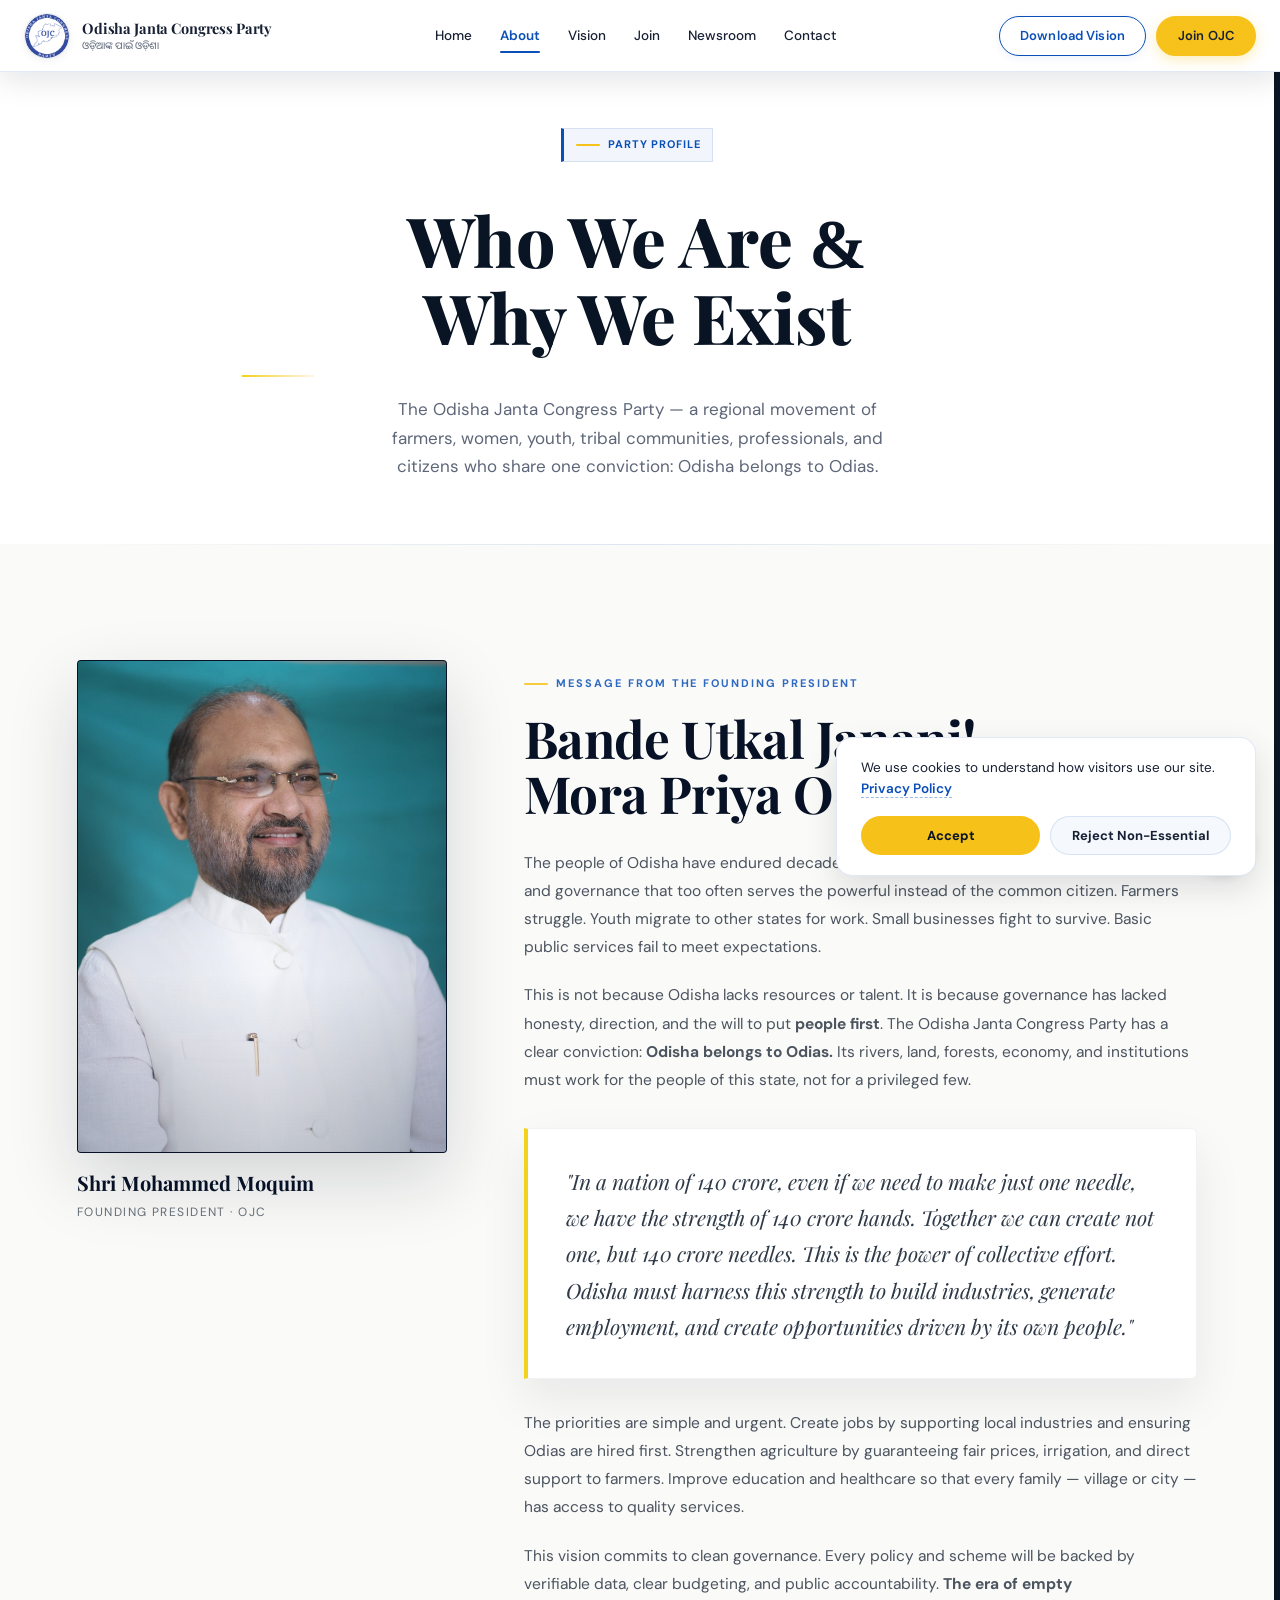
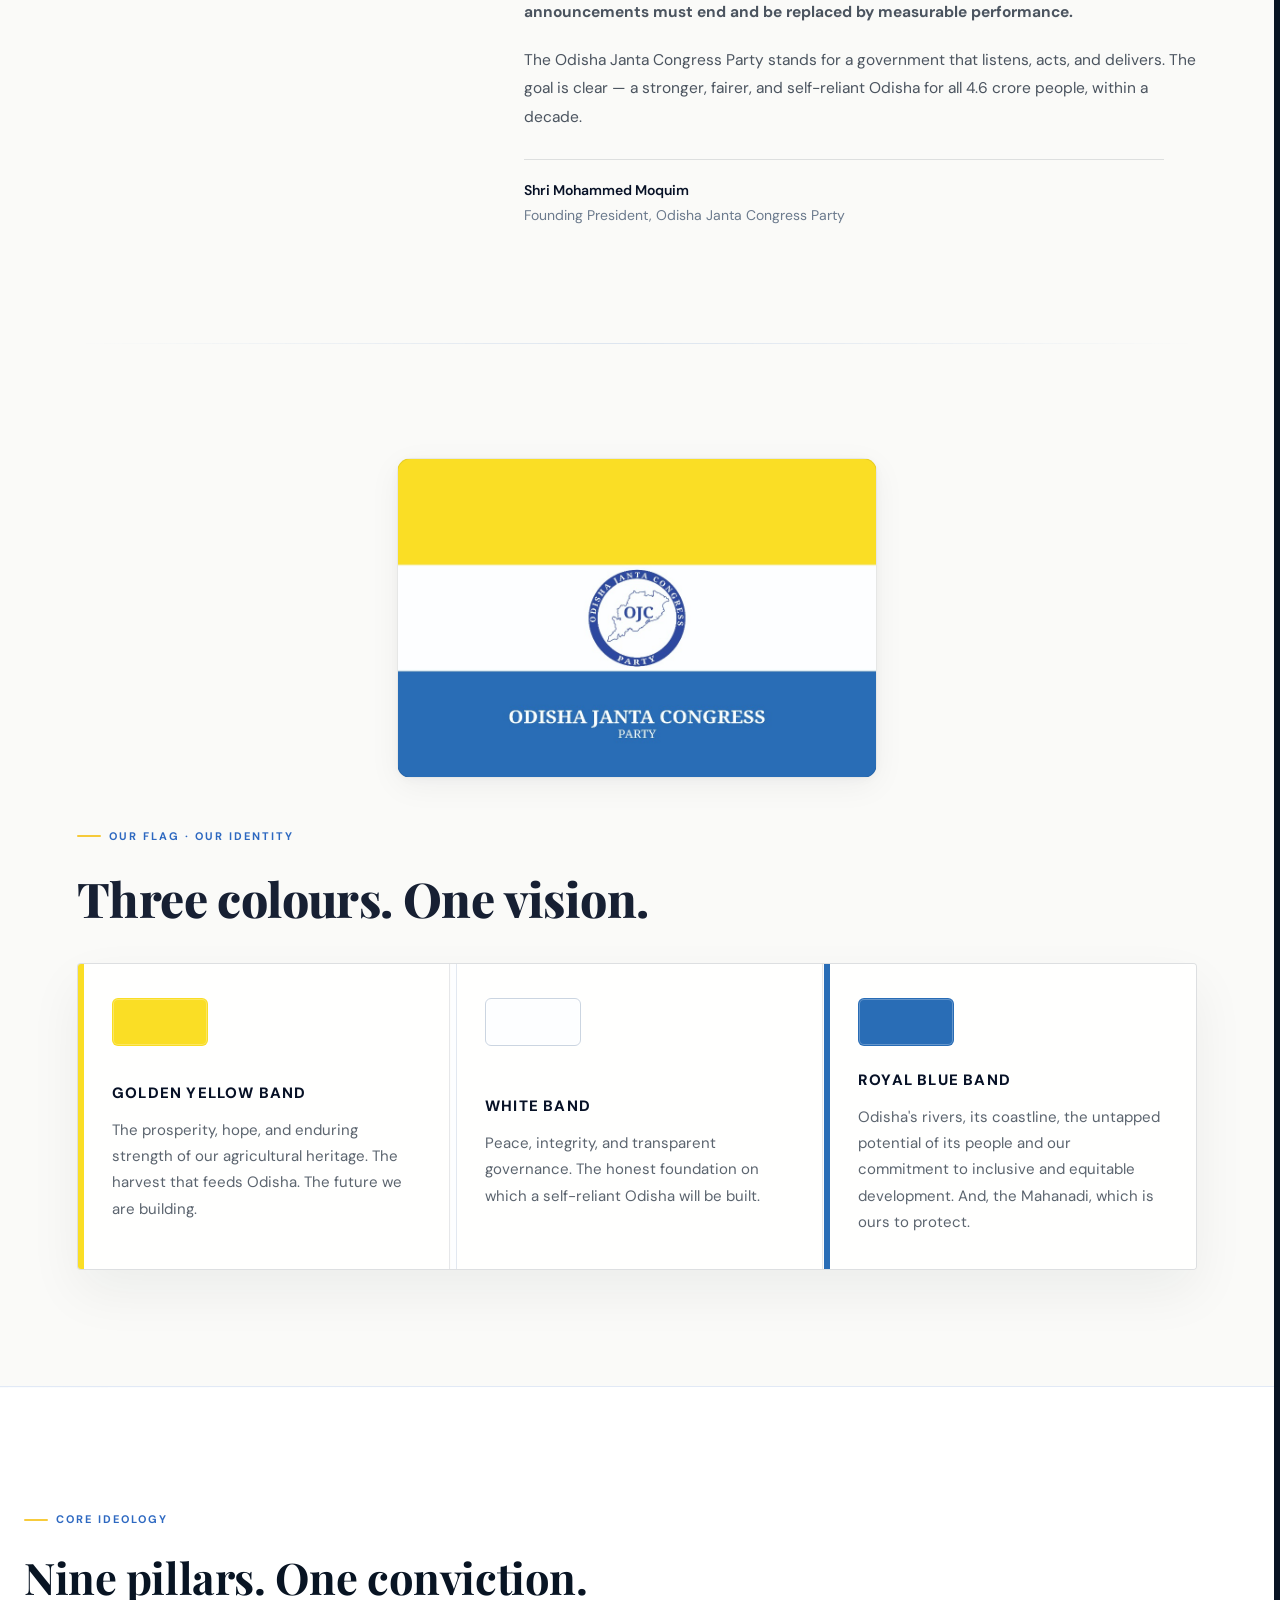
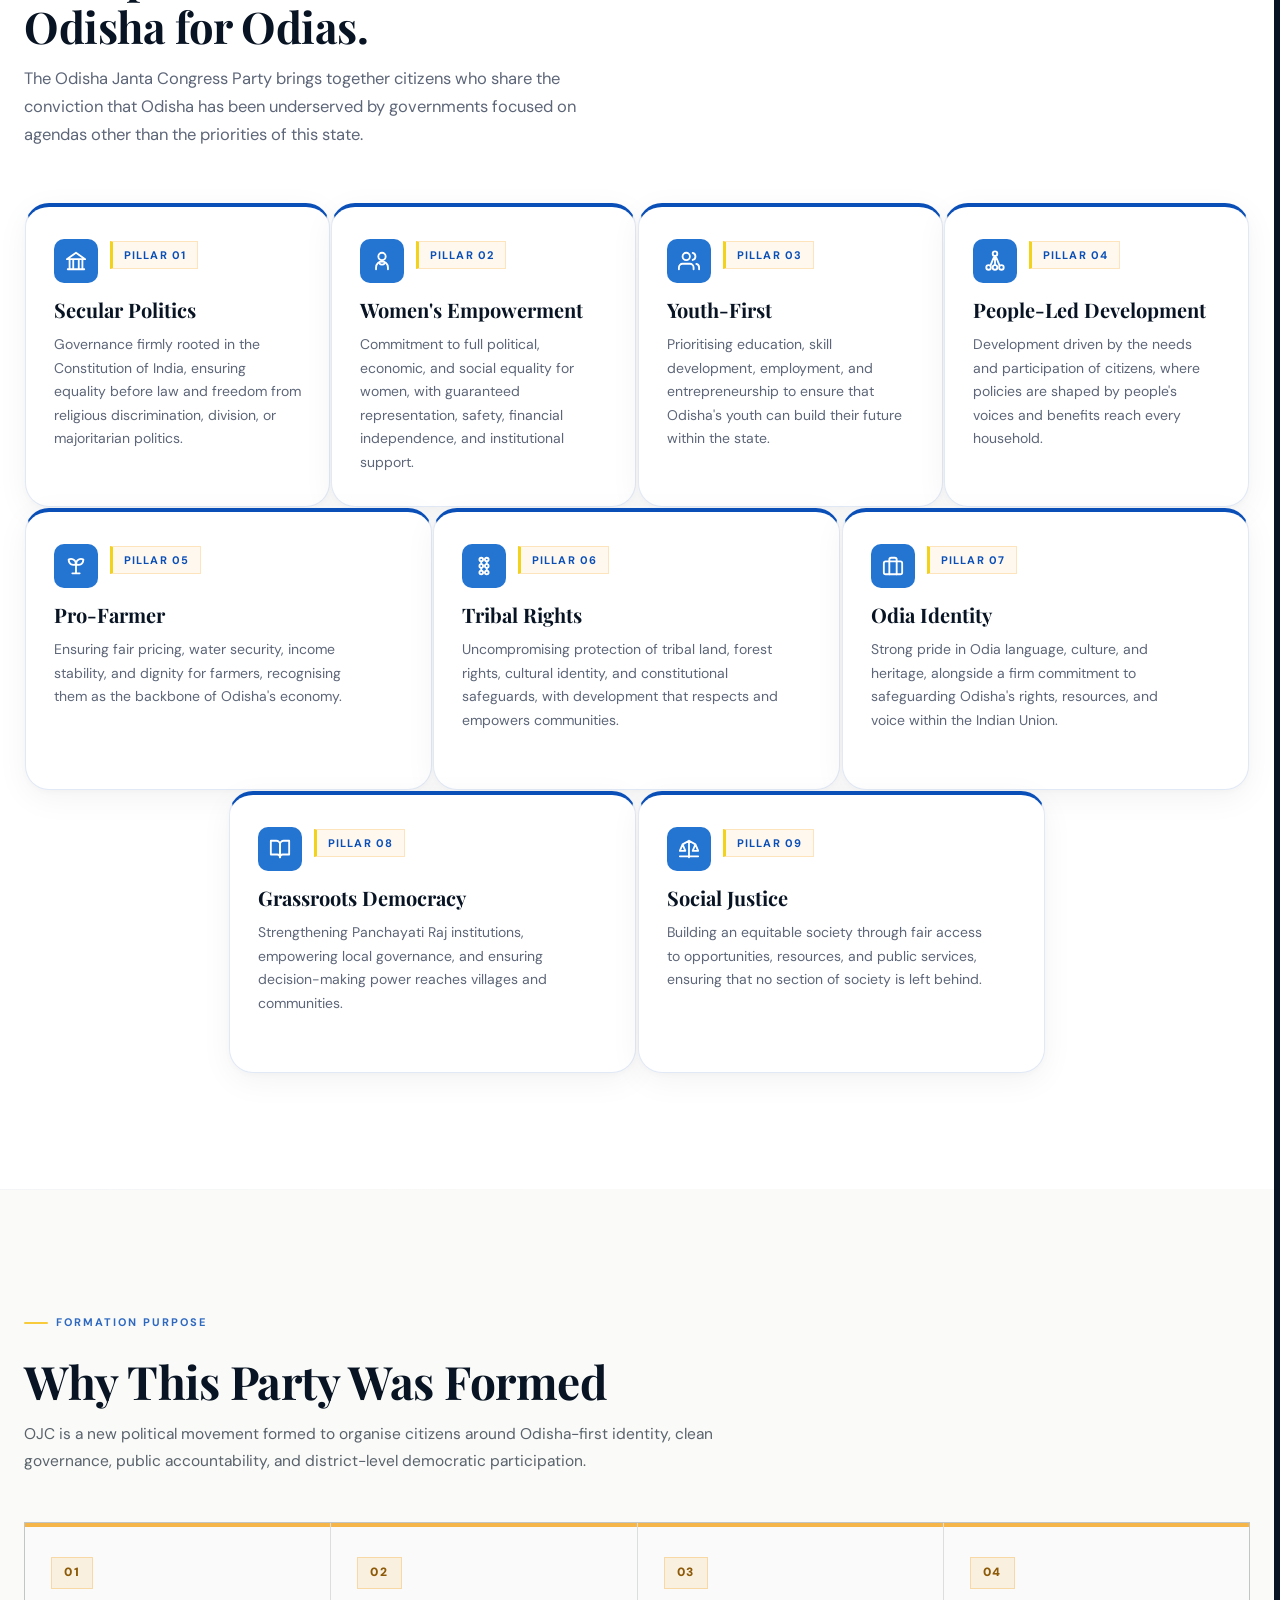
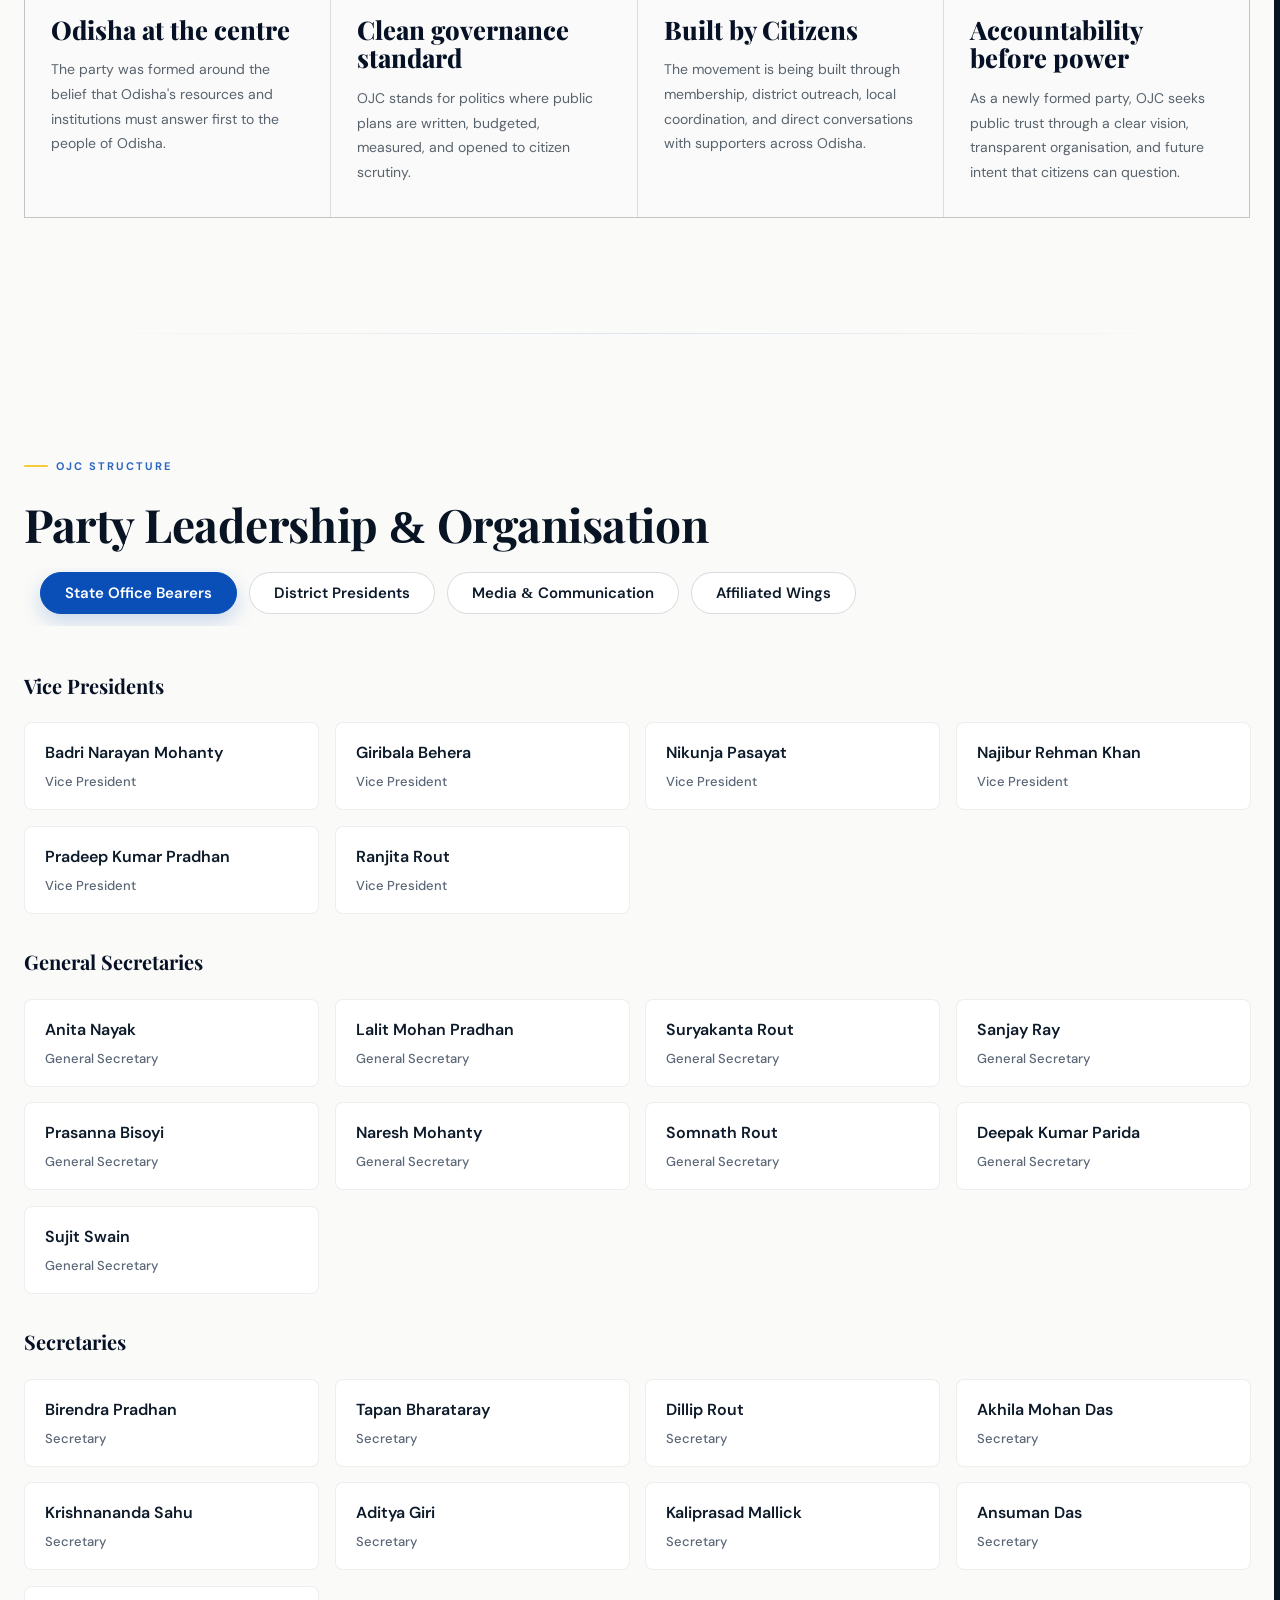
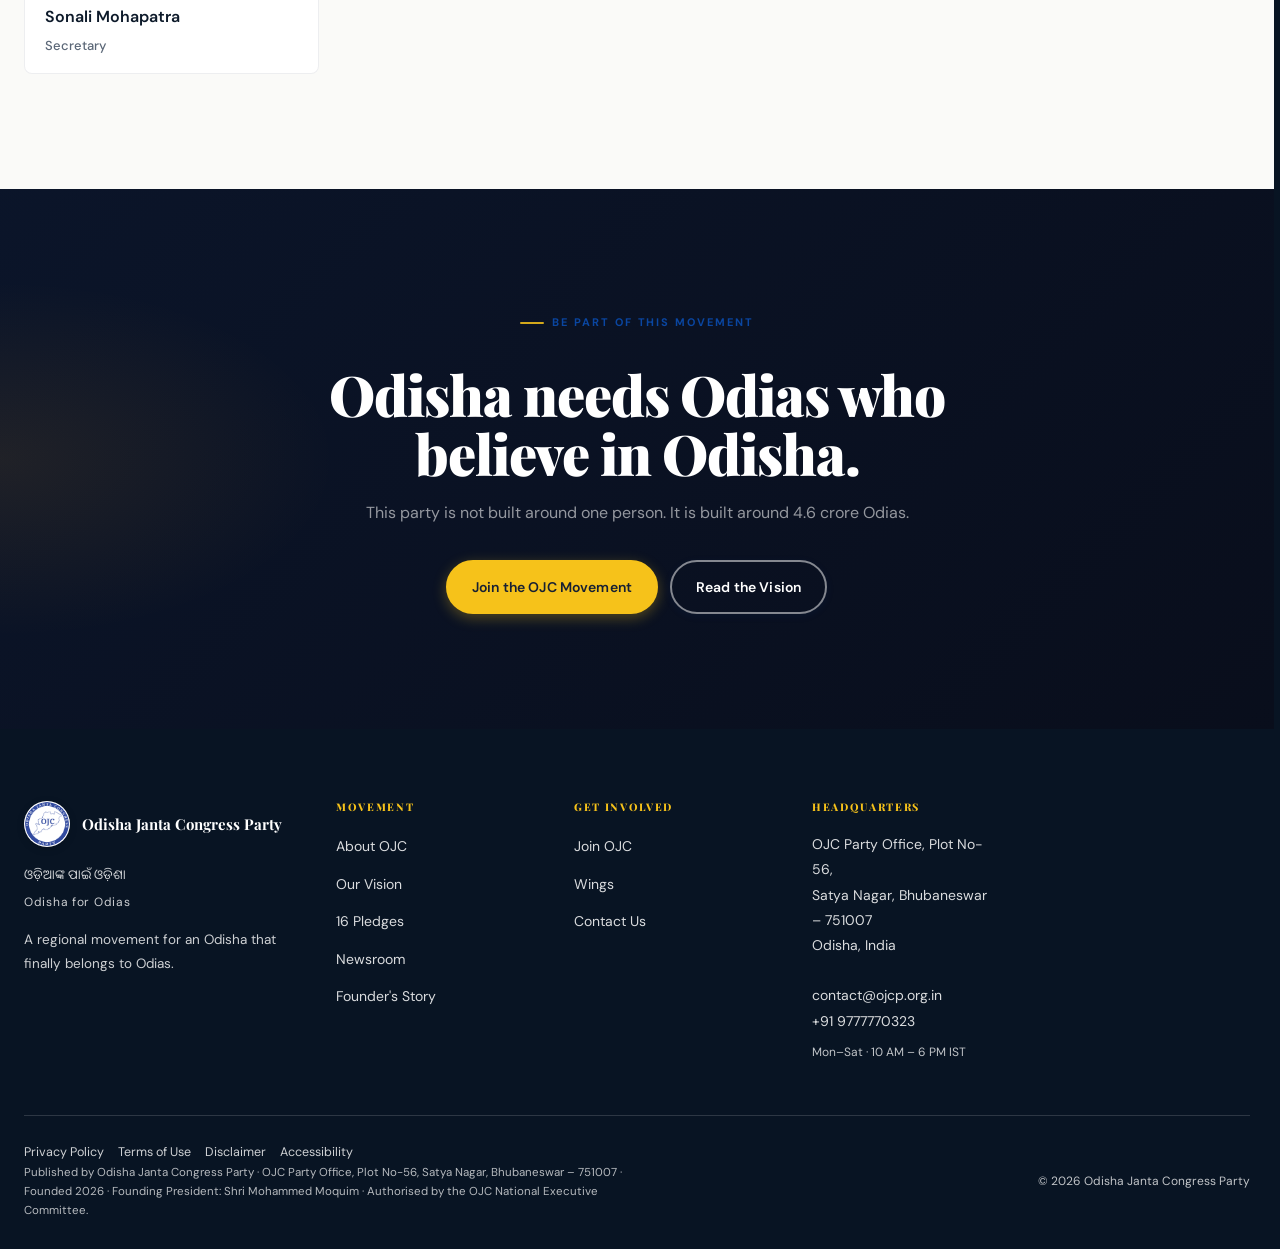
==== about.html @ f7ff2135 "phone ui fix" ====
<!DOCTYPE html>
<html lang="en">

<head>
  <meta charset="UTF-8">
  <meta name="viewport" content="width=device-width, initial-scale=1.0">
  <title>About OJC · Founder, Ideology, Founding Story | Odisha Janta Congress Party</title>
  <meta name="description"
    content="OJC was founded by Shri Mohammed Moquim — a regional movement of farmers, women, youth, and tribal communities. Read our seven ideology pillars and founding story.">
  <link rel="canonical" href="https://www.ojcp.org.in/about.html">
  <meta property="og:title" content="About OJC · Odisha Janta Congress Party">
  <meta property="og:description" content="Seven ideology pillars. One conviction: Odisha for Odias.">
  <meta property="og:image" content="https://www.ojcp.org.in/assets/images/og-about.jpg">
  <meta property="og:url" content="https://www.ojcp.org.in/about.html">
  <meta property="og:type" content="website">
  <link rel="icon" type="image/png" href="assets/images/selected/ojcp-official-logo-2026.png?v=3.0">
  <link rel="preconnect" href="https://fonts.googleapis.com">
  <link rel="preconnect" href="https://fonts.gstatic.com" crossorigin>
  <link
    href="https://fonts.googleapis.com/css2?family=Playfair+Display:ital,wght@0,600;0,700;0,900;1,600&family=DM+Sans:wght@300;400;500;600&family=Noto+Sans+Oriya:wght@400;700&display=swap"
    rel="stylesheet">
  <link rel="stylesheet" href="assets/css/style.css">
  <link rel="stylesheet" href="assets/css/ojcp-theme-tokens.css">
  <link rel="stylesheet" href="assets/css/hero-system.css">
  <link rel="stylesheet" href="assets/css/about-final.css">
  <link rel="stylesheet" href="assets/css/global-final.css">
  <script async src="https://www.googletagmanager.com/gtag/js?id=G-XXXXXXXXXX"></script>
  <script>window.dataLayer = window.dataLayer || []; function gtag() { dataLayer.push(arguments); } gtag('js', new Date()); gtag('consent', 'default', { analytics_storage: 'denied' }); gtag('config', 'G-XXXXXXXXXX');</script>
  <!-- PREMIUM REDESIGN -->
  <link rel="stylesheet" href="assets/css/premium-redesign.css?v=6.0">
</head>

<body class="about-page">
  <a class="skip-link" href="#main">Skip to main content</a>

  <header class="site-header scrolled" role="banner">
    <div class="container header-inner">
      <a href="index.html" class="logo-link" aria-label="OJC Home">
        <img src="assets/images/selected/official-ojc-party-logo-final.png?v=6.0" alt="Odisha Janta Congress Party Logo"
          class="logo-emblem">
        <div class="logo-text">
          <span class="logo-name">Odisha Janta Congress Party</span>
          <span class="logo-tagline odia">ଓଡ଼ିଆଙ୍କ ପାଇଁ ଓଡ଼ିଶା</span>
        </div>
      </a>
      <nav class="main-nav" aria-label="Primary navigation">
        <a href="index.html" class="nav-link">Home</a>
        <a href="about.html" class="nav-link active" aria-current="page">About</a>
        <a href="vision.html" class="nav-link">Vision</a>
        <a href="join.html" class="nav-link">Join</a>
        <a href="newsroom.html" class="nav-link">Newsroom</a>
        <a href="contact.html" class="nav-link">Contact</a>
      </nav>
      <div class="header-ctas">
        <a href="manifesto.pdf" download="OJC_Party_Vision_Manifesto.pdf" class="btn btn-outline">Download Vision</a>
        <a href="join.html" class="btn btn-primary">Join OJC</a>
      </div>
      <button class="hamburger" aria-expanded="false" aria-controls="mobile-nav" aria-label="Open menu">
        <span></span><span></span><span></span>
      </button>
    </div>
  </header>
  <nav class="mobile-nav" id="mobile-nav">
    <button class="mobile-nav-close" aria-label="Close menu">&times;</button>
    <a href="index.html" class="nav-link">Home</a>
    <a href="about.html" class="nav-link">About</a>
    <a href="vision.html" class="nav-link">Vision</a>
    <a href="join.html" class="nav-link">Join OJC</a>
    <a href="newsroom.html" class="nav-link">Newsroom</a>
    <a href="contact.html" class="nav-link">Contact</a>
    <a href="manifesto.pdf" download="OJC_Party_Vision_Manifesto.pdf" class="btn btn-outline" style="margin-top: 14px; margin-bottom: 8px;">Download Vision (PDF)</a>
    <a href="join.html" class="btn btn-primary">Become a Member</a>
  </nav>

  <main id="main">

    <!-- PAGE HERO -->
    <section class="page-hero">
      <div class="container page-hero-inner">
        <span class="eyebrow fade-in">Party Profile</span>
        <h1 class="fade-in fade-in-delay-1">Who We Are <span class="amp">&amp;</span> Why We Exist</h1>
        <p class="page-hero-sub fade-in fade-in-delay-2">The Odisha Janta Congress Party — a regional movement of farmers, women, youth, tribal
          communities, professionals, and citizens who share one conviction: Odisha belongs to Odias.</p>
      </div>
    </section>

    <!-- FOUNDER SECTION -->
    <section class="about-founder-section" id="founder" aria-labelledby="founder-about-h2">
      <div class="container">
        <div class="founder-inner">
          <div class="founder-portrait-block">
            <div class="founder-portrait-img">
              <img src="assets/images/selected/founder-mohammad-moquim.jpg"
                alt="Shri Mohammed Moquim, Founding President — OJC">
            </div>
            <p class="founder-name">Shri Mohammed Moquim</p>
            <p class="founder-role">Founding President · OJC</p>
          </div>
          <div class="founder-content-block">
            <span class="eyebrow">Message from the Founding President</span>
            <h2 id="founder-about-h2" class="founder-headline">Bande Utkal Janani!<br><span
                style="white-space: nowrap;">Mora Priya Odishabasimaane,</span></h2>
            <p class="founder-body">The people of Odisha have endured decades of broken expectations, weak
              accountability, and governance that too often serves the powerful instead of the common citizen. Farmers
              struggle. Youth migrate to other states for work. Small businesses fight to survive. Basic public services
              fail to meet expectations.</p>
            <p class="founder-body">This is not because Odisha lacks resources or talent. It is because governance has
              lacked honesty, direction, and the will to put <strong>people first</strong>. The Odisha Janta Congress
              Party has a clear conviction: <strong>Odisha belongs to Odias.</strong> Its rivers, land, forests,
              economy, and institutions must work for the people of this state, not for a privileged few.</p>
            <blockquote class="founder-quote">
              <p>"In a nation of 140 crore, even if we need to make just one needle, we have the strength of 140 crore
                hands. Together we can create not one, but 140 crore needles. This is the power of collective effort.
                Odisha must harness this strength to build industries, generate employment, and create opportunities
                driven by its own people."</p>
            </blockquote>
            <p class="founder-body">The priorities are simple and urgent. Create jobs by supporting local industries and
              ensuring Odias are hired first. Strengthen agriculture by guaranteeing fair prices, irrigation, and direct
              support to farmers. Improve education and healthcare so that every family — village or city — has access
              to quality services.</p>
            <p class="founder-body">This vision commits to clean governance. Every policy and scheme will be backed by
              verifiable data, clear budgeting, and public accountability. <strong>The era of empty announcements must
                end and be replaced by measurable performance.</strong></p>
            <p class="founder-body">The Odisha Janta Congress Party stands for a government that listens, acts, and
              delivers. The goal is clear — a stronger, fairer, and self-reliant Odisha for all 4.6 crore people, within
              a decade.</p>
            <p class="founder-signature">Shri Mohammed Moquim<br><span class="founder-signature-role">Founding
                President, Odisha Janta Congress Party</span></p>
          </div>
        </div>
      </div>
    </section>

    <!-- FLAG -->
    <section class="about-flag-section" aria-labelledby="flag-h2">
      <div class="container">
        <div class="about-flag-inner">
          <span class="eyebrow about-flag-eyebrow">Our Flag · Our Identity</span>
          <h2 id="flag-h2" class="about-flag-title">Three colours. One vision.</h2>
          <div class="about-flag-grid">
            <div class="about-flag-card about-flag-card--gold">
              <div class="about-flag-swatch" aria-hidden="true"></div>
              <div class="about-flag-copy"><strong class="about-flag-name">Golden Yellow Band</strong>
                <p class="about-flag-body">The prosperity, hope, and enduring strength of our agricultural heritage. The
                  harvest that feeds Odisha. The future we are building.</p>
              </div>
            </div>
            <div class="about-flag-card about-flag-card--white">
              <div class="about-flag-swatch" aria-hidden="true"></div>
              <div class="about-flag-copy"><strong class="about-flag-name">White Band</strong>
                <p class="about-flag-body">Peace, integrity, and transparent governance. The honest foundation on which
                  a self-reliant Odisha will be built.</p>
              </div>
            </div>
            <div class="about-flag-card about-flag-card--blue">
              <div class="about-flag-swatch" aria-hidden="true"></div>
              <div class="about-flag-copy"><strong class="about-flag-name">Royal Blue Band</strong>
                <p class="about-flag-body">Odisha's rivers, its coastline, the untapped potential of its people and our
                  commitment to inclusive and equitable development. And, the Mahanadi, which is ours to protect.</p>
              </div>
            </div>
          </div>
        </div>
      </div>
    </section>

    <!-- 9 PILLARS -->
    <section class="about-pillars-section" id="pillars" aria-labelledby="pillars-h2">
      <div class="container">
        <span class="eyebrow">Core Ideology</span>
        <h2 id="pillars-h2" class="section-title section-title--white">Nine pillars. One conviction.<br>Odisha for
          Odias.</h2>
        <p class="about-pillars-lead">The Odisha Janta Congress Party brings together citizens who share the conviction
          that Odisha has been underserved by governments focused on agendas other than the priorities of this state.
        </p>
        <div class="pillars-grid">
          <article class="pillar-card fade-in">
            <div class="pillar-card-header"><div class="pillar-icon-block"><svg width="22" height="22" viewBox="0 0 24 24" fill="none" stroke="#ffffff" stroke-width="2" stroke-linecap="round" stroke-linejoin="round"><path d="M3 21h18M3 10h18M5 10v11M9 10v11M15 10v11M19 10v11M12 3L2 10h20L12 3z"/></svg></div><span class="pillar-number">PILLAR 01</span></div>
            <h3 class="pillar-name">Secular Politics</h3>
            <p class="pillar-body">Governance firmly rooted in the Constitution of India, ensuring equality before law and freedom from religious discrimination, division, or majoritarian politics.</p>
          </article>
          <article class="pillar-card fade-in fade-in-delay-1">
            <div class="pillar-card-header"><div class="pillar-icon-block"><svg width="22" height="22" viewBox="0 0 24 24" fill="none" stroke="#ffffff" stroke-width="2" stroke-linecap="round" stroke-linejoin="round"><circle cx="12" cy="7" r="4"/><path d="M5.5 21v-2a6.5 6.5 0 0 1 13 0v2"/><path d="M9 14.5c.9 1 2.1 1.5 3 1.5s2.1-.5 3-1.5"/></svg></div><span class="pillar-number">PILLAR 02</span></div>
            <h3 class="pillar-name">Women's Empowerment</h3>
            <p class="pillar-body">Commitment to full political, economic, and social equality for women, with guaranteed representation, safety, financial independence, and institutional support.</p>
          </article>
          <article class="pillar-card fade-in fade-in-delay-2">
            <div class="pillar-card-header"><div class="pillar-icon-block"><svg width="22" height="22" viewBox="0 0 24 24" fill="none" stroke="#ffffff" stroke-width="2" stroke-linecap="round" stroke-linejoin="round"><path d="M17 21v-2a4 4 0 0 0-4-4H5a4 4 0 0 0-4 4v2"/><circle cx="9" cy="7" r="4"/><path d="M23 21v-2a4 4 0 0 0-3-3.87"/><path d="M16 3.13a4 4 0 0 1 0 7.75"/></svg></div><span class="pillar-number">PILLAR 03</span></div>
            <h3 class="pillar-name">Youth-First</h3>
            <p class="pillar-body">Prioritising education, skill development, employment, and entrepreneurship to ensure that Odisha's youth can build their future within the state.</p>
          </article>
          <article class="pillar-card fade-in fade-in-delay-3">
            <div class="pillar-card-header"><div class="pillar-icon-block"><svg width="22" height="22" viewBox="0 0 24 24" fill="none" stroke="#ffffff" stroke-width="2" stroke-linecap="round" stroke-linejoin="round"><circle cx="12" cy="4" r="2.5"/><circle cx="5" cy="19" r="2.5"/><circle cx="12" cy="19" r="2.5"/><circle cx="19" cy="19" r="2.5"/><path d="M12 6.5v10M7 17l3.5-8.5M17 17l-3.5-8.5"/></svg></div><span class="pillar-number">PILLAR 04</span></div>
            <h3 class="pillar-name">People-Led Development</h3>
            <p class="pillar-body">Development driven by the needs and participation of citizens, where policies are shaped by people's voices and benefits reach every household.</p>
          </article>
          <article class="pillar-card fade-in">
            <div class="pillar-card-header"><div class="pillar-icon-block"><svg width="22" height="22" viewBox="0 0 24 24" fill="none" stroke="#ffffff" stroke-width="2" stroke-linecap="round" stroke-linejoin="round"><path d="M12 20V10M12 20H8M12 20h4M12 10C12 5 7 3 4 5c0 5 4 7 8 5M12 10c0-5 5-7 8-5 0 5-4 7-8 5"/></svg></div><span class="pillar-number">PILLAR 05</span></div>
            <h3 class="pillar-name">Pro-Farmer</h3>
            <p class="pillar-body">Ensuring fair pricing, water security, income stability, and dignity for farmers, recognising them as the backbone of Odisha's economy.</p>
          </article>
          <article class="pillar-card fade-in fade-in-delay-1">
            <div class="pillar-card-header"><div class="pillar-icon-block"><svg width="22" height="22" viewBox="0 0 24 24" fill="none" stroke="#ffffff" stroke-width="2" stroke-linecap="round" stroke-linejoin="round"><circle cx="9" cy="5" r="2"/><circle cx="9" cy="12" r="2"/><circle cx="9" cy="19" r="2"/><circle cx="15" cy="5" r="2"/><circle cx="15" cy="12" r="2"/><circle cx="15" cy="19" r="2"/><path d="M9 7v3M9 14v3M15 7v3M15 14v3"/></svg></div><span class="pillar-number">PILLAR 06</span></div>
            <h3 class="pillar-name">Tribal Rights</h3>
            <p class="pillar-body">Uncompromising protection of tribal land, forest rights, cultural identity, and constitutional safeguards, with development that respects and empowers communities.</p>
          </article>
          <article class="pillar-card fade-in fade-in-delay-2">
            <div class="pillar-card-header"><div class="pillar-icon-block"><svg width="22" height="22" viewBox="0 0 24 24" fill="none" stroke="#ffffff" stroke-width="2" stroke-linecap="round" stroke-linejoin="round"><rect x="2" y="7" width="20" height="14" rx="2" ry="2"/><path d="M16 21V5a2 2 0 0 0-2-2h-4a2 2 0 0 0-2 2v16"/></svg></div><span class="pillar-number">PILLAR 07</span></div>
            <h3 class="pillar-name">Odia Identity</h3>
            <p class="pillar-body">Strong pride in Odia language, culture, and heritage, alongside a firm commitment to safeguarding Odisha's rights, resources, and voice within the Indian Union.</p>
          </article>
          <article class="pillar-card fade-in fade-in-delay-3">
            <div class="pillar-card-header"><div class="pillar-icon-block"><svg width="22" height="22" viewBox="0 0 24 24" fill="none" stroke="#ffffff" stroke-width="2" stroke-linecap="round" stroke-linejoin="round"><path d="M2 3h6a4 4 0 0 1 4 4v14a3 3 0 0 0-3-3H2z"/><path d="M22 3h-6a4 4 0 0 0-4 4v14a3 3 0 0 1 3-3h7z"/></svg></div><span class="pillar-number">PILLAR 08</span></div>
            <h3 class="pillar-name">Grassroots Democracy</h3>
            <p class="pillar-body">Strengthening Panchayati Raj institutions, empowering local governance, and ensuring decision-making power reaches villages and communities.</p>
          </article>
          <article class="pillar-card fade-in">
            <div class="pillar-card-header"><div class="pillar-icon-block"><svg width="22" height="22" viewBox="0 0 24 24" fill="none" stroke="#ffffff" stroke-width="2" stroke-linecap="round" stroke-linejoin="round"><path d="M12 3v18M5 7l7-4 7 4M5 7L2 14h6L5 7zm14 0l-3 7h6l-3-7zM2 20h20"/></svg></div><span class="pillar-number">PILLAR 09</span></div>
            <h3 class="pillar-name">Social Justice</h3>
            <p class="pillar-body">Building an equitable society through fair access to opportunities, resources, and public services, ensuring that no section of society is left behind.</p>
          </article>
        </div>
      </div>
    </section>

    <!-- FORMATION PURPOSE -->
    <section class="about-definition-section" id="founding-story" aria-labelledby="definition-h2">
      <div class="container">
        <span class="eyebrow">Formation Purpose</span>
        <h2 id="definition-h2" class="section-title">Why This Party Was Formed</h2>
        <p class="about-definition-lead">OJC is a new political movement formed to organise citizens around Odisha-first
          identity, clean governance, public accountability, and district-level democratic participation.</p>
        <div class="about-definition-grid">
          <article class="about-definition-card">
            <span class="about-definition-kicker">01</span>
            <h3>Odisha at the centre</h3>
            <p>The party was formed around the belief that Odisha's resources and institutions must answer first to the
              people of Odisha.</p>
          </article>
          <article class="about-definition-card">
            <span class="about-definition-kicker">02</span>
            <h3>Clean governance standard</h3>
            <p>OJC stands for politics where public plans are written, budgeted, measured, and opened to citizen
              scrutiny.</p>
          </article>
          <article class="about-definition-card">
            <span class="about-definition-kicker">03</span>
            <h3>Built by Citizens</h3>
            <p>The movement is being built through membership, district outreach, local coordination, and direct
              conversations with supporters across Odisha.</p>
          </article>
          <article class="about-definition-card">
            <span class="about-definition-kicker">04</span>
            <h3>Accountability before power</h3>
            <p>As a newly formed party, OJC seeks public trust through a clear vision, transparent organisation, and
              future intent that citizens can question.</p>
          </article>
        </div>
      </div>
    </section>

    <!-- ORGANISATION -->
    <section class="about-organisation-section" id="organisation" aria-labelledby="org-h2">
      <div class="container">
        <span class="eyebrow text-center">OJC Structure</span>
        <h2 id="org-h2" class="section-title text-center">Party Leadership <span class="amp">&amp;</span> Organisation
        </h2>

        <!-- Tabs Navigation -->
        <div class="org-tabs-nav">
          <button class="org-tab-btn active" data-tab="state-officers">State Office Bearers</button>
          <button class="org-tab-btn" data-tab="district-presidents">District Presidents</button>
          <button class="org-tab-btn" data-tab="media-cell">Media <span class="amp">&amp;</span> Communication</button>
          <button class="org-tab-btn" data-tab="affiliated-wings">Affiliated Wings</button>
        </div>

        <!-- Tab Content Panes -->
        <div class="org-tabs-content">

          <!-- Tab 1: State Office Bearers -->
          <div class="org-tab-pane active" id="state-officers">
            <h3 class="org-group-title">Vice Presidents</h3>
            <div class="org-grid">
              <div class="org-card">
                <div class="org-card-name">Badri Narayan Mohanty</div>
                <div class="org-card-role">Vice President</div>
              </div>
              <div class="org-card">
                <div class="org-card-name">Giribala Behera</div>
                <div class="org-card-role">Vice President</div>
              </div>
              <div class="org-card">
                <div class="org-card-name">Nikunja Pasayat</div>
                <div class="org-card-role">Vice President</div>
              </div>
              <div class="org-card">
                <div class="org-card-name">Najibur Rehman Khan</div>
                <div class="org-card-role">Vice President</div>
              </div>
              <div class="org-card">
                <div class="org-card-name">Pradeep Kumar Pradhan</div>
                <div class="org-card-role">Vice President</div>
              </div>
              <div class="org-card">
                <div class="org-card-name">Ranjita Rout</div>
                <div class="org-card-role">Vice President</div>
              </div>
            </div>

            <h3 class="org-group-title">General Secretaries</h3>
            <div class="org-grid">
              <div class="org-card">
                <div class="org-card-name">Anita Nayak</div>
                <div class="org-card-role">General Secretary</div>
              </div>
              <div class="org-card">
                <div class="org-card-name">Lalit Mohan Pradhan</div>
                <div class="org-card-role">General Secretary</div>
              </div>
              <div class="org-card">
                <div class="org-card-name">Suryakanta Rout</div>
                <div class="org-card-role">General Secretary</div>
              </div>
              <div class="org-card">
                <div class="org-card-name">Sanjay Ray</div>
                <div class="org-card-role">General Secretary</div>
              </div>
              <div class="org-card">
                <div class="org-card-name">Prasanna Bisoyi</div>
                <div class="org-card-role">General Secretary</div>
              </div>
              <div class="org-card">
                <div class="org-card-name">Naresh Mohanty</div>
                <div class="org-card-role">General Secretary</div>
              </div>
              <div class="org-card">
                <div class="org-card-name">Somnath Rout</div>
                <div class="org-card-role">General Secretary</div>
              </div>
              <div class="org-card">
                <div class="org-card-name">Deepak Kumar Parida</div>
                <div class="org-card-role">General Secretary</div>
              </div>
              <div class="org-card">
                <div class="org-card-name">Sujit Swain</div>
                <div class="org-card-role">General Secretary</div>
              </div>
              <div class="org-card">
                <div class="org-card-name">Subhendu Mallick</div>
                <div class="org-card-role">General Secretary</div>
              </div>
            </div>

            <h3 class="org-group-title">Secretaries</h3>
            <div class="org-grid">
              <div class="org-card">
                <div class="org-card-name">Birendra Pradhan</div>
                <div class="org-card-role">Secretary</div>
              </div>
              <div class="org-card">
                <div class="org-card-name">Tapan Bharataray</div>
                <div class="org-card-role">Secretary</div>
              </div>
              <div class="org-card">
                <div class="org-card-name">Dillip Rout</div>
                <div class="org-card-role">Secretary</div>
              </div>
              <div class="org-card">
                <div class="org-card-name">Akhila Mohan Das</div>
                <div class="org-card-role">Secretary</div>
              </div>
              <div class="org-card">
                <div class="org-card-name">Krishnananda Sahu</div>
                <div class="org-card-role">Secretary</div>
              </div>
              <div class="org-card">
                <div class="org-card-name">Aditya Giri</div>
                <div class="org-card-role">Secretary</div>
              </div>
              <div class="org-card">
                <div class="org-card-name">Kaliprasad Mallick</div>
                <div class="org-card-role">Secretary</div>
              </div>
              <div class="org-card">
                <div class="org-card-name">Ansuman Das</div>
                <div class="org-card-role">Secretary</div>
              </div>
              <div class="org-card">
                <div class="org-card-name">Sonali Mohapatra</div>
                <div class="org-card-role">Secretary</div>
              </div>
              <div class="org-card">
                <div class="org-card-name">Bikash Kumar Behera</div>
                <div class="org-card-role">Secretary</div>
              </div>
              <div class="org-card">
                <div class="org-card-name">Sunanda Pattnaik</div>
                <div class="org-card-role">Secretary</div>
              </div>
              <div class="org-card">
                <div class="org-card-name">Pranab Bhokta</div>
                <div class="org-card-role">Secretary</div>
              </div>
            </div>
          </div>

          <!-- Tab 2: District Presidents -->
          <div class="org-tab-pane" id="district-presidents">
            <div class="org-grid">
              <div class="org-card">
                <div class="org-card-name">Manoj Kumar Bag</div>
                <div class="org-card-role">District President, Koraput</div>
              </div>
              <div class="org-card">
                <div class="org-card-name">Anandeshwar Kanhar</div>
                <div class="org-card-role">District President, Kandhamal</div>
              </div>
              <div class="org-card">
                <div class="org-card-name">Rupesh Kumar Behera</div>
                <div class="org-card-role">District President, Balangir</div>
              </div>
              <div class="org-card">
                <div class="org-card-name">Badri Narayan Mohanty</div>
                <div class="org-card-role">District President, Bhubaneswar</div>
              </div>
              <div class="org-card">
                <div class="org-card-name">Giribala Behera</div>
                <div class="org-card-role">District President, Cuttack City</div>
              </div>
              <div class="org-card">
                <div class="org-card-name">Anil Kumar Beura</div>
                <div class="org-card-role">District President, Cuttack</div>
              </div>
              <div class="org-card">
                <div class="org-card-name">Bidyadhar Mohanty</div>
                <div class="org-card-role">District President, Jajpur</div>
              </div>
              <div class="org-card">
                <div class="org-card-name">Satyadip Biswal</div>
                <div class="org-card-role">District President, Jagatsinghpur</div>
              </div>
              <div class="org-card">
                <div class="org-card-name">Ashok Pratihari</div>
                <div class="org-card-role">District President, Kendrapara</div>
              </div>
              <div class="org-card">
                <div class="org-card-name">Jayant Nayak</div>
                <div class="org-card-role">District President, Kalahandi</div>
              </div>
            </div>
          </div>

          <!-- Tab 3: Media & Communication Cell -->
          <div class="org-tab-pane" id="media-cell">
            <div class="media-cell-container">
              <!-- Sidebar: Chairman -->
              <div class="media-cell-sidebar">
                <h3 class="org-group-title" style="margin-top: 0;">Chairman</h3>
                <div class="org-card"
                  style="box-shadow: none; border-color: rgba(10, 79, 183, 0.15); background: rgba(10, 79, 183, 0.02);">
                  <div class="org-card-name" style="font-size: 18px;">Prashant Kumar Satapathy</div>
                  <div class="org-card-role">Chairman, Media & Communication Cell</div>
                </div>
              </div>

              <!-- Main Content: Spokespersons and Research -->
              <div class="media-cell-main">
                <div>
                  <h3 class="org-group-title" style="margin-top: 0;">Spokespersons Panel</h3>
                  <div class="org-grid">
                    <div class="org-card">
                      <div class="org-card-name">Badri Narayan Mohanty</div>
                      <div class="org-card-role">Spokesperson</div>
                    </div>
                    <div class="org-card">
                      <div class="org-card-name">Nikunja Pasayat</div>
                      <div class="org-card-role">Spokesperson</div>
                    </div>
                    <div class="org-card">
                      <div class="org-card-name">Basudev Bhatta</div>
                      <div class="org-card-role">Spokesperson</div>
                    </div>
                    <div class="org-card">
                      <div class="org-card-name">Sailabala Jena</div>
                      <div class="org-card-role">Spokesperson</div>
                    </div>
                    <div class="org-card">
                      <div class="org-card-name">Naresh Mohanty</div>
                      <div class="org-card-role">Spokesperson</div>
                    </div>
                    <div class="org-card">
                      <div class="org-card-name">Sangram Kishor Majhi</div>
                      <div class="org-card-role">Spokesperson</div>
                    </div>
                    <div class="org-card">
                      <div class="org-card-name">Prasanna Bisoyi</div>
                      <div class="org-card-role">Spokesperson</div>
                    </div>
                    <div class="org-card">
                      <div class="org-card-name">Somnath Rout</div>
                      <div class="org-card-role">Spokesperson</div>
                    </div>
                    <div class="org-card">
                      <div class="org-card-name">Subhendu Mallick</div>
                      <div class="org-card-role">Spokesperson</div>
                    </div>
                  </div>
                </div>

                <div>
                  <h3 class="org-group-title">Research <span class="amp">&amp;</span> Information Department</h3>
                  <div class="org-grid">
                    <div class="org-card">
                      <div class="org-card-name">Pradeep Pradhan</div>
                      <div class="org-card-role">Research <span class="amp">&amp;</span> Information</div>
                    </div>
                    <div class="org-card">
                      <div class="org-card-name">Manoj Jena</div>
                      <div class="org-card-role">Research <span class="amp">&amp;</span> Information</div>
                    </div>
                    <div class="org-card">
                      <div class="org-card-name">Prasamit Kanungo</div>
                      <div class="org-card-role">Research <span class="amp">&amp;</span> Information</div>
                    </div>
                  </div>
                </div>
              </div>
            </div>
          </div>

          <!-- Tab 4: Affiliated Wings -->
          <div class="org-tab-pane" id="affiliated-wings">
            <div class="org-grid">
              <div class="org-card">
                <div class="org-card-name">OJC Farmers Cell</div>
                <div class="org-card-role">Sangram Kishor Majhi — President</div>
              </div>
              <div class="org-card">
                <div class="org-card-name">Odisha Yuva Janta Congress</div>
                <div class="org-card-role">Aryaveer Lenka — President</div>
              </div>
              <div class="org-card">
                <div class="org-card-name">OJC Seva Sangathan</div>
                <div class="org-card-role">Manoj Jena — Chairman</div>
              </div>
              <div class="org-card">
                <div class="org-card-name">Odisha Mahila Janta Congress</div>
                <div class="org-card-role">Sailabala Jena — President</div>
              </div>
            </div>
          </div>

        </div>
      </div>
    </section>

    <!-- CTA -->
    <section class="final-cta-section" aria-labelledby="about-cta-h2">
      <div class="container final-cta-inner">
        <span class="eyebrow final-cta-eyebrow">Be Part of This Movement</span>
        <h2 id="about-cta-h2" class="final-cta-headline">Odisha needs Odias who<br>believe in Odisha.</h2>
        <p class="final-cta-sub">This party is not built around one person. It is built around 4.6 crore Odias.</p>
        <div class="final-cta-buttons">
          <a href="join.html" class="btn btn-primary btn-lg">Join the OJC Movement</a>
          <a href="vision.html" class="btn btn-outline btn-lg">Read the Vision</a>
        </div>
      </div>
    </section>

  </main>

  <!-- FOOTER (shared) -->
  <footer class="site-footer" role="contentinfo">
    <div class="container">
      <div class="footer-main">
        <div class="footer-brand">
          <div class="footer-logo">
            <img src="assets/images/selected/official-ojc-party-logo-final.png?v=6.0"
              alt="Odisha Janta Congress Party Logo" class="footer-logo-emblem">
            <span class="footer-logo-text">Odisha Janta Congress Party</span>
          </div>
          <span class="footer-odia odia">ଓଡ଼ିଆଙ୍କ ପାଇଁ ଓଡ଼ିଶା</span>
          <div class="footer-tagline-en">Odisha for Odias</div>
          <p class="footer-mission">A regional movement for an Odisha that finally belongs to Odias.</p>
        </div>
        <div class="footer-col">
          <h3>Movement</h3>
          <ul>
            <li><a href="about.html">About OJC</a></li>
            <li><a href="vision.html">Our Vision</a></li>
            <li><a href="vision.html#pledges">16 Pledges</a></li>
            <li><a href="newsroom.html">Newsroom</a></li>
            <li><a href="about.html#founder">Founder's Story</a></li>
          </ul>
        </div>
        <div class="footer-col">
          <h3>Get Involved</h3>
          <ul>
            <li><a href="join.html">Join OJC</a></li>
            <li><a href="join.html#wings">Wings</a></li>
            <li><a href="contact.html">Contact Us</a></li>
          </ul>
        </div>
        <div class="footer-col footer-contact">
          <h3>Headquarters</h3>
          <address>
            OJC Party Office, Plot No-56,<br>
            Satya Nagar, Bhubaneswar – 751007<br>
            Odisha, India<br><br>
            <a href="mailto:contact@ojcp.org.in">contact@ojcp.org.in</a><br>
            <a href="tel:+919777770323">+91 9777770323</a>
          </address>
          <p class="footer-hours">Mon–Sat · 10 AM – 6 PM IST</p>
        </div>
      </div>
      <div class="footer-bottom">
        <div>
          <nav class="footer-legal-links" aria-label="Legal links">
            <a href="privacy.html">Privacy Policy</a>
            <a href="terms.html">Terms of Use</a>
            <a href="disclaimer.html">Disclaimer</a>
            <a href="accessibility.html">Accessibility</a>
          </nav>
          <p class="footer-disclaimer">Published by Odisha Janta Congress Party · OJC Party Office, Plot No-56, Satya
            Nagar, Bhubaneswar – 751007 · Founded 2026 · Founding President: Shri Mohammed Moquim · Authorised by the
            OJC National Executive Committee.</p>
        </div>
        <p class="footer-copyright">© 2026 Odisha Janta Congress Party</p>
      </div>
    </div>
  </footer>

  <a class="wa-float" href="https://wa.me/919777770323?text=Hello%2C%20I%20have%20a%20query%20about%20OJC"
    target="_blank" rel="noopener noreferrer" aria-label="Chat with OJC on WhatsApp">
    <svg viewBox="0 0 24 24">
      <path
        d="M17.472 14.382c-.297-.149-1.758-.867-2.03-.967-.273-.099-.471-.148-.67.15-.197.297-.767.966-.94 1.164-.173.199-.347.223-.644.075-.297-.15-1.255-.463-2.39-1.475-.883-.788-1.48-1.761-1.653-2.059-.173-.297-.018-.458.13-.606.134-.133.298-.347.446-.52.149-.174.198-.298.298-.497.099-.198.05-.371-.025-.52-.075-.149-.669-1.612-.916-2.207-.242-.579-.487-.5-.669-.51-.173-.008-.371-.01-.57-.01-.198 0-.52.074-.792.372-.272.297-1.04 1.016-1.04 2.479 0 1.462 1.065 2.875 1.213 3.074.149.198 2.096 3.2 5.077 4.487.709.306 1.262.489 1.694.625.712.227 1.36.195 1.871.118.571-.085 1.758-.719 2.006-1.413.248-.694.248-1.289.173-1.413-.074-.124-.272-.198-.57-.347zM12 0C5.373 0 0 5.373 0 12c0 2.127.558 4.122 1.533 5.848L.057 23.571l5.879-1.54A11.945 11.945 0 0012 24c6.627 0 12-5.373 12-12S18.627 0 12 0zm0 21.818a9.814 9.814 0 01-5.032-1.383l-.36-.214-3.733.978.996-3.648-.235-.374A9.819 9.819 0 012.182 12C2.182 6.57 6.57 2.182 12 2.182S21.818 6.57 21.818 12 17.43 21.818 12 21.818z" />
    </svg>
  </a>
  <div class="cookie-banner hidden" role="dialog" aria-label="Cookie notice">
    <p>We use cookies to understand how visitors use our site. <a href="privacy.html">Privacy Policy</a></p>
    <div class="cookie-btns"><button class="cookie-btn cookie-btn-accept">Accept</button><button
        class="cookie-btn cookie-btn-reject">Reject Non-Essential</button></div>
  </div>
  <script>
    document.addEventListener('DOMContentLoaded', function () {
      const tabButtons = document.querySelectorAll('.org-tab-btn');
      const tabPanes = document.querySelectorAll('.org-tab-pane');

      tabButtons.forEach(btn => {
        btn.addEventListener('click', function () {
          const targetTab = this.getAttribute('data-tab');

          // Remove active class from buttons
          tabButtons.forEach(b => b.classList.remove('active'));
          // Add active class to clicked button
          this.classList.add('active');

          // Hide all panes
          tabPanes.forEach(pane => pane.classList.remove('active'));
          // Show target pane
          const activePane = document.getElementById(targetTab);
          if (activePane) {
            activePane.classList.add('active');
          }
        });
      });
    });
  </script>
  <script src="assets/js/main.js?v=6.0"></script>
</body>

</html>
---- assets/css/style.css ----
/* ============================================================
   OJCP — Master Stylesheet
   Design: Editorial Statesman
   ============================================================ */

@import url('https://fonts.googleapis.com/css2?family=Playfair+Display:ital,wght@0,600;0,700;0,900;1,600&family=DM+Sans:wght@300;400;500;600&family=Noto+Sans+Oriya:wght@400;700&display=swap');

/* ── Variables ─────────────────────────────────────────────── */
:root {
  --blue:        #1B3A8C;
  --blue-dark:   #0D2461;
  --blue-light:  #2348B0;
  --gold:        #F5A623;
  --gold-light:  #FFC84A;
  --white:       #FFFFFF;
  --off-white:   #F7F6F2;
  --near-black:  #0D1B2A;
  --slate:       #6B7A8D;
  --light-grey:  #E8E8E4;
  --red:         #C0392B;

  --font-display: 'Playfair Display', Georgia, serif;
  --font-body:    'DM Sans', system-ui, sans-serif;
  --font-odia:    'Noto Sans Oriya', sans-serif;

  --radius-sm:   4px;
  --radius-md:   8px;
  --radius-lg:   16px;

  --shadow-sm:   0 2px 8px rgba(13,26,42,0.08);
  --shadow-md:   0 8px 32px rgba(13,26,42,0.12);
  --shadow-lg:   0 24px 64px rgba(13,26,42,0.18);

  --max-w:       1360px;
  --nav-h:       72px;
  --transition:  0.25s cubic-bezier(0.4,0,0.2,1);

  --sp-xs:  24px;
  --sp-sm:  48px;
  --sp-md:  88px;
  --sp-lg: 120px;
}

/* ── Reset ──────────────────────────────────────────────────── */
*, *::before, *::after { box-sizing: border-box; margin: 0; padding: 0; }
html { scroll-behavior: smooth; font-size: 16px; }
body {
  font-family: var(--font-body);
  color: var(--near-black);
  background: var(--white);
  line-height: 1.75;
  -webkit-font-smoothing: antialiased;
}
img { max-width: 100%; display: block; }
a { color: inherit; text-decoration: none; }
ul { list-style: none; }
button { cursor: pointer; border: none; background: none; font-family: inherit; }

/* ── Utilities ──────────────────────────────────────────────── */
.container { max-width: var(--max-w); margin: 0 auto; padding: 0 24px; }
.sr-only { position: absolute; width: 1px; height: 1px; overflow: hidden; clip: rect(0,0,0,0); }
.eyebrow {
  font-family: var(--font-body);
  font-size: 11px;
  font-weight: 600;
  letter-spacing: 2.5px;
  text-transform: uppercase;
  color: var(--gold);
  margin-bottom: 12px;
  display: block;
}
.odia {
  font-family: var(--font-odia);
  display: block;
}
.section-pad    { padding: var(--sp-md) 0; }
.section-pad-sm { padding: var(--sp-sm) 0; }

/* ── Buttons ────────────────────────────────────────────────── */
.btn {
  display: inline-flex;
  align-items: center;
  gap: 8px;
  padding: 15px 32px;
  border-radius: var(--radius-sm);
  font-family: var(--font-body);
  font-size: 14px;
  font-weight: 700;
  letter-spacing: 0.6px;
  transition: all 0.2s cubic-bezier(0.4,0,0.2,1);
  text-decoration: none;
  white-space: nowrap;
  cursor: pointer;
  border: 2px solid transparent;
  position: relative;
  outline-offset: 3px;
}
.btn:focus-visible {
  outline: 2px solid var(--gold);
}
.btn-primary {
  background: var(--gold);
  color: #0D1B2A;
  border-color: var(--gold);
  box-shadow: 0 2px 0 rgba(0,0,0,0.18), 0 4px 12px rgba(245,166,35,0.25);
}
.btn-primary:hover {
  background: #FFB92E;
  border-color: #FFB92E;
  transform: translateY(-2px);
  box-shadow: 0 6px 20px rgba(245,166,35,0.45), 0 2px 0 rgba(0,0,0,0.12);
}
.btn-primary:active {
  transform: translateY(0);
  box-shadow: 0 1px 4px rgba(245,166,35,0.3);
}
.btn-outline {
  background: transparent;
  color: var(--white);
  border-color: rgba(255,255,255,0.5);
}
.btn-outline:hover {
  border-color: var(--white);
  background: rgba(255,255,255,0.1);
  transform: translateY(-2px);
}
.btn-outline-dark {
  background: transparent;
  color: var(--blue);
  border-color: var(--blue);
}
.btn-outline-dark:hover {
  background: var(--blue);
  color: var(--white);
  transform: translateY(-2px);
  box-shadow: 0 4px 14px rgba(27,58,140,0.25);
}
.btn-lg { padding: 18px 40px; font-size: 15px; letter-spacing: 0.7px; }
.btn-full { width: 100%; justify-content: center; }

/* ── Header ─────────────────────────────────────────────────── */
.site-header {
  position: fixed;
  top: 0; left: 0; right: 0;
  z-index: 1000;
  height: var(--nav-h);
  display: flex;
  align-items: center;
  transition: background 0.3s ease, box-shadow 0.3s ease, backdrop-filter 0.3s ease;
  will-change: background, box-shadow;
}
.site-header.scrolled {
  background: rgba(10,20,38,0.96);
  backdrop-filter: blur(16px);
  -webkit-backdrop-filter: blur(16px);
  box-shadow: 0 1px 0 rgba(255,255,255,0.06), 0 4px 24px rgba(0,0,0,0.18);
}
.site-header.hero-mode { background: transparent; }
.header-inner {
  display: flex;
  align-items: center;
  justify-content: space-between;
  width: 100%;
  gap: 16px;
}
.logo-link {
  display: flex;
  align-items: center;
  gap: 12px;
  flex-shrink: 0;
}
.logo-emblem {
  width: 40px; height: 40px;
  background: var(--gold);
  border-radius: 50%;
  display: flex; align-items: center; justify-content: center;
  font-family: var(--font-display);
  font-weight: 900; font-size: 16px;
  color: var(--near-black);
  flex-shrink: 0;
  transition: transform 0.2s ease;
}
.logo-link:hover .logo-emblem { transform: scale(1.06); }
.logo-text { display: flex; flex-direction: column; line-height: 1.2; }
.logo-name { font-family: var(--font-display); font-size: 14px; font-weight: 700; color: var(--white); letter-spacing: 0.2px; }
.logo-tagline { font-family: var(--font-odia); font-size: 11px; color: var(--gold); opacity: 0.85; margin-top: 1px; }

.main-nav { display: flex; align-items: center; gap: 2px; }
.nav-link {
  font-size: 13px;
  font-weight: 500;
  color: rgba(255,255,255,0.75);
  padding: 8px 14px;
  border-radius: 6px;
  transition: color 0.18s ease, background 0.18s ease;
  letter-spacing: 0.2px;
  position: relative;
  white-space: nowrap;
}
.nav-link::after {
  content: '';
  position: absolute;
  bottom: 4px; left: 14px; right: 14px;
  height: 2px;
  background: var(--gold);
  border-radius: 2px;
  transform: scaleX(0);
  transition: transform 0.2s ease;
  transform-origin: left;
}
.nav-link:hover { color: var(--white); background: rgba(255,255,255,0.07); }
.nav-link:hover::after { transform: scaleX(1); }
.nav-link.active { color: var(--white); }
.nav-link.active::after { transform: scaleX(1); background: var(--gold); }

.header-ctas { display: flex; gap: 8px; align-items: center; flex-shrink: 0; }
.header-ctas .btn { height: 38px; padding: 0 18px; font-size: 13px; display: inline-flex; align-items: center; }

/* ── Hamburger ──────────────────────────────────────────────── */
.hamburger {
  display: none;
  flex-direction: column;
  gap: 5px;
  padding: 10px;
  cursor: pointer;
  border-radius: 6px;
  transition: background 0.18s ease;
  flex-shrink: 0;
}
.hamburger:hover { background: rgba(255,255,255,0.08); }
.hamburger span {
  display: block;
  width: 22px; height: 2px;
  background: var(--white);
  border-radius: 2px;
  transition: transform 0.25s ease, opacity 0.25s ease;
}
.hamburger.open span:nth-child(1) { transform: translateY(7px) rotate(45deg); }
.hamburger.open span:nth-child(2) { opacity: 0; transform: scaleX(0); }
.hamburger.open span:nth-child(3) { transform: translateY(-7px) rotate(-45deg); }

/* ── Mobile nav ─────────────────────────────────────────────── */
.mobile-nav {
  display: flex;
  position: fixed;
  inset: 0;
  background: rgba(10,20,38,0.98);
  backdrop-filter: blur(20px);
  -webkit-backdrop-filter: blur(20px);
  z-index: 999;
  flex-direction: column;
  align-items: center;
  justify-content: center;
  gap: 4px;
  opacity: 0;
  visibility: hidden;
  transform: translateY(-8px);
  transition: opacity 0.25s ease, transform 0.25s ease, visibility 0.25s ease;
}
.mobile-nav.open {
  opacity: 1;
  visibility: visible;
  transform: translateY(0);
}
.mobile-nav .nav-link {
  font-size: 22px;
  font-family: var(--font-display);
  font-weight: 600;
  padding: 14px 40px;
  width: 100%;
  text-align: center;
  border-radius: 8px;
  max-width: 280px;
  min-height: 54px;
  display: flex;
  align-items: center;
  justify-content: center;
}
.mobile-nav .nav-link::after { display: none; }
.mobile-nav .nav-link:hover { background: rgba(255,255,255,0.08); color: var(--white); }
.mobile-nav .btn { margin-top: 20px; width: 240px; justify-content: center; height: 50px; }
.mobile-nav-close {
  position: absolute;
  top: 18px; right: 20px;
  color: rgba(255,255,255,0.6);
  font-size: 28px;
  padding: 10px;
  cursor: pointer;
  background: none;
  border: none;
  border-radius: 6px;
  transition: color 0.18s ease, background 0.18s ease;
  line-height: 1;
  width: 44px; height: 44px;
  display: flex; align-items: center; justify-content: center;
}
.mobile-nav-close:hover { color: var(--white); background: rgba(255,255,255,0.08); }

/* ── Skip Link ──────────────────────────────────────────────── */
.skip-link {
  position: absolute;
  top: -100px;
  left: 24px;
  background: var(--gold);
  color: var(--near-black);
  padding: 8px 16px;
  border-radius: var(--radius-sm);
  font-weight: 600;
  z-index: 9999;
  transition: top 0.2s;
}
.skip-link:focus { top: 8px; }



/* ── Hero ───────────────────────────────────────────────────── */
.hero {
  min-height: calc(100vh - var(--nav-h));
  display: flex;
  align-items: center;
  position: relative;
  background: #071126;
  overflow: hidden;
}
.hero-inner {
  position: relative;
  z-index: 1;
  display: grid;
  grid-template-columns: 1fr 420px;
  gap: 80px;
  align-items: center;
  padding: 80px 0;
}
.hero-content { max-width: 640px; }
.hero-headline {
  font-family: var(--font-display);
  font-size: clamp(52px, 7vw, 88px);
  font-weight: 900;
  color: var(--white);
  line-height: 1.0;
  letter-spacing: -1px;
  margin-bottom: 8px;
}
.hero-headline-odia {
  font-family: var(--font-odia);
  font-size: clamp(24px, 3vw, 36px);
  color: var(--gold);
  margin-bottom: 28px;
  font-weight: 400;
  opacity: 0.9;
  display: block;
}
.hero-body {
  font-size: 17px;
  color: rgba(255,255,255,0.82);
  line-height: 1.75;
  margin-bottom: 36px;
  max-width: 520px;
}
.hero-body strong { color: var(--white); font-weight: 600; }
.hero-ctas { display: flex; gap: 14px; flex-wrap: wrap; }

/* ── Stats Band ─────────────────────────────────────────────── */
.stats-section {
  background: var(--near-black);
  padding: 80px 0;
}
.stats-header {
  margin-bottom: 64px;
  text-align: center;
  display: flex;
  flex-direction: column;
  align-items: center;
}
.stats-header h2 {
  font-family: var(--font-display);
  font-size: clamp(28px, 4vw, 42px);
  font-weight: 700;
  color: var(--white);
  max-width: 720px;
  margin-left: auto;
  margin-right: auto;
  text-align: center;
}
.stats-grid {
  display: grid;
  grid-template-columns: repeat(4, 1fr);
  gap: 2px;
}
.stat-card {
  background: rgba(255,255,255,0.04);
  border: 1px solid rgba(255,255,255,0.08);
  padding: 36px 28px;
  transition: all var(--transition);
}
.stat-card:hover { background: rgba(255,255,255,0.07); }
.stat-number {
  font-family: var(--font-display);
  font-size: clamp(40px, 5vw, 60px);
  font-weight: 900;
  color: var(--gold);
  line-height: 1;
  margin-bottom: 16px;
  display: block;
}
.stat-label {
  font-size: 13px;
  color: rgba(255,255,255,0.72);
  line-height: 1.72;
  margin-bottom: 12px;
}
.stat-source {
  font-size: 10px;
  color: rgba(255,255,255,0.35);
  letter-spacing: 0.5px;
  text-transform: uppercase;
  border-top: 1px solid rgba(255,255,255,0.08);
  padding-top: 12px;
  margin-top: 12px;
}

/* ── Ideology Core ──────────────────────────────────────────── */
.ideology-section {
  background: var(--blue-dark);
  padding: var(--sp-md) 0;
  text-align: center;
}
.ideology-headline {
  font-family: var(--font-display);
  font-size: clamp(32px, 5vw, 58px);
  font-weight: 900;
  color: var(--white);
  max-width: 800px;
  margin: 0 auto 24px;
  line-height: 1.1;
}
.ideology-body {
  font-size: 17px;
  color: rgba(255,255,255,0.78);
  max-width: 680px;
  margin: 0 auto;
  line-height: 1.75;
}
.ideology-body strong { color: var(--gold); font-weight: 600; }

/* ── Flagship Pledges Trio ──────────────────────────────────── */
.pledges-trio-section { padding: var(--sp-md) 0; background: var(--off-white); }
.pledges-trio-header { text-align: center; margin-bottom: 64px; }
.section-title {
  font-family: var(--font-display);
  font-size: clamp(28px, 4vw, 44px);
  font-weight: 700;
  color: var(--near-black);
  line-height: 1.15;
  margin-bottom: 16px;
}
.section-title--white { color: var(--white); }
.section-lead {
  font-size: 16px;
  color: var(--slate);
  max-width: 560px;
  margin: 0 auto;
}
.trio-grid { display: grid; grid-template-columns: repeat(3,1fr); gap: 2px; }
.trio-card {
  background: var(--white);
  padding: 48px 36px;
  border-bottom: 4px solid var(--blue);
  transition: all var(--transition);
  position: relative;
  overflow: hidden;
}
.trio-card::before {
  content: '';
  position: absolute;
  top: 0; left: 0; right: 0;
  height: 4px;
  background: var(--gold);
  transform: scaleX(0);
  transform-origin: left;
  transition: transform var(--transition);
}
.trio-card:hover::before { transform: scaleX(1); }
.trio-card:hover { transform: translateY(-4px); box-shadow: var(--shadow-lg); }
.trio-number {
  font-family: var(--font-display);
  font-size: 52px;
  font-weight: 900;
  color: var(--blue);
  line-height: 1;
  margin-bottom: 12px;
  letter-spacing: -1px;
}
.trio-label {
  font-size: 13px;
  font-weight: 600;
  color: var(--near-black);
  text-transform: uppercase;
  letter-spacing: 1px;
  margin-bottom: 16px;
}
.trio-body { font-size: 14px; color: var(--slate); line-height: 1.78; margin-bottom: 16px; }
.trio-source { font-size: 11px; color: rgba(107,122,141,0.6); letter-spacing: 0.5px; }

/* ── Three Fights ───────────────────────────────────────────── */
.three-fights-section { padding: var(--sp-md) 0; background: var(--white); }
.fights-grid { display: grid; grid-template-columns: repeat(3,1fr); gap: 36px; margin-top: 56px; }
.fight-block {
  border-left: 3px solid var(--gold);
  padding: 32px 28px;
  background: var(--off-white);
  border-radius: 0 var(--radius-md) var(--radius-md) 0;
  transition: all var(--transition);
}
.fight-block:hover { background: var(--white); box-shadow: var(--shadow-md); }
.fight-pledge-id {
  font-size: 10px;
  font-weight: 700;
  letter-spacing: 2px;
  color: var(--gold);
  text-transform: uppercase;
  margin-bottom: 8px;
}
.fight-odia {
  font-family: var(--font-odia);
  font-size: 18px;
  color: var(--blue);
  margin-bottom: 4px;
  display: block;
}
.fight-title {
  font-family: var(--font-display);
  font-size: 20px;
  font-weight: 700;
  color: var(--near-black);
  margin-bottom: 16px;
  line-height: 1.25;
}
.fight-body { font-size: 14px; color: var(--slate); line-height: 1.78; margin-bottom: 16px; }
.fight-tagline {
  font-size: 12px;
  font-weight: 600;
  color: var(--blue);
  letter-spacing: 0.5px;
}
.fights-cta { text-align: center; margin-top: 48px; }

/* ── Persona Grid ───────────────────────────────────────────── */
.personas-section { padding: var(--sp-md) 0; background: var(--near-black); }
.personas-header { margin-bottom: 64px; text-align: center; }
.personas-subhead { font-size: 15px; color: rgba(255,255,255,0.65); max-width: 600px; margin: 12px auto 0; line-height: 1.78; }
.personas-grid { display: grid; grid-template-columns: repeat(3,1fr); gap: 2px; }
.persona-card {
  background: rgba(255,255,255,0.04);
  border: 1px solid rgba(255,255,255,0.07);
  padding: 36px 28px;
  transition: all var(--transition);
}
.persona-card:hover { background: rgba(255,255,255,0.08); border-color: rgba(245,166,35,0.3); }
.persona-icon { font-size: 32px; margin-bottom: 16px; display: block; }
.persona-title {
  font-family: var(--font-display);
  font-size: 20px;
  font-weight: 700;
  color: var(--white);
  margin-bottom: 12px;
}
.persona-body { font-size: 13px; color: rgba(255,255,255,0.65); line-height: 1.78; margin-bottom: 12px; }
.persona-pledge { font-size: 12px; color: var(--gold); font-weight: 500; }

/* ── Founder Message ────────────────────────────────────────── */
.founder-section { padding: var(--sp-md) 0; background: var(--off-white); }
.founder-inner {
  display: grid;
  grid-template-columns: 320px 1fr;
  gap: 80px;
  align-items: start;
}
.founder-portrait-block { position: sticky; top: calc(var(--nav-h) + 24px); }
.founder-portrait-img {
  width: 100%;
  aspect-ratio: 4/5;
  background: linear-gradient(160deg, var(--blue-light), var(--blue-dark));
  border-radius: var(--radius-md);
  display: flex;
  align-items: center;
  justify-content: center;
  font-size: 60px;
  margin-bottom: 16px;
}
.founder-name { font-family: var(--font-display); font-size: 18px; font-weight: 700; color: var(--near-black); }
.founder-role { font-size: 12px; color: var(--slate); letter-spacing: 1px; text-transform: uppercase; margin-top: 4px; }
.founder-more-link { color: var(--blue); font-size: 13px; font-weight: 600; margin-top: 12px; display: inline-block; }
.founder-more-link:hover { text-decoration: underline; }
.founder-content-block { padding-top: 8px; }
.founder-headline {
  font-family: var(--font-display);
  font-size: clamp(26px, 3.5vw, 38px);
  font-weight: 700;
  color: var(--near-black);
  line-height: 1.2;
  margin-bottom: 28px;
}
.founder-quote {
  border-left: 4px solid var(--gold);
  padding: 24px 28px;
  background: var(--white);
  border-radius: 0 var(--radius-md) var(--radius-md) 0;
  margin-bottom: 28px;
}
.founder-quote p {
  font-family: var(--font-display);
  font-size: 17px;
  font-style: italic;
  color: var(--near-black);
  line-height: 1.78;
}
.founder-body { font-size: 15px; color: var(--slate); line-height: 1.75; }

/* ── Inclusion ──────────────────────────────────────────────── */
.inclusion-section { padding: var(--sp-md) 0; background: var(--blue-dark); }
.inclusion-header { text-align: center; margin-bottom: 64px; }
.inclusion-lead { font-size: 15px; color: rgba(255,255,255,0.65); max-width: 560px; margin: 12px auto 0; }
.inclusion-grid { display: grid; grid-template-columns: repeat(5,1fr); gap: 2px; }
.inclusion-card {
  background: rgba(255,255,255,0.06);
  border: 1px solid rgba(255,255,255,0.1);
  padding: 32px 20px;
  text-align: center;
  transition: all var(--transition);
}
.inclusion-card:hover { background: rgba(255,255,255,0.1); border-color: var(--gold); }
.inclusion-icon { font-size: 28px; display: block; margin-bottom: 12px; }
.inclusion-title { font-size: 14px; font-weight: 600; color: var(--white); margin-bottom: 10px; }
.inclusion-body { font-size: 12px; color: rgba(255,255,255,0.6); line-height: 1.72; }

/* ── 15 Pledges Grid ────────────────────────────────────────── */
.pledges-grid-section { padding: var(--sp-md) 0; background: var(--white); }
.pledges-grid { display: grid; grid-template-columns: repeat(5,1fr); gap: 2px; margin-top: 56px; }
.pledge-mini {
  padding: 24px 20px;
  background: var(--off-white);
  border-top: 3px solid var(--light-grey);
  transition: all var(--transition);
}
.pledge-mini:hover { background: var(--white); border-top-color: var(--blue); box-shadow: var(--shadow-sm); }
.pledge-id {
  font-family: var(--font-display);
  font-size: 28px;
  font-weight: 900;
  color: rgba(27,58,140,0.15);
  line-height: 1;
  margin-bottom: 8px;
}
.pledge-odia { font-family: var(--font-odia); font-size: 14px; color: var(--blue); margin-bottom: 4px; display: block; }
.pledge-en { font-size: 12px; font-weight: 700; color: var(--near-black); margin-bottom: 8px; letter-spacing: 0.3px; }
.pledge-desc { font-size: 12px; color: var(--slate); line-height: 1.55; }
.pledges-cta { text-align: center; margin-top: 48px; }

/* ── Vision 2036 ────────────────────────────────────────────── */
.vision-section { padding: var(--sp-md) 0; background: var(--near-black); }
.vision-header { text-align: center; margin-bottom: 64px; }
.vision-lead { font-size: 16px; color: rgba(255,255,255,0.65); max-width: 580px; margin: 12px auto 0; }
.vision-grid { display: grid; grid-template-columns: repeat(4,1fr); gap: 2px; }
.vision-card {
  background: rgba(255,255,255,0.04);
  border: 1px solid rgba(255,255,255,0.07);
  padding: 36px 24px;
  transition: all var(--transition);
}
.vision-card:hover { background: rgba(255,255,255,0.08); }
.vision-icon { font-size: 36px; margin-bottom: 16px; display: block; }
.vision-pillar {
  font-family: var(--font-display);
  font-size: 17px;
  font-weight: 700;
  color: var(--white);
  margin-bottom: 12px;
  line-height: 1.3;
}
.vision-body { font-size: 13px; color: rgba(255,255,255,0.6); line-height: 1.78; }

/* ── Final CTA ──────────────────────────────────────────────── */
.final-cta-section {
  padding: var(--sp-md) 0;
  background: linear-gradient(135deg, var(--blue), var(--blue-dark));
  text-align: center;
  position: relative;
  overflow: hidden;
}
.final-cta-section::before {
  content: '';
  position: absolute;
  inset: 0;
  background-image: radial-gradient(circle at 50% 50%, rgba(245,166,35,0.1), transparent 70%);
}
.final-cta-inner { position: relative; z-index: 1; }
.final-cta-eyebrow { color: rgba(255,255,255,0.6); }
.final-cta-headline {
  font-family: var(--font-display);
  font-size: clamp(32px, 5vw, 56px);
  font-weight: 900;
  color: var(--white);
  margin: 16px 0;
  line-height: 1.1;
}
.final-cta-sub { font-size: 16px; color: rgba(255,255,255,0.72); margin-bottom: 36px; }
.final-cta-buttons { display: flex; gap: 16px; justify-content: center; flex-wrap: wrap; }

/* ── Page Heroes (inner pages) ──────────────────────────────── */
.page-hero {
  background: linear-gradient(135deg, var(--blue-dark), var(--blue));
  padding: calc(var(--nav-h) + 64px) 0 72px;
  text-align: center;
  position: relative;
  overflow: hidden;
}
.page-hero::before {
  content: '';
  position: absolute;
  inset: 0;
  background-image: radial-gradient(circle at 30% 50%, rgba(245,166,35,0.06), transparent 60%);
}
.page-hero-inner { position: relative; z-index: 1; }
.page-hero h1 {
  font-family: var(--font-display);
  font-size: clamp(36px, 5vw, 60px);
  font-weight: 900;
  color: var(--white);
  line-height: 1.1;
  margin: 12px 0 16px;
}
.page-hero-sub { font-size: 17px; color: rgba(255,255,255,0.75); max-width: 560px; margin: 0 auto; }

/* ── About Page Specifics ───────────────────────────────────── */
.about-founder-section { padding: var(--sp-md) 0; }
.about-pillars-section { padding: var(--sp-md) 0; background: var(--blue-dark); }
.pillars-grid { display: grid; grid-template-columns: repeat(4,1fr); gap: 28px; margin-top: 48px; }
.pillar-card {
  padding: 32px 24px;
  background: rgba(255,255,255,0.06);
  border: 1px solid rgba(255,255,255,0.1);
  border-radius: var(--radius-md);
  transition: all var(--transition);
}
.pillar-card:hover { background: rgba(255,255,255,0.1); border-color: var(--gold); }
.pillar-number { font-size: 11px; font-weight: 700; letter-spacing: 2px; color: var(--gold); margin-bottom: 8px; display: block; }
.pillar-name { font-family: var(--font-display); font-size: 18px; font-weight: 700; color: var(--white); margin-bottom: 10px; }
.pillar-body { font-size: 13px; color: rgba(255,255,255,0.6); line-height: 1.78; }
.timeline-section { padding: var(--sp-md) 0; background: var(--off-white); }
.timeline { position: relative; max-width: 800px; margin: 48px auto 0; }
.timeline::before {
  content: '';
  position: absolute;
  left: 32px; top: 0; bottom: 0;
  width: 2px;
  background: linear-gradient(to bottom, var(--gold), var(--blue));
}
.timeline-item { display: flex; gap: 36px; margin-bottom: 48px; position: relative; }
.timeline-dot {
  width: 16px; height: 16px;
  border-radius: 50%;
  background: var(--gold);
  border: 3px solid var(--white);
  box-shadow: 0 0 0 2px var(--gold);
  flex-shrink: 0;
  margin-top: 4px;
  position: relative;
  left: 25px;
  z-index: 1;
}
.timeline-content {
  background: var(--white);
  padding: 24px;
  border-radius: var(--radius-md);
  flex: 1;
  border-left: 3px solid var(--gold);
  margin-left: 24px;
  box-shadow: var(--shadow-sm);
}
.timeline-phase { font-size: 11px; font-weight: 700; letter-spacing: 2px; color: var(--gold); text-transform: uppercase; margin-bottom: 4px; }
.timeline-title { font-family: var(--font-display); font-size: 18px; font-weight: 700; color: var(--near-black); margin-bottom: 8px; }
.timeline-desc { font-size: 14px; color: var(--slate); line-height: 1.78; }

/* ── Vision Page ────────────────────────────────────────────── */
.chapters-section { padding: var(--sp-md) 0; background: var(--white); }
.chapters-grid { display: grid; grid-template-columns: repeat(3,1fr); gap: 28px; margin-top: 48px; }
.chapter-card {
  padding: 28px 24px;
  border: 1px solid var(--light-grey);
  border-radius: var(--radius-md);
  transition: all var(--transition);
}
.chapter-card:hover { border-color: var(--blue); box-shadow: var(--shadow-md); }
.chapter-num { font-family: var(--font-display); font-size: 36px; font-weight: 900; color: rgba(27,58,140,0.12); line-height: 1; margin-bottom: 8px; }
.chapter-title { font-weight: 700; font-size: 14px; color: var(--near-black); margin-bottom: 4px; }
.chapter-odia { font-family: var(--font-odia); font-size: 13px; color: var(--blue); margin-bottom: 10px; display: block; }
.chapter-desc { font-size: 13px; color: var(--slate); line-height: 1.72; }
.download-section {
  padding: 80px 0;
  background: var(--off-white);
  text-align: center;
}
.download-section h2 { font-family: var(--font-display); font-size: 32px; font-weight: 700; margin-bottom: 12px; }
.download-section p { color: var(--slate); margin-bottom: 32px; }

/* ── Join Page ──────────────────────────────────────────────── */
.join-layout {
  display: grid;
  grid-template-columns: 1fr 480px;
  gap: 80px;
  padding: 80px 0;
  align-items: start;
}
.join-reasons { padding-top: 8px; }
.reasons-grid { display: grid; grid-template-columns: 1fr 1fr; gap: 20px; margin-top: 32px; }
.reason-card {
  padding: 24px;
  background: var(--off-white);
  border-radius: var(--radius-md);
  border-left: 3px solid var(--gold);
  transition: all var(--transition);
}
.reason-card:hover { background: var(--white); box-shadow: var(--shadow-sm); }
.reason-icon { font-size: 24px; margin-bottom: 10px; display: block; }
.reason-title { font-weight: 700; font-size: 14px; color: var(--near-black); margin-bottom: 8px; }
.reason-body { font-size: 13px; color: var(--slate); line-height: 1.72; }
.district-grid-section { padding: var(--sp-sm) 0; background: var(--near-black); }
.district-grid { display: grid; grid-template-columns: repeat(6,1fr); gap: 8px; margin-top: 32px; }
.district-tag {
  padding: 10px 8px;
  background: rgba(255,255,255,0.06);
  border: 1px solid rgba(255,255,255,0.1);
  border-radius: var(--radius-sm);
  font-size: 11px;
  font-weight: 500;
  color: rgba(255,255,255,0.7);
  text-align: center;
  transition: all var(--transition);
}
.district-tag:hover { background: rgba(245,166,35,0.15); border-color: var(--gold); color: var(--white); }

/* ── Forms ──────────────────────────────────────────────────── */
.form-card {
  background: var(--white);
  border: 1px solid var(--light-grey);
  border-radius: var(--radius-lg);
  padding: 40px 36px;
  box-shadow: var(--shadow-md);
  position: sticky;
  top: calc(var(--nav-h) + 24px);
}
.form-card h2 { font-family: var(--font-display); font-size: 24px; font-weight: 700; margin-bottom: 6px; }
.form-card p { font-size: 13px; color: var(--slate); margin-bottom: 28px; line-height: 1.5; }
.form-group { margin-bottom: 18px; }
.form-label {
  display: block;
  font-size: 12px;
  font-weight: 600;
  color: var(--near-black);
  letter-spacing: 0.5px;
  text-transform: uppercase;
  margin-bottom: 7px;
}
.form-label .req { color: var(--red); margin-left: 2px; }
.form-input, .form-select, .form-textarea {
  width: 100%;
  padding: 12px 16px;
  border: 1.5px solid var(--light-grey);
  border-radius: var(--radius-sm);
  font-family: var(--font-body);
  font-size: 14px;
  color: var(--near-black);
  background: var(--white);
  transition: all var(--transition);
  outline: none;
}
.form-input:focus, .form-select:focus, .form-textarea:focus {
  border-color: var(--blue);
  box-shadow: 0 0 0 3px rgba(27,58,140,0.1);
}
.form-input.error { border-color: var(--red); }
.form-error { font-size: 11px; color: var(--red); margin-top: 4px; display: none; }
.form-error.show { display: block; }
.form-textarea { resize: vertical; min-height: 100px; }
.form-checkboxes { display: grid; grid-template-columns: 1fr 1fr; gap: 8px; }
.checkbox-label {
  display: flex;
  align-items: flex-start;
  gap: 8px;
  font-size: 12px;
  color: var(--slate);
  cursor: pointer;
  line-height: 1.4;
}
.checkbox-label input[type="checkbox"] {
  margin-top: 2px;
  flex-shrink: 0;
  accent-color: var(--blue);
  width: 14px; height: 14px;
}
.consent-label {
  display: flex;
  align-items: flex-start;
  gap: 10px;
  font-size: 12px;
  color: var(--slate);
  line-height: 1.5;
  cursor: pointer;
}
.consent-label a { color: var(--blue); text-decoration: underline; }
.form-privacy { font-size: 11px; color: rgba(107,122,141,0.7); margin-top: 10px; line-height: 1.4; }
.form-success {
  display: none;
  text-align: center;
  padding: 32px;
}
.form-success.show { display: block; }
.success-icon { font-size: 48px; margin-bottom: 16px; display: block; }
.success-headline { font-family: var(--font-display); font-size: 22px; font-weight: 700; margin-bottom: 8px; }
.success-body { font-size: 14px; color: var(--slate); line-height: 1.72; }

/* ── Contact Page ───────────────────────────────────────────── */
.contact-layout {
  display: grid;
  grid-template-columns: 1fr 1fr;
  gap: 64px;
  padding: 80px 0;
  align-items: start;
}
.contact-info h2 { font-family: var(--font-display); font-size: 32px; font-weight: 700; margin-bottom: 16px; }
.contact-info p { color: var(--slate); line-height: 1.78; margin-bottom: 32px; }
.contact-cards { display: grid; gap: 16px; }
.contact-card {
  display: flex;
  gap: 16px;
  padding: 20px 24px;
  background: var(--off-white);
  border-radius: var(--radius-md);
  align-items: flex-start;
}
.contact-card-icon { font-size: 22px; flex-shrink: 0; }
.contact-card-title { font-weight: 700; font-size: 13px; color: var(--near-black); margin-bottom: 4px; }
.contact-card-detail { font-size: 13px; color: var(--slate); }
.contact-card-detail a { color: var(--blue); font-weight: 500; }
.hours-note { font-size: 12px; color: var(--slate); margin-top: 24px; padding: 16px; background: var(--off-white); border-radius: var(--radius-sm); border-left: 3px solid var(--gold); }

/* ── Legal Pages ────────────────────────────────────────────── */
.legal-page { padding-top: var(--nav-h); }
.legal-hero {
  background: var(--near-black);
  padding: 56px 0 48px;
  border-bottom: 1px solid rgba(255,255,255,0.08);
}
.legal-hero h1 { font-family: var(--font-display); font-size: 42px; font-weight: 700; color: var(--white); margin-bottom: 8px; }
.legal-hero .updated { font-size: 13px; color: rgba(255,255,255,0.45); }
.legal-content { max-width: 780px; margin: 0 auto; padding: 64px 24px 96px; }
.legal-content h2 {
  font-family: var(--font-display);
  font-size: 22px;
  font-weight: 700;
  color: var(--near-black);
  margin: 48px 0 16px;
  border-bottom: 2px solid var(--light-grey);
  padding-bottom: 10px;
}
.legal-content h3 { font-size: 16px; font-weight: 700; margin: 28px 0 10px; }
.legal-content p { font-size: 15px; color: #444; line-height: 1.8; margin-bottom: 16px; }
.legal-content ul { padding-left: 0; margin-bottom: 16px; }
.legal-content ul li {
  font-size: 15px; color: #444; line-height: 1.78;
  padding: 4px 0 4px 20px;
  position: relative;
}
.legal-content ul li::before {
  content: '→';
  position: absolute; left: 0;
  color: var(--gold); font-size: 12px;
}
.legal-content table { width: 100%; border-collapse: collapse; margin: 24px 0; font-size: 14px; }
.legal-content th { background: var(--near-black); color: var(--white); padding: 12px 16px; text-align: left; font-size: 12px; letter-spacing: 1px; text-transform: uppercase; }
.legal-content td { padding: 12px 16px; border-bottom: 1px solid var(--light-grey); vertical-align: top; line-height: 1.5; color: #444; }
.legal-content tr:hover td { background: var(--off-white); }
.legal-disclaimer-box {
  background: rgba(245,166,35,0.08);
  border: 1px solid rgba(245,166,35,0.3);
  border-radius: var(--radius-md);
  padding: 24px;
  margin: 32px 0;
  font-size: 14px;
  line-height: 1.78;
  color: #444;
}
.legal-nav {
  display: flex;
  gap: 28px;
  flex-wrap: wrap;
  padding: 24px 0;
  border-top: 1px solid var(--light-grey);
  margin-top: 64px;
}
.legal-nav a { font-size: 13px; color: var(--blue); font-weight: 500; }
.legal-nav a:hover { text-decoration: underline; }

/* ── WhatsApp Button ────────────────────────────────────────── */
.wa-float {
  position: fixed;
  bottom: 28px; right: 28px;
  width: 56px; height: 56px;
  background: #25D366;
  border-radius: 50%;
  display: flex;
  align-items: center;
  justify-content: center;
  box-shadow: 0 4px 20px rgba(37,211,102,0.4);
  z-index: 900;
  transition: all var(--transition);
  text-decoration: none;
}
.wa-float:hover { transform: scale(1.1); box-shadow: 0 8px 32px rgba(37,211,102,0.5); }
.wa-float svg { width: 28px; height: 28px; fill: var(--white); }

/* ── Cookie Banner ──────────────────────────────────────────── */
.cookie-banner {
  position: fixed;
  bottom: 0; left: 0; right: 0;
  background: var(--near-black);
  border-top: 1px solid rgba(255,255,255,0.12);
  padding: 16px 24px;
  display: flex;
  align-items: center;
  gap: 28px;
  z-index: 800;
  flex-wrap: wrap;
}
.cookie-banner p { font-size: 13px; color: rgba(255,255,255,0.75); flex: 1; min-width: 260px; }
.cookie-banner p a { color: var(--gold); text-decoration: underline; }
.cookie-btns { display: flex; gap: 10px; flex-shrink: 0; }
.cookie-btn { padding: 8px 18px; border-radius: var(--radius-sm); font-size: 13px; font-weight: 600; cursor: pointer; border: none; }
.cookie-btn-accept { background: var(--gold); color: var(--near-black); }
.cookie-btn-reject { background: rgba(255,255,255,0.1); color: var(--white); }
.cookie-banner.hidden { display: none; }

/* ── Footer ─────────────────────────────────────────────────── */
.site-footer {
  background: var(--near-black);
  border-top: 1px solid rgba(255,255,255,0.08);
}
.footer-main {
  display: grid;
  grid-template-columns: 260px repeat(3, 1fr) 200px;
  gap: 48px;
  padding: 72px 0 48px;
}
.footer-brand {}
.footer-logo { display: flex; align-items: center; gap: 12px; margin-bottom: 16px; }
.footer-logo-emblem {
  width: 40px; height: 40px;
  background: var(--gold);
  border-radius: 50%;
  display: flex; align-items: center; justify-content: center;
  font-family: var(--font-display);
  font-weight: 900; font-size: 16px;
  color: var(--near-black);
}
.footer-logo-text { font-family: var(--font-display); font-size: 14px; font-weight: 700; color: var(--white); }
.footer-odia { font-family: var(--font-odia); font-size: 15px; color: var(--gold); margin-bottom: 6px; display: block; }
.footer-tagline-en { font-size: 12px; color: rgba(255,255,255,0.5); margin-bottom: 16px; }
.footer-mission { font-size: 12px; color: rgba(255,255,255,0.4); line-height: 1.72; }
.footer-col h3 { font-size: 11px; font-weight: 700; letter-spacing: 2px; text-transform: uppercase; color: var(--gold); margin-bottom: 20px; }
.footer-col ul { display: flex; flex-direction: column; gap: 10px; }
.footer-col a { font-size: 13px; color: rgba(255,255,255,0.6); transition: color var(--transition); }
.footer-col a:hover { color: var(--white); }
.footer-contact address { font-style: normal; font-size: 13px; color: rgba(255,255,255,0.55); line-height: 1.78; }
.footer-contact a { color: rgba(255,255,255,0.6); }
.footer-contact a:hover { color: var(--gold); }
.footer-hours { font-size: 11px; color: rgba(255,255,255,0.35); margin-top: 12px; }
.footer-bottom {
  border-top: 1px solid rgba(255,255,255,0.07);
  padding: 20px 0;
  display: flex;
  justify-content: space-between;
  align-items: flex-start;
  flex-wrap: wrap;
  gap: 16px;
}
.footer-legal-links { display: flex; gap: 20px; flex-wrap: wrap; }
.footer-legal-links a { font-size: 11px; color: rgba(255,255,255,0.4); transition: color var(--transition); }
.footer-legal-links a:hover { color: rgba(255,255,255,0.7); }
.footer-disclaimer { font-size: 10px; color: rgba(255,255,255,0.25); line-height: 1.72; max-width: 640px; }
.footer-copyright { font-size: 11px; color: rgba(255,255,255,0.35); }

/* ── Animations ─────────────────────────────────────────────── */
.fade-in {
  opacity: 0;
  transform: translateY(24px);
  transition: opacity 0.6s ease, transform 0.6s ease;
}
.fade-in.visible { opacity: 1; transform: translateY(0); }
.fade-in-delay-1 { transition-delay: 0.1s; }
.fade-in-delay-2 { transition-delay: 0.2s; }
.fade-in-delay-3 { transition-delay: 0.3s; }
.fade-in-delay-4 { transition-delay: 0.4s; }

/* ── Responsive ─────────────────────────────────────────────── */
@media (max-width: 1024px) {
  .stats-grid { grid-template-columns: repeat(2,1fr); }
  .vision-grid { grid-template-columns: repeat(2,1fr); }
  .inclusion-grid { grid-template-columns: repeat(3,1fr); }
  .footer-main { grid-template-columns: 1fr 1fr; gap: 36px; }
  .pillars-grid { grid-template-columns: repeat(2,1fr); }
}
@media (max-width: 1024px) {
  :root { --nav-h: 64px; }
  .main-nav { display: none !important; }
  .header-ctas { display: none !important; }
  .hamburger { display: flex !important; }
  .hero-inner { grid-template-columns: 1fr; }
  .hero-ctas { flex-direction: column; }
  .trio-grid { grid-template-columns: 1fr; }
  .fights-grid { grid-template-columns: 1fr; }
  .personas-grid { grid-template-columns: 1fr 1fr; }
  .pledges-grid { grid-template-columns: repeat(2,1fr); }
  .founder-inner { grid-template-columns: 1fr; }
  .founder-portrait-block { position: static; }
  .join-layout { grid-template-columns: 1fr; }
  .form-card { position: static; }
  .contact-layout { grid-template-columns: 1fr; }
  .chapters-grid { grid-template-columns: 1fr; }
  .district-grid { grid-template-columns: repeat(3,1fr); }
  .footer-main { grid-template-columns: 1fr 1fr; }
  .inclusion-grid { grid-template-columns: 1fr 1fr; }
  .reasons-grid { grid-template-columns: 1fr; }
  .form-checkboxes { grid-template-columns: 1fr; }
  .pillars-grid { grid-template-columns: 1fr; }
}
@media (max-width: 480px) {
  .personas-grid { grid-template-columns: repeat(2,1fr); gap: 10px; }
  .persona-card:nth-child(5) { grid-column: span 2; }
  .pledges-grid { grid-template-columns: repeat(2,1fr); }
  .stats-grid { grid-template-columns: repeat(2,1fr); }
  .footer-main { grid-template-columns: 1fr; }
  .district-grid { grid-template-columns: repeat(2,1fr); }
  .inclusion-grid { grid-template-columns: 1fr 1fr; }
  .trio-number { font-size: 40px; }
}

/* ── Hero v2 — updated portrait + trust strip ──────────────── */
.hero-content { padding: 100px 0 100px; }
.hero-headline { line-height: 1.05; letter-spacing: -2px; }
.hero-body { font-size: 16px; max-width: 480px; margin-bottom: 32px; color: rgba(255,255,255,0.78); }

/* Trust strip */
.hero-trust {
  display: flex;
  align-items: center;
  gap: 20px;
  margin-top: 40px;
  padding-top: 32px;
  border-top: 1px solid rgba(255,255,255,0.12);
}
.hero-trust-item { display: flex; flex-direction: column; gap: 3px; }
.hero-trust-num {
  font-family: var(--font-display);
  font-size: 26px;
  font-weight: 900;
  color: var(--gold);
  line-height: 1;
}
.hero-trust-label {
  font-size: 11px;
  font-weight: 500;
  color: rgba(255,255,255,0.5);
  letter-spacing: 0.5px;
  text-transform: uppercase;
}
.hero-trust-divider {
  width: 1px;
  height: 36px;
  background: rgba(255,255,255,0.15);
  flex-shrink: 0;
}

@media (max-width: 768px) {
  .hero-content { padding: 60px 0 40px; }
  .hero-trust { gap: 16px; }
  .hero-trust-num { font-size: 22px; }
  .hero-headline { letter-spacing: -1px; }
}

/* ── Spacing & Typography System Update ─────────────────────── */

/* Spacing tokens */
:root {
  --space-xs:  24px;
  --space-sm:  56px;
  --space-md:  96px;
  --space-lg:  128px;
}

/* Base readability */
body { line-height: 1.72; }
p { line-height: 1.78; }

/* Section padding — uniform, breathable */
.section-pad    { padding: var(--space-md) 0; }
.section-pad-sm { padding: var(--space-sm) 0; }

/* Override specific sections for consistency */
.stats-section          { padding: var(--space-md) 0; }
.ideology-section       { padding: var(--space-lg) 0; }
.pledges-trio-section   { padding: var(--space-md) 0; }
.three-fights-section   { padding: var(--space-md) 0; }
.personas-section       { padding: var(--space-md) 0; }
.founder-section        { padding: var(--space-md) 0; }
.inclusion-section      { padding: var(--space-md) 0; }
.vision-section         { padding: var(--space-md) 0; }
.pledges-grid-section   { padding: var(--space-md) 0; }
.final-cta-section      { padding: var(--space-md) 0; }
.about-pillars-section  { padding: var(--space-md) 0; }
.timeline-section       { padding: var(--space-md) 0; }
.chapters-section       { padding: var(--space-md) 0; }
.download-section       { padding: var(--space-sm) 0; }
.district-grid-section  { padding: var(--space-sm) 0; }

/* Improved gap inside sections */
.stats-header       { margin-bottom: 48px; }
.pledges-trio-header{ margin-bottom: 52px; }
.vision-header      { margin-bottom: 52px; }
.fights-grid        { margin-top: 48px; }
.personas-header    { margin-bottom: 52px; }
.inclusion-header   { margin-bottom: 52px; }
.pledges-grid .pledges-grid { margin-top: 52px; }

/* Headings — tighter leading, more air below */
h1, h2, h3 { line-height: 1.1; }
h2 { margin-bottom: 12px; }
h3 { margin-bottom: 8px; }

/* Section lead text — more breathing room */
.section-lead  { line-height: 1.72; margin-top: 14px; }
.page-hero-sub { line-height: 1.72; }

/* Card inner spacing */
.trio-card      { padding: 52px 40px; }
.stat-card      { padding: 40px 32px; }
.fight-block    { padding: 36px 32px; }
.persona-card   { padding: 40px 32px; }
.vision-card    { padding: 40px 28px; }
.inclusion-card { padding: 36px 24px; }
.pledge-mini    { padding: 28px 24px; }

/* Mobile spacing — keep comfortable but tighter */
@media (max-width: 768px) {
  :root {
    --space-sm: 48px;
    --space-md: 72px;
    --space-lg: 88px;
  }
  .trio-card   { padding: 36px 28px; }
  .stat-card   { padding: 32px 24px; }
  .fight-block { padding: 28px 24px; }
  .persona-card{ padding: 32px 24px; }
}

/* ── Section breathing — consistent vertical rhythm ────────── */
section + section { margin-top: 0; }          /* sections butt cleanly */

.stats-section,
.ideology-section,
.pledges-trio-section,
.three-fights-section,
.personas-section,
.founder-section,
.inclusion-section,
.vision-section,
.pledges-grid-section,
.final-cta-section,
.about-pillars-section,
.timeline-section,
.download-section,
.about-founder-section { padding: var(--sp-md) 0; }

.section-title  { margin-bottom: 16px; line-height: 1.15; }
.section-lead   { line-height: 1.78; font-size: 16px; }
.eyebrow        { margin-bottom: 14px; }

/* Tighten heavy stats/card padding on mobile */
@media (max-width: 768px) {
  :root {
    --sp-xs:  20px;
    --sp-sm:  40px;
    --sp-md:  64px;
    --sp-lg:  88px;
  }
}

/* ── Typography Hierarchy Refinement ───────────────────────── */

/* Heading scale — clear size steps */
h1 { font-family: var(--font-display); font-size: clamp(42px, 6vw, 80px); font-weight: 900; line-height: 1.05; letter-spacing: -1.5px; color: var(--near-black); }
h2 { font-family: var(--font-display); font-size: clamp(28px, 4vw, 46px); font-weight: 700; line-height: 1.15; letter-spacing: -0.5px; color: var(--near-black); }
h3 { font-family: var(--font-display); font-size: clamp(18px, 2.5vw, 24px); font-weight: 700; line-height: 1.25; letter-spacing: 0; color: var(--near-black); }
h4 { font-family: var(--font-body); font-size: 15px; font-weight: 700; line-height: 1.4; color: var(--near-black); }

/* Page hero h1 stays white */
.page-hero h1,
.hero-headline,
.section-title--white,
.ideology-headline,
.final-cta-headline,
.about-pillars-section h2 { color: var(--white); }

/* Section title standardised */
.section-title { font-size: clamp(26px, 3.5vw, 42px); line-height: 1.15; letter-spacing: -0.4px; margin-bottom: 16px; }

/* Paragraph readability */
p { max-width: 68ch; line-height: 1.78; }

/* Override max-width for layout-contained paragraphs */
.stat-label,
.trio-body,
.fight-body,
.persona-body,
.founder-body,
.pillar-body,
.timeline-desc,
.vision-body,
.pledge-desc,
.inclusion-body,
.reason-body,
.chapter-desc { max-width: 100%; }

/* Text color hierarchy */
:root {
  --text-primary:   #0D1B2A;
  --text-secondary: #2E3D4F;
  --text-muted:     #6B7A8D;
  --text-faint:     #9BA8B5;
}

.section-lead    { color: var(--text-muted); font-size: 16px; line-height: 1.78; max-width: 56ch; }
.stat-label      { color: rgba(255,255,255,0.76); font-size: 13.5px; line-height: 1.72; }
.trio-body,
.fight-body,
.persona-body,
.reason-body     { color: var(--text-muted); font-size: 14px; line-height: 1.75; }
.founder-body    { color: var(--text-secondary); font-size: 15.5px; line-height: 1.82; }
.pillar-body,
.vision-body,
.chapter-desc,
.timeline-desc   { color: rgba(255,255,255,0.65); font-size: 13.5px; line-height: 1.72; }
.pledge-desc,
.inclusion-body  { color: var(--text-muted); font-size: 13px; line-height: 1.68; }

/* Eyebrow refinement */
.eyebrow { font-size: 10.5px; letter-spacing: 3px; margin-bottom: 14px; }

/* Founder quote — more expressive */
.founder-quote p { font-size: 18px; line-height: 1.75; font-style: italic; color: var(--text-secondary); }

/* Fight tagline + pledge attribution */
.fight-tagline   { font-size: 12px; font-weight: 700; letter-spacing: 0.5px; color: var(--blue); }
.persona-pledge,
.pledge-source   { font-size: 11.5px; font-weight: 600; color: var(--gold); letter-spacing: 0.3px; }

/* Section title spacing from eyebrow */
.eyebrow + h2,
.eyebrow + .section-title,
.eyebrow + .hero-headline { margin-top: 4px; }

/* Mobile type scale */
@media (max-width: 768px) {
  h1 { letter-spacing: -0.5px; }
  h2 { letter-spacing: -0.3px; }
  .section-lead { font-size: 15px; }
  .founder-body { font-size: 15px; }
}

/* ── Typography Hierarchy Refinement ───────────────────────── */

/* Heading scale */
h1 { font-family: var(--font-display); font-size: clamp(40px,6vw,80px); font-weight: 900; line-height: 1.04; letter-spacing: -1.5px; color: var(--near-black); }
h2 { font-family: var(--font-display); font-size: clamp(26px,3.8vw,46px); font-weight: 700; line-height: 1.12; letter-spacing: -0.5px; color: var(--near-black); }
h3 { font-family: var(--font-display); font-size: clamp(17px,2.2vw,22px); font-weight: 700; line-height: 1.25; letter-spacing: 0px; color: var(--near-black); }
h4 { font-family: var(--font-body); font-size: 15px; font-weight: 700; line-height: 1.35; color: var(--near-black); }

/* On dark backgrounds */
.stats-section h2,
.vision-section h2,
.personas-section h2,
.inclusion-section h2,
.about-pillars-section h2,
.final-cta-section h2,
.ideology-section h2 { color: var(--white); }

/* Paragraph readability */
p { max-width: 68ch; line-height: 1.78; }
p + p { margin-top: 16px; }

/* Contained paragraphs (cards, tight columns) */
.stat-label,
.trio-body,
.fight-body,
.persona-body,
.reason-body,
.founder-body,
.pillar-body,
.timeline-desc,
.chapter-desc,
.pledge-full-body,
.pledge-desc,
.vision-body,
.inclusion-body { max-width: 100%; font-size: 14px; line-height: 1.72; color: var(--slate); }

/* Color hierarchy */
.text-primary   { color: var(--near-black); }
.text-secondary { color: #374151; }
.text-muted     { color: var(--slate); }
.text-gold      { color: var(--gold); }
.text-white     { color: var(--white); }

/* Stat number refinement */
.stat-number { letter-spacing: -2px; }

/* Section title spacing */
.section-title {
  margin-bottom: 14px;
  line-height: 1.1;
  max-width: 18ch;
}
.section-title--white { color: var(--white); }
.section-lead {
  font-size: 16px;
  line-height: 1.78;
  color: var(--slate);
  max-width: 54ch;
  margin-top: 10px;
}

/* Eyebrow refinement */
.eyebrow {
  font-size: 10.5px;
  letter-spacing: 3px;
  margin-bottom: 14px;
  opacity: 0.85;
}

/* Fight tagline + pledge numbers */
.fight-tagline { font-size: 12.5px; font-weight: 700; letter-spacing: 0.3px; line-height: 1.5; }
.pledge-num-tag { font-size: 11.5px; letter-spacing: 0.2px; }

/* Timeline readable */
.timeline-title { font-size: 17px; }
.timeline-desc  { font-size: 13.5px; line-height: 1.72; }

/* Legal pages */
.legal-content p { font-size: 15px; line-height: 1.82; max-width: 70ch; color: #374151; }
.legal-content li { font-size: 15px; line-height: 1.78; color: #374151; }

/* Mobile type scale */
@media (max-width: 768px) {
  h1 { letter-spacing: -1px; }
  h2 { letter-spacing: -0.3px; }
  p  { line-height: 1.72; }
}

/* ── Card Surface Refinement ────────────────────────────────── */
:root {
  --card-radius:   10px;
  --card-pad:      32px 28px;
  --card-border:   1px solid rgba(0,0,0,0.07);
  --card-shadow:   0 1px 3px rgba(13,26,42,0.06), 0 4px 16px rgba(13,26,42,0.07);
  --card-shadow-hover: 0 4px 12px rgba(13,26,42,0.1), 0 16px 40px rgba(13,26,42,0.12);
  --card-lift:     translateY(-4px);
}

/* Light-bg cards */
.trio-card,
.reason-card,
.chapter-card,
.pledge-full,
.pledge-mini,
.contact-card,
.form-card,
.pillar-card,
.timeline-content {
  border-radius: var(--card-radius);
  box-shadow: var(--card-shadow);
  border: var(--card-border);
  transition: transform 0.22s ease, box-shadow 0.22s ease, border-color 0.22s ease;
}

/* Hover lift */
.trio-card:hover,
.reason-card:hover,
.chapter-card:hover,
.pledge-full:hover {
  transform: var(--card-lift);
  box-shadow: var(--card-shadow-hover);
  border-color: rgba(27,58,140,0.18);
}

.pledge-mini:hover {
  transform: translateY(-2px);
  box-shadow: var(--card-shadow-hover);
}

.contact-card:hover {
  transform: translateY(-2px);
  box-shadow: var(--card-shadow-hover);
  border-color: rgba(245,166,35,0.3);
}

/* Dark-bg cards */
.stat-card,
.vision-card,
.persona-card,
.inclusion-card,
.fight-block {
  border-radius: var(--card-radius);
  transition: transform 0.22s ease, background 0.22s ease, border-color 0.22s ease;
}

.stat-card:hover,
.vision-card:hover,
.persona-card:hover {
  transform: translateY(-3px);
}

.inclusion-card:hover {
  transform: translateY(-2px);
}

/* Consistent card padding */
.trio-card      { padding: 44px 36px; }
.reason-card    { padding: 28px 24px; }
.chapter-card   { padding: 30px 26px; }
.pledge-mini    { padding: 26px 22px; }
.stat-card      { padding: 40px 30px; }
.vision-card    { padding: 38px 26px; }
.persona-card   { padding: 38px 28px; }
.inclusion-card { padding: 34px 22px; }
.pillar-card    { padding: 34px 26px; }
.contact-card   { padding: 22px 22px; }

/* Form card */
.form-card {
  border-radius: var(--card-radius);
  border: var(--card-border);
  box-shadow: 0 2px 8px rgba(13,26,42,0.06), 0 12px 40px rgba(13,26,42,0.1);
  padding: 40px 36px;
}

/* Timeline content */
.timeline-content {
  border-left: 3px solid var(--gold);
  border-radius: 0 var(--card-radius) var(--card-radius) 0;
}

/* Fight block */
.fight-block {
  border-left: 3px solid var(--gold);
  border-radius: 0 var(--card-radius) var(--card-radius) 0;
  padding: 34px 28px;
}

.fight-block:hover {
  transform: translateY(-3px);
  box-shadow: var(--card-shadow-hover);
}

/* Pledge full cards */
.pledge-full {
  padding: 32px 28px;
  border-radius: var(--card-radius);
}

/* Inclusion card text centered better */
.inclusion-card { text-align: center; }

/* Section-level card grids — consistent gap */
.trio-grid,
.fights-grid,
.personas-grid,
.vision-grid,
.inclusion-grid,
.pledges-grid,
.pillars-grid,
.chapters-grid,
.reasons-grid { gap: 20px; }

.stats-grid { gap: 16px; }

@media (max-width: 768px) {
  .trio-card  { padding: 32px 24px; }
  .form-card  { padding: 28px 20px; }
  .stat-card  { padding: 28px 20px; }
}

/* ── Card & Surface Refinement ──────────────────────────────── */

/* Shared card token */
:root {
  --card-radius: 10px;
  --card-border: 1px solid rgba(13,26,42,0.07);
  --card-pad:    32px 28px;
  --card-shadow: 0 2px 8px rgba(13,26,42,0.06), 0 0 0 1px rgba(13,26,42,0.04);
  --card-hover-shadow: 0 8px 28px rgba(13,26,42,0.11), 0 0 0 1px rgba(13,26,42,0.06);
  --card-hover-lift: translateY(-3px);
}

/* ── Light surface cards ──────────────────────────────────────── */
.stat-card,
.trio-card,
.fight-block,
.persona-card,
.reason-card,
.pillar-card,
.chapter-card,
.inclusion-card,
.pledge-mini,
.vision-card,
.pledge-full,
.contact-card,
.form-card,
.timeline-content {
  border-radius: var(--card-radius);
  transition: transform 0.22s ease, box-shadow 0.22s ease, border-color 0.22s ease;
}

/* Light-bg cards */
.trio-card,
.fight-block,
.reason-card,
.chapter-card,
.pledge-full,
.timeline-content {
  border: var(--card-border);
  box-shadow: var(--card-shadow);
  padding: var(--card-pad);
}

.trio-card:hover,
.fight-block:hover,
.reason-card:hover,
.chapter-card:hover,
.pledge-full:hover {
  transform: var(--card-hover-lift);
  box-shadow: var(--card-hover-shadow);
  border-color: rgba(27,58,140,0.15);
}

/* Stat cards (dark bg) */
.stat-card {
  border: 1px solid rgba(255,255,255,0.07);
  padding: var(--card-pad);
}
.stat-card:hover {
  transform: var(--card-hover-lift);
  box-shadow: 0 10px 32px rgba(0,0,0,0.2);
  border-color: rgba(245,166,35,0.25);
}

/* Persona + inclusion + vision (dark bg) */
.persona-card,
.inclusion-card,
.vision-card {
  border: 1px solid rgba(255,255,255,0.07);
  padding: var(--card-pad);
}
.persona-card:hover,
.inclusion-card:hover,
.vision-card:hover {
  transform: var(--card-hover-lift);
  box-shadow: 0 10px 32px rgba(0,0,0,0.22);
  border-color: rgba(245,166,35,0.2);
}

/* Pillar cards (dark bg) */
.pillar-card {
  border: 1px solid rgba(255,255,255,0.09);
  padding: 28px 24px;
}
.pillar-card:hover {
  transform: var(--card-hover-lift);
  box-shadow: 0 8px 24px rgba(0,0,0,0.22);
  border-color: rgba(245,166,35,0.3);
}

/* Pledge mini grid */
.pledge-mini {
  border: var(--card-border);
  padding: 22px 18px;
  box-shadow: var(--card-shadow);
}
.pledge-mini:hover {
  transform: var(--card-hover-lift);
  box-shadow: var(--card-hover-shadow);
  border-color: rgba(27,58,140,0.2);
  border-top-color: var(--blue);
}

/* Chapter cards */
.chapter-card { padding: 28px 24px; }

/* Contact card */
.contact-card {
  border: var(--card-border);
  box-shadow: var(--card-shadow);
  border-radius: var(--card-radius);
  padding: 20px 22px;
}

/* Form card */
.form-card {
  border-radius: var(--card-radius);
  box-shadow: 0 4px 24px rgba(13,26,42,0.09), 0 0 0 1px rgba(13,26,42,0.06);
  border: var(--card-border);
}

/* Timeline content */
.timeline-content { padding: 24px 26px; }

/* Trio card — remove old border-bottom override, use unified token */
.trio-card { border-bottom: 3px solid var(--blue); }
.trio-card::before { border-radius: var(--card-radius) var(--card-radius) 0 0; }

/* Pledge full cards */
.pledge-full { border-radius: var(--card-radius); }

/* Founder quote block */
.founder-quote {
  border-radius: 0 var(--card-radius) var(--card-radius) 0;
  box-shadow: var(--card-shadow);
}

/* Reason card */
.reason-card { border-radius: var(--card-radius); border-left: 3px solid var(--gold); }

/* Fight block */
.fight-block { border-radius: 0 var(--card-radius) var(--card-radius) 0; border-left: 3px solid var(--gold); }

/* Form inputs — subtle surface */
.form-input, .form-select, .form-textarea {
  border-radius: 6px;
  box-shadow: inset 0 1px 3px rgba(13,26,42,0.05);
}
.form-input:focus, .form-select:focus, .form-textarea:focus {
  box-shadow: 0 0 0 3px rgba(27,58,140,0.1), inset 0 1px 2px rgba(13,26,42,0.04);
}

/* Mobile: disable hover lifts (no hover on touch) */
@media (hover: none) {
  .stat-card:hover, .trio-card:hover, .fight-block:hover,
  .persona-card:hover, .reason-card:hover, .pillar-card:hover,
  .chapter-card:hover, .pledge-mini:hover, .pledge-full:hover,
  .inclusion-card:hover, .vision-card:hover {
    transform: none;
    box-shadow: var(--card-shadow);
  }
}

/* ── Card & Surface Refinement ──────────────────────────────── */

/* Unified card tokens */
:root {
  --card-radius:   10px;
  --card-pad:      32px;
  --card-pad-sm:   22px;
  --card-border:   1px solid rgba(13,26,42,0.07);
  --card-shadow:   0 1px 3px rgba(13,26,42,0.05), 0 4px 12px rgba(13,26,42,0.06);
  --card-shadow-hover: 0 4px 8px rgba(13,26,42,0.06), 0 12px 32px rgba(13,26,42,0.10);
  --card-lift:     translateY(-3px);
}

/* Light-background cards */
.trio-card,
.reason-card,
.chapter-card,
.pillar-card,
.contact-card,
.form-card,
.founder-quote,
.timeline-content,
.hours-note {
  border-radius: var(--card-radius);
  box-shadow: var(--card-shadow);
  border: var(--card-border);
  transition: transform 0.22s ease, box-shadow 0.22s ease;
}

.trio-card      { padding: var(--card-pad); }
.reason-card    { padding: var(--card-pad-sm); }
.chapter-card   { padding: 28px 24px; }
.contact-card   { padding: 22px 24px; }

/* Hover lift — light cards */
.trio-card:hover,
.reason-card:hover,
.chapter-card:hover,
.fight-block:hover {
  transform: var(--card-lift);
  box-shadow: var(--card-shadow-hover);
  border-color: rgba(27,58,140,0.15);
}

/* Dark-background cards */
.stat-card,
.persona-card,
.vision-card,
.inclusion-card,
.pledge-mini,
.pillar-card,
.timeline-item .timeline-content {
  border-radius: var(--card-radius);
  transition: transform 0.22s ease, background 0.22s ease, border-color 0.22s ease;
}

.stat-card:hover,
.persona-card:hover,
.vision-card:hover,
.inclusion-card:hover {
  transform: var(--card-lift);
}

/* Pledge mini cards */
.pledge-mini {
  padding: 24px 20px;
  border-top: 3px solid var(--light-grey);
}
.pledge-mini:hover {
  border-top-color: var(--blue);
  transform: var(--card-lift);
  box-shadow: var(--card-shadow-hover);
  background: var(--white);
}

/* Fight blocks */
.fight-block {
  border-radius: var(--card-radius);
  padding: 32px 28px;
}

/* Form card */
.form-card {
  border-radius: var(--card-radius);
  padding: 40px 36px;
  box-shadow: 0 4px 16px rgba(13,26,42,0.08), 0 1px 3px rgba(13,26,42,0.05);
  border: var(--card-border);
}

/* Founder quote */
.founder-quote {
  border-left: 4px solid var(--gold);
  border-radius: 0 var(--card-radius) var(--card-radius) 0;
  padding: 24px 28px;
}

/* Timeline */
.timeline-content {
  border-radius: var(--card-radius);
  border-left: 3px solid var(--gold);
  border-radius: 0 var(--card-radius) var(--card-radius) 0;
}

/* Stat card inner spacing */
.stat-card { padding: 38px 30px; }

/* Persona card spacing */
.persona-card { padding: 36px 28px; }

/* Vision card spacing */
.vision-card { padding: 36px 24px; }

/* Inclusion card spacing */
.inclusion-card { padding: 32px 20px; }

/* Pillar card (dark bg) */
.pillar-card {
  border: 1px solid rgba(255,255,255,0.1);
  border-radius: var(--card-radius);
  padding: 32px 24px;
}
.pillar-card:hover {
  transform: var(--card-lift);
  border-color: rgba(245,166,35,0.5);
  background: rgba(255,255,255,0.1);
}

/* Pledge full (vision page) */
.pledge-full {
  border-radius: var(--card-radius);
  border: var(--card-border);
  padding: 32px;
  box-shadow: var(--card-shadow);
}
.pledge-full:hover {
  border-color: rgba(27,58,140,0.2);
  box-shadow: var(--card-shadow-hover);
}

/* Chapter card */
.chapter-card { border-radius: var(--card-radius); }

/* Reason card */
.reason-card { border-radius: var(--card-radius); }

/* Mobile: reduce card padding */
@media (max-width: 768px) {
  :root { --card-pad: 24px; --card-pad-sm: 18px; }
  .stat-card     { padding: 28px 22px; }
  .form-card     { padding: 28px 24px; }
  .persona-card  { padding: 26px 22px; }
}

/* ── Navigation Polish ──────────────────────────────────────── */

/* Prevent layout shift on menu open */
html { scrollbar-gutter: stable; }

/* Header base */
.site-header {
  height: var(--nav-h);
  transition: background 0.3s ease, box-shadow 0.3s ease, backdrop-filter 0.3s ease;
}
.site-header.scrolled {
  background: rgba(10,20,38,0.96);
  backdrop-filter: blur(16px);
  -webkit-backdrop-filter: blur(16px);
  box-shadow: 0 1px 0 rgba(255,255,255,0.07), 0 4px 24px rgba(0,0,0,0.22);
}

/* Logo alignment */
.logo-link {
  gap: 14px;
  align-items: center;
  flex-shrink: 0;
}
.logo-name { font-size: 14px; line-height: 1.2; }
.logo-tagline { font-size: 10.5px; }

/* Nav links */
.main-nav { gap: 2px; align-items: center; }
.nav-link {
  font-size: 13px;
  font-weight: 500;
  color: rgba(255,255,255,0.72);
  padding: 9px 15px;
  border-radius: 6px;
  transition: color 0.18s ease, background 0.18s ease;
  position: relative;
}
.nav-link::after {
  content: '';
  position: absolute;
  bottom: 4px; left: 15px; right: 15px;
  height: 2px;
  background: var(--gold);
  border-radius: 2px;
  transform: scaleX(0);
  transform-origin: center;
  transition: transform 0.2s ease;
}
.nav-link:hover {
  color: var(--white);
  background: rgba(255,255,255,0.08);
}
.nav-link.active {
  color: var(--white);
  background: rgba(255,255,255,0.1);
}
.nav-link.active::after,
.nav-link:hover::after { transform: scaleX(1); }

/* Header CTAs — match nav height */
.header-ctas { gap: 10px; align-items: center; }
.header-ctas .btn {
  padding: 9px 18px;
  font-size: 13px;
  height: 38px;
  display: inline-flex;
  align-items: center;
}

/* Hamburger */
.hamburger { padding: 10px; gap: 5px; border-radius: 6px; transition: background 0.18s ease; }
.hamburger:hover { background: rgba(255,255,255,0.1); }
.hamburger span { transition: all 0.25s cubic-bezier(0.4,0,0.2,1); }
.hamburger.open span:nth-child(1) { transform: translateY(7px) rotate(45deg); }
.hamburger.open span:nth-child(2) { opacity: 0; transform: scaleX(0); }
.hamburger.open span:nth-child(3) { transform: translateY(-7px) rotate(-45deg); }

/* Mobile nav — smooth slide + fade */
.mobile-nav {
  position: fixed;
  inset: 0;
  background: rgba(10,20,38,0.98);
  backdrop-filter: blur(20px);
  -webkit-backdrop-filter: blur(20px);
  z-index: 999;
  flex-direction: column;
  align-items: center;
  justify-content: center;
  gap: 6px;
  padding: 32px;
  /* hidden state */
  opacity: 0;
  pointer-events: none;
  transition: opacity 0.25s ease;
  display: flex;
}
.mobile-nav.open {
  opacity: 1;
  pointer-events: all;
}

/* Mobile nav links — large tap targets */
.mobile-nav .nav-link {
  font-size: 26px;
  font-family: var(--font-display);
  font-weight: 700;
  padding: 14px 40px;
  color: rgba(255,255,255,0.75);
  border-radius: 8px;
  width: 100%;
  text-align: center;
  max-width: 300px;
  min-height: 60px;
  display: flex;
  align-items: center;
  justify-content: center;
  transition: color 0.18s ease, background 0.18s ease;
}
.mobile-nav .nav-link::after { display: none; }
.mobile-nav .nav-link:hover,
.mobile-nav .nav-link:focus {
  color: var(--white);
  background: rgba(255,255,255,0.08);
}

/* Mobile close button */
.mobile-nav-close {
  position: absolute;
  top: 20px; right: 20px;
  width: 44px; height: 44px;
  display: flex; align-items: center; justify-content: center;
  border-radius: 50%;
  color: rgba(255,255,255,0.6);
  font-size: 20px;
  transition: background 0.18s ease, color 0.18s ease;
  cursor: pointer;
  background: rgba(255,255,255,0.07);
  border: 1px solid rgba(255,255,255,0.1);
}
.mobile-nav-close:hover { background: rgba(255,255,255,0.15); color: var(--white); }

/* Mobile nav CTA */
.mobile-nav .btn {
  margin-top: 16px;
  padding: 14px 36px;
  font-size: 15px;
  width: 100%;
  max-width: 300px;
  justify-content: center;
}

/* Ensure body doesn't shift when scroll locked */
body.menu-open { overflow: hidden; padding-right: var(--scrollbar-w, 0px); }

@media (max-width: 768px) {
  .site-header { height: 60px; }
  .logo-name { font-size: 13px; }
  .logo-tagline { display: none; }
}
.hero-inner { position: relative; z-index: 1; }

/* ── Stats section: dark texture ────────────────────────────── */
.stats-section {
  background:
    radial-gradient(ellipse 60% 50% at 90% 50%, rgba(245,166,35,0.04) 0%, transparent 60%),
    radial-gradient(ellipse 40% 60% at 5% 80%, rgba(27,58,140,0.15) 0%, transparent 50%),
    #0D1B2A;
  position: relative;
  overflow: hidden;
}
.stats-section::before {
  content: '';
  position: absolute;
  top: -1px; left: 0; right: 0;
  height: 1px;
  background: linear-gradient(90deg, transparent, rgba(245,166,35,0.4), transparent);
}
.stats-section::after {
  content: '';
  position: absolute;
  bottom: -1px; left: 0; right: 0;
  height: 1px;
  background: linear-gradient(90deg, transparent, rgba(245,166,35,0.2), transparent);
}

/* Stat cards: glass effect */
.stat-card {
  background: rgba(255,255,255,0.035);
  border: 1px solid rgba(255,255,255,0.07);
  position: relative;
  overflow: hidden;
}
.stat-card::before {
  content: '';
  position: absolute;
  top: 0; left: 0; right: 0;
  height: 2px;
  background: linear-gradient(90deg, var(--gold), rgba(245,166,35,0.3));
  transform: scaleX(0);
  transform-origin: left;
  transition: transform 0.3s ease;
}
.stat-card:hover::before { transform: scaleX(1); }

/* ── Ideology section: deep blue with radial light ──────────── */
.ideology-section {
  background:
    radial-gradient(ellipse 70% 80% at 50% 50%, rgba(35,72,176,0.5) 0%, transparent 70%),
    linear-gradient(180deg, #0A1426 0%, #0D2461 50%, #0A1426 100%);
  position: relative;
  overflow: hidden;
}
.ideology-section::before {
  content: '';
  position: absolute;
  width: 600px; height: 600px;
  border-radius: 50%;
  background: radial-gradient(circle, rgba(245,166,35,0.06) 0%, transparent 70%);
  top: 50%; left: 50%;
  transform: translate(-50%, -50%);
  pointer-events: none;
}

/* ── Pledges trio: off-white with subtle grain ──────────────── */
.pledges-trio-section {
  background:
    url("data:image/svg+xml,%3Csvg viewBox='0 0 200 200' xmlns='http://www.w3.org/2000/svg'%3E%3Cfilter id='n'%3E%3CfeTurbulence type='fractalNoise' baseFrequency='0.75' numOctaves='4' stitchTiles='stitch'/%3E%3C/filter%3E%3Crect width='100%25' height='100%25' filter='url(%23n)' opacity='0.025'/%3E%3C/svg%3E"),
    #F7F6F2;
}

/* Trio cards: add top accent bar on hover */
.trio-card::before {
  content: '';
  position: absolute;
  top: 0; left: 0; right: 0;
  height: 3px;
  background: linear-gradient(90deg, var(--gold), var(--blue));
  transform: scaleX(0);
  transform-origin: left;
  transition: transform 0.3s ease;
  border-radius: var(--card-radius) var(--card-radius) 0 0;
}
.trio-card:hover::before { transform: scaleX(1); }
.trio-card { border-bottom: none; border-top: 3px solid var(--light-grey); }
.trio-card:hover { border-top-color: transparent; }

/* ── Three fights: white + left border visual ───────────────── */
.three-fights-section {
  background:
    radial-gradient(ellipse 50% 40% at 100% 50%, rgba(245,166,35,0.04) 0%, transparent 60%),
    var(--white);
}
.fight-block {
  background:
    linear-gradient(135deg, rgba(247,246,242,1) 0%, rgba(255,255,255,1) 100%);
  border-left: 3px solid var(--gold);
}
.fight-block:hover {
  background: var(--white);
}

/* ── Personas: dark mesh ────────────────────────────────────── */
.personas-section {
  background:
    url("data:image/svg+xml,%3Csvg width='40' height='40' viewBox='0 0 40 40' xmlns='http://www.w3.org/2000/svg'%3E%3Cg fill='%23ffffff' fill-opacity='0.015' fill-rule='evenodd'%3E%3Cpath d='M0 40L40 0H20L0 20M40 40V20L20 40'/%3E%3C/g%3E%3C/svg%3E"),
    linear-gradient(160deg, #0A1426 0%, #0D1B2A 60%, #0A1426 100%);
  position: relative;
}

/* Persona cards: border glow on hover */
.persona-card {
  background: rgba(255,255,255,0.04);
  border: 1px solid rgba(255,255,255,0.07);
  position: relative;
  overflow: hidden;
}
.persona-card::after {
  content: '';
  position: absolute;
  inset: 0;
  border-radius: inherit;
  background: radial-gradient(circle at 50% 0%, rgba(245,166,35,0.08) 0%, transparent 70%);
  opacity: 0;
  transition: opacity 0.3s ease;
}
.persona-card:hover::after { opacity: 1; }

/* ── Founder section: paper-like warm off-white ─────────────── */
.founder-section {
  background:
    url("data:image/svg+xml,%3Csvg width='100' height='100' viewBox='0 0 100 100' xmlns='http://www.w3.org/2000/svg'%3E%3Cpath d='M11 18c3.866 0 7-3.134 7-7s-3.134-7-7-7-7 3.134-7 7 3.134 7 7 7zm48 25c3.866 0 7-3.134 7-7s-3.134-7-7-7-7 3.134-7 7 3.134 7 7 7zm-43-7c1.657 0 3-1.343 3-3s-1.343-3-3-3-3 1.343-3 3 1.343 3 3 3zm63 31c1.657 0 3-1.343 3-3s-1.343-3-3-3-3 1.343-3 3 1.343 3 3 3zM34 90c1.657 0 3-1.343 3-3s-1.343-3-3-3-3 1.343-3 3 1.343 3 3 3zm56-76c1.657 0 3-1.343 3-3s-1.343-3-3-3-3 1.343-3 3 1.343 3 3 3zM12 86c2.21 0 4-1.79 4-4s-1.79-4-4-4-4 1.79-4 4 1.79 4 4 4zm28-65c2.21 0 4-1.79 4-4s-1.79-4-4-4-4 1.79-4 4 1.79 4 4 4zm23-11c2.76 0 5-2.24 5-5s-2.24-5-5-5-5 2.24-5 5 2.24 5 5 5zm-6 60c2.21 0 4-1.79 4-4s-1.79-4-4-4-4 1.79-4 4 1.79 4 4 4zm29 22c2.76 0 5-2.24 5-5s-2.24-5-5-5-5 2.24-5 5 2.24 5 5 5zM32 63c2.76 0 5-2.24 5-5s-2.24-5-5-5-5 2.24-5 5 2.24 5 5 5zm57-13c2.76 0 5-2.24 5-5s-2.24-5-5-5-5 2.24-5 5 2.24 5 5 5z' fill='%231B3A8C' fill-opacity='0.025' fill-rule='evenodd'/%3E%3C/svg%3E"),
    #F7F6F2;
}

/* ── Inclusion: deep blue gradient ──────────────────────────── */
.inclusion-section {
  background:
    radial-gradient(ellipse 80% 60% at 20% 30%, rgba(35,72,176,0.3) 0%, transparent 55%),
    radial-gradient(ellipse 60% 80% at 80% 70%, rgba(245,166,35,0.05) 0%, transparent 50%),
    linear-gradient(180deg, #0A1426 0%, #0D2461 100%);
  position: relative;
}

/* ── Vision 2036: darkest section with stars ────────────────── */
.vision-section {
  background:
    url("data:image/svg+xml,%3Csvg xmlns='http://www.w3.org/2000/svg' width='400' height='400'%3E%3Ccircle cx='50' cy='80' r='1' fill='white' fill-opacity='0.15'/%3E%3Ccircle cx='150' cy='30' r='1.5' fill='white' fill-opacity='0.1'/%3E%3Ccircle cx='250' cy='120' r='1' fill='white' fill-opacity='0.2'/%3E%3Ccircle cx='320' cy='60' r='1' fill='white' fill-opacity='0.12'/%3E%3Ccircle cx='80' cy='200' r='1.5' fill='white' fill-opacity='0.08'/%3E%3Ccircle cx='200' cy='250' r='1' fill='white' fill-opacity='0.15'/%3E%3Ccircle cx='360' cy='180' r='1' fill='white' fill-opacity='0.1'/%3E%3Ccircle cx='130' cy='320' r='1.5' fill='white' fill-opacity='0.12'/%3E%3Ccircle cx='280' cy='370' r='1' fill='white' fill-opacity='0.18'/%3E%3Ccircle cx='30' cy='350' r='1' fill='%23F5A623' fill-opacity='0.3'/%3E%3Ccircle cx='380' cy='300' r='1.5' fill='%23F5A623' fill-opacity='0.2'/%3E%3Ccircle cx='180' cy='150' r='1' fill='%23F5A623' fill-opacity='0.25'/%3E%3C/svg%3E"),
    radial-gradient(ellipse 70% 50% at 50% 0%, rgba(27,58,140,0.4) 0%, transparent 60%),
    linear-gradient(180deg, #060D1A 0%, #0A1426 50%, #060D1A 100%);
  position: relative;
}

/* Vision cards: depth */
.vision-card {
  background: rgba(255,255,255,0.04);
  border: 1px solid rgba(255,255,255,0.07);
  position: relative;
  overflow: hidden;
}
.vision-card::before {
  content: '';
  position: absolute;
  top: 0; left: 0; right: 0;
  height: 1px;
  background: linear-gradient(90deg, transparent, rgba(245,166,35,0.4), transparent);
  transform: scaleX(0);
  transition: transform 0.3s ease;
}
.vision-card:hover::before { transform: scaleX(1); }

/* ── Pledges grid: clean white ──────────────────────────────── */
.pledges-grid-section {
  background:
    radial-gradient(ellipse 80% 40% at 50% 0%, rgba(245,166,35,0.04) 0%, transparent 60%),
    var(--white);
}

/* ── Final CTA: vibrant gradient ────────────────────────────── */
.final-cta-section {
  background:
    url("data:image/svg+xml,%3Csvg width='60' height='60' viewBox='0 0 60 60' xmlns='http://www.w3.org/2000/svg'%3E%3Cg fill='none' fill-rule='evenodd'%3E%3Cg fill='%23ffffff' fill-opacity='0.03'%3E%3Cpath d='M36 34v-4h-2v4h-4v2h4v4h2v-4h4v-2h-4zm0-30V0h-2v4h-4v2h4v4h2V6h4V4h-4zM6 34v-4H4v4H0v2h4v4h2v-4h4v-2H6zM6 4V0H4v4H0v2h4v4h2V6h4V4H6z'/%3E%3C/g%3E%3C/g%3E%3C/svg%3E"),
    radial-gradient(ellipse 60% 80% at 50% 50%, rgba(245,166,35,0.12) 0%, transparent 60%),
    linear-gradient(135deg, #0A1C48 0%, #1B3A8C 50%, #0D2461 100%);
  position: relative;
}

/* ── Page heroes (inner pages) ──────────────────────────────── */
.page-hero {
  background:
    radial-gradient(ellipse 80% 60% at 30% 60%, rgba(245,166,35,0.07) 0%, transparent 55%),
    radial-gradient(ellipse 60% 80% at 80% 20%, rgba(255,255,255,0.03) 0%, transparent 50%),
    url("data:image/svg+xml,%3Csvg width='40' height='40' viewBox='0 0 40 40' xmlns='http://www.w3.org/2000/svg'%3E%3Cg fill='%23ffffff' fill-opacity='0.02' fill-rule='evenodd'%3E%3Cpath d='M0 40L40 0H20L0 20M40 40V20L20 40'/%3E%3C/g%3E%3C/svg%3E"),
    linear-gradient(145deg, #060D1A 0%, #0D2461 50%, #1B3A8C 100%);
}

/* ── About: pillars section ─────────────────────────────────── */
.about-pillars-section {
  background:
    radial-gradient(ellipse 80% 50% at 100% 50%, rgba(245,166,35,0.06) 0%, transparent 55%),
    radial-gradient(ellipse 50% 80% at 0% 50%, rgba(27,58,140,0.3) 0%, transparent 50%),
    linear-gradient(160deg, #060D1A 0%, #0A1C48 60%, #0D2461 100%);
}

/* Pillar cards: glass */
.pillar-card {
  background: rgba(255,255,255,0.05);
  position: relative;
  overflow: hidden;
}
.pillar-card::after {
  content: '';
  position: absolute;
  bottom: 0; left: 0; right: 0;
  height: 2px;
  background: linear-gradient(90deg, var(--gold), transparent);
  transform: scaleX(0);
  transform-origin: left;
  transition: transform 0.3s ease;
}
.pillar-card:hover::after { transform: scaleX(1); }

/* ── Timeline section: warm off-white ──────────────────────── */
.timeline-section {
  background:
    url("data:image/svg+xml,%3Csvg width='20' height='20' viewBox='0 0 20 20' xmlns='http://www.w3.org/2000/svg'%3E%3Cg fill='%231B3A8C' fill-opacity='0.03' fill-rule='evenodd'%3E%3Ccircle cx='3' cy='3' r='3'/%3E%3Ccircle cx='13' cy='13' r='3'/%3E%3C/g%3E%3C/svg%3E"),
    #F7F6F2;
}

/* ── Footer: richest dark ───────────────────────────────────── */
.site-footer {
  background:
    radial-gradient(ellipse 80% 40% at 50% 0%, rgba(27,58,140,0.15) 0%, transparent 50%),
    #060D1A;
  border-top: 1px solid rgba(245,166,35,0.15);
}

/* ── Inclusion cards: rich hover ────────────────────────────── */
.inclusion-card {
  background: rgba(255,255,255,0.05);
  border: 1px solid rgba(255,255,255,0.08);
  position: relative;
  overflow: hidden;
}
.inclusion-card::before {
  content: '';
  position: absolute;
  inset: 0;
  background: radial-gradient(circle at 50% 100%, rgba(245,166,35,0.1) 0%, transparent 70%);
  opacity: 0;
  transition: opacity 0.3s ease;
}
.inclusion-card:hover::before { opacity: 1; }
.inclusion-card:hover { border-color: rgba(245,166,35,0.35); }

/* ── District tags: dark bg ─────────────────────────────────── */
.district-grid-section {
  background:
    url("data:image/svg+xml,%3Csvg width='40' height='40' viewBox='0 0 40 40' xmlns='http://www.w3.org/2000/svg'%3E%3Cg fill='%23ffffff' fill-opacity='0.015' fill-rule='evenodd'%3E%3Cpath d='M0 40L40 0H20L0 20M40 40V20L20 40'/%3E%3C/g%3E%3C/svg%3E"),
    linear-gradient(180deg, #060D1A, #0A1426);
}

/* ── Decorative gold rule between major page sections ────────── */
.stats-section,
.pledges-trio-section,
.three-fights-section,
.final-cta-section {
  position: relative;
}

/* ── Download section ───────────────────────────────────────── */
.download-section {
  background:
    radial-gradient(ellipse 60% 60% at 50% 50%, rgba(245,166,35,0.06) 0%, transparent 65%),
    #F7F6F2;
}

/* ── Contact category cards ─────────────────────────────────── */
.contact-card {
  background: var(--white);
  border: var(--card-border);
  transition: transform 0.2s ease, box-shadow 0.2s ease, border-color 0.2s ease;
}
.contact-card:hover {
  transform: translateY(-2px);
  box-shadow: var(--card-shadow-hover);
  border-color: rgba(27,58,140,0.15);
}

/* ── Pledge full cards (vision page) ────────────────────────── */
.pledge-full {
  position: relative;
  overflow: hidden;
}
.pledge-full::before {
  content: '';
  position: absolute;
  left: 0; top: 0; bottom: 0;
  width: 3px;
  background: linear-gradient(180deg, var(--gold), var(--blue));
  transform: scaleY(0);
  transform-origin: top;
  transition: transform 0.3s ease;
}
.pledge-full:hover::before { transform: scaleY(1); }

/* ── Legal pages dark hero ───────────────────────────────────── */
.legal-hero {
  background:
    radial-gradient(ellipse 60% 80% at 20% 50%, rgba(27,58,140,0.2) 0%, transparent 55%),
    #060D1A;
  border-bottom: 1px solid rgba(245,166,35,0.1);
}

/* ── Stats section — textured dark with subtle India landscape  */
.stats-section {
  background-color: var(--near-black);
  background-image:
    linear-gradient(rgba(13,26,42,0.93), rgba(13,26,42,0.96)),
    none;
  background-size: cover;
  background-position: center;
  background-attachment: fixed;
}

/* ── Ideology core — mineral/earth texture ──────────────────── */
.ideology-section {
  background-color: var(--blue-dark);
  background-image:
    linear-gradient(rgba(13,36,97,0.9), rgba(13,36,97,0.92)),
    none;
  background-size: cover;
  background-position: center;
}

/* ── Personas section — community/people ────────────────────── */
.personas-section {
  background-color: var(--near-black);
  background-image:
    linear-gradient(rgba(13,26,42,0.92), rgba(13,26,42,0.94)),
    none;
  background-size: cover;
  background-position: center top;
  background-attachment: fixed;
}

/* ── Vision 2036 — Odisha aerial/futuristic ─────────────────── */
.vision-section {
  background-color: var(--near-black);
  background-image:
    linear-gradient(rgba(13,26,42,0.90), rgba(13,26,42,0.93)),
    none;
  background-size: cover;
  background-position: center;
}

/* ── Inclusion section — community diversity ────────────────── */
.inclusion-section {
  background-color: var(--blue-dark);
  background-image:
    linear-gradient(rgba(13,36,97,0.88), rgba(13,36,97,0.92)),
    none;
  background-size: cover;
  background-position: center;
}

/* ── About pillars — justice/governance visual ──────────────── */
.about-pillars-section {
  background-color: var(--blue-dark);
  background-image:
    linear-gradient(rgba(13,36,97,0.88), rgba(13,36,97,0.92)),
    none;
  background-size: cover;
  background-position: center;
}

/* ── Final CTA — movement/horizon ───────────────────────────── */
.final-cta-section {
  background-image:
    linear-gradient(135deg, rgba(27,58,140,0.92) 0%, rgba(13,36,97,0.96) 100%),
    none;
  background-size: cover;
  background-position: center;
}

/* ── Timeline section — subtle warm background ───────────────── */
.timeline-section {
  background-color: var(--off-white);
  background-image:
    none;
  background-size: cover;
  background-position: center;
  background-blend-mode: multiply;
}

/* ── Page heroes — consistent across all inner pages ────────── */
.page-hero {
  background-image:
    linear-gradient(135deg, rgba(13,36,97,0.94) 0%, rgba(27,58,140,0.88) 100%),
    none;
  background-size: cover;
  background-position: center;
}

/* ── Download section — manifesto visual ────────────────────── */
.download-section {
  background-color: var(--off-white);
  background-image:
    linear-gradient(rgba(247,246,242,0.95), rgba(247,246,242,0.95)),
    none;
  background-size: cover;
  background-position: center;
}

/* ── Legal hero dark ─────────────────────────────────────────── */
.legal-hero {
  background-color: var(--near-black);
  background-image:
    linear-gradient(rgba(13,26,42,0.95), rgba(13,26,42,0.98)),
    none;
  background-size: cover;
  background-position: center;
}

/* ── Persona cards — image avatars ──────────────────────────── */
.persona-card { position: relative; overflow: hidden; }
.persona-card::before {
  content: '';
  position: absolute;
  top: 0; right: 0;
  width: 64px; height: 64px;
  border-radius: 0 var(--card-radius) 0 64px;
  opacity: 0.08;
  background-size: cover;
  background-position: center;
}

/* ── Stat cards — gold accent line top ──────────────────────── */
.stat-card { border-top: 3px solid transparent; }
.stat-card:nth-child(1) { border-top-color: var(--gold); }
.stat-card:nth-child(2) { border-top-color: #E74C3C; }
.stat-card:nth-child(3) { border-top-color: #3498DB; }
.stat-card:nth-child(4) { border-top-color: #2ECC71; }

/* ── Background-attachment: scroll on mobile (perf) ─────────── */
@media (max-width: 768px) {
  .stats-section,
  .personas-section { background-attachment: scroll; }
}

/* ── Founder section — off-white with subtle warm paper feel ── */
.founder-section {
  background-color: #F8F5EE;
  background-image:
    none;
  background-size: cover;
  background-position: center;
  background-blend-mode: multiply;
}

/* ── District grid — dark subtle map texture ─────────────────── */
.district-grid-section {
  background-color: var(--near-black);
  background-image:
    linear-gradient(rgba(13,26,42,0.93), rgba(13,26,42,0.96)),
    none;
  background-size: cover;
  background-position: center;
}

/* ── About founder section — warm paper ─────────────────────── */
.about-founder-section {
  background-color: #F8F5EE;
}

/* ── Three fights — white with subtle grain ─────────────────── */
.three-fights-section {
  background-color: var(--white);
  background-image:
    none;
  background-size: cover;
  background-position: center;
  background-blend-mode: multiply;
}

/* ── Flag strip on section dividers ─────────────────────────── */
.pledges-trio-section::before,
.chapters-section::before {
  content: '';
  display: block;
  height: 4px;
  background: linear-gradient(90deg, #F5A623 33.3%, #FFFFFF 33.3% 66.6%, #1B3A8C 66.6%);
  margin-bottom: 0;
}

/* ── Founder portrait image — real photo ────────────────────── */
.founder-portrait-img img {
  transition: transform 0.6s ease;
}
.founder-portrait-img:hover img { transform: scale(1.03); }

/* ── Vision cards — subtle inner glow on hover ───────────────── */
.vision-card:hover {
  background: rgba(255,255,255,0.09);
  box-shadow: inset 0 0 0 1px rgba(245,166,35,0.2);
}

/* ── Pledge cards — colored top accent per theme ─────────────── */
.pledge-mini:nth-child(5n+1):hover { border-top-color: var(--gold); }
.pledge-mini:nth-child(5n+2):hover { border-top-color: #3B82F6; }
.pledge-mini:nth-child(5n+3):hover { border-top-color: #10B981; }
.pledge-mini:nth-child(5n+4):hover { border-top-color: #EF4444; }
.pledge-mini:nth-child(5n+5):hover { border-top-color: #8B5CF6; }

/* ── Join section bg ─────────────────────────────────────────── */
#join-section {
  background-color: var(--white);
  background-image:
    linear-gradient(rgba(255,255,255,0.97), rgba(255,255,255,0.97)),
    none;
  background-size: cover;
  background-position: center;
}

/* ── Contact page hero ───────────────────────────────────────── */
.contact-info::before {
  content: '';
  display: block;
  height: 3px;
  background: linear-gradient(90deg, var(--gold), var(--blue));
  border-radius: 2px;
  margin-bottom: 24px;
}


/* ═══════════════════════════════════════════════════════════
   HERO PORTRAIT REFINEMENT — cinematic, integrated, premium
   ═══════════════════════════════════════════════════════════ */

/* Grid: give text more room, portrait slightly narrower */
.hero-inner {
  grid-template-columns: 1fr 360px;
  gap: 64px;
  align-items: flex-end;
  padding: 72px 0 0;
}

/* Content: vertical rhythm from top */
.hero-content {
  padding: 80px 0 80px;
  max-width: 580px;
}

/* ── Desktop large screens ──────────────────────────────────── */
@media (min-width: 1200px) {
  .hero-inner { grid-template-columns: 1fr 380px; gap: 72px; }
}

/* ── Tablet ──────────────────────────────────────────────────── */
@media (max-width: 900px) {
  .hero-inner { grid-template-columns: 1fr 300px; gap: 40px; }
}

/* ── Mobile: hide portrait, show compact trust strip ─────────── */
@media (max-width: 768px) {
  .hero-inner {
    grid-template-columns: 1fr;
    padding: 56px 0 0;
    align-items: flex-start;
  }
  .hero-content { padding: 0 0 64px; }
  .hero-trust { flex-wrap: wrap; }
}


/* ═══════════════════════════════════════════════════
   VISUAL POLISH PASS — editorial / cinematic finish
   ═══════════════════════════════════════════════════ */

/* ── Section transitions: stagger bg colours intentionally ─── */
.pledges-trio-section { background: var(--off-white); }
.three-fights-section { background: var(--white); }

/* ── Trio cards: editorial left-border accent ────────────────── */
.trio-card {
  border-top: none;
  border-left: 4px solid transparent;
  border-bottom: none;
  border-radius: 0 var(--card-radius) var(--card-radius) 0;
  transition: border-color 0.2s ease, transform 0.22s ease, box-shadow 0.22s ease;
}
.trio-card:nth-child(1) { border-left-color: var(--gold); }
.trio-card:nth-child(2) { border-left-color: var(--blue); }
.trio-card:nth-child(3) { border-left-color: #1a8a4a; }
.trio-card::before { display: none; }

/* ── Fight blocks: gold left line on idle, stronger on hover ── */
.fight-block { border-left-width: 3px; }
.fight-block:nth-child(1) { border-left-color: var(--gold); }
.fight-block:nth-child(2) { border-left-color: #3B82F6; }
.fight-block:nth-child(3) { border-left-color: #EC4899; }

/* ── Stat numbers: tighter label, more white space ───────────── */
.stat-card { padding: 40px 32px 36px; }
.stat-number { display: block; margin-bottom: 12px; }
.stat-source { margin-top: 16px; }

/* ── Section eyebrows: gold left tick mark ───────────────────── */
.eyebrow {
  display: inline-flex;
  align-items: center;
  gap: 8px;
}
.eyebrow::before {
  content: '';
  display: inline-block;
  width: 18px;
  height: 2px;
  background: var(--gold);
  border-radius: 2px;
  flex-shrink: 0;
}

/* ── Page hero: bottom fade into content below ───────────────── */
.page-hero {
  position: relative;
  padding-bottom: 0;
}
.page-hero::after {
  content: '';
  position: absolute;
  bottom: -2px; left: 0; right: 0;
  height: 64px;
  background: linear-gradient(to bottom, transparent, var(--white));
  pointer-events: none;
  z-index: 2;
}
/* Dark-to-dark pages don't need white fade */
.about-pillars-section + .timeline-section .page-hero::after,
.vision-section .page-hero::after { display: none; }

/* ── Section divider: thin gold rule between light sections ─── */
.pledges-trio-section,
.founder-section,
.pledges-grid-section {
  border-top: 1px solid rgba(245,166,35,0.12);
}

/* ── Founder quote: pull-quote styling ───────────────────────── */
.founder-quote {
  position: relative;
}
.founder-quote::before {
  content: '\201C';
  position: absolute;
  top: -12px; left: 20px;
  font-family: var(--font-display);
  font-size: 72px;
  color: var(--gold);
  opacity: 0.25;
  line-height: 1;
  pointer-events: none;
}

/* ── Vision cards: icon larger, pill label ───────────────────── */
.vision-icon { font-size: 32px; margin-bottom: 14px; }
.vision-pillar { font-size: 15px; margin-bottom: 10px; }
.vision-body { font-size: 13px; }

/* ── Persona icon: circular gold border ──────────────────────── */
.persona-icon {
  width: 52px; height: 52px;
  background: rgba(245,166,35,0.1);
  border: 1px solid rgba(245,166,35,0.25);
  border-radius: 50%;
  display: flex;
  align-items: center;
  justify-content: center;
  font-size: 22px;
  margin-bottom: 18px;
}

/* ── Final CTA: headline tighter ─────────────────────────────── */
.final-cta-headline { letter-spacing: -1px; }
.final-cta-sub { opacity: 0.78; }

/* ── Footer brand: add separator above ───────────────────────── */
.site-footer { border-top: 3px solid var(--gold); }

/* ── Smooth focus rings site-wide ────────────────────────────── */
:focus-visible {
  outline: 2px solid var(--gold);
  outline-offset: 3px;
  border-radius: 3px;
}

/* ── Selection highlight ─────────────────────────────────────── */
::selection {
  background: rgba(245,166,35,0.25);
  color: var(--near-black);
}

/* ── Scrollbar (webkit) ──────────────────────────────────────── */
::-webkit-scrollbar { width: 6px; }
::-webkit-scrollbar-track { background: var(--off-white); }
::-webkit-scrollbar-thumb { background: var(--blue); border-radius: 6px; }
::-webkit-scrollbar-thumb:hover { background: var(--gold); }


/* ═══════════════════════════════════════════════════
   HOMEPAGE VISUAL RHYTHM — varied density + breath
   ═══════════════════════════════════════════════════ */

/* Spacing scale override — create contrast */
.stats-section        { padding: 72px 0; }
.ideology-section     { padding: 112px 0; }  /* wide — centrepiece statement */
.pledges-trio-section { padding: 96px 0 80px; }
.three-fights-section { padding: 80px 0 96px; }
.personas-section     { padding: 96px 0; }
.founder-section      { padding: 112px 0; }  /* wide — trust anchor */
.inclusion-section    { padding: 80px 0 72px; }
.vision-section       { padding: 96px 0; }
.pledges-grid-section { padding: 80px 0 104px; }
.final-cta-section    { padding: 120px 0; }  /* widest — conversion close */

/* Ticker: tighter — feels like a band not a section */
.ticker-wrap { padding: 10px 0; }

/* Stats header: more separation from numbers */
.stats-header { margin-bottom: 52px; }

/* Ideology: text breathes more */
.ideology-headline { margin-bottom: 28px; }
.ideology-body { font-size: 17px; line-height: 1.82; }

/* Fights grid: more air between cards */
.fights-grid { gap: 28px; margin-top: 52px; }
.fights-cta  { margin-top: 56px; }

/* Personas header: subtitle has space */
.personas-header { margin-bottom: 52px; }
.personas-subhead { margin-top: 14px; }

/* Founder inner: more gap between portrait and text */
.founder-inner { gap: 96px; }

/* Vision header: headline gets room */
.vision-header { margin-bottom: 52px; }

/* Pledges grid section title block */
.pledges-grid-section .section-title { margin-bottom: 8px; }
.pledges-grid-section .section-lead  { margin-bottom: 52px; }

/* Final CTA inner breathing */
.final-cta-headline { margin: 20px 0 12px; }
.final-cta-sub      { margin-bottom: 40px; }

/* ── Subtle background depth — break monotony of same-bg neighbours ── */

/* White section after off-white: add very light inner shadow top */
.three-fights-section {
  box-shadow: inset 0 8px 32px rgba(13,26,42,0.03);
}

/* Pledges grid — warm tint to differentiate from pure white */
.pledges-grid-section {
  background: #FAFAF7;
}

/* Ideology: slight vignette at edges for focus */
.ideology-section::before {
  content: '';
  position: absolute;
  inset: 0;
  background: radial-gradient(ellipse 70% 100% at 50% 50%,
    transparent 30%, rgba(10,20,50,0.18) 100%);
  pointer-events: none;
  z-index: 0;
}
.ideology-section { position: relative; }
.ideology-section .container { position: relative; z-index: 1; }

/* Vision: slightly deeper dark for contrast after inclusion */
.vision-section {
  background-color: #080F1A;
}

/* ── Section connectors — subtle flow between dark→light ────── */
.stats-section {
  position: relative;
}
.stats-section::after {
  content: '';
  position: absolute;
  bottom: -1px; left: 0; right: 0;
  height: 80px;
  background: linear-gradient(to bottom, transparent, var(--blue-dark));
  pointer-events: none;
  z-index: 1;
}
/* ideology sits on top cleanly */
.ideology-section { z-index: 2; position: relative; }

/* Final CTA: add top separator line */
.final-cta-section {
  border-top: 1px solid rgba(255,255,255,0.06);
}

/* Mobile: compress wide sections */
@media (max-width: 768px) {
  .ideology-section  { padding: 80px 0; }
  .founder-section   { padding: 72px 0; }
  .final-cta-section { padding: 80px 0; }
  .fights-grid { gap: 20px; }
  .founder-inner { gap: 40px; }
}


/* ═══════════════════════════════════════════════
   CARD SURFACE REFINEMENT — soft, layered, premium
   ═══════════════════════════════════════════════ */

:root {
  --card-radius:       12px;
  --card-radius-sm:    8px;
  --card-border:       1px solid rgba(13,26,42,0.055);
  --card-border-dark:  1px solid rgba(255,255,255,0.08);
  --card-shadow:       0 1px 2px rgba(13,26,42,0.04),
                       0 4px 16px rgba(13,26,42,0.055),
                       0 1px 0 rgba(255,255,255,0.7) inset;
  --card-shadow-hover: 0 2px 4px rgba(13,26,42,0.06),
                       0 12px 32px rgba(13,26,42,0.10),
                       0 1px 0 rgba(255,255,255,0.8) inset;
  --card-lift:         translateY(-4px);
}

/* ── Light cards ────────────────────────────────── */
.trio-card,
.reason-card,
.chapter-card,
.pledge-full,
.contact-card,
.form-card {
  border-radius: var(--card-radius);
  border: var(--card-border);
  box-shadow: var(--card-shadow);
  background: var(--white);
  transition: transform 0.25s ease, box-shadow 0.25s ease, border-color 0.25s ease;
}
.trio-card:hover,
.reason-card:hover,
.chapter-card:hover,
.pledge-full:hover {
  transform: var(--card-lift);
  box-shadow: var(--card-shadow-hover);
  border-color: rgba(27,58,140,0.12);
}

/* Trio: left-accent retained, top radius only */
.trio-card { border-radius: 0 var(--card-radius) var(--card-radius) 0; }

/* ── Fight blocks ───────────────────────────────── */
.fight-block {
  border-radius: var(--card-radius);
  border-left-width: 3px;
  border-top: var(--card-border);
  border-right: var(--card-border);
  border-bottom: var(--card-border);
  box-shadow: 0 1px 2px rgba(13,26,42,0.04), 0 4px 14px rgba(13,26,42,0.05);
}
.fight-block:hover {
  transform: var(--card-lift);
  box-shadow: var(--card-shadow-hover);
}

/* ── Dark surface cards (on dark bg) ────────────── */
.stat-card,
.persona-card,
.vision-card,
.inclusion-card,
.pillar-card {
  border: var(--card-border-dark);
  border-radius: var(--card-radius);
  backdrop-filter: blur(2px);
  transition: transform 0.25s ease, background 0.25s ease, border-color 0.25s ease;
}
.stat-card:hover,
.persona-card:hover,
.vision-card:hover,
.inclusion-card:hover,
.pillar-card:hover {
  transform: var(--card-lift);
  border-color: rgba(245,166,35,0.25);
  background: rgba(255,255,255,0.07);
}

/* ── Pledge mini cards ──────────────────────────── */
.pledge-mini {
  border-radius: var(--card-radius-sm);
  border: var(--card-border);
  border-top: 3px solid transparent;
  background: var(--off-white);
  box-shadow: none;
}
.pledge-mini:hover {
  background: var(--white);
  box-shadow: var(--card-shadow-hover);
  transform: var(--card-lift);
}

/* ── Form card: most elevated ───────────────────── */
.form-card {
  box-shadow: 0 2px 4px rgba(13,26,42,0.06),
              0 16px 48px rgba(13,26,42,0.10),
              0 1px 0 rgba(255,255,255,0.9) inset;
}

/* ── Timeline content ───────────────────────────── */
.timeline-content {
  border-radius: 0 var(--card-radius) var(--card-radius) 0;
  border: var(--card-border);
  box-shadow: var(--card-shadow);
  background: var(--white);
}

/* ── Founder quote ──────────────────────────────── */
.founder-quote {
  border-radius: 0 var(--card-radius) var(--card-radius) 0;
  box-shadow: var(--card-shadow);
  background: var(--white);
}

/* ── Contact category tiles ─────────────────────── */
.contact-card {
  border-radius: var(--card-radius);
  transition: transform 0.22s ease, box-shadow 0.22s ease;
}
.contact-card:hover {
  transform: var(--card-lift);
  box-shadow: var(--card-shadow-hover);
}

/* ── Chapter cards ──────────────────────────────── */
.chapter-card {
  border-radius: var(--card-radius);
}
.chapter-card:hover {
  border-color: rgba(27,58,140,0.18);
  box-shadow: var(--card-shadow-hover);
}

/* ── Wings info boxes (join page) ───────────────── */
#wings > div > div {
  border-radius: var(--card-radius-sm);
  border: var(--card-border);
  box-shadow: 0 1px 3px rgba(13,26,42,0.04);
  transition: transform 0.2s ease, box-shadow 0.2s ease;
}
#wings > div > div:hover {
  transform: translateY(-2px);
  box-shadow: var(--card-shadow);
}

/* ── District tags ──────────────────────────────── */
.district-tag {
  border-radius: var(--card-radius-sm);
  border: var(--card-border-dark);
}

/* Mobile: disable lift on touch ─────────────────── */
@media (hover: none) {
  .trio-card:hover, .reason-card:hover, .chapter-card:hover,
  .fight-block:hover, .stat-card:hover, .persona-card:hover,
  .vision-card:hover, .pledge-mini:hover, .pledge-full:hover {
    transform: none;
  }
}


/* ═══════════════════════════════════════════════════
   TYPOGRAPHY FINAL PASS — editorial authority
   Overrides all previous heading declarations
   ═══════════════════════════════════════════════════ */

/* ── Heading scale — clear 3-tier distinction ──── */
h1 {
  font-family: var(--font-display);
  font-size: clamp(44px, 6.5vw, 84px);
  font-weight: 900;
  line-height: 1.02;
  letter-spacing: -2px;
  color: var(--near-black);
}
h2 {
  font-family: var(--font-display);
  font-size: clamp(28px, 3.8vw, 48px);
  font-weight: 700;
  line-height: 1.1;
  letter-spacing: -0.6px;
  color: var(--near-black);
}
h3 {
  font-family: var(--font-display);
  font-size: clamp(18px, 2vw, 22px);
  font-weight: 700;
  line-height: 1.22;
  letter-spacing: 0;
  color: var(--near-black);
}
h4 {
  font-family: var(--font-body);
  font-size: 14px;
  font-weight: 700;
  line-height: 1.4;
  letter-spacing: 0.2px;
  color: var(--near-black);
}

/* ── White headings on dark sections ───────────── */
.stats-section h2,
.ideology-section h2,
.ideology-headline,
.personas-section h2,
.vision-section h2,
.inclusion-section h2,
.about-pillars-section h2,
.final-cta-section h2,
.final-cta-headline,
.district-grid-section h2,
.page-hero h1,
.legal-hero h1 {
  color: var(--white);
}

/* ── Section title — fixed class hierarchy ──────── */
.section-title {
  font-family: var(--font-display);
  font-size: clamp(26px, 3.6vw, 44px);
  font-weight: 700;
  line-height: 1.1;
  letter-spacing: -0.5px;
  margin-bottom: 14px;
  max-width: 20ch;
}
.section-title--white { color: var(--white); }

/* ── Paragraph readability ──────────────────────── */
p {
  font-size: 15px;
  line-height: 1.78;
  color: #374151;
  max-width: 64ch;
}
p + p { margin-top: 14px; }

/* ── Card body text ─────────────────────────────── */
.trio-body, .fight-body, .persona-body,
.reason-body, .pillar-body, .chapter-desc,
.vision-body, .inclusion-body, .pledge-desc,
.timeline-desc, .founder-body, .stat-label {
  font-size: 13.5px;
  line-height: 1.72;
  color: var(--slate);
  max-width: 100%;
}

/* On dark backgrounds — lighter muted text */
.personas-section .persona-body,
.vision-section .vision-body,
.inclusion-section .inclusion-body,
.stats-section .stat-label,
.about-pillars-section .pillar-body {
  color: rgba(255,255,255,0.6);
}

/* ── Eyebrow — refined size ─────────────────────── */
.eyebrow {
  font-size: 10px;
  font-weight: 700;
  letter-spacing: 3.5px;
  text-transform: uppercase;
  color: var(--gold);
  margin-bottom: 12px;
}

/* ── Hero headline override ─────────────────────── */
.hero-headline {
  font-size: clamp(48px, 7.5vw, 92px);
  line-height: 1.0;
  letter-spacing: -2.5px;
}
.hero-headline-odia { font-size: clamp(22px, 3vw, 34px); }
.hero-body { font-size: 16px; line-height: 1.75; color: rgba(255,255,255,0.8); max-width: 52ch; }

/* ── Section lead ───────────────────────────────── */
.section-lead {
  font-size: 15.5px;
  line-height: 1.75;
  color: var(--slate);
  max-width: 52ch;
}

/* ── Pledge full body ───────────────────────────── */
.pledge-full-body { font-size: 14px; line-height: 1.75; color: #4B5563; }

/* ── Legal pages ────────────────────────────────── */
.legal-content p  { font-size: 15px; line-height: 1.82; max-width: 68ch; color: #374151; }
.legal-content li { font-size: 15px; line-height: 1.78; color: #374151; }
.legal-content h2 { font-size: clamp(20px, 2.5vw, 26px); letter-spacing: -0.3px; }
.legal-content h3 { font-size: 16px; color: var(--near-black); }

/* ── Founder quote ──────────────────────────────── */
.founder-quote p {
  font-family: var(--font-display);
  font-size: clamp(15px, 1.8vw, 17px);
  font-style: italic;
  line-height: 1.72;
  color: #1F2937;
}

/* ── Mobile scale ───────────────────────────────── */
@media (max-width: 768px) {
  h1 { letter-spacing: -1.5px; }
  h2 { letter-spacing: -0.4px; }
  .hero-headline { letter-spacing: -1.5px; }
  p { font-size: 15px; }
}


/* ═══════════════════════════════════════════════════════════
   IMAGE INTEGRATION — art-directed, fewer + stronger
   Replaces all previous background-image rules on sections
   ═══════════════════════════════════════════════════════════ */

/* Unified overlay system — consistent across all image sections */
:root {
  --overlay-hero:    rgba(9,18,48,0.86);
  --overlay-mid:     rgba(9,18,48,0.90);
  --overlay-heavy:   rgba(9,18,48,0.93);
  --overlay-light:   rgba(9,18,48,0.70);
}

/* ── REMOVE image from sections where it adds noise ─────────── */
.ideology-section,
.three-fights-section,
.pledges-trio-section,
.founder-section,
.inclusion-section,
.about-pillars-section,
.district-grid-section,
.timeline-section,
.download-section,
.join-section,
#join-section {
  background-image: none !important;
  background-attachment: scroll !important;
}
/* Restore clean flat backgrounds */
.ideology-section     { background: var(--blue-dark); }
.three-fights-section { background: var(--white); }
.pledges-trio-section { background: var(--off-white); }
.founder-section      { background: #F8F5EE; }
.inclusion-section    { background: var(--blue-dark); }
.about-pillars-section{ background: var(--blue-dark); }
.district-grid-section{ background: var(--near-black); }
.timeline-section     { background: var(--off-white); }
.download-section     { background: var(--off-white); }
#join-section         { background: var(--white); }

/* 2. STATS — dark earth texture (barely visible, texture only) */
.stats-section {
  background-image:
    linear-gradient(var(--overlay-heavy), var(--overlay-heavy)),
    none;
  background-size: cover;
  background-position: center;
  background-attachment: scroll;
}
/* Remove ::after connector — cleaner flat join */
.stats-section::after { display: none; }

/* 3. PERSONAS — people, warm documentary */
.personas-section {
  background-image:
    linear-gradient(var(--overlay-mid), var(--overlay-mid)),
    none;
  background-size: cover;
  background-position: center 30%;
  background-attachment: scroll;
}

/* 4. VISION — aerial abstraction */
.vision-section {
  background-image:
    linear-gradient(var(--overlay-mid), var(--overlay-heavy)),
    none;
  background-size: cover;
  background-position: center;
  background-attachment: scroll;
}

/* 5. FINAL CTA — horizon / movement */
.final-cta-section {
  background-image:
    linear-gradient(135deg, rgba(27,58,140,0.94) 0%, rgba(9,18,48,0.97) 100%),
    none;
  background-size: cover;
  background-position: center 60%;
  background-attachment: scroll;
}

/* 6. PAGE HERO — consistent inner pages */
.page-hero {
  background-image:
    linear-gradient(160deg, rgba(9,18,48,0.92) 0%, rgba(27,58,140,0.82) 100%),
    none;
  background-size: cover;
  background-position: center 40%;
  background-attachment: scroll;
}

/* 7. LEGAL HERO — minimal, paper/document feel */
.legal-hero {
  background-image:
    linear-gradient(var(--overlay-heavy), var(--overlay-heavy)),
    none;
  background-size: cover;
  background-position: center;
  background-attachment: scroll;
}

/* ── Shared image section treatment ─────────────────────────── */
.hero,
.stats-section,
.personas-section,
.vision-section,
.final-cta-section,
.page-hero {
  background-repeat: no-repeat;
}

/* ── Portrait image quality ──────────────────────────────────── */
.founder-portrait-img img {
  object-fit: cover;
  object-position: top center;
  filter: contrast(1.05) brightness(0.95) saturate(0.95);
  transition: transform 0.8s cubic-bezier(0.25,0.46,0.45,0.94);
}

/* ── Fade bottom on image sections — softer section exit ──────── */
.stats-section,
.personas-section { position: relative; }
.stats-section::before,
.personas-section::before {
  content: '';
  position: absolute;
  bottom: 0; left: 0; right: 0;
  height: 80px;
  background: linear-gradient(to bottom, transparent, var(--near-black));
  pointer-events: none;
  z-index: 1;
}
.stats-section > *,
.personas-section > * { position: relative; z-index: 2; }

/* ── Performance: disable fixed on mobile (already done but confirm) */
@media (max-width: 768px) {
  .hero,
  .stats-section,
  .personas-section,
  .vision-section,
  .final-cta-section,
  .page-hero { background-attachment: scroll; }
}


/* ═══════════════════════════════════════════════════════════
   PERSONAS — documentary movement energy, not team grid
   ═══════════════════════════════════════════════════════════ */

/* ── Grid: uneven rhythm, not perfect columns ───────────────── */
.personas-grid {
  display: grid;
  grid-template-columns: repeat(3, 1fr);
  gap: 1px;                          /* flush tiles, no gap — feels immersive */
  background: rgba(255,255,255,0.06); /* gap colour = grid line */
  border-radius: 2px;
  overflow: hidden;
}

/* ── Cards: editorial tile, not box ─────────────────────────── */
.persona-card {
  background: transparent;
  border: none;
  border-radius: 0;
  padding: 40px 32px;
  backdrop-filter: none;
  position: relative;
  overflow: hidden;
  transition: background 0.3s ease;
}
.persona-card:hover {
  background: rgba(255,255,255,0.06);
  transform: none;                   /* no lift — grounded, human */
  border-color: transparent;
}

/* First card: slightly wider visual weight */
.persona-card:first-child {
  grid-row: span 1;
}

/* ── Icon: remove circular gold border — too corporate ──────── */
.persona-icon {
  width: auto;
  height: auto;
  background: none;
  border: none;
  border-radius: 0;
  font-size: 28px;
  margin-bottom: 20px;
  display: block;
  opacity: 0.75;                     /* slightly muted — not decorative */
}

/* ── Persona title: larger, leads the card ──────────────────── */
.persona-title {
  font-family: var(--font-display);
  font-size: 20px;
  font-weight: 700;
  color: var(--white);
  margin-bottom: 12px;
  line-height: 1.2;
}

/* ── Body: breathing room, softer colour ────────────────────── */
.persona-body {
  font-size: 13.5px;
  line-height: 1.75;
  color: rgba(255,255,255,0.58);
  margin-bottom: 14px;
}

/* ── Pledge attribution: small, anchored, not label-like ──────── */
.persona-pledge {
  font-size: 11px;
  font-weight: 600;
  color: var(--gold);
  opacity: 0.8;
  letter-spacing: 0.3px;
  padding-top: 14px;
  border-top: 1px solid rgba(255,255,255,0.08);
  display: block;
}

/* ── Hover: subtle left gold line appears ───────────────────── */
.persona-card::after {
  content: '';
  position: absolute;
  left: 0; top: 20%; bottom: 20%;
  width: 2px;
  background: var(--gold);
  opacity: 0;
  transition: opacity 0.3s ease;
  border-radius: 0 2px 2px 0;
}
.persona-card:hover::after { opacity: 0.6; }

/* ── Header: left-aligned, less formal ──────────────────────── */
.personas-header {
  text-align: left;
  margin-bottom: 48px;
}
.personas-subhead {
  font-size: 15px;
  line-height: 1.78;
  color: rgba(255,255,255,0.58);
  max-width: 56ch;
  margin-top: 14px;
}

/* ── Section padding tighter — immersive feel ───────────────── */
.personas-section { padding: 88px 0 0; } /* flush bottom into next section */

/* ── Mobile: single column, full width ──────────────────────── */
@media (max-width: 768px) {
  .personas-grid {
    grid-template-columns: 1fr;
    gap: 1px;
  }
  .persona-card { padding: 32px 24px; }
  .personas-header { text-align: left; }
  .personas-section { padding: 72px 0 0; }
}

@media (min-width: 769px) and (max-width: 1024px) {
  .personas-grid { grid-template-columns: repeat(2, 1fr); }
}


/* ═══════════════════════════════════════════════════════════
   NEWSROOM — political editorial / newspaper presentation
   ═══════════════════════════════════════════════════════════ */

/* ── Masthead strip ─────────────────────────────────────────── */
.newsroom-masthead {
  background: var(--near-black);
  padding: 28px 0 20px;
  border-bottom: 3px solid var(--gold);
}
.newsroom-flag {
  display: flex;
  align-items: baseline;
  gap: 20px;
  flex-wrap: wrap;
}
.newsroom-flag-title {
  font-family: var(--font-display);
  font-size: clamp(32px, 5vw, 52px);
  font-weight: 900;
  color: var(--white);
  letter-spacing: -1px;
  line-height: 1;
}
.newsroom-dateline {
  font-size: 12px;
  font-weight: 500;
  color: rgba(255,255,255,0.45);
  letter-spacing: 1px;
  text-transform: uppercase;
  padding-bottom: 4px;
}

/* ── Colour bar ─────────────────────────────────────────────── */
.newsroom-colourbar {
  height: 6px;
  background: linear-gradient(90deg, #F5A623 33.3%, #FFFFFF 33.3% 66.6%, #1B3A8C 66.6%);
}

/* ── Editorial rules ────────────────────────────────────────── */
.newsroom-rule      { border: none; border-top: 2px solid var(--near-black); margin: 0 0 4px; }
.newsroom-rule-thin { border: none; border-top: 1px solid rgba(13,26,42,0.12); margin: 0 0 36px; }

/* ── Section flag label ─────────────────────────────────────── */
.newsroom-section-flag {
  font-family: var(--font-body);
  font-size: 10px;
  font-weight: 800;
  letter-spacing: 3px;
  text-transform: uppercase;
  color: var(--near-black);
  padding: 6px 0 6px;
  display: block;
}

/* ── Featured statement — lead article ─────────────────────── */
.statement-featured {
  padding: 36px 0 40px;
  border-bottom: 1px solid rgba(13,26,42,0.10);
  margin-bottom: 40px;
  position: relative;
}
.statement-featured::before {
  content: '';
  position: absolute;
  left: -24px; top: 36px; bottom: 40px;
  width: 3px;
  background: var(--gold);
}

/* Category badge */
.s-category {
  display: inline-block;
  font-size: 9.5px;
  font-weight: 800;
  letter-spacing: 2.5px;
  text-transform: uppercase;
  color: var(--white);
  background: var(--blue);
  padding: 4px 10px;
  border-radius: 2px;
  margin-bottom: 14px;
}
.s-category.cat-event   { background: #7C3AED; }
.s-category.cat-manifesto { background: var(--gold); color: var(--near-black); }
.s-category.cat-policy  { background: var(--blue); }
.s-category.cat-statement { background: var(--near-black); }

/* Featured headline */
.statement-featured h2 {
  font-family: var(--font-display);
  font-size: clamp(22px, 3vw, 34px);
  font-weight: 700;
  line-height: 1.12;
  letter-spacing: -0.4px;
  color: var(--near-black);
  margin-bottom: 14px;
  max-width: 28ch;
}

/* Deck — standfirst paragraph */
.s-deck {
  font-size: 15px;
  line-height: 1.70;
  color: #374151;
  max-width: 62ch;
  margin-bottom: 20px;
  font-style: italic;
}

/* Metadata line */
.s-meta {
  display: flex;
  align-items: center;
  gap: 8px;
  flex-wrap: wrap;
}
.s-date {
  font-size: 11.5px;
  font-weight: 600;
  color: var(--slate);
  text-transform: uppercase;
  letter-spacing: 0.5px;
}
.s-sep { color: rgba(13,26,42,0.2); font-size: 12px; }
.s-author {
  font-size: 11.5px;
  font-weight: 600;
  color: var(--blue);
  letter-spacing: 0.3px;
}
.s-read-more {
  font-size: 11.5px;
  font-weight: 700;
  color: var(--blue);
  letter-spacing: 0.5px;
  text-decoration: none;
  text-transform: uppercase;
  border-bottom: 1px solid rgba(27,58,140,0.3);
  padding-bottom: 1px;
  transition: border-color 0.18s ease, color 0.18s ease;
}
.s-read-more:hover { color: var(--near-black); border-color: var(--near-black); }

/* ── Statement grid — secondary articles ────────────────────── */
.statement-row {
  margin-bottom: 0;
  padding-bottom: 40px;
  border-bottom: 1px solid rgba(13,26,42,0.08);
  margin-bottom: 40px;
}
.statements-grid {
  display: grid;
  grid-template-columns: repeat(3, 1fr);
  gap: 0;
}

/* Card — minimal, no box, pure editorial ───────────────────── */
.statement-card {
  padding: 24px 28px 24px 0;
  border-right: 1px solid rgba(13,26,42,0.10);
  transition: background 0.18s ease;
}
.statement-card:last-child { border-right: none; padding-right: 0; }
.statement-card:not(:first-child) { padding-left: 28px; }
.statement-card:hover { background: rgba(27,58,140,0.02); }

.statement-card h3 {
  font-family: var(--font-display);
  font-size: 17px;
  font-weight: 700;
  line-height: 1.28;
  color: var(--near-black);
  margin: 10px 0 10px;
  letter-spacing: -0.2px;
}
.statement-card p {
  font-size: 13px;
  line-height: 1.68;
  color: #4B5563;
  margin-bottom: 12px;
  max-width: 100%;
}
.statement-card .s-date {
  display: block;
  margin-top: 12px;
  padding-top: 12px;
  border-top: 1px solid rgba(13,26,42,0.07);
}

/* ── Press kit / downloads ──────────────────────────────────── */
.press-kit-section { padding: 56px 0; background: var(--off-white); border-top: 1px solid rgba(13,26,42,0.08); }
.press-kit-grid { display: grid; grid-template-columns: repeat(4,1fr); gap: 16px; margin-top: 32px; }
.press-tile {
  background: var(--white);
  border: var(--card-border);
  border-radius: var(--card-radius-sm);
  padding: 22px 20px;
  display: flex;
  flex-direction: column;
  gap: 8px;
  transition: box-shadow 0.2s ease, transform 0.2s ease;
  text-decoration: none;
  color: inherit;
}
.press-tile:hover { box-shadow: var(--card-shadow-hover); transform: translateY(-2px); }
.press-tile-icon { font-size: 22px; }
.press-tile-title { font-size: 13px; font-weight: 700; color: var(--near-black); }
.press-tile-desc { font-size: 12px; color: var(--slate); line-height: 1.5; flex: 1; }
.press-tile-cta { font-size: 11px; font-weight: 700; color: var(--blue); letter-spacing: 0.5px; text-transform: uppercase; margin-top: 4px; }

/* ── Stats dossier ──────────────────────────────────────────── */
.stats-dossier { padding: 64px 0; }
.stats-dossier h2 { margin-bottom: 8px; }
.dossier-grid { display: grid; grid-template-columns: repeat(2,1fr); gap: 48px 64px; margin-top: 48px; }
.dossier-block h3 {
  font-family: var(--font-body);
  font-size: 10px;
  font-weight: 800;
  letter-spacing: 3px;
  text-transform: uppercase;
  color: var(--gold);
  margin-bottom: 16px;
  padding-bottom: 10px;
  border-bottom: 2px solid var(--near-black);
}
.dossier-block ul { display: flex; flex-direction: column; gap: 8px; }
.dossier-block li {
  font-size: 13.5px;
  line-height: 1.65;
  color: #374151;
  padding-left: 14px;
  position: relative;
}
.dossier-block li::before { content: '—'; position: absolute; left: 0; color: var(--gold); font-size: 11px; top: 3px; }
.dossier-policy {
  margin-top: 12px;
  padding: 12px 16px;
  background: rgba(27,58,140,0.05);
  border-left: 3px solid var(--blue);
  border-radius: 0 4px 4px 0;
  font-size: 12.5px;
  color: var(--blue);
  font-weight: 600;
  line-height: 1.5;
}

/* ── Media contact ──────────────────────────────────────────── */
.media-contact-section { padding: 56px 0; background: var(--near-black); }
.media-contact-grid { display: grid; grid-template-columns: 1fr 1fr; gap: 48px; margin-top: 36px; }
.media-contact-card { color: rgba(255,255,255,0.75); }
.media-contact-card h3 { color: var(--gold); font-size: 10px; font-weight: 800; letter-spacing: 3px; text-transform: uppercase; margin-bottom: 16px; }
.media-contact-card p { font-size: 14px; color: rgba(255,255,255,0.65); line-height: 1.7; max-width: 100%; }
.media-contact-card a { color: rgba(255,255,255,0.85); font-weight: 600; }
.media-contact-card a:hover { color: var(--gold); }
.accreditation-block { padding: 28px; background: rgba(255,255,255,0.05); border: 1px solid rgba(255,255,255,0.1); border-radius: var(--card-radius); }
.accreditation-block p { font-size: 13.5px; color: rgba(255,255,255,0.6); margin-bottom: 16px; max-width: 100%; }

/* ── Mobile ─────────────────────────────────────────────────── */
@media (max-width: 768px) {
  .statements-grid { grid-template-columns: 1fr; }
  .statement-card { border-right: none; border-bottom: 1px solid rgba(13,26,42,0.10); padding: 22px 0; }
  .statement-card:not(:first-child) { padding-left: 0; }
  .press-kit-grid { grid-template-columns: 1fr 1fr; }
  .dossier-grid { grid-template-columns: 1fr; gap: 36px; }
  .media-contact-grid { grid-template-columns: 1fr; }
  .statement-featured::before { display: none; }
}


/* ═══════════════════════════════════════════════════
   ATMOSPHERIC DEPTH — restrained, cinematic
   ═══════════════════════════════════════════════════ */

/* ── Global noise layer — barely visible grain ──────────────── */
body::after {
  content: '';
  position: fixed;
  inset: 0;
  background-image: url("data:image/svg+xml,%3Csvg viewBox='0 0 200 200' xmlns='http://www.w3.org/2000/svg'%3E%3Cfilter id='n'%3E%3CfeTurbulence type='fractalNoise' baseFrequency='0.75' numOctaves='4' stitchTiles='stitch'/%3E%3C/filter%3E%3Crect width='100%25' height='100%25' filter='url(%23n)'/%3E%3C/svg%3E");
  background-size: 180px 180px;
  opacity: 0.018;
  pointer-events: none;
  z-index: 9998;
  mix-blend-mode: overlay;
}
.hero .container { position: relative; z-index: 1; }

/* ── Ideology — radial focus on text centre ─────────────────── */
.ideology-section {
  background:
    radial-gradient(ellipse 70% 90% at 50% 50%, rgba(27,58,140,0.15) 0%, transparent 70%),
    var(--blue-dark);
}

/* ── Stats — faint warm glow top-right (minerals/earth) ─────── */
.stats-section::after {
  content: '';
  position: absolute;
  top: -60px; right: -60px;
  width: 400px; height: 400px;
  background: radial-gradient(circle, rgba(245,166,35,0.04) 0%, transparent 70%);
  pointer-events: none;
  z-index: 1;
  display: block;
}

/* ── Inclusion — subtle blue-glow centre ────────────────────── */
.inclusion-section {
  background:
    radial-gradient(ellipse 80% 60% at 50% 100%, rgba(27,58,140,0.25) 0%, transparent 60%),
    var(--blue-dark);
}

/* ── Vision — deep space feel, bottom fade ──────────────────── */
.vision-section::after {
  content: '';
  position: absolute;
  bottom: 0; left: 0; right: 0;
  height: 120px;
  background: linear-gradient(to bottom, transparent, rgba(8,15,26,0.6));
  pointer-events: none;
  z-index: 1;
}
.vision-section { position: relative; }
.vision-section .container { position: relative; z-index: 2; }

/* ── Final CTA — gold ambient behind headline ───────────────── */
.final-cta-section::after {
  content: '';
  position: absolute;
  top: 50%; left: 50%;
  transform: translate(-50%, -50%);
  width: 600px; height: 400px;
  background: radial-gradient(ellipse, rgba(245,166,35,0.07) 0%, transparent 70%);
  pointer-events: none;
  z-index: 0;
}

/* ── Light sections — very faint top shadow for depth ──────── */
.pledges-trio-section,
.download-section {
  box-shadow: inset 0 12px 40px rgba(13,26,42,0.04);
}

/* ── Section transitions: dark→light soft edge ──────────────── */
.founder-section {
  background:
    linear-gradient(to bottom, rgba(247,246,242,0) 0%, #F8F5EE 48px),
    #F8F5EE;
}

/* ── About pillars — deep blue ambient radial ───────────────── */
.about-pillars-section {
  background:
    radial-gradient(ellipse 100% 60% at 50% 0%, rgba(27,58,140,0.3) 0%, transparent 50%),
    var(--blue-dark);
}

/* ── Personas — warm ambient bottom glow ───────────────────── */
.personas-section::after {
  content: '';
  position: absolute;
  bottom: 0; left: 20%; right: 20%;
  height: 1px;
  background: linear-gradient(90deg, transparent, rgba(245,166,35,0.15), transparent);
}

/* ── Page hero — subtle bottom vignette ─────────────────────── */
.page-hero::before {
  content: '';
  position: absolute;
  inset: 0;
  background: radial-gradient(ellipse 80% 100% at 50% 0%, transparent 30%, rgba(9,18,48,0.2) 100%);
  pointer-events: none;
  z-index: 0;
}

/* ── Disable noise on low-performance devices ───────────────── */
@media (prefers-reduced-motion: reduce) {
  body::after { display: none; }
}
@media (max-width: 768px) {
  body::after { opacity: 0.012; }
  .stats-section::after { display: none; }
}


/* ═══════════════════════════════════════════════════
   MOTION & INTERACTION — premium, restrained
   ═══════════════════════════════════════════════════ */

/* ── Global easing tokens ───────────────────────────────────── */
:root {
  --ease-out:    cubic-bezier(0.16, 1, 0.3, 1);
  --ease-in-out: cubic-bezier(0.4, 0, 0.2, 1);
  --ease-spring: cubic-bezier(0.34, 1.4, 0.64, 1);
  --t-fast:  0.16s;
  --t-base:  0.24s;
  --t-slow:  0.40s;
}

/* ── Base transition reset — consistent timing everywhere ──── */
a, button, input, select, textarea,
.btn, .nav-link, .card, .trio-card,
.reason-card, .chapter-card, .fight-block,
.persona-card, .vision-card, .inclusion-card,
.stat-card, .pledge-mini, .pledge-full,
.pillar-card, .district-tag, .statement-card,
.press-tile, .contact-card, .timeline-content {
  transition-duration: var(--t-base);
  transition-timing-function: var(--ease-out);
}

/* ── Buttons — spring feel on hover, instant on active ──────── */
.btn {
  transition:
    background  var(--t-base) var(--ease-out),
    border-color var(--t-base) var(--ease-out),
    box-shadow  var(--t-base) var(--ease-out),
    transform   var(--t-base) var(--ease-spring);
}
.btn:hover  { transition-duration: var(--t-base); }
.btn:active {
  transform: scale(0.97) !important;
  transition-duration: var(--t-fast);
}

/* ── Cards — lift with spring, settle on leave ──────────────── */
.trio-card, .reason-card, .chapter-card,
.fight-block, .pledge-full, .press-tile {
  transition:
    transform    var(--t-slow) var(--ease-spring),
    box-shadow   var(--t-slow) var(--ease-out),
    border-color var(--t-base) var(--ease-out),
    background   var(--t-base) var(--ease-out);
}
/* Settle faster on mouse-leave */
.trio-card:not(:hover), .reason-card:not(:hover),
.chapter-card:not(:hover), .fight-block:not(:hover) {
  transition-duration: var(--t-base);
}

/* ── Nav underline — slides from left ───────────────────────── */
.nav-link::after {
  transition: transform var(--t-base) var(--ease-out);
  transform-origin: left;
}
.nav-link:hover::after {
  transition-duration: var(--t-fast);
}

/* ── Logo emblem — smooth scale ─────────────────────────────── */
.logo-emblem {
  transition: transform var(--t-slow) var(--ease-spring);
}

/* ── Header shadow — smooth scroll transition ───────────────── */
.site-header {
  transition:
    background  var(--t-slow) var(--ease-out),
    box-shadow  var(--t-slow) var(--ease-out),
    backdrop-filter var(--t-slow) var(--ease-out);
}

/* ── Mobile menu — refined fade+slide ───────────────────────── */
.mobile-nav {
  transition:
    opacity    var(--t-base) var(--ease-out),
    transform  var(--t-base) var(--ease-out),
    visibility var(--t-base) linear;
}
.mobile-nav.open {
  transition-timing-function: var(--ease-spring);
  transition-duration: var(--t-slow);
}

/* ── Fade-in reveals — stagger with gentle upward motion ──────── */
.fade-in {
  opacity: 0;
  transform: translateY(20px);
  transition:
    opacity   var(--t-slow) var(--ease-out),
    transform var(--t-slow) var(--ease-out);
}
.fade-in.visible {
  opacity: 1;
  transform: translateY(0);
}
/* Stagger delays */
.fade-in-delay-1 { transition-delay: 0.08s; }
.fade-in-delay-2 { transition-delay: 0.16s; }
.fade-in-delay-3 { transition-delay: 0.24s; }
.fade-in-delay-4 { transition-delay: 0.32s; }

/* ── Form inputs — smooth focus ─────────────────────────────── */
.form-input, .form-select, .form-textarea {
  transition:
    border-color var(--t-base) var(--ease-out),
    box-shadow   var(--t-base) var(--ease-out);
}

/* ── Hero portrait — slow cinematic hover ───────────────────── */
.founder-portrait-img img {
  transition: transform var(--t-slow) var(--ease-out);
  transition-duration: 0.8s;
}

/* ── Persona cards — background fade only, no lift ──────────── */
.persona-card {
  transition: background var(--t-base) var(--ease-out);
}
.persona-card::after {
  transition: opacity var(--t-slow) var(--ease-out);
}

/* ── Dark surface cards — border + bg ───────────────────────── */
.stat-card, .vision-card, .inclusion-card, .pillar-card {
  transition:
    background   var(--t-base) var(--ease-out),
    border-color var(--t-base) var(--ease-out),
    transform    var(--t-slow) var(--ease-spring);
}

/* ── Pledge mini — all at once ──────────────────────────────── */
.pledge-mini {
  transition:
    background   var(--t-base) var(--ease-out),
    border-color var(--t-base) var(--ease-out),
    box-shadow   var(--t-slow) var(--ease-out),
    transform    var(--t-slow) var(--ease-spring);
}

/* ── Share buttons + district tags ─────────────────────────── */
.district-tag {
  transition:
    background   var(--t-base) var(--ease-out),
    border-color var(--t-base) var(--ease-out),
    color        var(--t-base) var(--ease-out);
}

/* ── WA float button ────────────────────────────────────────── */
.wa-float {
  transition: transform var(--t-base) var(--ease-spring), box-shadow var(--t-base) var(--ease-out);
}
.wa-float:hover { transform: scale(1.12); }

/* ── Ticker — pause feels immediate ─────────────────────────── */
.ticker-track { transition: none; }

/* ── Honour prefers-reduced-motion ─────────────────────────── */
@media (prefers-reduced-motion: reduce) {
  *, *::before, *::after {
    transition-duration: 0.01ms !important;
    animation-duration:  0.01ms !important;
  }
  .fade-in { opacity: 1 !important; transform: none !important; }
  .ticker-track { animation: none; }
}


/* ═══════════════════════════════════════════════════
   MOTION REFINEMENT — premium interaction quality
   ═══════════════════════════════════════════════════ */

/* ── Global easing tokens ───────────────────────────────────── */
:root {
  --ease-out:    cubic-bezier(0.16, 1, 0.3, 1);       /* snappy decelerate */
  --ease-in-out: cubic-bezier(0.45, 0, 0.15, 1);      /* smooth both ends  */
  --ease-spring: cubic-bezier(0.34, 1.56, 0.64, 1);   /* gentle overshoot  */
  --dur-fast:    0.18s;
  --dur-mid:     0.28s;
  --dur-slow:    0.42s;
}

/* ── Scroll reveal — staggered children ─────────────────────── */
.fade-in {
  opacity: 0;
  transform: translateY(20px);
  transition:
    opacity  var(--dur-slow) var(--ease-out),
    transform var(--dur-slow) var(--ease-out);
  will-change: opacity, transform;
}
.fade-in.visible {
  opacity: 1;
  transform: translateY(0);
}

/* Stagger delays */
.fade-in-delay-1 { transition-delay: 0.08s; }
.fade-in-delay-2 { transition-delay: 0.16s; }
.fade-in-delay-3 { transition-delay: 0.24s; }
.fade-in-delay-4 { transition-delay: 0.32s; }

/* ── Nav links ──────────────────────────────────────────────── */
.nav-link {
  transition:
    color     var(--dur-fast) var(--ease-out),
    background var(--dur-fast) var(--ease-out);
}
.nav-link::after {
  transition: transform var(--dur-mid) var(--ease-out);
}

/* ── Buttons ─────────────────────────────────────────────────── */
.btn {
  transition:
    background  var(--dur-fast) var(--ease-out),
    border-color var(--dur-fast) var(--ease-out),
    box-shadow  var(--dur-mid)  var(--ease-out),
    transform   var(--dur-mid)  var(--ease-spring);
}
.btn:active {
  transform: translateY(1px) scale(0.99);
  transition-duration: 0.08s;
}

/* ── Cards — lift with spring ───────────────────────────────── */
.trio-card, .reason-card, .chapter-card,
.fight-block, .press-tile, .pledge-full,
.statement-card, .contact-card {
  transition:
    transform    var(--dur-mid)  var(--ease-spring),
    box-shadow   var(--dur-mid)  var(--ease-out),
    border-color var(--dur-fast) var(--ease-out),
    background   var(--dur-fast) var(--ease-out);
}

/* Dark cards */
.stat-card, .persona-card, .vision-card,
.inclusion-card, .pillar-card {
  transition:
    transform    var(--dur-mid)  var(--ease-spring),
    background   var(--dur-fast) var(--ease-out),
    border-color var(--dur-fast) var(--ease-out);
}

/* Pledge mini */
.pledge-mini {
  transition:
    transform    var(--dur-mid)  var(--ease-spring),
    box-shadow   var(--dur-mid)  var(--ease-out),
    border-color var(--dur-fast) var(--ease-out),
    background   var(--dur-fast) var(--ease-out);
}

/* ── Logo emblem ─────────────────────────────────────────────── */
.logo-emblem {
  transition: transform var(--dur-mid) var(--ease-spring);
}

/* ── Header scroll shadow ────────────────────────────────────── */
.site-header {
  transition:
    background     var(--dur-slow) var(--ease-out),
    box-shadow     var(--dur-slow) var(--ease-out),
    backdrop-filter var(--dur-slow) var(--ease-out);
}

/* ── Portrait image zoom ─────────────────────────────────────── */
.founder-portrait-img img {
  transition: transform var(--dur-slow) var(--ease-in-out);
}

/* ── Persona card accent line ────────────────────────────────── */
.persona-card::after {
  transition: opacity var(--dur-mid) var(--ease-out);
}

/* ── Focus rings — no sudden flash ──────────────────────────── */
:focus-visible {
  transition: outline-offset var(--dur-fast) var(--ease-out);
}

/* ── Hamburger spans ─────────────────────────────────────────── */
.hamburger span {
  transition:
    transform var(--dur-mid) var(--ease-out),
    opacity   var(--dur-mid) var(--ease-out);
}

/* ── Mobile nav overlay ──────────────────────────────────────── */
.mobile-nav {
  transition:
    opacity    var(--dur-mid) var(--ease-out),
    transform  var(--dur-mid) var(--ease-out),
    visibility var(--dur-mid) var(--ease-out);
}

/* ── Cookie banner ───────────────────────────────────────────── */
.cookie-banner {
  transition: transform var(--dur-mid) var(--ease-out), opacity var(--dur-mid) var(--ease-out);
}

/* ── Reduced motion: keep layout, strip animation ───────────── */
@media (prefers-reduced-motion: reduce) {
  *, *::before, *::after {
    transition-duration: 0.01ms !important;
    animation-duration:  0.01ms !important;
  }
  .fade-in { opacity: 1; transform: none; }
}


/* ═══════════════════════════════════════════════════
   MOBILE REFINEMENT — intentionally designed
   ═══════════════════════════════════════════════════ */

@media (max-width: 768px) {

  /* ── Spacing rhythm ───────────────────────────── */
  :root {
    --sp-xs:  16px;
    --sp-sm:  36px;
    --sp-md:  56px;
    --sp-lg:  72px;
    --card-pad: 22px 20px;
  }

  /* All sections: tighter but breathable */
  .stats-section,
  .ideology-section,
  .pledges-trio-section,
  .three-fights-section,
  .personas-section,
  .vision-section,
  .inclusion-section,
  .pledges-grid-section,
  .about-pillars-section,
  .timeline-section,
  .download-section,
  .chapters-section       { padding: 56px 0; }
  .founder-section        { padding: 64px 0; }
  .final-cta-section      { padding: 72px 0; }
  .page-hero              { padding: calc(var(--nav-h) + 40px) 0 56px; }

  /* ── Typography scaling ───────────────────────── */
  h1 { font-size: clamp(36px, 10vw, 52px); letter-spacing: -1.2px; }
  h2 { font-size: clamp(24px, 7vw, 36px);  letter-spacing: -0.4px; }
  h3 { font-size: clamp(16px, 5vw, 20px); }

  .hero-headline        { font-size: clamp(40px, 11vw, 60px); letter-spacing: -1.5px; line-height: 1.04; }
  .hero-headline-odia   { font-size: clamp(18px, 5vw, 26px); }
  .hero-body            { font-size: 15px; line-height: 1.72; }
  .section-title        { font-size: clamp(24px, 7vw, 36px); max-width: 100%; }
  .ideology-headline    { font-size: clamp(26px, 8vw, 40px); }
  .ideology-body        { font-size: 15px; }
  .final-cta-headline   { font-size: clamp(28px, 8.5vw, 44px); letter-spacing: -1px; }

  /* ── Hero balance ─────────────────────────────── */
  .hero-inner {
    grid-template-columns: 1fr;
    padding: 52px 0 0;
    gap: 0;
  }
  .hero-content   { padding: 0 0 48px; max-width: 100%; }

  /* Hero trust strip: 2-col on mobile */
  .hero-trust {
    display: grid;
    grid-template-columns: 1fr 1fr 1fr;
    gap: 0;
    padding-top: 24px;
    margin-top: 32px;
  }
  .hero-trust-divider { display: none; }
  .hero-trust-item    { text-align: center; padding: 0 8px; }
  .hero-trust-num     { font-size: 22px; }
  .hero-trust-label   { font-size: 9px; letter-spacing: 0.5px; }

  /* ── CTA spacing ──────────────────────────────── */
  .hero-ctas {
    flex-direction: column;
    gap: 12px;
    width: 100%;
  }
  .hero-ctas .btn {
    width: 100%;
    justify-content: center;
    padding: 16px 24px;
    font-size: 15px;
  }
  .final-cta-buttons {
    flex-direction: column;
    gap: 12px;
    align-items: stretch;
    max-width: 340px;
    margin: 0 auto;
  }
  .final-cta-buttons .btn { width: 100%; justify-content: center; }

  /* ── Touch comfort: minimum 48px tap targets ──── */
  .btn          { min-height: 48px; }
  .nav-link     { min-height: 44px; display: flex; align-items: center; }
  .checkbox-label { min-height: 36px; align-items: flex-start; }
  .district-tag { min-height: 40px; display: flex; align-items: center; justify-content: center; }

  /* ── Grids → single column ────────────────────── */
  .stats-grid       { grid-template-columns: 1fr 1fr; gap: 2px; }
  .trio-grid        { grid-template-columns: 1fr; gap: 2px; }
  .fights-grid      { grid-template-columns: 1fr; gap: 16px; }
  .vision-grid      { grid-template-columns: 1fr 1fr; gap: 2px; }
  .inclusion-grid   { grid-template-columns: 1fr 1fr; gap: 2px; }
  .pillars-grid     { grid-template-columns: 1fr; gap: 12px; }
  .pledges-grid     { grid-template-columns: 1fr 1fr; gap: 2px; }
  .chapters-grid    { grid-template-columns: 1fr; gap: 12px; }
  .reasons-grid     { grid-template-columns: 1fr; gap: 12px; }
  .district-grid    { grid-template-columns: repeat(3, 1fr); gap: 6px; }
  .dossier-grid     { grid-template-columns: 1fr; gap: 32px; }
  .press-kit-grid   { grid-template-columns: 1fr 1fr; gap: 10px; }
  .statements-grid  { grid-template-columns: 1fr; }
  .media-contact-grid { grid-template-columns: 1fr; gap: 28px; }

  /* ── Join layout ──────────────────────────────── */
  .join-layout      { grid-template-columns: 1fr; gap: 48px; }
  .form-card        { position: static; padding: 28px 22px; }
  .form-checkboxes  { grid-template-columns: 1fr; }
  .reasons-grid     { grid-template-columns: 1fr; }

  /* ── Contact layout ───────────────────────────── */
  .contact-layout   { grid-template-columns: 1fr; gap: 36px; }
  .contact-cards    { gap: 10px; }

  /* ── Founder section ──────────────────────────── */
  .founder-inner    { grid-template-columns: 1fr; gap: 32px; }
  .founder-portrait-block { position: static; }
  .founder-portrait-img { max-width: 260px; }

  /* ── About timeline ───────────────────────────── */
  .timeline::before { left: 16px; }
  .timeline-dot     { left: 9px; }
  .timeline-content { margin-left: 8px; }

  /* ── Personas ─────────────────────────────────── */
  .personas-grid    { grid-template-columns: 1fr; }
  .personas-header  { text-align: left; }
  .persona-card     { padding: 28px 22px; }

  /* ── Page hero text ───────────────────────────── */
  .page-hero h1   { max-width: 100%; }
  .page-hero-sub  { font-size: 15px; }

  /* ── Image responsiveness ─────────────────────── */
  img {
    max-width: 100%;
    height: auto;
  }
  .founder-portrait-img img {
    object-position: top center;
  }

  /* ── Stat cards: less padding on mobile ──────── */
  .stat-card   { padding: 28px 22px; }
  .stat-number { font-size: clamp(36px, 10vw, 56px); }

  /* ── Ticker: slightly slower on small screens ─── */
  .ticker-track { animation-duration: 48s; }

  /* ── Legal content ────────────────────────────── */
  .legal-content   { padding: 40px 0 64px; }
  .legal-content h2 { font-size: clamp(18px, 6vw, 24px); }
  .legal-content table { font-size: 13px; }

  /* ── Footer ───────────────────────────────────── */
  .footer-main { grid-template-columns: 1fr; gap: 32px; }
  .footer-bottom { flex-direction: column; gap: 12px; }
  .footer-legal-links { flex-wrap: wrap; gap: 12px 16px; }

}

/* ── Small phones (≤ 390px) ──────────────────────────────────── */
@media (max-width: 390px) {
  .hero-headline { font-size: 38px; }
  .stats-grid    { grid-template-columns: repeat(2, 1fr); }
  .personas-grid { grid-template-columns: repeat(2, 1fr); gap: 10px; }
  .persona-card:nth-child(5) { grid-column: span 2; }
  .pledges-grid  { grid-template-columns: 1fr; }
  .vision-grid   { grid-template-columns: 1fr; }
  .inclusion-grid { grid-template-columns: 1fr; }
  .district-grid { grid-template-columns: repeat(2, 1fr); }
  .container     { padding: 0 18px; }
}

/* ── Tablet (769–1024px) ─────────────────────────────────────── */
@media (min-width: 769px) and (max-width: 1024px) {
  .hero-inner         { grid-template-columns: 1fr 300px; gap: 40px; }
  .stats-grid         { grid-template-columns: 1fr 1fr; }
  .fights-grid        { grid-template-columns: 1fr 1fr; }
  .vision-grid        { grid-template-columns: 1fr 1fr; }
  .inclusion-grid     { grid-template-columns: repeat(3, 1fr); }
  .pillars-grid       { grid-template-columns: 1fr 1fr; }
  .personas-grid      { grid-template-columns: 1fr 1fr; }
  .footer-main        { grid-template-columns: 1fr 1fr; }
  .dossier-grid       { grid-template-columns: 1fr 1fr; }
  .press-kit-grid     { grid-template-columns: 1fr 1fr; }
  .join-layout        { grid-template-columns: 1fr; }
}


/* ═══════════════════════════════════════════════════
   MOBILE REFINEMENT — intentionally designed
   Single consolidated override block
   ═══════════════════════════════════════════════════ */

@media (max-width: 768px) {

  /* ── Spacing scale — mobile rhythm ───────────────── */
  :root {
    --sp-xs:  16px;
    --sp-sm:  40px;
    --sp-md:  64px;
    --sp-lg:  88px;
    --card-pad:    24px 20px;
    --card-pad-sm: 18px 16px;
  }

  /* Container: breathing side padding */
  .container { padding: 0 20px; }

  /* ── Hero — compact, text-first ──────────────────── */
  .hero {
    min-height: auto;
    padding-bottom: 0;
  }
  .hero-inner {
    grid-template-columns: 1fr;
    padding: 64px 0 56px;
    gap: 0;
    align-items: flex-start;
  }
  .hero-content { padding: 0; max-width: 100%; }

  .hero-headline {
    font-size: clamp(40px, 11vw, 56px);
    letter-spacing: -1.5px;
    line-height: 1.0;
    margin-bottom: 6px;
  }
  .hero-headline-odia {
    font-size: 20px;
    margin-bottom: 20px;
  }
  .hero-body {
    font-size: 15px;
    line-height: 1.72;
    margin-bottom: 28px;
  }

  /* CTAs: stacked, full-width, comfortable touch */
  .hero-ctas {
    flex-direction: column;
    gap: 12px;
    width: 100%;
  }
  .hero-ctas .btn {
    width: 100%;
    justify-content: center;
    padding: 17px 24px;
    font-size: 15px;
  }

  /* Trust strip: compact */
  .hero-trust {
    gap: 20px;
    margin-top: 32px;
    padding-top: 24px;
    flex-wrap: nowrap;
  }
  .hero-trust-num  { font-size: 22px; }
  .hero-trust-label { font-size: 9.5px; }

  /* ── Section headings ─────────────────────────────── */
  h1 { font-size: clamp(36px, 10vw, 52px); }
  h2 { font-size: clamp(24px, 7.5vw, 36px); }
  h3 { font-size: 17px; }

  .section-title { font-size: clamp(22px, 7vw, 32px); max-width: 100%; }
  .page-hero h1  { font-size: clamp(32px, 9vw, 48px); }

  /* ── Section padding ──────────────────────────────── */
  .stats-section,
  .pledges-trio-section,
  .three-fights-section,
  .inclusion-section,
  .vision-section,
  .pledges-grid-section { padding: 60px 0; }

  .ideology-section,
  .founder-section { padding: 72px 0; }

  .personas-section  { padding: 64px 0 0; }
  .final-cta-section { padding: 72px 0; }

  /* ── Ticker: smaller text ─────────────────────────── */
  .ticker-item { font-size: 11px; padding: 0 32px; }

  /* ── Stats: 1 column ──────────────────────────────── */
  .stats-grid { grid-template-columns: repeat(2, 1fr); gap: 10px; }
  .stat-card  { padding: 32px 24px; }
  .stat-number { font-size: 48px; }

  /* ── Ideology: tighter ────────────────────────────── */
  .ideology-headline { font-size: clamp(28px, 8.5vw, 42px); letter-spacing: -1px; }
  .ideology-body     { font-size: 15px; }

  /* ── Trio cards: 1 column ─────────────────────────── */
  .trio-grid { grid-template-columns: 1fr; gap: 2px; }
  .trio-card {
    border-radius: 0;
    border-left-width: 4px;
    padding: 28px 24px;
  }
  .trio-number { font-size: 44px; }

  /* ── Three fights: 1 column ───────────────────────── */
  .fights-grid { grid-template-columns: 1fr; gap: 16px; margin-top: 36px; }
  .fight-block { padding: 26px 22px; }

  /* ── Personas: 1 column flush ─────────────────────── */
  .personas-grid { grid-template-columns: 1fr; }
  .persona-card  { padding: 30px 22px; }

  /* ── Founder: single column ───────────────────────── */
  .founder-inner { grid-template-columns: 1fr; gap: 36px; }
  .founder-portrait-block { position: static; max-width: 240px; }
  .founder-portrait-img { min-height: 280px; }

  /* ── Inclusion: 2 columns on mobile ──────────────────  */
  .inclusion-grid { grid-template-columns: 1fr 1fr; gap: 2px; }
  .inclusion-card { padding: 26px 16px; }
  .inclusion-title { font-size: 13px; }
  .inclusion-body  { font-size: 11.5px; }

  /* ── Vision: 1 column ─────────────────────────────── */
  .vision-grid { grid-template-columns: 1fr; gap: 2px; }
  .vision-card { padding: 28px 22px; }

  /* ── Pledges: 2 columns ───────────────────────────── */
  .pledges-grid { grid-template-columns: repeat(2,1fr); gap: 2px; }
  .pledge-mini  { padding: 20px 16px; }
  .pledge-id    { font-size: 24px; }
  .pledge-odia  { font-size: 13px; }
  .pledge-en    { font-size: 11px; }
  .pledge-desc  { font-size: 11.5px; }

  /* ── Chapters: 1 column ───────────────────────────── */
  .chapters-grid { grid-template-columns: 1fr; gap: 12px; }
  .chapter-card  { padding: 22px 18px; }
  .chapter-num   { font-size: 28px; }

  /* ── Final CTA ────────────────────────────────────── */
  .final-cta-headline { letter-spacing: -1px; }
  .final-cta-buttons  { flex-direction: column; gap: 12px; align-items: stretch; }
  .final-cta-buttons .btn { width: 100%; justify-content: center; padding: 17px 24px; }

  /* ── Join page: single column ─────────────────────── */
  .join-layout { grid-template-columns: 1fr; gap: 48px; }
  .form-card   { padding: 28px 22px; border-radius: var(--card-radius); position: static; }
  .reasons-grid { grid-template-columns: 1fr; gap: 12px; }
  #wings > div > div { display: grid; grid-template-columns: 1fr; }

  /* ── Contact: single column ───────────────────────── */
  .contact-layout { grid-template-columns: 1fr; gap: 48px; }
  .contact-cards  { gap: 12px; }

  /* ── Contact category cards: 2×2 ─────────────────── */
  .contact-layout + section > .container > div:first-child {
    grid-template-columns: 1fr 1fr;
    gap: 10px;
  }

  /* ── District grid: 3 columns ─────────────────────── */
  .district-grid { grid-template-columns: repeat(3,1fr); gap: 6px; }
  .district-tag  { padding: 9px 6px; font-size: 10px; }

  /* ── Pillars: 1 column ────────────────────────────── */
  .pillars-grid { grid-template-columns: 1fr; gap: 8px; }
  .pillar-card  { padding: 24px 20px; }

  /* ── Timeline: tighter ────────────────────────────── */
  .timeline::before { left: 18px; }
  .timeline-dot     { left: 11px; }
  .timeline-content { margin-left: 16px; padding: 18px; }
  .timeline-title   { font-size: 15px; }
  .timeline-desc    { font-size: 13px; }

  /* ── About pillars: 1 column ──────────────────────── */
  .about-pillars-section .pillars-grid { grid-template-columns: 1fr; }

  /* ── Page heroes ──────────────────────────────────── */
  .page-hero {
    padding: calc(var(--nav-h) + 44px) 0 56px;
  }
  .page-hero-sub { font-size: 15px; }

  /* ── Forms: comfortable touch targets ─────────────── */
  .form-input, .form-select, .form-textarea {
    padding: 14px 16px;
    font-size: 16px;  /* prevents iOS auto-zoom */
  }
  .form-label    { font-size: 11px; }
  .checkbox-label { font-size: 13px; gap: 10px; min-height: 44px; align-items: center; }
  .btn-full      { padding: 17px 24px; font-size: 15px; }

  /* ── Footer: 2 columns ────────────────────────────── */
  .footer-main   { grid-template-columns: 1fr 1fr; gap: 32px; padding: 52px 0 36px; }
  .footer-brand  { grid-column: 1 / -1; }
  .footer-bottom { flex-direction: column; gap: 12px; align-items: flex-start; }
  .footer-legal-links { gap: 14px; flex-wrap: wrap; }
  .footer-legal-links a { font-size: 11px; }

  /* ── WA float: higher above bottom nav bars ───────── */
  .wa-float { bottom: 20px; right: 16px; width: 50px; height: 50px; }
  .wa-float svg { width: 24px; height: 24px; }

  /* ── Cookie banner ────────────────────────────────── */
  .cookie-banner { flex-direction: column; gap: 12px; padding: 16px 20px; }
  .cookie-btns   { width: 100%; justify-content: flex-end; }
}

/* ── Extra small: 380px and below ────────────────────────────── */
@media (max-width: 380px) {
  .container { padding: 0 16px; }
  .hero-headline { font-size: 38px; }
  .pledges-grid  { grid-template-columns: 1fr; }
  .district-grid { grid-template-columns: repeat(2,1fr); }
  .inclusion-grid{ grid-template-columns: 1fr; }
  .footer-main   { grid-template-columns: 1fr; }
}


/* ═══════════════════════════════════════════════════
   MOBILE REFINEMENT — intentionally designed
   ═══════════════════════════════════════════════════ */

@media (max-width: 768px) {

  /* ── Base spacing ───────────────────────────────── */
  :root {
    --sp-xs:   16px;
    --sp-sm:   36px;
    --sp-md:   56px;
    --sp-lg:   80px;
    --nav-h:   60px;
    --card-pad: 22px 20px;
  }
  .container { padding: 0 20px; }

  /* ── Typography ─────────────────────────────────── */
  h1 { font-size: clamp(36px, 10vw, 52px); letter-spacing: -1.2px; line-height: 1.05; }
  h2 { font-size: clamp(24px, 7vw, 36px);  letter-spacing: -0.4px; }
  h3 { font-size: clamp(16px, 5vw, 20px); }
  p  { font-size: 15px; line-height: 1.72; }
  .eyebrow { font-size: 9.5px; letter-spacing: 2.5px; }
  .section-title { font-size: clamp(22px, 7vw, 32px); max-width: 100%; }
  .section-lead  { font-size: 14.5px; max-width: 100%; }

  /* ── Hero ───────────────────────────────────────── */
  .hero { min-height: 100svh; align-items: flex-start; }
  .hero-inner {
    grid-template-columns: 1fr;
    padding: 48px 0 64px;
    gap: 0;
  }
  .hero-content { padding: 0 0 48px; max-width: 100%; }
  .hero-headline {
    font-size: clamp(40px, 11vw, 58px);
    letter-spacing: -1.5px;
    line-height: 1.02;
  }
  .hero-headline-odia { font-size: clamp(18px, 5vw, 26px); margin-bottom: 20px; }
  .hero-body { font-size: 15px; line-height: 1.72; margin-bottom: 28px; max-width: 100%; }
  .hero-ctas {
    flex-direction: column;
    gap: 12px;
    width: 100%;
  }
  .hero-ctas .btn { width: 100%; justify-content: center; padding: 16px 24px; font-size: 15px; }
  .hero-trust {
    gap: 20px;
    margin-top: 32px;
    padding-top: 28px;
  }
  .hero-trust-num  { font-size: 24px; }
  .hero-trust-label { font-size: 9.5px; }

  /* ── Section padding ────────────────────────────── */
  .stats-section        { padding: 56px 0; }
  .ideology-section     { padding: 64px 0; }
  .pledges-trio-section { padding: 56px 0; }
  .three-fights-section { padding: 56px 0; }
  .personas-section     { padding: 56px 0 0; }
  .founder-section      { padding: 64px 0; }
  .inclusion-section    { padding: 56px 0; }
  .vision-section       { padding: 64px 0; }
  .pledges-grid-section { padding: 56px 0 72px; }
  .final-cta-section    { padding: 72px 0; }

  /* ── Section header spacing ─────────────────────── */
  .stats-header     { margin-bottom: 36px; }
  .personas-header  { margin-bottom: 36px; }
  .vision-header    { margin-bottom: 36px; }
  .inclusion-header { margin-bottom: 36px; }

  /* ── Grids: single column ───────────────────────── */
  .stats-grid       { grid-template-columns: 1fr 1fr; gap: 2px; }
  .trio-grid        { grid-template-columns: 1fr; gap: 2px; }
  .fights-grid      { grid-template-columns: 1fr; gap: 16px; }
  .personas-grid    { grid-template-columns: 1fr 1fr; gap: 1px; }
  .vision-grid      { grid-template-columns: 1fr 1fr; gap: 2px; }
  .inclusion-grid   { grid-template-columns: 1fr 1fr; gap: 2px; }
  .pledges-grid     { grid-template-columns: 1fr 1fr; gap: 2px; }
  .chapters-grid    { grid-template-columns: 1fr; gap: 12px; }
  .reasons-grid     { grid-template-columns: 1fr; gap: 12px; }
  .district-grid    { grid-template-columns: repeat(3,1fr); gap: 6px; }
  .join-layout      { grid-template-columns: 1fr; gap: 0; }
  .contact-layout   { grid-template-columns: 1fr; gap: 40px; }
  .founder-inner    { grid-template-columns: 1fr; gap: 36px; }
  .footer-main      { grid-template-columns: 1fr; gap: 32px; }

  /* ── Card padding ───────────────────────────────── */
  .trio-card        { padding: 24px 20px; }
  .fight-block      { padding: 24px 20px; }
  .stat-card        { padding: 24px 20px; }
  .persona-card     { padding: 28px 20px; }
  .vision-card      { padding: 24px 18px; }
  .inclusion-card   { padding: 24px 16px; }
  .pledge-mini      { padding: 18px 14px; }
  .form-card        { padding: 28px 20px; }

  /* ── Touch targets ──────────────────────────────── */
  .btn-lg { padding: 16px 28px; font-size: 14px; }
  .btn    { min-height: 48px; }
  .nav-link { min-height: 44px; display: flex; align-items: center; }
  .district-tag { padding: 10px 6px; font-size: 10px; min-height: 40px; display: flex; align-items: center; justify-content: center; }
  .checkbox-label { min-height: 40px; align-items: center; }
  .consent-label  { min-height: 44px; align-items: flex-start; }

  /* ── Stat numbers ───────────────────────────────── */
  .stat-number { font-size: clamp(32px, 9vw, 48px); }

  /* ── Pledge IDs ─────────────────────────────────── */
  .pledge-id   { font-size: 22px; }
  .pledge-odia { font-size: 13px; }
  .pledge-en   { font-size: 11px; }
  .pledge-desc { font-size: 11.5px; }

  /* ── Form input comfort ─────────────────────────── */
  .form-input, .form-select, .form-textarea {
    padding: 14px 16px;
    font-size: 16px;    /* prevents iOS zoom on focus */
    min-height: 52px;
  }
  .form-textarea { min-height: 100px; }
  .form-checkboxes { grid-template-columns: 1fr; gap: 4px; }

  /* ── Founder block ──────────────────────────────── */
  .founder-portrait-block { position: static; }
  .founder-portrait-img   { aspect-ratio: 3/2; }
  .founder-quote p { font-size: 15px; }

  /* ── Timeline ───────────────────────────────────── */
  .timeline::before { left: 20px; }
  .timeline-item  { gap: 20px; }
  .timeline-dot   { left: 13px; width: 14px; height: 14px; }
  .timeline-content { margin-left: 16px; padding: 18px; }

  /* ── Final CTA ──────────────────────────────────── */
  .final-cta-headline { font-size: clamp(28px, 8vw, 40px); letter-spacing: -0.8px; }
  .final-cta-buttons  { flex-direction: column; gap: 12px; width: 100%; max-width: 360px; margin: 0 auto; }
  .final-cta-buttons .btn { width: 100%; justify-content: center; }

  /* ── Footer ─────────────────────────────────────── */
  .footer-bottom { flex-direction: column; gap: 12px; text-align: center; }
  .footer-legal-links { justify-content: center; }
  .footer-disclaimer { text-align: center; }

  /* ── Ticker ─────────────────────────────────────── */
  .ticker-item { font-size: 11px; padding: 0 32px; }
}

/* ── Small phones ───────────────────────────────────────────── */
@media (max-width: 390px) {
  .container { padding: 0 16px; }
  .hero-headline { font-size: 38px; }
  .stats-grid     { grid-template-columns: repeat(2, 1fr); }
  .personas-grid  { grid-template-columns: repeat(2, 1fr); gap: 10px; }
  .persona-card:nth-child(5) { grid-column: span 2; }
  .pledges-grid   { grid-template-columns: 1fr 1fr; }
  .vision-grid    { grid-template-columns: 1fr; }
  .inclusion-grid { grid-template-columns: 1fr; }
  .district-grid  { grid-template-columns: repeat(2,1fr); }
}

/* ── Tablet ─────────────────────────────────────────────────── */
@media (min-width: 769px) and (max-width: 1024px) {
  .container { padding: 0 32px; }
  .hero-inner { grid-template-columns: 1fr 300px; gap: 48px; }
  .stats-grid { grid-template-columns: repeat(2,1fr); }
  .trio-grid  { grid-template-columns: 1fr; }
  .fights-grid { grid-template-columns: 1fr; gap: 20px; }
  .pledges-grid { grid-template-columns: repeat(3,1fr); }
  .footer-main { grid-template-columns: 1fr 1fr; gap: 40px; }
}


/* ============================================================
   HOMEPAGE IMAGE SYSTEM - political authority cleanup
   ============================================================ */

body.has-hero .hero,
body.has-hero .stats-section,
body.has-hero .ideology-section,
body.has-hero .pledges-trio-section,
body.has-hero .three-fights-section,
body.has-hero .personas-section,
body.has-hero .founder-section,
body.has-hero .inclusion-section,
body.has-hero .vision-section,
body.has-hero .pledges-grid-section,
body.has-hero .final-cta-section,
body.has-hero .site-footer {
  background-attachment: scroll !important;
}

/* Hero: split editorial composition, text on dark left, image on right. */
body.has-hero .hero {
  min-height: min(840px, 92svh) !important;
  background: #050b18 !important;
  background-image: none !important;
  isolation: isolate;
}

body.has-hero .hero::before {
  display: none !important;
}

body.has-hero .hero::after {
  content: '' !important;
  display: block !important;
  position: absolute;
  inset: 0;
  background:
    linear-gradient(90deg,
      #050b18 0%,
      #050b18 48%,
      rgba(5,11,24,0.98) 54%,
      rgba(5,11,24,0.82) 64%,
      rgba(5,11,24,0.38) 78%,
      rgba(5,11,24,0.18) 100%),
    linear-gradient(180deg,
      rgba(5,11,24,0.34) 0%,
      rgba(5,11,24,0.08) 44%,
      rgba(5,11,24,0.82) 100%),
    radial-gradient(ellipse 70% 78% at 82% 46%,
      rgba(245,166,35,0.08) 0%,
      rgba(5,11,24,0.04) 42%,
      transparent 68%);
  z-index: 0;
  pointer-events: none;
}

body.has-hero .hero-inner {
  grid-template-columns: minmax(0, 620px) !important;
  justify-content: start !important;
  align-items: center !important;
  min-height: inherit;
  padding: 56px 0 !important;
  position: relative;
  z-index: 2 !important;
}

body.has-hero .hero-content {
  max-width: 620px !important;
  padding: 76px 0 72px !important;
  position: relative;
  z-index: 3;
}

body.has-hero .hero-headline,
body.has-hero .hero-headline-odia,
body.has-hero .hero-body,
body.has-hero .hero-trust {
  text-shadow: none !important;
}

body.has-hero .hero-body {
  max-width: 500px;
  color: rgba(255,255,255,0.86) !important;
}

body.has-hero .hero-ctas {
  align-items: center;
  gap: 16px;
  margin-top: 4px;
}

body.has-hero .hero-ctas .btn {
  min-height: 56px;
  padding: 16px 34px;
  border-radius: 6px;
  box-shadow: none;
}

body.has-hero .hero-ctas .btn-primary {
  box-shadow: 0 10px 28px rgba(245,166,35,0.20), inset 0 1px 0 rgba(255,255,255,0.34);
}

body.has-hero .hero-ctas .btn-outline {
  border-color: rgba(255,255,255,0.42);
  background: rgba(255,255,255,0.035);
}

body.has-hero .hero-trust {
  max-width: 560px;
  gap: 24px;
  margin-top: 42px;
  padding-top: 28px;
  border-top-color: rgba(255,255,255,0.14);
}

body.has-hero .hero-trust-item {
  min-width: 112px;
  gap: 6px;
}

body.has-hero .hero-trust-num {
  font-size: 28px;
  letter-spacing: 0.01em;
}

body.has-hero .hero-trust-label {
  color: rgba(255,255,255,0.58);
  line-height: 1.25;
}

body.has-hero .hero-trust-divider {
  height: 42px;
  background: linear-gradient(180deg, transparent, rgba(255,255,255,0.18), transparent);
}

/* Typography-led sections: no normal photos. */
body.has-hero .stats-section,
body.has-hero .inclusion-section,
body.has-hero .pledges-grid-section,
body.has-hero .site-footer {
  background-image: none !important;
}

body.has-hero .stats-section {
  background:
    radial-gradient(ellipse 58% 44% at 88% 10%, rgba(245,166,35,0.035), transparent 62%),
    #081020 !important;
}

body.has-hero .ideology-section {
  background:
    radial-gradient(ellipse 70% 65% at 50% 45%, rgba(27,58,140,0.28), transparent 68%),
    linear-gradient(180deg, #081020 0%, #0a1836 58%, #081020 100%) !important;
}

body.has-hero .inclusion-section {
  background:
    radial-gradient(ellipse 72% 50% at 15% 30%, rgba(27,58,140,0.22), transparent 62%),
    linear-gradient(180deg, #071126, #0b1b3c) !important;
}

body.has-hero .founder-section {
  background:
    radial-gradient(ellipse 60% 46% at 85% 10%, rgba(245,166,35,0.10), transparent 58%),
    linear-gradient(180deg, #f8f5ee 0%, #ffffff 100%) !important;
}

body.has-hero .founder-portrait-block {
  display: none !important;
}

body.has-hero .founder-inner {
  grid-template-columns: minmax(0, 920px) !important;
  max-width: 960px;
  margin: 0 auto;
  gap: 0 !important;
  justify-content: center;
}

body.has-hero .founder-content-block {
  max-width: 920px;
  padding-top: 0 !important;
}

/* Vision image lives only in the cinematic strip, never behind cards. */
body.has-hero .vision-section {
  background:
    radial-gradient(ellipse 70% 50% at 50% 0%, rgba(27,58,140,0.24), transparent 60%),
    linear-gradient(180deg, #060d1a 0%, #081020 50%, #060d1a 100%) !important;
  position: relative;
}

body.has-hero .vision-section .container {
  position: relative;
  z-index: 1;
}

body.has-hero .vision-cinematic-strip {
  min-height: clamp(420px, 42vw, 510px);
  border-radius: 14px;
  margin: 4px 0 60px;
  position: relative;
  overflow: hidden;
  display: flex;
  align-items: flex-end;
  background-image:
    linear-gradient(90deg,
      rgba(5,10,24,0.94) 0%,
      rgba(5,10,24,0.84) 34%,
      rgba(5,10,24,0.50) 58%,
      rgba(5,10,24,0.16) 100%),
    linear-gradient(180deg,
      rgba(5,10,24,0.10) 0%,
      rgba(5,10,24,0.16) 42%,
      rgba(5,10,24,0.74) 100%),
    url('../images/selected/vision-transformation-odisha.webp');
  background-size: cover;
  background-position: 58% center;
  border: 1px solid rgba(245,166,35,0.16);
  box-shadow:
    0 26px 70px rgba(0,0,0,0.30),
    inset 0 1px 0 rgba(255,255,255,0.06);
}

body.has-hero .vision-cinematic-strip::after {
  content: '';
  position: absolute;
  inset: 0;
  background:
    radial-gradient(ellipse 72% 90% at 72% 46%, transparent 0%, rgba(5,10,24,0.12) 62%, rgba(5,10,24,0.36) 100%),
    linear-gradient(180deg, transparent 42%, rgba(5,10,24,0.28));
  pointer-events: none;
}

body.has-hero .vision-strip-content {
  position: relative;
  z-index: 1;
  max-width: 500px;
  padding: 0 64px 62px;
}

body.has-hero .vision-strip-kicker {
  display: inline-flex;
  align-items: center;
  gap: 10px;
  color: var(--gold);
  font-size: 11px;
  font-weight: 700;
  letter-spacing: 2px;
  text-transform: uppercase;
  margin-bottom: 14px;
}

body.has-hero .vision-strip-kicker::before {
  content: '';
  width: 20px;
  height: 2px;
  border-radius: 2px;
  background: var(--gold);
}

body.has-hero .vision-strip-content h3 {
  font-family: var(--font-display);
  font-size: clamp(36px, 4.5vw, 58px);
  line-height: 1.04;
  color: var(--white);
  margin-bottom: 14px;
}

body.has-hero .vision-strip-content p {
  color: rgba(255,255,255,0.76);
  font-size: 16px;
  line-height: 1.72;
}

body.has-hero .pledge-mini::before,
body.has-hero .pledge-mini:hover::before {
  display: none !important;
  opacity: 0 !important;
  background-image: none !important;
}

body.has-hero .pledge-mini:hover,
body.has-hero .pledge-mini:hover p,
body.has-hero .pledge-mini:hover .pledge-en {
  color: inherit !important;
}

body.has-hero .pledge-mini:hover .pledge-en {
  color: var(--near-black) !important;
}

body.has-hero .pledges-grid-section {
  background:
    linear-gradient(180deg, #fbfaf6 0%, #ffffff 52%, #f7f4ec 100%) !important;
  border-top: 1px solid rgba(13,26,42,0.07);
  border-bottom: 1px solid rgba(13,26,42,0.07);
}

body.has-hero .final-cta-section {
  background: linear-gradient(135deg, rgba(7,17,38,0.98), rgba(5,10,24,0.98)) !important;
  position: relative;
  overflow: hidden;
}

body.has-hero .final-cta-section::before {
  content: '';
  position: absolute;
  inset: 0;
  background-image: url('../images/selected/texture-cultural-cta.webp');
  background-size: cover;
  background-position: center;
  opacity: 0.026;
  mix-blend-mode: screen;
  pointer-events: none;
}

body.has-hero .site-footer {
  background: #060d1a !important;
  border-top-color: rgba(245,166,35,0.15);
}

@media (max-width: 767px) {
  body.has-hero .hero {
    min-height: auto !important;
  }
  body.has-hero .hero::before {
    width: 100%;
    opacity: 0.20;
    background-position: 52% top !important;
    filter: brightness(0.58) contrast(0.88) saturate(0.78);
  }
  body.has-hero .hero::after {
    background:
      linear-gradient(180deg,
        rgba(5,11,24,0.98) 0%,
        rgba(5,11,24,0.95) 48%,
        rgba(5,11,24,0.99) 100%),
      linear-gradient(90deg,
        #050b18 0%,
        rgba(5,11,24,0.96) 58%,
        rgba(5,11,24,0.82) 100%);
  }
  body.has-hero .hero-inner {
    grid-template-columns: 1fr !important;
    min-height: auto;
    padding: 36px 0 !important;
  }
  body.has-hero .hero-content {
    padding: 34px 0 46px !important;
  }
  body.has-hero .hero-ctas {
    flex-direction: column;
    gap: 12px;
    width: 100%;
    align-items: stretch;
  }
  body.has-hero .hero-ctas .btn {
    width: 100%;
    justify-content: center;
    min-height: 54px;
    padding: 15px 24px;
  }
  body.has-hero .hero-trust {
    display: grid;
    grid-template-columns: repeat(3, minmax(0, 1fr));
    gap: 0;
    max-width: none;
    margin-top: 30px;
    padding-top: 22px;
  }
  body.has-hero .hero-trust-item {
    min-width: 0;
    padding: 0 10px;
    text-align: center;
    align-items: center;
  }
  body.has-hero .hero-trust-num {
    font-size: 23px;
  }
  body.has-hero .hero-trust-label {
    font-size: 9px;
    line-height: 1.2;
  }
  body.has-hero .hero-trust-divider {
    display: none;
  }
  body.has-hero .vision-cinematic-strip {
    min-height: 380px;
    border-radius: 12px;
    margin: 0 0 42px;
    align-items: flex-end;
    background-image:
      linear-gradient(180deg,
        rgba(5,10,24,0.54) 0%,
        rgba(5,10,24,0.72) 42%,
        rgba(5,10,24,0.94) 100%),
      linear-gradient(90deg,
        rgba(5,10,24,0.82) 0%,
        rgba(5,10,24,0.52) 58%,
        rgba(5,10,24,0.24) 100%),
      url('../images/selected/vision-transformation-odisha.webp');
    background-position: 60% center;
    box-shadow: 0 18px 44px rgba(0,0,0,0.26);
  }
  body.has-hero .vision-strip-content {
    max-width: 100%;
    padding: 0 24px 34px;
  }
  body.has-hero .vision-strip-content h3 {
    font-size: clamp(32px, 10vw, 44px);
  }
  body.has-hero .vision-strip-content p {
    max-width: 32rem;
  }
}

/* ─────────────────────────────────────────────────────────────
   HOMEPAGE POLITICAL AUTHORITY PASS
   Removes emoji feel, tightens manifesto-card language, keeps imagery disciplined.
───────────────────────────────────────────────────────────── */
body.has-hero .persona-icon,
body.has-hero .inclusion-icon,
body.has-hero .vision-icon {
  display: inline-flex;
  align-items: center;
  justify-content: center;
  width: auto;
  min-width: 44px;
  height: 30px;
  padding: 0 12px;
  margin: 0 0 18px;
  border-radius: 999px;
  border: 1px solid rgba(245,166,35,0.38);
  background: linear-gradient(180deg, rgba(245,166,35,0.12), rgba(245,166,35,0.04));
  color: var(--gold);
  font-family: var(--font-body);
  font-size: 10px;
  font-weight: 800;
  line-height: 1;
  letter-spacing: 0.16em;
  text-transform: uppercase;
  box-shadow: inset 0 1px 0 rgba(255,255,255,0.06);
}

body.has-hero .persona-card,
body.has-hero .inclusion-card,
body.has-hero .vision-card {
  background: linear-gradient(180deg, rgba(255,255,255,0.058), rgba(255,255,255,0.034)) !important;
  border: 1px solid rgba(255,255,255,0.085) !important;
  box-shadow: none !important;
}

body.has-hero .persona-card:hover,
body.has-hero .inclusion-card:hover,
body.has-hero .vision-card:hover {
  border-color: rgba(245,166,35,0.26) !important;
  box-shadow: 0 18px 48px rgba(0,0,0,0.18) !important;
}

body.has-hero .vision-card {
  border-top: 2px solid rgba(245,166,35,0.18) !important;
}

body.has-hero .inclusion-card {
  text-align: left !important;
  border-left: 2px solid rgba(245,166,35,0.16) !important;
}

body.has-hero .inclusion-grid {
  gap: 12px !important;
}

body.has-hero .persona-title,
body.has-hero .inclusion-title,
body.has-hero .vision-pillar {
  letter-spacing: -0.01em;
}

body.has-hero .persona-pledge,
body.has-hero .vision-body,
body.has-hero .inclusion-body {
  color: rgba(255,255,255,0.66) !important;
}

body.has-hero .pledges-grid-section {
  background:
    linear-gradient(180deg, #fbfaf6 0%, #ffffff 52%, #f7f4ec 100%) !important;
  border-top: 1px solid rgba(13,26,42,0.07);
  border-bottom: 1px solid rgba(13,26,42,0.07);
}

body.has-hero .pledge-mini {
  border: 1px solid rgba(13,26,42,0.08) !important;
  border-top: 3px solid rgba(27,58,140,0.72) !important;
  background: linear-gradient(180deg, rgba(255,255,255,0.96), rgba(251,250,246,0.94)) !important;
  box-shadow: none !important;
}

body.has-hero .pledge-mini:hover {
  transform: translateY(-2px) !important;
  border-color: rgba(27,58,140,0.18) !important;
  border-top-color: var(--gold) !important;
  box-shadow: 0 14px 38px rgba(13,26,42,0.08) !important;
}

body.has-hero .pledge-id {
  width: 42px;
  height: 42px;
  border-radius: 50%;
  display: inline-flex;
  align-items: center;
  justify-content: center;
  margin-bottom: 16px;
  background: #0b1730;
  color: var(--gold);
  font-size: 13px;
  letter-spacing: 0.08em;
  box-shadow: 0 0 0 1px rgba(245,166,35,0.22);
}

body.has-hero .pledge-en {
  text-transform: uppercase;
  letter-spacing: 0.06em;
  font-size: 11px;
}

/* Homepage manifesto card authority refinement */
body.has-hero .persona-icon,
body.has-hero .inclusion-icon,
body.has-hero .vision-icon {
  width: auto;
  min-width: 0;
  height: auto;
  padding: 0 0 0 10px;
  margin: 0 0 20px;
  border: 0;
  border-left: 3px solid rgba(245,166,35,0.82);
  border-radius: 0;
  background: transparent;
  box-shadow: none;
  color: rgba(245,166,35,0.92);
  font-size: 10px;
  font-weight: 800;
  letter-spacing: 0.18em;
  line-height: 1.2;
}

body.has-hero .persona-card,
body.has-hero .inclusion-card,
body.has-hero .vision-card {
  display: flex;
  flex-direction: column;
  border-radius: 2px !important;
  border: 1px solid rgba(255,255,255,0.12) !important;
  border-top: 2px solid rgba(245,166,35,0.30) !important;
  background:
    linear-gradient(180deg, rgba(255,255,255,0.046), rgba(255,255,255,0.024)) !important;
  box-shadow: inset 0 1px 0 rgba(255,255,255,0.045) !important;
}

body.has-hero .persona-card {
  min-height: 320px;
  padding: 34px 30px 30px !important;
}

body.has-hero .inclusion-card {
  min-height: 178px;
  padding: 30px 26px 26px !important;
  text-align: left !important;
  border-left: 1px solid rgba(255,255,255,0.12) !important;
}

body.has-hero .vision-card {
  min-height: 250px;
  padding: 32px 26px 28px !important;
}

body.has-hero .persona-card:hover,
body.has-hero .inclusion-card:hover,
body.has-hero .vision-card:hover {
  border-color: rgba(245,166,35,0.34) !important;
  border-top-color: rgba(245,166,35,0.62) !important;
  box-shadow: 0 16px 38px rgba(0,0,0,0.18), inset 0 1px 0 rgba(255,255,255,0.055) !important;
}

body.has-hero .inclusion-card::before,
body.has-hero .vision-card::before {
  display: none !important;
}

body.has-hero .persona-card::after,
body.has-hero .inclusion-card::after,
body.has-hero .vision-card::after {
  content: '';
  position: absolute;
  left: 26px;
  right: 26px;
  top: 74px;
  height: 1px;
  background: linear-gradient(90deg, rgba(245,166,35,0.28), rgba(255,255,255,0.05), transparent);
  opacity: 1;
  pointer-events: none;
}

body.has-hero .persona-title,
body.has-hero .inclusion-title,
body.has-hero .vision-pillar {
  margin-bottom: 14px;
  color: rgba(255,255,255,0.94) !important;
  font-size: 20px;
  line-height: 1.22;
  letter-spacing: 0;
}

body.has-hero .inclusion-title {
  font-size: 16px;
}

body.has-hero .vision-pillar {
  font-size: 18px;
}

body.has-hero .persona-body,
body.has-hero .inclusion-body,
body.has-hero .vision-body {
  color: rgba(255,255,255,0.68) !important;
  line-height: 1.72;
}

body.has-hero .persona-pledge {
  margin-top: auto;
  padding-top: 18px;
  border-top: 1px solid rgba(255,255,255,0.10);
  color: rgba(245,166,35,0.82) !important;
  font-size: 11px;
  letter-spacing: 0.03em;
}

body.has-hero .inclusion-body,
body.has-hero .vision-body {
  margin-top: auto;
  padding-top: 16px;
  border-top: 1px solid rgba(255,255,255,0.10);
}

body.has-hero .pledges-grid {
  gap: 10px;
}

body.has-hero .pledge-mini {
  display: flex;
  flex-direction: column;
  min-height: 218px;
  padding: 24px 22px 22px !important;
  border-radius: 2px !important;
  border: 1px solid rgba(13,26,42,0.12) !important;
  border-top: 3px solid #0b1730 !important;
  background:
    linear-gradient(180deg, rgba(255,255,255,0.98), rgba(249,247,241,0.96)) !important;
  box-shadow: inset 0 1px 0 rgba(255,255,255,0.9) !important;
}

body.has-hero .pledge-mini:hover {
  transform: translateY(-1px) !important;
  border-color: rgba(13,26,42,0.20) !important;
  border-top-color: var(--gold) !important;
  box-shadow: 0 10px 26px rgba(13,26,42,0.075), inset 0 1px 0 rgba(255,255,255,0.92) !important;
}

body.has-hero .pledge-id {
  width: auto;
  height: auto;
  margin: 0 0 18px;
  padding: 0 0 14px;
  border-radius: 0;
  border-bottom: 1px solid rgba(13,26,42,0.12);
  display: flex;
  flex-direction: column;
  align-items: flex-start;
  justify-content: flex-start;
  gap: 3px;
  background: transparent;
  box-shadow: none;
  color: #0b1730;
  font-family: var(--font-display);
  font-size: 28px;
  line-height: 0.9;
  letter-spacing: 0;
}

body.has-hero .pledge-id::before {
  content: 'PLEDGE';
  font-family: var(--font-body);
  font-size: 9px;
  font-weight: 800;
  letter-spacing: 0.18em;
  color: rgba(27,58,140,0.70);
}

body.has-hero .pledge-odia {
  margin-bottom: 8px;
  color: var(--blue-dark);
  font-size: 14px;
}

body.has-hero .pledge-en {
  margin-bottom: 10px;
  color: #101827;
  font-size: 11px;
  line-height: 1.35;
  letter-spacing: 0.075em;
}

body.has-hero .pledge-desc {
  margin-top: auto;
  padding-top: 14px;
  border-top: 1px solid rgba(13,26,42,0.08);
  color: rgba(13,26,42,0.70);
  font-size: 12px;
  line-height: 1.58;
}

body.has-hero .founder-section {
  background:
    radial-gradient(ellipse 60% 46% at 85% 10%, rgba(245,166,35,0.10), transparent 58%),
    linear-gradient(180deg, #f8f5ee 0%, #ffffff 100%) !important;
}

body.has-hero .founder-inner {
  grid-template-columns: minmax(0, 920px) !important;
  max-width: 960px;
  margin: 0 auto;
  gap: 0 !important;
}

body.has-hero .founder-content-block {
  padding-top: 0 !important;
}

body.has-hero .founder-quote {
  border-left-width: 3px !important;
  box-shadow: 0 10px 36px rgba(13,26,42,0.07) !important;
}

body.has-hero .personas-section,
body.has-hero .inclusion-section,
body.has-hero .vision-section {
  position: relative;
}

body.has-hero .personas-section::before,
body.has-hero .inclusion-section::before,
body.has-hero .vision-section::before {
  content: '';
  position: absolute;
  top: 0;
  left: 50%;
  width: min(1120px, calc(100% - 40px));
  height: 1px;
  transform: translateX(-50%);
  background: linear-gradient(90deg, transparent, rgba(245,166,35,0.24), transparent);
  pointer-events: none;
}

@media (max-width: 767px) {
  body.has-hero .persona-icon,
  body.has-hero .inclusion-icon,
  body.has-hero .vision-icon {
    height: auto;
    min-width: 0;
    padding-left: 8px;
    font-size: 9px;
    margin-bottom: 16px;
  }
  body.has-hero .inclusion-card {
    text-align: left !important;
  }
  body.has-hero .persona-card,
  body.has-hero .inclusion-card,
  body.has-hero .vision-card {
    min-height: auto;
    padding: 28px 22px 24px !important;
  }
  body.has-hero .persona-card::after,
  body.has-hero .inclusion-card::after,
  body.has-hero .vision-card::after {
    left: 22px;
    right: 22px;
    top: 66px;
  }
  body.has-hero .pledges-grid {
    gap: 8px;
  }
  body.has-hero .pledge-mini {
    min-height: 198px;
    padding: 20px 16px 18px !important;
  }
  body.has-hero .pledge-id {
    font-size: 24px;
    margin-bottom: 14px;
    padding-bottom: 12px;
  }
}

/* Homepage mobile authority polish */
@media (max-width: 767px) {
  body.has-hero .container {
    padding-left: 20px;
    padding-right: 20px;
  }

  body.has-hero .hero {
    min-height: auto !important;
    background: #050b18 !important;
  }

  body.has-hero .hero::before {
    opacity: 0.13;
    filter: brightness(0.46) contrast(0.84) saturate(0.72);
    background-position: 58% top !important;
  }

  body.has-hero .hero::after {
    background:
      linear-gradient(180deg,
        rgba(5,11,24,0.99) 0%,
        rgba(5,11,24,0.97) 48%,
        rgba(5,11,24,1) 100%),
      linear-gradient(90deg,
        #050b18 0%,
        rgba(5,11,24,0.98) 64%,
        rgba(5,11,24,0.92) 100%);
  }

  body.has-hero .hero-inner {
    padding: 30px 0 42px !important;
  }

  body.has-hero .hero-content {
    padding: 28px 0 34px !important;
    max-width: 100% !important;
  }

  body.has-hero .hero-headline {
    font-size: clamp(38px, 11vw, 52px);
    line-height: 1.02;
    letter-spacing: -0.8px;
    margin-bottom: 10px;
  }

  body.has-hero .hero-headline-odia {
    font-size: clamp(22px, 7vw, 30px);
    margin-bottom: 22px;
  }

  body.has-hero .hero-body {
    max-width: 34rem;
    margin-bottom: 28px;
    font-size: 15.5px;
    line-height: 1.68;
    color: rgba(255,255,255,0.88) !important;
  }

  body.has-hero .hero-ctas {
    gap: 10px;
  }

  body.has-hero .hero-ctas .btn {
    min-height: 50px;
    padding: 13px 22px;
    font-size: 14px;
    letter-spacing: 0.45px;
  }

  body.has-hero .hero-trust {
    margin-top: 26px;
    padding-top: 20px;
    border-top-color: rgba(255,255,255,0.12);
  }

  body.has-hero .hero-trust-item {
    padding: 0 6px;
  }

  body.has-hero .hero-trust-num {
    font-size: 22px;
  }

  body.has-hero .hero-trust-label {
    font-size: 8.5px;
    letter-spacing: 0.06em;
    color: rgba(255,255,255,0.58);
  }

  body.has-hero .stats-section,
  body.has-hero .ideology-section,
  body.has-hero .pledges-trio-section,
  body.has-hero .three-fights-section,
  body.has-hero .personas-section,
  body.has-hero .founder-section,
  body.has-hero .inclusion-section,
  body.has-hero .vision-section,
  body.has-hero .pledges-grid-section,
  body.has-hero .final-cta-section {
    padding-top: 58px;
    padding-bottom: 58px;
  }

  body.has-hero .section-title,
  body.has-hero .section-title--white {
    line-height: 1.15;
  }

  body.has-hero .vision-cinematic-strip {
    min-height: 350px;
    margin-bottom: 36px;
    background-position: 62% center;
    box-shadow: 0 16px 36px rgba(0,0,0,0.24);
  }

  body.has-hero .vision-cinematic-strip::after {
    background:
      linear-gradient(180deg,
        rgba(5,10,24,0.16) 0%,
        rgba(5,10,24,0.42) 44%,
        rgba(5,10,24,0.86) 100%);
  }

  body.has-hero .vision-strip-content {
    padding: 0 22px 30px;
  }

  body.has-hero .vision-strip-content h3 {
    font-size: clamp(30px, 9vw, 40px);
  }

  body.has-hero .vision-strip-content p {
    font-size: 14.5px;
    line-height: 1.65;
  }

  body.has-hero .trio-grid,
  body.has-hero .fights-grid,
  body.has-hero .personas-grid,
  body.has-hero .inclusion-grid,
  body.has-hero .vision-grid,
  body.has-hero .pledges-grid {
    gap: 10px !important;
  }

  body.has-hero .trio-card,
  body.has-hero .fight-block,
  body.has-hero .persona-card,
  body.has-hero .inclusion-card,
  body.has-hero .vision-card {
    padding: 24px 20px 22px !important;
  }

  body.has-hero .pledge-mini {
    min-height: 186px;
    padding: 18px 15px 16px !important;
  }

  body.has-hero .pledge-desc,
  body.has-hero .persona-body,
  body.has-hero .inclusion-body,
  body.has-hero .vision-body {
    line-height: 1.62;
  }

  body.has-hero .final-cta-buttons {
    gap: 10px;
  }

  body.has-hero .final-cta-buttons .btn {
    min-height: 50px;
    padding: 13px 22px;
    font-size: 14px;
  }
}

@media (max-width: 520px) {
  body.has-hero .pledges-grid {
    grid-template-columns: 1fr;
  }

  body.has-hero .pledge-mini {
    min-height: auto;
  }
}

/* Homepage final QA polish */
body.has-hero::after {
  opacity: 0.006;
}

body.has-hero .personas-grid,
body.has-hero .inclusion-grid,
body.has-hero .vision-grid {
  gap: 10px !important;
}

body.has-hero .personas-header,
body.has-hero .inclusion-header,
body.has-hero .vision-header {
  margin-bottom: 52px;
}

body.has-hero .trio-card,
body.has-hero .fight-block,
body.has-hero .persona-card,
body.has-hero .inclusion-card,
body.has-hero .vision-card,
body.has-hero .pledge-mini {
  transition: transform 220ms ease, border-color 220ms ease, box-shadow 220ms ease, background 220ms ease;
}

body.has-hero .final-cta-buttons {
  align-items: center;
}

@media (hover: none) {
  body.has-hero .trio-card:hover,
  body.has-hero .fight-block:hover,
  body.has-hero .persona-card:hover,
  body.has-hero .inclusion-card:hover,
  body.has-hero .vision-card:hover,
  body.has-hero .pledge-mini:hover {
    transform: none !important;
  }
}

@media (max-width: 767px) {
  body.has-hero::after {
    display: none;
  }

  body.has-hero .personas-header,
  body.has-hero .inclusion-header,
  body.has-hero .vision-header {
    margin-bottom: 34px;
  }

  body.has-hero .personas-subhead,
  body.has-hero .inclusion-lead,
  body.has-hero .vision-lead,
  body.has-hero .section-lead {
    line-height: 1.62;
  }

  body.has-hero .final-cta-buttons {
    align-items: stretch;
  }
}

/* Homepage top-fold final composition polish */
body.has-hero .site-header.hero-mode {
  background: rgba(5, 11, 24, 0.9);
  border-bottom: 1px solid rgba(255, 255, 255, 0.08);
  box-shadow: 0 16px 34px rgba(0, 0, 0, 0.16);
  backdrop-filter: blur(18px);
}

body.has-hero .site-header.hero-mode .header-inner {
  min-height: 78px;
  align-items: center;
}



body.has-hero .hero {
  background: #050b18 !important;
}

body.has-hero .hero::before {
  width: 54% !important;
  background-position: 46% center !important;
  opacity: 0.7 !important;
  filter: brightness(0.58) contrast(0.88) saturate(0.82) !important;
}

body.has-hero .hero::after {
  background:
    linear-gradient(90deg,
      #050b18 0%,
      #050b18 52%,
      rgba(5, 11, 24, 0.99) 58%,
      rgba(5, 11, 24, 0.86) 68%,
      rgba(5, 11, 24, 0.5) 82%,
      rgba(5, 11, 24, 0.26) 100%),
    linear-gradient(180deg,
      rgba(5, 11, 24, 0.46) 0%,
      rgba(5, 11, 24, 0.08) 43%,
      rgba(5, 11, 24, 0.86) 100%),
    radial-gradient(circle at 22% 42%, rgba(212, 175, 55, 0.1), transparent 34%) !important;
}

body.has-hero .hero-inner {
  grid-template-columns: minmax(0, 700px) !important;
}

body.has-hero .hero-content {
  max-width: 700px !important;
}

body.has-hero .hero-headline {
  max-width: 700px;
  font-size: clamp(48px, 6vw, 74px) !important;
  line-height: 1.03;
}

body.has-hero .hero-body {
  max-width: 560px !important;
}

body.has-hero .hero-ctas {
  gap: 14px;
  align-items: center;
}

body.has-hero .hero-ctas .btn {
  min-height: 54px;
  padding: 15px 28px;
  border-radius: 4px;
}

body.has-hero .hero-trust {
  gap: 18px;
  padding-top: 10px;
}

body.has-hero .hero-trust-item {
  padding-right: 18px;
}

body.has-hero .cookie-banner {
  left: 24px;
  right: auto;
  bottom: 18px;
  width: min(560px, calc(100% - 48px));
  padding: 12px 14px;
  background: rgba(5, 11, 24, 0.88);
  border: 1px solid rgba(255, 255, 255, 0.12);
  border-radius: 6px;
  box-shadow: 0 18px 42px rgba(0, 0, 0, 0.24);
  backdrop-filter: blur(18px);
}

body.has-hero .cookie-banner p {
  font-size: 12px;
  line-height: 1.45;
  color: rgba(255, 255, 255, 0.78);
}

body.has-hero .cookie-actions {
  gap: 8px;
}

body.has-hero .cookie-actions .btn {
  min-height: 38px;
  padding: 9px 14px;
  font-size: 11px;
}

@media (max-width: 900px) {
  body.has-hero .site-header.hero-mode .header-inner {
    min-height: 68px;
  }

  body.has-hero .ticker-track {
    min-height: 32px;
  }

  body.has-hero .ticker-item {
    font-size: 10px;
    letter-spacing: 0.06em;
  }

  body.has-hero .hero::before {
    width: 100% !important;
    background-position: 54% top !important;
    opacity: 0.22 !important;
    filter: brightness(0.5) contrast(0.84) saturate(0.78) !important;
  }

  body.has-hero .hero::after {
    background:
      linear-gradient(180deg,
        rgba(5, 11, 24, 0.98) 0%,
        rgba(5, 11, 24, 0.94) 36%,
        rgba(5, 11, 24, 0.86) 68%,
        rgba(5, 11, 24, 0.98) 100%),
      linear-gradient(90deg,
        rgba(5, 11, 24, 0.98) 0%,
        rgba(5, 11, 24, 0.82) 62%,
        rgba(5, 11, 24, 0.66) 100%) !important;
  }

  body.has-hero .hero-inner {
    grid-template-columns: 1fr !important;
  }

  body.has-hero .hero-headline {
    max-width: 620px;
    font-size: clamp(38px, 9.6vw, 52px) !important;
  }

  body.has-hero .hero-body {
    max-width: 520px !important;
  }

  body.has-hero .hero-ctas {
    gap: 10px;
  }

  body.has-hero .hero-ctas .btn {
    min-height: 48px;
    padding: 13px 20px;
  }

  body.has-hero .hero-trust {
    gap: 12px;
  }

  body.has-hero .hero-trust-item {
    padding-right: 12px;
  }

  body.has-hero .cookie-banner {
    left: 12px;
    right: 12px;
    bottom: 12px;
    width: auto;
    padding: 10px 11px;
  }

  body.has-hero .cookie-actions .btn {
    min-height: 36px;
    padding: 8px 12px;
  }
}

@media (max-width: 520px) {
  body.has-hero .hero-headline {
    font-size: clamp(36px, 10vw, 46px) !important;
  }

  body.has-hero .hero-ctas {
    width: 100%;
  }

  body.has-hero .hero-ctas .btn {
    min-height: 46px;
    padding: 12px 16px;
  }

  body.has-hero .cookie-banner {
    align-items: flex-start;
  }
}

/* Homepage leadership credibility block */
body.has-hero .founder-section {
  padding: clamp(76px, 8vw, 116px) 0 !important;
  background:
    radial-gradient(ellipse 52% 48% at 12% 18%, rgba(27, 58, 140, 0.11), transparent 64%),
    linear-gradient(180deg, #f8f5ee 0%, #ffffff 58%, #f5f0e6 100%) !important;
  border-top: 1px solid rgba(13, 26, 42, 0.08);
  border-bottom: 1px solid rgba(13, 26, 42, 0.08);
}

body.has-hero .founder-inner {
  display: grid !important;
  grid-template-columns: minmax(260px, 360px) minmax(0, 1fr) !important;
  max-width: 1120px !important;
  margin: 0 auto;
  gap: clamp(38px, 6vw, 76px) !important;
  align-items: center;
}

body.has-hero .founder-portrait-block {
  display: block !important;
  position: relative !important;
  top: auto !important;
  max-width: none !important;
}

body.has-hero .founder-portrait-img {
  position: relative;
  min-height: 430px;
  aspect-ratio: 4 / 5;
  overflow: hidden;
  border-radius: 2px;
  border: 1px solid rgba(13, 26, 42, 0.16);
  background:
    linear-gradient(180deg, rgba(255, 255, 255, 0.08), rgba(255, 255, 255, 0)),
    radial-gradient(circle at 50% 36%, rgba(212, 175, 55, 0.17), transparent 22%),
    linear-gradient(145deg, #081020 0%, #0d1d3d 58%, #050b18 100%);
  box-shadow: 0 28px 70px rgba(13, 26, 42, 0.18);
}

body.has-hero .founder-portrait-placeholder .founder-portrait-img::before {
  content: "";
  position: absolute;
  inset: 24px;
  border: 1px solid rgba(212, 175, 55, 0.24);
  box-shadow: inset 0 1px 0 rgba(255, 255, 255, 0.08);
}

body.has-hero .founder-portrait-placeholder .founder-portrait-img::after {
  content: "";
  position: absolute;
  left: 24px;
  right: 24px;
  bottom: 34px;
  height: 4px;
  background: linear-gradient(90deg, var(--gold), rgba(212, 175, 55, 0.18));
}

body.has-hero .founder-content-block {
  max-width: 690px !important;
  padding-top: 0 !important;
}

body.has-hero .founder-headline {
  max-width: 680px;
  color: #071126;
}

body.has-hero .founder-quote {
  margin: 28px 0 24px;
  padding: 30px 34px 30px 32px !important;
  border-left: 4px solid var(--gold) !important;
  background: rgba(255, 255, 255, 0.86) !important;
  box-shadow: 0 18px 48px rgba(13, 26, 42, 0.08) !important;
}

body.has-hero .founder-quote p {
  color: rgba(13, 26, 42, 0.82) !important;
  font-size: clamp(17px, 1.6vw, 20px);
  line-height: 1.72;
}

body.has-hero .founder-body {
  max-width: 670px;
  color: rgba(13, 26, 42, 0.74) !important;
}

body.has-hero .founder-actions {
  margin-top: 30px;
}

body.has-hero .founder-leadership-link {
  min-height: 50px;
  padding: 14px 24px;
  border-radius: 3px;
  border-color: rgba(13, 26, 42, 0.38);
  background: rgba(255, 255, 255, 0.38);
}

body.has-hero .founder-leadership-link:hover {
  border-color: #071126;
  background: #071126;
  color: #ffffff;
}

@media (max-width: 900px) {
  body.has-hero .founder-inner {
    grid-template-columns: 1fr !important;
    max-width: 720px !important;
    gap: 34px !important;
  }

  body.has-hero .founder-portrait-block {
    max-width: 320px !important;
  }

  body.has-hero .founder-portrait-img {
    min-height: 320px;
    aspect-ratio: 4 / 4.6;
  }
}

@media (max-width: 520px) {
  body.has-hero .founder-section {
    padding: 62px 0 !important;
  }

  body.has-hero .founder-portrait-block {
    max-width: 100% !important;
  }

  body.has-hero .founder-portrait-img {
    min-height: 230px;
    aspect-ratio: 4 / 3;
  }

  body.has-hero .founder-quote {
    padding: 24px 22px !important;
  }

  body.has-hero .founder-leadership-link {
    width: 100%;
  }
}

/* Homepage inclusion readability refinement */
body.has-hero .inclusion-section {
  background:
    radial-gradient(ellipse 58% 46% at 18% 10%, rgba(27, 58, 140, 0.24), transparent 64%),
    linear-gradient(180deg, #071126 0%, #0a1836 56%, #071126 100%) !important;
}

body.has-hero .inclusion-header {
  max-width: 760px;
  margin-right: auto;
  margin-left: auto;
  margin-bottom: 50px !important;
}

body.has-hero .inclusion-lead {
  max-width: 690px;
  margin-right: auto;
  margin-left: auto;
  color: rgba(255, 255, 255, 0.72);
  line-height: 1.72;
}

body.has-hero .inclusion-grid {
  display: grid !important;
  grid-template-columns: repeat(6, minmax(0, 1fr)) !important;
  gap: 16px !important;
  max-width: 1080px;
  margin: 0 auto;
  align-items: stretch;
}

body.has-hero .inclusion-card {
  grid-column: span 2;
  min-height: 232px;
  padding: 34px 30px 30px !important;
  border-radius: 2px !important;
  border: 1px solid rgba(255, 255, 255, 0.13) !important;
  border-top: 2px solid rgba(212, 175, 55, 0.44) !important;
  background:
    linear-gradient(180deg, rgba(255, 255, 255, 0.058), rgba(255, 255, 255, 0.026)) !important;
  box-shadow: inset 0 1px 0 rgba(255, 255, 255, 0.05) !important;
}

body.has-hero .inclusion-card:nth-child(4) {
  grid-column: 2 / span 2;
}

body.has-hero .inclusion-card:nth-child(5) {
  grid-column: 4 / span 2;
}

body.has-hero .inclusion-icon {
  margin-bottom: 22px !important;
  padding-left: 12px;
  border-left-color: rgba(212, 175, 55, 0.92);
  color: rgba(212, 175, 55, 0.94);
}

body.has-hero .inclusion-card::after {
  left: 30px;
  right: 30px;
  top: 82px;
  background: linear-gradient(90deg, rgba(212, 175, 55, 0.34), rgba(255, 255, 255, 0.07), transparent);
}

body.has-hero .inclusion-title {
  margin-bottom: 18px !important;
  color: rgba(255, 255, 255, 0.98) !important;
  font-size: 19px !important;
  line-height: 1.22;
  font-weight: 800;
}

body.has-hero .inclusion-body {
  margin-top: 0 !important;
  padding-top: 18px !important;
  border-top: 1px solid rgba(255, 255, 255, 0.1);
  color: rgba(255, 255, 255, 0.72) !important;
  font-size: 13.5px;
  line-height: 1.72 !important;
}

body.has-hero .inclusion-card:hover {
  border-color: rgba(212, 175, 55, 0.34) !important;
  border-top-color: rgba(212, 175, 55, 0.72) !important;
  background:
    linear-gradient(180deg, rgba(255, 255, 255, 0.072), rgba(255, 255, 255, 0.032)) !important;
}

@media (max-width: 980px) {
  body.has-hero .inclusion-grid {
    grid-template-columns: repeat(2, minmax(0, 1fr)) !important;
    max-width: 760px;
  }

  body.has-hero .inclusion-card,
  body.has-hero .inclusion-card:nth-child(4),
  body.has-hero .inclusion-card:nth-child(5) {
    grid-column: auto;
  }

  body.has-hero .inclusion-card:nth-child(5) {
    grid-column: 1 / -1;
  }
}

/* Homepage surgical fixes */
body.has-hero .founder-official-image-slot {
  --founder-official-image: none;
}

body.has-hero .founder-official-image-slot.has-official-image .founder-portrait-img {
  background-image:
    linear-gradient(180deg, rgba(5, 11, 24, 0.1), rgba(5, 11, 24, 0.22)),
    var(--founder-official-image);
  background-size: cover;
  background-position: center top;
}

body.has-hero .persona-icon {
  background-image: none !important;
}

@media (max-width: 640px) {
  body.has-hero .inclusion-header {
    margin-bottom: 34px !important;
  }

  body.has-hero .inclusion-grid {
    grid-template-columns: 1fr !important;
    gap: 12px !important;
  }

  body.has-hero .inclusion-card,
  body.has-hero .inclusion-card:nth-child(5) {
    grid-column: auto;
    min-height: 0;
    padding: 28px 22px 24px !important;
  }

  body.has-hero .inclusion-card::after {
    left: 22px;
    right: 22px;
    top: 76px;
  }

  body.has-hero .inclusion-title {
    font-size: 17px !important;
  }
}

/* Homepage hero and Vision composition repair */
body.has-hero .hero {
  min-height: min(800px, 88svh) !important;
}

body.has-hero .hero::before {
  width: 50% !important;
  background-position: 52% center !important;
  opacity: 0.66 !important;
  filter: brightness(0.56) contrast(0.86) saturate(0.82) !important;
}

body.has-hero .hero::after {
  background:
    linear-gradient(90deg,
      #050b18 0%,
      #050b18 54%,
      rgba(5, 11, 24, 0.98) 60%,
      rgba(5, 11, 24, 0.76) 71%,
      rgba(5, 11, 24, 0.34) 88%,
      rgba(5, 11, 24, 0.18) 100%),
    linear-gradient(180deg,
      rgba(5, 11, 24, 0.38) 0%,
      rgba(5, 11, 24, 0.08) 42%,
      rgba(5, 11, 24, 0.72) 100%) !important;
}

body.has-hero .hero-inner {
  grid-template-columns: minmax(0, 735px) !important;
  padding-top: 42px !important;
  padding-bottom: 48px !important;
}

body.has-hero .hero-content {
  max-width: 735px !important;
  padding-top: 64px !important;
  padding-bottom: 58px !important;
}

body.has-hero .hero-headline {
  max-width: 735px !important;
  font-size: clamp(50px, 6.2vw, 78px) !important;
  line-height: 1.02;
}

body.has-hero .hero-body {
  max-width: 590px !important;
}

body.has-hero .vision-story {
  display: grid;
  grid-template-columns: minmax(0, 1.55fr) minmax(280px, 0.72fr);
  gap: clamp(28px, 4vw, 52px);
  align-items: center;
  margin: 6px 0 64px;
}

body.has-hero .vision-cinematic-strip {
  min-height: clamp(360px, 34vw, 470px) !important;
  margin: 0 !important;
  display: block !important;
  border-radius: 6px !important;
  background-image:
    linear-gradient(180deg,
      rgba(5, 10, 24, 0.04) 0%,
      rgba(5, 10, 24, 0.08) 62%,
      rgba(5, 10, 24, 0.18) 100%),
    url('../images/selected/vision-transformation-odisha.webp') !important;
  background-size: cover !important;
  background-position: 50% center !important;
  box-shadow:
    0 22px 58px rgba(0, 0, 0, 0.26),
    inset 0 0 0 1px rgba(255, 255, 255, 0.06) !important;
}

body.has-hero .vision-cinematic-strip::after {
  background:
    linear-gradient(180deg, rgba(5, 10, 24, 0.04), rgba(5, 10, 24, 0.18)) !important;
}

body.has-hero .vision-strip-content {
  position: static !important;
  max-width: 360px !important;
  padding: 0 0 0 28px !important;
  border-left: 3px solid rgba(212, 175, 55, 0.66);
}

body.has-hero .vision-strip-content h3 {
  font-size: clamp(32px, 3.5vw, 48px) !important;
  line-height: 1.06;
}

body.has-hero .vision-strip-content p {
  max-width: 330px;
  color: rgba(255, 255, 255, 0.72) !important;
}

@media (max-width: 900px) {
  body.has-hero .hero {
    min-height: auto !important;
  }

  body.has-hero .hero::before {
    width: 100% !important;
    background-position: 56% top !important;
    opacity: 0.18 !important;
  }

  body.has-hero .hero-inner {
    padding-top: 48px !important;
    padding-bottom: 48px !important;
  }

  body.has-hero .hero-content {
    max-width: 640px !important;
    padding-top: 46px !important;
    padding-bottom: 42px !important;
  }

  body.has-hero .hero-headline {
    max-width: 640px !important;
    font-size: clamp(40px, 9.5vw, 54px) !important;
  }

  body.has-hero .vision-story {
    grid-template-columns: 1fr;
    gap: 24px;
    margin-bottom: 46px;
  }

  body.has-hero .vision-cinematic-strip {
    min-height: clamp(280px, 54vw, 420px) !important;
    background-position: 52% center !important;
  }

  body.has-hero .vision-strip-content {
    max-width: 620px !important;
    padding: 0 0 0 22px !important;
  }
}

@media (max-width: 520px) {
  body.has-hero .hero::before {
    background-position: 58% top !important;
    opacity: 0.14 !important;
  }

  body.has-hero .hero-content {
    padding-top: 36px !important;
    padding-bottom: 36px !important;
  }

  body.has-hero .hero-headline {
    font-size: clamp(36px, 10vw, 46px) !important;
  }

  body.has-hero .vision-cinematic-strip {
    min-height: 250px !important;
    background-size: cover !important;
    background-position: 54% center !important;
  }

  body.has-hero .vision-strip-content h3 {
    font-size: 30px !important;
  }
}

/* Homepage stable card reveal layer */
body.has-hero .trio-card,
body.has-hero .fight-block,
body.has-hero .persona-card {
  position: relative;
  overflow: hidden;
  isolation: isolate;
}

body.has-hero .trio-card::before,
body.has-hero .trio-card::after,
body.has-hero .fight-block::before,
body.has-hero .fight-block::after,
body.has-hero .persona-card::before,
body.has-hero .persona-card::after {
  content: none !important;
  display: none !important;
  background-image: none !important;
  opacity: 0 !important;
  visibility: hidden !important;
}

body.has-hero .trio-card > :not(.card-reveal),
body.has-hero .fight-block > :not(.card-reveal),
body.has-hero .persona-card > :not(.card-reveal) {
  position: relative;
  z-index: 2;
  transition: opacity 220ms ease, transform 260ms ease, visibility 220ms ease;
}

body.has-hero .card-reveal {
  --card-reveal-image: none;
  position: absolute;
  inset: 0;
  z-index: 5;
  display: flex;
  flex-direction: column;
  justify-content: flex-end;
  align-items: flex-start;
  gap: 10px;
  width: 100%;
  height: 100%;
  min-width: 100%;
  min-height: 100%;
  padding: 30px;
  border-radius: inherit;
  background-image:
    linear-gradient(180deg, rgba(5, 11, 24, 0.04) 0%, rgba(5, 11, 24, 0.18) 42%, rgba(5, 11, 24, 0.62) 100%),
    linear-gradient(135deg, rgba(5, 11, 24, 0.34), rgba(5, 11, 24, 0.08)),
    var(--card-reveal-image);
  background-repeat: no-repeat;
  background-size: cover;
  background-position: center;
  color: #ffffff;
  opacity: 0;
  visibility: hidden;
  transform: scale(1.025);
  transition: opacity 260ms ease, transform 560ms cubic-bezier(.2,.8,.2,1), visibility 260ms ease;
  pointer-events: none;
}

body.has-hero .card-reveal--unity {
  --card-reveal-image: url('../images/selected/hover-unity-hands.webp');
  background-position: center;
}

body.has-hero .card-reveal--worker {
  --card-reveal-image: url('../images/selected/hover-worker-odisha.webp');
  background-position: 52% center;
}

body.has-hero .card-reveal--mineral {
  --card-reveal-image: url('../images/selected/vision-mineral-economy.webp');
  background-position: center;
}

body.has-hero .card-reveal--farmer {
  --card-reveal-image: url('../images/selected/hover-farmer-odisha.webp');
  background-position: 48% center;
}

body.has-hero .card-reveal--women {
  --card-reveal-image: url('../images/selected/hover-women-community.webp');
  background-position: center;
}

body.has-hero .card-reveal--student {
  --card-reveal-image: url('../images/selected/hover-student-odisha.webp');
  background-position: center;
}

body.has-hero .card-reveal--rural {
  --card-reveal-image: url('../images/selected/hover-rural-progress.webp');
  background-position: center;
}

body.has-hero .card-reveal--senior {
  --card-reveal-image: url('../images/selected/hover-senior-odisha.webp');
  background-position: center;
}

body.has-hero .card-reveal-kicker {
  display: inline-flex;
  width: fit-content;
  padding: 0 0 10px;
  border-bottom: 1px solid rgba(212, 175, 55, 0.72);
  color: rgba(245, 166, 35, 0.94);
  font-size: 10px;
  font-weight: 800;
  line-height: 1;
  letter-spacing: 0.18em;
  text-transform: uppercase;
  text-shadow: 0 2px 14px rgba(0, 0, 0, 0.44);
}

body.has-hero .card-reveal-title {
  display: block;
  max-width: 92%;
  color: rgba(255, 255, 255, 0.96);
  font-family: var(--font-display);
  font-size: clamp(24px, 2.2vw, 34px);
  font-weight: 800;
  line-height: 1.08;
  letter-spacing: 0;
  text-shadow: 0 3px 20px rgba(0, 0, 0, 0.48);
}

body.has-hero .persona-card .card-reveal-title {
  font-size: clamp(21px, 1.8vw, 28px);
}

body.has-hero .trio-card:hover > :not(.card-reveal),
body.has-hero .fight-block:hover > :not(.card-reveal),
body.has-hero .persona-card:hover > :not(.card-reveal) {
  opacity: 0 !important;
  visibility: hidden;
  transform: translateY(8px);
}

body.has-hero .trio-card:hover .card-reveal,
body.has-hero .fight-block:hover .card-reveal,
body.has-hero .persona-card:hover .card-reveal {
  opacity: 1;
  visibility: visible;
  transform: scale(1);
}

@media (hover: none) {
  body.has-hero .card-reveal {
    display: none !important;
  }

  body.has-hero .trio-card > :not(.card-reveal),
  body.has-hero .fight-block > :not(.card-reveal),
  body.has-hero .persona-card > :not(.card-reveal) {
    opacity: 1 !important;
    visibility: visible !important;
    transform: none !important;
  }
}

@media (max-width: 767px) {
  body.has-hero .card-reveal {
    padding: 24px 22px;
  }

body.has-hero .card-reveal-title {
    font-size: 23px;
  }
}

/* Homepage founder official portrait finalization */
body.has-hero .founder-official-image-slot.has-official-image {
  --founder-official-image: url('../images/selected/founder-mohammad-moquim.jpg');
}

body.has-hero .founder-official-image-slot.has-official-image .founder-portrait-img {
  background:
    linear-gradient(180deg, rgba(5, 11, 24, 0.08), rgba(5, 11, 24, 0.18)),
    var(--founder-official-image);
  background-size: cover;
  background-position: 50% 16%;
  border-color: rgba(13, 26, 42, 0.18);
}

body.has-hero .founder-official-image-slot.has-official-image .founder-portrait-img::before,
body.has-hero .founder-official-image-slot.has-official-image .founder-portrait-img::after {
  content: none !important;
  display: none !important;
}

body.has-hero .founder-official-image-slot.has-official-image .founder-portrait-img img {
  display: block;
  width: 100%;
  height: 100%;
  min-height: inherit;
  object-fit: cover;
  object-position: 50% 16%;
  filter: saturate(0.94) contrast(0.98) brightness(0.98);
}

@media (max-width: 900px) {
  body.has-hero .founder-official-image-slot.has-official-image .founder-portrait-img,
  body.has-hero .founder-official-image-slot.has-official-image .founder-portrait-img img {
    object-position: 50% 12%;
    background-position: 50% 12%;
  }
}

/* Homepage 15 pledges manifesto index final pass */
body.has-hero .pledges-grid-section {
  padding: clamp(76px, 8vw, 112px) 0 !important;
  background:
    linear-gradient(180deg, #fbfaf6 0%, #ffffff 46%, #f5f0e6 100%) !important;
  border-top: 1px solid rgba(13, 26, 42, 0.1);
  border-bottom: 1px solid rgba(13, 26, 42, 0.1);
}

body.has-hero .pledges-grid-section .section-title {
  max-width: 860px;
}

body.has-hero .pledges-grid-section .section-lead {
  max-width: 720px;
  color: rgba(13, 26, 42, 0.68);
  line-height: 1.7;
}

body.has-hero .pledges-grid {
  grid-template-columns: repeat(5, minmax(0, 1fr)) !important;
  gap: 10px !important;
  margin-top: 50px !important;
  align-items: stretch;
}

body.has-hero .pledge-mini {
  position: relative;
  display: grid !important;
  grid-template-rows: auto auto auto 1fr;
  min-height: 242px;
  padding: 26px 22px 22px !important;
  border-radius: 0 !important;
  border: 1px solid rgba(13, 26, 42, 0.14) !important;
  border-top: 0 !important;
  background: rgba(255, 255, 255, 0.78) !important;
  box-shadow: inset 0 1px 0 rgba(255, 255, 255, 0.82) !important;
}

body.has-hero .pledge-mini::before {
  content: "";
  display: block !important;
  position: absolute;
  top: 0;
  left: -1px;
  right: -1px;
  height: 4px;
  background: linear-gradient(90deg, #071126 0 42px, rgba(212, 175, 55, 0.72) 42px 100%);
  opacity: 1 !important;
  pointer-events: none;
}

body.has-hero .pledge-mini:hover,
body.has-hero .pledge-mini:hover p,
body.has-hero .pledge-mini:hover .pledge-en {
  color: inherit !important;
}

body.has-hero .pledge-mini:hover {
  transform: none !important;
  border-color: rgba(13, 26, 42, 0.22) !important;
  border-top: 0 !important;
  background: rgba(255, 255, 255, 0.92) !important;
  box-shadow: inset 0 1px 0 rgba(255, 255, 255, 0.9) !important;
}

body.has-hero .pledge-id {
  width: 100%;
  margin: 0 0 18px;
  padding: 0 0 15px;
  border-bottom: 1px solid rgba(13, 26, 42, 0.14);
  display: flex;
  flex-direction: column;
  align-items: flex-start;
  gap: 6px;
  background: transparent;
  box-shadow: none;
  color: #071126;
  font-family: var(--font-display);
  font-size: 34px;
  font-weight: 900;
  line-height: 0.86;
  letter-spacing: 0;
}

body.has-hero .pledge-id::before {
  content: "PLEDGE NO.";
  font-family: var(--font-body);
  color: rgba(27, 58, 140, 0.72);
  font-size: 9px;
  font-weight: 900;
  line-height: 1;
  letter-spacing: 0.18em;
}

body.has-hero .pledge-odia {
  min-height: 24px;
  margin: 0 0 8px;
  color: #1b3a8c;
  font-size: 14px;
  line-height: 1.35;
}

body.has-hero .pledge-en {
  min-height: 32px;
  margin: 0 0 16px;
  color: #071126;
  font-size: 11px;
  font-weight: 900;
  line-height: 1.38;
  letter-spacing: 0.075em;
  text-transform: uppercase;
}

body.has-hero .pledge-desc {
  margin: 0;
  padding-top: 0;
  border-top: none;
  color: rgba(13, 26, 42, 0.72);
  font-size: 12.2px;
  line-height: 1.62;
}

body.has-hero .pledges-cta {
  margin-top: 42px;
}

@media (max-width: 1100px) {
  body.has-hero .pledges-grid {
    grid-template-columns: repeat(3, minmax(0, 1fr)) !important;
  }
}

@media (max-width: 767px) {
  body.has-hero .pledges-grid {
    grid-template-columns: repeat(2, minmax(0, 1fr)) !important;
    gap: 8px !important;
    margin-top: 36px !important;
  }

  body.has-hero .pledge-mini {
    min-height: 214px;
    padding: 22px 18px 18px !important;
  }

  body.has-hero .pledge-id {
    font-size: 28px;
    margin-bottom: 15px;
  }
}

@media (max-width: 520px) {
  body.has-hero .pledges-grid {
    grid-template-columns: 1fr !important;
  }

  body.has-hero .pledge-mini {
    min-height: 0;
  }
}

/* Homepage inclusion alignment final repair */
body.has-hero .inclusion-header {
  max-width: 780px;
  margin-bottom: 52px !important;
}

body.has-hero .inclusion-grid {
  grid-template-columns: repeat(6, minmax(0, 1fr)) !important;
  gap: 18px !important;
  max-width: 1080px;
}

body.has-hero .inclusion-card {
  grid-column: span 2;
  display: grid !important;
  grid-template-rows: auto minmax(52px, auto) 1fr;
  align-content: start;
  min-height: 236px;
  padding: 36px 32px 32px !important;
  text-align: left !important;
  background:
    linear-gradient(180deg, rgba(255, 255, 255, 0.052), rgba(255, 255, 255, 0.026)) !important;
  border-color: rgba(255, 255, 255, 0.13) !important;
  border-top-color: rgba(212, 175, 55, 0.46) !important;
}

body.has-hero .inclusion-card:nth-child(4) {
  grid-column: 2 / span 2;
}

body.has-hero .inclusion-card:nth-child(5) {
  grid-column: 4 / span 2;
}

body.has-hero .inclusion-card::before,
body.has-hero .inclusion-card::after {
  content: none !important;
  display: none !important;
}

body.has-hero .inclusion-icon {
  align-self: start;
  width: fit-content;
  margin: 0 0 22px !important;
  padding: 0 0 0 12px;
  border-left: 3px solid rgba(212, 175, 55, 0.9);
  color: rgba(212, 175, 55, 0.94);
  line-height: 1.15;
}

body.has-hero .inclusion-title {
  align-self: start;
  margin: 0 0 18px !important;
  color: rgba(255, 255, 255, 0.98) !important;
  font-size: 19px !important;
  line-height: 1.22;
  font-weight: 800;
}

body.has-hero .inclusion-body {
  align-self: start;
  margin: 0 !important;
  padding-top: 18px !important;
  border-top: 1px solid rgba(212, 175, 55, 0.2);
  color: rgba(255, 255, 255, 0.72) !important;
  font-size: 13.5px;
  line-height: 1.74 !important;
}

body.has-hero .inclusion-card:hover {
  transform: translateY(-2px);
  background:
    linear-gradient(180deg, rgba(255, 255, 255, 0.066), rgba(255, 255, 255, 0.03)) !important;
  border-top-color: rgba(212, 175, 55, 0.68) !important;
}

@media (max-width: 980px) {
  body.has-hero .inclusion-grid {
    grid-template-columns: repeat(2, minmax(0, 1fr)) !important;
    max-width: 760px;
  }

  body.has-hero .inclusion-card,
  body.has-hero .inclusion-card:nth-child(4),
  body.has-hero .inclusion-card:nth-child(5) {
    grid-column: auto;
  }

  body.has-hero .inclusion-card:nth-child(5) {
    grid-column: 1 / -1;
    max-width: calc(50% - 9px);
    width: 100%;
    justify-self: center;
  }
}

@media (max-width: 640px) {
  body.has-hero .inclusion-header {
    margin-bottom: 34px !important;
  }

  body.has-hero .inclusion-grid {
    grid-template-columns: 1fr !important;
    gap: 12px !important;
  }

  body.has-hero .inclusion-card,
  body.has-hero .inclusion-card:nth-child(5) {
    grid-column: auto;
    max-width: none;
    min-height: 0;
    padding: 28px 22px 24px !important;
  }

  body.has-hero .inclusion-title {
    min-height: 0;
    font-size: 17px !important;
  }
}
---- assets/css/ojcp-theme-tokens.css ----
/* ============================================================
   OJCP Central Theme Tokens
   Purpose: keep brand, semantic, and section colours editable
   from one controlled layer without changing layout or content.
   ============================================================ */

:root {
  /* =====================================================
     OJCP OFFICIAL BRAND COLOURS
     Change these only when brand palette changes
  ===================================================== */

  --ojcp-yellow: #F2D21B;
  --ojcp-white: #F4F4F4;
  --ojcp-blue: #376DA8;
  --ojcp-logo-blue: #3A5FA3;
  --ojcp-logo-inner: #F2F2F2;
  --ojcp-blue-dark: #2E5F93;

  --ojcp-yellow-rgb: 242, 210, 27;
  --ojcp-white-rgb: 244, 244, 244;
  --ojcp-blue-rgb: 55, 109, 168;
  --ojcp-logo-blue-rgb: 58, 95, 163;
  --ojcp-blue-dark-rgb: 46, 95, 147;

  /* =====================================================
     BACKWARD-COMPATIBLE LEGACY TOKENS
     Keep old variable names working, but map them to OJCP colours
  ===================================================== */

  --blue: var(--ojcp-logo-blue);
  --blue-dark: var(--ojcp-blue-dark);
  --blue-light: var(--ojcp-blue);
  --gold: var(--ojcp-yellow);
  --gold-light: #F7DE48;
  --white: #FFFFFF;
  --off-white: var(--ojcp-white);
  --near-black: #0D1B2A;
  --slate: #6B7A8D;
  --light-grey: #E8E8E4;
  --red: #C0392B;

  --text-primary: var(--near-black);
  --text-secondary: #2E3D4F;
  --text-faint: #9BA8B5;

  /* =====================================================
     SEMANTIC WEBSITE UI TOKENS
     Use these in actual components wherever possible
  ===================================================== */

  --color-primary: var(--ojcp-logo-blue);
  --color-primary-strong: var(--ojcp-blue-dark);
  --color-primary-soft: var(--ojcp-blue);
  --color-accent: var(--ojcp-yellow);

  --color-primary-rgb: var(--ojcp-logo-blue-rgb);
  --color-primary-strong-rgb: var(--ojcp-blue-dark-rgb);
  --color-primary-soft-rgb: var(--ojcp-blue-rgb);
  --color-accent-rgb: var(--ojcp-yellow-rgb);

  --text-main: #0D1B2A;
  --text-blue: var(--ojcp-logo-blue);
  --text-muted: var(--slate);
  --text-on-dark: #FFFFFF;
  --text-on-yellow: #0D1B2A;

  --surface-white: #FFFFFF;
  --surface-light: var(--ojcp-white);
  --surface-paper: #F8F6EF;
  --surface-cream: #FBFAF6;
  --surface-blue: var(--ojcp-blue);
  --surface-blue-dark: var(--ojcp-blue-dark);

  --border-soft: rgba(var(--color-primary-rgb), 0.18);
  --border-blue: rgba(var(--color-primary-rgb), 0.32);
  --border-yellow: rgba(var(--color-accent-rgb), 0.45);

  --shadow-blue-soft: 0 18px 48px rgba(var(--color-primary-strong-rgb), 0.14);
  --shadow-yellow-soft: 0 12px 32px rgba(var(--color-accent-rgb), 0.22);

  /* =====================================================
     SHARED EDITORIAL TOKENS
     Supporting digital tones used for contrast/readability.
  ===================================================== */

  --editorial-dark: var(--color-primary-strong);
  --editorial-dark-rgb: var(--color-primary-strong-rgb);
  --editorial-dark-2: var(--color-primary);
  --editorial-dark-2-rgb: var(--color-primary-rgb);
  --editorial-dark-3: var(--color-primary-soft);
  --editorial-dark-3-rgb: var(--color-primary-soft-rgb);
  --editorial-gold: var(--color-accent);
  --editorial-gold-soft: #F7DE48;
  --editorial-gold-muted: #D8BF40;
  --editorial-paper: var(--surface-paper);
  --editorial-paper-warm: #FFFAF1;
  --editorial-paper-deep: #F5EFE4;
  --editorial-muted: #586575;
  --editorial-line: rgba(var(--color-primary-strong-rgb), 0.14);

  /* =====================================================
     SECTION-LEVEL TOKENS
     Change these when a specific section needs recolouring
  ===================================================== */

  --header-bg: var(--surface-white);
  --header-text: var(--color-primary-strong);
  --header-accent: var(--color-accent);

  --ticker-bg: var(--color-primary-strong);
  --ticker-text: #FFFFFF;
  --ticker-accent: var(--color-accent);

  --hero-bg: var(--surface-light);
  --hero-panel-bg: var(--color-primary-strong);
  --hero-panel-rgb: var(--color-primary-strong-rgb);
  --hero-title: var(--color-primary-strong);
  --hero-body: var(--text-main);
  --hero-accent: var(--color-accent);
  --hero-stat-bg: var(--color-primary-strong);
  --hero-stat-number: var(--color-accent);
  --hero-stat-text: #FFFFFF;

  --stats-bg: var(--surface-light);
  --stats-dark-bg: var(--color-primary-strong);
  --stats-card-bg: #FFFFFF;
  --stats-title: var(--color-primary-strong);
  --stats-number: var(--color-primary);
  --stats-accent: var(--color-accent);
  --stats-border: var(--border-soft);

  --ideology-bg: var(--surface-light);
  --ideology-title: var(--color-primary-strong);
  --ideology-body: var(--text-main);
  --ideology-accent: var(--color-accent);

  --pledge-bg: var(--surface-light);
  --pledge-card-bg: #FFFFFF;
  --pledge-title: var(--color-primary-strong);
  --pledge-accent: var(--color-accent);
  --pledge-border: var(--border-soft);

  --people-bg: var(--color-primary-strong);
  --people-card-bg: rgba(255, 255, 255, 0.06);
  --people-title: #FFFFFF;
  --people-body: rgba(255, 255, 255, 0.78);
  --people-accent: var(--color-accent);

  --founder-bg: var(--surface-light);
  --founder-title: var(--color-primary-strong);
  --founder-accent: var(--color-accent);
  --founder-card-bg: #FFFFFF;

  --inclusion-bg: var(--color-primary-strong);
  --inclusion-card-bg: rgba(255, 255, 255, 0.06);
  --inclusion-title: #FFFFFF;
  --inclusion-body: rgba(255, 255, 255, 0.78);
  --inclusion-accent: var(--color-accent);

  --vision-bg: var(--color-primary-strong);
  --vision-title: #FFFFFF;
  --vision-body: rgba(255, 255, 255, 0.82);
  --vision-card-bg: rgba(255, 255, 255, 0.07);
  --vision-accent: var(--color-accent);

  --cta-bg: var(--color-primary-strong);
  --cta-title: #FFFFFF;
  --cta-body: rgba(255, 255, 255, 0.82);
  --cta-accent: var(--color-accent);

  --footer-bg: var(--color-primary-strong);
  --footer-text: rgba(255, 255, 255, 0.82);
  --footer-heading: #FFFFFF;
  --footer-accent: var(--color-accent);

  /* =====================================================
     PAGE-SPECIFIC ALIASES
     These keep final CSS files controllable without duplication.
  ===================================================== */

  --inner-hero-navy-950: var(--editorial-dark);
  --inner-hero-navy-900: var(--editorial-dark);
  --inner-hero-navy-850: var(--editorial-dark-2);
  --inner-hero-navy-800: var(--editorial-dark-3);
  --inner-hero-gold: var(--color-accent);
  --inner-hero-gold-soft: var(--editorial-gold-soft);
  --inner-hero-text: var(--text-on-dark);
  --inner-hero-muted: rgba(255, 255, 255, 0.78);
  --inner-hero-rule: rgba(var(--color-accent-rgb), 0.32);
  --inner-hero-grid: rgba(255, 255, 255, 0.038);

  --global-navy: var(--footer-bg);
  --global-navy-2: var(--color-primary);
  --global-gold: var(--footer-accent);
  --global-paper: var(--surface-paper);
  --global-line: rgba(var(--color-primary-strong-rgb), 0.12);
  --global-line-gold: rgba(var(--color-accent-rgb), 0.3);
  --global-shadow-soft: 0 18px 42px rgba(var(--color-primary-strong-rgb), 0.08);
  --global-shadow-card: 0 20px 48px rgba(var(--color-primary-strong-rgb), 0.11);

  --contact-navy: var(--color-primary-strong);
  --contact-navy-2: var(--color-primary);
  --contact-gold: var(--color-accent);
  --contact-paper: var(--surface-paper);
  --contact-line: rgba(var(--color-primary-strong-rgb), 0.14);
  --contact-muted: var(--editorial-muted);

  --news-navy: var(--color-primary-strong);
  --news-navy-2: var(--color-primary);
  --news-gold: var(--color-accent);
  --news-paper: var(--surface-paper);
  --news-line: rgba(var(--color-primary-strong-rgb), 0.14);
  --news-muted: var(--editorial-muted);

  --legal-navy: var(--color-primary-strong);
  --legal-navy-2: var(--color-primary);
  --legal-gold: var(--color-accent);
  --legal-paper: var(--surface-paper);
  --legal-line: rgba(var(--color-primary-strong-rgb), 0.14);
  --legal-muted: var(--editorial-muted);
}
---- assets/css/hero-system.css ----
/* Shared premium inner-page hero system.
   Scope: all non-homepage mastheads only. */

:root {
  --inner-hero-navy-950: var(--editorial-dark, #050b18);
  --inner-hero-navy-900: var(--editorial-dark, #071126);
  --inner-hero-navy-850: var(--editorial-dark-2, #081a3c);
  --inner-hero-navy-800: var(--editorial-dark-3, #0a1f53);
  --inner-hero-gold: var(--color-accent, #f5a623);
  --inner-hero-gold-soft: var(--editorial-gold-soft, #f2c66f);
  --inner-hero-text: var(--text-on-dark, #ffffff);
  --inner-hero-muted: rgba(255, 255, 255, 0.78);
  --inner-hero-rule: rgba(var(--color-accent-rgb, 245, 166, 35), 0.32);
  --inner-hero-grid: rgba(255, 255, 255, 0.038);
  --inner-hero-top: calc(var(--nav-h, 72px) + 76px);
  --inner-hero-bottom: 92px;
  --inner-hero-title: clamp(42px, 5.4vw, 72px);
}

body.about-page main .page-hero,
body.vision-page main .page-hero,
body.join-page main .page-hero,
body.contact-page main .page-hero,
body.legal-page main .legal-hero {
  position: relative;
  isolation: isolate;
  overflow: hidden;
  display: flex;
  align-items: center;
  min-height: 420px;
  padding: var(--inner-hero-top) 0 var(--inner-hero-bottom);
  color: var(--inner-hero-text);
  text-align: center;
  background-color: var(--inner-hero-navy-950);
  background:
    radial-gradient(ellipse 58% 72% at 50% 8%, rgba(245, 166, 35, 0.12), transparent 66%),
    radial-gradient(ellipse 76% 90% at 88% 28%, rgba(27, 58, 140, 0.24), transparent 64%),
    linear-gradient(145deg, var(--inner-hero-navy-950) 0%, var(--inner-hero-navy-900) 55%, var(--inner-hero-navy-800) 100%);
  border-bottom: 1px solid var(--inner-hero-rule);
}

body.about-page main .page-hero::before,
body.vision-page main .page-hero::before,
body.join-page main .page-hero::before,
body.contact-page main .page-hero::before,
body.legal-page main .legal-hero::before {
  content: "";
  position: absolute;
  inset: 0;
  z-index: 0;
  opacity: 0.2;
  background-image:
    linear-gradient(90deg, transparent 0 18%, rgba(255, 255, 255, 0.035) 18% 18.08%, transparent 18.08% 82%, rgba(245, 166, 35, 0.04) 82% 82.08%, transparent 82.08%),
    repeating-linear-gradient(0deg, var(--inner-hero-grid) 0 1px, transparent 1px 38px),
    repeating-linear-gradient(90deg, rgba(245, 166, 35, 0.03) 0 1px, transparent 1px 38px);
  pointer-events: none;
}

body.about-page main .page-hero::after,
body.vision-page main .page-hero::after,
body.join-page main .page-hero::after,
body.contact-page main .page-hero::after,
body.legal-page main .legal-hero::after {
  content: "";
  position: absolute;
  inset: auto 0 -1px;
  z-index: 1;
  height: 88px;
  background:
    linear-gradient(180deg, rgba(5, 11, 24, 0), rgba(5, 11, 24, 0.28) 72%, rgba(5, 11, 24, 0.08)),
    linear-gradient(90deg, transparent, rgba(245, 166, 35, 0.18), transparent);
  pointer-events: none;
}

body.about-page main .page-hero-inner,
body.vision-page main .page-hero-inner,
body.join-page main .page-hero-inner,
body.contact-page main .page-hero-inner,
body.legal-page main .legal-hero .container {
  position: relative;
  z-index: 2;
  width: 100%;
  max-width: 980px;
}

body.about-page main .page-hero .eyebrow,
body.vision-page main .page-hero .eyebrow,
body.join-page main .page-hero .eyebrow,
body.contact-page main .page-hero .eyebrow,
body.legal-page main .legal-hero .eyebrow {
  display: inline-flex;
  align-items: center;
  justify-content: center;
  min-height: 34px;
  padding: 8px 14px;
  color: var(--inner-hero-gold-soft);
  background: rgba(255, 255, 255, 0.06);
  border: 1px solid rgba(245, 166, 35, 0.26);
  border-left: 3px solid var(--inner-hero-gold);
  border-radius: 0;
  font-size: 10.5px;
  font-weight: 800;
  letter-spacing: 0.14em;
  line-height: 1.2;
  text-transform: uppercase;
}

body.about-page main .page-hero h1,
body.vision-page main .page-hero h1,
body.join-page main .page-hero h1,
body.contact-page main .page-hero h1,
body.legal-page main .legal-hero h1 {
  max-width: 880px;
  margin: 24px auto 18px;
  color: var(--inner-hero-text);
  font-family: var(--font-display);
  font-size: var(--inner-hero-title);
  font-weight: 900;
  line-height: 1.04;
  letter-spacing: 0;
  text-wrap: balance;
  text-shadow: none;
}

body.about-page main .page-hero h1::after,
body.vision-page main .page-hero h1::after,
body.join-page main .page-hero h1::after,
body.contact-page main .page-hero h1::after,
body.legal-page main .legal-hero h1::after {
  content: "";
  display: block;
  width: 72px;
  height: 2px;
  margin: 22px auto 0;
  background: linear-gradient(90deg, var(--inner-hero-gold), rgba(245, 166, 35, 0.1));
}

body.about-page main .page-hero-sub,
body.vision-page main .page-hero-sub,
body.join-page main .page-hero-sub,
body.contact-page main .page-hero-sub,
body.legal-page main .legal-hero .updated {
  max-width: 720px;
  margin: 0 auto;
  color: var(--inner-hero-muted);
  font-size: 17px;
  line-height: 1.72;
  text-wrap: balance;
}

/* About: institutional founding identity */
body.about-page main .page-hero {
  min-height: 430px;
  text-align: left;
  background:
    radial-gradient(ellipse 54% 76% at 86% 12%, rgba(245, 166, 35, 0.12), transparent 60%),
    radial-gradient(ellipse 58% 88% at 8% 96%, rgba(27, 58, 140, 0.28), transparent 64%),
    linear-gradient(135deg, #050b18 0%, #071126 52%, #0a1f53 100%);
}

body.about-page main .page-hero::after {
  background:
    linear-gradient(180deg, rgba(5, 11, 24, 0), rgba(248, 245, 238, 0.9) 94%, #f8f5ee 100%),
    linear-gradient(90deg, transparent, rgba(245, 166, 35, 0.2), transparent);
}

body.about-page main .page-hero-inner {
  max-width: 1080px;
}

body.about-page main .page-hero h1,
body.about-page main .page-hero-sub {
  margin-left: 0;
  margin-right: 0;
}

body.about-page main .page-hero h1 {
  max-width: 790px;
}

body.about-page main .page-hero h1::after {
  margin-left: 0;
  margin-right: 0;
}

body.about-page main .page-hero-sub {
  max-width: 700px;
}

/* Vision: official manifesto document */
body.vision-page main .page-hero {
  min-height: 470px;
  background:
    radial-gradient(ellipse 46% 64% at 50% 8%, rgba(245, 166, 35, 0.14), transparent 62%),
    linear-gradient(90deg, rgba(255, 255, 255, 0.035), transparent 18%, transparent 82%, rgba(245, 166, 35, 0.045)),
    linear-gradient(145deg, #050b18 0%, #071126 56%, #081b49 100%);
}

body.vision-page main .page-hero::before {
  opacity: 0.24;
  background-image:
    linear-gradient(90deg, rgba(245, 166, 35, 0.06) 0 1px, transparent 1px 14%, transparent 86%, rgba(245, 166, 35, 0.06) 86% calc(86% + 1px), transparent calc(86% + 1px)),
    repeating-linear-gradient(0deg, rgba(255, 255, 255, 0.04) 0 1px, transparent 1px 36px),
    repeating-linear-gradient(90deg, rgba(245, 166, 35, 0.025) 0 1px, transparent 1px 36px);
}

body.vision-page main .page-hero::after {
  background: linear-gradient(180deg, rgba(5, 11, 24, 0), #050b18 94%);
}

body.vision-page main .vision-hero-actions {
  display: flex;
  justify-content: center;
  gap: 14px;
  flex-wrap: wrap;
  margin-top: 34px;
}

body.vision-page main .vision-hero-actions .btn {
  min-height: 52px;
  min-width: 190px;
  padding: 14px 24px;
}

/* Join: membership gateway */
body.join-page main .page-hero {
  min-height: 520px;
  background:
    radial-gradient(ellipse 42% 58% at 50% 20%, rgba(245, 166, 35, 0.15), transparent 66%),
    radial-gradient(ellipse 66% 86% at 82% 32%, rgba(27, 58, 140, 0.24), transparent 62%),
    linear-gradient(135deg, #050b18 0%, #071126 54%, #0a1f53 100%);
}

body.join-page main .page-hero-sub {
  max-width: 760px;
  padding: 18px 24px;
  background: rgba(5, 11, 24, 0.36);
  border: 1px solid rgba(255, 255, 255, 0.12);
  border-top: 2px solid rgba(245, 166, 35, 0.56);
  border-radius: 3px;
  box-shadow: 0 18px 44px rgba(0, 0, 0, 0.18);
}

body.join-page main .join-hero-emphasis {
  display: inline-flex;
  align-items: center;
  margin-left: 4px;
  padding: 3px 8px;
  color: var(--inner-hero-gold-soft);
  background: rgba(245, 166, 35, 0.12);
  border: 1px solid rgba(245, 166, 35, 0.22);
  border-radius: 2px;
  font-weight: 800;
}

/* Contact: public access channel */
body.contact-page main .page-hero {
  min-height: 410px;
  text-align: left;
  background:
    radial-gradient(ellipse 52% 72% at 88% 18%, rgba(245, 166, 35, 0.13), transparent 58%),
    radial-gradient(ellipse 58% 86% at 12% 88%, rgba(27, 58, 140, 0.26), transparent 64%),
    linear-gradient(135deg, #050b18 0%, #071126 54%, #0a1f53 100%);
}

body.contact-page main .page-hero::after {
  background:
    linear-gradient(180deg, rgba(5, 11, 24, 0), rgba(247, 246, 242, 0.9) 94%, var(--off-white) 100%),
    linear-gradient(90deg, transparent, rgba(245, 166, 35, 0.2), transparent);
}

body.contact-page main .page-hero-inner,
body.contact-page main .page-hero h1,
body.contact-page main .page-hero-sub {
  margin-left: 0;
  margin-right: 0;
}

body.contact-page main .page-hero h1 {
  max-width: 700px;
}

body.contact-page main .page-hero h1::after {
  margin-left: 0;
  margin-right: 0;
}

body.contact-page main .page-hero-sub {
  max-width: 650px;
}

/* Newsroom: official media centre */
body.newsroom-page main {
  padding-top: 0;
}

body.newsroom-page main > div:first-of-type {
  position: relative;
  isolation: isolate;
  overflow: hidden;
  padding: 92px 0 82px;
  color: var(--inner-hero-text);
  background:
    radial-gradient(ellipse 60% 82% at 88% 12%, rgba(245, 166, 35, 0.12), transparent 58%),
    radial-gradient(ellipse 58% 76% at 8% 92%, rgba(27, 58, 140, 0.24), transparent 64%),
    linear-gradient(135deg, #050b18 0%, #071126 58%, #081b49 100%) !important;
  border-bottom: 1px solid rgba(245, 166, 35, 0.32) !important;
}

body.newsroom-page main > div:first-of-type::before {
  content: "";
  position: absolute;
  inset: 0;
  z-index: 0;
  opacity: 0.2;
  background-image:
    repeating-linear-gradient(0deg, rgba(255, 255, 255, 0.04) 0 1px, transparent 1px 36px),
    repeating-linear-gradient(90deg, rgba(245, 166, 35, 0.028) 0 1px, transparent 1px 36px);
  pointer-events: none;
}

body.newsroom-page main > div:first-of-type .container {
  position: relative;
  z-index: 1;
}

body.newsroom-page main > div:first-of-type .newsroom-flag {
  display: flex;
  flex-direction: column;
  align-items: flex-start;
  justify-content: center;
  max-width: 900px;
  padding: 0;
  color: var(--inner-hero-text);
}

body.newsroom-page main > div:first-of-type .newsroom-dateline {
  order: -1;
  display: inline-flex;
  width: auto;
  margin: 0 0 24px;
  padding: 8px 14px;
  color: var(--inner-hero-gold-soft);
  background: rgba(255, 255, 255, 0.06);
  border: 1px solid rgba(245, 166, 35, 0.26);
  border-left: 3px solid var(--inner-hero-gold);
  font-size: 10.5px;
  font-weight: 800;
  letter-spacing: 0.12em;
  line-height: 1.2;
  text-transform: uppercase;
}

body.newsroom-page main > div:first-of-type .newsroom-flag-title {
  display: block;
  color: var(--inner-hero-text);
  font-family: var(--font-display);
  font-size: clamp(42px, 5.6vw, 70px);
  font-weight: 900;
  line-height: 1.04;
  letter-spacing: 0;
  text-transform: none;
}

body.newsroom-page main > div:first-of-type .newsroom-flag-title::after {
  content: "";
  display: block;
  width: 72px;
  height: 2px;
  margin: 22px 0 0;
  background: linear-gradient(90deg, var(--inner-hero-gold), rgba(245, 166, 35, 0.1));
}

body.newsroom-page main > div:nth-of-type(2) {
  background: #030814 !important;
  border-bottom: 1px solid rgba(245, 166, 35, 0.24);
}

/* Legal: compact compliance header */
body.legal-page {
  padding-top: 0;
}

body.legal-page main .legal-hero {
  min-height: 0;
  padding: calc(var(--nav-h, 72px) + 42px) 0 54px;
  text-align: left;
  background:
    radial-gradient(ellipse 42% 64% at 88% 14%, rgba(245, 166, 35, 0.1), transparent 58%),
    linear-gradient(135deg, #050b18 0%, #071126 62%, #0a1b48 100%);
}

body.legal-page main .legal-hero::after {
  height: 42px;
  background: linear-gradient(180deg, rgba(5, 11, 24, 0), rgba(247, 246, 242, 0.86));
}

body.legal-page main .legal-hero .container,
body.legal-page main .legal-hero h1,
body.legal-page main .legal-hero .updated {
  margin-left: 0;
  margin-right: 0;
}

body.legal-page main .legal-hero h1 {
  max-width: 760px;
  margin-top: 18px;
  margin-bottom: 10px;
  font-size: clamp(34px, 4.5vw, 52px);
}

body.legal-page main .legal-hero h1::after {
  width: 56px;
  margin: 18px 0 0;
}

body.legal-page main .legal-hero .updated {
  max-width: 620px;
  color: rgba(255, 255, 255, 0.68);
  font-size: 14px;
  line-height: 1.62;
}

@media (max-width: 768px) {
  :root {
    --inner-hero-top: calc(var(--nav-h, 72px) + 48px);
    --inner-hero-bottom: 64px;
    --inner-hero-title: clamp(34px, 9vw, 50px);
  }

  body.about-page main .page-hero,
  body.vision-page main .page-hero,
  body.join-page main .page-hero,
  body.contact-page main .page-hero {
    min-height: auto;
    text-align: center;
  }

  body.about-page main .page-hero-inner,
  body.about-page main .page-hero h1,
  body.about-page main .page-hero-sub,
  body.contact-page main .page-hero-inner,
  body.contact-page main .page-hero h1,
  body.contact-page main .page-hero-sub {
    margin-left: auto;
    margin-right: auto;
  }

  body.about-page main .page-hero h1::after,
  body.contact-page main .page-hero h1::after {
    margin-left: auto;
    margin-right: auto;
  }

  body.about-page main .page-hero .eyebrow,
  body.vision-page main .page-hero .eyebrow,
  body.join-page main .page-hero .eyebrow,
  body.contact-page main .page-hero .eyebrow,
  body.legal-page main .legal-hero .eyebrow {
    min-height: 30px;
    padding: 7px 10px;
    font-size: 9.5px;
    letter-spacing: 0.1em;
  }

  body.about-page main .page-hero h1,
  body.vision-page main .page-hero h1,
  body.join-page main .page-hero h1,
  body.contact-page main .page-hero h1 {
    margin-top: 20px;
    margin-bottom: 18px;
  }

  body.about-page main .page-hero-sub,
  body.vision-page main .page-hero-sub,
  body.join-page main .page-hero-sub,
  body.contact-page main .page-hero-sub,
  body.legal-page main .legal-hero .updated {
    max-width: 100%;
    font-size: 15px;
    line-height: 1.66;
  }

  body.join-page main .page-hero-sub {
    padding: 16px 17px;
  }

  body.vision-page main .vision-hero-actions {
    flex-direction: column;
    align-items: stretch;
    margin-top: 26px;
  }

  body.vision-page main .vision-hero-actions .btn {
    width: 100%;
    min-width: 0;
  }

  body.newsroom-page main > div:first-of-type {
    padding: 62px 0 58px;
    text-align: center;
  }

  body.newsroom-page main > div:first-of-type .newsroom-flag {
    align-items: center;
    text-align: center;
  }

  body.newsroom-page main > div:first-of-type .newsroom-flag-title {
    font-size: clamp(34px, 10vw, 50px);
  }

  body.newsroom-page main > div:first-of-type .newsroom-flag-title::after {
    margin-left: auto;
    margin-right: auto;
  }

  body.newsroom-page main > div:first-of-type .newsroom-dateline {
    white-space: normal;
    justify-content: center;
    text-align: center;
  }

  body.legal-page main .legal-hero {
    padding: calc(var(--nav-h, 72px) + 34px) 0 42px;
    text-align: center;
  }

  body.legal-page main .legal-hero .container,
  body.legal-page main .legal-hero h1,
  body.legal-page main .legal-hero .updated {
    margin-left: auto;
    margin-right: auto;
  }

  body.legal-page main .legal-hero h1::after {
    margin-left: auto;
    margin-right: auto;
  }
}
---- assets/css/about-final.css ----
/* About page final visual layer.
   Future About-only rules must stay scoped under body.about-page. */

body.about-page {
}

body.about-page section[id],
body.about-page #about-cta-h2 {
  scroll-margin-top: calc(var(--nav-h, 80px) + 22px);
}

/* Page hero */
body.about-page .page-hero {
  isolation: isolate;
  min-height: 430px;
  padding: calc(var(--nav-h, 80px) + 76px) 0 92px;
  text-align: center;
  background:
    radial-gradient(ellipse 60% 80% at 84% 16%, rgba(var(--color-accent-rgb, 245, 166, 35), 0.12), transparent 58%),
    radial-gradient(ellipse 54% 90% at 8% 96%, rgba(var(--color-primary-rgb, 27, 58, 140), 0.28), transparent 62%),
    linear-gradient(135deg, var(--inner-hero-navy-950, #050b18) 0%, var(--inner-hero-navy-900, #071126) 48%, var(--inner-hero-navy-800, #0d2461) 100%);
  border-bottom: none;
}

body.about-page .page-hero::before {
  content: "";
  position: absolute;
  inset: 0;
  z-index: 0;
  opacity: 0.28;
  background-image:
    repeating-linear-gradient(0deg, rgba(255, 255, 255, 0.055) 0 1px, transparent 1px 30px),
    repeating-linear-gradient(90deg, rgba(var(--color-accent-rgb, 245, 166, 35), 0.045) 0 1px, transparent 1px 30px),
    radial-gradient(circle at 18% 28%, rgba(255, 255, 255, 0.07), transparent 20%);
}

body.about-page .page-hero::after {
  content: "";
  position: absolute;
  left: 0;
  right: 0;
  bottom: -1px;
  z-index: 1;
  height: 74px;
  background: linear-gradient(180deg, rgba(var(--color-primary-strong-rgb, 5, 11, 24), 0), #fafaf8 92%);
  pointer-events: none;
}

body.about-page .page-hero-inner {
  position: relative;
  z-index: 2;
  max-width: 1080px;
  margin: 0 auto;
  display: flex;
  flex-direction: column;
  align-items: center;
}

body.about-page .page-hero .eyebrow {
  display: inline-flex;
  align-items: center;
  gap: 12px;
  padding: 8px 13px;
  color: var(--inner-hero-gold-soft, #f2c66f);
  background: rgba(255, 255, 255, 0.055);
  border: 1px solid rgba(var(--color-accent-rgb, 245, 166, 35), 0.20);
  border-left: 3px solid var(--gold);
  letter-spacing: 0.15em;
}

body.about-page .page-hero h1 {
  max-width: 780px;
  margin: 24px auto 22px;
  color: #ffffff;
  font-size: clamp(42px, 6vw, 72px);
  line-height: 1.02;
  letter-spacing: 0;
  text-align: center;
}

body.about-page .page-hero-sub {
  max-width: 640px;
  margin: 0 auto;
  color: rgba(255, 255, 255, 0.78);
  font-size: 17px;
  line-height: 1.78;
  text-align: center;
}

/* Flag identity */
body.about-page .about-flag-section {
  padding: clamp(72px, 8vw, 104px) 0;
  background: #fafaf8;
  border-top: none;
  border-bottom: none;
}

body.about-page .about-flag-inner {
  position: relative;
  max-width: 1120px;
  margin: 0 auto;
}

body.about-page .about-flag-inner::before {
  content: "";
  display: block;
  height: clamp(74px, 9vw, 112px);
  margin-bottom: 34px;
  border: 1px solid rgba(13, 26, 42, 0.16);
  background:
    linear-gradient(180deg,
      var(--ojcp-yellow, #f5a623) 0 33.333%,
      var(--editorial-paper-warm, #fffaf1) 33.333% 66.666%,
      var(--ojcp-blue, #1b3a8c) 66.666% 100%);
  box-shadow: 0 22px 54px rgba(13, 26, 42, 0.08);
}

body.about-page .about-flag-eyebrow {
  color: var(--blue);
}

body.about-page .about-flag-title {
  max-width: 620px;
  margin: 14px 0 38px;
  font-family: var(--font-display);
  font-size: clamp(34px, 4.2vw, 48px);
  font-weight: 800;
  line-height: 1.08;
  color: var(--text-main, #071126);
}

body.about-page .about-flag-grid {
  display: grid;
  grid-template-columns: repeat(3, minmax(0, 1fr));
  gap: 1px;
  overflow: hidden;
  border: 1px solid rgba(13, 26, 42, 0.13);
  border-radius: 4px;
  background: rgba(255, 255, 255, 0.58);
  box-shadow: 0 22px 54px rgba(13, 26, 42, 0.06);
}

body.about-page .about-flag-card {
  position: relative;
  display: grid;
  grid-template-columns: 1fr;
  gap: 22px;
  align-items: start;
  min-height: 280px;
  padding: clamp(26px, 3.4vw, 34px);
  background: rgba(255, 255, 255, 0.74);
  border-right: 1px solid rgba(13, 26, 42, 0.10);
  border-bottom: 0;
  border-radius: 0;
  box-shadow: none;
}

body.about-page .about-flag-card:last-child {
  border-right: 0;
}

body.about-page .about-flag-card::before {
  content: "";
  position: absolute;
  inset: 0 auto 0 0;
  width: 6px;
  background: var(--flag-accent);
}

body.about-page .about-flag-card--gold {
  --flag-accent: #fade25 !important;
}

body.about-page .about-flag-card--white {
  --flag-accent: #fdfeff !important;
}

body.about-page .about-flag-card--blue {
  --flag-accent: #296db6 !important;
}

body.about-page .about-flag-swatch {
  width: 96px;
  min-height: 48px;
  border-radius: 6px;
  background: var(--flag-accent);
  border: 1px solid rgba(13, 26, 42, 0.12);
  box-shadow: inset 0 0 0 1px rgba(255, 255, 255, 0.28);
}

body.about-page .about-flag-card--gold .about-flag-swatch {
  background: #fade25 !important;
  border-color: rgba(250, 222, 37, 0.5) !important;
}

body.about-page .about-flag-card--white .about-flag-swatch {
  background: #fdfeff !important;
  border-color: #cbd5e1 !important;
}

body.about-page .about-flag-card--blue .about-flag-swatch {
  background: #296db6 !important;
  border-color: rgba(41, 109, 182, 0.5) !important;
}

body.about-page .about-flag-name {
  display: block;
  color: #071126;
  font-size: 15px;
  font-weight: 800;
  letter-spacing: 0.08em;
  text-transform: uppercase;
}

body.about-page .about-flag-body {
  max-width: 320px;
  margin-top: 10px;
  color: rgba(13, 26, 42, 0.68);
  font-size: 15px;
  line-height: 1.75;
}

body.about-page .about-founder-section {
  padding: clamp(78px, 8vw, 124px) 0;
  background: #fafaf8;
  border-top: none;
  border-bottom: none;
}

body.about-page .about-founder-section .founder-inner {
  max-width: 1120px;
  margin: 0 auto;
  display: grid;
  grid-template-columns: minmax(280px, 370px) minmax(0, 1fr);
  gap: clamp(46px, 6vw, 84px);
  align-items: start;
}

body.about-page .about-founder-section .founder-portrait-block {
  position: sticky;
  top: calc(var(--nav-h, 80px) + 28px);
}

body.about-page .about-founder-section .founder-portrait-img {
  position: relative;
  display: block;
  width: 100%;
  aspect-ratio: 3 / 4;
  margin-bottom: 18px;
  overflow: hidden;
  border-radius: 4px;
  border: 1px solid rgba(13, 26, 42, 0.18);
  background: #071126;
  box-shadow:
    0 28px 70px rgba(13, 26, 42, 0.16),
    inset 0 0 0 1px rgba(255, 255, 255, 0.16);
}

body.about-page .about-founder-section .founder-portrait-img::after {
  content: "";
  position: absolute;
  inset: 0;
  background:
    linear-gradient(180deg, rgba(7, 17, 38, 0) 64%, rgba(7, 17, 38, 0.18) 100%),
    linear-gradient(90deg, rgba(7, 17, 38, 0.10), rgba(255, 255, 255, 0.04) 50%, rgba(7, 17, 38, 0.10));
  pointer-events: none;
}

body.about-page .about-founder-section .founder-portrait-img img {
  display: block;
  width: 100%;
  height: 100%;
  object-fit: cover;
  object-position: 50% 18%;
  filter: saturate(0.94) contrast(0.98) brightness(0.99);
  transform: none;
  transition: none;
}

body.about-page .about-founder-section .founder-portrait-img:hover img {
  transform: none;
}

body.about-page .about-founder-section .founder-name {
  margin-top: 0;
  font-size: 20px;
  line-height: 1.2;
  color: #071126;
}

body.about-page .about-founder-section .founder-role {
  margin-top: 7px;
  color: rgba(13, 26, 42, 0.62);
  letter-spacing: 0.12em;
}

body.about-page .about-founder-section .founder-content-block {
  max-width: 724px;
  padding-top: 6px;
}

body.about-page .about-founder-section .founder-headline {
  max-width: 680px;
  margin-bottom: 28px;
  color: #071126;
  font-size: clamp(34px, 4vw, 54px);
  line-height: 1.07;
}

body.about-page .about-founder-section .founder-body {
  max-width: 690px;
  color: rgba(13, 26, 42, 0.74);
  font-size: 15.5px;
  line-height: 1.82;
}

body.about-page .about-founder-section .founder-body + .founder-body {
  margin-top: 20px;
}

body.about-page .about-founder-section .founder-quote {
  position: relative;
  margin: 34px 0 30px;
  padding: clamp(26px, 3vw, 34px) clamp(26px, 3.2vw, 38px);
  border-left: 4px solid var(--gold);
  border-radius: 0 6px 6px 0;
  background: rgba(255, 255, 255, 0.9);
  box-shadow: 0 20px 48px rgba(13, 26, 42, 0.08);
}

body.about-page .about-founder-section .founder-quote::before {
  content: none;
}

body.about-page .about-founder-section .founder-quote p {
  color: rgba(13, 26, 42, 0.86);
  font-size: clamp(18px, 1.75vw, 21px);
  line-height: 1.72;
  font-style: italic;
}

body.about-page .about-founder-section .founder-content-block > p:last-child {
  margin-top: 28px !important;
  padding-top: 18px;
  border-top: 1px solid rgba(13, 26, 42, 0.12);
  color: #071126;
}

body.about-page .about-founder-section .founder-signature {
  font-size: 14px;
  font-weight: 600;
}

body.about-page .about-founder-section .founder-signature-role {
  color: var(--slate);
  font-weight: 400;
}

/* Ideology charter */
body.about-page .about-pillars-section {
  position: relative;
  overflow: hidden;
  padding: clamp(84px, 9vw, 128px) 0;
  background-color: #050b18;
  background-image:
    radial-gradient(ellipse 62% 90% at 96% 8%, rgba(27, 58, 140, 0.30), transparent 62%),
    radial-gradient(ellipse 48% 60% at 8% 100%, rgba(245, 166, 35, 0.08), transparent 62%),
    linear-gradient(155deg, #050b18 0%, #071126 54%, #0a1c48 100%) !important;
  background-attachment: scroll;
  border-top: none;
}

body.about-page .about-pillars-section::before {
  content: "";
  position: absolute;
  inset: 0;
  opacity: 0.18;
  background-image:
    linear-gradient(rgba(255, 255, 255, 0.08) 1px, transparent 1px),
    linear-gradient(90deg, rgba(255, 255, 255, 0.06) 1px, transparent 1px);
  background-size: 44px 44px;
  pointer-events: none;
}

body.about-page .about-pillars-section .container {
  position: relative;
  z-index: 1;
}

body.about-page .about-pillars-section .eyebrow {
  color: #f2c66f;
}

body.about-page .about-pillars-section .section-title {
  max-width: 760px;
  margin-top: 14px;
  line-height: 1.06;
}

body.about-page .about-pillars-section .about-pillars-lead {
  max-width: 600px;
  margin-top: 12px;
  color: rgba(255, 255, 255, 0.6);
  font-size: 15px;
  line-height: 1.7;
}

body.about-page .about-pillars-section .pillars-grid {
  display: grid;
  grid-template-columns: repeat(12, minmax(0, 1fr));
  gap: 1px;
  margin-top: 52px !important;
  border: 1px solid rgba(255, 255, 255, 0.14);
  background: rgba(255, 255, 255, 0.11);
}

body.about-page .about-pillars-section .pillar-card {
  position: relative;
  grid-column: span 3;
  min-height: 282px;
  padding: 30px 26px 32px;
  overflow: hidden;
  background:
    linear-gradient(180deg, rgba(255, 255, 255, 0.075), rgba(255, 255, 255, 0.038)),
    #071126;
  border: 0;
  border-radius: 0;
  box-shadow: none;
  transition:
    background 180ms ease,
    box-shadow 180ms ease;
}

body.about-page .about-pillars-section .pillar-card.fade-in {
  opacity: 1;
  transform: none;
}

body.about-page .about-pillars-section .pillar-card:nth-child(n + 5) {
  grid-column: span 4;
}

@media (min-width: 1025px) {
  body.about-page .about-pillars-section .pillar-card:nth-child(8) {
    grid-column: 3 / span 4 !important;
  }

  body.about-page .about-pillars-section .pillar-card:nth-child(9) {
    grid-column: 7 / span 4 !important;
  }
}

body.about-page .about-pillars-section .pillar-card::before {
  content: "";
  position: absolute;
  inset: 0 auto 0 0;
  width: 4px;
  background: rgba(245, 166, 35, 0.74);
}

body.about-page .about-pillars-section .pillar-card::after {
  content: "";
  position: absolute;
  inset: auto 24px 24px 24px;
  height: 1px;
  background: linear-gradient(90deg, rgba(245, 166, 35, 0.42), transparent);
  transform: none;
}

body.about-page .about-pillars-section .pillar-card:hover {
  background:
    linear-gradient(180deg, rgba(255, 255, 255, 0.092), rgba(255, 255, 255, 0.045)),
    #071126;
  border-color: transparent;
  box-shadow: inset 0 0 0 1px rgba(245, 166, 35, 0.20);
  transform: none;
}

body.about-page .about-pillars-section .pillar-card:hover::after {
  transform: none;
}

body.about-page .about-pillars-section .pillar-number {
  display: inline-flex;
  align-items: center;
  min-height: 28px;
  margin-bottom: 30px;
  padding: 0 11px;
  color: #f2c66f;
  background: rgba(245, 166, 35, 0.075);
  border: 1px solid rgba(245, 166, 35, 0.24);
  border-left: 3px solid var(--gold);
  font-size: 11px;
  font-weight: 800;
  line-height: 1;
  letter-spacing: 0.16em;
  text-transform: uppercase;
}

body.about-page .about-pillars-section .pillar-name {
  max-width: 260px;
  margin-bottom: 14px;
  color: #ffffff;
  font-size: clamp(20px, 2vw, 25px);
  font-weight: 800;
  line-height: 1.12;
}

body.about-page .about-pillars-section .pillar-body {
  max-width: 320px;
  color: rgba(255, 255, 255, 0.66);
  font-size: 13.5px;
  line-height: 1.78;
}

/* Formation purpose */
body.about-page .about-definition-section {
  position: relative;
  overflow: hidden;
  padding: clamp(82px, 8vw, 118px) 0;
  background: #fafaf8;
  border-top: none;
  border-bottom: none;
}

body.about-page .about-definition-section::before {
  content: "";
  position: absolute;
  inset: 0;
  opacity: 0.26;
  background-image:
    linear-gradient(90deg, rgba(13, 26, 42, 0.04) 1px, transparent 1px),
    linear-gradient(0deg, rgba(13, 26, 42, 0.035) 1px, transparent 1px);
  background-size: 72px 72px;
  pointer-events: none;
}

body.about-page .about-definition-section .container {
  position: relative;
  z-index: 1;
}

body.about-page .about-definition-section .eyebrow {
  color: var(--blue);
}

body.about-page .about-definition-section .section-title {
  max-width: 760px;
  margin-top: 14px;
  color: #071126;
}

body.about-page .about-definition-lead {
  max-width: 700px;
  margin-top: 14px;
  color: rgba(13, 26, 42, 0.68);
  font-size: 15.5px;
  line-height: 1.78;
}

body.about-page .about-definition-grid {
  display: grid;
  grid-template-columns: repeat(4, minmax(0, 1fr));
  gap: 1px;
  margin-top: 46px;
  border: 1px solid rgba(13, 26, 42, 0.13);
  background: rgba(13, 26, 42, 0.12);
}

body.about-page .about-definition-card {
  min-height: 268px;
  padding: 30px 26px 32px;
  background: rgba(255, 255, 255, 0.82);
  border-top: 4px solid rgba(245, 166, 35, 0.82);
}

body.about-page .about-definition-kicker {
  display: inline-flex;
  align-items: center;
  min-height: 32px;
  margin-bottom: 26px;
  padding: 0 12px;
  color: #8c5a08;
  background: rgba(245, 166, 35, 0.12);
  border: 1px solid rgba(245, 166, 35, 0.30);
  font-size: 12px;
  font-weight: 900;
  letter-spacing: 0.14em;
}

body.about-page .about-definition-card h3 {
  margin-bottom: 14px;
  color: #071126;
  font-family: var(--font-display);
  font-size: clamp(21px, 2vw, 26px);
  font-weight: 800;
  line-height: 1.12;
}

body.about-page .about-definition-card p {
  color: rgba(13, 26, 42, 0.68);
  font-size: 14px;
  line-height: 1.76;
}

/* Final CTA */
body.about-page .final-cta-section {
  padding: clamp(86px, 9vw, 124px) 0;
  background:
    linear-gradient(135deg, rgba(7, 17, 38, 0.985), rgba(5, 10, 24, 0.985)) !important;
  border-top: none;
}

body.about-page .final-cta-section::before {
  content: "";
  position: absolute;
  inset: 0;
  background-image: url("../images/selected/texture-cultural-cta.webp");
  background-size: cover;
  background-position: center;
  opacity: 0.026;
  mix-blend-mode: screen;
  pointer-events: none;
}

body.about-page .final-cta-section::after {
  width: min(680px, 82vw);
  height: 360px;
  background: radial-gradient(ellipse, rgba(245, 166, 35, 0.09) 0%, transparent 70%);
}

body.about-page .final-cta-inner {
  max-width: 820px;
}

body.about-page .final-cta-eyebrow {
  color: rgba(242, 198, 111, 0.76);
}

body.about-page .final-cta-headline {
  margin: 18px 0 16px;
  line-height: 1.06;
}

body.about-page .final-cta-sub {
  max-width: 620px;
  margin: 0 auto 34px;
  color: rgba(255, 255, 255, 0.72);
  line-height: 1.72;
}

body.about-page .final-cta-buttons {
  gap: 12px;
}

body.about-page .final-cta-buttons .btn {
  min-height: 52px;
  padding: 14px 24px;
}

@media (max-width: 900px) {
  body.about-page .page-hero {
    min-height: 390px;
    padding: calc(var(--nav-h, 80px) + 58px) 0 76px;
  }

  body.about-page .page-hero h1 {
    max-width: 720px;
    font-size: clamp(38px, 8vw, 58px);
  }

  body.about-page .about-flag-card {
    grid-template-columns: 1fr;
    min-height: 0;
  }

  body.about-page .about-founder-section {
    padding: 66px 0 78px;
  }

  body.about-page .about-founder-section .founder-inner {
    grid-template-columns: 1fr;
    gap: 34px;
  }

  body.about-page .about-founder-section .founder-portrait-block {
    position: static;
    max-width: 360px;
  }

  body.about-page .about-founder-section .founder-content-block {
    max-width: none;
    padding-top: 0;
  }

  body.about-page .about-pillars-section .pillars-grid {
    grid-template-columns: repeat(2, minmax(0, 1fr));
  }

  body.about-page .about-pillars-section .pillar-card,
  body.about-page .about-pillars-section .pillar-card:nth-child(n + 5) {
    grid-column: auto;
    min-height: 250px;
  }

  body.about-page .about-pillars-section .pillar-card:last-child {
    grid-column: 1 / -1;
    min-height: 220px;
  }

  body.about-page .about-definition-grid {
    grid-template-columns: repeat(2, minmax(0, 1fr));
  }

  body.about-page .final-cta-section {
    padding: 78px 0 86px;
  }
}

@media (max-width: 560px) {
  body.about-page .page-hero {
    min-height: auto;
    padding: calc(var(--nav-h, 80px) + 44px) 0 66px;
  }

  body.about-page .page-hero .eyebrow {
    padding: 7px 10px;
    font-size: 10px;
  }

  body.about-page .page-hero h1 {
    margin: 20px 0 18px;
    font-size: 38px;
  }

  body.about-page .page-hero-sub {
    font-size: 15px;
    line-height: 1.68;
  }

  body.about-page .about-flag-section {
    padding: 56px 0 64px;
  }

  body.about-page .about-flag-title {
    margin-bottom: 28px;
    font-size: 32px;
  }

  body.about-page .about-flag-card {
    grid-template-columns: 1fr;
    gap: 18px;
    padding: 24px 22px;
  }

  body.about-page .about-flag-swatch {
    width: 116px;
    min-height: 44px;
  }

  body.about-page .about-founder-section {
    padding: 54px 0 66px;
  }

  body.about-page .about-founder-section .founder-portrait-block {
    max-width: 292px;
  }

  body.about-page .about-founder-section .founder-portrait-img {
    aspect-ratio: 4 / 5;
  }

  body.about-page .about-founder-section .founder-portrait-img img {
    object-position: 50% 12%;
  }

  body.about-page .about-founder-section .founder-headline {
    font-size: 32px;
  }

  body.about-page .about-founder-section .founder-quote {
    margin: 28px 0 26px;
    padding: 22px 22px 22px 24px;
  }

  body.about-page .about-pillars-section {
    padding: 62px 0 72px;
  }

  body.about-page .about-pillars-section .pillars-grid {
    grid-template-columns: 1fr;
    margin-top: 36px !important;
  }

  body.about-page .about-pillars-section .pillar-card,
  body.about-page .about-pillars-section .pillar-card:last-child {
    grid-column: auto;
    min-height: auto;
    padding: 26px 22px 30px;
  }

  body.about-page .about-pillars-section .pillar-body {
    max-width: none;
  }

  body.about-page .about-pillars-section .pillar-number {
    margin-bottom: 22px;
  }

  body.about-page .about-pillars-section .pillar-name {
    font-size: 22px;
  }

  body.about-page .about-definition-section {
    padding: 58px 0 68px;
  }

  body.about-page .about-definition-grid {
    grid-template-columns: 1fr;
    margin-top: 34px;
  }

  body.about-page .about-definition-card {
    min-height: 0;
    padding: 26px 22px 30px;
  }

  body.about-page .final-cta-section {
    padding: 66px 0 74px;
  }

  body.about-page .final-cta-headline {
    margin: 16px 0 14px;
    font-size: clamp(30px, 9vw, 40px);
  }

  body.about-page .final-cta-sub {
    margin-bottom: 28px;
    font-size: 15px;
    line-height: 1.66;
  }

  body.about-page .final-cta-buttons {
    width: 100%;
    max-width: 360px;
    margin: 0 auto;
    flex-direction: column;
    align-items: stretch;
  }

  body.about-page .final-cta-buttons .btn {
    width: 100%;
    min-height: 50px;
    padding: 13px 20px;
    justify-content: center;
  }
}

/* ── Organisation Section Styles ───────────────────────────── */
body.about-page .about-organisation-section {
  padding: clamp(60px, 8vw, 100px) 0;
  background: #fafaf8;
  border-top: none;
  border-bottom: none;
}

body.about-page .org-tabs-nav {
  display: flex;
  flex-wrap: nowrap;
  justify-content: flex-start;
  overflow-x: auto;
  overflow-y: hidden;
  gap: 12px;
  white-space: nowrap;
  scroll-snap-type: x proximity;
  -webkit-overflow-scrolling: touch;
  margin-bottom: 48px;
  padding: 4px 16px 12px 16px;
  scrollbar-width: none;
  -ms-overflow-style: none;
}

body.about-page .org-tabs-nav::-webkit-scrollbar {
  display: none;
}

body.about-page .org-tab-btn {
  flex: 0 0 auto;
  white-space: nowrap;
  scroll-snap-align: start;
  background: #ffffff;
  border: 1px solid rgba(13, 26, 42, 0.15);
  color: #0d1a2a;
  padding: 10px 24px;
  font-family: inherit;
  font-size: 15px;
  font-weight: 600;
  border-radius: 30px;
  cursor: pointer;
  transition: all 0.24s cubic-bezier(0.16, 1, 0.3, 1);
}

body.about-page .org-tab-btn:hover {
  background: rgba(10, 79, 183, 0.05);
  border-color: #0a4fb7;
  color: #0a4fb7;
}

body.about-page .org-tab-btn.active {
  background: #0a4fb7;
  border-color: #0a4fb7;
  color: #ffffff;
  box-shadow: 0 8px 20px rgba(10, 79, 183, 0.2);
}

body.about-page .org-tab-pane {
  display: none;
  animation: fadeIn 0.4s cubic-bezier(0.16, 1, 0.3, 1) forwards;
}

body.about-page .org-tab-pane.active {
  display: block;
}

@keyframes fadeIn {
  from {
    opacity: 0;
    transform: translateY(12px);
  }
  to {
    opacity: 1;
    transform: translateY(0);
  }
}

/* Grids & Cards */
body.about-page .org-group-title {
  font-size: 20px;
  color: #071126;
  margin: 36px 0 16px;
  padding-bottom: 8px;
  border-bottom: none;
  font-weight: 700;
}

body.about-page .org-group-title:first-of-type {
  margin-top: 0;
}

body.about-page .org-grid {
  display: grid;
  grid-template-columns: repeat(auto-fill, minmax(280px, 1fr));
  gap: 16px;
}

body.about-page .org-card {
  background: #ffffff;
  border: 1px solid rgba(13, 26, 42, 0.07);
  border-radius: 8px;
  padding: 16px 20px;
  transition: all 0.2s ease;
  display: flex;
  flex-direction: column;
  justify-content: center;
}

body.about-page .org-card:hover {
  border-color: rgba(10, 79, 183, 0.25);
  box-shadow: 0 8px 24px rgba(13, 26, 42, 0.05);
  transform: translateY(-2px);
}

body.about-page .org-card-name {
  font-size: 16px;
  font-weight: 600;
  color: #0d1a2a;
  margin-bottom: 4px;
}

body.about-page .org-card-role {
  font-size: 13px;
  color: #5b6777;
  font-weight: 500;
}

body.about-page .org-badge {
  display: inline-block;
  font-size: 11px;
  font-weight: 700;
  padding: 3px 8px;
  border-radius: 12px;
  text-transform: uppercase;
  letter-spacing: 0.5px;
  width: fit-content;
  margin-top: 8px;
}

body.about-page .badge-vp { background: rgba(10, 79, 183, 0.1); color: #0a4fb7; }
body.about-page .badge-gs { background: rgba(217, 119, 6, 0.1); color: #d97706; }
body.about-page .badge-sec { background: rgba(16, 185, 129, 0.1); color: #10b981; }
body.about-page .badge-pres { background: rgba(107, 114, 128, 0.1); color: #4b5563; }
body.about-page .badge-media { background: rgba(139, 92, 246, 0.1); color: #8b5cf6; }

/* Media Cell specific structures */
body.about-page .media-cell-container {
  display: grid;
  grid-template-columns: 1fr;
  gap: 24px;
  align-items: start;
}

@media (min-width: 992px) {
  body.about-page .media-cell-container {
    grid-template-columns: 320px 1fr;
  }
}

body.about-page .media-cell-sidebar {
  background: #ffffff;
  border: 1px solid rgba(13, 26, 42, 0.08);
  border-radius: 12px;
  padding: 24px;
}

body.about-page .media-cell-main {
  display: flex;
  flex-direction: column;
  gap: 24px;
}

/* ─── Mobile Responsiveness Additions ───────────────────────────────── */

/* Flag grid: 3-col → 1-col on mobile */
@media (max-width: 767px) {
  body.about-page .about-flag-grid {
    grid-template-columns: 1fr !important;
  }

  body.about-page .about-flag-card {
    border-right: 0 !important;
    border-bottom: 1px solid rgba(13, 26, 42, 0.10) !important;
  }

  body.about-page .about-flag-card:last-child {
    border-bottom: 0 !important;
  }

  /* Page hero: proper top offset below fixed navbar */
  body.about-page .page-hero {
    min-height: auto !important;
    padding: calc(var(--nav-h, 80px) + 44px) 0 56px !important;
    text-align: center !important;
  }

  body.about-page .page-hero-inner {
    text-align: center !important;
  }

  body.about-page .page-hero h1 {
    font-size: clamp(28px, 8vw, 38px) !important;
    line-height: 1.12 !important;
    margin: 16px 0 14px !important;
    max-width: 100% !important;
  }

  body.about-page .page-hero-sub {
    font-size: 14.5px !important;
    line-height: 1.65 !important;
  }

  /* Founder section: stack vertically, portrait centred */
  body.about-page .about-founder-section .founder-inner {
    grid-template-columns: 1fr !important;
    gap: 28px !important;
  }

  body.about-page .about-founder-section .founder-portrait-block {
    position: static !important;
    max-width: 260px !important;
    margin: 0 auto !important;
  }

  body.about-page .about-founder-section .founder-portrait-img {
    aspect-ratio: 3 / 4 !important;
  }

  body.about-page .about-founder-section .founder-content-block {
    max-width: 100% !important;
    padding-top: 0 !important;
  }

  body.about-page .about-founder-section .founder-headline {
    font-size: clamp(24px, 7vw, 32px) !important;
    line-height: 1.15 !important;
  }

  body.about-page .about-founder-section .founder-quote p {
    font-size: 15px !important;
    line-height: 1.65 !important;
  }

  /* Pillars grid: 1-col on small mobile */
  body.about-page .about-pillars-section .pillars-grid {
    grid-template-columns: 1fr !important;
  }

  body.about-page .about-pillars-section .pillar-card,
  body.about-page .about-pillars-section .pillar-card:nth-child(n + 5),
  body.about-page .about-pillars-section .pillar-card:last-child {
    grid-column: auto !important;
    min-height: auto !important;
    padding: 22px 18px 26px !important;
  }

  /* Definition grid: 1-col on mobile */
  body.about-page .about-definition-grid {
    grid-template-columns: 1fr !important;
  }

  body.about-page .about-definition-card {
    min-height: 0 !important;
    padding: 22px 18px 26px !important;
  }

  /* CTA section */
  body.about-page .final-cta-section {
    padding: 56px 0 64px !important;
  }

  body.about-page .final-cta-headline {
    font-size: clamp(26px, 8vw, 36px) !important;
    line-height: 1.15 !important;
  }

  body.about-page .final-cta-sub {
    font-size: 14px !important;
    line-height: 1.62 !important;
  }

  body.about-page .final-cta-buttons {
    flex-direction: column !important;
    align-items: stretch !important;
    width: 100% !important;
    max-width: 320px !important;
    margin: 0 auto !important;
    gap: 10px !important;
  }

  body.about-page .final-cta-buttons .btn {
    width: 100% !important;
    min-height: 50px !important;
    justify-content: center !important;
    text-align: center !important;
  }

  /* Organisation section */
  body.about-page .about-organisation-section {
    padding: 44px 0 54px !important;
  }

  body.about-page .org-tabs-nav {
    display: flex !important;
    flex-wrap: nowrap !important;
    justify-content: flex-start !important;
    overflow-x: auto !important;
    overflow-y: hidden !important;
    gap: 8px !important;
    margin-bottom: 24px !important;
    padding-left: 16px !important;
    padding-right: 16px !important;
    white-space: nowrap !important;
    scroll-snap-type: x proximity !important;
    -webkit-overflow-scrolling: touch !important;
    scrollbar-width: none !important;
    -ms-overflow-style: none !important;
  }

  body.about-page .org-tabs-nav::-webkit-scrollbar {
    display: none !important;
  }

  body.about-page .org-tab-btn {
    flex: 0 0 auto !important;
    white-space: nowrap !important;
    scroll-snap-align: start !important;
    font-size: 13px !important;
    padding: 8px 16px !important;
  }

  body.about-page .org-grid {
    grid-template-columns: 1fr !important;
  }

  body.about-page .media-cell-container {
    grid-template-columns: 1fr !important;
  }
}

/* Intermediate breakpoint 768–900: 2-col flag on tablet */
@media (min-width: 768px) and (max-width: 900px) {
  body.about-page .about-flag-grid {
    grid-template-columns: repeat(2, 1fr) !important;
  }

  body.about-page .about-flag-card:nth-child(3) {
    grid-column: 1 / -1 !important;
  }

  body.about-page .page-hero h1 {
    font-size: clamp(32px, 6vw, 48px) !important;
  }

  body.about-page .about-founder-section .founder-portrait-block {
    max-width: 280px !important;
  }
}
---- assets/css/global-final.css ----
/* Global final polish layer */

:root {
  --global-navy: var(--footer-bg, #061022);
  --global-navy-2: var(--color-primary, #0b1f48);
  --global-gold: var(--footer-accent, #caa95b);
  --global-paper: var(--surface-paper, #f8f6ef);
  --global-line: rgba(var(--color-primary-strong-rgb, 7, 17, 38), 0.12);
  --global-line-gold: rgba(var(--color-accent-rgb, 202, 169, 91), 0.3);
  --global-shadow-soft: 0 18px 42px rgba(var(--color-primary-strong-rgb, 7, 17, 38), 0.08);
  --global-shadow-card: 0 20px 48px rgba(var(--color-primary-strong-rgb, 7, 17, 38), 0.11);
}

html {
  background: var(--global-navy);
  overflow-x: hidden;
  scroll-padding-top: calc(var(--nav-h, 72px) + 42px);
}

body {
  background: var(--global-paper);
  overflow-x: clip;
  text-rendering: optimizeLegibility;
}

body main {
  position: relative;
  isolation: isolate;
}

body .form-honeypot {
  display: none;
}

body a[aria-disabled="true"] {
  pointer-events: none;
  cursor: not-allowed;
}

body .site-header {
  position: fixed;
  top: 0;
  right: 0;
  left: 0;
  min-height: var(--nav-h, 72px);
  background: rgba(var(--color-primary-strong-rgb, 5, 11, 24), 0.92);
  border-bottom: 1px solid rgba(var(--color-accent-rgb, 202, 169, 91), 0.22);
  box-shadow: 0 12px 34px rgba(0, 0, 0, 0.18);
  backdrop-filter: blur(18px);
}

body .container {
  width: min(100% - 48px, var(--max-w, 1360px));
  max-width: var(--max-w, 1360px);
  padding-right: 0;
  padding-left: 0;
}

body .header-inner {
  display: grid;
  grid-template-columns: minmax(250px, 1fr) auto minmax(170px, 1fr);
  gap: clamp(18px, 2.4vw, 34px);
  align-items: center;
  min-height: var(--nav-h, 72px);
}

body .logo-link {
  min-width: 0;
  gap: 12px;
}

body .logo-emblem {
  position: relative;
  overflow: hidden;
  width: 44px;
  height: 44px;
  flex: 0 0 44px;
  border: 1px solid rgba(var(--color-accent-rgb, 245, 166, 35), 0.64);
  box-shadow: 0 10px 22px rgba(var(--color-accent-rgb, 245, 166, 35), 0.16);
}

body :is(.logo-emblem, .footer-logo-emblem).logo-emblem--asset {
  color: transparent;
  font-size: 0;
}

body :is(.logo-emblem, .footer-logo-emblem) .logo-asset {
  position: absolute;
  inset: 5px;
  width: calc(100% - 10px);
  height: calc(100% - 10px);
  object-fit: contain;
}

body .logo-text {
  min-width: 0;
  justify-content: center;
  gap: 2px;
}

body .logo-name {
  font-size: 14px;
  line-height: 1.12;
  letter-spacing: 0;
  white-space: nowrap;
}

body .logo-tagline {
  font-size: 10.5px;
  line-height: 1.2;
}

body .main-nav {
  justify-self: center;
  gap: 3px;
}

body .nav-link {
  min-height: 40px;
  padding: 10px 12px;
  font-size: 12px;
  letter-spacing: 0.08em;
}

body .header-ctas {
  justify-self: end;
  gap: 10px;
}

body .header-ctas .btn {
  min-height: 38px;
  height: 38px;
  padding: 0 18px;
  border-radius: 3px;
  font-size: 12px;
  letter-spacing: 0.05em;
}

body main>section,
body main>div,
body .legal-content {
  scroll-margin-top: calc(var(--nav-h, 72px) + 28px);
}

body main :is(h1, h2, h3)[id],
body main [id]:not(section):not(div) {
  scroll-margin-top: calc(var(--nav-h, 72px) + 42px);
}

body main>section {
  position: relative;
}

body main>section:not(.hero):not(.page-hero):not(.final-cta-section):not(.download-section) {
  padding-top: clamp(72px, 8vw, 112px);
  padding-bottom: clamp(72px, 8vw, 112px);
}

body :is(.section-title, .section-title--white) {
  max-width: 820px;
  margin-top: 12px;
  line-height: 1.08;
  letter-spacing: 0;
}

body :is(.section-lead, .page-hero-sub, .vision-lead, .inclusion-lead, .personas-subhead, .pledges-register-lead) {
  max-width: 700px;
}

body :is(.final-cta-buttons, .vision-hero-actions, .download-actions, .success-share-actions, .share-row) {
  align-items: center;
  justify-content: center;
  gap: 12px;
}

body main>section+section::before {
  content: "";
  position: absolute;
  top: 0;
  left: 50%;
  z-index: 2;
  width: min(1120px, calc(100% - 48px));
  height: 1px;
  background: linear-gradient(90deg, transparent, rgba(var(--color-accent-rgb, 202, 169, 91), 0.34), transparent);
  transform: translateX(-50%);
  pointer-events: none;
}

body :is(.section-title, .final-cta-headline, .download-title, .contact-info h2, .success-headline) {
  text-wrap: balance;
}

body :is(.section-lead, .final-cta-sub, .page-hero-sub, .success-body) {
  text-wrap: pretty;
}

/* Shared card finish */
body :is(.stat-card,
  .trio-card,
  .fight-block,
  .persona-card,
  .vision-card,
  .inclusion-card,
  .pledge-mini,
  .pledge-full,
  .pillar-card,
  .chapter-card,
  .reason-card,
  .contact-card,
  .form-card,
  .statement-card,
  .presskit-tile,
  .press-tile,
  .dossier-block,
  .timeline-content,
  .founder-quote,
  .legal-disclaimer-box) {
  backface-visibility: hidden;
}

body :is(.contact-card,
  .reason-card,
  .pillar-card,
  .chapter-card,
  .vision-card,
  .inclusion-card,
  .pledge-mini,
  .pledge-full,
  .form-card,
  .presskit-tile,
  .press-tile,
  .legal-content table,
  .legal-content > p:first-child,
  .legal-disclaimer-box) {
  border-radius: 4px;
}

body :is(.contact-card,
  .reason-card,
  .pillar-card,
  .chapter-card,
  .vision-card,
  .inclusion-card,
  .pledge-mini,
  .pledge-full,
  .presskit-tile,
  .press-tile):focus-within {
  outline: 2px solid rgba(202, 169, 91, 0.42);
  outline-offset: 3px;
}

@media (hover: hover) {

  body :is(.contact-card,
    .reason-card,
    .pillar-card,
    .chapter-card,
    .vision-card,
    .pledge-mini,
    .pledge-full,
    .presskit-tile,
    .press-tile):hover {
    border-color: rgba(202, 169, 91, 0.42);
  }
}

/* Section rhythm */
body :is(.final-cta-section, .download-section) {
  position: relative;
  overflow: hidden;
}

body :is(.final-cta-section, .download-section)::after {
  content: "";
  position: absolute;
  right: 0;
  bottom: 0;
  left: 0;
  height: 1px;
  background: linear-gradient(90deg, transparent, rgba(202, 169, 91, 0.34), transparent);
  pointer-events: none;
}

body :is(.final-cta-buttons, .vision-hero-actions, .success-share-actions, .share-row) {
  row-gap: 12px;
}

body :is(.btn, button, .share-button, .success-share-btn, .success-next-link) {
  transition:
    transform 180ms ease,
    border-color 180ms ease,
    background-color 180ms ease,
    box-shadow 180ms ease;
}

@media (hover: hover) {
  body :is(.btn, button, .share-button, .success-share-btn, .success-next-link):hover {
    transform: translateY(-1px);
  }
}

/* Shared inner-page hero containment */
body:not(.has-hero) main .page-hero,
body.legal-page main .legal-hero,
body.newsroom-page main>.newsroom-masthead-strip {
  overflow: hidden;
  isolation: isolate;
  color: #ffffff;
  background:
    radial-gradient(ellipse 42% 58% at 50% 8%, rgba(202, 169, 91, 0.12), transparent 66%),
    radial-gradient(ellipse 52% 72% at 8% 92%, rgba(27, 58, 140, 0.12), transparent 68%),
    linear-gradient(135deg, #050b18 0%, #071126 54%, #081225 100%) !important;
  border-bottom: 1px solid rgba(202, 169, 91, 0.26);
}

body:not(.has-hero) main .page-hero::before,
body.legal-page main .legal-hero::before,
body.newsroom-page main>.newsroom-masthead-strip::before {
  opacity: 0.11 !important;
  background-image:
    linear-gradient(90deg, rgba(255, 255, 255, 0.045) 1px, transparent 1px),
    linear-gradient(0deg, rgba(255, 255, 255, 0.04) 1px, transparent 1px) !important;
  background-size: 56px 56px !important;
}

body:not(.has-hero) main .page-hero::after,
body.legal-page main .legal-hero::after,
body.newsroom-page main>.newsroom-masthead-strip::after {
  background:
    linear-gradient(180deg, rgba(5, 11, 24, 0), rgba(248, 246, 239, 0.88) 96%, var(--global-paper) 100%),
    linear-gradient(90deg, transparent, rgba(202, 169, 91, 0.16), transparent) !important;
}

body.vision-page main .page-hero::after,
body.join-page main .page-hero::after {
  background:
    linear-gradient(180deg, rgba(5, 11, 24, 0), rgba(5, 11, 24, 0.32) 62%, rgba(248, 246, 239, 0.86) 100%),
    linear-gradient(90deg, transparent, rgba(202, 169, 91, 0.16), transparent) !important;
}

body:not(.has-hero) main .page-hero :is(h1, .page-hero-sub),
body.legal-page main .legal-hero :is(h1, .updated) {
  position: relative;
  z-index: 2;
}

body:is(.about-page, .contact-page) main .page-hero-inner,
body:is(.about-page, .contact-page) main .page-hero h1,
body:is(.about-page, .contact-page) main .page-hero .page-hero-sub,
body.legal-page main .legal-hero .container,
body.legal-page main .legal-hero h1,
body.legal-page main .legal-hero .updated {
  margin-left: 0;
  margin-right: 0;
  text-align: left;
}

body:is(.vision-page, .join-page) main .page-hero-inner,
body:is(.vision-page, .join-page) main .page-hero h1,
body:is(.vision-page, .join-page) main .page-hero .page-hero-sub {
  margin-left: auto;
  margin-right: auto;
  text-align: center;
}

body:is(.vision-page, .join-page) main .page-hero h1::after {
  margin-left: auto;
  margin-right: auto;
}

/* Footer */
body .site-footer {
  position: relative;
  overflow: hidden;
  background:
    radial-gradient(circle at 14% 0%, rgba(202, 169, 91, 0.1), transparent 30%),
    linear-gradient(180deg, #061022 0%, #030814 100%);
  border-top: 1px solid rgba(202, 169, 91, 0.26);
}

body .site-footer::before {
  content: "";
  position: absolute;
  inset: 0;
  opacity: 0.1;
  background-image:
    linear-gradient(90deg, rgba(255, 255, 255, 0.04) 1px, transparent 1px),
    linear-gradient(0deg, rgba(255, 255, 255, 0.035) 1px, transparent 1px);
  background-size: 54px 54px;
  pointer-events: none;
}

body .site-footer>.container {
  position: relative;
  z-index: 1;
}

body .footer-main {
  gap: 44px;
  padding-top: 56px;
  padding-bottom: 42px;
}

body .footer-logo-emblem {
  position: relative;
  overflow: hidden;
  box-shadow: 0 12px 28px rgba(245, 166, 35, 0.18);
}

body .footer-logo-text {
  color: rgba(255, 255, 255, 0.96);
}

body .footer-odia,
body .footer-tagline-en {
  color: rgba(255, 255, 255, 0.62);
}

body .footer-col h3 {
  color: #f0d98c;
  font-size: 0.72rem;
  font-weight: 900;
  letter-spacing: 0.12em;
}

body .footer-col a,
body .footer-contact address {
  color: rgba(255, 255, 255, 0.64);
  line-height: 1.75;
}

body .footer-col a:hover,
body .footer-contact a:hover,
body .footer-legal-links a:hover {
  color: #f0d98c;
}

body .footer-bottom {
  align-items: center;
  gap: 20px;
  padding-top: 22px;
  padding-bottom: 24px;
  border-top: 1px solid rgba(255, 255, 255, 0.1) !important;
}

body .footer-bottom p {
  margin: 0;
  line-height: 1.6;
}

body .footer-disclaimer {
  margin-top: 10px;
}

body .footer-bottom p[style] {
  color: rgba(255, 255, 255, 0.56) !important;
  font-size: 0.78rem !important;
}

body .footer-legal-links {
  gap: 14px;
}

body .footer-legal-links a {
  color: rgba(255, 255, 255, 0.58);
  text-decoration: none;
}

body .footer-copyright {
  color: rgba(255, 255, 255, 0.44);
}

/* Floating and cookie UI */
body .wa-float {
  box-shadow: 0 16px 38px rgba(18, 140, 72, 0.28);
}

body .cookie-banner {
  right: 18px;
  bottom: 18px;
  left: auto;
  max-width: min(560px, calc(100% - 36px));
  border: 1px solid rgba(202, 169, 91, 0.28);
  border-radius: 4px;
  background: rgba(6, 16, 34, 0.96);
  color: rgba(255, 255, 255, 0.82);
  box-shadow: 0 22px 54px rgba(0, 0, 0, 0.28);
}

body .cookie-banner a {
  color: #f0d98c;
}

body .cookie-btn {
  border-radius: 3px;
}

/* Mobile */
@media (max-width: 768px) {
  body .container {
    width: min(100% - 32px, var(--max-w, 1200px));
  }

  body .header-inner {
    display: flex;
    gap: 14px;
    min-height: 64px;
  }

  body .logo-emblem {
    width: 40px;
    height: 40px;
    flex-basis: 40px;
  }

  body .logo-name {
    max-width: 190px;
    overflow: hidden;
    font-size: 13px;
    text-overflow: ellipsis;
  }

  body main>section+section::before {
    width: calc(100% - 32px);
  }

  body :is(.final-cta-buttons, .vision-hero-actions, .success-share-actions, .share-row) {
    gap: 10px;
  }

  body .footer-main {
    gap: 32px;
    padding-top: 44px;
    padding-bottom: 32px;
  }

  body .footer-bottom {
    align-items: flex-start;
    flex-direction: column;
    gap: 14px;
  }

  body .footer-legal-links {
    gap: 12px;
  }

  body .cookie-banner {
    right: 12px;
    bottom: 12px;
    max-width: calc(100% - 24px);
  }

  body:is(.about-page, .contact-page) main .page-hero-inner,
  body:is(.about-page, .contact-page) main .page-hero h1,
  body:is(.about-page, .contact-page) main .page-hero .page-hero-sub,
  body.legal-page main .legal-hero .container,
  body.legal-page main .legal-hero h1,
  body.legal-page main .legal-hero .updated {
    margin-left: auto;
    margin-right: auto;
    text-align: center;
  }

  body:is(.about-page, .contact-page) main .page-hero h1::after,
  body.legal-page main .legal-hero h1::after {
    margin-left: auto;
    margin-right: auto;
  }
}

@media (max-width: 420px) {
  body .footer-legal-links {
    flex-direction: column;
    align-items: flex-start;
  }
}

/* ============================================================
   REMOVE ALL SECTION SEPARATOR LINES & DIVIDERS ACROSS WHOLE SITE
   ============================================================ */
.pledges-trio-section::before,
.chapters-section::before,
.hero-trust-divider,
.contact-info::before,
.newsroom-rule,
.newsroom-rule-thin,
hr,
.divider,
.section-divider {
  display: none !important;
  height: 0 !important;
  border: none !important;
}

section,
.pledges-trio-section,
.founder-section,
.pledges-grid-section,
.three-fights-section,
.press-kit-section,
.district-grid-section,
.about-pillars-section,
.timeline-section,
.stats-section,
.ideology-section,
.personas-section,
.site-footer,
body .site-footer {
  border-top: none !important;
  border-bottom: none !important;
}

/* ============================================================
   MOBILE & TABLET ANIMATIONS FOR TEXT & BUTTONS
   ============================================================ */
.fade-in {
  opacity: 0;
  transform: translateY(20px);
  transition: opacity 0.5s cubic-bezier(0.16, 1, 0.3, 1), transform 0.5s cubic-bezier(0.16, 1, 0.3, 1);
  will-change: opacity, transform;
}

.fade-in.visible {
  opacity: 1 !important;
  transform: translateY(0) !important;
}

.fade-in-delay-1 {
  transition-delay: 0.08s !important;
}

.fade-in-delay-2 {
  transition-delay: 0.16s !important;
}

.fade-in-delay-3 {
  transition-delay: 0.24s !important;
}

.fade-in-delay-4 {
  transition-delay: 0.32s !important;
}

/* Touch feedback for all interactive buttons on mobile & tablet */
@media (max-width: 1024px) {

  body .main-nav,
  .main-nav {
    display: none !important;
  }

  body .header-ctas,
  .header-ctas {
    display: none !important;
  }

  body .hamburger,
  .hamburger {
    display: flex !important;
    position: relative !important;
    top: auto !important;
    right: auto !important;
    transform: none !important;
  }

  body .header-inner,
  .header-inner {
    display: flex !important;
    align-items: center !important;
    justify-content: space-between !important;
  }

  .btn,
  button,
  a.btn {
    touch-action: manipulation;
    -webkit-tap-highlight-color: transparent;
    transition: transform 0.18s cubic-bezier(0.2, 0.8, 0.4, 1), background 0.18s ease, box-shadow 0.18s ease !important;
  }

  .btn:active,
  button:active,
  a.btn:active {
    transform: scale(0.96) translateY(1px) !important;
    opacity: 0.92 !important;
  }

  .hero-mobile-headline-odia {
    color: var(--pr-gold, #D8A21D) !important;
  }

  /* Ensure text elements in mobile view fade in smoothly */
  .hero-mobile-headline,
  .hero-mobile-headline-odia,
  .hero-mobile-ctas {
    opacity: 0;
    transform: translateY(18px);
    transition: opacity 0.55s cubic-bezier(0.16, 1, 0.3, 1), transform 0.55s cubic-bezier(0.16, 1, 0.3, 1);
  }

  .hero-mobile-headline.visible,
  .hero-mobile-headline-odia.visible,
  .hero-mobile-ctas.visible {
    opacity: 1 !important;
    transform: translateY(0) !important;
  }

  body.about-page .media-cell-container {
    display: flex !important;
    flex-direction: column !important;
    grid-template-columns: 1fr !important;
    width: 100% !important;
    gap: 24px !important;
  }

  body.about-page .media-cell-sidebar {
    width: 100% !important;
    box-sizing: border-box !important;
  }

  body.about-page .media-cell-main {
    width: 100% !important;
    box-sizing: border-box !important;
  }

  body.about-page .media-cell-main .org-grid {
    display: grid !important;
    grid-template-columns: repeat(2, 1fr) !important;
    gap: 10px !important;
    width: 100% !important;
  }

  body.join-page .district-grid,
  .district-grid {
    display: grid !important;
    grid-template-columns: repeat(3, minmax(0, 1fr)) !important;
    gap: 8px !important;
    padding: 0 !important;
  }

  body.join-page .district-tag,
  .district-tag {
    padding: 8px 4px !important;
    font-size: 11px !important;
    font-weight: 500 !important;
    text-align: center !important;
    box-sizing: border-box !important;
  }
}

/* Remove all animations from District Grid section */
.district-grid,
.district-tag,
body.join-page .district-grid,
body.join-page .district-tag {
  opacity: 1 !important;
  transform: none !important;
  transition: background 0.2s ease, border-color 0.2s ease, color 0.2s ease !important;
  animation: none !important;
}

/* Parallel headline & body text alignment for reason cards */
body.join-page .reason-card {
  display: flex !important;
  flex-direction: column !important;
  align-items: center !important;
  justify-content: flex-start !important;
  text-align: center !important;
}

body.join-page .reason-title {
  min-height: 2.6em !important;
  display: flex !important;
  align-items: center !important;
  justify-content: center !important;
  text-align: center !important;
}

body.join-page .reason-card--wide .reason-title,
body.join-page .reasons-grid>.reason-card:last-child .reason-title {
  min-height: 0 !important;
}

.contact-card-icon::before,
.contact-card-icon::after,
body.contact-page .contact-card-icon::before,
body.contact-page .contact-card-icon::after {
  display: none !important;
  content: none !important;
}

@media (max-width: 1024px) {

  body.contact-page .contact-channel-grid,
  body.contact-page main>section:nth-of-type(2) .container>div,
  body.contact-page .contact-channels,
  body.contact-page .contact-cards,
  .contact-channel-grid,
  .contact-cards {
    display: grid !important;
    grid-template-columns: repeat(2, minmax(0, 1fr)) !important;
    gap: 10px !important;
    width: 100% !important;
  }

  body.contact-page .contact-card,
  .contact-card {
    padding: 14px 10px !important;
    border-radius: 14px !important;
    box-sizing: border-box !important;
    display: flex !important;
    flex-direction: column !important;
    align-items: center !important;
    justify-content: flex-start !important;
    text-align: center !important;
    min-height: 0 !important;
  }

  body.contact-page .contact-cards>.contact-card:first-child,
  body.contact-page .contact-cards>.contact-card:last-child {
    grid-column: 1 / -1 !important;
    width: 100% !important;
  }

  html body.about-page .about-pillars-section .pillar-card:last-child,
  body.about-page .about-pillars-section .pillar-card:last-child {
    grid-column: 1 / -1 !important;
    max-width: 100% !important;
    width: 100% !important;
    margin: 0 !important;
  }

  body.about-page .about-flag-grid {
    display: grid !important;
    grid-template-columns: 1fr !important;
    gap: 16px !important;
    width: 100% !important;
  }

  body.about-page .about-flag-card {
    grid-column: 1 / -1 !important;
    width: 100% !important;
    max-width: 100% !important;
  }
}

/* Mobile drawer navigation buttons styling */
.mobile-nav .btn-outline {
  border: 1.5px solid rgba(255, 255, 255, 0.45) !important;
  color: #ffffff !important;
  background: transparent !important;
  display: inline-flex !important;
  align-items: center !important;
  justify-content: center !important;
  width: 240px !important;
  height: 46px !important;
  font-size: 14px !important;
  font-weight: 600 !important;
  border-radius: var(--pr-r-lg, 10px) !important;
  text-decoration: none !important;
  transition: all 0.22s ease !important;
}

.mobile-nav .btn-outline:hover,
.mobile-nav .btn-outline:active {
  border-color: var(--pr-yellow, #F6C21A) !important;
  color: var(--pr-yellow, #F6C21A) !important;
  background: rgba(246, 194, 26, 0.12) !important;
}

/* Small Phone Hero Overlay & Title Text Scaling (<= 480px) */
@media (max-width: 480px) {
  body.has-hero .hero-mobile-headline,
  body .hero-mobile-headline,
  .hero-mobile-headline {
    font-size: clamp(1.0rem, 4.3vw, 1.25rem) !important;
    line-height: 1.15 !important;
    white-space: nowrap !important;
    max-width: none !important;
    left: clamp(24px, 6.5vw, 34px) !important;
    top: 17% !important;
    text-align: left !important;
  }

  body.has-hero .hero-mobile-headline-odia,
  body .hero-mobile-headline-odia,
  .hero-mobile-headline-odia {
    font-size: clamp(0.72rem, 3.1vw, 0.88rem) !important;
    line-height: 1.2 !important;
    white-space: nowrap !important;
    max-width: none !important;
    left: clamp(24px, 6.5vw, 34px) !important;
    top: calc(17% + clamp(1.6rem, 5.5vw, 2.2rem)) !important;
    text-align: left !important;
  }

  body .page-hero h1,
  .page-hero h1 {
    font-size: clamp(22px, 6.5vw, 28px) !important;
    line-height: 1.18 !important;
  }

  body .section-title,
  .section-title {
    font-size: clamp(19px, 5.5vw, 24px) !important;
    line-height: 1.22 !important;
  }
}
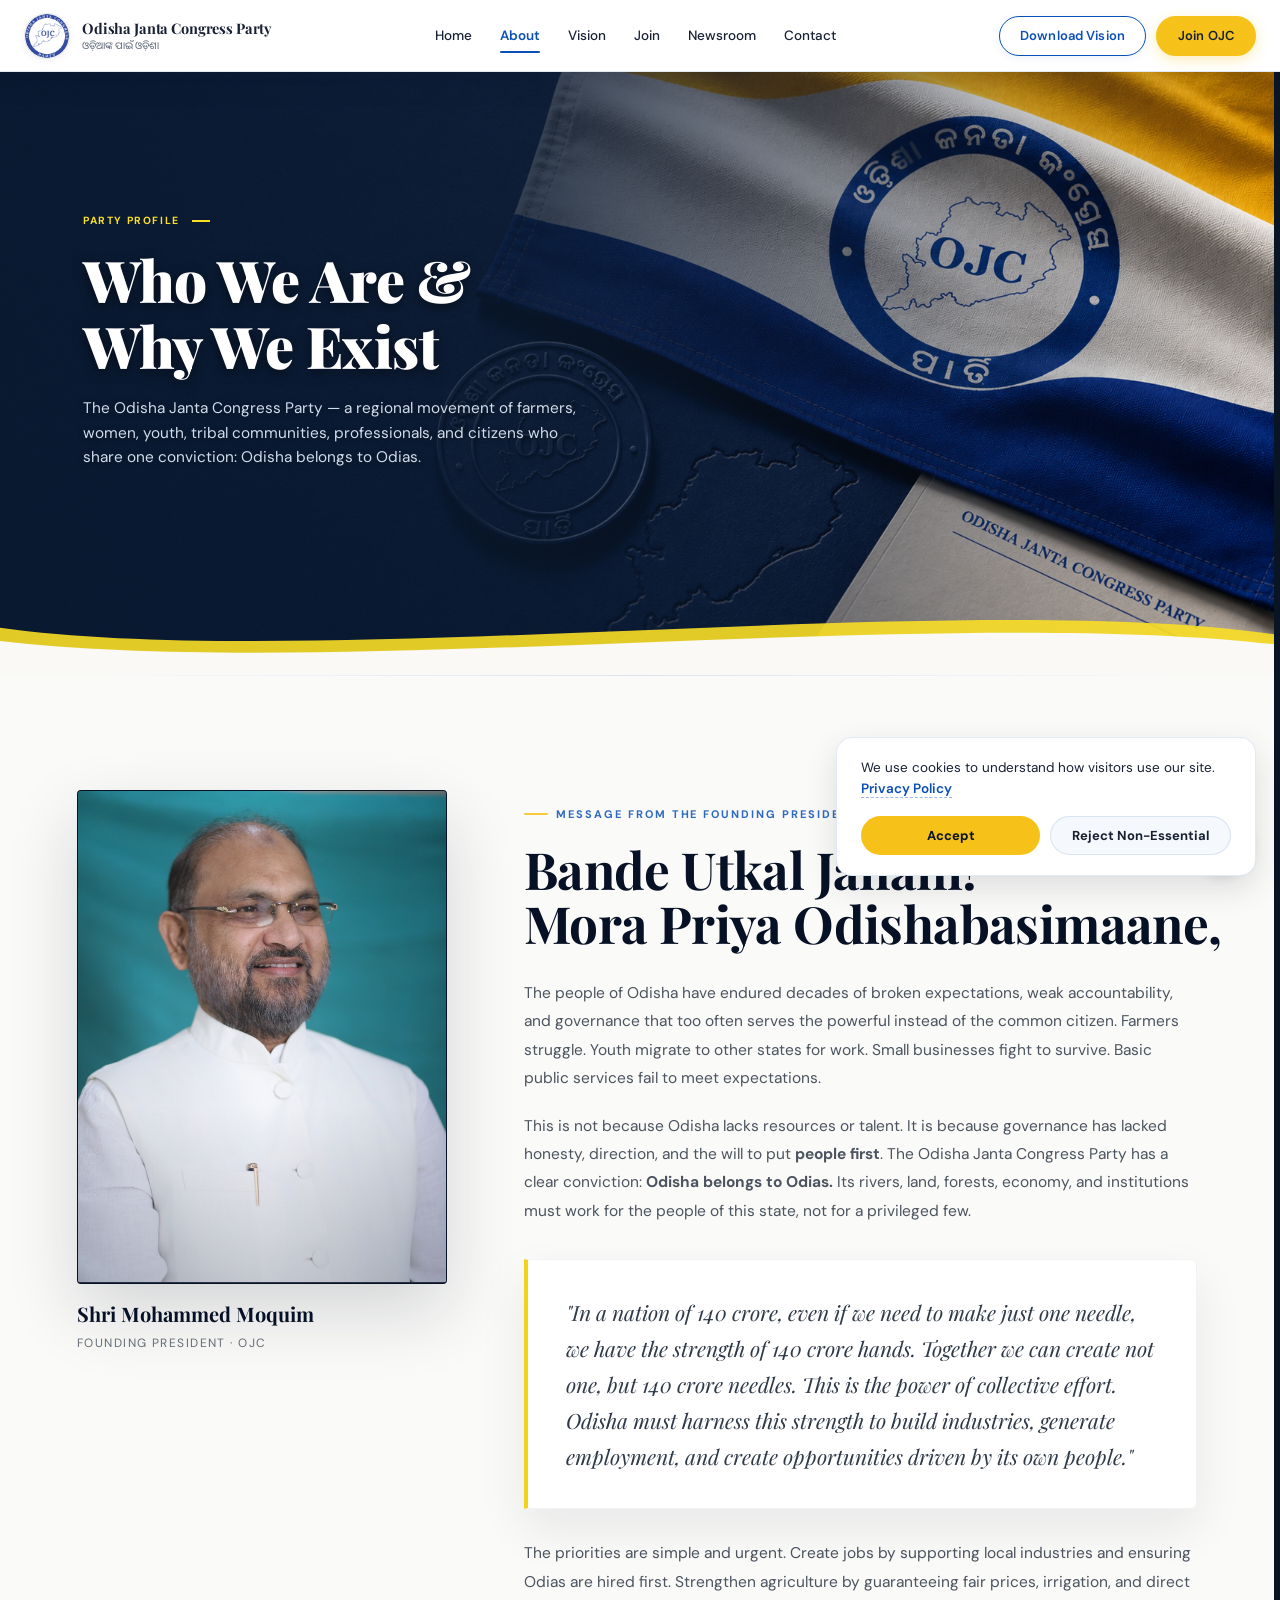
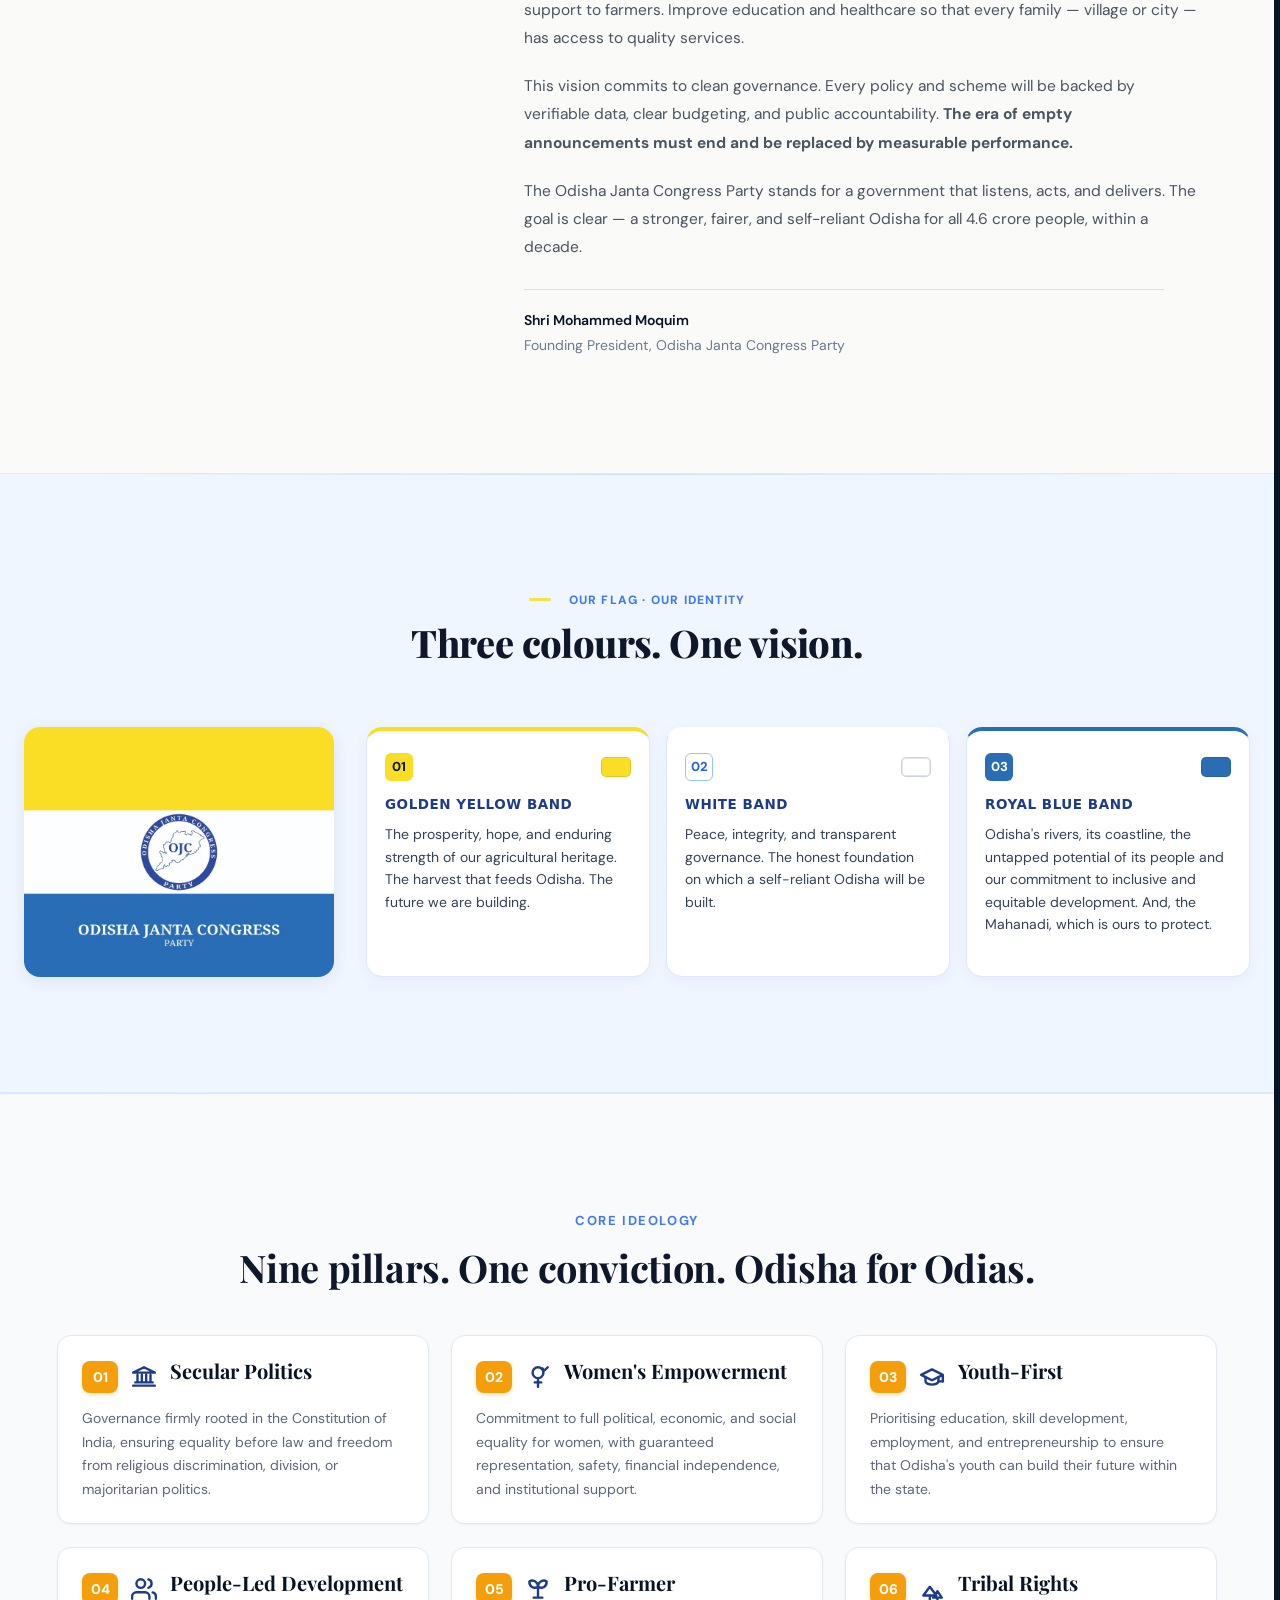
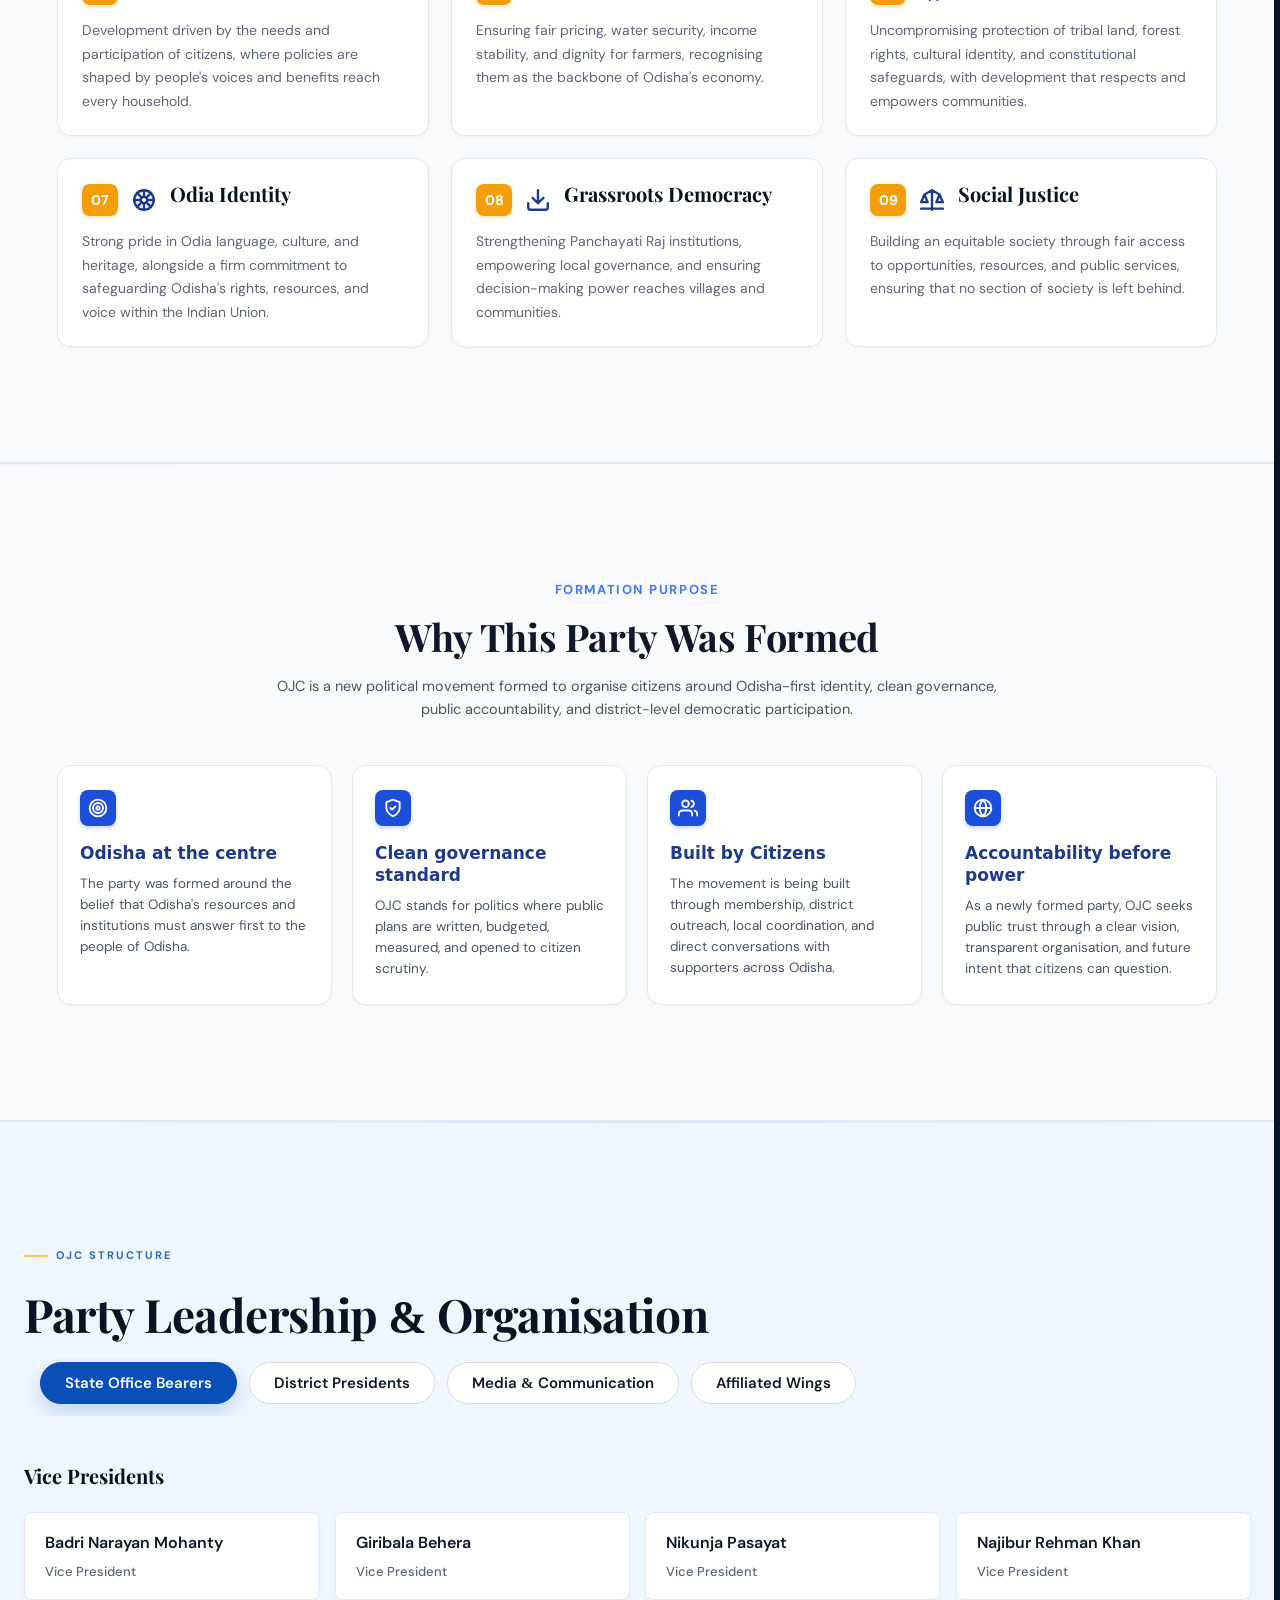
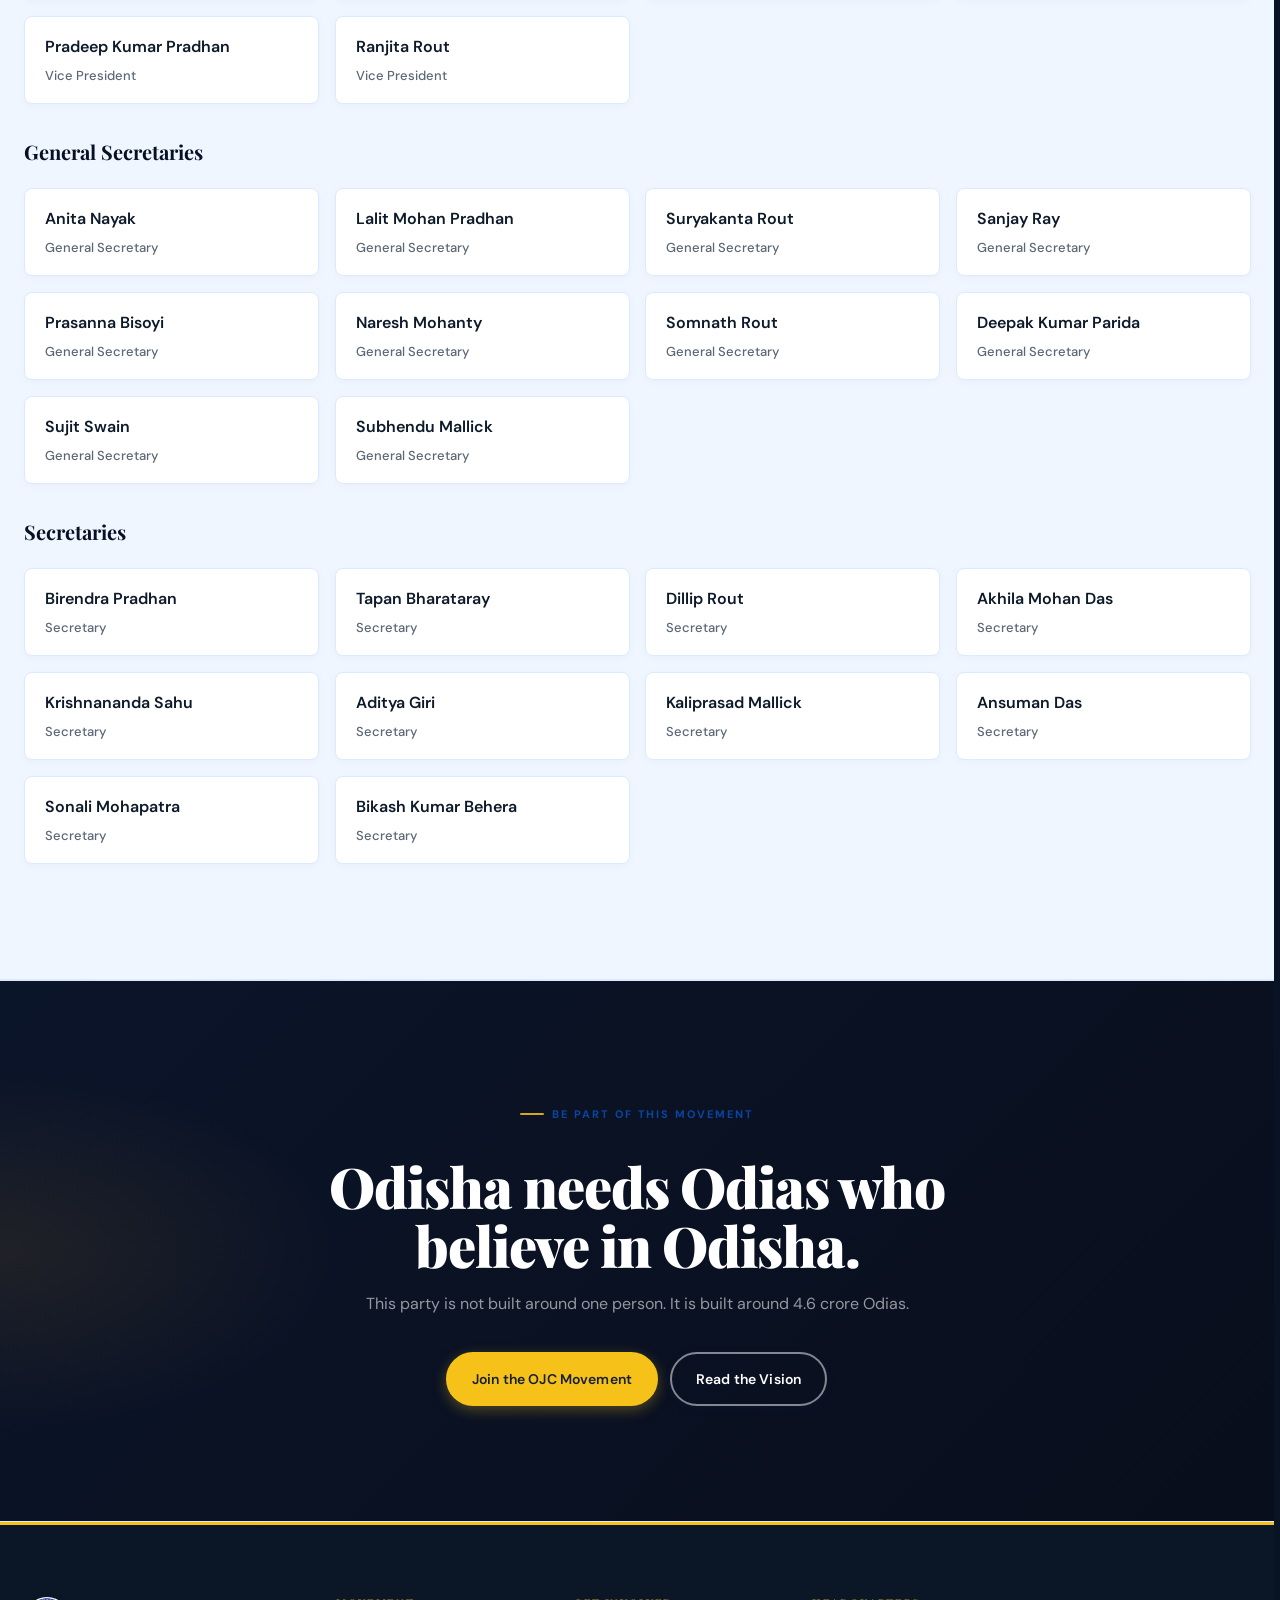
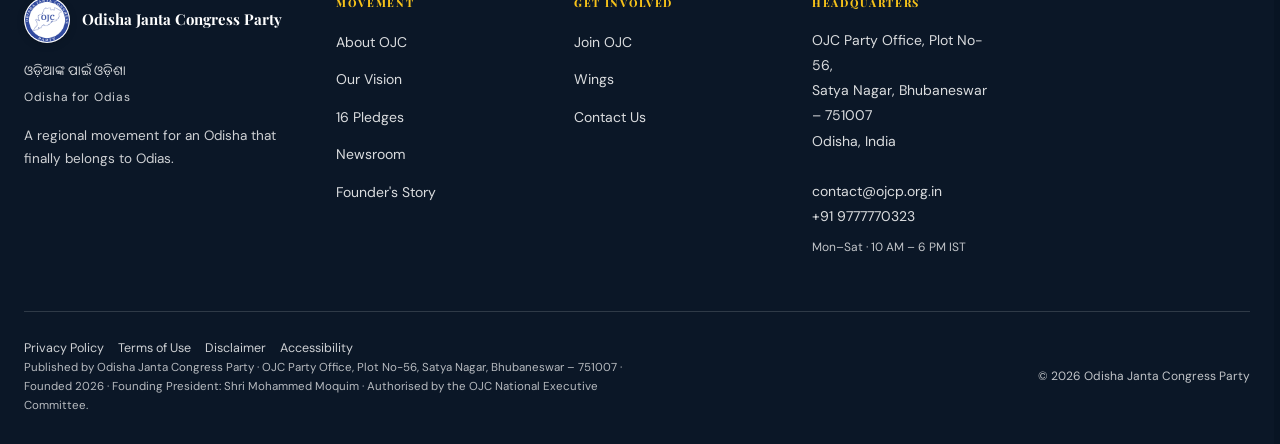
==== commit f9544cc4: "Update OJCP website design and pages" ====
--- a/about.html
+++ b/about.html
@@ -27,7 +27,7 @@
   <script async src="https://www.googletagmanager.com/gtag/js?id=G-XXXXXXXXXX"></script>
   <script>window.dataLayer = window.dataLayer || []; function gtag() { dataLayer.push(arguments); } gtag('js', new Date()); gtag('consent', 'default', { analytics_storage: 'denied' }); gtag('config', 'G-XXXXXXXXXX');</script>
   <!-- PREMIUM REDESIGN -->
-  <link rel="stylesheet" href="assets/css/premium-redesign.css?v=6.0">
+  <link rel="stylesheet" href="assets/css/premium-redesign.css?v=7.0">
 </head>
 
 <body class="about-page">
@@ -68,19 +68,37 @@
     <a href="join.html" class="nav-link">Join OJC</a>
     <a href="newsroom.html" class="nav-link">Newsroom</a>
     <a href="contact.html" class="nav-link">Contact</a>
-    <a href="manifesto.pdf" download="OJC_Party_Vision_Manifesto.pdf" class="btn btn-outline" style="margin-top: 14px; margin-bottom: 8px;">Download Vision (PDF)</a>
+    <a href="manifesto.pdf" download="OJC_Party_Vision_Manifesto.pdf" class="btn btn-outline"
+      style="margin-top: 14px; margin-bottom: 8px;">Download Vision (PDF)</a>
     <a href="join.html" class="btn btn-primary">Become a Member</a>
   </nav>
 
   <main id="main">
 
-    <!-- PAGE HERO -->
-    <section class="page-hero">
-      <div class="container page-hero-inner">
-        <span class="eyebrow fade-in">Party Profile</span>
-        <h1 class="fade-in fade-in-delay-1">Who We Are <span class="amp">&amp;</span> Why We Exist</h1>
-        <p class="page-hero-sub fade-in fade-in-delay-2">The Odisha Janta Congress Party — a regional movement of farmers, women, youth, tribal
-          communities, professionals, and citizens who share one conviction: Odisha belongs to Odias.</p>
+    <!-- FULL-BLEED ABOUT HERO SECTION -->
+    <section class="about-hero-redesign vision-hero-redesign">
+      <div class="hero-bg-image-wrapper">
+        <img src="assets/images/about-hero-section.png?v=3.0"
+          alt="Odisha Janta Congress Party Flag and Official Emblem Artwork" class="hero-bg-image about-hero-bg-image">
+        <div class="hero-cinematic-overlay"></div>
+      </div>
+      <div class="vision-hero-content about-hero-content">
+        <div class="vision-eyebrow-badge fade-in fade-in-delay-1">
+          <span class="eyebrow-text">PARTY PROFILE</span>
+          <div class="eyebrow-line"></div>
+        </div>
+        <h1 class="vision-hero-headline fade-in fade-in-delay-2">Who We Are &amp;<br>Why We Exist</h1>
+        <p class="vision-hero-sub fade-in fade-in-delay-3">The Odisha Janta Congress Party — a regional movement of
+          farmers, women, youth, tribal communities, professionals, and citizens who share one conviction: Odisha
+          belongs to Odias.</p>
+      </div>
+      <!-- ELEGANT ORGANIC CURVED WAVE TRANSITION -->
+      <div class="hero-curved-divider" aria-hidden="true">
+        <svg class="curved-wave-svg" viewBox="0 0 1440 90" preserveAspectRatio="none"
+          xmlns="http://www.w3.org/2000/svg">
+          <path d="M0,32 C360,85 1080,-15 1440,40 L1440,65 C1080,10 360,105 0,50 Z" fill="#FADE25" opacity="0.9" />
+          <path d="M0,48 C380,95 1060,5 1440,52 L1440,90 L0,90 Z" fill="#FAF9F5" />
+        </svg>
       </div>
     </section>
 
@@ -134,32 +152,57 @@
     <!-- FLAG -->
     <section class="about-flag-section" aria-labelledby="flag-h2">
       <div class="container">
-        <div class="about-flag-inner">
-          <span class="eyebrow about-flag-eyebrow">Our Flag · Our Identity</span>
+
+        <!-- HEADING BLOCK ON TOP -->
+        <div class="flag-header-box">
+          <span class="eyebrow about-flag-eyebrow">OUR FLAG · OUR IDENTITY</span>
           <h2 id="flag-h2" class="about-flag-title">Three colours. One vision.</h2>
-          <div class="about-flag-grid">
-            <div class="about-flag-card about-flag-card--gold">
-              <div class="about-flag-swatch" aria-hidden="true"></div>
-              <div class="about-flag-copy"><strong class="about-flag-name">Golden Yellow Band</strong>
-                <p class="about-flag-body">The prosperity, hope, and enduring strength of our agricultural heritage. The
-                  harvest that feeds Odisha. The future we are building.</p>
-              </div>
-            </div>
-            <div class="about-flag-card about-flag-card--white">
-              <div class="about-flag-swatch" aria-hidden="true"></div>
-              <div class="about-flag-copy"><strong class="about-flag-name">White Band</strong>
-                <p class="about-flag-body">Peace, integrity, and transparent governance. The honest foundation on which
-                  a self-reliant Odisha will be built.</p>
-              </div>
-            </div>
-            <div class="about-flag-card about-flag-card--blue">
-              <div class="about-flag-swatch" aria-hidden="true"></div>
-              <div class="about-flag-copy"><strong class="about-flag-name">Royal Blue Band</strong>
-                <p class="about-flag-body">Odisha's rivers, its coastline, the untapped potential of its people and our
-                  commitment to inclusive and equitable development. And, the Mahanadi, which is ours to protect.</p>
-              </div>
+        </div>
+
+        <div class="about-flag-2col-wrapper">
+
+          <!-- LEFT COLUMN: FLAG GRAPHIC (~28% width) -->
+          <div class="flag-left-col">
+            <div class="flag-graphic-card">
+              <img src="assets/images/selected/ojcp-flag-official.jpg?v=7.0" alt="Official Odisha Janta Congress Party Flag" class="flag-official-img">
             </div>
           </div>
+
+          <!-- RIGHT COLUMN: 3 CARDS IN 1 ROW (~72% width) -->
+          <div class="flag-right-col">
+            <div class="flag-cards-row">
+              <!-- Card 1: Golden Yellow -->
+              <article class="flag-info-card flag-info-card--yellow">
+                <div class="flag-card-top">
+                  <span class="flag-badge flag-badge--yellow">01</span>
+                  <div class="flag-swatch flag-swatch--yellow"></div>
+                </div>
+                <h3 class="flag-card-name">GOLDEN YELLOW BAND</h3>
+                <p class="flag-card-body">The prosperity, hope, and enduring strength of our agricultural heritage. The harvest that feeds Odisha. The future we are building.</p>
+              </article>
+
+              <!-- Card 2: White -->
+              <article class="flag-info-card flag-info-card--white">
+                <div class="flag-card-top">
+                  <span class="flag-badge flag-badge--white">02</span>
+                  <div class="flag-swatch flag-swatch--white"></div>
+                </div>
+                <h3 class="flag-card-name">WHITE BAND</h3>
+                <p class="flag-card-body">Peace, integrity, and transparent governance. The honest foundation on which a self-reliant Odisha will be built.</p>
+              </article>
+
+              <!-- Card 3: Royal Blue -->
+              <article class="flag-info-card flag-info-card--blue">
+                <div class="flag-card-top">
+                  <span class="flag-badge flag-badge--blue">03</span>
+                  <div class="flag-swatch flag-swatch--blue"></div>
+                </div>
+                <h3 class="flag-card-name">ROYAL BLUE BAND</h3>
+                <p class="flag-card-body">Odisha's rivers, its coastline, the untapped potential of its people and our commitment to inclusive and equitable development. And, the Mahanadi, which is ours to protect.</p>
+              </article>
+            </div>
+          </div>
+
         </div>
       </div>
     </section>
@@ -167,56 +210,142 @@
     <!-- 9 PILLARS -->
     <section class="about-pillars-section" id="pillars" aria-labelledby="pillars-h2">
       <div class="container">
-        <span class="eyebrow">Core Ideology</span>
-        <h2 id="pillars-h2" class="section-title section-title--white">Nine pillars. One conviction.<br>Odisha for
-          Odias.</h2>
-        <p class="about-pillars-lead">The Odisha Janta Congress Party brings together citizens who share the conviction
-          that Odisha has been underserved by governments focused on agendas other than the priorities of this state.
-        </p>
+        <span class="eyebrow">CORE IDEOLOGY</span>
+        <h2 id="pillars-h2" class="section-title">Nine pillars. One conviction. Odisha for Odias.</h2>
         <div class="pillars-grid">
+
+          <!-- 01: Secular Politics -->
           <article class="pillar-card fade-in">
-            <div class="pillar-card-header"><div class="pillar-icon-block"><svg width="22" height="22" viewBox="0 0 24 24" fill="none" stroke="#ffffff" stroke-width="2" stroke-linecap="round" stroke-linejoin="round"><path d="M3 21h18M3 10h18M5 10v11M9 10v11M15 10v11M19 10v11M12 3L2 10h20L12 3z"/></svg></div><span class="pillar-number">PILLAR 01</span></div>
-            <h3 class="pillar-name">Secular Politics</h3>
+            <div class="pillar-card-header">
+              <span class="pillar-badge">01</span>
+              <div class="pillar-icon">
+                <svg width="26" height="26" viewBox="0 0 24 24" fill="none" stroke="#2563EB" stroke-width="2.2" stroke-linecap="round" stroke-linejoin="round">
+                  <path d="M2 20h20M4 17h16M6 17V10M10 10v7M14 10v7M18 10v7M12 3L2 8h20z"/>
+                </svg>
+              </div>
+              <h3 class="pillar-name">Secular Politics</h3>
+            </div>
             <p class="pillar-body">Governance firmly rooted in the Constitution of India, ensuring equality before law and freedom from religious discrimination, division, or majoritarian politics.</p>
           </article>
+
+          <!-- 02: Women's Empowerment -->
           <article class="pillar-card fade-in fade-in-delay-1">
-            <div class="pillar-card-header"><div class="pillar-icon-block"><svg width="22" height="22" viewBox="0 0 24 24" fill="none" stroke="#ffffff" stroke-width="2" stroke-linecap="round" stroke-linejoin="round"><circle cx="12" cy="7" r="4"/><path d="M5.5 21v-2a6.5 6.5 0 0 1 13 0v2"/><path d="M9 14.5c.9 1 2.1 1.5 3 1.5s2.1-.5 3-1.5"/></svg></div><span class="pillar-number">PILLAR 02</span></div>
-            <h3 class="pillar-name">Women's Empowerment</h3>
+            <div class="pillar-card-header">
+              <span class="pillar-badge">02</span>
+              <div class="pillar-icon">
+                <svg width="26" height="26" viewBox="0 0 24 24" fill="none" stroke="#2563EB" stroke-width="2.2" stroke-linecap="round" stroke-linejoin="round">
+                  <circle cx="12" cy="8" r="5"/>
+                  <path d="M12 13v8M9 17h6"/>
+                  <path d="M16 4l2 2 3-3"/>
+                </svg>
+              </div>
+              <h3 class="pillar-name">Women's Empowerment</h3>
+            </div>
             <p class="pillar-body">Commitment to full political, economic, and social equality for women, with guaranteed representation, safety, financial independence, and institutional support.</p>
           </article>
+
+          <!-- 03: Youth-First -->
           <article class="pillar-card fade-in fade-in-delay-2">
-            <div class="pillar-card-header"><div class="pillar-icon-block"><svg width="22" height="22" viewBox="0 0 24 24" fill="none" stroke="#ffffff" stroke-width="2" stroke-linecap="round" stroke-linejoin="round"><path d="M17 21v-2a4 4 0 0 0-4-4H5a4 4 0 0 0-4 4v2"/><circle cx="9" cy="7" r="4"/><path d="M23 21v-2a4 4 0 0 0-3-3.87"/><path d="M16 3.13a4 4 0 0 1 0 7.75"/></svg></div><span class="pillar-number">PILLAR 03</span></div>
-            <h3 class="pillar-name">Youth-First</h3>
+            <div class="pillar-card-header">
+              <span class="pillar-badge">03</span>
+              <div class="pillar-icon">
+                <svg width="26" height="26" viewBox="0 0 24 24" fill="none" stroke="#2563EB" stroke-width="2.2" stroke-linecap="round" stroke-linejoin="round">
+                  <path d="M22 10v6M2 10l10-5 10 5-10 5z"/>
+                  <path d="M6 12.5V16a6 3 0 0 0 12 0v-3.5"/>
+                  <polyline points="18 16 22 16"/>
+                </svg>
+              </div>
+              <h3 class="pillar-name">Youth-First</h3>
+            </div>
             <p class="pillar-body">Prioritising education, skill development, employment, and entrepreneurship to ensure that Odisha's youth can build their future within the state.</p>
           </article>
+
+          <!-- 04: People-Led Development -->
           <article class="pillar-card fade-in fade-in-delay-3">
-            <div class="pillar-card-header"><div class="pillar-icon-block"><svg width="22" height="22" viewBox="0 0 24 24" fill="none" stroke="#ffffff" stroke-width="2" stroke-linecap="round" stroke-linejoin="round"><circle cx="12" cy="4" r="2.5"/><circle cx="5" cy="19" r="2.5"/><circle cx="12" cy="19" r="2.5"/><circle cx="19" cy="19" r="2.5"/><path d="M12 6.5v10M7 17l3.5-8.5M17 17l-3.5-8.5"/></svg></div><span class="pillar-number">PILLAR 04</span></div>
-            <h3 class="pillar-name">People-Led Development</h3>
+            <div class="pillar-card-header">
+              <span class="pillar-badge">04</span>
+              <div class="pillar-icon">
+                <svg width="26" height="26" viewBox="0 0 24 24" fill="none" stroke="#2563EB" stroke-width="2.2" stroke-linecap="round" stroke-linejoin="round">
+                  <path d="M17 21v-2a4 4 0 0 0-4-4H5a4 4 0 0 0-4 4v2"/>
+                  <circle cx="9" cy="7" r="4"/>
+                  <path d="M23 21v-2a4 4 0 0 0-3-3.87"/>
+                  <path d="M16 3.13a4 4 0 0 1 0 7.75"/>
+                </svg>
+              </div>
+              <h3 class="pillar-name">People-Led Development</h3>
+            </div>
             <p class="pillar-body">Development driven by the needs and participation of citizens, where policies are shaped by people's voices and benefits reach every household.</p>
           </article>
+
+          <!-- 05: Pro-Farmer -->
           <article class="pillar-card fade-in">
-            <div class="pillar-card-header"><div class="pillar-icon-block"><svg width="22" height="22" viewBox="0 0 24 24" fill="none" stroke="#ffffff" stroke-width="2" stroke-linecap="round" stroke-linejoin="round"><path d="M12 20V10M12 20H8M12 20h4M12 10C12 5 7 3 4 5c0 5 4 7 8 5M12 10c0-5 5-7 8-5 0 5-4 7-8 5"/></svg></div><span class="pillar-number">PILLAR 05</span></div>
-            <h3 class="pillar-name">Pro-Farmer</h3>
+            <div class="pillar-card-header">
+              <span class="pillar-badge">05</span>
+              <div class="pillar-icon">
+                <svg width="26" height="26" viewBox="0 0 24 24" fill="none" stroke="#2563EB" stroke-width="2.2" stroke-linecap="round" stroke-linejoin="round">
+                  <path d="M12 20V10M12 20H8M12 20h4M12 10C12 5 7 3 4 5c0 5 4 7 8 5M12 10c0-5 5-7 8-5 0 5-4 7-8 5"/>
+                </svg>
+              </div>
+              <h3 class="pillar-name">Pro-Farmer</h3>
+            </div>
             <p class="pillar-body">Ensuring fair pricing, water security, income stability, and dignity for farmers, recognising them as the backbone of Odisha's economy.</p>
           </article>
+
+          <!-- 06: Tribal Rights -->
           <article class="pillar-card fade-in fade-in-delay-1">
-            <div class="pillar-card-header"><div class="pillar-icon-block"><svg width="22" height="22" viewBox="0 0 24 24" fill="none" stroke="#ffffff" stroke-width="2" stroke-linecap="round" stroke-linejoin="round"><circle cx="9" cy="5" r="2"/><circle cx="9" cy="12" r="2"/><circle cx="9" cy="19" r="2"/><circle cx="15" cy="5" r="2"/><circle cx="15" cy="12" r="2"/><circle cx="15" cy="19" r="2"/><path d="M9 7v3M9 14v3M15 7v3M15 14v3"/></svg></div><span class="pillar-number">PILLAR 06</span></div>
-            <h3 class="pillar-name">Tribal Rights</h3>
+            <div class="pillar-card-header">
+              <span class="pillar-badge">06</span>
+              <div class="pillar-icon">
+                <svg width="26" height="26" viewBox="0 0 24 24" fill="none" stroke="#2563EB" stroke-width="2.2" stroke-linecap="round" stroke-linejoin="round">
+                  <path d="M10 10l-6 8h12l-6-8zM17 14l-4 6h8l-4-6zM10 18v4M17 20v2"/>
+                </svg>
+              </div>
+              <h3 class="pillar-name">Tribal Rights</h3>
+            </div>
             <p class="pillar-body">Uncompromising protection of tribal land, forest rights, cultural identity, and constitutional safeguards, with development that respects and empowers communities.</p>
           </article>
+
+          <!-- 07: Odia Identity -->
           <article class="pillar-card fade-in fade-in-delay-2">
-            <div class="pillar-card-header"><div class="pillar-icon-block"><svg width="22" height="22" viewBox="0 0 24 24" fill="none" stroke="#ffffff" stroke-width="2" stroke-linecap="round" stroke-linejoin="round"><rect x="2" y="7" width="20" height="14" rx="2" ry="2"/><path d="M16 21V5a2 2 0 0 0-2-2h-4a2 2 0 0 0-2 2v16"/></svg></div><span class="pillar-number">PILLAR 07</span></div>
-            <h3 class="pillar-name">Odia Identity</h3>
+            <div class="pillar-card-header">
+              <span class="pillar-badge">07</span>
+              <div class="pillar-icon">
+                <svg width="26" height="26" viewBox="0 0 24 24" fill="none" stroke="#2563EB" stroke-width="2.2" stroke-linecap="round" stroke-linejoin="round">
+                  <circle cx="12" cy="12" r="9"/>
+                  <circle cx="12" cy="12" r="3"/>
+                  <path d="M12 3v6M12 15v6M3 12h6M15 12h6M5.63 5.63l4.25 4.25M14.12 14.12l4.25 4.25M5.63 18.37l4.25-4.25M14.12 9.88l4.25-4.25"/>
+                </svg>
+              </div>
+              <h3 class="pillar-name">Odia Identity</h3>
+            </div>
             <p class="pillar-body">Strong pride in Odia language, culture, and heritage, alongside a firm commitment to safeguarding Odisha's rights, resources, and voice within the Indian Union.</p>
           </article>
+
+          <!-- 08: Grassroots Democracy -->
           <article class="pillar-card fade-in fade-in-delay-3">
-            <div class="pillar-card-header"><div class="pillar-icon-block"><svg width="22" height="22" viewBox="0 0 24 24" fill="none" stroke="#ffffff" stroke-width="2" stroke-linecap="round" stroke-linejoin="round"><path d="M2 3h6a4 4 0 0 1 4 4v14a3 3 0 0 0-3-3H2z"/><path d="M22 3h-6a4 4 0 0 0-4 4v14a3 3 0 0 1 3-3h7z"/></svg></div><span class="pillar-number">PILLAR 08</span></div>
-            <h3 class="pillar-name">Grassroots Democracy</h3>
+            <div class="pillar-card-header">
+              <span class="pillar-badge">08</span>
+              <div class="pillar-icon">
+                <svg width="26" height="26" viewBox="0 0 24 24" fill="none" stroke="#2563EB" stroke-width="2.2" stroke-linecap="round" stroke-linejoin="round">
+                  <path d="M21 15v4a2 2 0 0 1-2 2H5a2 2 0 0 1-2-2v-4M7 10l5 5 5-5M12 15V3"/>
+                </svg>
+              </div>
+              <h3 class="pillar-name">Grassroots Democracy</h3>
+            </div>
             <p class="pillar-body">Strengthening Panchayati Raj institutions, empowering local governance, and ensuring decision-making power reaches villages and communities.</p>
           </article>
+
+          <!-- 09: Social Justice -->
           <article class="pillar-card fade-in">
-            <div class="pillar-card-header"><div class="pillar-icon-block"><svg width="22" height="22" viewBox="0 0 24 24" fill="none" stroke="#ffffff" stroke-width="2" stroke-linecap="round" stroke-linejoin="round"><path d="M12 3v18M5 7l7-4 7 4M5 7L2 14h6L5 7zm14 0l-3 7h6l-3-7zM2 20h20"/></svg></div><span class="pillar-number">PILLAR 09</span></div>
-            <h3 class="pillar-name">Social Justice</h3>
+            <div class="pillar-card-header">
+              <span class="pillar-badge">09</span>
+              <div class="pillar-icon">
+                <svg width="26" height="26" viewBox="0 0 24 24" fill="none" stroke="#2563EB" stroke-width="2.2" stroke-linecap="round" stroke-linejoin="round">
+                  <path d="M12 3v18M5 7l7-4 7 4M5 7L2 14h6L5 7zm14 0l-3 7h6l-3-7zM2 20h20"/>
+                </svg>
+              </div>
+              <h3 class="pillar-name">Social Justice</h3>
+            </div>
             <p class="pillar-body">Building an equitable society through fair access to opportunities, resources, and public services, ensuring that no section of society is left behind.</p>
           </article>
         </div>
@@ -226,31 +355,51 @@
     <!-- FORMATION PURPOSE -->
     <section class="about-definition-section" id="founding-story" aria-labelledby="definition-h2">
       <div class="container">
-        <span class="eyebrow">Formation Purpose</span>
+        <span class="eyebrow">FORMATION PURPOSE</span>
         <h2 id="definition-h2" class="section-title">Why This Party Was Formed</h2>
         <p class="about-definition-lead">OJC is a new political movement formed to organise citizens around Odisha-first
           identity, clean governance, public accountability, and district-level democratic participation.</p>
         <div class="about-definition-grid">
           <article class="about-definition-card">
-            <span class="about-definition-kicker">01</span>
+            <span class="about-definition-kicker"><svg width="20" height="20" viewBox="0 0 24 24" fill="none"
+                stroke="#ffffff" stroke-width="2.2" stroke-linecap="round" stroke-linejoin="round">
+                <circle cx="12" cy="12" r="10" />
+                <circle cx="12" cy="12" r="6" />
+                <circle cx="12" cy="12" r="2" />
+              </svg></span>
             <h3>Odisha at the centre</h3>
             <p>The party was formed around the belief that Odisha's resources and institutions must answer first to the
               people of Odisha.</p>
           </article>
           <article class="about-definition-card">
-            <span class="about-definition-kicker">02</span>
+            <span class="about-definition-kicker"><svg width="20" height="20" viewBox="0 0 24 24" fill="none"
+                stroke="#ffffff" stroke-width="2.2" stroke-linecap="round" stroke-linejoin="round">
+                <path d="M12 22s8-4 8-10V5l-8-3-8 3v7c0 6 8 10 8 10z" />
+                <path d="m9 12 2 2 4-4" />
+              </svg></span>
             <h3>Clean governance standard</h3>
             <p>OJC stands for politics where public plans are written, budgeted, measured, and opened to citizen
               scrutiny.</p>
           </article>
           <article class="about-definition-card">
-            <span class="about-definition-kicker">03</span>
+            <span class="about-definition-kicker"><svg width="20" height="20" viewBox="0 0 24 24" fill="none"
+                stroke="#ffffff" stroke-width="2.2" stroke-linecap="round" stroke-linejoin="round">
+                <path d="M17 21v-2a4 4 0 0 0-4-4H5a4 4 0 0 0-4 4v2" />
+                <circle cx="9" cy="7" r="4" />
+                <path d="M23 21v-2a4 4 0 0 0-3-3.87" />
+                <path d="M16 3.13a4 4 0 0 1 0 7.75" />
+              </svg></span>
             <h3>Built by Citizens</h3>
             <p>The movement is being built through membership, district outreach, local coordination, and direct
               conversations with supporters across Odisha.</p>
           </article>
           <article class="about-definition-card">
-            <span class="about-definition-kicker">04</span>
+            <span class="about-definition-kicker"><svg width="20" height="20" viewBox="0 0 24 24" fill="none"
+                stroke="#ffffff" stroke-width="2.2" stroke-linecap="round" stroke-linejoin="round">
+                <circle cx="12" cy="12" r="10" />
+                <path d="M12 2a14.5 14.5 0 0 0 0 20 14.5 14.5 0 0 0 0-20" />
+                <path d="M2 12h20" />
+              </svg></span>
             <h3>Accountability before power</h3>
             <p>As a newly formed party, OJC seeks public trust through a clear vision, transparent organisation, and
               future intent that citizens can question.</p>
--- a/assets/css/style.css
+++ b/assets/css/style.css
@@ -7,43 +7,54 @@
 
 /* ── Variables ─────────────────────────────────────────────── */
 :root {
-  --blue:        #1B3A8C;
-  --blue-dark:   #0D2461;
-  --blue-light:  #2348B0;
-  --gold:        #F5A623;
-  --gold-light:  #FFC84A;
-  --white:       #FFFFFF;
-  --off-white:   #F7F6F2;
-  --near-black:  #0D1B2A;
-  --slate:       #6B7A8D;
-  --light-grey:  #E8E8E4;
-  --red:         #C0392B;
+  --blue: #1B3A8C;
+  --blue-dark: #0D2461;
+  --blue-light: #2348B0;
+  --gold: #F5A623;
+  --gold-light: #FFC84A;
+  --white: #FFFFFF;
+  --off-white: #F7F6F2;
+  --near-black: #0D1B2A;
+  --slate: #6B7A8D;
+  --light-grey: #E8E8E4;
+  --red: #C0392B;
 
   --font-display: 'Playfair Display', Georgia, serif;
-  --font-body:    'DM Sans', system-ui, sans-serif;
-  --font-odia:    'Noto Sans Oriya', sans-serif;
-
-  --radius-sm:   4px;
-  --radius-md:   8px;
-  --radius-lg:   16px;
-
-  --shadow-sm:   0 2px 8px rgba(13,26,42,0.08);
-  --shadow-md:   0 8px 32px rgba(13,26,42,0.12);
-  --shadow-lg:   0 24px 64px rgba(13,26,42,0.18);
-
-  --max-w:       1360px;
-  --nav-h:       72px;
-  --transition:  0.25s cubic-bezier(0.4,0,0.2,1);
-
-  --sp-xs:  24px;
-  --sp-sm:  48px;
-  --sp-md:  88px;
+  --font-body: 'DM Sans', system-ui, sans-serif;
+  --font-odia: 'Noto Sans Oriya', sans-serif;
+
+  --radius-sm: 4px;
+  --radius-md: 8px;
+  --radius-lg: 16px;
+
+  --shadow-sm: 0 2px 8px rgba(13, 26, 42, 0.08);
+  --shadow-md: 0 8px 32px rgba(13, 26, 42, 0.12);
+  --shadow-lg: 0 24px 64px rgba(13, 26, 42, 0.18);
+
+  --max-w: 1360px;
+  --nav-h: 72px;
+  --transition: 0.25s cubic-bezier(0.4, 0, 0.2, 1);
+
+  --sp-xs: 24px;
+  --sp-sm: 48px;
+  --sp-md: 88px;
   --sp-lg: 120px;
 }
 
 /* ── Reset ──────────────────────────────────────────────────── */
-*, *::before, *::after { box-sizing: border-box; margin: 0; padding: 0; }
-html { scroll-behavior: smooth; font-size: 16px; }
+*,
+*::before,
+*::after {
+  box-sizing: border-box;
+  margin: 0;
+  padding: 0;
+}
+
+html {
+  scroll-behavior: smooth;
+  font-size: 16px;
+}
+
 body {
   font-family: var(--font-body);
   color: var(--near-black);
@@ -51,14 +62,43 @@
   line-height: 1.75;
   -webkit-font-smoothing: antialiased;
 }
-img { max-width: 100%; display: block; }
-a { color: inherit; text-decoration: none; }
-ul { list-style: none; }
-button { cursor: pointer; border: none; background: none; font-family: inherit; }
+
+img {
+  max-width: 100%;
+  display: block;
+}
+
+a {
+  color: inherit;
+  text-decoration: none;
+}
+
+ul {
+  list-style: none;
+}
+
+button {
+  cursor: pointer;
+  border: none;
+  background: none;
+  font-family: inherit;
+}
 
 /* ── Utilities ──────────────────────────────────────────────── */
-.container { max-width: var(--max-w); margin: 0 auto; padding: 0 24px; }
-.sr-only { position: absolute; width: 1px; height: 1px; overflow: hidden; clip: rect(0,0,0,0); }
+.container {
+  max-width: var(--max-w);
+  margin: 0 auto;
+  padding: 0 24px;
+}
+
+.sr-only {
+  position: absolute;
+  width: 1px;
+  height: 1px;
+  overflow: hidden;
+  clip: rect(0, 0, 0, 0);
+}
+
 .eyebrow {
   font-family: var(--font-body);
   font-size: 11px;
@@ -69,12 +109,19 @@
   margin-bottom: 12px;
   display: block;
 }
+
 .odia {
   font-family: var(--font-odia);
   display: block;
 }
-.section-pad    { padding: var(--sp-md) 0; }
-.section-pad-sm { padding: var(--sp-sm) 0; }
+
+.section-pad {
+  padding: var(--sp-md) 0;
+}
+
+.section-pad-sm {
+  padding: var(--sp-sm) 0;
+}
 
 /* ── Buttons ────────────────────────────────────────────────── */
 .btn {
@@ -87,7 +134,7 @@
   font-size: 14px;
   font-weight: 700;
   letter-spacing: 0.6px;
-  transition: all 0.2s cubic-bezier(0.4,0,0.2,1);
+  transition: all 0.2s cubic-bezier(0.4, 0, 0.2, 1);
   text-decoration: none;
   white-space: nowrap;
   cursor: pointer;
@@ -95,53 +142,72 @@
   position: relative;
   outline-offset: 3px;
 }
+
 .btn:focus-visible {
   outline: 2px solid var(--gold);
 }
+
 .btn-primary {
   background: var(--gold);
   color: #0D1B2A;
   border-color: var(--gold);
-  box-shadow: 0 2px 0 rgba(0,0,0,0.18), 0 4px 12px rgba(245,166,35,0.25);
-}
+  box-shadow: 0 2px 0 rgba(0, 0, 0, 0.18), 0 4px 12px rgba(245, 166, 35, 0.25);
+}
+
 .btn-primary:hover {
   background: #FFB92E;
   border-color: #FFB92E;
   transform: translateY(-2px);
-  box-shadow: 0 6px 20px rgba(245,166,35,0.45), 0 2px 0 rgba(0,0,0,0.12);
-}
+  box-shadow: 0 6px 20px rgba(245, 166, 35, 0.45), 0 2px 0 rgba(0, 0, 0, 0.12);
+}
+
 .btn-primary:active {
   transform: translateY(0);
-  box-shadow: 0 1px 4px rgba(245,166,35,0.3);
-}
+  box-shadow: 0 1px 4px rgba(245, 166, 35, 0.3);
+}
+
 .btn-outline {
   background: transparent;
   color: var(--white);
-  border-color: rgba(255,255,255,0.5);
-}
+  border-color: rgba(255, 255, 255, 0.5);
+}
+
 .btn-outline:hover {
   border-color: var(--white);
-  background: rgba(255,255,255,0.1);
+  background: rgba(255, 255, 255, 0.1);
   transform: translateY(-2px);
 }
+
 .btn-outline-dark {
   background: transparent;
   color: var(--blue);
   border-color: var(--blue);
 }
+
 .btn-outline-dark:hover {
   background: var(--blue);
   color: var(--white);
   transform: translateY(-2px);
-  box-shadow: 0 4px 14px rgba(27,58,140,0.25);
-}
-.btn-lg { padding: 18px 40px; font-size: 15px; letter-spacing: 0.7px; }
-.btn-full { width: 100%; justify-content: center; }
+  box-shadow: 0 4px 14px rgba(27, 58, 140, 0.25);
+}
+
+.btn-lg {
+  padding: 18px 40px;
+  font-size: 15px;
+  letter-spacing: 0.7px;
+}
+
+.btn-full {
+  width: 100%;
+  justify-content: center;
+}
 
 /* ── Header ─────────────────────────────────────────────────── */
 .site-header {
   position: fixed;
-  top: 0; left: 0; right: 0;
+  top: 0;
+  left: 0;
+  right: 0;
   z-index: 1000;
   height: var(--nav-h);
   display: flex;
@@ -149,13 +215,18 @@
   transition: background 0.3s ease, box-shadow 0.3s ease, backdrop-filter 0.3s ease;
   will-change: background, box-shadow;
 }
+
 .site-header.scrolled {
-  background: rgba(10,20,38,0.96);
+  background: rgba(10, 20, 38, 0.96);
   backdrop-filter: blur(16px);
   -webkit-backdrop-filter: blur(16px);
-  box-shadow: 0 1px 0 rgba(255,255,255,0.06), 0 4px 24px rgba(0,0,0,0.18);
-}
-.site-header.hero-mode { background: transparent; }
+  box-shadow: 0 1px 0 rgba(255, 255, 255, 0.06), 0 4px 24px rgba(0, 0, 0, 0.18);
+}
+
+.site-header.hero-mode {
+  background: transparent;
+}
+
 .header-inner {
   display: flex;
   align-items: center;
@@ -163,33 +234,66 @@
   width: 100%;
   gap: 16px;
 }
+
 .logo-link {
   display: flex;
   align-items: center;
   gap: 12px;
   flex-shrink: 0;
 }
+
 .logo-emblem {
-  width: 40px; height: 40px;
+  width: 40px;
+  height: 40px;
   background: var(--gold);
   border-radius: 50%;
-  display: flex; align-items: center; justify-content: center;
+  display: flex;
+  align-items: center;
+  justify-content: center;
   font-family: var(--font-display);
-  font-weight: 900; font-size: 16px;
+  font-weight: 900;
+  font-size: 16px;
   color: var(--near-black);
   flex-shrink: 0;
   transition: transform 0.2s ease;
 }
-.logo-link:hover .logo-emblem { transform: scale(1.06); }
-.logo-text { display: flex; flex-direction: column; line-height: 1.2; }
-.logo-name { font-family: var(--font-display); font-size: 14px; font-weight: 700; color: var(--white); letter-spacing: 0.2px; }
-.logo-tagline { font-family: var(--font-odia); font-size: 11px; color: var(--gold); opacity: 0.85; margin-top: 1px; }
-
-.main-nav { display: flex; align-items: center; gap: 2px; }
+
+.logo-link:hover .logo-emblem {
+  transform: scale(1.06);
+}
+
+.logo-text {
+  display: flex;
+  flex-direction: column;
+  line-height: 1.2;
+}
+
+.logo-name {
+  font-family: var(--font-display);
+  font-size: 14px;
+  font-weight: 700;
+  color: var(--white);
+  letter-spacing: 0.2px;
+}
+
+.logo-tagline {
+  font-family: var(--font-odia);
+  font-size: 11px;
+  color: var(--gold);
+  opacity: 0.85;
+  margin-top: 1px;
+}
+
+.main-nav {
+  display: flex;
+  align-items: center;
+  gap: 2px;
+}
+
 .nav-link {
   font-size: 13px;
   font-weight: 500;
-  color: rgba(255,255,255,0.75);
+  color: rgba(255, 255, 255, 0.75);
   padding: 8px 14px;
   border-radius: 6px;
   transition: color 0.18s ease, background 0.18s ease;
@@ -197,10 +301,13 @@
   position: relative;
   white-space: nowrap;
 }
+
 .nav-link::after {
   content: '';
   position: absolute;
-  bottom: 4px; left: 14px; right: 14px;
+  bottom: 4px;
+  left: 14px;
+  right: 14px;
   height: 2px;
   background: var(--gold);
   border-radius: 2px;
@@ -208,13 +315,39 @@
   transition: transform 0.2s ease;
   transform-origin: left;
 }
-.nav-link:hover { color: var(--white); background: rgba(255,255,255,0.07); }
-.nav-link:hover::after { transform: scaleX(1); }
-.nav-link.active { color: var(--white); }
-.nav-link.active::after { transform: scaleX(1); background: var(--gold); }
-
-.header-ctas { display: flex; gap: 8px; align-items: center; flex-shrink: 0; }
-.header-ctas .btn { height: 38px; padding: 0 18px; font-size: 13px; display: inline-flex; align-items: center; }
+
+.nav-link:hover {
+  color: var(--white);
+  background: rgba(255, 255, 255, 0.07);
+}
+
+.nav-link:hover::after {
+  transform: scaleX(1);
+}
+
+.nav-link.active {
+  color: var(--white);
+}
+
+.nav-link.active::after {
+  transform: scaleX(1);
+  background: var(--gold);
+}
+
+.header-ctas {
+  display: flex;
+  gap: 8px;
+  align-items: center;
+  flex-shrink: 0;
+}
+
+.header-ctas .btn {
+  height: 38px;
+  padding: 0 18px;
+  font-size: 13px;
+  display: inline-flex;
+  align-items: center;
+}
 
 /* ── Hamburger ──────────────────────────────────────────────── */
 .hamburger {
@@ -227,24 +360,39 @@
   transition: background 0.18s ease;
   flex-shrink: 0;
 }
-.hamburger:hover { background: rgba(255,255,255,0.08); }
+
+.hamburger:hover {
+  background: rgba(255, 255, 255, 0.08);
+}
+
 .hamburger span {
   display: block;
-  width: 22px; height: 2px;
+  width: 22px;
+  height: 2px;
   background: var(--white);
   border-radius: 2px;
   transition: transform 0.25s ease, opacity 0.25s ease;
 }
-.hamburger.open span:nth-child(1) { transform: translateY(7px) rotate(45deg); }
-.hamburger.open span:nth-child(2) { opacity: 0; transform: scaleX(0); }
-.hamburger.open span:nth-child(3) { transform: translateY(-7px) rotate(-45deg); }
+
+.hamburger.open span:nth-child(1) {
+  transform: translateY(7px) rotate(45deg);
+}
+
+.hamburger.open span:nth-child(2) {
+  opacity: 0;
+  transform: scaleX(0);
+}
+
+.hamburger.open span:nth-child(3) {
+  transform: translateY(-7px) rotate(-45deg);
+}
 
 /* ── Mobile nav ─────────────────────────────────────────────── */
 .mobile-nav {
   display: flex;
   position: fixed;
   inset: 0;
-  background: rgba(10,20,38,0.98);
+  background: rgba(10, 20, 38, 0.98);
   backdrop-filter: blur(20px);
   -webkit-backdrop-filter: blur(20px);
   z-index: 999;
@@ -257,11 +405,13 @@
   transform: translateY(-8px);
   transition: opacity 0.25s ease, transform 0.25s ease, visibility 0.25s ease;
 }
+
 .mobile-nav.open {
   opacity: 1;
   visibility: visible;
   transform: translateY(0);
 }
+
 .mobile-nav .nav-link {
   font-size: 22px;
   font-family: var(--font-display);
@@ -276,13 +426,28 @@
   align-items: center;
   justify-content: center;
 }
-.mobile-nav .nav-link::after { display: none; }
-.mobile-nav .nav-link:hover { background: rgba(255,255,255,0.08); color: var(--white); }
-.mobile-nav .btn { margin-top: 20px; width: 240px; justify-content: center; height: 50px; }
+
+.mobile-nav .nav-link::after {
+  display: none;
+}
+
+.mobile-nav .nav-link:hover {
+  background: rgba(255, 255, 255, 0.08);
+  color: var(--white);
+}
+
+.mobile-nav .btn {
+  margin-top: 20px;
+  width: 240px;
+  justify-content: center;
+  height: 50px;
+}
+
 .mobile-nav-close {
   position: absolute;
-  top: 18px; right: 20px;
-  color: rgba(255,255,255,0.6);
+  top: 18px;
+  right: 20px;
+  color: rgba(255, 255, 255, 0.6);
   font-size: 28px;
   padding: 10px;
   cursor: pointer;
@@ -291,10 +456,17 @@
   border-radius: 6px;
   transition: color 0.18s ease, background 0.18s ease;
   line-height: 1;
-  width: 44px; height: 44px;
-  display: flex; align-items: center; justify-content: center;
-}
-.mobile-nav-close:hover { color: var(--white); background: rgba(255,255,255,0.08); }
+  width: 44px;
+  height: 44px;
+  display: flex;
+  align-items: center;
+  justify-content: center;
+}
+
+.mobile-nav-close:hover {
+  color: var(--white);
+  background: rgba(255, 255, 255, 0.08);
+}
 
 /* ── Skip Link ──────────────────────────────────────────────── */
 .skip-link {
@@ -309,7 +481,10 @@
   z-index: 9999;
   transition: top 0.2s;
 }
-.skip-link:focus { top: 8px; }
+
+.skip-link:focus {
+  top: 8px;
+}
 
 
 
@@ -322,6 +497,7 @@
   background: #071126;
   overflow: hidden;
 }
+
 .hero-inner {
   position: relative;
   z-index: 1;
@@ -331,7 +507,11 @@
   align-items: center;
   padding: 80px 0;
 }
-.hero-content { max-width: 640px; }
+
+.hero-content {
+  max-width: 640px;
+}
+
 .hero-headline {
   font-family: var(--font-display);
   font-size: clamp(52px, 7vw, 88px);
@@ -341,6 +521,7 @@
   letter-spacing: -1px;
   margin-bottom: 8px;
 }
+
 .hero-headline-odia {
   font-family: var(--font-odia);
   font-size: clamp(24px, 3vw, 36px);
@@ -350,21 +531,32 @@
   opacity: 0.9;
   display: block;
 }
+
 .hero-body {
   font-size: 17px;
-  color: rgba(255,255,255,0.82);
+  color: rgba(255, 255, 255, 0.82);
   line-height: 1.75;
   margin-bottom: 36px;
   max-width: 520px;
 }
-.hero-body strong { color: var(--white); font-weight: 600; }
-.hero-ctas { display: flex; gap: 14px; flex-wrap: wrap; }
+
+.hero-body strong {
+  color: var(--white);
+  font-weight: 600;
+}
+
+.hero-ctas {
+  display: flex;
+  gap: 14px;
+  flex-wrap: wrap;
+}
 
 /* ── Stats Band ─────────────────────────────────────────────── */
 .stats-section {
   background: var(--near-black);
   padding: 80px 0;
 }
+
 .stats-header {
   margin-bottom: 64px;
   text-align: center;
@@ -372,6 +564,7 @@
   flex-direction: column;
   align-items: center;
 }
+
 .stats-header h2 {
   font-family: var(--font-display);
   font-size: clamp(28px, 4vw, 42px);
@@ -382,18 +575,24 @@
   margin-right: auto;
   text-align: center;
 }
+
 .stats-grid {
   display: grid;
   grid-template-columns: repeat(4, 1fr);
   gap: 2px;
 }
+
 .stat-card {
-  background: rgba(255,255,255,0.04);
-  border: 1px solid rgba(255,255,255,0.08);
+  background: rgba(255, 255, 255, 0.04);
+  border: 1px solid rgba(255, 255, 255, 0.08);
   padding: 36px 28px;
   transition: all var(--transition);
 }
-.stat-card:hover { background: rgba(255,255,255,0.07); }
+
+.stat-card:hover {
+  background: rgba(255, 255, 255, 0.07);
+}
+
 .stat-number {
   font-family: var(--font-display);
   font-size: clamp(40px, 5vw, 60px);
@@ -403,18 +602,20 @@
   margin-bottom: 16px;
   display: block;
 }
+
 .stat-label {
   font-size: 13px;
-  color: rgba(255,255,255,0.72);
+  color: rgba(255, 255, 255, 0.72);
   line-height: 1.72;
   margin-bottom: 12px;
 }
+
 .stat-source {
   font-size: 10px;
-  color: rgba(255,255,255,0.35);
+  color: rgba(255, 255, 255, 0.35);
   letter-spacing: 0.5px;
   text-transform: uppercase;
-  border-top: 1px solid rgba(255,255,255,0.08);
+  border-top: 1px solid rgba(255, 255, 255, 0.08);
   padding-top: 12px;
   margin-top: 12px;
 }
@@ -425,6 +626,7 @@
   padding: var(--sp-md) 0;
   text-align: center;
 }
+
 .ideology-headline {
   font-family: var(--font-display);
   font-size: clamp(32px, 5vw, 58px);
@@ -434,18 +636,31 @@
   margin: 0 auto 24px;
   line-height: 1.1;
 }
+
 .ideology-body {
   font-size: 17px;
-  color: rgba(255,255,255,0.78);
+  color: rgba(255, 255, 255, 0.78);
   max-width: 680px;
   margin: 0 auto;
   line-height: 1.75;
 }
-.ideology-body strong { color: var(--gold); font-weight: 600; }
+
+.ideology-body strong {
+  color: var(--gold);
+  font-weight: 600;
+}
 
 /* ── Flagship Pledges Trio ──────────────────────────────────── */
-.pledges-trio-section { padding: var(--sp-md) 0; background: var(--off-white); }
-.pledges-trio-header { text-align: center; margin-bottom: 64px; }
+.pledges-trio-section {
+  padding: var(--sp-md) 0;
+  background: var(--off-white);
+}
+
+.pledges-trio-header {
+  text-align: center;
+  margin-bottom: 64px;
+}
+
 .section-title {
   font-family: var(--font-display);
   font-size: clamp(28px, 4vw, 44px);
@@ -454,14 +669,24 @@
   line-height: 1.15;
   margin-bottom: 16px;
 }
-.section-title--white { color: var(--white); }
+
+.section-title--white {
+  color: var(--white);
+}
+
 .section-lead {
   font-size: 16px;
   color: var(--slate);
   max-width: 560px;
   margin: 0 auto;
 }
-.trio-grid { display: grid; grid-template-columns: repeat(3,1fr); gap: 2px; }
+
+.trio-grid {
+  display: grid;
+  grid-template-columns: repeat(3, 1fr);
+  gap: 2px;
+}
+
 .trio-card {
   background: var(--white);
   padding: 48px 36px;
@@ -470,18 +695,29 @@
   position: relative;
   overflow: hidden;
 }
+
 .trio-card::before {
   content: '';
   position: absolute;
-  top: 0; left: 0; right: 0;
+  top: 0;
+  left: 0;
+  right: 0;
   height: 4px;
   background: var(--gold);
   transform: scaleX(0);
   transform-origin: left;
   transition: transform var(--transition);
 }
-.trio-card:hover::before { transform: scaleX(1); }
-.trio-card:hover { transform: translateY(-4px); box-shadow: var(--shadow-lg); }
+
+.trio-card:hover::before {
+  transform: scaleX(1);
+}
+
+.trio-card:hover {
+  transform: translateY(-4px);
+  box-shadow: var(--shadow-lg);
+}
+
 .trio-number {
   font-family: var(--font-display);
   font-size: 52px;
@@ -491,6 +727,7 @@
   margin-bottom: 12px;
   letter-spacing: -1px;
 }
+
 .trio-label {
   font-size: 13px;
   font-weight: 600;
@@ -499,12 +736,33 @@
   letter-spacing: 1px;
   margin-bottom: 16px;
 }
-.trio-body { font-size: 14px; color: var(--slate); line-height: 1.78; margin-bottom: 16px; }
-.trio-source { font-size: 11px; color: rgba(107,122,141,0.6); letter-spacing: 0.5px; }
+
+.trio-body {
+  font-size: 14px;
+  color: var(--slate);
+  line-height: 1.78;
+  margin-bottom: 16px;
+}
+
+.trio-source {
+  font-size: 11px;
+  color: rgba(107, 122, 141, 0.6);
+  letter-spacing: 0.5px;
+}
 
 /* ── Three Fights ───────────────────────────────────────────── */
-.three-fights-section { padding: var(--sp-md) 0; background: var(--white); }
-.fights-grid { display: grid; grid-template-columns: repeat(3,1fr); gap: 36px; margin-top: 56px; }
+.three-fights-section {
+  padding: var(--sp-md) 0;
+  background: var(--white);
+}
+
+.fights-grid {
+  display: grid;
+  grid-template-columns: repeat(3, 1fr);
+  gap: 36px;
+  margin-top: 56px;
+}
+
 .fight-block {
   border-left: 3px solid var(--gold);
   padding: 32px 28px;
@@ -512,7 +770,12 @@
   border-radius: 0 var(--radius-md) var(--radius-md) 0;
   transition: all var(--transition);
 }
-.fight-block:hover { background: var(--white); box-shadow: var(--shadow-md); }
+
+.fight-block:hover {
+  background: var(--white);
+  box-shadow: var(--shadow-md);
+}
+
 .fight-pledge-id {
   font-size: 10px;
   font-weight: 700;
@@ -521,6 +784,7 @@
   text-transform: uppercase;
   margin-bottom: 8px;
 }
+
 .fight-odia {
   font-family: var(--font-odia);
   font-size: 18px;
@@ -528,6 +792,7 @@
   margin-bottom: 4px;
   display: block;
 }
+
 .fight-title {
   font-family: var(--font-display);
   font-size: 20px;
@@ -536,28 +801,69 @@
   margin-bottom: 16px;
   line-height: 1.25;
 }
-.fight-body { font-size: 14px; color: var(--slate); line-height: 1.78; margin-bottom: 16px; }
+
+.fight-body {
+  font-size: 14px;
+  color: var(--slate);
+  line-height: 1.78;
+  margin-bottom: 16px;
+}
+
 .fight-tagline {
   font-size: 12px;
   font-weight: 600;
   color: var(--blue);
   letter-spacing: 0.5px;
 }
-.fights-cta { text-align: center; margin-top: 48px; }
+
+.fights-cta {
+  text-align: center;
+  margin-top: 48px;
+}
 
 /* ── Persona Grid ───────────────────────────────────────────── */
-.personas-section { padding: var(--sp-md) 0; background: var(--near-black); }
-.personas-header { margin-bottom: 64px; text-align: center; }
-.personas-subhead { font-size: 15px; color: rgba(255,255,255,0.65); max-width: 600px; margin: 12px auto 0; line-height: 1.78; }
-.personas-grid { display: grid; grid-template-columns: repeat(3,1fr); gap: 2px; }
+.personas-section {
+  padding: var(--sp-md) 0;
+  background: var(--near-black);
+}
+
+.personas-header {
+  margin-bottom: 64px;
+  text-align: center;
+}
+
+.personas-subhead {
+  font-size: 15px;
+  color: rgba(255, 255, 255, 0.65);
+  max-width: 600px;
+  margin: 12px auto 0;
+  line-height: 1.78;
+}
+
+.personas-grid {
+  display: grid;
+  grid-template-columns: repeat(3, 1fr);
+  gap: 2px;
+}
+
 .persona-card {
-  background: rgba(255,255,255,0.04);
-  border: 1px solid rgba(255,255,255,0.07);
+  background: rgba(255, 255, 255, 0.04);
+  border: 1px solid rgba(255, 255, 255, 0.07);
   padding: 36px 28px;
   transition: all var(--transition);
 }
-.persona-card:hover { background: rgba(255,255,255,0.08); border-color: rgba(245,166,35,0.3); }
-.persona-icon { font-size: 32px; margin-bottom: 16px; display: block; }
+
+.persona-card:hover {
+  background: rgba(255, 255, 255, 0.08);
+  border-color: rgba(245, 166, 35, 0.3);
+}
+
+.persona-icon {
+  font-size: 32px;
+  margin-bottom: 16px;
+  display: block;
+}
+
 .persona-title {
   font-family: var(--font-display);
   font-size: 20px;
@@ -565,18 +871,38 @@
   color: var(--white);
   margin-bottom: 12px;
 }
-.persona-body { font-size: 13px; color: rgba(255,255,255,0.65); line-height: 1.78; margin-bottom: 12px; }
-.persona-pledge { font-size: 12px; color: var(--gold); font-weight: 500; }
+
+.persona-body {
+  font-size: 13px;
+  color: rgba(255, 255, 255, 0.65);
+  line-height: 1.78;
+  margin-bottom: 12px;
+}
+
+.persona-pledge {
+  font-size: 12px;
+  color: var(--gold);
+  font-weight: 500;
+}
 
 /* ── Founder Message ────────────────────────────────────────── */
-.founder-section { padding: var(--sp-md) 0; background: var(--off-white); }
+.founder-section {
+  padding: var(--sp-md) 0;
+  background: var(--off-white);
+}
+
 .founder-inner {
   display: grid;
   grid-template-columns: 320px 1fr;
   gap: 80px;
   align-items: start;
 }
-.founder-portrait-block { position: sticky; top: calc(var(--nav-h) + 24px); }
+
+.founder-portrait-block {
+  position: sticky;
+  top: calc(var(--nav-h) + 24px);
+}
+
 .founder-portrait-img {
   width: 100%;
   aspect-ratio: 4/5;
@@ -588,11 +914,38 @@
   font-size: 60px;
   margin-bottom: 16px;
 }
-.founder-name { font-family: var(--font-display); font-size: 18px; font-weight: 700; color: var(--near-black); }
-.founder-role { font-size: 12px; color: var(--slate); letter-spacing: 1px; text-transform: uppercase; margin-top: 4px; }
-.founder-more-link { color: var(--blue); font-size: 13px; font-weight: 600; margin-top: 12px; display: inline-block; }
-.founder-more-link:hover { text-decoration: underline; }
-.founder-content-block { padding-top: 8px; }
+
+.founder-name {
+  font-family: var(--font-display);
+  font-size: 18px;
+  font-weight: 700;
+  color: var(--near-black);
+}
+
+.founder-role {
+  font-size: 12px;
+  color: var(--slate);
+  letter-spacing: 1px;
+  text-transform: uppercase;
+  margin-top: 4px;
+}
+
+.founder-more-link {
+  color: var(--blue);
+  font-size: 13px;
+  font-weight: 600;
+  margin-top: 12px;
+  display: inline-block;
+}
+
+.founder-more-link:hover {
+  text-decoration: underline;
+}
+
+.founder-content-block {
+  padding-top: 8px;
+}
+
 .founder-headline {
   font-family: var(--font-display);
   font-size: clamp(26px, 3.5vw, 38px);
@@ -601,6 +954,7 @@
   line-height: 1.2;
   margin-bottom: 28px;
 }
+
 .founder-quote {
   border-left: 4px solid var(--gold);
   padding: 24px 28px;
@@ -608,6 +962,7 @@
   border-radius: 0 var(--radius-md) var(--radius-md) 0;
   margin-bottom: 28px;
 }
+
 .founder-quote p {
   font-family: var(--font-display);
   font-size: 17px;
@@ -615,61 +970,172 @@
   color: var(--near-black);
   line-height: 1.78;
 }
-.founder-body { font-size: 15px; color: var(--slate); line-height: 1.75; }
+
+.founder-body {
+  font-size: 15px;
+  color: var(--slate);
+  line-height: 1.75;
+}
 
 /* ── Inclusion ──────────────────────────────────────────────── */
-.inclusion-section { padding: var(--sp-md) 0; background: var(--blue-dark); }
-.inclusion-header { text-align: center; margin-bottom: 64px; }
-.inclusion-lead { font-size: 15px; color: rgba(255,255,255,0.65); max-width: 560px; margin: 12px auto 0; }
-.inclusion-grid { display: grid; grid-template-columns: repeat(5,1fr); gap: 2px; }
+.inclusion-section {
+  padding: var(--sp-md) 0;
+  background: var(--blue-dark);
+}
+
+.inclusion-header {
+  text-align: center;
+  margin-bottom: 64px;
+}
+
+.inclusion-lead {
+  font-size: 15px;
+  color: rgba(255, 255, 255, 0.65);
+  max-width: 560px;
+  margin: 12px auto 0;
+}
+
+.inclusion-grid {
+  display: grid;
+  grid-template-columns: repeat(5, 1fr);
+  gap: 2px;
+}
+
 .inclusion-card {
-  background: rgba(255,255,255,0.06);
-  border: 1px solid rgba(255,255,255,0.1);
+  background: rgba(255, 255, 255, 0.06);
+  border: 1px solid rgba(255, 255, 255, 0.1);
   padding: 32px 20px;
   text-align: center;
   transition: all var(--transition);
 }
-.inclusion-card:hover { background: rgba(255,255,255,0.1); border-color: var(--gold); }
-.inclusion-icon { font-size: 28px; display: block; margin-bottom: 12px; }
-.inclusion-title { font-size: 14px; font-weight: 600; color: var(--white); margin-bottom: 10px; }
-.inclusion-body { font-size: 12px; color: rgba(255,255,255,0.6); line-height: 1.72; }
+
+.inclusion-card:hover {
+  background: rgba(255, 255, 255, 0.1);
+  border-color: var(--gold);
+}
+
+.inclusion-icon {
+  font-size: 28px;
+  display: block;
+  margin-bottom: 12px;
+}
+
+.inclusion-title {
+  font-size: 14px;
+  font-weight: 600;
+  color: var(--white);
+  margin-bottom: 10px;
+}
+
+.inclusion-body {
+  font-size: 12px;
+  color: rgba(255, 255, 255, 0.6);
+  line-height: 1.72;
+}
 
 /* ── 15 Pledges Grid ────────────────────────────────────────── */
-.pledges-grid-section { padding: var(--sp-md) 0; background: var(--white); }
-.pledges-grid { display: grid; grid-template-columns: repeat(5,1fr); gap: 2px; margin-top: 56px; }
+.pledges-grid-section {
+  padding: var(--sp-md) 0;
+  background: var(--white);
+}
+
+.pledges-grid {
+  display: grid;
+  grid-template-columns: repeat(5, 1fr);
+  gap: 2px;
+  margin-top: 56px;
+}
+
 .pledge-mini {
   padding: 24px 20px;
   background: var(--off-white);
   border-top: 3px solid var(--light-grey);
   transition: all var(--transition);
 }
-.pledge-mini:hover { background: var(--white); border-top-color: var(--blue); box-shadow: var(--shadow-sm); }
+
+.pledge-mini:hover {
+  background: var(--white);
+  border-top-color: var(--blue);
+  box-shadow: var(--shadow-sm);
+}
+
 .pledge-id {
   font-family: var(--font-display);
   font-size: 28px;
   font-weight: 900;
-  color: rgba(27,58,140,0.15);
+  color: rgba(27, 58, 140, 0.15);
   line-height: 1;
   margin-bottom: 8px;
 }
-.pledge-odia { font-family: var(--font-odia); font-size: 14px; color: var(--blue); margin-bottom: 4px; display: block; }
-.pledge-en { font-size: 12px; font-weight: 700; color: var(--near-black); margin-bottom: 8px; letter-spacing: 0.3px; }
-.pledge-desc { font-size: 12px; color: var(--slate); line-height: 1.55; }
-.pledges-cta { text-align: center; margin-top: 48px; }
+
+.pledge-odia {
+  font-family: var(--font-odia);
+  font-size: 14px;
+  color: var(--blue);
+  margin-bottom: 4px;
+  display: block;
+}
+
+.pledge-en {
+  font-size: 12px;
+  font-weight: 700;
+  color: var(--near-black);
+  margin-bottom: 8px;
+  letter-spacing: 0.3px;
+}
+
+.pledge-desc {
+  font-size: 12px;
+  color: var(--slate);
+  line-height: 1.55;
+}
+
+.pledges-cta {
+  text-align: center;
+  margin-top: 48px;
+}
 
 /* ── Vision 2036 ────────────────────────────────────────────── */
-.vision-section { padding: var(--sp-md) 0; background: var(--near-black); }
-.vision-header { text-align: center; margin-bottom: 64px; }
-.vision-lead { font-size: 16px; color: rgba(255,255,255,0.65); max-width: 580px; margin: 12px auto 0; }
-.vision-grid { display: grid; grid-template-columns: repeat(4,1fr); gap: 2px; }
+.vision-section {
+  padding: var(--sp-md) 0;
+  background: var(--near-black);
+}
+
+.vision-header {
+  text-align: center;
+  margin-bottom: 64px;
+}
+
+.vision-lead {
+  font-size: 16px;
+  color: rgba(255, 255, 255, 0.65);
+  max-width: 580px;
+  margin: 12px auto 0;
+}
+
+.vision-grid {
+  display: grid;
+  grid-template-columns: repeat(4, 1fr);
+  gap: 2px;
+}
+
 .vision-card {
-  background: rgba(255,255,255,0.04);
-  border: 1px solid rgba(255,255,255,0.07);
+  background: rgba(255, 255, 255, 0.04);
+  border: 1px solid rgba(255, 255, 255, 0.07);
   padding: 36px 24px;
   transition: all var(--transition);
 }
-.vision-card:hover { background: rgba(255,255,255,0.08); }
-.vision-icon { font-size: 36px; margin-bottom: 16px; display: block; }
+
+.vision-card:hover {
+  background: rgba(255, 255, 255, 0.08);
+}
+
+.vision-icon {
+  font-size: 36px;
+  margin-bottom: 16px;
+  display: block;
+}
+
 .vision-pillar {
   font-family: var(--font-display);
   font-size: 17px;
@@ -678,7 +1144,12 @@
   margin-bottom: 12px;
   line-height: 1.3;
 }
-.vision-body { font-size: 13px; color: rgba(255,255,255,0.6); line-height: 1.78; }
+
+.vision-body {
+  font-size: 13px;
+  color: rgba(255, 255, 255, 0.6);
+  line-height: 1.78;
+}
 
 /* ── Final CTA ──────────────────────────────────────────────── */
 .final-cta-section {
@@ -688,14 +1159,23 @@
   position: relative;
   overflow: hidden;
 }
+
 .final-cta-section::before {
   content: '';
   position: absolute;
   inset: 0;
-  background-image: radial-gradient(circle at 50% 50%, rgba(245,166,35,0.1), transparent 70%);
-}
-.final-cta-inner { position: relative; z-index: 1; }
-.final-cta-eyebrow { color: rgba(255,255,255,0.6); }
+  background-image: radial-gradient(circle at 50% 50%, rgba(245, 166, 35, 0.1), transparent 70%);
+}
+
+.final-cta-inner {
+  position: relative;
+  z-index: 1;
+}
+
+.final-cta-eyebrow {
+  color: rgba(255, 255, 255, 0.6);
+}
+
 .final-cta-headline {
   font-family: var(--font-display);
   font-size: clamp(32px, 5vw, 56px);
@@ -704,8 +1184,19 @@
   margin: 16px 0;
   line-height: 1.1;
 }
-.final-cta-sub { font-size: 16px; color: rgba(255,255,255,0.72); margin-bottom: 36px; }
-.final-cta-buttons { display: flex; gap: 16px; justify-content: center; flex-wrap: wrap; }
+
+.final-cta-sub {
+  font-size: 16px;
+  color: rgba(255, 255, 255, 0.72);
+  margin-bottom: 36px;
+}
+
+.final-cta-buttons {
+  display: flex;
+  gap: 16px;
+  justify-content: center;
+  flex-wrap: wrap;
+}
 
 /* ── Page Heroes (inner pages) ──────────────────────────────── */
 .page-hero {
@@ -715,13 +1206,19 @@
   position: relative;
   overflow: hidden;
 }
+
 .page-hero::before {
   content: '';
   position: absolute;
   inset: 0;
-  background-image: radial-gradient(circle at 30% 50%, rgba(245,166,35,0.06), transparent 60%);
-}
-.page-hero-inner { position: relative; z-index: 1; }
+  background-image: radial-gradient(circle at 30% 50%, rgba(245, 166, 35, 0.06), transparent 60%);
+}
+
+.page-hero-inner {
+  position: relative;
+  z-index: 1;
+}
+
 .page-hero h1 {
   font-family: var(--font-display);
   font-size: clamp(36px, 5vw, 60px);
@@ -730,35 +1227,98 @@
   line-height: 1.1;
   margin: 12px 0 16px;
 }
-.page-hero-sub { font-size: 17px; color: rgba(255,255,255,0.75); max-width: 560px; margin: 0 auto; }
+
+.page-hero-sub {
+  font-size: 17px;
+  color: rgba(255, 255, 255, 0.75);
+  max-width: 560px;
+  margin: 0 auto;
+}
 
 /* ── About Page Specifics ───────────────────────────────────── */
-.about-founder-section { padding: var(--sp-md) 0; }
-.about-pillars-section { padding: var(--sp-md) 0; background: var(--blue-dark); }
-.pillars-grid { display: grid; grid-template-columns: repeat(4,1fr); gap: 28px; margin-top: 48px; }
+.about-founder-section {
+  padding: var(--sp-md) 0;
+}
+
+.about-pillars-section {
+  padding: var(--sp-md) 0;
+  background: var(--blue-dark);
+}
+
+.pillars-grid {
+  display: grid;
+  grid-template-columns: repeat(4, 1fr);
+  gap: 28px;
+  margin-top: 48px;
+}
+
 .pillar-card {
   padding: 32px 24px;
-  background: rgba(255,255,255,0.06);
-  border: 1px solid rgba(255,255,255,0.1);
+  background: rgba(255, 255, 255, 0.06);
+  border: 1px solid rgba(255, 255, 255, 0.1);
   border-radius: var(--radius-md);
   transition: all var(--transition);
 }
-.pillar-card:hover { background: rgba(255,255,255,0.1); border-color: var(--gold); }
-.pillar-number { font-size: 11px; font-weight: 700; letter-spacing: 2px; color: var(--gold); margin-bottom: 8px; display: block; }
-.pillar-name { font-family: var(--font-display); font-size: 18px; font-weight: 700; color: var(--white); margin-bottom: 10px; }
-.pillar-body { font-size: 13px; color: rgba(255,255,255,0.6); line-height: 1.78; }
-.timeline-section { padding: var(--sp-md) 0; background: var(--off-white); }
-.timeline { position: relative; max-width: 800px; margin: 48px auto 0; }
+
+.pillar-card:hover {
+  background: rgba(255, 255, 255, 0.1);
+  border-color: var(--gold);
+}
+
+.pillar-number {
+  font-size: 11px;
+  font-weight: 700;
+  letter-spacing: 2px;
+  color: var(--gold);
+  margin-bottom: 8px;
+  display: block;
+}
+
+.pillar-name {
+  font-family: var(--font-display);
+  font-size: 18px;
+  font-weight: 700;
+  color: var(--white);
+  margin-bottom: 10px;
+}
+
+.pillar-body {
+  font-size: 13px;
+  color: rgba(255, 255, 255, 0.6);
+  line-height: 1.78;
+}
+
+.timeline-section {
+  padding: var(--sp-md) 0;
+  background: var(--off-white);
+}
+
+.timeline {
+  position: relative;
+  max-width: 800px;
+  margin: 48px auto 0;
+}
+
 .timeline::before {
   content: '';
   position: absolute;
-  left: 32px; top: 0; bottom: 0;
+  left: 32px;
+  top: 0;
+  bottom: 0;
   width: 2px;
   background: linear-gradient(to bottom, var(--gold), var(--blue));
 }
-.timeline-item { display: flex; gap: 36px; margin-bottom: 48px; position: relative; }
+
+.timeline-item {
+  display: flex;
+  gap: 36px;
+  margin-bottom: 48px;
+  position: relative;
+}
+
 .timeline-dot {
-  width: 16px; height: 16px;
+  width: 16px;
+  height: 16px;
   border-radius: 50%;
   background: var(--gold);
   border: 3px solid var(--white);
@@ -769,6 +1329,7 @@
   left: 25px;
   z-index: 1;
 }
+
 .timeline-content {
   background: var(--white);
   padding: 24px;
@@ -778,31 +1339,102 @@
   margin-left: 24px;
   box-shadow: var(--shadow-sm);
 }
-.timeline-phase { font-size: 11px; font-weight: 700; letter-spacing: 2px; color: var(--gold); text-transform: uppercase; margin-bottom: 4px; }
-.timeline-title { font-family: var(--font-display); font-size: 18px; font-weight: 700; color: var(--near-black); margin-bottom: 8px; }
-.timeline-desc { font-size: 14px; color: var(--slate); line-height: 1.78; }
+
+.timeline-phase {
+  font-size: 11px;
+  font-weight: 700;
+  letter-spacing: 2px;
+  color: var(--gold);
+  text-transform: uppercase;
+  margin-bottom: 4px;
+}
+
+.timeline-title {
+  font-family: var(--font-display);
+  font-size: 18px;
+  font-weight: 700;
+  color: var(--near-black);
+  margin-bottom: 8px;
+}
+
+.timeline-desc {
+  font-size: 14px;
+  color: var(--slate);
+  line-height: 1.78;
+}
 
 /* ── Vision Page ────────────────────────────────────────────── */
-.chapters-section { padding: var(--sp-md) 0; background: var(--white); }
-.chapters-grid { display: grid; grid-template-columns: repeat(3,1fr); gap: 28px; margin-top: 48px; }
+.chapters-section {
+  padding: var(--sp-md) 0;
+  background: var(--white);
+}
+
+.chapters-grid {
+  display: grid;
+  grid-template-columns: repeat(3, 1fr);
+  gap: 28px;
+  margin-top: 48px;
+}
+
 .chapter-card {
   padding: 28px 24px;
   border: 1px solid var(--light-grey);
   border-radius: var(--radius-md);
   transition: all var(--transition);
 }
-.chapter-card:hover { border-color: var(--blue); box-shadow: var(--shadow-md); }
-.chapter-num { font-family: var(--font-display); font-size: 36px; font-weight: 900; color: rgba(27,58,140,0.12); line-height: 1; margin-bottom: 8px; }
-.chapter-title { font-weight: 700; font-size: 14px; color: var(--near-black); margin-bottom: 4px; }
-.chapter-odia { font-family: var(--font-odia); font-size: 13px; color: var(--blue); margin-bottom: 10px; display: block; }
-.chapter-desc { font-size: 13px; color: var(--slate); line-height: 1.72; }
+
+.chapter-card:hover {
+  border-color: var(--blue);
+  box-shadow: var(--shadow-md);
+}
+
+.chapter-num {
+  font-family: var(--font-display);
+  font-size: 36px;
+  font-weight: 900;
+  color: rgba(27, 58, 140, 0.12);
+  line-height: 1;
+  margin-bottom: 8px;
+}
+
+.chapter-title {
+  font-weight: 700;
+  font-size: 14px;
+  color: var(--near-black);
+  margin-bottom: 4px;
+}
+
+.chapter-odia {
+  font-family: var(--font-odia);
+  font-size: 13px;
+  color: var(--blue);
+  margin-bottom: 10px;
+  display: block;
+}
+
+.chapter-desc {
+  font-size: 13px;
+  color: var(--slate);
+  line-height: 1.72;
+}
+
 .download-section {
   padding: 80px 0;
   background: var(--off-white);
   text-align: center;
 }
-.download-section h2 { font-family: var(--font-display); font-size: 32px; font-weight: 700; margin-bottom: 12px; }
-.download-section p { color: var(--slate); margin-bottom: 32px; }
+
+.download-section h2 {
+  font-family: var(--font-display);
+  font-size: 32px;
+  font-weight: 700;
+  margin-bottom: 12px;
+}
+
+.download-section p {
+  color: var(--slate);
+  margin-bottom: 32px;
+}
 
 /* ── Join Page ──────────────────────────────────────────────── */
 .join-layout {
@@ -812,8 +1444,18 @@
   padding: 80px 0;
   align-items: start;
 }
-.join-reasons { padding-top: 8px; }
-.reasons-grid { display: grid; grid-template-columns: 1fr 1fr; gap: 20px; margin-top: 32px; }
+
+.join-reasons {
+  padding-top: 8px;
+}
+
+.reasons-grid {
+  display: grid;
+  grid-template-columns: 1fr 1fr;
+  gap: 20px;
+  margin-top: 32px;
+}
+
 .reason-card {
   padding: 24px;
   background: var(--off-white);
@@ -821,24 +1463,60 @@
   border-left: 3px solid var(--gold);
   transition: all var(--transition);
 }
-.reason-card:hover { background: var(--white); box-shadow: var(--shadow-sm); }
-.reason-icon { font-size: 24px; margin-bottom: 10px; display: block; }
-.reason-title { font-weight: 700; font-size: 14px; color: var(--near-black); margin-bottom: 8px; }
-.reason-body { font-size: 13px; color: var(--slate); line-height: 1.72; }
-.district-grid-section { padding: var(--sp-sm) 0; background: var(--near-black); }
-.district-grid { display: grid; grid-template-columns: repeat(6,1fr); gap: 8px; margin-top: 32px; }
+
+.reason-card:hover {
+  background: var(--white);
+  box-shadow: var(--shadow-sm);
+}
+
+.reason-icon {
+  font-size: 24px;
+  margin-bottom: 10px;
+  display: block;
+}
+
+.reason-title {
+  font-weight: 700;
+  font-size: 14px;
+  color: var(--near-black);
+  margin-bottom: 8px;
+}
+
+.reason-body {
+  font-size: 13px;
+  color: var(--slate);
+  line-height: 1.72;
+}
+
+.district-grid-section {
+  padding: var(--sp-sm) 0;
+  background: var(--near-black);
+}
+
+.district-grid {
+  display: grid;
+  grid-template-columns: repeat(6, 1fr);
+  gap: 8px;
+  margin-top: 32px;
+}
+
 .district-tag {
   padding: 10px 8px;
-  background: rgba(255,255,255,0.06);
-  border: 1px solid rgba(255,255,255,0.1);
+  background: rgba(255, 255, 255, 0.06);
+  border: 1px solid rgba(255, 255, 255, 0.1);
   border-radius: var(--radius-sm);
   font-size: 11px;
   font-weight: 500;
-  color: rgba(255,255,255,0.7);
+  color: rgba(255, 255, 255, 0.7);
   text-align: center;
   transition: all var(--transition);
 }
-.district-tag:hover { background: rgba(245,166,35,0.15); border-color: var(--gold); color: var(--white); }
+
+.district-tag:hover {
+  background: rgba(245, 166, 35, 0.15);
+  border-color: var(--gold);
+  color: var(--white);
+}
 
 /* ── Forms ──────────────────────────────────────────────────── */
 .form-card {
@@ -850,9 +1528,25 @@
   position: sticky;
   top: calc(var(--nav-h) + 24px);
 }
-.form-card h2 { font-family: var(--font-display); font-size: 24px; font-weight: 700; margin-bottom: 6px; }
-.form-card p { font-size: 13px; color: var(--slate); margin-bottom: 28px; line-height: 1.5; }
-.form-group { margin-bottom: 18px; }
+
+.form-card h2 {
+  font-family: var(--font-display);
+  font-size: 24px;
+  font-weight: 700;
+  margin-bottom: 6px;
+}
+
+.form-card p {
+  font-size: 13px;
+  color: var(--slate);
+  margin-bottom: 28px;
+  line-height: 1.5;
+}
+
+.form-group {
+  margin-bottom: 18px;
+}
+
 .form-label {
   display: block;
   font-size: 12px;
@@ -862,8 +1556,15 @@
   text-transform: uppercase;
   margin-bottom: 7px;
 }
-.form-label .req { color: var(--red); margin-left: 2px; }
-.form-input, .form-select, .form-textarea {
+
+.form-label .req {
+  color: var(--red);
+  margin-left: 2px;
+}
+
+.form-input,
+.form-select,
+.form-textarea {
   width: 100%;
   padding: 12px 16px;
   border: 1.5px solid var(--light-grey);
@@ -875,15 +1576,40 @@
   transition: all var(--transition);
   outline: none;
 }
-.form-input:focus, .form-select:focus, .form-textarea:focus {
+
+.form-input:focus,
+.form-select:focus,
+.form-textarea:focus {
   border-color: var(--blue);
-  box-shadow: 0 0 0 3px rgba(27,58,140,0.1);
-}
-.form-input.error { border-color: var(--red); }
-.form-error { font-size: 11px; color: var(--red); margin-top: 4px; display: none; }
-.form-error.show { display: block; }
-.form-textarea { resize: vertical; min-height: 100px; }
-.form-checkboxes { display: grid; grid-template-columns: 1fr 1fr; gap: 8px; }
+  box-shadow: 0 0 0 3px rgba(27, 58, 140, 0.1);
+}
+
+.form-input.error {
+  border-color: var(--red);
+}
+
+.form-error {
+  font-size: 11px;
+  color: var(--red);
+  margin-top: 4px;
+  display: none;
+}
+
+.form-error.show {
+  display: block;
+}
+
+.form-textarea {
+  resize: vertical;
+  min-height: 100px;
+}
+
+.form-checkboxes {
+  display: grid;
+  grid-template-columns: 1fr 1fr;
+  gap: 8px;
+}
+
 .checkbox-label {
   display: flex;
   align-items: flex-start;
@@ -893,12 +1619,15 @@
   cursor: pointer;
   line-height: 1.4;
 }
+
 .checkbox-label input[type="checkbox"] {
   margin-top: 2px;
   flex-shrink: 0;
   accent-color: var(--blue);
-  width: 14px; height: 14px;
-}
+  width: 14px;
+  height: 14px;
+}
+
 .consent-label {
   display: flex;
   align-items: flex-start;
@@ -908,17 +1637,47 @@
   line-height: 1.5;
   cursor: pointer;
 }
-.consent-label a { color: var(--blue); text-decoration: underline; }
-.form-privacy { font-size: 11px; color: rgba(107,122,141,0.7); margin-top: 10px; line-height: 1.4; }
+
+.consent-label a {
+  color: var(--blue);
+  text-decoration: underline;
+}
+
+.form-privacy {
+  font-size: 11px;
+  color: rgba(107, 122, 141, 0.7);
+  margin-top: 10px;
+  line-height: 1.4;
+}
+
 .form-success {
   display: none;
   text-align: center;
   padding: 32px;
 }
-.form-success.show { display: block; }
-.success-icon { font-size: 48px; margin-bottom: 16px; display: block; }
-.success-headline { font-family: var(--font-display); font-size: 22px; font-weight: 700; margin-bottom: 8px; }
-.success-body { font-size: 14px; color: var(--slate); line-height: 1.72; }
+
+.form-success.show {
+  display: block;
+}
+
+.success-icon {
+  font-size: 48px;
+  margin-bottom: 16px;
+  display: block;
+}
+
+.success-headline {
+  font-family: var(--font-display);
+  font-size: 22px;
+  font-weight: 700;
+  margin-bottom: 8px;
+}
+
+.success-body {
+  font-size: 14px;
+  color: var(--slate);
+  line-height: 1.72;
+}
 
 /* ── Contact Page ───────────────────────────────────────────── */
 .contact-layout {
@@ -928,9 +1687,25 @@
   padding: 80px 0;
   align-items: start;
 }
-.contact-info h2 { font-family: var(--font-display); font-size: 32px; font-weight: 700; margin-bottom: 16px; }
-.contact-info p { color: var(--slate); line-height: 1.78; margin-bottom: 32px; }
-.contact-cards { display: grid; gap: 16px; }
+
+.contact-info h2 {
+  font-family: var(--font-display);
+  font-size: 32px;
+  font-weight: 700;
+  margin-bottom: 16px;
+}
+
+.contact-info p {
+  color: var(--slate);
+  line-height: 1.78;
+  margin-bottom: 32px;
+}
+
+.contact-cards {
+  display: grid;
+  gap: 16px;
+}
+
 .contact-card {
   display: flex;
   gap: 16px;
@@ -939,22 +1714,69 @@
   border-radius: var(--radius-md);
   align-items: flex-start;
 }
-.contact-card-icon { font-size: 22px; flex-shrink: 0; }
-.contact-card-title { font-weight: 700; font-size: 13px; color: var(--near-black); margin-bottom: 4px; }
-.contact-card-detail { font-size: 13px; color: var(--slate); }
-.contact-card-detail a { color: var(--blue); font-weight: 500; }
-.hours-note { font-size: 12px; color: var(--slate); margin-top: 24px; padding: 16px; background: var(--off-white); border-radius: var(--radius-sm); border-left: 3px solid var(--gold); }
+
+.contact-card-icon {
+  font-size: 22px;
+  flex-shrink: 0;
+}
+
+.contact-card-title {
+  font-weight: 700;
+  font-size: 13px;
+  color: var(--near-black);
+  margin-bottom: 4px;
+}
+
+.contact-card-detail {
+  font-size: 13px;
+  color: var(--slate);
+}
+
+.contact-card-detail a {
+  color: var(--blue);
+  font-weight: 500;
+}
+
+.hours-note {
+  font-size: 12px;
+  color: var(--slate);
+  margin-top: 24px;
+  padding: 16px;
+  background: var(--off-white);
+  border-radius: var(--radius-sm);
+  border-left: 3px solid var(--gold);
+}
 
 /* ── Legal Pages ────────────────────────────────────────────── */
-.legal-page { padding-top: var(--nav-h); }
+.legal-page {
+  padding-top: var(--nav-h);
+}
+
 .legal-hero {
   background: var(--near-black);
   padding: 56px 0 48px;
-  border-bottom: 1px solid rgba(255,255,255,0.08);
-}
-.legal-hero h1 { font-family: var(--font-display); font-size: 42px; font-weight: 700; color: var(--white); margin-bottom: 8px; }
-.legal-hero .updated { font-size: 13px; color: rgba(255,255,255,0.45); }
-.legal-content { max-width: 780px; margin: 0 auto; padding: 64px 24px 96px; }
+  border-bottom: 1px solid rgba(255, 255, 255, 0.08);
+}
+
+.legal-hero h1 {
+  font-family: var(--font-display);
+  font-size: 42px;
+  font-weight: 700;
+  color: var(--white);
+  margin-bottom: 8px;
+}
+
+.legal-hero .updated {
+  font-size: 13px;
+  color: rgba(255, 255, 255, 0.45);
+}
+
+.legal-content {
+  max-width: 780px;
+  margin: 0 auto;
+  padding: 64px 24px 96px;
+}
+
 .legal-content h2 {
   font-family: var(--font-display);
   font-size: 22px;
@@ -964,26 +1786,73 @@
   border-bottom: 2px solid var(--light-grey);
   padding-bottom: 10px;
 }
-.legal-content h3 { font-size: 16px; font-weight: 700; margin: 28px 0 10px; }
-.legal-content p { font-size: 15px; color: #444; line-height: 1.8; margin-bottom: 16px; }
-.legal-content ul { padding-left: 0; margin-bottom: 16px; }
+
+.legal-content h3 {
+  font-size: 16px;
+  font-weight: 700;
+  margin: 28px 0 10px;
+}
+
+.legal-content p {
+  font-size: 15px;
+  color: #444;
+  line-height: 1.8;
+  margin-bottom: 16px;
+}
+
+.legal-content ul {
+  padding-left: 0;
+  margin-bottom: 16px;
+}
+
 .legal-content ul li {
-  font-size: 15px; color: #444; line-height: 1.78;
+  font-size: 15px;
+  color: #444;
+  line-height: 1.78;
   padding: 4px 0 4px 20px;
   position: relative;
 }
+
 .legal-content ul li::before {
   content: '→';
-  position: absolute; left: 0;
-  color: var(--gold); font-size: 12px;
-}
-.legal-content table { width: 100%; border-collapse: collapse; margin: 24px 0; font-size: 14px; }
-.legal-content th { background: var(--near-black); color: var(--white); padding: 12px 16px; text-align: left; font-size: 12px; letter-spacing: 1px; text-transform: uppercase; }
-.legal-content td { padding: 12px 16px; border-bottom: 1px solid var(--light-grey); vertical-align: top; line-height: 1.5; color: #444; }
-.legal-content tr:hover td { background: var(--off-white); }
+  position: absolute;
+  left: 0;
+  color: var(--gold);
+  font-size: 12px;
+}
+
+.legal-content table {
+  width: 100%;
+  border-collapse: collapse;
+  margin: 24px 0;
+  font-size: 14px;
+}
+
+.legal-content th {
+  background: var(--near-black);
+  color: var(--white);
+  padding: 12px 16px;
+  text-align: left;
+  font-size: 12px;
+  letter-spacing: 1px;
+  text-transform: uppercase;
+}
+
+.legal-content td {
+  padding: 12px 16px;
+  border-bottom: 1px solid var(--light-grey);
+  vertical-align: top;
+  line-height: 1.5;
+  color: #444;
+}
+
+.legal-content tr:hover td {
+  background: var(--off-white);
+}
+
 .legal-disclaimer-box {
-  background: rgba(245,166,35,0.08);
-  border: 1px solid rgba(245,166,35,0.3);
+  background: rgba(245, 166, 35, 0.08);
+  border: 1px solid rgba(245, 166, 35, 0.3);
   border-radius: var(--radius-md);
   padding: 24px;
   margin: 32px 0;
@@ -991,6 +1860,7 @@
   line-height: 1.78;
   color: #444;
 }
+
 .legal-nav {
   display: flex;
   gap: 28px;
@@ -999,33 +1869,54 @@
   border-top: 1px solid var(--light-grey);
   margin-top: 64px;
 }
-.legal-nav a { font-size: 13px; color: var(--blue); font-weight: 500; }
-.legal-nav a:hover { text-decoration: underline; }
+
+.legal-nav a {
+  font-size: 13px;
+  color: var(--blue);
+  font-weight: 500;
+}
+
+.legal-nav a:hover {
+  text-decoration: underline;
+}
 
 /* ── WhatsApp Button ────────────────────────────────────────── */
 .wa-float {
   position: fixed;
-  bottom: 28px; right: 28px;
-  width: 56px; height: 56px;
+  bottom: 28px;
+  right: 28px;
+  width: 56px;
+  height: 56px;
   background: #25D366;
   border-radius: 50%;
   display: flex;
   align-items: center;
   justify-content: center;
-  box-shadow: 0 4px 20px rgba(37,211,102,0.4);
+  box-shadow: 0 4px 20px rgba(37, 211, 102, 0.4);
   z-index: 900;
   transition: all var(--transition);
   text-decoration: none;
 }
-.wa-float:hover { transform: scale(1.1); box-shadow: 0 8px 32px rgba(37,211,102,0.5); }
-.wa-float svg { width: 28px; height: 28px; fill: var(--white); }
+
+.wa-float:hover {
+  transform: scale(1.1);
+  box-shadow: 0 8px 32px rgba(37, 211, 102, 0.5);
+}
+
+.wa-float svg {
+  width: 28px;
+  height: 28px;
+  fill: var(--white);
+}
 
 /* ── Cookie Banner ──────────────────────────────────────────── */
 .cookie-banner {
   position: fixed;
-  bottom: 0; left: 0; right: 0;
+  bottom: 0;
+  left: 0;
+  right: 0;
   background: var(--near-black);
-  border-top: 1px solid rgba(255,255,255,0.12);
+  border-top: 1px solid rgba(255, 255, 255, 0.12);
   padding: 16px 24px;
   display: flex;
   align-items: center;
@@ -1033,50 +1924,159 @@
   z-index: 800;
   flex-wrap: wrap;
 }
-.cookie-banner p { font-size: 13px; color: rgba(255,255,255,0.75); flex: 1; min-width: 260px; }
-.cookie-banner p a { color: var(--gold); text-decoration: underline; }
-.cookie-btns { display: flex; gap: 10px; flex-shrink: 0; }
-.cookie-btn { padding: 8px 18px; border-radius: var(--radius-sm); font-size: 13px; font-weight: 600; cursor: pointer; border: none; }
-.cookie-btn-accept { background: var(--gold); color: var(--near-black); }
-.cookie-btn-reject { background: rgba(255,255,255,0.1); color: var(--white); }
-.cookie-banner.hidden { display: none; }
+
+.cookie-banner p {
+  font-size: 13px;
+  color: rgba(255, 255, 255, 0.75);
+  flex: 1;
+  min-width: 260px;
+}
+
+.cookie-banner p a {
+  color: var(--gold);
+  text-decoration: underline;
+}
+
+.cookie-btns {
+  display: flex;
+  gap: 10px;
+  flex-shrink: 0;
+}
+
+.cookie-btn {
+  padding: 8px 18px;
+  border-radius: var(--radius-sm);
+  font-size: 13px;
+  font-weight: 600;
+  cursor: pointer;
+  border: none;
+}
+
+.cookie-btn-accept {
+  background: var(--gold);
+  color: var(--near-black);
+}
+
+.cookie-btn-reject {
+  background: rgba(255, 255, 255, 0.1);
+  color: var(--white);
+}
+
+.cookie-banner.hidden {
+  display: none;
+}
 
 /* ── Footer ─────────────────────────────────────────────────── */
 .site-footer {
-  background: var(--near-black);
-  border-top: 1px solid rgba(255,255,255,0.08);
-}
+  background: #2A6DB5 !important;
+  border-top: 1px solid rgba(255, 255, 255, 0.08);
+}
+
 .footer-main {
   display: grid;
   grid-template-columns: 260px repeat(3, 1fr) 200px;
   gap: 48px;
   padding: 72px 0 48px;
 }
+
 .footer-brand {}
-.footer-logo { display: flex; align-items: center; gap: 12px; margin-bottom: 16px; }
+
+.footer-logo {
+  display: flex;
+  align-items: center;
+  gap: 12px;
+  margin-bottom: 16px;
+}
+
 .footer-logo-emblem {
-  width: 40px; height: 40px;
+  width: 40px;
+  height: 40px;
   background: var(--gold);
   border-radius: 50%;
-  display: flex; align-items: center; justify-content: center;
+  display: flex;
+  align-items: center;
+  justify-content: center;
   font-family: var(--font-display);
-  font-weight: 900; font-size: 16px;
+  font-weight: 900;
+  font-size: 16px;
   color: var(--near-black);
 }
-.footer-logo-text { font-family: var(--font-display); font-size: 14px; font-weight: 700; color: var(--white); }
-.footer-odia { font-family: var(--font-odia); font-size: 15px; color: var(--gold); margin-bottom: 6px; display: block; }
-.footer-tagline-en { font-size: 12px; color: rgba(255,255,255,0.5); margin-bottom: 16px; }
-.footer-mission { font-size: 12px; color: rgba(255,255,255,0.4); line-height: 1.72; }
-.footer-col h3 { font-size: 11px; font-weight: 700; letter-spacing: 2px; text-transform: uppercase; color: var(--gold); margin-bottom: 20px; }
-.footer-col ul { display: flex; flex-direction: column; gap: 10px; }
-.footer-col a { font-size: 13px; color: rgba(255,255,255,0.6); transition: color var(--transition); }
-.footer-col a:hover { color: var(--white); }
-.footer-contact address { font-style: normal; font-size: 13px; color: rgba(255,255,255,0.55); line-height: 1.78; }
-.footer-contact a { color: rgba(255,255,255,0.6); }
-.footer-contact a:hover { color: var(--gold); }
-.footer-hours { font-size: 11px; color: rgba(255,255,255,0.35); margin-top: 12px; }
+
+.footer-logo-text {
+  font-family: var(--font-display);
+  font-size: 14px;
+  font-weight: 700;
+  color: var(--white);
+}
+
+.footer-odia {
+  font-family: var(--font-odia);
+  font-size: 15px;
+  color: var(--gold);
+  margin-bottom: 6px;
+  display: block;
+}
+
+.footer-tagline-en {
+  font-size: 12px;
+  color: rgba(255, 255, 255, 0.5);
+  margin-bottom: 16px;
+}
+
+.footer-mission {
+  font-size: 12px;
+  color: rgba(255, 255, 255, 0.4);
+  line-height: 1.72;
+}
+
+.footer-col h3 {
+  font-size: 11px;
+  font-weight: 700;
+  letter-spacing: 2px;
+  text-transform: uppercase;
+  color: var(--gold);
+  margin-bottom: 20px;
+}
+
+.footer-col ul {
+  display: flex;
+  flex-direction: column;
+  gap: 10px;
+}
+
+.footer-col a {
+  font-size: 13px;
+  color: rgba(255, 255, 255, 0.6);
+  transition: color var(--transition);
+}
+
+.footer-col a:hover {
+  color: var(--white);
+}
+
+.footer-contact address {
+  font-style: normal;
+  font-size: 13px;
+  color: rgba(255, 255, 255, 0.55);
+  line-height: 1.78;
+}
+
+.footer-contact a {
+  color: rgba(255, 255, 255, 0.6);
+}
+
+.footer-contact a:hover {
+  color: var(--gold);
+}
+
+.footer-hours {
+  font-size: 11px;
+  color: rgba(255, 255, 255, 0.35);
+  margin-top: 12px;
+}
+
 .footer-bottom {
-  border-top: 1px solid rgba(255,255,255,0.07);
+  border-top: 1px solid rgba(255, 255, 255, 0.07);
   padding: 20px 0;
   display: flex;
   justify-content: space-between;
@@ -1084,11 +2084,34 @@
   flex-wrap: wrap;
   gap: 16px;
 }
-.footer-legal-links { display: flex; gap: 20px; flex-wrap: wrap; }
-.footer-legal-links a { font-size: 11px; color: rgba(255,255,255,0.4); transition: color var(--transition); }
-.footer-legal-links a:hover { color: rgba(255,255,255,0.7); }
-.footer-disclaimer { font-size: 10px; color: rgba(255,255,255,0.25); line-height: 1.72; max-width: 640px; }
-.footer-copyright { font-size: 11px; color: rgba(255,255,255,0.35); }
+
+.footer-legal-links {
+  display: flex;
+  gap: 20px;
+  flex-wrap: wrap;
+}
+
+.footer-legal-links a {
+  font-size: 11px;
+  color: rgba(255, 255, 255, 0.4);
+  transition: color var(--transition);
+}
+
+.footer-legal-links a:hover {
+  color: rgba(255, 255, 255, 0.7);
+}
+
+.footer-disclaimer {
+  font-size: 10px;
+  color: rgba(255, 255, 255, 0.25);
+  line-height: 1.72;
+  max-width: 640px;
+}
+
+.footer-copyright {
+  font-size: 11px;
+  color: rgba(255, 255, 255, 0.35);
+}
 
 /* ── Animations ─────────────────────────────────────────────── */
 .fade-in {
@@ -1096,59 +2119,193 @@
   transform: translateY(24px);
   transition: opacity 0.6s ease, transform 0.6s ease;
 }
-.fade-in.visible { opacity: 1; transform: translateY(0); }
-.fade-in-delay-1 { transition-delay: 0.1s; }
-.fade-in-delay-2 { transition-delay: 0.2s; }
-.fade-in-delay-3 { transition-delay: 0.3s; }
-.fade-in-delay-4 { transition-delay: 0.4s; }
+
+.fade-in.visible {
+  opacity: 1;
+  transform: translateY(0);
+}
+
+.fade-in-delay-1 {
+  transition-delay: 0.1s;
+}
+
+.fade-in-delay-2 {
+  transition-delay: 0.2s;
+}
+
+.fade-in-delay-3 {
+  transition-delay: 0.3s;
+}
+
+.fade-in-delay-4 {
+  transition-delay: 0.4s;
+}
 
 /* ── Responsive ─────────────────────────────────────────────── */
 @media (max-width: 1024px) {
-  .stats-grid { grid-template-columns: repeat(2,1fr); }
-  .vision-grid { grid-template-columns: repeat(2,1fr); }
-  .inclusion-grid { grid-template-columns: repeat(3,1fr); }
-  .footer-main { grid-template-columns: 1fr 1fr; gap: 36px; }
-  .pillars-grid { grid-template-columns: repeat(2,1fr); }
-}
+  .stats-grid {
+    grid-template-columns: repeat(2, 1fr);
+  }
+
+  .vision-grid {
+    grid-template-columns: repeat(2, 1fr);
+  }
+
+  .inclusion-grid {
+    grid-template-columns: repeat(3, 1fr);
+  }
+
+  .footer-main {
+    grid-template-columns: 1fr 1fr;
+    gap: 36px;
+  }
+
+  .pillars-grid {
+    grid-template-columns: repeat(2, 1fr);
+  }
+}
+
 @media (max-width: 1024px) {
-  :root { --nav-h: 64px; }
-  .main-nav { display: none !important; }
-  .header-ctas { display: none !important; }
-  .hamburger { display: flex !important; }
-  .hero-inner { grid-template-columns: 1fr; }
-  .hero-ctas { flex-direction: column; }
-  .trio-grid { grid-template-columns: 1fr; }
-  .fights-grid { grid-template-columns: 1fr; }
-  .personas-grid { grid-template-columns: 1fr 1fr; }
-  .pledges-grid { grid-template-columns: repeat(2,1fr); }
-  .founder-inner { grid-template-columns: 1fr; }
-  .founder-portrait-block { position: static; }
-  .join-layout { grid-template-columns: 1fr; }
-  .form-card { position: static; }
-  .contact-layout { grid-template-columns: 1fr; }
-  .chapters-grid { grid-template-columns: 1fr; }
-  .district-grid { grid-template-columns: repeat(3,1fr); }
-  .footer-main { grid-template-columns: 1fr 1fr; }
-  .inclusion-grid { grid-template-columns: 1fr 1fr; }
-  .reasons-grid { grid-template-columns: 1fr; }
-  .form-checkboxes { grid-template-columns: 1fr; }
-  .pillars-grid { grid-template-columns: 1fr; }
-}
+  :root {
+    --nav-h: 64px;
+  }
+
+  .main-nav {
+    display: none !important;
+  }
+
+  .header-ctas {
+    display: none !important;
+  }
+
+  .hamburger {
+    display: flex !important;
+  }
+
+  .hero-inner {
+    grid-template-columns: 1fr;
+  }
+
+  .hero-ctas {
+    flex-direction: column;
+  }
+
+  .trio-grid {
+    grid-template-columns: 1fr;
+  }
+
+  .fights-grid {
+    grid-template-columns: 1fr;
+  }
+
+  .personas-grid {
+    grid-template-columns: 1fr 1fr;
+  }
+
+  .pledges-grid {
+    grid-template-columns: repeat(2, 1fr);
+  }
+
+  .founder-inner {
+    grid-template-columns: 1fr;
+  }
+
+  .founder-portrait-block {
+    position: static;
+  }
+
+  .join-layout {
+    grid-template-columns: 1fr;
+  }
+
+  .form-card {
+    position: static;
+  }
+
+  .contact-layout {
+    grid-template-columns: 1fr;
+  }
+
+  .chapters-grid {
+    grid-template-columns: 1fr;
+  }
+
+  .district-grid {
+    grid-template-columns: repeat(3, 1fr);
+  }
+
+  .footer-main {
+    grid-template-columns: 1fr 1fr;
+  }
+
+  .inclusion-grid {
+    grid-template-columns: 1fr 1fr;
+  }
+
+  .reasons-grid {
+    grid-template-columns: 1fr;
+  }
+
+  .form-checkboxes {
+    grid-template-columns: 1fr;
+  }
+
+  .pillars-grid {
+    grid-template-columns: 1fr;
+  }
+}
+
 @media (max-width: 480px) {
-  .personas-grid { grid-template-columns: repeat(2,1fr); gap: 10px; }
-  .persona-card:nth-child(5) { grid-column: span 2; }
-  .pledges-grid { grid-template-columns: repeat(2,1fr); }
-  .stats-grid { grid-template-columns: repeat(2,1fr); }
-  .footer-main { grid-template-columns: 1fr; }
-  .district-grid { grid-template-columns: repeat(2,1fr); }
-  .inclusion-grid { grid-template-columns: 1fr 1fr; }
-  .trio-number { font-size: 40px; }
+  .personas-grid {
+    grid-template-columns: repeat(2, 1fr);
+    gap: 10px;
+  }
+
+  .persona-card:nth-child(5) {
+    grid-column: span 2;
+  }
+
+  .pledges-grid {
+    grid-template-columns: repeat(2, 1fr);
+  }
+
+  .stats-grid {
+    grid-template-columns: repeat(2, 1fr);
+  }
+
+  .footer-main {
+    grid-template-columns: 1fr;
+  }
+
+  .district-grid {
+    grid-template-columns: repeat(2, 1fr);
+  }
+
+  .inclusion-grid {
+    grid-template-columns: 1fr 1fr;
+  }
+
+  .trio-number {
+    font-size: 40px;
+  }
 }
 
 /* ── Hero v2 — updated portrait + trust strip ──────────────── */
-.hero-content { padding: 100px 0 100px; }
-.hero-headline { line-height: 1.05; letter-spacing: -2px; }
-.hero-body { font-size: 16px; max-width: 480px; margin-bottom: 32px; color: rgba(255,255,255,0.78); }
+.hero-content {
+  padding: 100px 0 100px;
+}
+
+.hero-headline {
+  line-height: 1.05;
+  letter-spacing: -2px;
+}
+
+.hero-body {
+  font-size: 16px;
+  max-width: 480px;
+  margin-bottom: 32px;
+  color: rgba(255, 255, 255, 0.78);
+}
 
 /* Trust strip */
 .hero-trust {
@@ -1157,9 +2314,15 @@
   gap: 20px;
   margin-top: 40px;
   padding-top: 32px;
-  border-top: 1px solid rgba(255,255,255,0.12);
-}
-.hero-trust-item { display: flex; flex-direction: column; gap: 3px; }
+  border-top: 1px solid rgba(255, 255, 255, 0.12);
+}
+
+.hero-trust-item {
+  display: flex;
+  flex-direction: column;
+  gap: 3px;
+}
+
 .hero-trust-num {
   font-family: var(--font-display);
   font-size: 26px;
@@ -1167,88 +2330,211 @@
   color: var(--gold);
   line-height: 1;
 }
+
 .hero-trust-label {
   font-size: 11px;
   font-weight: 500;
-  color: rgba(255,255,255,0.5);
+  color: rgba(255, 255, 255, 0.5);
   letter-spacing: 0.5px;
   text-transform: uppercase;
 }
+
 .hero-trust-divider {
   width: 1px;
   height: 36px;
-  background: rgba(255,255,255,0.15);
+  background: rgba(255, 255, 255, 0.15);
   flex-shrink: 0;
 }
 
 @media (max-width: 768px) {
-  .hero-content { padding: 60px 0 40px; }
-  .hero-trust { gap: 16px; }
-  .hero-trust-num { font-size: 22px; }
-  .hero-headline { letter-spacing: -1px; }
+  .hero-content {
+    padding: 60px 0 40px;
+  }
+
+  .hero-trust {
+    gap: 16px;
+  }
+
+  .hero-trust-num {
+    font-size: 22px;
+  }
+
+  .hero-headline {
+    letter-spacing: -1px;
+  }
 }
 
 /* ── Spacing & Typography System Update ─────────────────────── */
 
 /* Spacing tokens */
 :root {
-  --space-xs:  24px;
-  --space-sm:  56px;
-  --space-md:  96px;
-  --space-lg:  128px;
+  --space-xs: 24px;
+  --space-sm: 56px;
+  --space-md: 96px;
+  --space-lg: 128px;
 }
 
 /* Base readability */
-body { line-height: 1.72; }
-p { line-height: 1.78; }
+body {
+  line-height: 1.72;
+}
+
+p {
+  line-height: 1.78;
+}
 
 /* Section padding — uniform, breathable */
-.section-pad    { padding: var(--space-md) 0; }
-.section-pad-sm { padding: var(--space-sm) 0; }
+.section-pad {
+  padding: var(--space-md) 0;
+}
+
+.section-pad-sm {
+  padding: var(--space-sm) 0;
+}
 
 /* Override specific sections for consistency */
-.stats-section          { padding: var(--space-md) 0; }
-.ideology-section       { padding: var(--space-lg) 0; }
-.pledges-trio-section   { padding: var(--space-md) 0; }
-.three-fights-section   { padding: var(--space-md) 0; }
-.personas-section       { padding: var(--space-md) 0; }
-.founder-section        { padding: var(--space-md) 0; }
-.inclusion-section      { padding: var(--space-md) 0; }
-.vision-section         { padding: var(--space-md) 0; }
-.pledges-grid-section   { padding: var(--space-md) 0; }
-.final-cta-section      { padding: var(--space-md) 0; }
-.about-pillars-section  { padding: var(--space-md) 0; }
-.timeline-section       { padding: var(--space-md) 0; }
-.chapters-section       { padding: var(--space-md) 0; }
-.download-section       { padding: var(--space-sm) 0; }
-.district-grid-section  { padding: var(--space-sm) 0; }
+.stats-section {
+  padding: var(--space-md) 0;
+}
+
+.ideology-section {
+  padding: var(--space-lg) 0;
+}
+
+.pledges-trio-section {
+  padding: var(--space-md) 0;
+}
+
+.three-fights-section {
+  padding: var(--space-md) 0;
+}
+
+.personas-section {
+  padding: var(--space-md) 0;
+}
+
+.founder-section {
+  padding: var(--space-md) 0;
+}
+
+.inclusion-section {
+  padding: var(--space-md) 0;
+}
+
+.vision-section {
+  padding: var(--space-md) 0;
+}
+
+.pledges-grid-section {
+  padding: var(--space-md) 0;
+}
+
+.final-cta-section {
+  padding: var(--space-md) 0;
+}
+
+.about-pillars-section {
+  padding: var(--space-md) 0;
+}
+
+.timeline-section {
+  padding: var(--space-md) 0;
+}
+
+.chapters-section {
+  padding: var(--space-md) 0;
+}
+
+.download-section {
+  padding: var(--space-sm) 0;
+}
+
+.district-grid-section {
+  padding: var(--space-sm) 0;
+}
 
 /* Improved gap inside sections */
-.stats-header       { margin-bottom: 48px; }
-.pledges-trio-header{ margin-bottom: 52px; }
-.vision-header      { margin-bottom: 52px; }
-.fights-grid        { margin-top: 48px; }
-.personas-header    { margin-bottom: 52px; }
-.inclusion-header   { margin-bottom: 52px; }
-.pledges-grid .pledges-grid { margin-top: 52px; }
+.stats-header {
+  margin-bottom: 48px;
+}
+
+.pledges-trio-header {
+  margin-bottom: 52px;
+}
+
+.vision-header {
+  margin-bottom: 52px;
+}
+
+.fights-grid {
+  margin-top: 48px;
+}
+
+.personas-header {
+  margin-bottom: 52px;
+}
+
+.inclusion-header {
+  margin-bottom: 52px;
+}
+
+.pledges-grid .pledges-grid {
+  margin-top: 52px;
+}
 
 /* Headings — tighter leading, more air below */
-h1, h2, h3 { line-height: 1.1; }
-h2 { margin-bottom: 12px; }
-h3 { margin-bottom: 8px; }
+h1,
+h2,
+h3 {
+  line-height: 1.1;
+}
+
+h2 {
+  margin-bottom: 12px;
+}
+
+h3 {
+  margin-bottom: 8px;
+}
 
 /* Section lead text — more breathing room */
-.section-lead  { line-height: 1.72; margin-top: 14px; }
-.page-hero-sub { line-height: 1.72; }
+.section-lead {
+  line-height: 1.72;
+  margin-top: 14px;
+}
+
+.page-hero-sub {
+  line-height: 1.72;
+}
 
 /* Card inner spacing */
-.trio-card      { padding: 52px 40px; }
-.stat-card      { padding: 40px 32px; }
-.fight-block    { padding: 36px 32px; }
-.persona-card   { padding: 40px 32px; }
-.vision-card    { padding: 40px 28px; }
-.inclusion-card { padding: 36px 24px; }
-.pledge-mini    { padding: 28px 24px; }
+.trio-card {
+  padding: 52px 40px;
+}
+
+.stat-card {
+  padding: 40px 32px;
+}
+
+.fight-block {
+  padding: 36px 32px;
+}
+
+.persona-card {
+  padding: 40px 32px;
+}
+
+.vision-card {
+  padding: 40px 28px;
+}
+
+.inclusion-card {
+  padding: 36px 24px;
+}
+
+.pledge-mini {
+  padding: 28px 24px;
+}
 
 /* Mobile spacing — keep comfortable but tighter */
 @media (max-width: 768px) {
@@ -1257,14 +2543,30 @@
     --space-md: 72px;
     --space-lg: 88px;
   }
-  .trio-card   { padding: 36px 28px; }
-  .stat-card   { padding: 32px 24px; }
-  .fight-block { padding: 28px 24px; }
-  .persona-card{ padding: 32px 24px; }
+
+  .trio-card {
+    padding: 36px 28px;
+  }
+
+  .stat-card {
+    padding: 32px 24px;
+  }
+
+  .fight-block {
+    padding: 28px 24px;
+  }
+
+  .persona-card {
+    padding: 32px 24px;
+  }
 }
 
 /* ── Section breathing — consistent vertical rhythm ────────── */
-section + section { margin-top: 0; }          /* sections butt cleanly */
+section+section {
+  margin-top: 0;
+}
+
+/* sections butt cleanly */
 
 .stats-section,
 .ideology-section,
@@ -1279,29 +2581,71 @@
 .about-pillars-section,
 .timeline-section,
 .download-section,
-.about-founder-section { padding: var(--sp-md) 0; }
-
-.section-title  { margin-bottom: 16px; line-height: 1.15; }
-.section-lead   { line-height: 1.78; font-size: 16px; }
-.eyebrow        { margin-bottom: 14px; }
+.about-founder-section {
+  padding: var(--sp-md) 0;
+}
+
+.section-title {
+  margin-bottom: 16px;
+  line-height: 1.15;
+}
+
+.section-lead {
+  line-height: 1.78;
+  font-size: 16px;
+}
+
+.eyebrow {
+  margin-bottom: 14px;
+}
 
 /* Tighten heavy stats/card padding on mobile */
 @media (max-width: 768px) {
   :root {
-    --sp-xs:  20px;
-    --sp-sm:  40px;
-    --sp-md:  64px;
-    --sp-lg:  88px;
+    --sp-xs: 20px;
+    --sp-sm: 40px;
+    --sp-md: 64px;
+    --sp-lg: 88px;
   }
 }
 
 /* ── Typography Hierarchy Refinement ───────────────────────── */
 
 /* Heading scale — clear size steps */
-h1 { font-family: var(--font-display); font-size: clamp(42px, 6vw, 80px); font-weight: 900; line-height: 1.05; letter-spacing: -1.5px; color: var(--near-black); }
-h2 { font-family: var(--font-display); font-size: clamp(28px, 4vw, 46px); font-weight: 700; line-height: 1.15; letter-spacing: -0.5px; color: var(--near-black); }
-h3 { font-family: var(--font-display); font-size: clamp(18px, 2.5vw, 24px); font-weight: 700; line-height: 1.25; letter-spacing: 0; color: var(--near-black); }
-h4 { font-family: var(--font-body); font-size: 15px; font-weight: 700; line-height: 1.4; color: var(--near-black); }
+h1 {
+  font-family: var(--font-display);
+  font-size: clamp(42px, 6vw, 80px);
+  font-weight: 900;
+  line-height: 1.05;
+  letter-spacing: -1.5px;
+  color: var(--near-black);
+}
+
+h2 {
+  font-family: var(--font-display);
+  font-size: clamp(28px, 4vw, 46px);
+  font-weight: 700;
+  line-height: 1.15;
+  letter-spacing: -0.5px;
+  color: var(--near-black);
+}
+
+h3 {
+  font-family: var(--font-display);
+  font-size: clamp(18px, 2.5vw, 24px);
+  font-weight: 700;
+  line-height: 1.25;
+  letter-spacing: 0;
+  color: var(--near-black);
+}
+
+h4 {
+  font-family: var(--font-body);
+  font-size: 15px;
+  font-weight: 700;
+  line-height: 1.4;
+  color: var(--near-black);
+}
 
 /* Page hero h1 stays white */
 .page-hero h1,
@@ -1309,13 +2653,23 @@
 .section-title--white,
 .ideology-headline,
 .final-cta-headline,
-.about-pillars-section h2 { color: var(--white); }
+.about-pillars-section h2 {
+  color: var(--white);
+}
 
 /* Section title standardised */
-.section-title { font-size: clamp(26px, 3.5vw, 42px); line-height: 1.15; letter-spacing: -0.4px; margin-bottom: 16px; }
+.section-title {
+  font-size: clamp(26px, 3.5vw, 42px);
+  line-height: 1.15;
+  letter-spacing: -0.4px;
+  margin-bottom: 16px;
+}
 
 /* Paragraph readability */
-p { max-width: 68ch; line-height: 1.78; }
+p {
+  max-width: 68ch;
+  line-height: 1.78;
+}
 
 /* Override max-width for layout-contained paragraphs */
 .stat-label,
@@ -1329,61 +2683,156 @@
 .pledge-desc,
 .inclusion-body,
 .reason-body,
-.chapter-desc { max-width: 100%; }
+.chapter-desc {
+  max-width: 100%;
+}
 
 /* Text color hierarchy */
 :root {
-  --text-primary:   #0D1B2A;
+  --text-primary: #0D1B2A;
   --text-secondary: #2E3D4F;
-  --text-muted:     #6B7A8D;
-  --text-faint:     #9BA8B5;
-}
-
-.section-lead    { color: var(--text-muted); font-size: 16px; line-height: 1.78; max-width: 56ch; }
-.stat-label      { color: rgba(255,255,255,0.76); font-size: 13.5px; line-height: 1.72; }
+  --text-muted: #6B7A8D;
+  --text-faint: #9BA8B5;
+}
+
+.section-lead {
+  color: var(--text-muted);
+  font-size: 16px;
+  line-height: 1.78;
+  max-width: 56ch;
+}
+
+.stat-label {
+  color: rgba(255, 255, 255, 0.76);
+  font-size: 13.5px;
+  line-height: 1.72;
+}
+
 .trio-body,
 .fight-body,
 .persona-body,
-.reason-body     { color: var(--text-muted); font-size: 14px; line-height: 1.75; }
-.founder-body    { color: var(--text-secondary); font-size: 15.5px; line-height: 1.82; }
+.reason-body {
+  color: var(--text-muted);
+  font-size: 14px;
+  line-height: 1.75;
+}
+
+.founder-body {
+  color: var(--text-secondary);
+  font-size: 15.5px;
+  line-height: 1.82;
+}
+
 .pillar-body,
 .vision-body,
 .chapter-desc,
-.timeline-desc   { color: rgba(255,255,255,0.65); font-size: 13.5px; line-height: 1.72; }
+.timeline-desc {
+  color: rgba(255, 255, 255, 0.65);
+  font-size: 13.5px;
+  line-height: 1.72;
+}
+
 .pledge-desc,
-.inclusion-body  { color: var(--text-muted); font-size: 13px; line-height: 1.68; }
+.inclusion-body {
+  color: var(--text-muted);
+  font-size: 13px;
+  line-height: 1.68;
+}
 
 /* Eyebrow refinement */
-.eyebrow { font-size: 10.5px; letter-spacing: 3px; margin-bottom: 14px; }
+.eyebrow {
+  font-size: 10.5px;
+  letter-spacing: 3px;
+  margin-bottom: 14px;
+}
 
 /* Founder quote — more expressive */
-.founder-quote p { font-size: 18px; line-height: 1.75; font-style: italic; color: var(--text-secondary); }
+.founder-quote p {
+  font-size: 18px;
+  line-height: 1.75;
+  font-style: italic;
+  color: var(--text-secondary);
+}
 
 /* Fight tagline + pledge attribution */
-.fight-tagline   { font-size: 12px; font-weight: 700; letter-spacing: 0.5px; color: var(--blue); }
+.fight-tagline {
+  font-size: 12px;
+  font-weight: 700;
+  letter-spacing: 0.5px;
+  color: var(--blue);
+}
+
 .persona-pledge,
-.pledge-source   { font-size: 11.5px; font-weight: 600; color: var(--gold); letter-spacing: 0.3px; }
+.pledge-source {
+  font-size: 11.5px;
+  font-weight: 600;
+  color: var(--gold);
+  letter-spacing: 0.3px;
+}
 
 /* Section title spacing from eyebrow */
-.eyebrow + h2,
-.eyebrow + .section-title,
-.eyebrow + .hero-headline { margin-top: 4px; }
+.eyebrow+h2,
+.eyebrow+.section-title,
+.eyebrow+.hero-headline {
+  margin-top: 4px;
+}
 
 /* Mobile type scale */
 @media (max-width: 768px) {
-  h1 { letter-spacing: -0.5px; }
-  h2 { letter-spacing: -0.3px; }
-  .section-lead { font-size: 15px; }
-  .founder-body { font-size: 15px; }
+  h1 {
+    letter-spacing: -0.5px;
+  }
+
+  h2 {
+    letter-spacing: -0.3px;
+  }
+
+  .section-lead {
+    font-size: 15px;
+  }
+
+  .founder-body {
+    font-size: 15px;
+  }
 }
 
 /* ── Typography Hierarchy Refinement ───────────────────────── */
 
 /* Heading scale */
-h1 { font-family: var(--font-display); font-size: clamp(40px,6vw,80px); font-weight: 900; line-height: 1.04; letter-spacing: -1.5px; color: var(--near-black); }
-h2 { font-family: var(--font-display); font-size: clamp(26px,3.8vw,46px); font-weight: 700; line-height: 1.12; letter-spacing: -0.5px; color: var(--near-black); }
-h3 { font-family: var(--font-display); font-size: clamp(17px,2.2vw,22px); font-weight: 700; line-height: 1.25; letter-spacing: 0px; color: var(--near-black); }
-h4 { font-family: var(--font-body); font-size: 15px; font-weight: 700; line-height: 1.35; color: var(--near-black); }
+h1 {
+  font-family: var(--font-display);
+  font-size: clamp(40px, 6vw, 80px);
+  font-weight: 900;
+  line-height: 1.04;
+  letter-spacing: -1.5px;
+  color: var(--near-black);
+}
+
+h2 {
+  font-family: var(--font-display);
+  font-size: clamp(26px, 3.8vw, 46px);
+  font-weight: 700;
+  line-height: 1.12;
+  letter-spacing: -0.5px;
+  color: var(--near-black);
+}
+
+h3 {
+  font-family: var(--font-display);
+  font-size: clamp(17px, 2.2vw, 22px);
+  font-weight: 700;
+  line-height: 1.25;
+  letter-spacing: 0px;
+  color: var(--near-black);
+}
+
+h4 {
+  font-family: var(--font-body);
+  font-size: 15px;
+  font-weight: 700;
+  line-height: 1.35;
+  color: var(--near-black);
+}
 
 /* On dark backgrounds */
 .stats-section h2,
@@ -1392,11 +2841,19 @@
 .inclusion-section h2,
 .about-pillars-section h2,
 .final-cta-section h2,
-.ideology-section h2 { color: var(--white); }
+.ideology-section h2 {
+  color: var(--white);
+}
 
 /* Paragraph readability */
-p { max-width: 68ch; line-height: 1.78; }
-p + p { margin-top: 16px; }
+p {
+  max-width: 68ch;
+  line-height: 1.78;
+}
+
+p+p {
+  margin-top: 16px;
+}
 
 /* Contained paragraphs (cards, tight columns) */
 .stat-label,
@@ -1411,17 +2868,38 @@
 .pledge-full-body,
 .pledge-desc,
 .vision-body,
-.inclusion-body { max-width: 100%; font-size: 14px; line-height: 1.72; color: var(--slate); }
+.inclusion-body {
+  max-width: 100%;
+  font-size: 14px;
+  line-height: 1.72;
+  color: var(--slate);
+}
 
 /* Color hierarchy */
-.text-primary   { color: var(--near-black); }
-.text-secondary { color: #374151; }
-.text-muted     { color: var(--slate); }
-.text-gold      { color: var(--gold); }
-.text-white     { color: var(--white); }
+.text-primary {
+  color: var(--near-black);
+}
+
+.text-secondary {
+  color: #374151;
+}
+
+.text-muted {
+  color: var(--slate);
+}
+
+.text-gold {
+  color: var(--gold);
+}
+
+.text-white {
+  color: var(--white);
+}
 
 /* Stat number refinement */
-.stat-number { letter-spacing: -2px; }
+.stat-number {
+  letter-spacing: -2px;
+}
 
 /* Section title spacing */
 .section-title {
@@ -1429,7 +2907,11 @@
   line-height: 1.1;
   max-width: 18ch;
 }
-.section-title--white { color: var(--white); }
+
+.section-title--white {
+  color: var(--white);
+}
+
 .section-lead {
   font-size: 16px;
   line-height: 1.78;
@@ -1447,32 +2929,65 @@
 }
 
 /* Fight tagline + pledge numbers */
-.fight-tagline { font-size: 12.5px; font-weight: 700; letter-spacing: 0.3px; line-height: 1.5; }
-.pledge-num-tag { font-size: 11.5px; letter-spacing: 0.2px; }
+.fight-tagline {
+  font-size: 12.5px;
+  font-weight: 700;
+  letter-spacing: 0.3px;
+  line-height: 1.5;
+}
+
+.pledge-num-tag {
+  font-size: 11.5px;
+  letter-spacing: 0.2px;
+}
 
 /* Timeline readable */
-.timeline-title { font-size: 17px; }
-.timeline-desc  { font-size: 13.5px; line-height: 1.72; }
+.timeline-title {
+  font-size: 17px;
+}
+
+.timeline-desc {
+  font-size: 13.5px;
+  line-height: 1.72;
+}
 
 /* Legal pages */
-.legal-content p { font-size: 15px; line-height: 1.82; max-width: 70ch; color: #374151; }
-.legal-content li { font-size: 15px; line-height: 1.78; color: #374151; }
+.legal-content p {
+  font-size: 15px;
+  line-height: 1.82;
+  max-width: 70ch;
+  color: #374151;
+}
+
+.legal-content li {
+  font-size: 15px;
+  line-height: 1.78;
+  color: #374151;
+}
 
 /* Mobile type scale */
 @media (max-width: 768px) {
-  h1 { letter-spacing: -1px; }
-  h2 { letter-spacing: -0.3px; }
-  p  { line-height: 1.72; }
+  h1 {
+    letter-spacing: -1px;
+  }
+
+  h2 {
+    letter-spacing: -0.3px;
+  }
+
+  p {
+    line-height: 1.72;
+  }
 }
 
 /* ── Card Surface Refinement ────────────────────────────────── */
 :root {
-  --card-radius:   10px;
-  --card-pad:      32px 28px;
-  --card-border:   1px solid rgba(0,0,0,0.07);
-  --card-shadow:   0 1px 3px rgba(13,26,42,0.06), 0 4px 16px rgba(13,26,42,0.07);
-  --card-shadow-hover: 0 4px 12px rgba(13,26,42,0.1), 0 16px 40px rgba(13,26,42,0.12);
-  --card-lift:     translateY(-4px);
+  --card-radius: 10px;
+  --card-pad: 32px 28px;
+  --card-border: 1px solid rgba(0, 0, 0, 0.07);
+  --card-shadow: 0 1px 3px rgba(13, 26, 42, 0.06), 0 4px 16px rgba(13, 26, 42, 0.07);
+  --card-shadow-hover: 0 4px 12px rgba(13, 26, 42, 0.1), 0 16px 40px rgba(13, 26, 42, 0.12);
+  --card-lift: translateY(-4px);
 }
 
 /* Light-bg cards */
@@ -1498,7 +3013,7 @@
 .pledge-full:hover {
   transform: var(--card-lift);
   box-shadow: var(--card-shadow-hover);
-  border-color: rgba(27,58,140,0.18);
+  border-color: rgba(27, 58, 140, 0.18);
 }
 
 .pledge-mini:hover {
@@ -1509,7 +3024,7 @@
 .contact-card:hover {
   transform: translateY(-2px);
   box-shadow: var(--card-shadow-hover);
-  border-color: rgba(245,166,35,0.3);
+  border-color: rgba(245, 166, 35, 0.3);
 }
 
 /* Dark-bg cards */
@@ -1533,22 +3048,51 @@
 }
 
 /* Consistent card padding */
-.trio-card      { padding: 44px 36px; }
-.reason-card    { padding: 28px 24px; }
-.chapter-card   { padding: 30px 26px; }
-.pledge-mini    { padding: 26px 22px; }
-.stat-card      { padding: 40px 30px; }
-.vision-card    { padding: 38px 26px; }
-.persona-card   { padding: 38px 28px; }
-.inclusion-card { padding: 34px 22px; }
-.pillar-card    { padding: 34px 26px; }
-.contact-card   { padding: 22px 22px; }
+.trio-card {
+  padding: 44px 36px;
+}
+
+.reason-card {
+  padding: 28px 24px;
+}
+
+.chapter-card {
+  padding: 30px 26px;
+}
+
+.pledge-mini {
+  padding: 26px 22px;
+}
+
+.stat-card {
+  padding: 40px 30px;
+}
+
+.vision-card {
+  padding: 38px 26px;
+}
+
+.persona-card {
+  padding: 38px 28px;
+}
+
+.inclusion-card {
+  padding: 34px 22px;
+}
+
+.pillar-card {
+  padding: 34px 26px;
+}
+
+.contact-card {
+  padding: 22px 22px;
+}
 
 /* Form card */
 .form-card {
   border-radius: var(--card-radius);
   border: var(--card-border);
-  box-shadow: 0 2px 8px rgba(13,26,42,0.06), 0 12px 40px rgba(13,26,42,0.1);
+  box-shadow: 0 2px 8px rgba(13, 26, 42, 0.06), 0 12px 40px rgba(13, 26, 42, 0.1);
   padding: 40px 36px;
 }
 
@@ -1577,7 +3121,9 @@
 }
 
 /* Inclusion card text centered better */
-.inclusion-card { text-align: center; }
+.inclusion-card {
+  text-align: center;
+}
 
 /* Section-level card grids — consistent gap */
 .trio-grid,
@@ -1588,14 +3134,26 @@
 .pledges-grid,
 .pillars-grid,
 .chapters-grid,
-.reasons-grid { gap: 20px; }
-
-.stats-grid { gap: 16px; }
+.reasons-grid {
+  gap: 20px;
+}
+
+.stats-grid {
+  gap: 16px;
+}
 
 @media (max-width: 768px) {
-  .trio-card  { padding: 32px 24px; }
-  .form-card  { padding: 28px 20px; }
-  .stat-card  { padding: 28px 20px; }
+  .trio-card {
+    padding: 32px 24px;
+  }
+
+  .form-card {
+    padding: 28px 20px;
+  }
+
+  .stat-card {
+    padding: 28px 20px;
+  }
 }
 
 /* ── Card & Surface Refinement ──────────────────────────────── */
@@ -1603,10 +3161,10 @@
 /* Shared card token */
 :root {
   --card-radius: 10px;
-  --card-border: 1px solid rgba(13,26,42,0.07);
-  --card-pad:    32px 28px;
-  --card-shadow: 0 2px 8px rgba(13,26,42,0.06), 0 0 0 1px rgba(13,26,42,0.04);
-  --card-hover-shadow: 0 8px 28px rgba(13,26,42,0.11), 0 0 0 1px rgba(13,26,42,0.06);
+  --card-border: 1px solid rgba(13, 26, 42, 0.07);
+  --card-pad: 32px 28px;
+  --card-shadow: 0 2px 8px rgba(13, 26, 42, 0.06), 0 0 0 1px rgba(13, 26, 42, 0.04);
+  --card-hover-shadow: 0 8px 28px rgba(13, 26, 42, 0.11), 0 0 0 1px rgba(13, 26, 42, 0.06);
   --card-hover-lift: translateY(-3px);
 }
 
@@ -1648,44 +3206,47 @@
 .pledge-full:hover {
   transform: var(--card-hover-lift);
   box-shadow: var(--card-hover-shadow);
-  border-color: rgba(27,58,140,0.15);
+  border-color: rgba(27, 58, 140, 0.15);
 }
 
 /* Stat cards (dark bg) */
 .stat-card {
-  border: 1px solid rgba(255,255,255,0.07);
+  border: 1px solid rgba(255, 255, 255, 0.07);
   padding: var(--card-pad);
 }
+
 .stat-card:hover {
   transform: var(--card-hover-lift);
-  box-shadow: 0 10px 32px rgba(0,0,0,0.2);
-  border-color: rgba(245,166,35,0.25);
+  box-shadow: 0 10px 32px rgba(0, 0, 0, 0.2);
+  border-color: rgba(245, 166, 35, 0.25);
 }
 
 /* Persona + inclusion + vision (dark bg) */
 .persona-card,
 .inclusion-card,
 .vision-card {
-  border: 1px solid rgba(255,255,255,0.07);
+  border: 1px solid rgba(255, 255, 255, 0.07);
   padding: var(--card-pad);
 }
+
 .persona-card:hover,
 .inclusion-card:hover,
 .vision-card:hover {
   transform: var(--card-hover-lift);
-  box-shadow: 0 10px 32px rgba(0,0,0,0.22);
-  border-color: rgba(245,166,35,0.2);
+  box-shadow: 0 10px 32px rgba(0, 0, 0, 0.22);
+  border-color: rgba(245, 166, 35, 0.2);
 }
 
 /* Pillar cards (dark bg) */
 .pillar-card {
-  border: 1px solid rgba(255,255,255,0.09);
+  border: 1px solid rgba(255, 255, 255, 0.09);
   padding: 28px 24px;
 }
+
 .pillar-card:hover {
   transform: var(--card-hover-lift);
-  box-shadow: 0 8px 24px rgba(0,0,0,0.22);
-  border-color: rgba(245,166,35,0.3);
+  box-shadow: 0 8px 24px rgba(0, 0, 0, 0.22);
+  border-color: rgba(245, 166, 35, 0.3);
 }
 
 /* Pledge mini grid */
@@ -1694,15 +3255,18 @@
   padding: 22px 18px;
   box-shadow: var(--card-shadow);
 }
+
 .pledge-mini:hover {
   transform: var(--card-hover-lift);
   box-shadow: var(--card-hover-shadow);
-  border-color: rgba(27,58,140,0.2);
+  border-color: rgba(27, 58, 140, 0.2);
   border-top-color: var(--blue);
 }
 
 /* Chapter cards */
-.chapter-card { padding: 28px 24px; }
+.chapter-card {
+  padding: 28px 24px;
+}
 
 /* Contact card */
 .contact-card {
@@ -1715,19 +3279,28 @@
 /* Form card */
 .form-card {
   border-radius: var(--card-radius);
-  box-shadow: 0 4px 24px rgba(13,26,42,0.09), 0 0 0 1px rgba(13,26,42,0.06);
+  box-shadow: 0 4px 24px rgba(13, 26, 42, 0.09), 0 0 0 1px rgba(13, 26, 42, 0.06);
   border: var(--card-border);
 }
 
 /* Timeline content */
-.timeline-content { padding: 24px 26px; }
+.timeline-content {
+  padding: 24px 26px;
+}
 
 /* Trio card — remove old border-bottom override, use unified token */
-.trio-card { border-bottom: 3px solid var(--blue); }
-.trio-card::before { border-radius: var(--card-radius) var(--card-radius) 0 0; }
+.trio-card {
+  border-bottom: 3px solid var(--blue);
+}
+
+.trio-card::before {
+  border-radius: var(--card-radius) var(--card-radius) 0 0;
+}
 
 /* Pledge full cards */
-.pledge-full { border-radius: var(--card-radius); }
+.pledge-full {
+  border-radius: var(--card-radius);
+}
 
 /* Founder quote block */
 .founder-quote {
@@ -1736,26 +3309,45 @@
 }
 
 /* Reason card */
-.reason-card { border-radius: var(--card-radius); border-left: 3px solid var(--gold); }
+.reason-card {
+  border-radius: var(--card-radius);
+  border-left: 3px solid var(--gold);
+}
 
 /* Fight block */
-.fight-block { border-radius: 0 var(--card-radius) var(--card-radius) 0; border-left: 3px solid var(--gold); }
+.fight-block {
+  border-radius: 0 var(--card-radius) var(--card-radius) 0;
+  border-left: 3px solid var(--gold);
+}
 
 /* Form inputs — subtle surface */
-.form-input, .form-select, .form-textarea {
+.form-input,
+.form-select,
+.form-textarea {
   border-radius: 6px;
-  box-shadow: inset 0 1px 3px rgba(13,26,42,0.05);
-}
-.form-input:focus, .form-select:focus, .form-textarea:focus {
-  box-shadow: 0 0 0 3px rgba(27,58,140,0.1), inset 0 1px 2px rgba(13,26,42,0.04);
+  box-shadow: inset 0 1px 3px rgba(13, 26, 42, 0.05);
+}
+
+.form-input:focus,
+.form-select:focus,
+.form-textarea:focus {
+  box-shadow: 0 0 0 3px rgba(27, 58, 140, 0.1), inset 0 1px 2px rgba(13, 26, 42, 0.04);
 }
 
 /* Mobile: disable hover lifts (no hover on touch) */
 @media (hover: none) {
-  .stat-card:hover, .trio-card:hover, .fight-block:hover,
-  .persona-card:hover, .reason-card:hover, .pillar-card:hover,
-  .chapter-card:hover, .pledge-mini:hover, .pledge-full:hover,
-  .inclusion-card:hover, .vision-card:hover {
+
+  .stat-card:hover,
+  .trio-card:hover,
+  .fight-block:hover,
+  .persona-card:hover,
+  .reason-card:hover,
+  .pillar-card:hover,
+  .chapter-card:hover,
+  .pledge-mini:hover,
+  .pledge-full:hover,
+  .inclusion-card:hover,
+  .vision-card:hover {
     transform: none;
     box-shadow: var(--card-shadow);
   }
@@ -1765,13 +3357,13 @@
 
 /* Unified card tokens */
 :root {
-  --card-radius:   10px;
-  --card-pad:      32px;
-  --card-pad-sm:   22px;
-  --card-border:   1px solid rgba(13,26,42,0.07);
-  --card-shadow:   0 1px 3px rgba(13,26,42,0.05), 0 4px 12px rgba(13,26,42,0.06);
-  --card-shadow-hover: 0 4px 8px rgba(13,26,42,0.06), 0 12px 32px rgba(13,26,42,0.10);
-  --card-lift:     translateY(-3px);
+  --card-radius: 10px;
+  --card-pad: 32px;
+  --card-pad-sm: 22px;
+  --card-border: 1px solid rgba(13, 26, 42, 0.07);
+  --card-shadow: 0 1px 3px rgba(13, 26, 42, 0.05), 0 4px 12px rgba(13, 26, 42, 0.06);
+  --card-shadow-hover: 0 4px 8px rgba(13, 26, 42, 0.06), 0 12px 32px rgba(13, 26, 42, 0.10);
+  --card-lift: translateY(-3px);
 }
 
 /* Light-background cards */
@@ -1790,10 +3382,21 @@
   transition: transform 0.22s ease, box-shadow 0.22s ease;
 }
 
-.trio-card      { padding: var(--card-pad); }
-.reason-card    { padding: var(--card-pad-sm); }
-.chapter-card   { padding: 28px 24px; }
-.contact-card   { padding: 22px 24px; }
+.trio-card {
+  padding: var(--card-pad);
+}
+
+.reason-card {
+  padding: var(--card-pad-sm);
+}
+
+.chapter-card {
+  padding: 28px 24px;
+}
+
+.contact-card {
+  padding: 22px 24px;
+}
 
 /* Hover lift — light cards */
 .trio-card:hover,
@@ -1802,7 +3405,7 @@
 .fight-block:hover {
   transform: var(--card-lift);
   box-shadow: var(--card-shadow-hover);
-  border-color: rgba(27,58,140,0.15);
+  border-color: rgba(27, 58, 140, 0.15);
 }
 
 /* Dark-background cards */
@@ -1829,6 +3432,7 @@
   padding: 24px 20px;
   border-top: 3px solid var(--light-grey);
 }
+
 .pledge-mini:hover {
   border-top-color: var(--blue);
   transform: var(--card-lift);
@@ -1846,7 +3450,7 @@
 .form-card {
   border-radius: var(--card-radius);
   padding: 40px 36px;
-  box-shadow: 0 4px 16px rgba(13,26,42,0.08), 0 1px 3px rgba(13,26,42,0.05);
+  box-shadow: 0 4px 16px rgba(13, 26, 42, 0.08), 0 1px 3px rgba(13, 26, 42, 0.05);
   border: var(--card-border);
 }
 
@@ -1865,27 +3469,36 @@
 }
 
 /* Stat card inner spacing */
-.stat-card { padding: 38px 30px; }
+.stat-card {
+  padding: 38px 30px;
+}
 
 /* Persona card spacing */
-.persona-card { padding: 36px 28px; }
+.persona-card {
+  padding: 36px 28px;
+}
 
 /* Vision card spacing */
-.vision-card { padding: 36px 24px; }
+.vision-card {
+  padding: 36px 24px;
+}
 
 /* Inclusion card spacing */
-.inclusion-card { padding: 32px 20px; }
+.inclusion-card {
+  padding: 32px 20px;
+}
 
 /* Pillar card (dark bg) */
 .pillar-card {
-  border: 1px solid rgba(255,255,255,0.1);
+  border: 1px solid rgba(255, 255, 255, 0.1);
   border-radius: var(--card-radius);
   padding: 32px 24px;
 }
+
 .pillar-card:hover {
   transform: var(--card-lift);
-  border-color: rgba(245,166,35,0.5);
-  background: rgba(255,255,255,0.1);
+  border-color: rgba(245, 166, 35, 0.5);
+  background: rgba(255, 255, 255, 0.1);
 }
 
 /* Pledge full (vision page) */
@@ -1895,40 +3508,60 @@
   padding: 32px;
   box-shadow: var(--card-shadow);
 }
+
 .pledge-full:hover {
-  border-color: rgba(27,58,140,0.2);
+  border-color: rgba(27, 58, 140, 0.2);
   box-shadow: var(--card-shadow-hover);
 }
 
 /* Chapter card */
-.chapter-card { border-radius: var(--card-radius); }
+.chapter-card {
+  border-radius: var(--card-radius);
+}
 
 /* Reason card */
-.reason-card { border-radius: var(--card-radius); }
+.reason-card {
+  border-radius: var(--card-radius);
+}
 
 /* Mobile: reduce card padding */
 @media (max-width: 768px) {
-  :root { --card-pad: 24px; --card-pad-sm: 18px; }
-  .stat-card     { padding: 28px 22px; }
-  .form-card     { padding: 28px 24px; }
-  .persona-card  { padding: 26px 22px; }
+  :root {
+    --card-pad: 24px;
+    --card-pad-sm: 18px;
+  }
+
+  .stat-card {
+    padding: 28px 22px;
+  }
+
+  .form-card {
+    padding: 28px 24px;
+  }
+
+  .persona-card {
+    padding: 26px 22px;
+  }
 }
 
 /* ── Navigation Polish ──────────────────────────────────────── */
 
 /* Prevent layout shift on menu open */
-html { scrollbar-gutter: stable; }
+html {
+  scrollbar-gutter: stable;
+}
 
 /* Header base */
 .site-header {
   height: var(--nav-h);
   transition: background 0.3s ease, box-shadow 0.3s ease, backdrop-filter 0.3s ease;
 }
+
 .site-header.scrolled {
-  background: rgba(10,20,38,0.96);
+  background: rgba(10, 20, 38, 0.96);
   backdrop-filter: blur(16px);
   -webkit-backdrop-filter: blur(16px);
-  box-shadow: 0 1px 0 rgba(255,255,255,0.07), 0 4px 24px rgba(0,0,0,0.22);
+  box-shadow: 0 1px 0 rgba(255, 255, 255, 0.07), 0 4px 24px rgba(0, 0, 0, 0.22);
 }
 
 /* Logo alignment */
@@ -1937,24 +3570,38 @@
   align-items: center;
   flex-shrink: 0;
 }
-.logo-name { font-size: 14px; line-height: 1.2; }
-.logo-tagline { font-size: 10.5px; }
+
+.logo-name {
+  font-size: 14px;
+  line-height: 1.2;
+}
+
+.logo-tagline {
+  font-size: 10.5px;
+}
 
 /* Nav links */
-.main-nav { gap: 2px; align-items: center; }
+.main-nav {
+  gap: 2px;
+  align-items: center;
+}
+
 .nav-link {
   font-size: 13px;
   font-weight: 500;
-  color: rgba(255,255,255,0.72);
+  color: rgba(255, 255, 255, 0.72);
   padding: 9px 15px;
   border-radius: 6px;
   transition: color 0.18s ease, background 0.18s ease;
   position: relative;
 }
+
 .nav-link::after {
   content: '';
   position: absolute;
-  bottom: 4px; left: 15px; right: 15px;
+  bottom: 4px;
+  left: 15px;
+  right: 15px;
   height: 2px;
   background: var(--gold);
   border-radius: 2px;
@@ -1962,19 +3609,28 @@
   transform-origin: center;
   transition: transform 0.2s ease;
 }
+
 .nav-link:hover {
   color: var(--white);
-  background: rgba(255,255,255,0.08);
-}
+  background: rgba(255, 255, 255, 0.08);
+}
+
 .nav-link.active {
   color: var(--white);
-  background: rgba(255,255,255,0.1);
-}
+  background: rgba(255, 255, 255, 0.1);
+}
+
 .nav-link.active::after,
-.nav-link:hover::after { transform: scaleX(1); }
+.nav-link:hover::after {
+  transform: scaleX(1);
+}
 
 /* Header CTAs — match nav height */
-.header-ctas { gap: 10px; align-items: center; }
+.header-ctas {
+  gap: 10px;
+  align-items: center;
+}
+
 .header-ctas .btn {
   padding: 9px 18px;
   font-size: 13px;
@@ -1984,18 +3640,39 @@
 }
 
 /* Hamburger */
-.hamburger { padding: 10px; gap: 5px; border-radius: 6px; transition: background 0.18s ease; }
-.hamburger:hover { background: rgba(255,255,255,0.1); }
-.hamburger span { transition: all 0.25s cubic-bezier(0.4,0,0.2,1); }
-.hamburger.open span:nth-child(1) { transform: translateY(7px) rotate(45deg); }
-.hamburger.open span:nth-child(2) { opacity: 0; transform: scaleX(0); }
-.hamburger.open span:nth-child(3) { transform: translateY(-7px) rotate(-45deg); }
+.hamburger {
+  padding: 10px;
+  gap: 5px;
+  border-radius: 6px;
+  transition: background 0.18s ease;
+}
+
+.hamburger:hover {
+  background: rgba(255, 255, 255, 0.1);
+}
+
+.hamburger span {
+  transition: all 0.25s cubic-bezier(0.4, 0, 0.2, 1);
+}
+
+.hamburger.open span:nth-child(1) {
+  transform: translateY(7px) rotate(45deg);
+}
+
+.hamburger.open span:nth-child(2) {
+  opacity: 0;
+  transform: scaleX(0);
+}
+
+.hamburger.open span:nth-child(3) {
+  transform: translateY(-7px) rotate(-45deg);
+}
 
 /* Mobile nav — smooth slide + fade */
 .mobile-nav {
   position: fixed;
   inset: 0;
-  background: rgba(10,20,38,0.98);
+  background: rgba(10, 20, 38, 0.98);
   backdrop-filter: blur(20px);
   -webkit-backdrop-filter: blur(20px);
   z-index: 999;
@@ -2010,6 +3687,7 @@
   transition: opacity 0.25s ease;
   display: flex;
 }
+
 .mobile-nav.open {
   opacity: 1;
   pointer-events: all;
@@ -2021,7 +3699,7 @@
   font-family: var(--font-display);
   font-weight: 700;
   padding: 14px 40px;
-  color: rgba(255,255,255,0.75);
+  color: rgba(255, 255, 255, 0.75);
   border-radius: 8px;
   width: 100%;
   text-align: center;
@@ -2032,28 +3710,40 @@
   justify-content: center;
   transition: color 0.18s ease, background 0.18s ease;
 }
-.mobile-nav .nav-link::after { display: none; }
+
+.mobile-nav .nav-link::after {
+  display: none;
+}
+
 .mobile-nav .nav-link:hover,
 .mobile-nav .nav-link:focus {
   color: var(--white);
-  background: rgba(255,255,255,0.08);
+  background: rgba(255, 255, 255, 0.08);
 }
 
 /* Mobile close button */
 .mobile-nav-close {
   position: absolute;
-  top: 20px; right: 20px;
-  width: 44px; height: 44px;
-  display: flex; align-items: center; justify-content: center;
+  top: 20px;
+  right: 20px;
+  width: 44px;
+  height: 44px;
+  display: flex;
+  align-items: center;
+  justify-content: center;
   border-radius: 50%;
-  color: rgba(255,255,255,0.6);
+  color: rgba(255, 255, 255, 0.6);
   font-size: 20px;
   transition: background 0.18s ease, color 0.18s ease;
   cursor: pointer;
-  background: rgba(255,255,255,0.07);
-  border: 1px solid rgba(255,255,255,0.1);
-}
-.mobile-nav-close:hover { background: rgba(255,255,255,0.15); color: var(--white); }
+  background: rgba(255, 255, 255, 0.07);
+  border: 1px solid rgba(255, 255, 255, 0.1);
+}
+
+.mobile-nav-close:hover {
+  background: rgba(255, 255, 255, 0.15);
+  color: var(--white);
+}
 
 /* Mobile nav CTA */
 .mobile-nav .btn {
@@ -2066,73 +3756,103 @@
 }
 
 /* Ensure body doesn't shift when scroll locked */
-body.menu-open { overflow: hidden; padding-right: var(--scrollbar-w, 0px); }
+body.menu-open {
+  overflow: hidden;
+  padding-right: var(--scrollbar-w, 0px);
+}
 
 @media (max-width: 768px) {
-  .site-header { height: 60px; }
-  .logo-name { font-size: 13px; }
-  .logo-tagline { display: none; }
-}
-.hero-inner { position: relative; z-index: 1; }
+  .site-header {
+    height: 60px;
+  }
+
+  .logo-name {
+    font-size: 13px;
+  }
+
+  .logo-tagline {
+    display: none;
+  }
+}
+
+.hero-inner {
+  position: relative;
+  z-index: 1;
+}
 
 /* ── Stats section: dark texture ────────────────────────────── */
 .stats-section {
   background:
-    radial-gradient(ellipse 60% 50% at 90% 50%, rgba(245,166,35,0.04) 0%, transparent 60%),
-    radial-gradient(ellipse 40% 60% at 5% 80%, rgba(27,58,140,0.15) 0%, transparent 50%),
+    radial-gradient(ellipse 60% 50% at 90% 50%, rgba(245, 166, 35, 0.04) 0%, transparent 60%),
+    radial-gradient(ellipse 40% 60% at 5% 80%, rgba(27, 58, 140, 0.15) 0%, transparent 50%),
     #0D1B2A;
   position: relative;
   overflow: hidden;
 }
+
 .stats-section::before {
   content: '';
   position: absolute;
-  top: -1px; left: 0; right: 0;
+  top: -1px;
+  left: 0;
+  right: 0;
   height: 1px;
-  background: linear-gradient(90deg, transparent, rgba(245,166,35,0.4), transparent);
-}
+  background: linear-gradient(90deg, transparent, rgba(245, 166, 35, 0.4), transparent);
+}
+
 .stats-section::after {
   content: '';
   position: absolute;
-  bottom: -1px; left: 0; right: 0;
+  bottom: -1px;
+  left: 0;
+  right: 0;
   height: 1px;
-  background: linear-gradient(90deg, transparent, rgba(245,166,35,0.2), transparent);
+  background: linear-gradient(90deg, transparent, rgba(245, 166, 35, 0.2), transparent);
 }
 
 /* Stat cards: glass effect */
 .stat-card {
-  background: rgba(255,255,255,0.035);
-  border: 1px solid rgba(255,255,255,0.07);
+  background: rgba(255, 255, 255, 0.035);
+  border: 1px solid rgba(255, 255, 255, 0.07);
   position: relative;
   overflow: hidden;
 }
+
 .stat-card::before {
   content: '';
   position: absolute;
-  top: 0; left: 0; right: 0;
+  top: 0;
+  left: 0;
+  right: 0;
   height: 2px;
-  background: linear-gradient(90deg, var(--gold), rgba(245,166,35,0.3));
+  background: linear-gradient(90deg, var(--gold), rgba(245, 166, 35, 0.3));
   transform: scaleX(0);
   transform-origin: left;
   transition: transform 0.3s ease;
 }
-.stat-card:hover::before { transform: scaleX(1); }
+
+.stat-card:hover::before {
+  transform: scaleX(1);
+}
 
 /* ── Ideology section: deep blue with radial light ──────────── */
 .ideology-section {
   background:
-    radial-gradient(ellipse 70% 80% at 50% 50%, rgba(35,72,176,0.5) 0%, transparent 70%),
+    radial-gradient(ellipse 70% 80% at 50% 50%, rgba(35, 72, 176, 0.5) 0%, transparent 70%),
     linear-gradient(180deg, #0A1426 0%, #0D2461 50%, #0A1426 100%);
   position: relative;
   overflow: hidden;
 }
+
 .ideology-section::before {
   content: '';
   position: absolute;
-  width: 600px; height: 600px;
+  width: 600px;
+  height: 600px;
   border-radius: 50%;
-  background: radial-gradient(circle, rgba(245,166,35,0.06) 0%, transparent 70%);
-  top: 50%; left: 50%;
+  background: radial-gradient(circle, rgba(245, 166, 35, 0.06) 0%, transparent 70%);
+  top: 50%;
+  left: 50%;
   transform: translate(-50%, -50%);
   pointer-events: none;
 }
@@ -2148,7 +3868,9 @@
 .trio-card::before {
   content: '';
   position: absolute;
-  top: 0; left: 0; right: 0;
+  top: 0;
+  left: 0;
+  right: 0;
   height: 3px;
   background: linear-gradient(90deg, var(--gold), var(--blue));
   transform: scaleX(0);
@@ -2156,21 +3878,33 @@
   transition: transform 0.3s ease;
   border-radius: var(--card-radius) var(--card-radius) 0 0;
 }
-.trio-card:hover::before { transform: scaleX(1); }
-.trio-card { border-bottom: none; border-top: 3px solid var(--light-grey); }
-.trio-card:hover { border-top-color: transparent; }
+
+.trio-card:hover::before {
+  transform: scaleX(1);
+}
+
+.trio-card {
+  border-bottom: none;
+  border-top: 3px solid var(--light-grey);
+}
+
+.trio-card:hover {
+  border-top-color: transparent;
+}
 
 /* ── Three fights: white + left border visual ───────────────── */
 .three-fights-section {
   background:
-    radial-gradient(ellipse 50% 40% at 100% 50%, rgba(245,166,35,0.04) 0%, transparent 60%),
+    radial-gradient(ellipse 50% 40% at 100% 50%, rgba(245, 166, 35, 0.04) 0%, transparent 60%),
     var(--white);
 }
+
 .fight-block {
   background:
-    linear-gradient(135deg, rgba(247,246,242,1) 0%, rgba(255,255,255,1) 100%);
+    linear-gradient(135deg, rgba(247, 246, 242, 1) 0%, rgba(255, 255, 255, 1) 100%);
   border-left: 3px solid var(--gold);
 }
+
 .fight-block:hover {
   background: var(--white);
 }
@@ -2185,21 +3919,25 @@
 
 /* Persona cards: border glow on hover */
 .persona-card {
-  background: rgba(255,255,255,0.04);
-  border: 1px solid rgba(255,255,255,0.07);
+  background: rgba(255, 255, 255, 0.04);
+  border: 1px solid rgba(255, 255, 255, 0.07);
   position: relative;
   overflow: hidden;
 }
+
 .persona-card::after {
   content: '';
   position: absolute;
   inset: 0;
   border-radius: inherit;
-  background: radial-gradient(circle at 50% 0%, rgba(245,166,35,0.08) 0%, transparent 70%);
+  background: radial-gradient(circle at 50% 0%, rgba(245, 166, 35, 0.08) 0%, transparent 70%);
   opacity: 0;
   transition: opacity 0.3s ease;
 }
-.persona-card:hover::after { opacity: 1; }
+
+.persona-card:hover::after {
+  opacity: 1;
+}
 
 /* ── Founder section: paper-like warm off-white ─────────────── */
 .founder-section {
@@ -2211,8 +3949,8 @@
 /* ── Inclusion: deep blue gradient ──────────────────────────── */
 .inclusion-section {
   background:
-    radial-gradient(ellipse 80% 60% at 20% 30%, rgba(35,72,176,0.3) 0%, transparent 55%),
-    radial-gradient(ellipse 60% 80% at 80% 70%, rgba(245,166,35,0.05) 0%, transparent 50%),
+    radial-gradient(ellipse 80% 60% at 20% 30%, rgba(35, 72, 176, 0.3) 0%, transparent 55%),
+    radial-gradient(ellipse 60% 80% at 80% 70%, rgba(245, 166, 35, 0.05) 0%, transparent 50%),
     linear-gradient(180deg, #0A1426 0%, #0D2461 100%);
   position: relative;
 }
@@ -2221,33 +3959,39 @@
 .vision-section {
   background:
     url("data:image/svg+xml,%3Csvg xmlns='http://www.w3.org/2000/svg' width='400' height='400'%3E%3Ccircle cx='50' cy='80' r='1' fill='white' fill-opacity='0.15'/%3E%3Ccircle cx='150' cy='30' r='1.5' fill='white' fill-opacity='0.1'/%3E%3Ccircle cx='250' cy='120' r='1' fill='white' fill-opacity='0.2'/%3E%3Ccircle cx='320' cy='60' r='1' fill='white' fill-opacity='0.12'/%3E%3Ccircle cx='80' cy='200' r='1.5' fill='white' fill-opacity='0.08'/%3E%3Ccircle cx='200' cy='250' r='1' fill='white' fill-opacity='0.15'/%3E%3Ccircle cx='360' cy='180' r='1' fill='white' fill-opacity='0.1'/%3E%3Ccircle cx='130' cy='320' r='1.5' fill='white' fill-opacity='0.12'/%3E%3Ccircle cx='280' cy='370' r='1' fill='white' fill-opacity='0.18'/%3E%3Ccircle cx='30' cy='350' r='1' fill='%23F5A623' fill-opacity='0.3'/%3E%3Ccircle cx='380' cy='300' r='1.5' fill='%23F5A623' fill-opacity='0.2'/%3E%3Ccircle cx='180' cy='150' r='1' fill='%23F5A623' fill-opacity='0.25'/%3E%3C/svg%3E"),
-    radial-gradient(ellipse 70% 50% at 50% 0%, rgba(27,58,140,0.4) 0%, transparent 60%),
+    radial-gradient(ellipse 70% 50% at 50% 0%, rgba(27, 58, 140, 0.4) 0%, transparent 60%),
     linear-gradient(180deg, #060D1A 0%, #0A1426 50%, #060D1A 100%);
   position: relative;
 }
 
 /* Vision cards: depth */
 .vision-card {
-  background: rgba(255,255,255,0.04);
-  border: 1px solid rgba(255,255,255,0.07);
+  background: rgba(255, 255, 255, 0.04);
+  border: 1px solid rgba(255, 255, 255, 0.07);
   position: relative;
   overflow: hidden;
 }
+
 .vision-card::before {
   content: '';
   position: absolute;
-  top: 0; left: 0; right: 0;
+  top: 0;
+  left: 0;
+  right: 0;
   height: 1px;
-  background: linear-gradient(90deg, transparent, rgba(245,166,35,0.4), transparent);
+  background: linear-gradient(90deg, transparent, rgba(245, 166, 35, 0.4), transparent);
   transform: scaleX(0);
   transition: transform 0.3s ease;
 }
-.vision-card:hover::before { transform: scaleX(1); }
+
+.vision-card:hover::before {
+  transform: scaleX(1);
+}
 
 /* ── Pledges grid: clean white ──────────────────────────────── */
 .pledges-grid-section {
   background:
-    radial-gradient(ellipse 80% 40% at 50% 0%, rgba(245,166,35,0.04) 0%, transparent 60%),
+    radial-gradient(ellipse 80% 40% at 50% 0%, rgba(245, 166, 35, 0.04) 0%, transparent 60%),
     var(--white);
 }
 
@@ -2255,7 +3999,7 @@
 .final-cta-section {
   background:
     url("data:image/svg+xml,%3Csvg width='60' height='60' viewBox='0 0 60 60' xmlns='http://www.w3.org/2000/svg'%3E%3Cg fill='none' fill-rule='evenodd'%3E%3Cg fill='%23ffffff' fill-opacity='0.03'%3E%3Cpath d='M36 34v-4h-2v4h-4v2h4v4h2v-4h4v-2h-4zm0-30V0h-2v4h-4v2h4v4h2V6h4V4h-4zM6 34v-4H4v4H0v2h4v4h2v-4h4v-2H6zM6 4V0H4v4H0v2h4v4h2V6h4V4H6z'/%3E%3C/g%3E%3C/g%3E%3C/svg%3E"),
-    radial-gradient(ellipse 60% 80% at 50% 50%, rgba(245,166,35,0.12) 0%, transparent 60%),
+    radial-gradient(ellipse 60% 80% at 50% 50%, rgba(245, 166, 35, 0.12) 0%, transparent 60%),
     linear-gradient(135deg, #0A1C48 0%, #1B3A8C 50%, #0D2461 100%);
   position: relative;
 }
@@ -2263,8 +4007,8 @@
 /* ── Page heroes (inner pages) ──────────────────────────────── */
 .page-hero {
   background:
-    radial-gradient(ellipse 80% 60% at 30% 60%, rgba(245,166,35,0.07) 0%, transparent 55%),
-    radial-gradient(ellipse 60% 80% at 80% 20%, rgba(255,255,255,0.03) 0%, transparent 50%),
+    radial-gradient(ellipse 80% 60% at 30% 60%, rgba(245, 166, 35, 0.07) 0%, transparent 55%),
+    radial-gradient(ellipse 60% 80% at 80% 20%, rgba(255, 255, 255, 0.03) 0%, transparent 50%),
     url("data:image/svg+xml,%3Csvg width='40' height='40' viewBox='0 0 40 40' xmlns='http://www.w3.org/2000/svg'%3E%3Cg fill='%23ffffff' fill-opacity='0.02' fill-rule='evenodd'%3E%3Cpath d='M0 40L40 0H20L0 20M40 40V20L20 40'/%3E%3C/g%3E%3C/svg%3E"),
     linear-gradient(145deg, #060D1A 0%, #0D2461 50%, #1B3A8C 100%);
 }
@@ -2272,28 +4016,34 @@
 /* ── About: pillars section ─────────────────────────────────── */
 .about-pillars-section {
   background:
-    radial-gradient(ellipse 80% 50% at 100% 50%, rgba(245,166,35,0.06) 0%, transparent 55%),
-    radial-gradient(ellipse 50% 80% at 0% 50%, rgba(27,58,140,0.3) 0%, transparent 50%),
+    radial-gradient(ellipse 80% 50% at 100% 50%, rgba(245, 166, 35, 0.06) 0%, transparent 55%),
+    radial-gradient(ellipse 50% 80% at 0% 50%, rgba(27, 58, 140, 0.3) 0%, transparent 50%),
     linear-gradient(160deg, #060D1A 0%, #0A1C48 60%, #0D2461 100%);
 }
 
 /* Pillar cards: glass */
 .pillar-card {
-  background: rgba(255,255,255,0.05);
+  background: rgba(255, 255, 255, 0.05);
   position: relative;
   overflow: hidden;
 }
+
 .pillar-card::after {
   content: '';
   position: absolute;
-  bottom: 0; left: 0; right: 0;
+  bottom: 0;
+  left: 0;
+  right: 0;
   height: 2px;
   background: linear-gradient(90deg, var(--gold), transparent);
   transform: scaleX(0);
   transform-origin: left;
   transition: transform 0.3s ease;
 }
-.pillar-card:hover::after { transform: scaleX(1); }
+
+.pillar-card:hover::after {
+  transform: scaleX(1);
+}
 
 /* ── Timeline section: warm off-white ──────────────────────── */
 .timeline-section {
@@ -2304,29 +4054,34 @@
 
 /* ── Footer: richest dark ───────────────────────────────────── */
 .site-footer {
-  background:
-    radial-gradient(ellipse 80% 40% at 50% 0%, rgba(27,58,140,0.15) 0%, transparent 50%),
-    #060D1A;
-  border-top: 1px solid rgba(245,166,35,0.15);
+  background: #2A6DB5 !important;
+  border-top: 1px solid rgba(245, 166, 35, 0.15);
 }
 
 /* ── Inclusion cards: rich hover ────────────────────────────── */
 .inclusion-card {
-  background: rgba(255,255,255,0.05);
-  border: 1px solid rgba(255,255,255,0.08);
+  background: rgba(255, 255, 255, 0.05);
+  border: 1px solid rgba(255, 255, 255, 0.08);
   position: relative;
   overflow: hidden;
 }
+
 .inclusion-card::before {
   content: '';
   position: absolute;
   inset: 0;
-  background: radial-gradient(circle at 50% 100%, rgba(245,166,35,0.1) 0%, transparent 70%);
+  background: radial-gradient(circle at 50% 100%, rgba(245, 166, 35, 0.1) 0%, transparent 70%);
   opacity: 0;
   transition: opacity 0.3s ease;
 }
-.inclusion-card:hover::before { opacity: 1; }
-.inclusion-card:hover { border-color: rgba(245,166,35,0.35); }
+
+.inclusion-card:hover::before {
+  opacity: 1;
+}
+
+.inclusion-card:hover {
+  border-color: rgba(245, 166, 35, 0.35);
+}
 
 /* ── District tags: dark bg ─────────────────────────────────── */
 .district-grid-section {
@@ -2346,7 +4101,7 @@
 /* ── Download section ───────────────────────────────────────── */
 .download-section {
   background:
-    radial-gradient(ellipse 60% 60% at 50% 50%, rgba(245,166,35,0.06) 0%, transparent 65%),
+    radial-gradient(ellipse 60% 60% at 50% 50%, rgba(245, 166, 35, 0.06) 0%, transparent 65%),
     #F7F6F2;
 }
 
@@ -2356,10 +4111,11 @@
   border: var(--card-border);
   transition: transform 0.2s ease, box-shadow 0.2s ease, border-color 0.2s ease;
 }
+
 .contact-card:hover {
   transform: translateY(-2px);
   box-shadow: var(--card-shadow-hover);
-  border-color: rgba(27,58,140,0.15);
+  border-color: rgba(27, 58, 140, 0.15);
 }
 
 /* ── Pledge full cards (vision page) ────────────────────────── */
@@ -2367,31 +4123,37 @@
   position: relative;
   overflow: hidden;
 }
+
 .pledge-full::before {
   content: '';
   position: absolute;
-  left: 0; top: 0; bottom: 0;
+  left: 0;
+  top: 0;
+  bottom: 0;
   width: 3px;
   background: linear-gradient(180deg, var(--gold), var(--blue));
   transform: scaleY(0);
   transform-origin: top;
   transition: transform 0.3s ease;
 }
-.pledge-full:hover::before { transform: scaleY(1); }
+
+.pledge-full:hover::before {
+  transform: scaleY(1);
+}
 
 /* ── Legal pages dark hero ───────────────────────────────────── */
 .legal-hero {
   background:
-    radial-gradient(ellipse 60% 80% at 20% 50%, rgba(27,58,140,0.2) 0%, transparent 55%),
+    radial-gradient(ellipse 60% 80% at 20% 50%, rgba(27, 58, 140, 0.2) 0%, transparent 55%),
     #060D1A;
-  border-bottom: 1px solid rgba(245,166,35,0.1);
+  border-bottom: 1px solid rgba(245, 166, 35, 0.1);
 }
 
 /* ── Stats section — textured dark with subtle India landscape  */
 .stats-section {
   background-color: var(--near-black);
   background-image:
-    linear-gradient(rgba(13,26,42,0.93), rgba(13,26,42,0.96)),
+    linear-gradient(rgba(13, 26, 42, 0.93), rgba(13, 26, 42, 0.96)),
     none;
   background-size: cover;
   background-position: center;
@@ -2402,7 +4164,7 @@
 .ideology-section {
   background-color: var(--blue-dark);
   background-image:
-    linear-gradient(rgba(13,36,97,0.9), rgba(13,36,97,0.92)),
+    linear-gradient(rgba(13, 36, 97, 0.9), rgba(13, 36, 97, 0.92)),
     none;
   background-size: cover;
   background-position: center;
@@ -2412,7 +4174,7 @@
 .personas-section {
   background-color: var(--near-black);
   background-image:
-    linear-gradient(rgba(13,26,42,0.92), rgba(13,26,42,0.94)),
+    linear-gradient(rgba(13, 26, 42, 0.92), rgba(13, 26, 42, 0.94)),
     none;
   background-size: cover;
   background-position: center top;
@@ -2423,7 +4185,7 @@
 .vision-section {
   background-color: var(--near-black);
   background-image:
-    linear-gradient(rgba(13,26,42,0.90), rgba(13,26,42,0.93)),
+    linear-gradient(rgba(13, 26, 42, 0.90), rgba(13, 26, 42, 0.93)),
     none;
   background-size: cover;
   background-position: center;
@@ -2433,7 +4195,7 @@
 .inclusion-section {
   background-color: var(--blue-dark);
   background-image:
-    linear-gradient(rgba(13,36,97,0.88), rgba(13,36,97,0.92)),
+    linear-gradient(rgba(13, 36, 97, 0.88), rgba(13, 36, 97, 0.92)),
     none;
   background-size: cover;
   background-position: center;
@@ -2443,7 +4205,7 @@
 .about-pillars-section {
   background-color: var(--blue-dark);
   background-image:
-    linear-gradient(rgba(13,36,97,0.88), rgba(13,36,97,0.92)),
+    linear-gradient(rgba(13, 36, 97, 0.88), rgba(13, 36, 97, 0.92)),
     none;
   background-size: cover;
   background-position: center;
@@ -2452,7 +4214,7 @@
 /* ── Final CTA — movement/horizon ───────────────────────────── */
 .final-cta-section {
   background-image:
-    linear-gradient(135deg, rgba(27,58,140,0.92) 0%, rgba(13,36,97,0.96) 100%),
+    linear-gradient(135deg, rgba(27, 58, 140, 0.92) 0%, rgba(13, 36, 97, 0.96) 100%),
     none;
   background-size: cover;
   background-position: center;
@@ -2471,7 +4233,7 @@
 /* ── Page heroes — consistent across all inner pages ────────── */
 .page-hero {
   background-image:
-    linear-gradient(135deg, rgba(13,36,97,0.94) 0%, rgba(27,58,140,0.88) 100%),
+    linear-gradient(135deg, rgba(13, 36, 97, 0.94) 0%, rgba(27, 58, 140, 0.88) 100%),
     none;
   background-size: cover;
   background-position: center;
@@ -2481,7 +4243,7 @@
 .download-section {
   background-color: var(--off-white);
   background-image:
-    linear-gradient(rgba(247,246,242,0.95), rgba(247,246,242,0.95)),
+    linear-gradient(rgba(247, 246, 242, 0.95), rgba(247, 246, 242, 0.95)),
     none;
   background-size: cover;
   background-position: center;
@@ -2491,19 +4253,25 @@
 .legal-hero {
   background-color: var(--near-black);
   background-image:
-    linear-gradient(rgba(13,26,42,0.95), rgba(13,26,42,0.98)),
+    linear-gradient(rgba(13, 26, 42, 0.95), rgba(13, 26, 42, 0.98)),
     none;
   background-size: cover;
   background-position: center;
 }
 
 /* ── Persona cards — image avatars ──────────────────────────── */
-.persona-card { position: relative; overflow: hidden; }
+.persona-card {
+  position: relative;
+  overflow: hidden;
+}
+
 .persona-card::before {
   content: '';
   position: absolute;
-  top: 0; right: 0;
-  width: 64px; height: 64px;
+  top: 0;
+  right: 0;
+  width: 64px;
+  height: 64px;
   border-radius: 0 var(--card-radius) 0 64px;
   opacity: 0.08;
   background-size: cover;
@@ -2511,16 +4279,33 @@
 }
 
 /* ── Stat cards — gold accent line top ──────────────────────── */
-.stat-card { border-top: 3px solid transparent; }
-.stat-card:nth-child(1) { border-top-color: var(--gold); }
-.stat-card:nth-child(2) { border-top-color: #E74C3C; }
-.stat-card:nth-child(3) { border-top-color: #3498DB; }
-.stat-card:nth-child(4) { border-top-color: #2ECC71; }
+.stat-card {
+  border-top: 3px solid transparent;
+}
+
+.stat-card:nth-child(1) {
+  border-top-color: var(--gold);
+}
+
+.stat-card:nth-child(2) {
+  border-top-color: #E74C3C;
+}
+
+.stat-card:nth-child(3) {
+  border-top-color: #3498DB;
+}
+
+.stat-card:nth-child(4) {
+  border-top-color: #2ECC71;
+}
 
 /* ── Background-attachment: scroll on mobile (perf) ─────────── */
 @media (max-width: 768px) {
+
   .stats-section,
-  .personas-section { background-attachment: scroll; }
+  .personas-section {
+    background-attachment: scroll;
+  }
 }
 
 /* ── Founder section — off-white with subtle warm paper feel ── */
@@ -2537,7 +4322,7 @@
 .district-grid-section {
   background-color: var(--near-black);
   background-image:
-    linear-gradient(rgba(13,26,42,0.93), rgba(13,26,42,0.96)),
+    linear-gradient(rgba(13, 26, 42, 0.93), rgba(13, 26, 42, 0.96)),
     none;
   background-size: cover;
   background-position: center;
@@ -2572,26 +4357,43 @@
 .founder-portrait-img img {
   transition: transform 0.6s ease;
 }
-.founder-portrait-img:hover img { transform: scale(1.03); }
+
+.founder-portrait-img:hover img {
+  transform: scale(1.03);
+}
 
 /* ── Vision cards — subtle inner glow on hover ───────────────── */
 .vision-card:hover {
-  background: rgba(255,255,255,0.09);
-  box-shadow: inset 0 0 0 1px rgba(245,166,35,0.2);
+  background: rgba(255, 255, 255, 0.09);
+  box-shadow: inset 0 0 0 1px rgba(245, 166, 35, 0.2);
 }
 
 /* ── Pledge cards — colored top accent per theme ─────────────── */
-.pledge-mini:nth-child(5n+1):hover { border-top-color: var(--gold); }
-.pledge-mini:nth-child(5n+2):hover { border-top-color: #3B82F6; }
-.pledge-mini:nth-child(5n+3):hover { border-top-color: #10B981; }
-.pledge-mini:nth-child(5n+4):hover { border-top-color: #EF4444; }
-.pledge-mini:nth-child(5n+5):hover { border-top-color: #8B5CF6; }
+.pledge-mini:nth-child(5n+1):hover {
+  border-top-color: var(--gold);
+}
+
+.pledge-mini:nth-child(5n+2):hover {
+  border-top-color: #3B82F6;
+}
+
+.pledge-mini:nth-child(5n+3):hover {
+  border-top-color: #10B981;
+}
+
+.pledge-mini:nth-child(5n+4):hover {
+  border-top-color: #EF4444;
+}
+
+.pledge-mini:nth-child(5n+5):hover {
+  border-top-color: #8B5CF6;
+}
 
 /* ── Join section bg ─────────────────────────────────────────── */
 #join-section {
   background-color: var(--white);
   background-image:
-    linear-gradient(rgba(255,255,255,0.97), rgba(255,255,255,0.97)),
+    linear-gradient(rgba(255, 255, 255, 0.97), rgba(255, 255, 255, 0.97)),
     none;
   background-size: cover;
   background-position: center;
@@ -2628,12 +4430,18 @@
 
 /* ── Desktop large screens ──────────────────────────────────── */
 @media (min-width: 1200px) {
-  .hero-inner { grid-template-columns: 1fr 380px; gap: 72px; }
+  .hero-inner {
+    grid-template-columns: 1fr 380px;
+    gap: 72px;
+  }
 }
 
 /* ── Tablet ──────────────────────────────────────────────────── */
 @media (max-width: 900px) {
-  .hero-inner { grid-template-columns: 1fr 300px; gap: 40px; }
+  .hero-inner {
+    grid-template-columns: 1fr 300px;
+    gap: 40px;
+  }
 }
 
 /* ── Mobile: hide portrait, show compact trust strip ─────────── */
@@ -2643,8 +4451,14 @@
     padding: 56px 0 0;
     align-items: flex-start;
   }
-  .hero-content { padding: 0 0 64px; }
-  .hero-trust { flex-wrap: wrap; }
+
+  .hero-content {
+    padding: 0 0 64px;
+  }
+
+  .hero-trust {
+    flex-wrap: wrap;
+  }
 }
 
 
@@ -2653,8 +4467,13 @@
    ═══════════════════════════════════════════════════ */
 
 /* ── Section transitions: stagger bg colours intentionally ─── */
-.pledges-trio-section { background: var(--off-white); }
-.three-fights-section { background: var(--white); }
+.pledges-trio-section {
+  background: var(--off-white);
+}
+
+.three-fights-section {
+  background: var(--white);
+}
 
 /* ── Trio cards: editorial left-border accent ────────────────── */
 .trio-card {
@@ -2664,21 +4483,53 @@
   border-radius: 0 var(--card-radius) var(--card-radius) 0;
   transition: border-color 0.2s ease, transform 0.22s ease, box-shadow 0.22s ease;
 }
-.trio-card:nth-child(1) { border-left-color: var(--gold); }
-.trio-card:nth-child(2) { border-left-color: var(--blue); }
-.trio-card:nth-child(3) { border-left-color: #1a8a4a; }
-.trio-card::before { display: none; }
+
+.trio-card:nth-child(1) {
+  border-left-color: var(--gold);
+}
+
+.trio-card:nth-child(2) {
+  border-left-color: var(--blue);
+}
+
+.trio-card:nth-child(3) {
+  border-left-color: #1a8a4a;
+}
+
+.trio-card::before {
+  display: none;
+}
 
 /* ── Fight blocks: gold left line on idle, stronger on hover ── */
-.fight-block { border-left-width: 3px; }
-.fight-block:nth-child(1) { border-left-color: var(--gold); }
-.fight-block:nth-child(2) { border-left-color: #3B82F6; }
-.fight-block:nth-child(3) { border-left-color: #EC4899; }
+.fight-block {
+  border-left-width: 3px;
+}
+
+.fight-block:nth-child(1) {
+  border-left-color: var(--gold);
+}
+
+.fight-block:nth-child(2) {
+  border-left-color: #3B82F6;
+}
+
+.fight-block:nth-child(3) {
+  border-left-color: #EC4899;
+}
 
 /* ── Stat numbers: tighter label, more white space ───────────── */
-.stat-card { padding: 40px 32px 36px; }
-.stat-number { display: block; margin-bottom: 12px; }
-.stat-source { margin-top: 16px; }
+.stat-card {
+  padding: 40px 32px 36px;
+}
+
+.stat-number {
+  display: block;
+  margin-bottom: 12px;
+}
+
+.stat-source {
+  margin-top: 16px;
+}
 
 /* ── Section eyebrows: gold left tick mark ───────────────────── */
 .eyebrow {
@@ -2686,6 +4537,7 @@
   align-items: center;
   gap: 8px;
 }
+
 .eyebrow::before {
   content: '';
   display: inline-block;
@@ -2701,34 +4553,42 @@
   position: relative;
   padding-bottom: 0;
 }
+
 .page-hero::after {
   content: '';
   position: absolute;
-  bottom: -2px; left: 0; right: 0;
+  bottom: -2px;
+  left: 0;
+  right: 0;
   height: 64px;
   background: linear-gradient(to bottom, transparent, var(--white));
   pointer-events: none;
   z-index: 2;
 }
+
 /* Dark-to-dark pages don't need white fade */
-.about-pillars-section + .timeline-section .page-hero::after,
-.vision-section .page-hero::after { display: none; }
+.about-pillars-section+.timeline-section .page-hero::after,
+.vision-section .page-hero::after {
+  display: none;
+}
 
 /* ── Section divider: thin gold rule between light sections ─── */
 .pledges-trio-section,
 .founder-section,
 .pledges-grid-section {
-  border-top: 1px solid rgba(245,166,35,0.12);
+  border-top: 1px solid rgba(245, 166, 35, 0.12);
 }
 
 /* ── Founder quote: pull-quote styling ───────────────────────── */
 .founder-quote {
   position: relative;
 }
+
 .founder-quote::before {
   content: '\201C';
   position: absolute;
-  top: -12px; left: 20px;
+  top: -12px;
+  left: 20px;
   font-family: var(--font-display);
   font-size: 72px;
   color: var(--gold);
@@ -2738,15 +4598,26 @@
 }
 
 /* ── Vision cards: icon larger, pill label ───────────────────── */
-.vision-icon { font-size: 32px; margin-bottom: 14px; }
-.vision-pillar { font-size: 15px; margin-bottom: 10px; }
-.vision-body { font-size: 13px; }
+.vision-icon {
+  font-size: 32px;
+  margin-bottom: 14px;
+}
+
+.vision-pillar {
+  font-size: 15px;
+  margin-bottom: 10px;
+}
+
+.vision-body {
+  font-size: 13px;
+}
 
 /* ── Persona icon: circular gold border ──────────────────────── */
 .persona-icon {
-  width: 52px; height: 52px;
-  background: rgba(245,166,35,0.1);
-  border: 1px solid rgba(245,166,35,0.25);
+  width: 52px;
+  height: 52px;
+  background: rgba(245, 166, 35, 0.1);
+  border: 1px solid rgba(245, 166, 35, 0.25);
   border-radius: 50%;
   display: flex;
   align-items: center;
@@ -2756,11 +4627,18 @@
 }
 
 /* ── Final CTA: headline tighter ─────────────────────────────── */
-.final-cta-headline { letter-spacing: -1px; }
-.final-cta-sub { opacity: 0.78; }
+.final-cta-headline {
+  letter-spacing: -1px;
+}
+
+.final-cta-sub {
+  opacity: 0.78;
+}
 
 /* ── Footer brand: add separator above ───────────────────────── */
-.site-footer { border-top: 3px solid var(--gold); }
+.site-footer {
+  border-top: 3px solid var(--gold);
+}
 
 /* ── Smooth focus rings site-wide ────────────────────────────── */
 :focus-visible {
@@ -2771,15 +4649,27 @@
 
 /* ── Selection highlight ─────────────────────────────────────── */
 ::selection {
-  background: rgba(245,166,35,0.25);
+  background: rgba(245, 166, 35, 0.25);
   color: var(--near-black);
 }
 
 /* ── Scrollbar (webkit) ──────────────────────────────────────── */
-::-webkit-scrollbar { width: 6px; }
-::-webkit-scrollbar-track { background: var(--off-white); }
-::-webkit-scrollbar-thumb { background: var(--blue); border-radius: 6px; }
-::-webkit-scrollbar-thumb:hover { background: var(--gold); }
+::-webkit-scrollbar {
+  width: 6px;
+}
+
+::-webkit-scrollbar-track {
+  background: var(--off-white);
+}
+
+::-webkit-scrollbar-thumb {
+  background: var(--blue);
+  border-radius: 6px;
+}
+
+::-webkit-scrollbar-thumb:hover {
+  background: var(--gold);
+}
 
 
 /* ═══════════════════════════════════════════════════
@@ -2787,54 +4677,122 @@
    ═══════════════════════════════════════════════════ */
 
 /* Spacing scale override — create contrast */
-.stats-section        { padding: 72px 0; }
-.ideology-section     { padding: 112px 0; }  /* wide — centrepiece statement */
-.pledges-trio-section { padding: 96px 0 80px; }
-.three-fights-section { padding: 80px 0 96px; }
-.personas-section     { padding: 96px 0; }
-.founder-section      { padding: 112px 0; }  /* wide — trust anchor */
-.inclusion-section    { padding: 80px 0 72px; }
-.vision-section       { padding: 96px 0; }
-.pledges-grid-section { padding: 80px 0 104px; }
-.final-cta-section    { padding: 120px 0; }  /* widest — conversion close */
+.stats-section {
+  padding: 72px 0;
+}
+
+.ideology-section {
+  padding: 112px 0;
+}
+
+/* wide — centrepiece statement */
+.pledges-trio-section {
+  padding: 96px 0 80px;
+}
+
+.three-fights-section {
+  padding: 80px 0 96px;
+}
+
+.personas-section {
+  padding: 96px 0;
+}
+
+.founder-section {
+  padding: 112px 0;
+}
+
+/* wide — trust anchor */
+.inclusion-section {
+  padding: 80px 0 72px;
+}
+
+.vision-section {
+  padding: 96px 0;
+}
+
+.pledges-grid-section {
+  padding: 80px 0 104px;
+}
+
+.final-cta-section {
+  padding: 120px 0;
+}
+
+/* widest — conversion close */
 
 /* Ticker: tighter — feels like a band not a section */
-.ticker-wrap { padding: 10px 0; }
+.ticker-wrap {
+  padding: 10px 0;
+}
 
 /* Stats header: more separation from numbers */
-.stats-header { margin-bottom: 52px; }
+.stats-header {
+  margin-bottom: 52px;
+}
 
 /* Ideology: text breathes more */
-.ideology-headline { margin-bottom: 28px; }
-.ideology-body { font-size: 17px; line-height: 1.82; }
+.ideology-headline {
+  margin-bottom: 28px;
+}
+
+.ideology-body {
+  font-size: 17px;
+  line-height: 1.82;
+}
 
 /* Fights grid: more air between cards */
-.fights-grid { gap: 28px; margin-top: 52px; }
-.fights-cta  { margin-top: 56px; }
+.fights-grid {
+  gap: 28px;
+  margin-top: 52px;
+}
+
+.fights-cta {
+  margin-top: 56px;
+}
 
 /* Personas header: subtitle has space */
-.personas-header { margin-bottom: 52px; }
-.personas-subhead { margin-top: 14px; }
+.personas-header {
+  margin-bottom: 52px;
+}
+
+.personas-subhead {
+  margin-top: 14px;
+}
 
 /* Founder inner: more gap between portrait and text */
-.founder-inner { gap: 96px; }
+.founder-inner {
+  gap: 96px;
+}
 
 /* Vision header: headline gets room */
-.vision-header { margin-bottom: 52px; }
+.vision-header {
+  margin-bottom: 52px;
+}
 
 /* Pledges grid section title block */
-.pledges-grid-section .section-title { margin-bottom: 8px; }
-.pledges-grid-section .section-lead  { margin-bottom: 52px; }
+.pledges-grid-section .section-title {
+  margin-bottom: 8px;
+}
+
+.pledges-grid-section .section-lead {
+  margin-bottom: 52px;
+}
 
 /* Final CTA inner breathing */
-.final-cta-headline { margin: 20px 0 12px; }
-.final-cta-sub      { margin-bottom: 40px; }
+.final-cta-headline {
+  margin: 20px 0 12px;
+}
+
+.final-cta-sub {
+  margin-bottom: 40px;
+}
 
 /* ── Subtle background depth — break monotony of same-bg neighbours ── */
 
 /* White section after off-white: add very light inner shadow top */
 .three-fights-section {
-  box-shadow: inset 0 8px 32px rgba(13,26,42,0.03);
+  box-shadow: inset 0 8px 32px rgba(13, 26, 42, 0.03);
 }
 
 /* Pledges grid — warm tint to differentiate from pure white */
@@ -2848,12 +4806,19 @@
   position: absolute;
   inset: 0;
   background: radial-gradient(ellipse 70% 100% at 50% 50%,
-    transparent 30%, rgba(10,20,50,0.18) 100%);
+      transparent 30%, rgba(10, 20, 50, 0.18) 100%);
   pointer-events: none;
   z-index: 0;
 }
-.ideology-section { position: relative; }
-.ideology-section .container { position: relative; z-index: 1; }
+
+.ideology-section {
+  position: relative;
+}
+
+.ideology-section .container {
+  position: relative;
+  z-index: 1;
+}
 
 /* Vision: slightly deeper dark for contrast after inclusion */
 .vision-section {
@@ -2864,30 +4829,51 @@
 .stats-section {
   position: relative;
 }
+
 .stats-section::after {
   content: '';
   position: absolute;
-  bottom: -1px; left: 0; right: 0;
+  bottom: -1px;
+  left: 0;
+  right: 0;
   height: 80px;
   background: linear-gradient(to bottom, transparent, var(--blue-dark));
   pointer-events: none;
   z-index: 1;
 }
+
 /* ideology sits on top cleanly */
-.ideology-section { z-index: 2; position: relative; }
+.ideology-section {
+  z-index: 2;
+  position: relative;
+}
 
 /* Final CTA: add top separator line */
 .final-cta-section {
-  border-top: 1px solid rgba(255,255,255,0.06);
+  border-top: 1px solid rgba(255, 255, 255, 0.06);
 }
 
 /* Mobile: compress wide sections */
 @media (max-width: 768px) {
-  .ideology-section  { padding: 80px 0; }
-  .founder-section   { padding: 72px 0; }
-  .final-cta-section { padding: 80px 0; }
-  .fights-grid { gap: 20px; }
-  .founder-inner { gap: 40px; }
+  .ideology-section {
+    padding: 80px 0;
+  }
+
+  .founder-section {
+    padding: 72px 0;
+  }
+
+  .final-cta-section {
+    padding: 80px 0;
+  }
+
+  .fights-grid {
+    gap: 20px;
+  }
+
+  .founder-inner {
+    gap: 40px;
+  }
 }
 
 
@@ -2896,17 +4882,17 @@
    ═══════════════════════════════════════════════ */
 
 :root {
-  --card-radius:       12px;
-  --card-radius-sm:    8px;
-  --card-border:       1px solid rgba(13,26,42,0.055);
-  --card-border-dark:  1px solid rgba(255,255,255,0.08);
-  --card-shadow:       0 1px 2px rgba(13,26,42,0.04),
-                       0 4px 16px rgba(13,26,42,0.055),
-                       0 1px 0 rgba(255,255,255,0.7) inset;
-  --card-shadow-hover: 0 2px 4px rgba(13,26,42,0.06),
-                       0 12px 32px rgba(13,26,42,0.10),
-                       0 1px 0 rgba(255,255,255,0.8) inset;
-  --card-lift:         translateY(-4px);
+  --card-radius: 12px;
+  --card-radius-sm: 8px;
+  --card-border: 1px solid rgba(13, 26, 42, 0.055);
+  --card-border-dark: 1px solid rgba(255, 255, 255, 0.08);
+  --card-shadow: 0 1px 2px rgba(13, 26, 42, 0.04),
+    0 4px 16px rgba(13, 26, 42, 0.055),
+    0 1px 0 rgba(255, 255, 255, 0.7) inset;
+  --card-shadow-hover: 0 2px 4px rgba(13, 26, 42, 0.06),
+    0 12px 32px rgba(13, 26, 42, 0.10),
+    0 1px 0 rgba(255, 255, 255, 0.8) inset;
+  --card-lift: translateY(-4px);
 }
 
 /* ── Light cards ────────────────────────────────── */
@@ -2922,17 +4908,20 @@
   background: var(--white);
   transition: transform 0.25s ease, box-shadow 0.25s ease, border-color 0.25s ease;
 }
+
 .trio-card:hover,
 .reason-card:hover,
 .chapter-card:hover,
 .pledge-full:hover {
   transform: var(--card-lift);
   box-shadow: var(--card-shadow-hover);
-  border-color: rgba(27,58,140,0.12);
+  border-color: rgba(27, 58, 140, 0.12);
 }
 
 /* Trio: left-accent retained, top radius only */
-.trio-card { border-radius: 0 var(--card-radius) var(--card-radius) 0; }
+.trio-card {
+  border-radius: 0 var(--card-radius) var(--card-radius) 0;
+}
 
 /* ── Fight blocks ───────────────────────────────── */
 .fight-block {
@@ -2941,8 +4930,9 @@
   border-top: var(--card-border);
   border-right: var(--card-border);
   border-bottom: var(--card-border);
-  box-shadow: 0 1px 2px rgba(13,26,42,0.04), 0 4px 14px rgba(13,26,42,0.05);
-}
+  box-shadow: 0 1px 2px rgba(13, 26, 42, 0.04), 0 4px 14px rgba(13, 26, 42, 0.05);
+}
+
 .fight-block:hover {
   transform: var(--card-lift);
   box-shadow: var(--card-shadow-hover);
@@ -2959,14 +4949,15 @@
   backdrop-filter: blur(2px);
   transition: transform 0.25s ease, background 0.25s ease, border-color 0.25s ease;
 }
+
 .stat-card:hover,
 .persona-card:hover,
 .vision-card:hover,
 .inclusion-card:hover,
 .pillar-card:hover {
   transform: var(--card-lift);
-  border-color: rgba(245,166,35,0.25);
-  background: rgba(255,255,255,0.07);
+  border-color: rgba(245, 166, 35, 0.25);
+  background: rgba(255, 255, 255, 0.07);
 }
 
 /* ── Pledge mini cards ──────────────────────────── */
@@ -2977,6 +4968,7 @@
   background: var(--off-white);
   box-shadow: none;
 }
+
 .pledge-mini:hover {
   background: var(--white);
   box-shadow: var(--card-shadow-hover);
@@ -2985,9 +4977,9 @@
 
 /* ── Form card: most elevated ───────────────────── */
 .form-card {
-  box-shadow: 0 2px 4px rgba(13,26,42,0.06),
-              0 16px 48px rgba(13,26,42,0.10),
-              0 1px 0 rgba(255,255,255,0.9) inset;
+  box-shadow: 0 2px 4px rgba(13, 26, 42, 0.06),
+    0 16px 48px rgba(13, 26, 42, 0.10),
+    0 1px 0 rgba(255, 255, 255, 0.9) inset;
 }
 
 /* ── Timeline content ───────────────────────────── */
@@ -3010,6 +5002,7 @@
   border-radius: var(--card-radius);
   transition: transform 0.22s ease, box-shadow 0.22s ease;
 }
+
 .contact-card:hover {
   transform: var(--card-lift);
   box-shadow: var(--card-shadow-hover);
@@ -3019,19 +5012,21 @@
 .chapter-card {
   border-radius: var(--card-radius);
 }
+
 .chapter-card:hover {
-  border-color: rgba(27,58,140,0.18);
+  border-color: rgba(27, 58, 140, 0.18);
   box-shadow: var(--card-shadow-hover);
 }
 
 /* ── Wings info boxes (join page) ───────────────── */
-#wings > div > div {
+#wings>div>div {
   border-radius: var(--card-radius-sm);
   border: var(--card-border);
-  box-shadow: 0 1px 3px rgba(13,26,42,0.04);
+  box-shadow: 0 1px 3px rgba(13, 26, 42, 0.04);
   transition: transform 0.2s ease, box-shadow 0.2s ease;
 }
-#wings > div > div:hover {
+
+#wings>div>div:hover {
   transform: translateY(-2px);
   box-shadow: var(--card-shadow);
 }
@@ -3044,9 +5039,16 @@
 
 /* Mobile: disable lift on touch ─────────────────── */
 @media (hover: none) {
-  .trio-card:hover, .reason-card:hover, .chapter-card:hover,
-  .fight-block:hover, .stat-card:hover, .persona-card:hover,
-  .vision-card:hover, .pledge-mini:hover, .pledge-full:hover {
+
+  .trio-card:hover,
+  .reason-card:hover,
+  .chapter-card:hover,
+  .fight-block:hover,
+  .stat-card:hover,
+  .persona-card:hover,
+  .vision-card:hover,
+  .pledge-mini:hover,
+  .pledge-full:hover {
     transform: none;
   }
 }
@@ -3066,6 +5068,7 @@
   letter-spacing: -2px;
   color: var(--near-black);
 }
+
 h2 {
   font-family: var(--font-display);
   font-size: clamp(28px, 3.8vw, 48px);
@@ -3074,6 +5077,7 @@
   letter-spacing: -0.6px;
   color: var(--near-black);
 }
+
 h3 {
   font-family: var(--font-display);
   font-size: clamp(18px, 2vw, 22px);
@@ -3082,6 +5086,7 @@
   letter-spacing: 0;
   color: var(--near-black);
 }
+
 h4 {
   font-family: var(--font-body);
   font-size: 14px;
@@ -3117,7 +5122,10 @@
   margin-bottom: 14px;
   max-width: 20ch;
 }
-.section-title--white { color: var(--white); }
+
+.section-title--white {
+  color: var(--white);
+}
 
 /* ── Paragraph readability ──────────────────────── */
 p {
@@ -3126,13 +5134,24 @@
   color: #374151;
   max-width: 64ch;
 }
-p + p { margin-top: 14px; }
+
+p+p {
+  margin-top: 14px;
+}
 
 /* ── Card body text ─────────────────────────────── */
-.trio-body, .fight-body, .persona-body,
-.reason-body, .pillar-body, .chapter-desc,
-.vision-body, .inclusion-body, .pledge-desc,
-.timeline-desc, .founder-body, .stat-label {
+.trio-body,
+.fight-body,
+.persona-body,
+.reason-body,
+.pillar-body,
+.chapter-desc,
+.vision-body,
+.inclusion-body,
+.pledge-desc,
+.timeline-desc,
+.founder-body,
+.stat-label {
   font-size: 13.5px;
   line-height: 1.72;
   color: var(--slate);
@@ -3145,7 +5164,7 @@
 .inclusion-section .inclusion-body,
 .stats-section .stat-label,
 .about-pillars-section .pillar-body {
-  color: rgba(255,255,255,0.6);
+  color: rgba(255, 255, 255, 0.6);
 }
 
 /* ── Eyebrow — refined size ─────────────────────── */
@@ -3164,8 +5183,17 @@
   line-height: 1.0;
   letter-spacing: -2.5px;
 }
-.hero-headline-odia { font-size: clamp(22px, 3vw, 34px); }
-.hero-body { font-size: 16px; line-height: 1.75; color: rgba(255,255,255,0.8); max-width: 52ch; }
+
+.hero-headline-odia {
+  font-size: clamp(22px, 3vw, 34px);
+}
+
+.hero-body {
+  font-size: 16px;
+  line-height: 1.75;
+  color: rgba(255, 255, 255, 0.8);
+  max-width: 52ch;
+}
 
 /* ── Section lead ───────────────────────────────── */
 .section-lead {
@@ -3176,13 +5204,35 @@
 }
 
 /* ── Pledge full body ───────────────────────────── */
-.pledge-full-body { font-size: 14px; line-height: 1.75; color: #4B5563; }
+.pledge-full-body {
+  font-size: 14px;
+  line-height: 1.75;
+  color: #4B5563;
+}
 
 /* ── Legal pages ────────────────────────────────── */
-.legal-content p  { font-size: 15px; line-height: 1.82; max-width: 68ch; color: #374151; }
-.legal-content li { font-size: 15px; line-height: 1.78; color: #374151; }
-.legal-content h2 { font-size: clamp(20px, 2.5vw, 26px); letter-spacing: -0.3px; }
-.legal-content h3 { font-size: 16px; color: var(--near-black); }
+.legal-content p {
+  font-size: 15px;
+  line-height: 1.82;
+  max-width: 68ch;
+  color: #374151;
+}
+
+.legal-content li {
+  font-size: 15px;
+  line-height: 1.78;
+  color: #374151;
+}
+
+.legal-content h2 {
+  font-size: clamp(20px, 2.5vw, 26px);
+  letter-spacing: -0.3px;
+}
+
+.legal-content h3 {
+  font-size: 16px;
+  color: var(--near-black);
+}
 
 /* ── Founder quote ──────────────────────────────── */
 .founder-quote p {
@@ -3195,10 +5245,21 @@
 
 /* ── Mobile scale ───────────────────────────────── */
 @media (max-width: 768px) {
-  h1 { letter-spacing: -1.5px; }
-  h2 { letter-spacing: -0.4px; }
-  .hero-headline { letter-spacing: -1.5px; }
-  p { font-size: 15px; }
+  h1 {
+    letter-spacing: -1.5px;
+  }
+
+  h2 {
+    letter-spacing: -0.4px;
+  }
+
+  .hero-headline {
+    letter-spacing: -1.5px;
+  }
+
+  p {
+    font-size: 15px;
+  }
 }
 
 
@@ -3209,10 +5270,10 @@
 
 /* Unified overlay system — consistent across all image sections */
 :root {
-  --overlay-hero:    rgba(9,18,48,0.86);
-  --overlay-mid:     rgba(9,18,48,0.90);
-  --overlay-heavy:   rgba(9,18,48,0.93);
-  --overlay-light:   rgba(9,18,48,0.70);
+  --overlay-hero: rgba(9, 18, 48, 0.86);
+  --overlay-mid: rgba(9, 18, 48, 0.90);
+  --overlay-heavy: rgba(9, 18, 48, 0.93);
+  --overlay-light: rgba(9, 18, 48, 0.70);
 }
 
 /* ── REMOVE image from sections where it adds noise ─────────── */
@@ -3230,17 +5291,47 @@
   background-image: none !important;
   background-attachment: scroll !important;
 }
+
 /* Restore clean flat backgrounds */
-.ideology-section     { background: var(--blue-dark); }
-.three-fights-section { background: var(--white); }
-.pledges-trio-section { background: var(--off-white); }
-.founder-section      { background: #F8F5EE; }
-.inclusion-section    { background: var(--blue-dark); }
-.about-pillars-section{ background: var(--blue-dark); }
-.district-grid-section{ background: var(--near-black); }
-.timeline-section     { background: var(--off-white); }
-.download-section     { background: var(--off-white); }
-#join-section         { background: var(--white); }
+.ideology-section {
+  background: var(--blue-dark);
+}
+
+.three-fights-section {
+  background: var(--white);
+}
+
+.pledges-trio-section {
+  background: var(--off-white);
+}
+
+.founder-section {
+  background: #F8F5EE;
+}
+
+.inclusion-section {
+  background: var(--blue-dark);
+}
+
+.about-pillars-section {
+  background: var(--blue-dark);
+}
+
+.district-grid-section {
+  background: var(--near-black);
+}
+
+.timeline-section {
+  background: var(--off-white);
+}
+
+.download-section {
+  background: var(--off-white);
+}
+
+#join-section {
+  background: var(--white);
+}
 
 /* 2. STATS — dark earth texture (barely visible, texture only) */
 .stats-section {
@@ -3251,8 +5342,11 @@
   background-position: center;
   background-attachment: scroll;
 }
+
 /* Remove ::after connector — cleaner flat join */
-.stats-section::after { display: none; }
+.stats-section::after {
+  display: none;
+}
 
 /* 3. PERSONAS — people, warm documentary */
 .personas-section {
@@ -3277,7 +5371,7 @@
 /* 5. FINAL CTA — horizon / movement */
 .final-cta-section {
   background-image:
-    linear-gradient(135deg, rgba(27,58,140,0.94) 0%, rgba(9,18,48,0.97) 100%),
+    linear-gradient(135deg, rgba(27, 58, 140, 0.94) 0%, rgba(9, 18, 48, 0.97) 100%),
     none;
   background-size: cover;
   background-position: center 60%;
@@ -3287,7 +5381,7 @@
 /* 6. PAGE HERO — consistent inner pages */
 .page-hero {
   background-image:
-    linear-gradient(160deg, rgba(9,18,48,0.92) 0%, rgba(27,58,140,0.82) 100%),
+    linear-gradient(160deg, rgba(9, 18, 48, 0.92) 0%, rgba(27, 58, 140, 0.82) 100%),
     none;
   background-size: cover;
   background-position: center 40%;
@@ -3319,33 +5413,45 @@
   object-fit: cover;
   object-position: top center;
   filter: contrast(1.05) brightness(0.95) saturate(0.95);
-  transition: transform 0.8s cubic-bezier(0.25,0.46,0.45,0.94);
+  transition: transform 0.8s cubic-bezier(0.25, 0.46, 0.45, 0.94);
 }
 
 /* ── Fade bottom on image sections — softer section exit ──────── */
 .stats-section,
-.personas-section { position: relative; }
+.personas-section {
+  position: relative;
+}
+
 .stats-section::before,
 .personas-section::before {
   content: '';
   position: absolute;
-  bottom: 0; left: 0; right: 0;
+  bottom: 0;
+  left: 0;
+  right: 0;
   height: 80px;
   background: linear-gradient(to bottom, transparent, var(--near-black));
   pointer-events: none;
   z-index: 1;
 }
-.stats-section > *,
-.personas-section > * { position: relative; z-index: 2; }
+
+.stats-section>*,
+.personas-section>* {
+  position: relative;
+  z-index: 2;
+}
 
 /* ── Performance: disable fixed on mobile (already done but confirm) */
 @media (max-width: 768px) {
+
   .hero,
   .stats-section,
   .personas-section,
   .vision-section,
   .final-cta-section,
-  .page-hero { background-attachment: scroll; }
+  .page-hero {
+    background-attachment: scroll;
+  }
 }
 
 
@@ -3357,8 +5463,10 @@
 .personas-grid {
   display: grid;
   grid-template-columns: repeat(3, 1fr);
-  gap: 1px;                          /* flush tiles, no gap — feels immersive */
-  background: rgba(255,255,255,0.06); /* gap colour = grid line */
+  gap: 1px;
+  /* flush tiles, no gap — feels immersive */
+  background: rgba(255, 255, 255, 0.06);
+  /* gap colour = grid line */
   border-radius: 2px;
   overflow: hidden;
 }
@@ -3374,9 +5482,11 @@
   overflow: hidden;
   transition: background 0.3s ease;
 }
+
 .persona-card:hover {
-  background: rgba(255,255,255,0.06);
-  transform: none;                   /* no lift — grounded, human */
+  background: rgba(255, 255, 255, 0.06);
+  transform: none;
+  /* no lift — grounded, human */
   border-color: transparent;
 }
 
@@ -3395,7 +5505,8 @@
   font-size: 28px;
   margin-bottom: 20px;
   display: block;
-  opacity: 0.75;                     /* slightly muted — not decorative */
+  opacity: 0.75;
+  /* slightly muted — not decorative */
 }
 
 /* ── Persona title: larger, leads the card ──────────────────── */
@@ -3412,7 +5523,7 @@
 .persona-body {
   font-size: 13.5px;
   line-height: 1.75;
-  color: rgba(255,255,255,0.58);
+  color: rgba(255, 255, 255, 0.58);
   margin-bottom: 14px;
 }
 
@@ -3424,7 +5535,7 @@
   opacity: 0.8;
   letter-spacing: 0.3px;
   padding-top: 14px;
-  border-top: 1px solid rgba(255,255,255,0.08);
+  border-top: 1px solid rgba(255, 255, 255, 0.08);
   display: block;
 }
 
@@ -3432,30 +5543,40 @@
 .persona-card::after {
   content: '';
   position: absolute;
-  left: 0; top: 20%; bottom: 20%;
+  left: 0;
+  top: 20%;
+  bottom: 20%;
   width: 2px;
   background: var(--gold);
   opacity: 0;
   transition: opacity 0.3s ease;
   border-radius: 0 2px 2px 0;
 }
-.persona-card:hover::after { opacity: 0.6; }
+
+.persona-card:hover::after {
+  opacity: 0.6;
+}
 
 /* ── Header: left-aligned, less formal ──────────────────────── */
 .personas-header {
   text-align: left;
   margin-bottom: 48px;
 }
+
 .personas-subhead {
   font-size: 15px;
   line-height: 1.78;
-  color: rgba(255,255,255,0.58);
+  color: rgba(255, 255, 255, 0.58);
   max-width: 56ch;
   margin-top: 14px;
 }
 
 /* ── Section padding tighter — immersive feel ───────────────── */
-.personas-section { padding: 88px 0 0; } /* flush bottom into next section */
+.personas-section {
+  padding: 88px 0 0;
+}
+
+/* flush bottom into next section */
 
 /* ── Mobile: single column, full width ──────────────────────── */
 @media (max-width: 768px) {
@@ -3463,13 +5584,24 @@
     grid-template-columns: 1fr;
     gap: 1px;
   }
-  .persona-card { padding: 32px 24px; }
-  .personas-header { text-align: left; }
-  .personas-section { padding: 72px 0 0; }
+
+  .persona-card {
+    padding: 32px 24px;
+  }
+
+  .personas-header {
+    text-align: left;
+  }
+
+  .personas-section {
+    padding: 72px 0 0;
+  }
 }
 
 @media (min-width: 769px) and (max-width: 1024px) {
-  .personas-grid { grid-template-columns: repeat(2, 1fr); }
+  .personas-grid {
+    grid-template-columns: repeat(2, 1fr);
+  }
 }
 
 
@@ -3483,12 +5615,14 @@
   padding: 28px 0 20px;
   border-bottom: 3px solid var(--gold);
 }
+
 .newsroom-flag {
   display: flex;
   align-items: baseline;
   gap: 20px;
   flex-wrap: wrap;
 }
+
 .newsroom-flag-title {
   font-family: var(--font-display);
   font-size: clamp(32px, 5vw, 52px);
@@ -3497,10 +5631,11 @@
   letter-spacing: -1px;
   line-height: 1;
 }
+
 .newsroom-dateline {
   font-size: 12px;
   font-weight: 500;
-  color: rgba(255,255,255,0.45);
+  color: rgba(255, 255, 255, 0.45);
   letter-spacing: 1px;
   text-transform: uppercase;
   padding-bottom: 4px;
@@ -3513,8 +5648,17 @@
 }
 
 /* ── Editorial rules ────────────────────────────────────────── */
-.newsroom-rule      { border: none; border-top: 2px solid var(--near-black); margin: 0 0 4px; }
-.newsroom-rule-thin { border: none; border-top: 1px solid rgba(13,26,42,0.12); margin: 0 0 36px; }
+.newsroom-rule {
+  border: none;
+  border-top: 2px solid var(--near-black);
+  margin: 0 0 4px;
+}
+
+.newsroom-rule-thin {
+  border: none;
+  border-top: 1px solid rgba(13, 26, 42, 0.12);
+  margin: 0 0 36px;
+}
 
 /* ── Section flag label ─────────────────────────────────────── */
 .newsroom-section-flag {
@@ -3531,14 +5675,17 @@
 /* ── Featured statement — lead article ─────────────────────── */
 .statement-featured {
   padding: 36px 0 40px;
-  border-bottom: 1px solid rgba(13,26,42,0.10);
+  border-bottom: 1px solid rgba(13, 26, 42, 0.10);
   margin-bottom: 40px;
   position: relative;
 }
+
 .statement-featured::before {
   content: '';
   position: absolute;
-  left: -24px; top: 36px; bottom: 40px;
+  left: -24px;
+  top: 36px;
+  bottom: 40px;
   width: 3px;
   background: var(--gold);
 }
@@ -3556,10 +5703,23 @@
   border-radius: 2px;
   margin-bottom: 14px;
 }
-.s-category.cat-event   { background: #7C3AED; }
-.s-category.cat-manifesto { background: var(--gold); color: var(--near-black); }
-.s-category.cat-policy  { background: var(--blue); }
-.s-category.cat-statement { background: var(--near-black); }
+
+.s-category.cat-event {
+  background: #7C3AED;
+}
+
+.s-category.cat-manifesto {
+  background: var(--gold);
+  color: var(--near-black);
+}
+
+.s-category.cat-policy {
+  background: var(--blue);
+}
+
+.s-category.cat-statement {
+  background: var(--near-black);
+}
 
 /* Featured headline */
 .statement-featured h2 {
@@ -3590,6 +5750,7 @@
   gap: 8px;
   flex-wrap: wrap;
 }
+
 .s-date {
   font-size: 11.5px;
   font-weight: 600;
@@ -3597,13 +5758,19 @@
   text-transform: uppercase;
   letter-spacing: 0.5px;
 }
-.s-sep { color: rgba(13,26,42,0.2); font-size: 12px; }
+
+.s-sep {
+  color: rgba(13, 26, 42, 0.2);
+  font-size: 12px;
+}
+
 .s-author {
   font-size: 11.5px;
   font-weight: 600;
   color: var(--blue);
   letter-spacing: 0.3px;
 }
+
 .s-read-more {
   font-size: 11.5px;
   font-weight: 700;
@@ -3611,19 +5778,24 @@
   letter-spacing: 0.5px;
   text-decoration: none;
   text-transform: uppercase;
-  border-bottom: 1px solid rgba(27,58,140,0.3);
+  border-bottom: 1px solid rgba(27, 58, 140, 0.3);
   padding-bottom: 1px;
   transition: border-color 0.18s ease, color 0.18s ease;
 }
-.s-read-more:hover { color: var(--near-black); border-color: var(--near-black); }
+
+.s-read-more:hover {
+  color: var(--near-black);
+  border-color: var(--near-black);
+}
 
 /* ── Statement grid — secondary articles ────────────────────── */
 .statement-row {
   margin-bottom: 0;
   padding-bottom: 40px;
-  border-bottom: 1px solid rgba(13,26,42,0.08);
+  border-bottom: 1px solid rgba(13, 26, 42, 0.08);
   margin-bottom: 40px;
 }
+
 .statements-grid {
   display: grid;
   grid-template-columns: repeat(3, 1fr);
@@ -3633,12 +5805,22 @@
 /* Card — minimal, no box, pure editorial ───────────────────── */
 .statement-card {
   padding: 24px 28px 24px 0;
-  border-right: 1px solid rgba(13,26,42,0.10);
+  border-right: 1px solid rgba(13, 26, 42, 0.10);
   transition: background 0.18s ease;
 }
-.statement-card:last-child { border-right: none; padding-right: 0; }
-.statement-card:not(:first-child) { padding-left: 28px; }
-.statement-card:hover { background: rgba(27,58,140,0.02); }
+
+.statement-card:last-child {
+  border-right: none;
+  padding-right: 0;
+}
+
+.statement-card:not(:first-child) {
+  padding-left: 28px;
+}
+
+.statement-card:hover {
+  background: rgba(27, 58, 140, 0.02);
+}
 
 .statement-card h3 {
   font-family: var(--font-display);
@@ -3649,6 +5831,7 @@
   margin: 10px 0 10px;
   letter-spacing: -0.2px;
 }
+
 .statement-card p {
   font-size: 13px;
   line-height: 1.68;
@@ -3656,16 +5839,28 @@
   margin-bottom: 12px;
   max-width: 100%;
 }
+
 .statement-card .s-date {
   display: block;
   margin-top: 12px;
   padding-top: 12px;
-  border-top: 1px solid rgba(13,26,42,0.07);
+  border-top: 1px solid rgba(13, 26, 42, 0.07);
 }
 
 /* ── Press kit / downloads ──────────────────────────────────── */
-.press-kit-section { padding: 56px 0; background: var(--off-white); border-top: 1px solid rgba(13,26,42,0.08); }
-.press-kit-grid { display: grid; grid-template-columns: repeat(4,1fr); gap: 16px; margin-top: 32px; }
+.press-kit-section {
+  padding: 56px 0;
+  background: var(--off-white);
+  border-top: 1px solid rgba(13, 26, 42, 0.08);
+}
+
+.press-kit-grid {
+  display: grid;
+  grid-template-columns: repeat(4, 1fr);
+  gap: 16px;
+  margin-top: 32px;
+}
+
 .press-tile {
   background: var(--white);
   border: var(--card-border);
@@ -3678,16 +5873,54 @@
   text-decoration: none;
   color: inherit;
 }
-.press-tile:hover { box-shadow: var(--card-shadow-hover); transform: translateY(-2px); }
-.press-tile-icon { font-size: 22px; }
-.press-tile-title { font-size: 13px; font-weight: 700; color: var(--near-black); }
-.press-tile-desc { font-size: 12px; color: var(--slate); line-height: 1.5; flex: 1; }
-.press-tile-cta { font-size: 11px; font-weight: 700; color: var(--blue); letter-spacing: 0.5px; text-transform: uppercase; margin-top: 4px; }
+
+.press-tile:hover {
+  box-shadow: var(--card-shadow-hover);
+  transform: translateY(-2px);
+}
+
+.press-tile-icon {
+  font-size: 22px;
+}
+
+.press-tile-title {
+  font-size: 13px;
+  font-weight: 700;
+  color: var(--near-black);
+}
+
+.press-tile-desc {
+  font-size: 12px;
+  color: var(--slate);
+  line-height: 1.5;
+  flex: 1;
+}
+
+.press-tile-cta {
+  font-size: 11px;
+  font-weight: 700;
+  color: var(--blue);
+  letter-spacing: 0.5px;
+  text-transform: uppercase;
+  margin-top: 4px;
+}
 
 /* ── Stats dossier ──────────────────────────────────────────── */
-.stats-dossier { padding: 64px 0; }
-.stats-dossier h2 { margin-bottom: 8px; }
-.dossier-grid { display: grid; grid-template-columns: repeat(2,1fr); gap: 48px 64px; margin-top: 48px; }
+.stats-dossier {
+  padding: 64px 0;
+}
+
+.stats-dossier h2 {
+  margin-bottom: 8px;
+}
+
+.dossier-grid {
+  display: grid;
+  grid-template-columns: repeat(2, 1fr);
+  gap: 48px 64px;
+  margin-top: 48px;
+}
+
 .dossier-block h3 {
   font-family: var(--font-body);
   font-size: 10px;
@@ -3699,7 +5932,13 @@
   padding-bottom: 10px;
   border-bottom: 2px solid var(--near-black);
 }
-.dossier-block ul { display: flex; flex-direction: column; gap: 8px; }
+
+.dossier-block ul {
+  display: flex;
+  flex-direction: column;
+  gap: 8px;
+}
+
 .dossier-block li {
   font-size: 13.5px;
   line-height: 1.65;
@@ -3707,11 +5946,20 @@
   padding-left: 14px;
   position: relative;
 }
-.dossier-block li::before { content: '—'; position: absolute; left: 0; color: var(--gold); font-size: 11px; top: 3px; }
+
+.dossier-block li::before {
+  content: '—';
+  position: absolute;
+  left: 0;
+  color: var(--gold);
+  font-size: 11px;
+  top: 3px;
+}
+
 .dossier-policy {
   margin-top: 12px;
   padding: 12px 16px;
-  background: rgba(27,58,140,0.05);
+  background: rgba(27, 58, 140, 0.05);
   border-left: 3px solid var(--blue);
   border-radius: 0 4px 4px 0;
   font-size: 12.5px;
@@ -3721,25 +5969,93 @@
 }
 
 /* ── Media contact ──────────────────────────────────────────── */
-.media-contact-section { padding: 56px 0; background: var(--near-black); }
-.media-contact-grid { display: grid; grid-template-columns: 1fr 1fr; gap: 48px; margin-top: 36px; }
-.media-contact-card { color: rgba(255,255,255,0.75); }
-.media-contact-card h3 { color: var(--gold); font-size: 10px; font-weight: 800; letter-spacing: 3px; text-transform: uppercase; margin-bottom: 16px; }
-.media-contact-card p { font-size: 14px; color: rgba(255,255,255,0.65); line-height: 1.7; max-width: 100%; }
-.media-contact-card a { color: rgba(255,255,255,0.85); font-weight: 600; }
-.media-contact-card a:hover { color: var(--gold); }
-.accreditation-block { padding: 28px; background: rgba(255,255,255,0.05); border: 1px solid rgba(255,255,255,0.1); border-radius: var(--card-radius); }
-.accreditation-block p { font-size: 13.5px; color: rgba(255,255,255,0.6); margin-bottom: 16px; max-width: 100%; }
+.media-contact-section {
+  padding: 56px 0;
+  background: var(--near-black);
+}
+
+.media-contact-grid {
+  display: grid;
+  grid-template-columns: 1fr 1fr;
+  gap: 48px;
+  margin-top: 36px;
+}
+
+.media-contact-card {
+  color: rgba(255, 255, 255, 0.75);
+}
+
+.media-contact-card h3 {
+  color: var(--gold);
+  font-size: 10px;
+  font-weight: 800;
+  letter-spacing: 3px;
+  text-transform: uppercase;
+  margin-bottom: 16px;
+}
+
+.media-contact-card p {
+  font-size: 14px;
+  color: rgba(255, 255, 255, 0.65);
+  line-height: 1.7;
+  max-width: 100%;
+}
+
+.media-contact-card a {
+  color: rgba(255, 255, 255, 0.85);
+  font-weight: 600;
+}
+
+.media-contact-card a:hover {
+  color: var(--gold);
+}
+
+.accreditation-block {
+  padding: 28px;
+  background: rgba(255, 255, 255, 0.05);
+  border: 1px solid rgba(255, 255, 255, 0.1);
+  border-radius: var(--card-radius);
+}
+
+.accreditation-block p {
+  font-size: 13.5px;
+  color: rgba(255, 255, 255, 0.6);
+  margin-bottom: 16px;
+  max-width: 100%;
+}
 
 /* ── Mobile ─────────────────────────────────────────────────── */
 @media (max-width: 768px) {
-  .statements-grid { grid-template-columns: 1fr; }
-  .statement-card { border-right: none; border-bottom: 1px solid rgba(13,26,42,0.10); padding: 22px 0; }
-  .statement-card:not(:first-child) { padding-left: 0; }
-  .press-kit-grid { grid-template-columns: 1fr 1fr; }
-  .dossier-grid { grid-template-columns: 1fr; gap: 36px; }
-  .media-contact-grid { grid-template-columns: 1fr; }
-  .statement-featured::before { display: none; }
+  .statements-grid {
+    grid-template-columns: 1fr;
+  }
+
+  .statement-card {
+    border-right: none;
+    border-bottom: 1px solid rgba(13, 26, 42, 0.10);
+    padding: 22px 0;
+  }
+
+  .statement-card:not(:first-child) {
+    padding-left: 0;
+  }
+
+  .press-kit-grid {
+    grid-template-columns: 1fr 1fr;
+  }
+
+  .dossier-grid {
+    grid-template-columns: 1fr;
+    gap: 36px;
+  }
+
+  .media-contact-grid {
+    grid-template-columns: 1fr;
+  }
+
+  .statement-featured::before {
+    display: none;
+  }
 }
 
 
@@ -3759,12 +6075,16 @@
   z-index: 9998;
   mix-blend-mode: overlay;
 }
-.hero .container { position: relative; z-index: 1; }
+
+.hero .container {
+  position: relative;
+  z-index: 1;
+}
 
 /* ── Ideology — radial focus on text centre ─────────────────── */
 .ideology-section {
   background:
-    radial-gradient(ellipse 70% 90% at 50% 50%, rgba(27,58,140,0.15) 0%, transparent 70%),
+    radial-gradient(ellipse 70% 90% at 50% 50%, rgba(27, 58, 140, 0.15) 0%, transparent 70%),
     var(--blue-dark);
 }
 
@@ -3772,9 +6092,11 @@
 .stats-section::after {
   content: '';
   position: absolute;
-  top: -60px; right: -60px;
-  width: 400px; height: 400px;
-  background: radial-gradient(circle, rgba(245,166,35,0.04) 0%, transparent 70%);
+  top: -60px;
+  right: -60px;
+  width: 400px;
+  height: 400px;
+  background: radial-gradient(circle, rgba(245, 166, 35, 0.04) 0%, transparent 70%);
   pointer-events: none;
   z-index: 1;
   display: block;
@@ -3783,7 +6105,7 @@
 /* ── Inclusion — subtle blue-glow centre ────────────────────── */
 .inclusion-section {
   background:
-    radial-gradient(ellipse 80% 60% at 50% 100%, rgba(27,58,140,0.25) 0%, transparent 60%),
+    radial-gradient(ellipse 80% 60% at 50% 100%, rgba(27, 58, 140, 0.25) 0%, transparent 60%),
     var(--blue-dark);
 }
 
@@ -3791,23 +6113,34 @@
 .vision-section::after {
   content: '';
   position: absolute;
-  bottom: 0; left: 0; right: 0;
+  bottom: 0;
+  left: 0;
+  right: 0;
   height: 120px;
-  background: linear-gradient(to bottom, transparent, rgba(8,15,26,0.6));
+  background: linear-gradient(to bottom, transparent, rgba(8, 15, 26, 0.6));
   pointer-events: none;
   z-index: 1;
 }
-.vision-section { position: relative; }
-.vision-section .container { position: relative; z-index: 2; }
+
+.vision-section {
+  position: relative;
+}
+
+.vision-section .container {
+  position: relative;
+  z-index: 2;
+}
 
 /* ── Final CTA — gold ambient behind headline ───────────────── */
 .final-cta-section::after {
   content: '';
   position: absolute;
-  top: 50%; left: 50%;
+  top: 50%;
+  left: 50%;
   transform: translate(-50%, -50%);
-  width: 600px; height: 400px;
-  background: radial-gradient(ellipse, rgba(245,166,35,0.07) 0%, transparent 70%);
+  width: 600px;
+  height: 400px;
+  background: radial-gradient(ellipse, rgba(245, 166, 35, 0.07) 0%, transparent 70%);
   pointer-events: none;
   z-index: 0;
 }
@@ -3815,20 +6148,20 @@
 /* ── Light sections — very faint top shadow for depth ──────── */
 .pledges-trio-section,
 .download-section {
-  box-shadow: inset 0 12px 40px rgba(13,26,42,0.04);
+  box-shadow: inset 0 12px 40px rgba(13, 26, 42, 0.04);
 }
 
 /* ── Section transitions: dark→light soft edge ──────────────── */
 .founder-section {
   background:
-    linear-gradient(to bottom, rgba(247,246,242,0) 0%, #F8F5EE 48px),
+    linear-gradient(to bottom, rgba(247, 246, 242, 0) 0%, #F8F5EE 48px),
     #F8F5EE;
 }
 
 /* ── About pillars — deep blue ambient radial ───────────────── */
 .about-pillars-section {
   background:
-    radial-gradient(ellipse 100% 60% at 50% 0%, rgba(27,58,140,0.3) 0%, transparent 50%),
+    radial-gradient(ellipse 100% 60% at 50% 0%, rgba(27, 58, 140, 0.3) 0%, transparent 50%),
     var(--blue-dark);
 }
 
@@ -3836,9 +6169,11 @@
 .personas-section::after {
   content: '';
   position: absolute;
-  bottom: 0; left: 20%; right: 20%;
+  bottom: 0;
+  left: 20%;
+  right: 20%;
   height: 1px;
-  background: linear-gradient(90deg, transparent, rgba(245,166,35,0.15), transparent);
+  background: linear-gradient(90deg, transparent, rgba(245, 166, 35, 0.15), transparent);
 }
 
 /* ── Page hero — subtle bottom vignette ─────────────────────── */
@@ -3846,18 +6181,26 @@
   content: '';
   position: absolute;
   inset: 0;
-  background: radial-gradient(ellipse 80% 100% at 50% 0%, transparent 30%, rgba(9,18,48,0.2) 100%);
+  background: radial-gradient(ellipse 80% 100% at 50% 0%, transparent 30%, rgba(9, 18, 48, 0.2) 100%);
   pointer-events: none;
   z-index: 0;
 }
 
 /* ── Disable noise on low-performance devices ───────────────── */
 @media (prefers-reduced-motion: reduce) {
-  body::after { display: none; }
-}
+  body::after {
+    display: none;
+  }
+}
+
 @media (max-width: 768px) {
-  body::after { opacity: 0.012; }
-  .stats-section::after { display: none; }
+  body::after {
+    opacity: 0.012;
+  }
+
+  .stats-section::after {
+    display: none;
+  }
 }
 
 
@@ -3867,22 +6210,39 @@
 
 /* ── Global easing tokens ───────────────────────────────────── */
 :root {
-  --ease-out:    cubic-bezier(0.16, 1, 0.3, 1);
+  --ease-out: cubic-bezier(0.16, 1, 0.3, 1);
   --ease-in-out: cubic-bezier(0.4, 0, 0.2, 1);
   --ease-spring: cubic-bezier(0.34, 1.4, 0.64, 1);
-  --t-fast:  0.16s;
-  --t-base:  0.24s;
-  --t-slow:  0.40s;
+  --t-fast: 0.16s;
+  --t-base: 0.24s;
+  --t-slow: 0.40s;
 }
 
 /* ── Base transition reset — consistent timing everywhere ──── */
-a, button, input, select, textarea,
-.btn, .nav-link, .card, .trio-card,
-.reason-card, .chapter-card, .fight-block,
-.persona-card, .vision-card, .inclusion-card,
-.stat-card, .pledge-mini, .pledge-full,
-.pillar-card, .district-tag, .statement-card,
-.press-tile, .contact-card, .timeline-content {
+a,
+button,
+input,
+select,
+textarea,
+.btn,
+.nav-link,
+.card,
+.trio-card,
+.reason-card,
+.chapter-card,
+.fight-block,
+.persona-card,
+.vision-card,
+.inclusion-card,
+.stat-card,
+.pledge-mini,
+.pledge-full,
+.pillar-card,
+.district-tag,
+.statement-card,
+.press-tile,
+.contact-card,
+.timeline-content {
   transition-duration: var(--t-base);
   transition-timing-function: var(--ease-out);
 }
@@ -3890,29 +6250,40 @@
 /* ── Buttons — spring feel on hover, instant on active ──────── */
 .btn {
   transition:
-    background  var(--t-base) var(--ease-out),
+    background var(--t-base) var(--ease-out),
     border-color var(--t-base) var(--ease-out),
-    box-shadow  var(--t-base) var(--ease-out),
-    transform   var(--t-base) var(--ease-spring);
-}
-.btn:hover  { transition-duration: var(--t-base); }
+    box-shadow var(--t-base) var(--ease-out),
+    transform var(--t-base) var(--ease-spring);
+}
+
+.btn:hover {
+  transition-duration: var(--t-base);
+}
+
 .btn:active {
   transform: scale(0.97) !important;
   transition-duration: var(--t-fast);
 }
 
 /* ── Cards — lift with spring, settle on leave ──────────────── */
-.trio-card, .reason-card, .chapter-card,
-.fight-block, .pledge-full, .press-tile {
+.trio-card,
+.reason-card,
+.chapter-card,
+.fight-block,
+.pledge-full,
+.press-tile {
   transition:
-    transform    var(--t-slow) var(--ease-spring),
-    box-shadow   var(--t-slow) var(--ease-out),
+    transform var(--t-slow) var(--ease-spring),
+    box-shadow var(--t-slow) var(--ease-out),
     border-color var(--t-base) var(--ease-out),
-    background   var(--t-base) var(--ease-out);
-}
+    background var(--t-base) var(--ease-out);
+}
+
 /* Settle faster on mouse-leave */
-.trio-card:not(:hover), .reason-card:not(:hover),
-.chapter-card:not(:hover), .fight-block:not(:hover) {
+.trio-card:not(:hover),
+.reason-card:not(:hover),
+.chapter-card:not(:hover),
+.fight-block:not(:hover) {
   transition-duration: var(--t-base);
 }
 
@@ -3921,6 +6292,7 @@
   transition: transform var(--t-base) var(--ease-out);
   transform-origin: left;
 }
+
 .nav-link:hover::after {
   transition-duration: var(--t-fast);
 }
@@ -3933,18 +6305,19 @@
 /* ── Header shadow — smooth scroll transition ───────────────── */
 .site-header {
   transition:
-    background  var(--t-slow) var(--ease-out),
-    box-shadow  var(--t-slow) var(--ease-out),
+    background var(--t-slow) var(--ease-out),
+    box-shadow var(--t-slow) var(--ease-out),
     backdrop-filter var(--t-slow) var(--ease-out);
 }
 
 /* ── Mobile menu — refined fade+slide ───────────────────────── */
 .mobile-nav {
   transition:
-    opacity    var(--t-base) var(--ease-out),
-    transform  var(--t-base) var(--ease-out),
+    opacity var(--t-base) var(--ease-out),
+    transform var(--t-base) var(--ease-out),
     visibility var(--t-base) linear;
 }
+
 .mobile-nav.open {
   transition-timing-function: var(--ease-spring);
   transition-duration: var(--t-slow);
@@ -3955,24 +6328,39 @@
   opacity: 0;
   transform: translateY(20px);
   transition:
-    opacity   var(--t-slow) var(--ease-out),
+    opacity var(--t-slow) var(--ease-out),
     transform var(--t-slow) var(--ease-out);
 }
+
 .fade-in.visible {
   opacity: 1;
   transform: translateY(0);
 }
+
 /* Stagger delays */
-.fade-in-delay-1 { transition-delay: 0.08s; }
-.fade-in-delay-2 { transition-delay: 0.16s; }
-.fade-in-delay-3 { transition-delay: 0.24s; }
-.fade-in-delay-4 { transition-delay: 0.32s; }
+.fade-in-delay-1 {
+  transition-delay: 0.08s;
+}
+
+.fade-in-delay-2 {
+  transition-delay: 0.16s;
+}
+
+.fade-in-delay-3 {
+  transition-delay: 0.24s;
+}
+
+.fade-in-delay-4 {
+  transition-delay: 0.32s;
+}
 
 /* ── Form inputs — smooth focus ─────────────────────────────── */
-.form-input, .form-select, .form-textarea {
+.form-input,
+.form-select,
+.form-textarea {
   transition:
     border-color var(--t-base) var(--ease-out),
-    box-shadow   var(--t-base) var(--ease-out);
+    box-shadow var(--t-base) var(--ease-out);
 }
 
 /* ── Hero portrait — slow cinematic hover ───────────────────── */
@@ -3985,52 +6373,71 @@
 .persona-card {
   transition: background var(--t-base) var(--ease-out);
 }
+
 .persona-card::after {
   transition: opacity var(--t-slow) var(--ease-out);
 }
 
 /* ── Dark surface cards — border + bg ───────────────────────── */
-.stat-card, .vision-card, .inclusion-card, .pillar-card {
+.stat-card,
+.vision-card,
+.inclusion-card,
+.pillar-card {
   transition:
-    background   var(--t-base) var(--ease-out),
+    background var(--t-base) var(--ease-out),
     border-color var(--t-base) var(--ease-out),
-    transform    var(--t-slow) var(--ease-spring);
+    transform var(--t-slow) var(--ease-spring);
 }
 
 /* ── Pledge mini — all at once ──────────────────────────────── */
 .pledge-mini {
   transition:
-    background   var(--t-base) var(--ease-out),
+    background var(--t-base) var(--ease-out),
     border-color var(--t-base) var(--ease-out),
-    box-shadow   var(--t-slow) var(--ease-out),
-    transform    var(--t-slow) var(--ease-spring);
+    box-shadow var(--t-slow) var(--ease-out),
+    transform var(--t-slow) var(--ease-spring);
 }
 
 /* ── Share buttons + district tags ─────────────────────────── */
 .district-tag {
   transition:
-    background   var(--t-base) var(--ease-out),
+    background var(--t-base) var(--ease-out),
     border-color var(--t-base) var(--ease-out),
-    color        var(--t-base) var(--ease-out);
+    color var(--t-base) var(--ease-out);
 }
 
 /* ── WA float button ────────────────────────────────────────── */
 .wa-float {
   transition: transform var(--t-base) var(--ease-spring), box-shadow var(--t-base) var(--ease-out);
 }
-.wa-float:hover { transform: scale(1.12); }
+
+.wa-float:hover {
+  transform: scale(1.12);
+}
 
 /* ── Ticker — pause feels immediate ─────────────────────────── */
-.ticker-track { transition: none; }
+.ticker-track {
+  transition: none;
+}
 
 /* ── Honour prefers-reduced-motion ─────────────────────────── */
 @media (prefers-reduced-motion: reduce) {
-  *, *::before, *::after {
+
+  *,
+  *::before,
+  *::after {
     transition-duration: 0.01ms !important;
-    animation-duration:  0.01ms !important;
-  }
-  .fade-in { opacity: 1 !important; transform: none !important; }
-  .ticker-track { animation: none; }
+    animation-duration: 0.01ms !important;
+  }
+
+  .fade-in {
+    opacity: 1 !important;
+    transform: none !important;
+  }
+
+  .ticker-track {
+    animation: none;
+  }
 }
 
 
@@ -4040,12 +6447,15 @@
 
 /* ── Global easing tokens ───────────────────────────────────── */
 :root {
-  --ease-out:    cubic-bezier(0.16, 1, 0.3, 1);       /* snappy decelerate */
-  --ease-in-out: cubic-bezier(0.45, 0, 0.15, 1);      /* smooth both ends  */
-  --ease-spring: cubic-bezier(0.34, 1.56, 0.64, 1);   /* gentle overshoot  */
-  --dur-fast:    0.18s;
-  --dur-mid:     0.28s;
-  --dur-slow:    0.42s;
+  --ease-out: cubic-bezier(0.16, 1, 0.3, 1);
+  /* snappy decelerate */
+  --ease-in-out: cubic-bezier(0.45, 0, 0.15, 1);
+  /* smooth both ends  */
+  --ease-spring: cubic-bezier(0.34, 1.56, 0.64, 1);
+  /* gentle overshoot  */
+  --dur-fast: 0.18s;
+  --dur-mid: 0.28s;
+  --dur-slow: 0.42s;
 }
 
 /* ── Scroll reveal — staggered children ─────────────────────── */
@@ -4053,27 +6463,40 @@
   opacity: 0;
   transform: translateY(20px);
   transition:
-    opacity  var(--dur-slow) var(--ease-out),
+    opacity var(--dur-slow) var(--ease-out),
     transform var(--dur-slow) var(--ease-out);
   will-change: opacity, transform;
 }
+
 .fade-in.visible {
   opacity: 1;
   transform: translateY(0);
 }
 
 /* Stagger delays */
-.fade-in-delay-1 { transition-delay: 0.08s; }
-.fade-in-delay-2 { transition-delay: 0.16s; }
-.fade-in-delay-3 { transition-delay: 0.24s; }
-.fade-in-delay-4 { transition-delay: 0.32s; }
+.fade-in-delay-1 {
+  transition-delay: 0.08s;
+}
+
+.fade-in-delay-2 {
+  transition-delay: 0.16s;
+}
+
+.fade-in-delay-3 {
+  transition-delay: 0.24s;
+}
+
+.fade-in-delay-4 {
+  transition-delay: 0.32s;
+}
 
 /* ── Nav links ──────────────────────────────────────────────── */
 .nav-link {
   transition:
-    color     var(--dur-fast) var(--ease-out),
+    color var(--dur-fast) var(--ease-out),
     background var(--dur-fast) var(--ease-out);
 }
+
 .nav-link::after {
   transition: transform var(--dur-mid) var(--ease-out);
 }
@@ -4081,43 +6504,52 @@
 /* ── Buttons ─────────────────────────────────────────────────── */
 .btn {
   transition:
-    background  var(--dur-fast) var(--ease-out),
+    background var(--dur-fast) var(--ease-out),
     border-color var(--dur-fast) var(--ease-out),
-    box-shadow  var(--dur-mid)  var(--ease-out),
-    transform   var(--dur-mid)  var(--ease-spring);
-}
+    box-shadow var(--dur-mid) var(--ease-out),
+    transform var(--dur-mid) var(--ease-spring);
+}
+
 .btn:active {
   transform: translateY(1px) scale(0.99);
   transition-duration: 0.08s;
 }
 
 /* ── Cards — lift with spring ───────────────────────────────── */
-.trio-card, .reason-card, .chapter-card,
-.fight-block, .press-tile, .pledge-full,
-.statement-card, .contact-card {
+.trio-card,
+.reason-card,
+.chapter-card,
+.fight-block,
+.press-tile,
+.pledge-full,
+.statement-card,
+.contact-card {
   transition:
-    transform    var(--dur-mid)  var(--ease-spring),
-    box-shadow   var(--dur-mid)  var(--ease-out),
+    transform var(--dur-mid) var(--ease-spring),
+    box-shadow var(--dur-mid) var(--ease-out),
     border-color var(--dur-fast) var(--ease-out),
-    background   var(--dur-fast) var(--ease-out);
+    background var(--dur-fast) var(--ease-out);
 }
 
 /* Dark cards */
-.stat-card, .persona-card, .vision-card,
-.inclusion-card, .pillar-card {
+.stat-card,
+.persona-card,
+.vision-card,
+.inclusion-card,
+.pillar-card {
   transition:
-    transform    var(--dur-mid)  var(--ease-spring),
-    background   var(--dur-fast) var(--ease-out),
+    transform var(--dur-mid) var(--ease-spring),
+    background var(--dur-fast) var(--ease-out),
     border-color var(--dur-fast) var(--ease-out);
 }
 
 /* Pledge mini */
 .pledge-mini {
   transition:
-    transform    var(--dur-mid)  var(--ease-spring),
-    box-shadow   var(--dur-mid)  var(--ease-out),
+    transform var(--dur-mid) var(--ease-spring),
+    box-shadow var(--dur-mid) var(--ease-out),
     border-color var(--dur-fast) var(--ease-out),
-    background   var(--dur-fast) var(--ease-out);
+    background var(--dur-fast) var(--ease-out);
 }
 
 /* ── Logo emblem ─────────────────────────────────────────────── */
@@ -4128,8 +6560,8 @@
 /* ── Header scroll shadow ────────────────────────────────────── */
 .site-header {
   transition:
-    background     var(--dur-slow) var(--ease-out),
-    box-shadow     var(--dur-slow) var(--ease-out),
+    background var(--dur-slow) var(--ease-out),
+    box-shadow var(--dur-slow) var(--ease-out),
     backdrop-filter var(--dur-slow) var(--ease-out);
 }
 
@@ -4152,14 +6584,14 @@
 .hamburger span {
   transition:
     transform var(--dur-mid) var(--ease-out),
-    opacity   var(--dur-mid) var(--ease-out);
+    opacity var(--dur-mid) var(--ease-out);
 }
 
 /* ── Mobile nav overlay ──────────────────────────────────────── */
 .mobile-nav {
   transition:
-    opacity    var(--dur-mid) var(--ease-out),
-    transform  var(--dur-mid) var(--ease-out),
+    opacity var(--dur-mid) var(--ease-out),
+    transform var(--dur-mid) var(--ease-out),
     visibility var(--dur-mid) var(--ease-out);
 }
 
@@ -4170,11 +6602,18 @@
 
 /* ── Reduced motion: keep layout, strip animation ───────────── */
 @media (prefers-reduced-motion: reduce) {
-  *, *::before, *::after {
+
+  *,
+  *::before,
+  *::after {
     transition-duration: 0.01ms !important;
-    animation-duration:  0.01ms !important;
-  }
-  .fade-in { opacity: 1; transform: none; }
+    animation-duration: 0.01ms !important;
+  }
+
+  .fade-in {
+    opacity: 1;
+    transform: none;
+  }
 }
 
 
@@ -4186,10 +6625,10 @@
 
   /* ── Spacing rhythm ───────────────────────────── */
   :root {
-    --sp-xs:  16px;
-    --sp-sm:  36px;
-    --sp-md:  56px;
-    --sp-lg:  72px;
+    --sp-xs: 16px;
+    --sp-sm: 36px;
+    --sp-md: 56px;
+    --sp-lg: 72px;
     --card-pad: 22px 20px;
   }
 
@@ -4205,23 +6644,69 @@
   .about-pillars-section,
   .timeline-section,
   .download-section,
-  .chapters-section       { padding: 56px 0; }
-  .founder-section        { padding: 64px 0; }
-  .final-cta-section      { padding: 72px 0; }
-  .page-hero              { padding: calc(var(--nav-h) + 40px) 0 56px; }
+  .chapters-section {
+    padding: 56px 0;
+  }
+
+  .founder-section {
+    padding: 64px 0;
+  }
+
+  .final-cta-section {
+    padding: 72px 0;
+  }
+
+  .page-hero {
+    padding: calc(var(--nav-h) + 40px) 0 56px;
+  }
 
   /* ── Typography scaling ───────────────────────── */
-  h1 { font-size: clamp(36px, 10vw, 52px); letter-spacing: -1.2px; }
-  h2 { font-size: clamp(24px, 7vw, 36px);  letter-spacing: -0.4px; }
-  h3 { font-size: clamp(16px, 5vw, 20px); }
-
-  .hero-headline        { font-size: clamp(40px, 11vw, 60px); letter-spacing: -1.5px; line-height: 1.04; }
-  .hero-headline-odia   { font-size: clamp(18px, 5vw, 26px); }
-  .hero-body            { font-size: 15px; line-height: 1.72; }
-  .section-title        { font-size: clamp(24px, 7vw, 36px); max-width: 100%; }
-  .ideology-headline    { font-size: clamp(26px, 8vw, 40px); }
-  .ideology-body        { font-size: 15px; }
-  .final-cta-headline   { font-size: clamp(28px, 8.5vw, 44px); letter-spacing: -1px; }
+  h1 {
+    font-size: clamp(36px, 10vw, 52px);
+    letter-spacing: -1.2px;
+  }
+
+  h2 {
+    font-size: clamp(24px, 7vw, 36px);
+    letter-spacing: -0.4px;
+  }
+
+  h3 {
+    font-size: clamp(16px, 5vw, 20px);
+  }
+
+  .hero-headline {
+    font-size: clamp(40px, 11vw, 60px);
+    letter-spacing: -1.5px;
+    line-height: 1.04;
+  }
+
+  .hero-headline-odia {
+    font-size: clamp(18px, 5vw, 26px);
+  }
+
+  .hero-body {
+    font-size: 15px;
+    line-height: 1.72;
+  }
+
+  .section-title {
+    font-size: clamp(24px, 7vw, 36px);
+    max-width: 100%;
+  }
+
+  .ideology-headline {
+    font-size: clamp(26px, 8vw, 40px);
+  }
+
+  .ideology-body {
+    font-size: 15px;
+  }
+
+  .final-cta-headline {
+    font-size: clamp(28px, 8.5vw, 44px);
+    letter-spacing: -1px;
+  }
 
   /* ── Hero balance ─────────────────────────────── */
   .hero-inner {
@@ -4229,7 +6714,11 @@
     padding: 52px 0 0;
     gap: 0;
   }
-  .hero-content   { padding: 0 0 48px; max-width: 100%; }
+
+  .hero-content {
+    padding: 0 0 48px;
+    max-width: 100%;
+  }
 
   /* Hero trust strip: 2-col on mobile */
   .hero-trust {
@@ -4239,10 +6728,24 @@
     padding-top: 24px;
     margin-top: 32px;
   }
-  .hero-trust-divider { display: none; }
-  .hero-trust-item    { text-align: center; padding: 0 8px; }
-  .hero-trust-num     { font-size: 22px; }
-  .hero-trust-label   { font-size: 9px; letter-spacing: 0.5px; }
+
+  .hero-trust-divider {
+    display: none;
+  }
+
+  .hero-trust-item {
+    text-align: center;
+    padding: 0 8px;
+  }
+
+  .hero-trust-num {
+    font-size: 22px;
+  }
+
+  .hero-trust-label {
+    font-size: 9px;
+    letter-spacing: 0.5px;
+  }
 
   /* ── CTA spacing ──────────────────────────────── */
   .hero-ctas {
@@ -4250,12 +6753,14 @@
     gap: 12px;
     width: 100%;
   }
+
   .hero-ctas .btn {
     width: 100%;
     justify-content: center;
     padding: 16px 24px;
     font-size: 15px;
   }
+
   .final-cta-buttons {
     flex-direction: column;
     gap: 12px;
@@ -4263,113 +6768,324 @@
     max-width: 340px;
     margin: 0 auto;
   }
-  .final-cta-buttons .btn { width: 100%; justify-content: center; }
+
+  .final-cta-buttons .btn {
+    width: 100%;
+    justify-content: center;
+  }
 
   /* ── Touch comfort: minimum 48px tap targets ──── */
-  .btn          { min-height: 48px; }
-  .nav-link     { min-height: 44px; display: flex; align-items: center; }
-  .checkbox-label { min-height: 36px; align-items: flex-start; }
-  .district-tag { min-height: 40px; display: flex; align-items: center; justify-content: center; }
+  .btn {
+    min-height: 48px;
+  }
+
+  .nav-link {
+    min-height: 44px;
+    display: flex;
+    align-items: center;
+  }
+
+  .checkbox-label {
+    min-height: 36px;
+    align-items: flex-start;
+  }
+
+  .district-tag {
+    min-height: 40px;
+    display: flex;
+    align-items: center;
+    justify-content: center;
+  }
 
   /* ── Grids → single column ────────────────────── */
-  .stats-grid       { grid-template-columns: 1fr 1fr; gap: 2px; }
-  .trio-grid        { grid-template-columns: 1fr; gap: 2px; }
-  .fights-grid      { grid-template-columns: 1fr; gap: 16px; }
-  .vision-grid      { grid-template-columns: 1fr 1fr; gap: 2px; }
-  .inclusion-grid   { grid-template-columns: 1fr 1fr; gap: 2px; }
-  .pillars-grid     { grid-template-columns: 1fr; gap: 12px; }
-  .pledges-grid     { grid-template-columns: 1fr 1fr; gap: 2px; }
-  .chapters-grid    { grid-template-columns: 1fr; gap: 12px; }
-  .reasons-grid     { grid-template-columns: 1fr; gap: 12px; }
-  .district-grid    { grid-template-columns: repeat(3, 1fr); gap: 6px; }
-  .dossier-grid     { grid-template-columns: 1fr; gap: 32px; }
-  .press-kit-grid   { grid-template-columns: 1fr 1fr; gap: 10px; }
-  .statements-grid  { grid-template-columns: 1fr; }
-  .media-contact-grid { grid-template-columns: 1fr; gap: 28px; }
+  .stats-grid {
+    grid-template-columns: 1fr 1fr;
+    gap: 2px;
+  }
+
+  .trio-grid {
+    grid-template-columns: 1fr;
+    gap: 2px;
+  }
+
+  .fights-grid {
+    grid-template-columns: 1fr;
+    gap: 16px;
+  }
+
+  .vision-grid {
+    grid-template-columns: 1fr 1fr;
+    gap: 2px;
+  }
+
+  .inclusion-grid {
+    grid-template-columns: 1fr 1fr;
+    gap: 2px;
+  }
+
+  .pillars-grid {
+    grid-template-columns: 1fr;
+    gap: 12px;
+  }
+
+  .pledges-grid {
+    grid-template-columns: 1fr 1fr;
+    gap: 2px;
+  }
+
+  .chapters-grid {
+    grid-template-columns: 1fr;
+    gap: 12px;
+  }
+
+  .reasons-grid {
+    grid-template-columns: 1fr;
+    gap: 12px;
+  }
+
+  .district-grid {
+    grid-template-columns: repeat(3, 1fr);
+    gap: 6px;
+  }
+
+  .dossier-grid {
+    grid-template-columns: 1fr;
+    gap: 32px;
+  }
+
+  .press-kit-grid {
+    grid-template-columns: 1fr 1fr;
+    gap: 10px;
+  }
+
+  .statements-grid {
+    grid-template-columns: 1fr;
+  }
+
+  .media-contact-grid {
+    grid-template-columns: 1fr;
+    gap: 28px;
+  }
 
   /* ── Join layout ──────────────────────────────── */
-  .join-layout      { grid-template-columns: 1fr; gap: 48px; }
-  .form-card        { position: static; padding: 28px 22px; }
-  .form-checkboxes  { grid-template-columns: 1fr; }
-  .reasons-grid     { grid-template-columns: 1fr; }
+  .join-layout {
+    grid-template-columns: 1fr;
+    gap: 48px;
+  }
+
+  .form-card {
+    position: static;
+    padding: 28px 22px;
+  }
+
+  .form-checkboxes {
+    grid-template-columns: 1fr;
+  }
+
+  .reasons-grid {
+    grid-template-columns: 1fr;
+  }
 
   /* ── Contact layout ───────────────────────────── */
-  .contact-layout   { grid-template-columns: 1fr; gap: 36px; }
-  .contact-cards    { gap: 10px; }
+  .contact-layout {
+    grid-template-columns: 1fr;
+    gap: 36px;
+  }
+
+  .contact-cards {
+    gap: 10px;
+  }
 
   /* ── Founder section ──────────────────────────── */
-  .founder-inner    { grid-template-columns: 1fr; gap: 32px; }
-  .founder-portrait-block { position: static; }
-  .founder-portrait-img { max-width: 260px; }
+  .founder-inner {
+    grid-template-columns: 1fr;
+    gap: 32px;
+  }
+
+  .founder-portrait-block {
+    position: static;
+  }
+
+  .founder-portrait-img {
+    max-width: 260px;
+  }
 
   /* ── About timeline ───────────────────────────── */
-  .timeline::before { left: 16px; }
-  .timeline-dot     { left: 9px; }
-  .timeline-content { margin-left: 8px; }
+  .timeline::before {
+    left: 16px;
+  }
+
+  .timeline-dot {
+    left: 9px;
+  }
+
+  .timeline-content {
+    margin-left: 8px;
+  }
 
   /* ── Personas ─────────────────────────────────── */
-  .personas-grid    { grid-template-columns: 1fr; }
-  .personas-header  { text-align: left; }
-  .persona-card     { padding: 28px 22px; }
+  .personas-grid {
+    grid-template-columns: 1fr;
+  }
+
+  .personas-header {
+    text-align: left;
+  }
+
+  .persona-card {
+    padding: 28px 22px;
+  }
 
   /* ── Page hero text ───────────────────────────── */
-  .page-hero h1   { max-width: 100%; }
-  .page-hero-sub  { font-size: 15px; }
+  .page-hero h1 {
+    max-width: 100%;
+  }
+
+  .page-hero-sub {
+    font-size: 15px;
+  }
 
   /* ── Image responsiveness ─────────────────────── */
   img {
     max-width: 100%;
     height: auto;
   }
+
   .founder-portrait-img img {
     object-position: top center;
   }
 
   /* ── Stat cards: less padding on mobile ──────── */
-  .stat-card   { padding: 28px 22px; }
-  .stat-number { font-size: clamp(36px, 10vw, 56px); }
+  .stat-card {
+    padding: 28px 22px;
+  }
+
+  .stat-number {
+    font-size: clamp(36px, 10vw, 56px);
+  }
 
   /* ── Ticker: slightly slower on small screens ─── */
-  .ticker-track { animation-duration: 48s; }
+  .ticker-track {
+    animation-duration: 48s;
+  }
 
   /* ── Legal content ────────────────────────────── */
-  .legal-content   { padding: 40px 0 64px; }
-  .legal-content h2 { font-size: clamp(18px, 6vw, 24px); }
-  .legal-content table { font-size: 13px; }
+  .legal-content {
+    padding: 40px 0 64px;
+  }
+
+  .legal-content h2 {
+    font-size: clamp(18px, 6vw, 24px);
+  }
+
+  .legal-content table {
+    font-size: 13px;
+  }
 
   /* ── Footer ───────────────────────────────────── */
-  .footer-main { grid-template-columns: 1fr; gap: 32px; }
-  .footer-bottom { flex-direction: column; gap: 12px; }
-  .footer-legal-links { flex-wrap: wrap; gap: 12px 16px; }
+  .footer-main {
+    grid-template-columns: 1fr;
+    gap: 32px;
+  }
+
+  .footer-bottom {
+    flex-direction: column;
+    gap: 12px;
+  }
+
+  .footer-legal-links {
+    flex-wrap: wrap;
+    gap: 12px 16px;
+  }
 
 }
 
 /* ── Small phones (≤ 390px) ──────────────────────────────────── */
 @media (max-width: 390px) {
-  .hero-headline { font-size: 38px; }
-  .stats-grid    { grid-template-columns: repeat(2, 1fr); }
-  .personas-grid { grid-template-columns: repeat(2, 1fr); gap: 10px; }
-  .persona-card:nth-child(5) { grid-column: span 2; }
-  .pledges-grid  { grid-template-columns: 1fr; }
-  .vision-grid   { grid-template-columns: 1fr; }
-  .inclusion-grid { grid-template-columns: 1fr; }
-  .district-grid { grid-template-columns: repeat(2, 1fr); }
-  .container     { padding: 0 18px; }
+  .hero-headline {
+    font-size: 38px;
+  }
+
+  .stats-grid {
+    grid-template-columns: repeat(2, 1fr);
+  }
+
+  .personas-grid {
+    grid-template-columns: repeat(2, 1fr);
+    gap: 10px;
+  }
+
+  .persona-card:nth-child(5) {
+    grid-column: span 2;
+  }
+
+  .pledges-grid {
+    grid-template-columns: 1fr;
+  }
+
+  .vision-grid {
+    grid-template-columns: 1fr;
+  }
+
+  .inclusion-grid {
+    grid-template-columns: 1fr;
+  }
+
+  .district-grid {
+    grid-template-columns: repeat(2, 1fr);
+  }
+
+  .container {
+    padding: 0 18px;
+  }
 }
 
 /* ── Tablet (769–1024px) ─────────────────────────────────────── */
 @media (min-width: 769px) and (max-width: 1024px) {
-  .hero-inner         { grid-template-columns: 1fr 300px; gap: 40px; }
-  .stats-grid         { grid-template-columns: 1fr 1fr; }
-  .fights-grid        { grid-template-columns: 1fr 1fr; }
-  .vision-grid        { grid-template-columns: 1fr 1fr; }
-  .inclusion-grid     { grid-template-columns: repeat(3, 1fr); }
-  .pillars-grid       { grid-template-columns: 1fr 1fr; }
-  .personas-grid      { grid-template-columns: 1fr 1fr; }
-  .footer-main        { grid-template-columns: 1fr 1fr; }
-  .dossier-grid       { grid-template-columns: 1fr 1fr; }
-  .press-kit-grid     { grid-template-columns: 1fr 1fr; }
-  .join-layout        { grid-template-columns: 1fr; }
+  .hero-inner {
+    grid-template-columns: 1fr 300px;
+    gap: 40px;
+  }
+
+  .stats-grid {
+    grid-template-columns: 1fr 1fr;
+  }
+
+  .fights-grid {
+    grid-template-columns: 1fr 1fr;
+  }
+
+  .vision-grid {
+    grid-template-columns: 1fr 1fr;
+  }
+
+  .inclusion-grid {
+    grid-template-columns: repeat(3, 1fr);
+  }
+
+  .pillars-grid {
+    grid-template-columns: 1fr 1fr;
+  }
+
+  .personas-grid {
+    grid-template-columns: 1fr 1fr;
+  }
+
+  .footer-main {
+    grid-template-columns: 1fr 1fr;
+  }
+
+  .dossier-grid {
+    grid-template-columns: 1fr 1fr;
+  }
+
+  .press-kit-grid {
+    grid-template-columns: 1fr 1fr;
+  }
+
+  .join-layout {
+    grid-template-columns: 1fr;
+  }
 }
 
 
@@ -4382,29 +7098,36 @@
 
   /* ── Spacing scale — mobile rhythm ───────────────── */
   :root {
-    --sp-xs:  16px;
-    --sp-sm:  40px;
-    --sp-md:  64px;
-    --sp-lg:  88px;
-    --card-pad:    24px 20px;
+    --sp-xs: 16px;
+    --sp-sm: 40px;
+    --sp-md: 64px;
+    --sp-lg: 88px;
+    --card-pad: 24px 20px;
     --card-pad-sm: 18px 16px;
   }
 
   /* Container: breathing side padding */
-  .container { padding: 0 20px; }
+  .container {
+    padding: 0 20px;
+  }
 
   /* ── Hero — compact, text-first ──────────────────── */
   .hero {
     min-height: auto;
     padding-bottom: 0;
   }
+
   .hero-inner {
     grid-template-columns: 1fr;
     padding: 64px 0 56px;
     gap: 0;
     align-items: flex-start;
   }
-  .hero-content { padding: 0; max-width: 100%; }
+
+  .hero-content {
+    padding: 0;
+    max-width: 100%;
+  }
 
   .hero-headline {
     font-size: clamp(40px, 11vw, 56px);
@@ -4412,10 +7135,12 @@
     line-height: 1.0;
     margin-bottom: 6px;
   }
+
   .hero-headline-odia {
     font-size: 20px;
     margin-bottom: 20px;
   }
+
   .hero-body {
     font-size: 15px;
     line-height: 1.72;
@@ -4428,6 +7153,7 @@
     gap: 12px;
     width: 100%;
   }
+
   .hero-ctas .btn {
     width: 100%;
     justify-content: center;
@@ -4442,16 +7168,36 @@
     padding-top: 24px;
     flex-wrap: nowrap;
   }
-  .hero-trust-num  { font-size: 22px; }
-  .hero-trust-label { font-size: 9.5px; }
+
+  .hero-trust-num {
+    font-size: 22px;
+  }
+
+  .hero-trust-label {
+    font-size: 9.5px;
+  }
 
   /* ── Section headings ─────────────────────────────── */
-  h1 { font-size: clamp(36px, 10vw, 52px); }
-  h2 { font-size: clamp(24px, 7.5vw, 36px); }
-  h3 { font-size: 17px; }
-
-  .section-title { font-size: clamp(22px, 7vw, 32px); max-width: 100%; }
-  .page-hero h1  { font-size: clamp(32px, 9vw, 48px); }
+  h1 {
+    font-size: clamp(36px, 10vw, 52px);
+  }
+
+  h2 {
+    font-size: clamp(24px, 7.5vw, 36px);
+  }
+
+  h3 {
+    font-size: 17px;
+  }
+
+  .section-title {
+    font-size: clamp(22px, 7vw, 32px);
+    max-width: 100%;
+  }
+
+  .page-hero h1 {
+    font-size: clamp(32px, 9vw, 48px);
+  }
 
   /* ── Section padding ──────────────────────────────── */
   .stats-section,
@@ -4459,149 +7205,386 @@
   .three-fights-section,
   .inclusion-section,
   .vision-section,
-  .pledges-grid-section { padding: 60px 0; }
+  .pledges-grid-section {
+    padding: 60px 0;
+  }
 
   .ideology-section,
-  .founder-section { padding: 72px 0; }
-
-  .personas-section  { padding: 64px 0 0; }
-  .final-cta-section { padding: 72px 0; }
+  .founder-section {
+    padding: 72px 0;
+  }
+
+  .personas-section {
+    padding: 64px 0 0;
+  }
+
+  .final-cta-section {
+    padding: 72px 0;
+  }
 
   /* ── Ticker: smaller text ─────────────────────────── */
-  .ticker-item { font-size: 11px; padding: 0 32px; }
+  .ticker-item {
+    font-size: 11px;
+    padding: 0 32px;
+  }
 
   /* ── Stats: 1 column ──────────────────────────────── */
-  .stats-grid { grid-template-columns: repeat(2, 1fr); gap: 10px; }
-  .stat-card  { padding: 32px 24px; }
-  .stat-number { font-size: 48px; }
+  .stats-grid {
+    grid-template-columns: repeat(2, 1fr);
+    gap: 10px;
+  }
+
+  .stat-card {
+    padding: 32px 24px;
+  }
+
+  .stat-number {
+    font-size: 48px;
+  }
 
   /* ── Ideology: tighter ────────────────────────────── */
-  .ideology-headline { font-size: clamp(28px, 8.5vw, 42px); letter-spacing: -1px; }
-  .ideology-body     { font-size: 15px; }
+  .ideology-headline {
+    font-size: clamp(28px, 8.5vw, 42px);
+    letter-spacing: -1px;
+  }
+
+  .ideology-body {
+    font-size: 15px;
+  }
 
   /* ── Trio cards: 1 column ─────────────────────────── */
-  .trio-grid { grid-template-columns: 1fr; gap: 2px; }
+  .trio-grid {
+    grid-template-columns: 1fr;
+    gap: 2px;
+  }
+
   .trio-card {
     border-radius: 0;
     border-left-width: 4px;
     padding: 28px 24px;
   }
-  .trio-number { font-size: 44px; }
+
+  .trio-number {
+    font-size: 44px;
+  }
 
   /* ── Three fights: 1 column ───────────────────────── */
-  .fights-grid { grid-template-columns: 1fr; gap: 16px; margin-top: 36px; }
-  .fight-block { padding: 26px 22px; }
+  .fights-grid {
+    grid-template-columns: 1fr;
+    gap: 16px;
+    margin-top: 36px;
+  }
+
+  .fight-block {
+    padding: 26px 22px;
+  }
 
   /* ── Personas: 1 column flush ─────────────────────── */
-  .personas-grid { grid-template-columns: 1fr; }
-  .persona-card  { padding: 30px 22px; }
+  .personas-grid {
+    grid-template-columns: 1fr;
+  }
+
+  .persona-card {
+    padding: 30px 22px;
+  }
 
   /* ── Founder: single column ───────────────────────── */
-  .founder-inner { grid-template-columns: 1fr; gap: 36px; }
-  .founder-portrait-block { position: static; max-width: 240px; }
-  .founder-portrait-img { min-height: 280px; }
+  .founder-inner {
+    grid-template-columns: 1fr;
+    gap: 36px;
+  }
+
+  .founder-portrait-block {
+    position: static;
+    max-width: 240px;
+  }
+
+  .founder-portrait-img {
+    min-height: 280px;
+  }
 
   /* ── Inclusion: 2 columns on mobile ──────────────────  */
-  .inclusion-grid { grid-template-columns: 1fr 1fr; gap: 2px; }
-  .inclusion-card { padding: 26px 16px; }
-  .inclusion-title { font-size: 13px; }
-  .inclusion-body  { font-size: 11.5px; }
+  .inclusion-grid {
+    grid-template-columns: 1fr 1fr;
+    gap: 2px;
+  }
+
+  .inclusion-card {
+    padding: 26px 16px;
+  }
+
+  .inclusion-title {
+    font-size: 13px;
+  }
+
+  .inclusion-body {
+    font-size: 11.5px;
+  }
 
   /* ── Vision: 1 column ─────────────────────────────── */
-  .vision-grid { grid-template-columns: 1fr; gap: 2px; }
-  .vision-card { padding: 28px 22px; }
+  .vision-grid {
+    grid-template-columns: 1fr;
+    gap: 2px;
+  }
+
+  .vision-card {
+    padding: 28px 22px;
+  }
 
   /* ── Pledges: 2 columns ───────────────────────────── */
-  .pledges-grid { grid-template-columns: repeat(2,1fr); gap: 2px; }
-  .pledge-mini  { padding: 20px 16px; }
-  .pledge-id    { font-size: 24px; }
-  .pledge-odia  { font-size: 13px; }
-  .pledge-en    { font-size: 11px; }
-  .pledge-desc  { font-size: 11.5px; }
+  .pledges-grid {
+    grid-template-columns: repeat(2, 1fr);
+    gap: 2px;
+  }
+
+  .pledge-mini {
+    padding: 20px 16px;
+  }
+
+  .pledge-id {
+    font-size: 24px;
+  }
+
+  .pledge-odia {
+    font-size: 13px;
+  }
+
+  .pledge-en {
+    font-size: 11px;
+  }
+
+  .pledge-desc {
+    font-size: 11.5px;
+  }
 
   /* ── Chapters: 1 column ───────────────────────────── */
-  .chapters-grid { grid-template-columns: 1fr; gap: 12px; }
-  .chapter-card  { padding: 22px 18px; }
-  .chapter-num   { font-size: 28px; }
+  .chapters-grid {
+    grid-template-columns: 1fr;
+    gap: 12px;
+  }
+
+  .chapter-card {
+    padding: 22px 18px;
+  }
+
+  .chapter-num {
+    font-size: 28px;
+  }
 
   /* ── Final CTA ────────────────────────────────────── */
-  .final-cta-headline { letter-spacing: -1px; }
-  .final-cta-buttons  { flex-direction: column; gap: 12px; align-items: stretch; }
-  .final-cta-buttons .btn { width: 100%; justify-content: center; padding: 17px 24px; }
+  .final-cta-headline {
+    letter-spacing: -1px;
+  }
+
+  .final-cta-buttons {
+    flex-direction: column;
+    gap: 12px;
+    align-items: stretch;
+  }
+
+  .final-cta-buttons .btn {
+    width: 100%;
+    justify-content: center;
+    padding: 17px 24px;
+  }
 
   /* ── Join page: single column ─────────────────────── */
-  .join-layout { grid-template-columns: 1fr; gap: 48px; }
-  .form-card   { padding: 28px 22px; border-radius: var(--card-radius); position: static; }
-  .reasons-grid { grid-template-columns: 1fr; gap: 12px; }
-  #wings > div > div { display: grid; grid-template-columns: 1fr; }
+  .join-layout {
+    grid-template-columns: 1fr;
+    gap: 48px;
+  }
+
+  .form-card {
+    padding: 28px 22px;
+    border-radius: var(--card-radius);
+    position: static;
+  }
+
+  .reasons-grid {
+    grid-template-columns: 1fr;
+    gap: 12px;
+  }
+
+  #wings>div>div {
+    display: grid;
+    grid-template-columns: 1fr;
+  }
 
   /* ── Contact: single column ───────────────────────── */
-  .contact-layout { grid-template-columns: 1fr; gap: 48px; }
-  .contact-cards  { gap: 12px; }
+  .contact-layout {
+    grid-template-columns: 1fr;
+    gap: 48px;
+  }
+
+  .contact-cards {
+    gap: 12px;
+  }
 
   /* ── Contact category cards: 2×2 ─────────────────── */
-  .contact-layout + section > .container > div:first-child {
+  .contact-layout+section>.container>div:first-child {
     grid-template-columns: 1fr 1fr;
     gap: 10px;
   }
 
   /* ── District grid: 3 columns ─────────────────────── */
-  .district-grid { grid-template-columns: repeat(3,1fr); gap: 6px; }
-  .district-tag  { padding: 9px 6px; font-size: 10px; }
+  .district-grid {
+    grid-template-columns: repeat(3, 1fr);
+    gap: 6px;
+  }
+
+  .district-tag {
+    padding: 9px 6px;
+    font-size: 10px;
+  }
 
   /* ── Pillars: 1 column ────────────────────────────── */
-  .pillars-grid { grid-template-columns: 1fr; gap: 8px; }
-  .pillar-card  { padding: 24px 20px; }
+  .pillars-grid {
+    grid-template-columns: 1fr;
+    gap: 8px;
+  }
+
+  .pillar-card {
+    padding: 24px 20px;
+  }
 
   /* ── Timeline: tighter ────────────────────────────── */
-  .timeline::before { left: 18px; }
-  .timeline-dot     { left: 11px; }
-  .timeline-content { margin-left: 16px; padding: 18px; }
-  .timeline-title   { font-size: 15px; }
-  .timeline-desc    { font-size: 13px; }
+  .timeline::before {
+    left: 18px;
+  }
+
+  .timeline-dot {
+    left: 11px;
+  }
+
+  .timeline-content {
+    margin-left: 16px;
+    padding: 18px;
+  }
+
+  .timeline-title {
+    font-size: 15px;
+  }
+
+  .timeline-desc {
+    font-size: 13px;
+  }
 
   /* ── About pillars: 1 column ──────────────────────── */
-  .about-pillars-section .pillars-grid { grid-template-columns: 1fr; }
+  .about-pillars-section .pillars-grid {
+    grid-template-columns: 1fr;
+  }
 
   /* ── Page heroes ──────────────────────────────────── */
   .page-hero {
     padding: calc(var(--nav-h) + 44px) 0 56px;
   }
-  .page-hero-sub { font-size: 15px; }
+
+  .page-hero-sub {
+    font-size: 15px;
+  }
 
   /* ── Forms: comfortable touch targets ─────────────── */
-  .form-input, .form-select, .form-textarea {
+  .form-input,
+  .form-select,
+  .form-textarea {
     padding: 14px 16px;
-    font-size: 16px;  /* prevents iOS auto-zoom */
-  }
-  .form-label    { font-size: 11px; }
-  .checkbox-label { font-size: 13px; gap: 10px; min-height: 44px; align-items: center; }
-  .btn-full      { padding: 17px 24px; font-size: 15px; }
+    font-size: 16px;
+    /* prevents iOS auto-zoom */
+  }
+
+  .form-label {
+    font-size: 11px;
+  }
+
+  .checkbox-label {
+    font-size: 13px;
+    gap: 10px;
+    min-height: 44px;
+    align-items: center;
+  }
+
+  .btn-full {
+    padding: 17px 24px;
+    font-size: 15px;
+  }
 
   /* ── Footer: 2 columns ────────────────────────────── */
-  .footer-main   { grid-template-columns: 1fr 1fr; gap: 32px; padding: 52px 0 36px; }
-  .footer-brand  { grid-column: 1 / -1; }
-  .footer-bottom { flex-direction: column; gap: 12px; align-items: flex-start; }
-  .footer-legal-links { gap: 14px; flex-wrap: wrap; }
-  .footer-legal-links a { font-size: 11px; }
+  .footer-main {
+    grid-template-columns: 1fr 1fr;
+    gap: 32px;
+    padding: 52px 0 36px;
+  }
+
+  .footer-brand {
+    grid-column: 1 / -1;
+  }
+
+  .footer-bottom {
+    flex-direction: column;
+    gap: 12px;
+    align-items: flex-start;
+  }
+
+  .footer-legal-links {
+    gap: 14px;
+    flex-wrap: wrap;
+  }
+
+  .footer-legal-links a {
+    font-size: 11px;
+  }
 
   /* ── WA float: higher above bottom nav bars ───────── */
-  .wa-float { bottom: 20px; right: 16px; width: 50px; height: 50px; }
-  .wa-float svg { width: 24px; height: 24px; }
+  .wa-float {
+    bottom: 20px;
+    right: 16px;
+    width: 50px;
+    height: 50px;
+  }
+
+  .wa-float svg {
+    width: 24px;
+    height: 24px;
+  }
 
   /* ── Cookie banner ────────────────────────────────── */
-  .cookie-banner { flex-direction: column; gap: 12px; padding: 16px 20px; }
-  .cookie-btns   { width: 100%; justify-content: flex-end; }
+  .cookie-banner {
+    flex-direction: column;
+    gap: 12px;
+    padding: 16px 20px;
+  }
+
+  .cookie-btns {
+    width: 100%;
+    justify-content: flex-end;
+  }
 }
 
 /* ── Extra small: 380px and below ────────────────────────────── */
 @media (max-width: 380px) {
-  .container { padding: 0 16px; }
-  .hero-headline { font-size: 38px; }
-  .pledges-grid  { grid-template-columns: 1fr; }
-  .district-grid { grid-template-columns: repeat(2,1fr); }
-  .inclusion-grid{ grid-template-columns: 1fr; }
-  .footer-main   { grid-template-columns: 1fr; }
+  .container {
+    padding: 0 16px;
+  }
+
+  .hero-headline {
+    font-size: 38px;
+  }
+
+  .pledges-grid {
+    grid-template-columns: 1fr;
+  }
+
+  .district-grid {
+    grid-template-columns: repeat(2, 1fr);
+  }
+
+  .inclusion-grid {
+    grid-template-columns: 1fr;
+  }
+
+  .footer-main {
+    grid-template-columns: 1fr;
+  }
 }
 
 
@@ -4613,170 +7596,500 @@
 
   /* ── Base spacing ───────────────────────────────── */
   :root {
-    --sp-xs:   16px;
-    --sp-sm:   36px;
-    --sp-md:   56px;
-    --sp-lg:   80px;
-    --nav-h:   60px;
+    --sp-xs: 16px;
+    --sp-sm: 36px;
+    --sp-md: 56px;
+    --sp-lg: 80px;
+    --nav-h: 60px;
     --card-pad: 22px 20px;
   }
-  .container { padding: 0 20px; }
+
+  .container {
+    padding: 0 20px;
+  }
 
   /* ── Typography ─────────────────────────────────── */
-  h1 { font-size: clamp(36px, 10vw, 52px); letter-spacing: -1.2px; line-height: 1.05; }
-  h2 { font-size: clamp(24px, 7vw, 36px);  letter-spacing: -0.4px; }
-  h3 { font-size: clamp(16px, 5vw, 20px); }
-  p  { font-size: 15px; line-height: 1.72; }
-  .eyebrow { font-size: 9.5px; letter-spacing: 2.5px; }
-  .section-title { font-size: clamp(22px, 7vw, 32px); max-width: 100%; }
-  .section-lead  { font-size: 14.5px; max-width: 100%; }
+  h1 {
+    font-size: clamp(36px, 10vw, 52px);
+    letter-spacing: -1.2px;
+    line-height: 1.05;
+  }
+
+  h2 {
+    font-size: clamp(24px, 7vw, 36px);
+    letter-spacing: -0.4px;
+  }
+
+  h3 {
+    font-size: clamp(16px, 5vw, 20px);
+  }
+
+  p {
+    font-size: 15px;
+    line-height: 1.72;
+  }
+
+  .eyebrow {
+    font-size: 9.5px;
+    letter-spacing: 2.5px;
+  }
+
+  .section-title {
+    font-size: clamp(22px, 7vw, 32px);
+    max-width: 100%;
+  }
+
+  .section-lead {
+    font-size: 14.5px;
+    max-width: 100%;
+  }
 
   /* ── Hero ───────────────────────────────────────── */
-  .hero { min-height: 100svh; align-items: flex-start; }
+  .hero {
+    min-height: 100svh;
+    align-items: flex-start;
+  }
+
   .hero-inner {
     grid-template-columns: 1fr;
     padding: 48px 0 64px;
     gap: 0;
   }
-  .hero-content { padding: 0 0 48px; max-width: 100%; }
+
+  .hero-content {
+    padding: 0 0 48px;
+    max-width: 100%;
+  }
+
   .hero-headline {
     font-size: clamp(40px, 11vw, 58px);
     letter-spacing: -1.5px;
     line-height: 1.02;
   }
-  .hero-headline-odia { font-size: clamp(18px, 5vw, 26px); margin-bottom: 20px; }
-  .hero-body { font-size: 15px; line-height: 1.72; margin-bottom: 28px; max-width: 100%; }
+
+  .hero-headline-odia {
+    font-size: clamp(18px, 5vw, 26px);
+    margin-bottom: 20px;
+  }
+
+  .hero-body {
+    font-size: 15px;
+    line-height: 1.72;
+    margin-bottom: 28px;
+    max-width: 100%;
+  }
+
   .hero-ctas {
     flex-direction: column;
     gap: 12px;
     width: 100%;
   }
-  .hero-ctas .btn { width: 100%; justify-content: center; padding: 16px 24px; font-size: 15px; }
+
+  .hero-ctas .btn {
+    width: 100%;
+    justify-content: center;
+    padding: 16px 24px;
+    font-size: 15px;
+  }
+
   .hero-trust {
     gap: 20px;
     margin-top: 32px;
     padding-top: 28px;
   }
-  .hero-trust-num  { font-size: 24px; }
-  .hero-trust-label { font-size: 9.5px; }
+
+  .hero-trust-num {
+    font-size: 24px;
+  }
+
+  .hero-trust-label {
+    font-size: 9.5px;
+  }
 
   /* ── Section padding ────────────────────────────── */
-  .stats-section        { padding: 56px 0; }
-  .ideology-section     { padding: 64px 0; }
-  .pledges-trio-section { padding: 56px 0; }
-  .three-fights-section { padding: 56px 0; }
-  .personas-section     { padding: 56px 0 0; }
-  .founder-section      { padding: 64px 0; }
-  .inclusion-section    { padding: 56px 0; }
-  .vision-section       { padding: 64px 0; }
-  .pledges-grid-section { padding: 56px 0 72px; }
-  .final-cta-section    { padding: 72px 0; }
+  .stats-section {
+    padding: 56px 0;
+  }
+
+  .ideology-section {
+    padding: 64px 0;
+  }
+
+  .pledges-trio-section {
+    padding: 56px 0;
+  }
+
+  .three-fights-section {
+    padding: 56px 0;
+  }
+
+  .personas-section {
+    padding: 56px 0 0;
+  }
+
+  .founder-section {
+    padding: 64px 0;
+  }
+
+  .inclusion-section {
+    padding: 56px 0;
+  }
+
+  .vision-section {
+    padding: 64px 0;
+  }
+
+  .pledges-grid-section {
+    padding: 56px 0 72px;
+  }
+
+  .final-cta-section {
+    padding: 72px 0;
+  }
 
   /* ── Section header spacing ─────────────────────── */
-  .stats-header     { margin-bottom: 36px; }
-  .personas-header  { margin-bottom: 36px; }
-  .vision-header    { margin-bottom: 36px; }
-  .inclusion-header { margin-bottom: 36px; }
+  .stats-header {
+    margin-bottom: 36px;
+  }
+
+  .personas-header {
+    margin-bottom: 36px;
+  }
+
+  .vision-header {
+    margin-bottom: 36px;
+  }
+
+  .inclusion-header {
+    margin-bottom: 36px;
+  }
 
   /* ── Grids: single column ───────────────────────── */
-  .stats-grid       { grid-template-columns: 1fr 1fr; gap: 2px; }
-  .trio-grid        { grid-template-columns: 1fr; gap: 2px; }
-  .fights-grid      { grid-template-columns: 1fr; gap: 16px; }
-  .personas-grid    { grid-template-columns: 1fr 1fr; gap: 1px; }
-  .vision-grid      { grid-template-columns: 1fr 1fr; gap: 2px; }
-  .inclusion-grid   { grid-template-columns: 1fr 1fr; gap: 2px; }
-  .pledges-grid     { grid-template-columns: 1fr 1fr; gap: 2px; }
-  .chapters-grid    { grid-template-columns: 1fr; gap: 12px; }
-  .reasons-grid     { grid-template-columns: 1fr; gap: 12px; }
-  .district-grid    { grid-template-columns: repeat(3,1fr); gap: 6px; }
-  .join-layout      { grid-template-columns: 1fr; gap: 0; }
-  .contact-layout   { grid-template-columns: 1fr; gap: 40px; }
-  .founder-inner    { grid-template-columns: 1fr; gap: 36px; }
-  .footer-main      { grid-template-columns: 1fr; gap: 32px; }
+  .stats-grid {
+    grid-template-columns: 1fr 1fr;
+    gap: 2px;
+  }
+
+  .trio-grid {
+    grid-template-columns: 1fr;
+    gap: 2px;
+  }
+
+  .fights-grid {
+    grid-template-columns: 1fr;
+    gap: 16px;
+  }
+
+  .personas-grid {
+    grid-template-columns: 1fr 1fr;
+    gap: 1px;
+  }
+
+  .vision-grid {
+    grid-template-columns: 1fr 1fr;
+    gap: 2px;
+  }
+
+  .inclusion-grid {
+    grid-template-columns: 1fr 1fr;
+    gap: 2px;
+  }
+
+  .pledges-grid {
+    grid-template-columns: 1fr 1fr;
+    gap: 2px;
+  }
+
+  .chapters-grid {
+    grid-template-columns: 1fr;
+    gap: 12px;
+  }
+
+  .reasons-grid {
+    grid-template-columns: 1fr;
+    gap: 12px;
+  }
+
+  .district-grid {
+    grid-template-columns: repeat(3, 1fr);
+    gap: 6px;
+  }
+
+  .join-layout {
+    grid-template-columns: 1fr;
+    gap: 0;
+  }
+
+  .contact-layout {
+    grid-template-columns: 1fr;
+    gap: 40px;
+  }
+
+  .founder-inner {
+    grid-template-columns: 1fr;
+    gap: 36px;
+  }
+
+  .footer-main {
+    grid-template-columns: 1fr;
+    gap: 32px;
+  }
 
   /* ── Card padding ───────────────────────────────── */
-  .trio-card        { padding: 24px 20px; }
-  .fight-block      { padding: 24px 20px; }
-  .stat-card        { padding: 24px 20px; }
-  .persona-card     { padding: 28px 20px; }
-  .vision-card      { padding: 24px 18px; }
-  .inclusion-card   { padding: 24px 16px; }
-  .pledge-mini      { padding: 18px 14px; }
-  .form-card        { padding: 28px 20px; }
+  .trio-card {
+    padding: 24px 20px;
+  }
+
+  .fight-block {
+    padding: 24px 20px;
+  }
+
+  .stat-card {
+    padding: 24px 20px;
+  }
+
+  .persona-card {
+    padding: 28px 20px;
+  }
+
+  .vision-card {
+    padding: 24px 18px;
+  }
+
+  .inclusion-card {
+    padding: 24px 16px;
+  }
+
+  .pledge-mini {
+    padding: 18px 14px;
+  }
+
+  .form-card {
+    padding: 28px 20px;
+  }
 
   /* ── Touch targets ──────────────────────────────── */
-  .btn-lg { padding: 16px 28px; font-size: 14px; }
-  .btn    { min-height: 48px; }
-  .nav-link { min-height: 44px; display: flex; align-items: center; }
-  .district-tag { padding: 10px 6px; font-size: 10px; min-height: 40px; display: flex; align-items: center; justify-content: center; }
-  .checkbox-label { min-height: 40px; align-items: center; }
-  .consent-label  { min-height: 44px; align-items: flex-start; }
+  .btn-lg {
+    padding: 16px 28px;
+    font-size: 14px;
+  }
+
+  .btn {
+    min-height: 48px;
+  }
+
+  .nav-link {
+    min-height: 44px;
+    display: flex;
+    align-items: center;
+  }
+
+  .district-tag {
+    padding: 10px 6px;
+    font-size: 10px;
+    min-height: 40px;
+    display: flex;
+    align-items: center;
+    justify-content: center;
+  }
+
+  .checkbox-label {
+    min-height: 40px;
+    align-items: center;
+  }
+
+  .consent-label {
+    min-height: 44px;
+    align-items: flex-start;
+  }
 
   /* ── Stat numbers ───────────────────────────────── */
-  .stat-number { font-size: clamp(32px, 9vw, 48px); }
+  .stat-number {
+    font-size: clamp(32px, 9vw, 48px);
+  }
 
   /* ── Pledge IDs ─────────────────────────────────── */
-  .pledge-id   { font-size: 22px; }
-  .pledge-odia { font-size: 13px; }
-  .pledge-en   { font-size: 11px; }
-  .pledge-desc { font-size: 11.5px; }
+  .pledge-id {
+    font-size: 22px;
+  }
+
+  .pledge-odia {
+    font-size: 13px;
+  }
+
+  .pledge-en {
+    font-size: 11px;
+  }
+
+  .pledge-desc {
+    font-size: 11.5px;
+  }
 
   /* ── Form input comfort ─────────────────────────── */
-  .form-input, .form-select, .form-textarea {
+  .form-input,
+  .form-select,
+  .form-textarea {
     padding: 14px 16px;
-    font-size: 16px;    /* prevents iOS zoom on focus */
+    font-size: 16px;
+    /* prevents iOS zoom on focus */
     min-height: 52px;
   }
-  .form-textarea { min-height: 100px; }
-  .form-checkboxes { grid-template-columns: 1fr; gap: 4px; }
+
+  .form-textarea {
+    min-height: 100px;
+  }
+
+  .form-checkboxes {
+    grid-template-columns: 1fr;
+    gap: 4px;
+  }
 
   /* ── Founder block ──────────────────────────────── */
-  .founder-portrait-block { position: static; }
-  .founder-portrait-img   { aspect-ratio: 3/2; }
-  .founder-quote p { font-size: 15px; }
+  .founder-portrait-block {
+    position: static;
+  }
+
+  .founder-portrait-img {
+    aspect-ratio: 3/2;
+  }
+
+  .founder-quote p {
+    font-size: 15px;
+  }
 
   /* ── Timeline ───────────────────────────────────── */
-  .timeline::before { left: 20px; }
-  .timeline-item  { gap: 20px; }
-  .timeline-dot   { left: 13px; width: 14px; height: 14px; }
-  .timeline-content { margin-left: 16px; padding: 18px; }
+  .timeline::before {
+    left: 20px;
+  }
+
+  .timeline-item {
+    gap: 20px;
+  }
+
+  .timeline-dot {
+    left: 13px;
+    width: 14px;
+    height: 14px;
+  }
+
+  .timeline-content {
+    margin-left: 16px;
+    padding: 18px;
+  }
 
   /* ── Final CTA ──────────────────────────────────── */
-  .final-cta-headline { font-size: clamp(28px, 8vw, 40px); letter-spacing: -0.8px; }
-  .final-cta-buttons  { flex-direction: column; gap: 12px; width: 100%; max-width: 360px; margin: 0 auto; }
-  .final-cta-buttons .btn { width: 100%; justify-content: center; }
+  .final-cta-headline {
+    font-size: clamp(28px, 8vw, 40px);
+    letter-spacing: -0.8px;
+  }
+
+  .final-cta-buttons {
+    flex-direction: column;
+    gap: 12px;
+    width: 100%;
+    max-width: 360px;
+    margin: 0 auto;
+  }
+
+  .final-cta-buttons .btn {
+    width: 100%;
+    justify-content: center;
+  }
 
   /* ── Footer ─────────────────────────────────────── */
-  .footer-bottom { flex-direction: column; gap: 12px; text-align: center; }
-  .footer-legal-links { justify-content: center; }
-  .footer-disclaimer { text-align: center; }
+  .footer-bottom {
+    flex-direction: column;
+    gap: 12px;
+    text-align: center;
+  }
+
+  .footer-legal-links {
+    justify-content: center;
+  }
+
+  .footer-disclaimer {
+    text-align: center;
+  }
 
   /* ── Ticker ─────────────────────────────────────── */
-  .ticker-item { font-size: 11px; padding: 0 32px; }
+  .ticker-item {
+    font-size: 11px;
+    padding: 0 32px;
+  }
 }
 
 /* ── Small phones ───────────────────────────────────────────── */
 @media (max-width: 390px) {
-  .container { padding: 0 16px; }
-  .hero-headline { font-size: 38px; }
-  .stats-grid     { grid-template-columns: repeat(2, 1fr); }
-  .personas-grid  { grid-template-columns: repeat(2, 1fr); gap: 10px; }
-  .persona-card:nth-child(5) { grid-column: span 2; }
-  .pledges-grid   { grid-template-columns: 1fr 1fr; }
-  .vision-grid    { grid-template-columns: 1fr; }
-  .inclusion-grid { grid-template-columns: 1fr; }
-  .district-grid  { grid-template-columns: repeat(2,1fr); }
+  .container {
+    padding: 0 16px;
+  }
+
+  .hero-headline {
+    font-size: 38px;
+  }
+
+  .stats-grid {
+    grid-template-columns: repeat(2, 1fr);
+  }
+
+  .personas-grid {
+    grid-template-columns: repeat(2, 1fr);
+    gap: 10px;
+  }
+
+  .persona-card:nth-child(5) {
+    grid-column: span 2;
+  }
+
+  .pledges-grid {
+    grid-template-columns: 1fr 1fr;
+  }
+
+  .vision-grid {
+    grid-template-columns: 1fr;
+  }
+
+  .inclusion-grid {
+    grid-template-columns: 1fr;
+  }
+
+  .district-grid {
+    grid-template-columns: repeat(2, 1fr);
+  }
 }
 
 /* ── Tablet ─────────────────────────────────────────────────── */
 @media (min-width: 769px) and (max-width: 1024px) {
-  .container { padding: 0 32px; }
-  .hero-inner { grid-template-columns: 1fr 300px; gap: 48px; }
-  .stats-grid { grid-template-columns: repeat(2,1fr); }
-  .trio-grid  { grid-template-columns: 1fr; }
-  .fights-grid { grid-template-columns: 1fr; gap: 20px; }
-  .pledges-grid { grid-template-columns: repeat(3,1fr); }
-  .footer-main { grid-template-columns: 1fr 1fr; gap: 40px; }
+  .container {
+    padding: 0 32px;
+  }
+
+  .hero-inner {
+    grid-template-columns: 1fr 300px;
+    gap: 48px;
+  }
+
+  .stats-grid {
+    grid-template-columns: repeat(2, 1fr);
+  }
+
+  .trio-grid {
+    grid-template-columns: 1fr;
+  }
+
+  .fights-grid {
+    grid-template-columns: 1fr;
+    gap: 20px;
+  }
+
+  .pledges-grid {
+    grid-template-columns: repeat(3, 1fr);
+  }
+
+  .footer-main {
+    grid-template-columns: 1fr 1fr;
+    gap: 40px;
+  }
 }
 
 
@@ -4820,17 +8133,17 @@
     linear-gradient(90deg,
       #050b18 0%,
       #050b18 48%,
-      rgba(5,11,24,0.98) 54%,
-      rgba(5,11,24,0.82) 64%,
-      rgba(5,11,24,0.38) 78%,
-      rgba(5,11,24,0.18) 100%),
+      rgba(5, 11, 24, 0.98) 54%,
+      rgba(5, 11, 24, 0.82) 64%,
+      rgba(5, 11, 24, 0.38) 78%,
+      rgba(5, 11, 24, 0.18) 100%),
     linear-gradient(180deg,
-      rgba(5,11,24,0.34) 0%,
-      rgba(5,11,24,0.08) 44%,
-      rgba(5,11,24,0.82) 100%),
+      rgba(5, 11, 24, 0.34) 0%,
+      rgba(5, 11, 24, 0.08) 44%,
+      rgba(5, 11, 24, 0.82) 100%),
     radial-gradient(ellipse 70% 78% at 82% 46%,
-      rgba(245,166,35,0.08) 0%,
-      rgba(5,11,24,0.04) 42%,
+      rgba(245, 166, 35, 0.08) 0%,
+      rgba(5, 11, 24, 0.04) 42%,
       transparent 68%);
   z-index: 0;
   pointer-events: none;
@@ -4862,7 +8175,7 @@
 
 body.has-hero .hero-body {
   max-width: 500px;
-  color: rgba(255,255,255,0.86) !important;
+  color: rgba(255, 255, 255, 0.86) !important;
 }
 
 body.has-hero .hero-ctas {
@@ -4879,12 +8192,12 @@
 }
 
 body.has-hero .hero-ctas .btn-primary {
-  box-shadow: 0 10px 28px rgba(245,166,35,0.20), inset 0 1px 0 rgba(255,255,255,0.34);
+  box-shadow: 0 10px 28px rgba(245, 166, 35, 0.20), inset 0 1px 0 rgba(255, 255, 255, 0.34);
 }
 
 body.has-hero .hero-ctas .btn-outline {
-  border-color: rgba(255,255,255,0.42);
-  background: rgba(255,255,255,0.035);
+  border-color: rgba(255, 255, 255, 0.42);
+  background: rgba(255, 255, 255, 0.035);
 }
 
 body.has-hero .hero-trust {
@@ -4892,7 +8205,7 @@
   gap: 24px;
   margin-top: 42px;
   padding-top: 28px;
-  border-top-color: rgba(255,255,255,0.14);
+  border-top-color: rgba(255, 255, 255, 0.14);
 }
 
 body.has-hero .hero-trust-item {
@@ -4906,13 +8219,13 @@
 }
 
 body.has-hero .hero-trust-label {
-  color: rgba(255,255,255,0.58);
+  color: rgba(255, 255, 255, 0.58);
   line-height: 1.25;
 }
 
 body.has-hero .hero-trust-divider {
   height: 42px;
-  background: linear-gradient(180deg, transparent, rgba(255,255,255,0.18), transparent);
+  background: linear-gradient(180deg, transparent, rgba(255, 255, 255, 0.18), transparent);
 }
 
 /* Typography-led sections: no normal photos. */
@@ -4925,25 +8238,25 @@
 
 body.has-hero .stats-section {
   background:
-    radial-gradient(ellipse 58% 44% at 88% 10%, rgba(245,166,35,0.035), transparent 62%),
+    radial-gradient(ellipse 58% 44% at 88% 10%, rgba(245, 166, 35, 0.035), transparent 62%),
     #081020 !important;
 }
 
 body.has-hero .ideology-section {
   background:
-    radial-gradient(ellipse 70% 65% at 50% 45%, rgba(27,58,140,0.28), transparent 68%),
+    radial-gradient(ellipse 70% 65% at 50% 45%, rgba(27, 58, 140, 0.28), transparent 68%),
     linear-gradient(180deg, #081020 0%, #0a1836 58%, #081020 100%) !important;
 }
 
 body.has-hero .inclusion-section {
   background:
-    radial-gradient(ellipse 72% 50% at 15% 30%, rgba(27,58,140,0.22), transparent 62%),
+    radial-gradient(ellipse 72% 50% at 15% 30%, rgba(27, 58, 140, 0.22), transparent 62%),
     linear-gradient(180deg, #071126, #0b1b3c) !important;
 }
 
 body.has-hero .founder-section {
   background:
-    radial-gradient(ellipse 60% 46% at 85% 10%, rgba(245,166,35,0.10), transparent 58%),
+    radial-gradient(ellipse 60% 46% at 85% 10%, rgba(245, 166, 35, 0.10), transparent 58%),
     linear-gradient(180deg, #f8f5ee 0%, #ffffff 100%) !important;
 }
 
@@ -4967,7 +8280,7 @@
 /* Vision image lives only in the cinematic strip, never behind cards. */
 body.has-hero .vision-section {
   background:
-    radial-gradient(ellipse 70% 50% at 50% 0%, rgba(27,58,140,0.24), transparent 60%),
+    radial-gradient(ellipse 70% 50% at 50% 0%, rgba(27, 58, 140, 0.24), transparent 60%),
     linear-gradient(180deg, #060d1a 0%, #081020 50%, #060d1a 100%) !important;
   position: relative;
 }
@@ -4987,21 +8300,21 @@
   align-items: flex-end;
   background-image:
     linear-gradient(90deg,
-      rgba(5,10,24,0.94) 0%,
-      rgba(5,10,24,0.84) 34%,
-      rgba(5,10,24,0.50) 58%,
-      rgba(5,10,24,0.16) 100%),
+      rgba(5, 10, 24, 0.94) 0%,
+      rgba(5, 10, 24, 0.84) 34%,
+      rgba(5, 10, 24, 0.50) 58%,
+      rgba(5, 10, 24, 0.16) 100%),
     linear-gradient(180deg,
-      rgba(5,10,24,0.10) 0%,
-      rgba(5,10,24,0.16) 42%,
-      rgba(5,10,24,0.74) 100%),
+      rgba(5, 10, 24, 0.10) 0%,
+      rgba(5, 10, 24, 0.16) 42%,
+      rgba(5, 10, 24, 0.74) 100%),
     url('../images/selected/vision-transformation-odisha.webp');
   background-size: cover;
   background-position: 58% center;
-  border: 1px solid rgba(245,166,35,0.16);
+  border: 1px solid rgba(245, 166, 35, 0.16);
   box-shadow:
-    0 26px 70px rgba(0,0,0,0.30),
-    inset 0 1px 0 rgba(255,255,255,0.06);
+    0 26px 70px rgba(0, 0, 0, 0.30),
+    inset 0 1px 0 rgba(255, 255, 255, 0.06);
 }
 
 body.has-hero .vision-cinematic-strip::after {
@@ -5009,8 +8322,8 @@
   position: absolute;
   inset: 0;
   background:
-    radial-gradient(ellipse 72% 90% at 72% 46%, transparent 0%, rgba(5,10,24,0.12) 62%, rgba(5,10,24,0.36) 100%),
-    linear-gradient(180deg, transparent 42%, rgba(5,10,24,0.28));
+    radial-gradient(ellipse 72% 90% at 72% 46%, transparent 0%, rgba(5, 10, 24, 0.12) 62%, rgba(5, 10, 24, 0.36) 100%),
+    linear-gradient(180deg, transparent 42%, rgba(5, 10, 24, 0.28));
   pointer-events: none;
 }
 
@@ -5050,7 +8363,7 @@
 }
 
 body.has-hero .vision-strip-content p {
-  color: rgba(255,255,255,0.76);
+  color: rgba(255, 255, 255, 0.76);
   font-size: 16px;
   line-height: 1.72;
 }
@@ -5075,12 +8388,12 @@
 body.has-hero .pledges-grid-section {
   background:
     linear-gradient(180deg, #fbfaf6 0%, #ffffff 52%, #f7f4ec 100%) !important;
-  border-top: 1px solid rgba(13,26,42,0.07);
-  border-bottom: 1px solid rgba(13,26,42,0.07);
+  border-top: 1px solid rgba(13, 26, 42, 0.07);
+  border-bottom: 1px solid rgba(13, 26, 42, 0.07);
 }
 
 body.has-hero .final-cta-section {
-  background: linear-gradient(135deg, rgba(7,17,38,0.98), rgba(5,10,24,0.98)) !important;
+  background: linear-gradient(135deg, rgba(7, 17, 38, 0.98), rgba(5, 10, 24, 0.98)) !important;
   position: relative;
   overflow: hidden;
 }
@@ -5099,50 +8412,57 @@
 
 body.has-hero .site-footer {
   background: #060d1a !important;
-  border-top-color: rgba(245,166,35,0.15);
+  border-top-color: rgba(245, 166, 35, 0.15);
 }
 
 @media (max-width: 767px) {
   body.has-hero .hero {
     min-height: auto !important;
   }
+
   body.has-hero .hero::before {
     width: 100%;
     opacity: 0.20;
     background-position: 52% top !important;
     filter: brightness(0.58) contrast(0.88) saturate(0.78);
   }
+
   body.has-hero .hero::after {
     background:
       linear-gradient(180deg,
-        rgba(5,11,24,0.98) 0%,
-        rgba(5,11,24,0.95) 48%,
-        rgba(5,11,24,0.99) 100%),
+        rgba(5, 11, 24, 0.98) 0%,
+        rgba(5, 11, 24, 0.95) 48%,
+        rgba(5, 11, 24, 0.99) 100%),
       linear-gradient(90deg,
         #050b18 0%,
-        rgba(5,11,24,0.96) 58%,
-        rgba(5,11,24,0.82) 100%);
-  }
+        rgba(5, 11, 24, 0.96) 58%,
+        rgba(5, 11, 24, 0.82) 100%);
+  }
+
   body.has-hero .hero-inner {
     grid-template-columns: 1fr !important;
     min-height: auto;
     padding: 36px 0 !important;
   }
+
   body.has-hero .hero-content {
     padding: 34px 0 46px !important;
   }
+
   body.has-hero .hero-ctas {
     flex-direction: column;
     gap: 12px;
     width: 100%;
     align-items: stretch;
   }
+
   body.has-hero .hero-ctas .btn {
     width: 100%;
     justify-content: center;
     min-height: 54px;
     padding: 15px 24px;
   }
+
   body.has-hero .hero-trust {
     display: grid;
     grid-template-columns: repeat(3, minmax(0, 1fr));
@@ -5151,22 +8471,27 @@
     margin-top: 30px;
     padding-top: 22px;
   }
+
   body.has-hero .hero-trust-item {
     min-width: 0;
     padding: 0 10px;
     text-align: center;
     align-items: center;
   }
+
   body.has-hero .hero-trust-num {
     font-size: 23px;
   }
+
   body.has-hero .hero-trust-label {
     font-size: 9px;
     line-height: 1.2;
   }
+
   body.has-hero .hero-trust-divider {
     display: none;
   }
+
   body.has-hero .vision-cinematic-strip {
     min-height: 380px;
     border-radius: 12px;
@@ -5174,24 +8499,27 @@
     align-items: flex-end;
     background-image:
       linear-gradient(180deg,
-        rgba(5,10,24,0.54) 0%,
-        rgba(5,10,24,0.72) 42%,
-        rgba(5,10,24,0.94) 100%),
+        rgba(5, 10, 24, 0.54) 0%,
+        rgba(5, 10, 24, 0.72) 42%,
+        rgba(5, 10, 24, 0.94) 100%),
       linear-gradient(90deg,
-        rgba(5,10,24,0.82) 0%,
-        rgba(5,10,24,0.52) 58%,
-        rgba(5,10,24,0.24) 100%),
+        rgba(5, 10, 24, 0.82) 0%,
+        rgba(5, 10, 24, 0.52) 58%,
+        rgba(5, 10, 24, 0.24) 100%),
       url('../images/selected/vision-transformation-odisha.webp');
     background-position: 60% center;
-    box-shadow: 0 18px 44px rgba(0,0,0,0.26);
-  }
+    box-shadow: 0 18px 44px rgba(0, 0, 0, 0.26);
+  }
+
   body.has-hero .vision-strip-content {
     max-width: 100%;
     padding: 0 24px 34px;
   }
+
   body.has-hero .vision-strip-content h3 {
     font-size: clamp(32px, 10vw, 44px);
   }
+
   body.has-hero .vision-strip-content p {
     max-width: 32rem;
   }
@@ -5213,8 +8541,8 @@
   padding: 0 12px;
   margin: 0 0 18px;
   border-radius: 999px;
-  border: 1px solid rgba(245,166,35,0.38);
-  background: linear-gradient(180deg, rgba(245,166,35,0.12), rgba(245,166,35,0.04));
+  border: 1px solid rgba(245, 166, 35, 0.38);
+  background: linear-gradient(180deg, rgba(245, 166, 35, 0.12), rgba(245, 166, 35, 0.04));
   color: var(--gold);
   font-family: var(--font-body);
   font-size: 10px;
@@ -5222,31 +8550,31 @@
   line-height: 1;
   letter-spacing: 0.16em;
   text-transform: uppercase;
-  box-shadow: inset 0 1px 0 rgba(255,255,255,0.06);
+  box-shadow: inset 0 1px 0 rgba(255, 255, 255, 0.06);
 }
 
 body.has-hero .persona-card,
 body.has-hero .inclusion-card,
 body.has-hero .vision-card {
-  background: linear-gradient(180deg, rgba(255,255,255,0.058), rgba(255,255,255,0.034)) !important;
-  border: 1px solid rgba(255,255,255,0.085) !important;
+  background: linear-gradient(180deg, rgba(255, 255, 255, 0.058), rgba(255, 255, 255, 0.034)) !important;
+  border: 1px solid rgba(255, 255, 255, 0.085) !important;
   box-shadow: none !important;
 }
 
 body.has-hero .persona-card:hover,
 body.has-hero .inclusion-card:hover,
 body.has-hero .vision-card:hover {
-  border-color: rgba(245,166,35,0.26) !important;
-  box-shadow: 0 18px 48px rgba(0,0,0,0.18) !important;
+  border-color: rgba(245, 166, 35, 0.26) !important;
+  box-shadow: 0 18px 48px rgba(0, 0, 0, 0.18) !important;
 }
 
 body.has-hero .vision-card {
-  border-top: 2px solid rgba(245,166,35,0.18) !important;
+  border-top: 2px solid rgba(245, 166, 35, 0.18) !important;
 }
 
 body.has-hero .inclusion-card {
   text-align: left !important;
-  border-left: 2px solid rgba(245,166,35,0.16) !important;
+  border-left: 2px solid rgba(245, 166, 35, 0.16) !important;
 }
 
 body.has-hero .inclusion-grid {
@@ -5262,28 +8590,28 @@
 body.has-hero .persona-pledge,
 body.has-hero .vision-body,
 body.has-hero .inclusion-body {
-  color: rgba(255,255,255,0.66) !important;
+  color: rgba(255, 255, 255, 0.66) !important;
 }
 
 body.has-hero .pledges-grid-section {
   background:
     linear-gradient(180deg, #fbfaf6 0%, #ffffff 52%, #f7f4ec 100%) !important;
-  border-top: 1px solid rgba(13,26,42,0.07);
-  border-bottom: 1px solid rgba(13,26,42,0.07);
+  border-top: 1px solid rgba(13, 26, 42, 0.07);
+  border-bottom: 1px solid rgba(13, 26, 42, 0.07);
 }
 
 body.has-hero .pledge-mini {
-  border: 1px solid rgba(13,26,42,0.08) !important;
-  border-top: 3px solid rgba(27,58,140,0.72) !important;
-  background: linear-gradient(180deg, rgba(255,255,255,0.96), rgba(251,250,246,0.94)) !important;
+  border: 1px solid rgba(13, 26, 42, 0.08) !important;
+  border-top: 3px solid rgba(27, 58, 140, 0.72) !important;
+  background: linear-gradient(180deg, rgba(255, 255, 255, 0.96), rgba(251, 250, 246, 0.94)) !important;
   box-shadow: none !important;
 }
 
 body.has-hero .pledge-mini:hover {
   transform: translateY(-2px) !important;
-  border-color: rgba(27,58,140,0.18) !important;
+  border-color: rgba(27, 58, 140, 0.18) !important;
   border-top-color: var(--gold) !important;
-  box-shadow: 0 14px 38px rgba(13,26,42,0.08) !important;
+  box-shadow: 0 14px 38px rgba(13, 26, 42, 0.08) !important;
 }
 
 body.has-hero .pledge-id {
@@ -5298,7 +8626,7 @@
   color: var(--gold);
   font-size: 13px;
   letter-spacing: 0.08em;
-  box-shadow: 0 0 0 1px rgba(245,166,35,0.22);
+  box-shadow: 0 0 0 1px rgba(245, 166, 35, 0.22);
 }
 
 body.has-hero .pledge-en {
@@ -5317,11 +8645,11 @@
   padding: 0 0 0 10px;
   margin: 0 0 20px;
   border: 0;
-  border-left: 3px solid rgba(245,166,35,0.82);
+  border-left: 3px solid rgba(245, 166, 35, 0.82);
   border-radius: 0;
   background: transparent;
   box-shadow: none;
-  color: rgba(245,166,35,0.92);
+  color: rgba(245, 166, 35, 0.92);
   font-size: 10px;
   font-weight: 800;
   letter-spacing: 0.18em;
@@ -5334,11 +8662,11 @@
   display: flex;
   flex-direction: column;
   border-radius: 2px !important;
-  border: 1px solid rgba(255,255,255,0.12) !important;
-  border-top: 2px solid rgba(245,166,35,0.30) !important;
+  border: 1px solid rgba(255, 255, 255, 0.12) !important;
+  border-top: 2px solid rgba(245, 166, 35, 0.30) !important;
   background:
-    linear-gradient(180deg, rgba(255,255,255,0.046), rgba(255,255,255,0.024)) !important;
-  box-shadow: inset 0 1px 0 rgba(255,255,255,0.045) !important;
+    linear-gradient(180deg, rgba(255, 255, 255, 0.046), rgba(255, 255, 255, 0.024)) !important;
+  box-shadow: inset 0 1px 0 rgba(255, 255, 255, 0.045) !important;
 }
 
 body.has-hero .persona-card {
@@ -5350,7 +8678,7 @@
   min-height: 178px;
   padding: 30px 26px 26px !important;
   text-align: left !important;
-  border-left: 1px solid rgba(255,255,255,0.12) !important;
+  border-left: 1px solid rgba(255, 255, 255, 0.12) !important;
 }
 
 body.has-hero .vision-card {
@@ -5361,9 +8689,9 @@
 body.has-hero .persona-card:hover,
 body.has-hero .inclusion-card:hover,
 body.has-hero .vision-card:hover {
-  border-color: rgba(245,166,35,0.34) !important;
-  border-top-color: rgba(245,166,35,0.62) !important;
-  box-shadow: 0 16px 38px rgba(0,0,0,0.18), inset 0 1px 0 rgba(255,255,255,0.055) !important;
+  border-color: rgba(245, 166, 35, 0.34) !important;
+  border-top-color: rgba(245, 166, 35, 0.62) !important;
+  box-shadow: 0 16px 38px rgba(0, 0, 0, 0.18), inset 0 1px 0 rgba(255, 255, 255, 0.055) !important;
 }
 
 body.has-hero .inclusion-card::before,
@@ -5380,7 +8708,7 @@
   right: 26px;
   top: 74px;
   height: 1px;
-  background: linear-gradient(90deg, rgba(245,166,35,0.28), rgba(255,255,255,0.05), transparent);
+  background: linear-gradient(90deg, rgba(245, 166, 35, 0.28), rgba(255, 255, 255, 0.05), transparent);
   opacity: 1;
   pointer-events: none;
 }
@@ -5389,7 +8717,7 @@
 body.has-hero .inclusion-title,
 body.has-hero .vision-pillar {
   margin-bottom: 14px;
-  color: rgba(255,255,255,0.94) !important;
+  color: rgba(255, 255, 255, 0.94) !important;
   font-size: 20px;
   line-height: 1.22;
   letter-spacing: 0;
@@ -5406,15 +8734,15 @@
 body.has-hero .persona-body,
 body.has-hero .inclusion-body,
 body.has-hero .vision-body {
-  color: rgba(255,255,255,0.68) !important;
+  color: rgba(255, 255, 255, 0.68) !important;
   line-height: 1.72;
 }
 
 body.has-hero .persona-pledge {
   margin-top: auto;
   padding-top: 18px;
-  border-top: 1px solid rgba(255,255,255,0.10);
-  color: rgba(245,166,35,0.82) !important;
+  border-top: 1px solid rgba(255, 255, 255, 0.10);
+  color: rgba(245, 166, 35, 0.82) !important;
   font-size: 11px;
   letter-spacing: 0.03em;
 }
@@ -5423,7 +8751,7 @@
 body.has-hero .vision-body {
   margin-top: auto;
   padding-top: 16px;
-  border-top: 1px solid rgba(255,255,255,0.10);
+  border-top: 1px solid rgba(255, 255, 255, 0.10);
 }
 
 body.has-hero .pledges-grid {
@@ -5436,18 +8764,18 @@
   min-height: 218px;
   padding: 24px 22px 22px !important;
   border-radius: 2px !important;
-  border: 1px solid rgba(13,26,42,0.12) !important;
+  border: 1px solid rgba(13, 26, 42, 0.12) !important;
   border-top: 3px solid #0b1730 !important;
   background:
-    linear-gradient(180deg, rgba(255,255,255,0.98), rgba(249,247,241,0.96)) !important;
-  box-shadow: inset 0 1px 0 rgba(255,255,255,0.9) !important;
+    linear-gradient(180deg, rgba(255, 255, 255, 0.98), rgba(249, 247, 241, 0.96)) !important;
+  box-shadow: inset 0 1px 0 rgba(255, 255, 255, 0.9) !important;
 }
 
 body.has-hero .pledge-mini:hover {
   transform: translateY(-1px) !important;
-  border-color: rgba(13,26,42,0.20) !important;
+  border-color: rgba(13, 26, 42, 0.20) !important;
   border-top-color: var(--gold) !important;
-  box-shadow: 0 10px 26px rgba(13,26,42,0.075), inset 0 1px 0 rgba(255,255,255,0.92) !important;
+  box-shadow: 0 10px 26px rgba(13, 26, 42, 0.075), inset 0 1px 0 rgba(255, 255, 255, 0.92) !important;
 }
 
 body.has-hero .pledge-id {
@@ -5456,7 +8784,7 @@
   margin: 0 0 18px;
   padding: 0 0 14px;
   border-radius: 0;
-  border-bottom: 1px solid rgba(13,26,42,0.12);
+  border-bottom: 1px solid rgba(13, 26, 42, 0.12);
   display: flex;
   flex-direction: column;
   align-items: flex-start;
@@ -5477,7 +8805,7 @@
   font-size: 9px;
   font-weight: 800;
   letter-spacing: 0.18em;
-  color: rgba(27,58,140,0.70);
+  color: rgba(27, 58, 140, 0.70);
 }
 
 body.has-hero .pledge-odia {
@@ -5497,15 +8825,15 @@
 body.has-hero .pledge-desc {
   margin-top: auto;
   padding-top: 14px;
-  border-top: 1px solid rgba(13,26,42,0.08);
-  color: rgba(13,26,42,0.70);
+  border-top: 1px solid rgba(13, 26, 42, 0.08);
+  color: rgba(13, 26, 42, 0.70);
   font-size: 12px;
   line-height: 1.58;
 }
 
 body.has-hero .founder-section {
   background:
-    radial-gradient(ellipse 60% 46% at 85% 10%, rgba(245,166,35,0.10), transparent 58%),
+    radial-gradient(ellipse 60% 46% at 85% 10%, rgba(245, 166, 35, 0.10), transparent 58%),
     linear-gradient(180deg, #f8f5ee 0%, #ffffff 100%) !important;
 }
 
@@ -5522,7 +8850,7 @@
 
 body.has-hero .founder-quote {
   border-left-width: 3px !important;
-  box-shadow: 0 10px 36px rgba(13,26,42,0.07) !important;
+  box-shadow: 0 10px 36px rgba(13, 26, 42, 0.07) !important;
 }
 
 body.has-hero .personas-section,
@@ -5541,11 +8869,12 @@
   width: min(1120px, calc(100% - 40px));
   height: 1px;
   transform: translateX(-50%);
-  background: linear-gradient(90deg, transparent, rgba(245,166,35,0.24), transparent);
+  background: linear-gradient(90deg, transparent, rgba(245, 166, 35, 0.24), transparent);
   pointer-events: none;
 }
 
 @media (max-width: 767px) {
+
   body.has-hero .persona-icon,
   body.has-hero .inclusion-icon,
   body.has-hero .vision-icon {
@@ -5555,15 +8884,18 @@
     font-size: 9px;
     margin-bottom: 16px;
   }
+
   body.has-hero .inclusion-card {
     text-align: left !important;
   }
+
   body.has-hero .persona-card,
   body.has-hero .inclusion-card,
   body.has-hero .vision-card {
     min-height: auto;
     padding: 28px 22px 24px !important;
   }
+
   body.has-hero .persona-card::after,
   body.has-hero .inclusion-card::after,
   body.has-hero .vision-card::after {
@@ -5571,13 +8903,16 @@
     right: 22px;
     top: 66px;
   }
+
   body.has-hero .pledges-grid {
     gap: 8px;
   }
+
   body.has-hero .pledge-mini {
     min-height: 198px;
     padding: 20px 16px 18px !important;
   }
+
   body.has-hero .pledge-id {
     font-size: 24px;
     margin-bottom: 14px;
@@ -5606,13 +8941,13 @@
   body.has-hero .hero::after {
     background:
       linear-gradient(180deg,
-        rgba(5,11,24,0.99) 0%,
-        rgba(5,11,24,0.97) 48%,
-        rgba(5,11,24,1) 100%),
+        rgba(5, 11, 24, 0.99) 0%,
+        rgba(5, 11, 24, 0.97) 48%,
+        rgba(5, 11, 24, 1) 100%),
       linear-gradient(90deg,
         #050b18 0%,
-        rgba(5,11,24,0.98) 64%,
-        rgba(5,11,24,0.92) 100%);
+        rgba(5, 11, 24, 0.98) 64%,
+        rgba(5, 11, 24, 0.92) 100%);
   }
 
   body.has-hero .hero-inner {
@@ -5641,7 +8976,7 @@
     margin-bottom: 28px;
     font-size: 15.5px;
     line-height: 1.68;
-    color: rgba(255,255,255,0.88) !important;
+    color: rgba(255, 255, 255, 0.88) !important;
   }
 
   body.has-hero .hero-ctas {
@@ -5658,7 +8993,7 @@
   body.has-hero .hero-trust {
     margin-top: 26px;
     padding-top: 20px;
-    border-top-color: rgba(255,255,255,0.12);
+    border-top-color: rgba(255, 255, 255, 0.12);
   }
 
   body.has-hero .hero-trust-item {
@@ -5672,7 +9007,7 @@
   body.has-hero .hero-trust-label {
     font-size: 8.5px;
     letter-spacing: 0.06em;
-    color: rgba(255,255,255,0.58);
+    color: rgba(255, 255, 255, 0.58);
   }
 
   body.has-hero .stats-section,
@@ -5698,15 +9033,15 @@
     min-height: 350px;
     margin-bottom: 36px;
     background-position: 62% center;
-    box-shadow: 0 16px 36px rgba(0,0,0,0.24);
+    box-shadow: 0 16px 36px rgba(0, 0, 0, 0.24);
   }
 
   body.has-hero .vision-cinematic-strip::after {
     background:
       linear-gradient(180deg,
-        rgba(5,10,24,0.16) 0%,
-        rgba(5,10,24,0.42) 44%,
-        rgba(5,10,24,0.86) 100%);
+        rgba(5, 10, 24, 0.16) 0%,
+        rgba(5, 10, 24, 0.42) 44%,
+        rgba(5, 10, 24, 0.86) 100%);
   }
 
   body.has-hero .vision-strip-content {
@@ -5803,6 +9138,7 @@
 }
 
 @media (hover: none) {
+
   body.has-hero .trio-card:hover,
   body.has-hero .fight-block:hover,
   body.has-hero .persona-card:hover,
@@ -6527,9 +9863,9 @@
   visibility: hidden !important;
 }
 
-body.has-hero .trio-card > :not(.card-reveal),
-body.has-hero .fight-block > :not(.card-reveal),
-body.has-hero .persona-card > :not(.card-reveal) {
+body.has-hero .trio-card> :not(.card-reveal),
+body.has-hero .fight-block> :not(.card-reveal),
+body.has-hero .persona-card> :not(.card-reveal) {
   position: relative;
   z-index: 2;
   transition: opacity 220ms ease, transform 260ms ease, visibility 220ms ease;
@@ -6562,7 +9898,7 @@
   opacity: 0;
   visibility: hidden;
   transform: scale(1.025);
-  transition: opacity 260ms ease, transform 560ms cubic-bezier(.2,.8,.2,1), visibility 260ms ease;
+  transition: opacity 260ms ease, transform 560ms cubic-bezier(.2, .8, .2, 1), visibility 260ms ease;
   pointer-events: none;
 }
 
@@ -6636,9 +9972,9 @@
   font-size: clamp(21px, 1.8vw, 28px);
 }
 
-body.has-hero .trio-card:hover > :not(.card-reveal),
-body.has-hero .fight-block:hover > :not(.card-reveal),
-body.has-hero .persona-card:hover > :not(.card-reveal) {
+body.has-hero .trio-card:hover> :not(.card-reveal),
+body.has-hero .fight-block:hover> :not(.card-reveal),
+body.has-hero .persona-card:hover> :not(.card-reveal) {
   opacity: 0 !important;
   visibility: hidden;
   transform: translateY(8px);
@@ -6657,9 +9993,9 @@
     display: none !important;
   }
 
-  body.has-hero .trio-card > :not(.card-reveal),
-  body.has-hero .fight-block > :not(.card-reveal),
-  body.has-hero .persona-card > :not(.card-reveal) {
+  body.has-hero .trio-card> :not(.card-reveal),
+  body.has-hero .fight-block> :not(.card-reveal),
+  body.has-hero .persona-card> :not(.card-reveal) {
     opacity: 1 !important;
     visibility: visible !important;
     transform: none !important;
@@ -6671,7 +10007,7 @@
     padding: 24px 22px;
   }
 
-body.has-hero .card-reveal-title {
+  body.has-hero .card-reveal-title {
     font-size: 23px;
   }
 }
@@ -6707,6 +10043,7 @@
 }
 
 @media (max-width: 900px) {
+
   body.has-hero .founder-official-image-slot.has-official-image .founder-portrait-img,
   body.has-hero .founder-official-image-slot.has-official-image .founder-portrait-img img {
     object-position: 50% 12%;
@@ -6993,4 +10330,4 @@
     min-height: 0;
     font-size: 17px !important;
   }
-}
+}
--- a/assets/css/about-final.css
+++ b/assets/css/about-final.css
@@ -392,9 +392,10 @@
 }
 
 body.about-page .about-pillars-section .section-title {
-  max-width: 760px;
-  margin-top: 14px;
-  line-height: 1.06;
+  max-width: 100%;
+  margin: 14px auto 0 auto;
+  text-align: center;
+  line-height: 1.25;
 }
 
 body.about-page .about-pillars-section .about-pillars-lead {
@@ -407,28 +408,18 @@
 
 body.about-page .about-pillars-section .pillars-grid {
   display: grid;
-  grid-template-columns: repeat(12, minmax(0, 1fr));
-  gap: 1px;
-  margin-top: 52px !important;
-  border: 1px solid rgba(255, 255, 255, 0.14);
-  background: rgba(255, 255, 255, 0.11);
+  grid-template-columns: repeat(3, 1fr);
+  gap: 22px;
+  margin-top: 40px !important;
+  border: none;
+  background: transparent;
 }
 
 body.about-page .about-pillars-section .pillar-card {
   position: relative;
-  grid-column: span 3;
-  min-height: 282px;
-  padding: 30px 26px 32px;
-  overflow: hidden;
-  background:
-    linear-gradient(180deg, rgba(255, 255, 255, 0.075), rgba(255, 255, 255, 0.038)),
-    #071126;
-  border: 0;
-  border-radius: 0;
-  box-shadow: none;
-  transition:
-    background 180ms ease,
-    box-shadow 180ms ease;
+  grid-column: auto !important;
+  min-height: 0;
+  padding: 22px 24px;
 }
 
 body.about-page .about-pillars-section .pillar-card.fade-in {
@@ -436,18 +427,8 @@
   transform: none;
 }
 
-body.about-page .about-pillars-section .pillar-card:nth-child(n + 5) {
-  grid-column: span 4;
-}
-
-@media (min-width: 1025px) {
-  body.about-page .about-pillars-section .pillar-card:nth-child(8) {
-    grid-column: 3 / span 4 !important;
-  }
-
-  body.about-page .about-pillars-section .pillar-card:nth-child(9) {
-    grid-column: 7 / span 4 !important;
-  }
+body.about-page .about-pillars-section .pillar-card:nth-child(n) {
+  grid-column: auto !important;
 }
 
 body.about-page .about-pillars-section .pillar-card::before {
--- a/assets/css/global-final.css
+++ b/assets/css/global-final.css
@@ -372,9 +372,7 @@
 body .site-footer {
   position: relative;
   overflow: hidden;
-  background:
-    radial-gradient(circle at 14% 0%, rgba(202, 169, 91, 0.1), transparent 30%),
-    linear-gradient(180deg, #061022 0%, #030814 100%);
+  background: #2A6DB5 !important;
   border-top: 1px solid rgba(202, 169, 91, 0.26);
 }
 
@@ -603,9 +601,7 @@
 .timeline-section,
 .stats-section,
 .ideology-section,
-.personas-section,
-.site-footer,
-body .site-footer {
+.personas-section {
   border-top: none !important;
   border-bottom: none !important;
 }
@@ -824,10 +820,7 @@
 
   html body.about-page .about-pillars-section .pillar-card:last-child,
   body.about-page .about-pillars-section .pillar-card:last-child {
-    grid-column: 1 / -1 !important;
-    max-width: 100% !important;
-    width: 100% !important;
-    margin: 0 !important;
+    grid-column: auto !important;
   }
 
   body.about-page .about-flag-grid {
--- a/assets/css/premium-redesign.css
+++ b/assets/css/premium-redesign.css
@@ -550,7 +550,6 @@
    ========================================== */
 
 /* White sections */
-body.has-hero .ideology-section,
 body.has-hero .pledges-trio-section,
 body.has-hero .three-fights-section,
 body.has-hero .founder-section,
@@ -616,8 +615,7 @@
 /* ==========================================
    9. SECTION TITLES
    ========================================== */
-body .section-title,
-body .ideology-headline {
+body .section-title {
   font-family: var(--pr-font-display) !important;
   color: var(--pr-navy) !important;
   font-size: clamp(30px, 3.6vw, 46px) !important;
@@ -668,12 +666,49 @@
 /* ==========================================
    10. STATS SECTION – premium cards on light bg
    ========================================== */
-body.has-hero .stats-section {
-  padding: clamp(80px, 8vw, 112px) 0 !important;
-  background:
-    radial-gradient(ellipse 60% 50% at 10% 0%, rgba(10, 79, 183, 0.06) 0%, transparent 60%),
-    radial-gradient(ellipse 40% 60% at 90% 100%, rgba(10, 79, 183, 0.04) 0%, transparent 60%),
-    linear-gradient(180deg, var(--pr-bg-light) 0%, #fff 60%, var(--pr-bg-light) 100%) !important;
+body.has-hero .stats-section,
+body .stats-section,
+.stats-section {
+  display: block !important;
+  position: relative !important;
+  width: 100% !important;
+  height: auto !important;
+  min-height: 0 !important;
+  max-height: none !important;
+  padding-top: clamp(40px, 4.5vw, 64px) !important;
+  padding-bottom: 0 !important;
+  margin-top: 0 !important;
+  margin-bottom: 0 !important;
+  background-color: #F8FAFD !important;
+  background: #F8FAFD !important;
+  box-sizing: border-box !important;
+}
+
+body.has-hero .stats-section::before,
+body .stats-section::before,
+.stats-section::before,
+body.has-hero .stats-section::after,
+body .stats-section::after,
+.stats-section::after {
+  display: none !important;
+  content: none !important;
+  height: 0 !important;
+  width: 0 !important;
+  opacity: 0 !important;
+}
+
+body.has-hero .stats-section>.container,
+body .stats-section>.container,
+.stats-section>.container {
+  display: block !important;
+  position: relative !important;
+  width: 100% !important;
+  height: auto !important;
+  min-height: 0 !important;
+  padding-top: 0 !important;
+  padding-bottom: 0 !important;
+  margin-top: 0 !important;
+  margin-bottom: 0 !important;
 }
 
 body.has-hero .stats-header {
@@ -699,8 +734,17 @@
   margin-left: auto !important;
   margin-right: auto !important;
   text-align: center !important;
-  max-width: 720px !important;
-  font-size: clamp(26px, 3vw, 40px) !important;
+  max-width: 100% !important;
+  width: 100% !important;
+  font-size: clamp(1.1rem, 2.7vw, 2.3rem) !important;
+  white-space: nowrap !important;
+}
+
+@media (max-width: 600px) {
+  body.has-hero .stats-header .section-title--white {
+    white-space: normal !important;
+    font-size: clamp(1.2rem, 5vw, 1.6rem) !important;
+  }
 }
 
 body.has-hero .stats-grid {
@@ -710,6 +754,8 @@
   border: none !important;
   background: none !important;
   align-items: stretch !important;
+  margin-bottom: 0 !important;
+  padding-bottom: 0 !important;
 }
 
 body.has-hero .stat-card {
@@ -762,46 +808,7 @@
   align-self: auto !important;
 }
 
-/* ==========================================
-   11. IDEOLOGY SECTION
-   ========================================== */
-body.has-hero .ideology-section {
-  background: #fff !important;
-  text-align: center !important;
-}
-
-body.has-hero .ideology-section>.container {
-  max-width: 900px !important;
-}
-
-body.has-hero .ideology-section>.container>.eyebrow {
-  display: inline-flex !important;
-  justify-content: center !important;
-  width: 100% !important;
-}
-
-body.has-hero .ideology-headline {
-  text-align: center !important;
-  margin-left: auto !important;
-  margin-right: auto !important;
-  color: var(--pr-navy) !important;
-}
-
-body.has-hero .ideology-body {
-  color: var(--pr-text-muted) !important;
-  font-size: 17px !important;
-  line-height: 1.76 !important;
-  text-align: center !important;
-  max-width: 780px !important;
-  margin: 24px auto 0 !important;
-  padding-top: 28px !important;
-  border-top: 1px solid var(--pr-border) !important;
-}
-
-body.has-hero .ideology-body strong {
-  color: var(--pr-navy) !important;
-  font-weight: 700 !important;
-}
+
 
 /* ==========================================
    12. FLAGSHIP PLEDGES TRIO
@@ -1123,41 +1130,197 @@
   margin: 16px auto 0 !important;
 }
 
-@media (min-width: 769px) {
-  body.has-hero .personas-grid {
-    display: grid !important;
-    grid-template-columns: repeat(6, 1fr) !important;
-    gap: 24px !important;
-    align-items: stretch !important;
-  }
-
-  body.has-hero .persona-card:nth-child(1),
-  body.has-hero .persona-card:nth-child(2),
-  body.has-hero .persona-card:nth-child(3) {
-    grid-column: span 2 !important;
-  }
-
-  body.has-hero .persona-card:nth-child(4) {
-    grid-column: 2 / span 2 !important;
-  }
-
-  body.has-hero .persona-card:nth-child(5) {
-    grid-column: 4 / span 2 !important;
-  }
-}
-
-body.has-hero .persona-card {
+/* PERSONAS SECTION CONTAINER & HEADER ALIGNMENT */
+body.has-hero .personas-section,
+body .personas-section,
+.personas-section {
+  overflow: hidden !important;
+  position: relative !important;
+}
+
+body.has-hero .personas-section>.container,
+body .personas-section>.container,
+.personas-section>.container {
+  max-width: 1360px !important;
+  width: 100% !important;
+  margin-left: auto !important;
+  margin-right: auto !important;
+  padding-left: clamp(20px, 4vw, 48px) !important;
+  padding-right: clamp(20px, 4vw, 48px) !important;
+  box-sizing: border-box !important;
+  overflow: hidden !important;
+}
+
+body.has-hero .personas-header,
+body .personas-header,
+.personas-header {
+  padding-left: 0 !important;
+  padding-right: 0 !important;
+  margin-left: auto !important;
+  margin-right: auto !important;
+  margin-bottom: 28px !important;
+  text-align: center !important;
+  box-sizing: border-box !important;
+}
+
+/* ============================================================
+   PREMIUM CAROUSEL NAVIGATION CONTROLS (BELOW CARDS)
+   ============================================================ */
+html body.has-hero section.personas-section .container,
+body section.personas-section .container,
+.personas-section .container {
+  position: relative !important;
+  display: flex !important;
+  flex-direction: column !important;
+  align-items: center !important;
+}
+
+html body.has-hero .personas-nav-controls,
+body .personas-nav-controls,
+.personas-nav-controls {
+  position: relative !important;
+  display: inline-flex !important;
+  align-items: center !important;
+  justify-content: center !important;
+  gap: 16px !important;
+  margin: 32px auto 24px auto !important;
+  padding: 6px 14px !important;
+  background: rgba(255, 255, 255, 0.95) !important;
+  backdrop-filter: blur(12px) !important;
+  -webkit-backdrop-filter: blur(12px) !important;
+  border: 1px solid #dbeafe !important;
+  border-radius: 50px !important;
+  box-shadow: 0 8px 24px rgba(15, 23, 42, 0.07), 0 2px 6px rgba(15, 23, 42, 0.04) !important;
+  width: auto !important;
+  left: auto !important;
+  right: auto !important;
+  top: auto !important;
+  transform: none !important;
+  z-index: 10 !important;
+}
+
+html body.has-hero .personas-nav-btn,
+body .personas-nav-btn,
+.personas-nav-btn {
+  pointer-events: auto !important;
+  position: relative !important;
+  top: auto !important;
+  left: auto !important;
+  right: auto !important;
+  transform: none !important;
+  display: inline-flex !important;
+  align-items: center !important;
+  justify-content: center !important;
+  width: 44px !important;
+  height: 44px !important;
+  border-radius: 50% !important;
+  background: linear-gradient(135deg, #0a4fb7 0%, #1e3a8a 100%) !important;
+  border: 2px solid transparent !important;
+  color: #ffffff !important;
+  font-size: 18px !important;
+  font-weight: 700 !important;
+  cursor: pointer !important;
+  box-shadow: 0 4px 12px rgba(10, 79, 183, 0.26) !important;
+  transition: all 0.25s cubic-bezier(0.4, 0, 0.2, 1) !important;
+}
+
+html body.has-hero .personas-nav-btn:hover,
+body .personas-nav-btn:hover,
+.personas-nav-btn:hover {
+  background: linear-gradient(135deg, #2563eb 0%, #0a4fb7 100%) !important;
+  border-color: #fade25 !important;
+  color: #ffffff !important;
+  transform: translateY(-2px) scale(1.06) !important;
+  box-shadow: 0 8px 20px rgba(10, 79, 183, 0.38) !important;
+}
+
+html body.has-hero .personas-nav-btn:active,
+body .personas-nav-btn:active,
+.personas-nav-btn:active {
+  transform: translateY(0) scale(0.96) !important;
+}
+
+html body.has-hero .personas-nav-dots,
+body .personas-nav-dots,
+.personas-nav-dots {
+  display: flex !important;
+  align-items: center !important;
+  gap: 8px !important;
+  padding: 0 6px !important;
+}
+
+html body.has-hero .personas-dot,
+body .personas-dot,
+.personas-dot {
+  width: 8px !important;
+  height: 8px !important;
+  border-radius: 50% !important;
+  background: #cbd5e1 !important;
+  transition: all 0.25s ease !important;
+  display: inline-block !important;
+}
+
+html body.has-hero .personas-dot.active,
+body .personas-dot.active,
+.personas-dot.active {
+  width: 24px !important;
+  border-radius: 12px !important;
+  background: #0a4fb7 !important;
+}
+
+body.has-hero .personas-grid,
+body .personas-grid,
+.personas-grid {
+  display: flex !important;
+  flex-direction: row !important;
+  flex-wrap: nowrap !important;
+  overflow-x: auto !important;
+  scroll-snap-type: x mandatory !important;
+  gap: 24px !important;
+  padding-bottom: 24px !important;
+  box-sizing: border-box !important;
+  -webkit-overflow-scrolling: touch !important;
+  scrollbar-width: none !important;
+  -ms-overflow-style: none !important;
+}
+
+body.has-hero .personas-grid::-webkit-scrollbar,
+body .personas-grid::-webkit-scrollbar,
+.personas-grid::-webkit-scrollbar {
+  display: none !important;
+  width: 0 !important;
+  height: 0 !important;
+  background: transparent !important;
+}
+
+body.has-hero .persona-card,
+body .persona-card,
+.persona-card {
+  flex: 0 0 calc((100% - 48px) / 3.2) !important;
+  min-width: 280px !important;
+  max-width: 380px !important;
+  scroll-snap-align: start !important;
   background: #fff !important;
   border-radius: var(--pr-r-xl) !important;
   border: 1px solid var(--pr-border) !important;
   border-top: none !important;
-  padding: 32px 26px !important;
+  padding: 36px 28px !important;
   box-shadow: var(--pr-shadow-card) !important;
   transition: transform 0.28s ease, box-shadow 0.28s ease !important;
   display: flex !important;
   flex-direction: column !important;
   position: relative !important;
   overflow: hidden !important;
+  box-sizing: border-box !important;
+  opacity: 1 !important;
+  transform: none !important;
+}
+
+html body .persona-card.fade-in,
+body .persona-card.fade-in,
+.persona-card.fade-in {
+  opacity: 1 !important;
+  transform: none !important;
 }
 
 body.has-hero .persona-card::before {
@@ -1188,29 +1351,28 @@
   display: inline-flex !important;
   align-items: center !important;
   justify-content: center !important;
-  width: auto !important;
-  height: 28px !important;
-  padding: 0 14px !important;
-  padding-left: 14px !important;
-  padding-right: 14px !important;
+  width: fit-content !important;
+  height: 34px !important;
+  padding: 0 18px !important;
   border: none !important;
   border-left: none !important;
   background: rgba(10, 79, 183, 0.08) !important;
   border-radius: 100px !important;
-  font-size: 11px !important;
+  font-size: 13px !important;
   font-weight: 700 !important;
   letter-spacing: 0.08em !important;
   color: var(--pr-blue) !important;
   text-transform: uppercase !important;
-  margin-bottom: 18px !important;
+  margin-bottom: 22px !important;
 }
 
 body.has-hero .persona-title {
   font-family: var(--pr-font-display) !important;
-  font-size: 20px !important;
+  font-size: clamp(24px, 2.2vw, 28px) !important;
   font-weight: 700 !important;
   color: var(--pr-navy) !important;
-  margin-bottom: 12px !important;
+  line-height: 1.25 !important;
+  margin-bottom: 16px !important;
 }
 
 body.has-hero .persona-title::after {
@@ -1218,10 +1380,13 @@
 }
 
 body.has-hero .persona-body {
-  color: var(--pr-text-muted) !important;
-  font-size: 14px !important;
-  line-height: 1.68 !important;
+  color: #334155 !important;
+  font-size: clamp(15.5px, 1.25vw, 17px) !important;
+  line-height: 1.72 !important;
   flex: 1 !important;
+  display: block !important;
+  -webkit-line-clamp: unset !important;
+  overflow: visible !important;
 }
 
 body.has-hero .persona-pledge {
@@ -1804,9 +1969,11 @@
    20. FOOTER
    ========================================== */
 body .site-footer,
-body.has-hero .site-footer {
-  background: var(--pr-navy) !important;
-  border-top: 4px solid var(--pr-yellow) !important;
+body.has-hero .site-footer,
+.site-footer {
+  background: #0B1727 !important;
+  background-color: #0B1727 !important;
+  border-top: 3.5px solid #F6C21A !important;
   color: #ffffff !important;
   position: relative !important;
 }
@@ -2219,7 +2386,7 @@
 
   /* IDEOLOGY SECTION MOBILE */
   body.has-hero .ideology-section {
-    padding: 44px 0 !important;
+    padding: 0 0 44px 0 !important;
   }
 
   body.has-hero .ideology-headline {
@@ -2241,53 +2408,49 @@
   }
 
   body.has-hero .persona-card {
-    min-height: 220px !important;
-    max-height: 260px !important;
-    height: 230px !important;
-    padding: 16px 12px !important;
-    border-radius: 12px !important;
+    min-height: 360px !important;
+    max-height: none !important;
+    height: auto !important;
+    padding: 28px 22px !important;
+    border-radius: 16px !important;
+  }
+
+  body.has-hero .persona-icon {
+    height: 32px !important;
+    font-size: 12px !important;
+    padding: 0 16px !important;
+    margin-bottom: 16px !important;
   }
 
   body.has-hero .persona-card .card-reveal {
-    padding: 14px 12px !important;
-    gap: 4px !important;
+    padding: 22px 18px !important;
+    gap: 6px !important;
     background-position: center 20% !important;
   }
 
   body.has-hero .persona-card .card-reveal-kicker {
-    font-size: 9px !important;
-    letter-spacing: 0.08em !important;
-    margin-bottom: 2px !important;
+    font-size: 11px !important;
+    letter-spacing: 0.12em !important;
+    margin-bottom: 4px !important;
   }
 
   body.has-hero .persona-card .card-reveal-title,
   body.has-hero .persona-card .persona-title {
-    font-size: 14px !important;
-    line-height: 1.25 !important;
-    margin-bottom: 0 !important;
+    font-size: 22px !important;
+    line-height: 1.28 !important;
+    margin-bottom: 12px !important;
     word-break: break-word !important;
   }
 
   body.has-hero .persona-card .persona-body {
-    font-size: 11px !important;
-    line-height: 1.35 !important;
-    display: -webkit-box !important;
-    -webkit-line-clamp: 3 !important;
-    -webkit-box-orient: vertical !important;
-    overflow: hidden !important;
-  }
-
-  body.has-hero .persona-card:nth-child(5) {
-    grid-column: span 2 !important;
-    max-width: 100% !important;
-    min-height: 150px !important;
-    height: 160px !important;
-  }
-
-  body.has-hero .persona-card:nth-child(5) .card-reveal {
-    padding: 16px 16px !important;
-    background-position: center center !important;
-  }
+    font-size: 15px !important;
+    line-height: 1.68 !important;
+    color: #334155 !important;
+    display: block !important;
+    -webkit-line-clamp: unset !important;
+    overflow: visible !important;
+  }
+
 
   body.has-hero .stats-grid {
     grid-template-columns: repeat(2, 1fr) !important;
@@ -2357,7 +2520,7 @@
 
   /* IDEOLOGY SECTION SMALL MOBILE */
   body.has-hero .ideology-section {
-    padding: 36px 0 !important;
+    padding: 0 0 36px 0 !important;
   }
 
   body.has-hero .ideology-headline {
@@ -2379,43 +2542,32 @@
   }
 
   body.has-hero .persona-card {
-    min-height: 210px !important;
-    max-height: 250px !important;
-    height: 220px !important;
-    padding: 12px 10px !important;
-    border-radius: 10px !important;
+    min-height: 340px !important;
+    max-height: none !important;
+    height: auto !important;
+    padding: 24px 18px !important;
+    border-radius: 14px !important;
   }
 
   body.has-hero .persona-card .card-reveal {
-    padding: 12px 10px !important;
-    gap: 3px !important;
+    padding: 18px 14px !important;
+    gap: 4px !important;
     background-position: center 18% !important;
   }
 
   body.has-hero .persona-card .card-reveal-kicker {
-    font-size: 8.5px !important;
-    letter-spacing: 0.06em !important;
-    margin-bottom: 1px !important;
+    font-size: 10px !important;
+    letter-spacing: 0.1em !important;
+    margin-bottom: 3px !important;
   }
 
   body.has-hero .persona-card .card-reveal-title,
   body.has-hero .persona-card .persona-title {
-    font-size: 13px !important;
-    line-height: 1.2 !important;
-    margin-bottom: 0 !important;
-  }
-
-  body.has-hero .persona-card:nth-child(5) {
-    grid-column: span 2 !important;
-    max-width: 100% !important;
-    min-height: 140px !important;
-    height: 150px !important;
-  }
-
-  body.has-hero .persona-card:nth-child(5) .card-reveal {
-    padding: 14px 14px !important;
-    background-position: center center !important;
-  }
+    font-size: 20px !important;
+    line-height: 1.25 !important;
+    margin-bottom: 10px !important;
+  }
+
 
   body.has-hero .stats-grid {
     grid-template-columns: repeat(2, 1fr) !important;
@@ -3369,11 +3521,11 @@
 body.join-page .reason-card--wide,
 body.join-page .reasons-grid>.reason-card:last-child {
   grid-column: 1 / -1 !important;
-  max-width: 360px !important;
+  max-width: 100% !important;
   width: 100% !important;
-  margin-left: auto !important;
-  margin-right: auto !important;
-  justify-self: center !important;
+  margin-left: 0 !important;
+  margin-right: 0 !important;
+  justify-self: stretch !important;
 }
 
 /* OJC Wings Overrides */
@@ -3427,35 +3579,76 @@
 }
 
 /* Join Form Card Overrides */
-body.join-page .form-card::before {
-  background: var(--pr-blue) !important;
-}
-
-body.join-page .form-card>h2::after {
-  background: linear-gradient(90deg, var(--pr-blue), transparent) !important;
+html body.join-page .form-card,
+body.join-page .form-card,
+.form-card {
+  background: #faf9f5 !important;
+  border: 1.5px solid #dbeafe !important;
+  box-shadow: 0 4px 16px rgba(15, 23, 42, 0.04) !important;
+}
+
+html body.join-page .form-card::before,
+body.join-page .form-card::before,
+.form-card::before {
+  display: none !important;
+  content: none !important;
+  height: 0 !important;
+  opacity: 0 !important;
+}
+
+html body.join-page .form-card > h2::after,
+body.join-page .form-card > h2::after,
+.form-card > h2::after,
+body.join-page .form-card h2::after {
+  background: #2563eb !important;
+  width: 54px !important;
+  height: 2.5px !important;
+  border-radius: 2px !important;
+  margin-top: 10px !important;
+  display: block !important;
+}
+
+@media (max-width: 768px) {
+  html body.join-page .form-card,
+  body.join-page .form-card,
+  .form-card {
+    border: 1.5px solid #dbeafe !important;
+  }
+
+  html body.join-page .form-card::before,
+  body.join-page .form-card::before,
+  .form-card::before {
+    display: none !important;
+    content: none !important;
+    height: 0 !important;
+    opacity: 0 !important;
+  }
 }
 
 /* District Grid Section on Join Page */
-html body.join-page main section.district-grid-section {
-  background: var(--pr-bg-light) !important;
+html body.join-page main section.district-grid-section,
+body .district-grid-section,
+.district-grid-section {
+  background: #eff6ff !important;
   color: var(--pr-navy) !important;
   padding: clamp(80px, 8vw, 112px) 0 !important;
-  border-top: 1px solid var(--pr-border) !important;
-  border-bottom: 1px solid var(--pr-border) !important;
+  border-top: 1px solid #dbeafe !important;
+  border-bottom: 1px solid #dbeafe !important;
 }
 
 html body.join-page main section.district-grid-section .eyebrow {
-  color: var(--pr-blue) !important;
-  background: rgba(10, 79, 183, 0.05) !important;
-  border: 1px solid rgba(10, 79, 183, 0.12) !important;
-  border-left: 3px solid var(--pr-blue) !important;
+  color: #2563eb !important;
+  background: #ffffff !important;
+  border: 1px solid #93c5fd !important;
+  border-left: 3.5px solid #2563eb !important;
   font-size: 11px !important;
   font-weight: 700 !important;
   letter-spacing: 0.08em !important;
-  padding: 6px 12px !important;
+  padding: 6px 14px !important;
   text-transform: uppercase !important;
   margin-bottom: 18px !important;
   display: inline-flex !important;
+  border-radius: 6px !important;
 }
 
 html body.join-page main section.district-grid-section .section-title {
@@ -5370,6 +5563,7 @@
 
 /* SMALL PHONE HERO OVERLAY & HEADLINE FINE-TUNING (≤ 480px) */
 @media (max-width: 480px) {
+
   body.has-hero .hero-mobile-headline,
   body .hero-mobile-headline,
   .hero-mobile-headline {
@@ -5435,9 +5629,7 @@
 .timeline-section,
 .stats-section,
 .ideology-section,
-.personas-section,
-.site-footer,
-body .site-footer {
+.personas-section {
   border-top: none !important;
   border-bottom: none !important;
 }
@@ -5502,9 +5694,7 @@
 .timeline-section,
 .stats-section,
 .ideology-section,
-.personas-section,
-.site-footer,
-body .site-footer {
+.personas-section {
   border-top: none !important;
   border-bottom: none !important;
 }
@@ -5533,50 +5723,7 @@
   box-shadow: 0 20px 40px rgba(11, 25, 44, 0.15) !important;
 }
 
-/* SHORT SLIDE DOWN ANIMATION (IDEOLOGY SECTION) */
-.ideology-section {
-  position: relative !important;
-  height: auto !important;
-  background: var(--navy, #0B192C) !important;
-  padding: 80px 0 !important;
-  box-sizing: border-box !important;
-  overflow: hidden !important;
-}
-
-.ideology-container {
-  display: flex !important;
-  flex-direction: column !important;
-  align-items: center !important;
-  text-align: center !important;
-  gap: 24px !important;
-  max-width: 900px !important;
-  margin: 0 auto !important;
-}
-
-.ideology-slide-line {
-  display: block !important;
-  will-change: transform, opacity, filter !important;
-  opacity: 0 !important;
-  filter: blur(2.4px) !important;
-  transform: translateY(-28px) scale(0.992) !important;
-  transition: opacity 0.5s cubic-bezier(0.2, 0.8, 0.2, 1),
-    transform 0.5s cubic-bezier(0.2, 0.8, 0.2, 1),
-    filter 0.5s cubic-bezier(0.2, 0.8, 0.2, 1) !important;
-}
-
-.ideology-slide-line.slide-active {
-  opacity: 1 !important;
-  filter: blur(0px) !important;
-  transform: translateY(0) scale(1) !important;
-}
-
-.ideology-callout {
-  margin-top: 14px !important;
-  font-size: clamp(20px, 4vw, 28px) !important;
-  font-weight: 800 !important;
-  color: #FBC02D !important;
-  line-height: 1.35 !important;
-}
+
 
 /* Pillar Card Header & Swatches */
 body.about-page .pillar-card-header {
@@ -5665,13 +5812,9 @@
     overflow: visible !important;
   }
 
-  /* 9th lone card / last card full width */
   html body.about-page .about-pillars-section .pillar-card:last-child,
   body.about-page .about-pillars-section .pillar-card:last-child {
-    grid-column: 1 / -1 !important;
-    max-width: 100% !important;
-    width: 100% !important;
-    margin: 0 !important;
+    grid-column: auto !important;
   }
 
   /* Card header: icon + badge side by side */
@@ -6086,4 +6229,2033 @@
     grid-column: 1 / -1 !important;
     width: 100% !important;
   }
+}
+
+/* ============================================================
+   CLEAN RESPONSIVE LAYOUT: STATS SECTION & ODISHA LANDSCAPE (<= 1024px)
+   ============================================================ */
+@media (max-width: 1024px) {
+
+  /* 1. Remove all artificial height & background overlays on Stats Section */
+  body.has-hero .stats-section,
+  body .stats-section,
+  .stats-section {
+    display: block !important;
+    position: relative !important;
+    width: 100% !important;
+    min-height: 0 !important;
+    height: auto !important;
+    padding-top: clamp(28px, 4vw, 44px) !important;
+    padding-bottom: 0 !important;
+    margin-top: 0 !important;
+    margin-bottom: 0 !important;
+    background-color: #F8FAFD !important;
+    background: #F8FAFD !important;
+    box-sizing: border-box !important;
+  }
+
+  body.has-hero .stats-section::before,
+  body .stats-section::before,
+  .stats-section::before,
+  body.has-hero .stats-section::after,
+  body .stats-section::after,
+  .stats-section::after {
+    display: none !important;
+    content: none !important;
+    height: 0 !important;
+    width: 0 !important;
+    opacity: 0 !important;
+  }
+
+  body.has-hero .stats-section>.container,
+  body .stats-section>.container,
+  .stats-section>.container {
+    padding-top: 0 !important;
+    padding-bottom: 0 !important;
+    margin-top: 0 !important;
+    margin-bottom: 0 !important;
+    height: auto !important;
+    min-height: 0 !important;
+  }
+
+  body.has-hero .stats-header,
+  body .stats-header,
+  .stats-header {
+    margin-left: auto !important;
+    margin-right: auto !important;
+    margin-bottom: 20px !important;
+    text-align: center !important;
+  }
+
+  body.has-hero .stats-grid,
+  body .stats-grid,
+  .stats-grid {
+    display: grid !important;
+    grid-template-columns: repeat(2, 1fr) !important;
+    gap: 12px !important;
+    margin-top: 0 !important;
+    margin-bottom: 0 !important;
+    padding-top: 0 !important;
+    padding-bottom: 0 !important;
+    height: auto !important;
+    min-height: 0 !important;
+  }
+
+  body.has-hero .stat-card,
+  body .stat-card,
+  .stat-card {
+    margin-bottom: 0 !important;
+    min-height: 0 !important;
+  }
+
+  /* 2. Flow Ideology Section directly after Stats Section with 0 gap */
+  body.has-hero .ideology-section,
+  body .ideology-section,
+  .ideology-section {
+    display: block !important;
+    position: relative !important;
+    width: 100% !important;
+    min-height: 0 !important;
+    height: auto !important;
+    max-height: none !important;
+    padding: 0 !important;
+    margin: 0 !important;
+    border-top: 0 !important;
+    gap: 0 !important;
+    row-gap: 0 !important;
+    background: #2A6DB5 !important;
+    background-color: #2A6DB5 !important;
+    box-sizing: border-box !important;
+  }
+
+  body.has-hero .ideology-section::before,
+  body .ideology-section::before,
+  .ideology-section::before,
+  body.has-hero .ideology-section::after,
+  body .ideology-section::after,
+  .ideology-section::after {
+    display: none !important;
+    content: none !important;
+    height: 0 !important;
+    width: 0 !important;
+    opacity: 0 !important;
+  }
+
+  /* 3. Image block fills available width in standard document flow */
+  body.has-hero .ideology-bg-image,
+  body .ideology-bg-image,
+  .ideology-bg-image {
+    display: block !important;
+    position: relative !important;
+    top: 0 !important;
+    left: 0 !important;
+    right: 0 !important;
+    margin: 0 !important;
+    padding: 0 !important;
+    width: 100% !important;
+    height: auto !important;
+    min-height: 0 !importan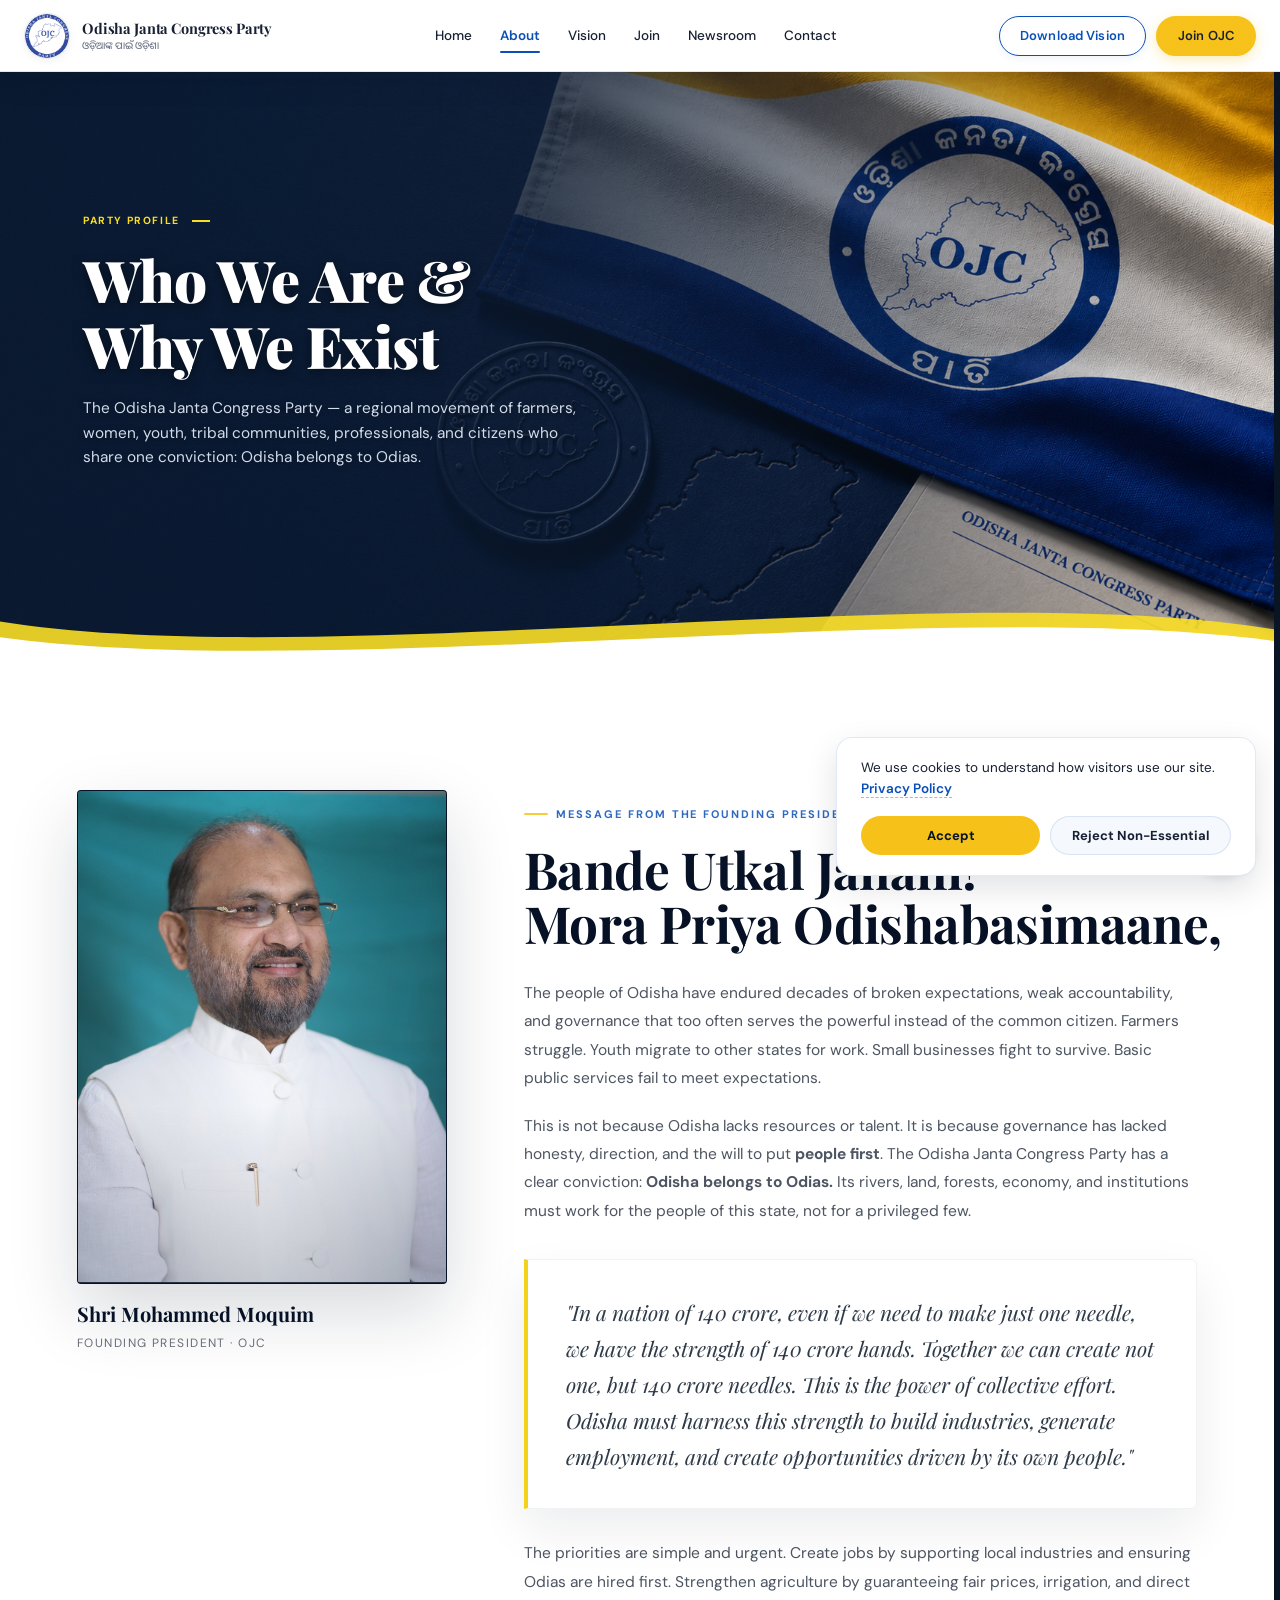
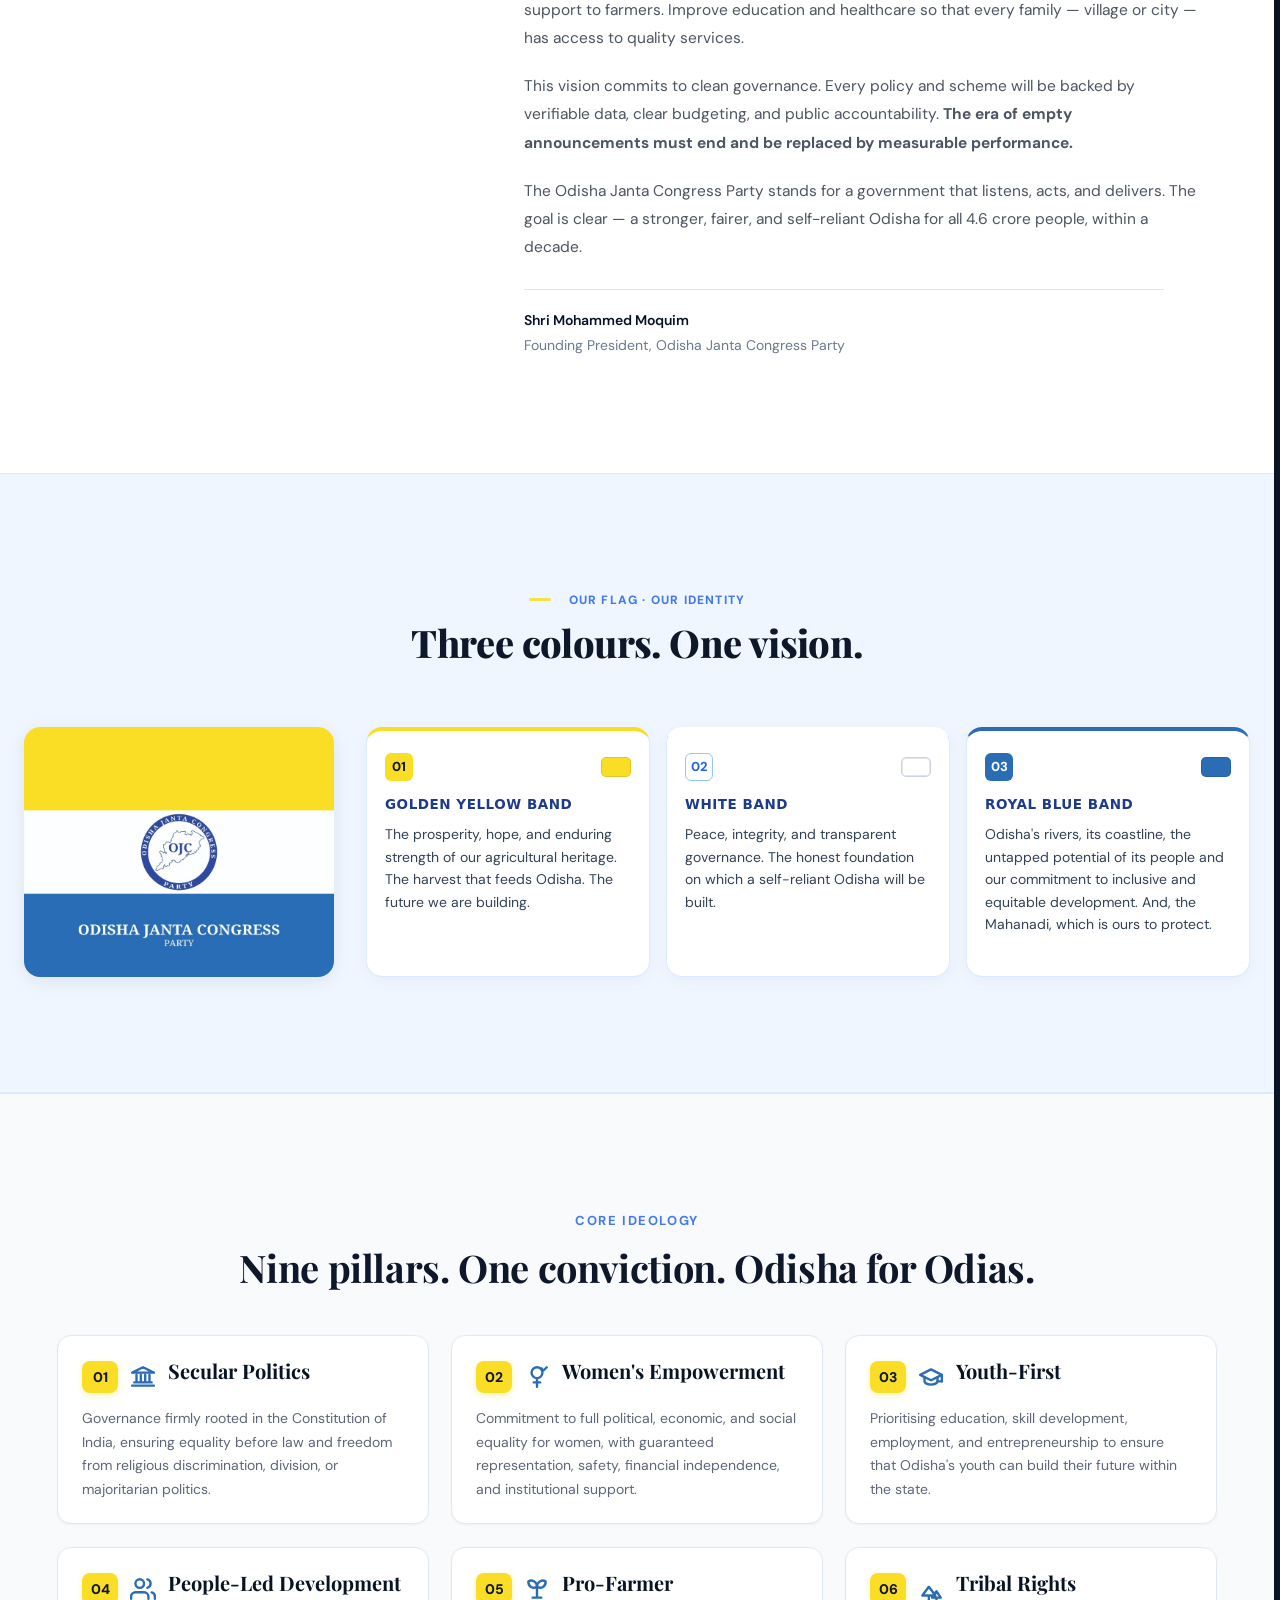
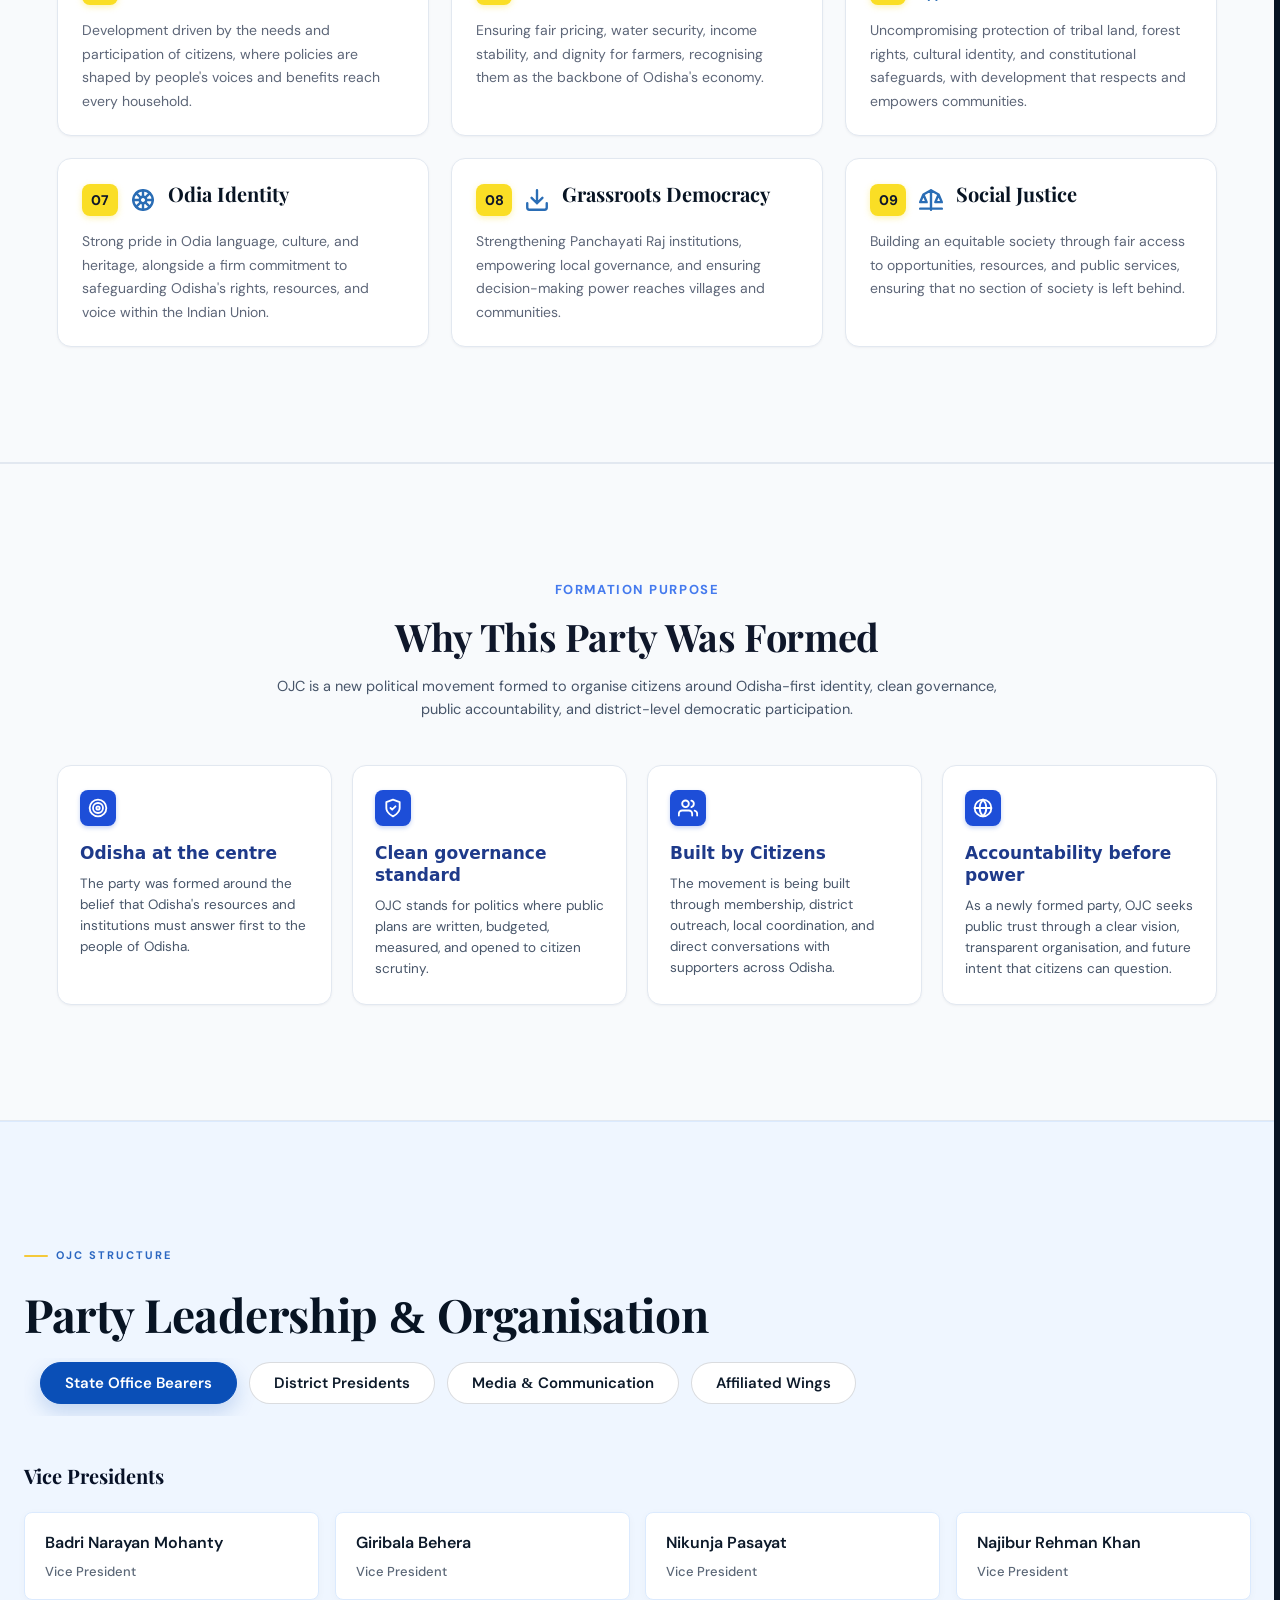
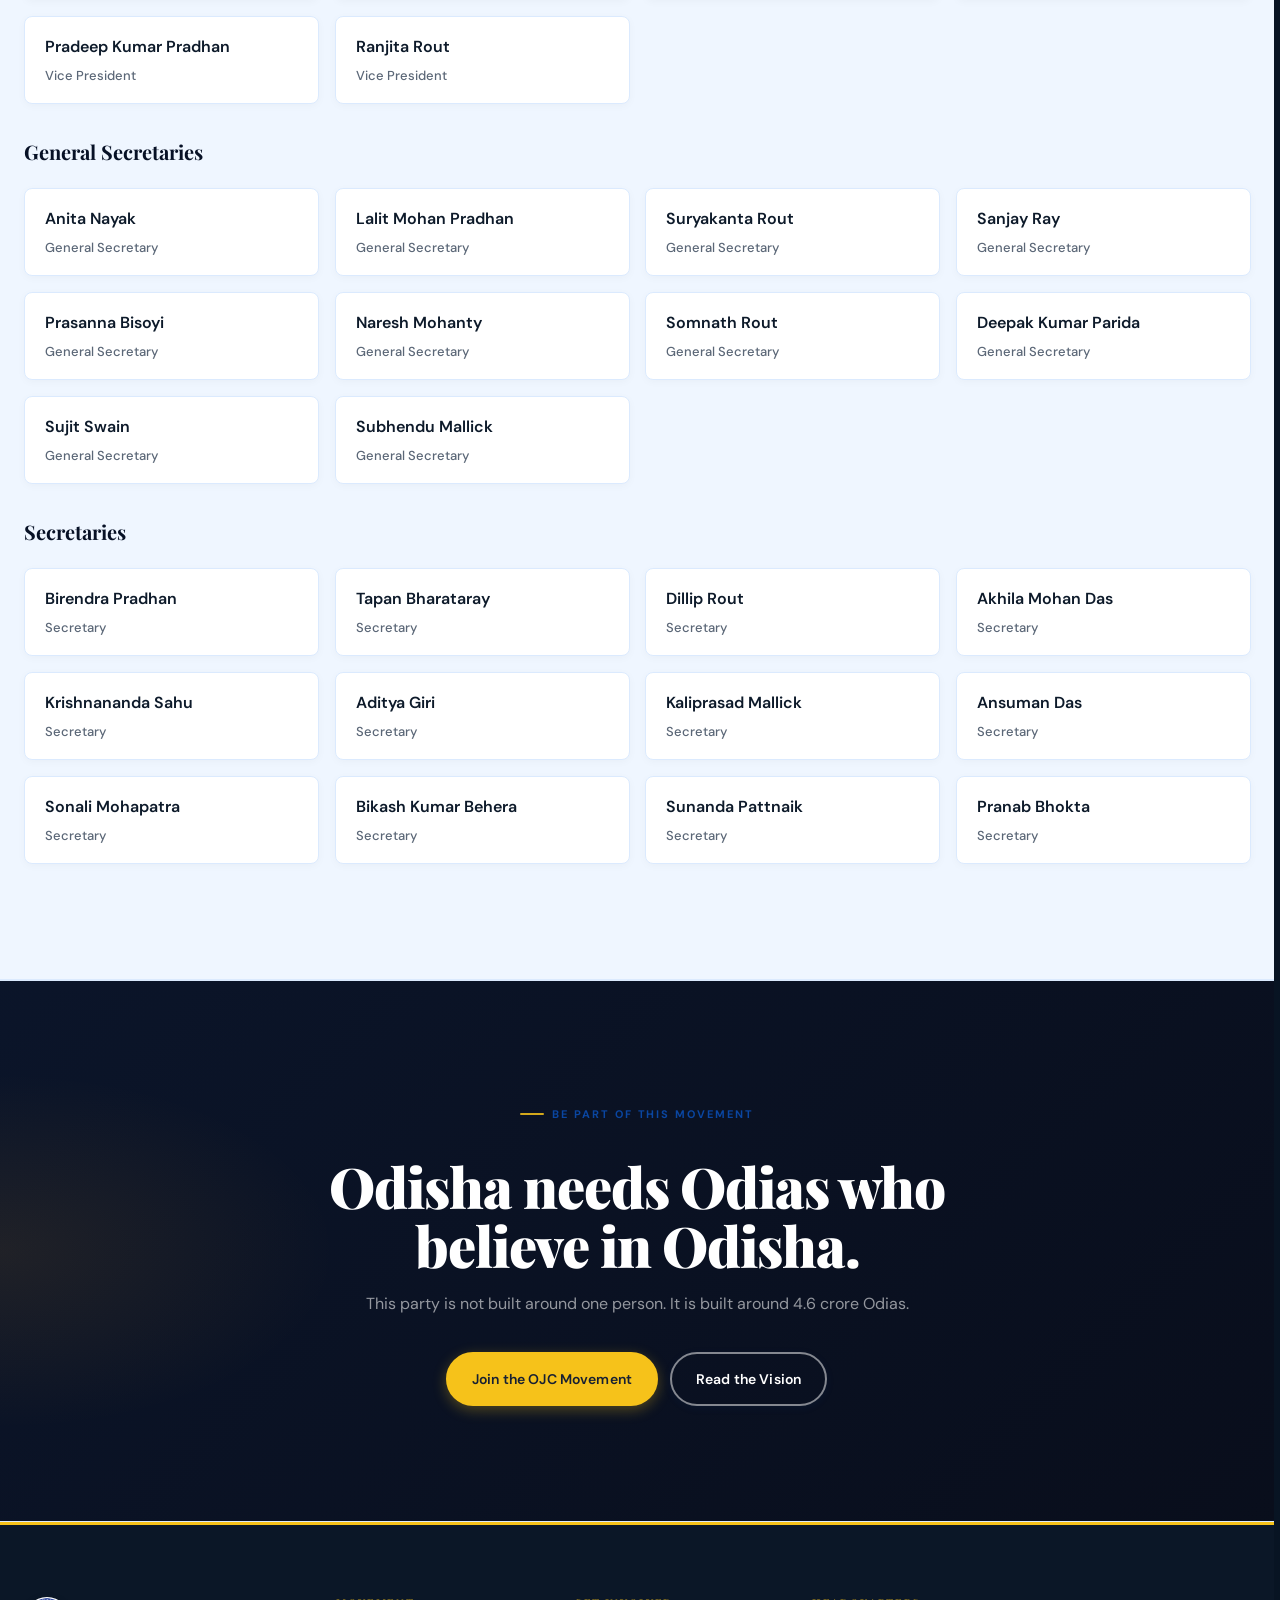
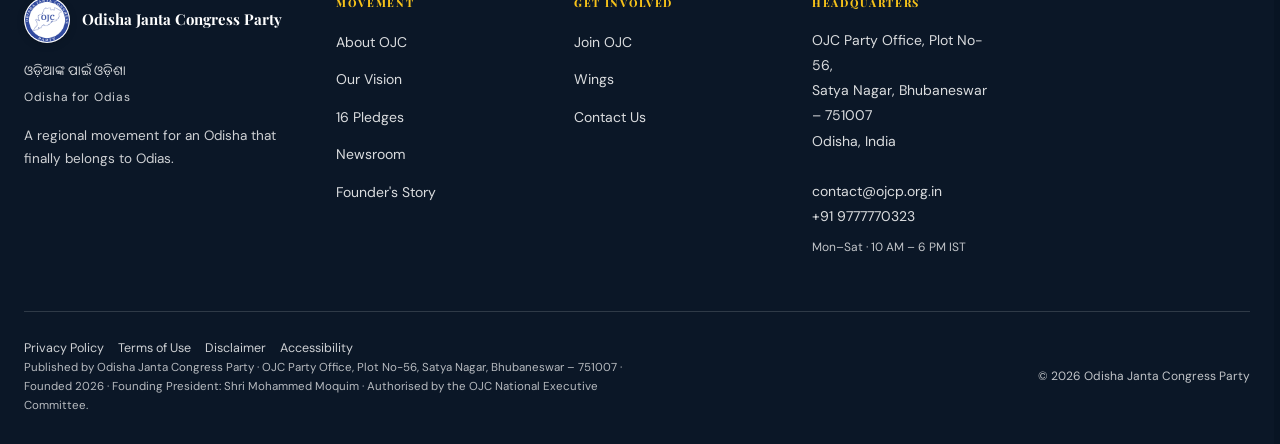
==== commit 862a5872: "Update OJCP website design and pages" ====
--- a/about.html
+++ b/about.html
@@ -97,7 +97,7 @@
         <svg class="curved-wave-svg" viewBox="0 0 1440 90" preserveAspectRatio="none"
           xmlns="http://www.w3.org/2000/svg">
           <path d="M0,32 C360,85 1080,-15 1440,40 L1440,65 C1080,10 360,105 0,50 Z" fill="#FADE25" opacity="0.9" />
-          <path d="M0,48 C380,95 1060,5 1440,52 L1440,90 L0,90 Z" fill="#FAF9F5" />
+          <path d="M0,48 C380,95 1060,5 1440,52 L1440,150 L0,150 Z" fill="#ffffff" />
         </svg>
       </div>
     </section>
@@ -164,7 +164,8 @@
           <!-- LEFT COLUMN: FLAG GRAPHIC (~28% width) -->
           <div class="flag-left-col">
             <div class="flag-graphic-card">
-              <img src="assets/images/selected/ojcp-flag-official.jpg?v=7.0" alt="Official Odisha Janta Congress Party Flag" class="flag-official-img">
+              <img src="assets/images/selected/ojcp-flag-official.jpg?v=7.0"
+                alt="Official Odisha Janta Congress Party Flag" class="flag-official-img">
             </div>
           </div>
 
@@ -178,7 +179,8 @@
                   <div class="flag-swatch flag-swatch--yellow"></div>
                 </div>
                 <h3 class="flag-card-name">GOLDEN YELLOW BAND</h3>
-                <p class="flag-card-body">The prosperity, hope, and enduring strength of our agricultural heritage. The harvest that feeds Odisha. The future we are building.</p>
+                <p class="flag-card-body">The prosperity, hope, and enduring strength of our agricultural heritage. The
+                  harvest that feeds Odisha. The future we are building.</p>
               </article>
 
               <!-- Card 2: White -->
@@ -188,7 +190,8 @@
                   <div class="flag-swatch flag-swatch--white"></div>
                 </div>
                 <h3 class="flag-card-name">WHITE BAND</h3>
-                <p class="flag-card-body">Peace, integrity, and transparent governance. The honest foundation on which a self-reliant Odisha will be built.</p>
+                <p class="flag-card-body">Peace, integrity, and transparent governance. The honest foundation on which a
+                  self-reliant Odisha will be built.</p>
               </article>
 
               <!-- Card 3: Royal Blue -->
@@ -198,7 +201,8 @@
                   <div class="flag-swatch flag-swatch--blue"></div>
                 </div>
                 <h3 class="flag-card-name">ROYAL BLUE BAND</h3>
-                <p class="flag-card-body">Odisha's rivers, its coastline, the untapped potential of its people and our commitment to inclusive and equitable development. And, the Mahanadi, which is ours to protect.</p>
+                <p class="flag-card-body">Odisha's rivers, its coastline, the untapped potential of its people and our
+                  commitment to inclusive and equitable development. And, the Mahanadi, which is ours to protect.</p>
               </article>
             </div>
           </div>
@@ -219,13 +223,15 @@
             <div class="pillar-card-header">
               <span class="pillar-badge">01</span>
               <div class="pillar-icon">
-                <svg width="26" height="26" viewBox="0 0 24 24" fill="none" stroke="#2563EB" stroke-width="2.2" stroke-linecap="round" stroke-linejoin="round">
-                  <path d="M2 20h20M4 17h16M6 17V10M10 10v7M14 10v7M18 10v7M12 3L2 8h20z"/>
+                <svg width="26" height="26" viewBox="0 0 24 24" fill="none" stroke="#2A6DB5" stroke-width="2.2"
+                  stroke-linecap="round" stroke-linejoin="round">
+                  <path d="M2 20h20M4 17h16M6 17V10M10 10v7M14 10v7M18 10v7M12 3L2 8h20z" />
                 </svg>
               </div>
               <h3 class="pillar-name">Secular Politics</h3>
             </div>
-            <p class="pillar-body">Governance firmly rooted in the Constitution of India, ensuring equality before law and freedom from religious discrimination, division, or majoritarian politics.</p>
+            <p class="pillar-body">Governance firmly rooted in the Constitution of India, ensuring equality before law
+              and freedom from religious discrimination, division, or majoritarian politics.</p>
           </article>
 
           <!-- 02: Women's Empowerment -->
@@ -233,15 +239,17 @@
             <div class="pillar-card-header">
               <span class="pillar-badge">02</span>
               <div class="pillar-icon">
-                <svg width="26" height="26" viewBox="0 0 24 24" fill="none" stroke="#2563EB" stroke-width="2.2" stroke-linecap="round" stroke-linejoin="round">
-                  <circle cx="12" cy="8" r="5"/>
-                  <path d="M12 13v8M9 17h6"/>
-                  <path d="M16 4l2 2 3-3"/>
+                <svg width="26" height="26" viewBox="0 0 24 24" fill="none" stroke="#2A6DB5" stroke-width="2.2"
+                  stroke-linecap="round" stroke-linejoin="round">
+                  <circle cx="12" cy="8" r="5" />
+                  <path d="M12 13v8M9 17h6" />
+                  <path d="M16 4l2 2 3-3" />
                 </svg>
               </div>
               <h3 class="pillar-name">Women's Empowerment</h3>
             </div>
-            <p class="pillar-body">Commitment to full political, economic, and social equality for women, with guaranteed representation, safety, financial independence, and institutional support.</p>
+            <p class="pillar-body">Commitment to full political, economic, and social equality for women, with
+              guaranteed representation, safety, financial independence, and institutional support.</p>
           </article>
 
           <!-- 03: Youth-First -->
@@ -249,15 +257,17 @@
             <div class="pillar-card-header">
               <span class="pillar-badge">03</span>
               <div class="pillar-icon">
-                <svg width="26" height="26" viewBox="0 0 24 24" fill="none" stroke="#2563EB" stroke-width="2.2" stroke-linecap="round" stroke-linejoin="round">
-                  <path d="M22 10v6M2 10l10-5 10 5-10 5z"/>
-                  <path d="M6 12.5V16a6 3 0 0 0 12 0v-3.5"/>
-                  <polyline points="18 16 22 16"/>
+                <svg width="26" height="26" viewBox="0 0 24 24" fill="none" stroke="#2A6DB5" stroke-width="2.2"
+                  stroke-linecap="round" stroke-linejoin="round">
+                  <path d="M22 10v6M2 10l10-5 10 5-10 5z" />
+                  <path d="M6 12.5V16a6 3 0 0 0 12 0v-3.5" />
+                  <polyline points="18 16 22 16" />
                 </svg>
               </div>
               <h3 class="pillar-name">Youth-First</h3>
             </div>
-            <p class="pillar-body">Prioritising education, skill development, employment, and entrepreneurship to ensure that Odisha's youth can build their future within the state.</p>
+            <p class="pillar-body">Prioritising education, skill development, employment, and entrepreneurship to ensure
+              that Odisha's youth can build their future within the state.</p>
           </article>
 
           <!-- 04: People-Led Development -->
@@ -265,16 +275,18 @@
             <div class="pillar-card-header">
               <span class="pillar-badge">04</span>
               <div class="pillar-icon">
-                <svg width="26" height="26" viewBox="0 0 24 24" fill="none" stroke="#2563EB" stroke-width="2.2" stroke-linecap="round" stroke-linejoin="round">
-                  <path d="M17 21v-2a4 4 0 0 0-4-4H5a4 4 0 0 0-4 4v2"/>
-                  <circle cx="9" cy="7" r="4"/>
-                  <path d="M23 21v-2a4 4 0 0 0-3-3.87"/>
-                  <path d="M16 3.13a4 4 0 0 1 0 7.75"/>
+                <svg width="26" height="26" viewBox="0 0 24 24" fill="none" stroke="#2A6DB5" stroke-width="2.2"
+                  stroke-linecap="round" stroke-linejoin="round">
+                  <path d="M17 21v-2a4 4 0 0 0-4-4H5a4 4 0 0 0-4 4v2" />
+                  <circle cx="9" cy="7" r="4" />
+                  <path d="M23 21v-2a4 4 0 0 0-3-3.87" />
+                  <path d="M16 3.13a4 4 0 0 1 0 7.75" />
                 </svg>
               </div>
               <h3 class="pillar-name">People-Led Development</h3>
             </div>
-            <p class="pillar-body">Development driven by the needs and participation of citizens, where policies are shaped by people's voices and benefits reach every household.</p>
+            <p class="pillar-body">Development driven by the needs and participation of citizens, where policies are
+              shaped by people's voices and benefits reach every household.</p>
           </article>
 
           <!-- 05: Pro-Farmer -->
@@ -282,13 +294,15 @@
             <div class="pillar-card-header">
               <span class="pillar-badge">05</span>
               <div class="pillar-icon">
-                <svg width="26" height="26" viewBox="0 0 24 24" fill="none" stroke="#2563EB" stroke-width="2.2" stroke-linecap="round" stroke-linejoin="round">
-                  <path d="M12 20V10M12 20H8M12 20h4M12 10C12 5 7 3 4 5c0 5 4 7 8 5M12 10c0-5 5-7 8-5 0 5-4 7-8 5"/>
+                <svg width="26" height="26" viewBox="0 0 24 24" fill="none" stroke="#2A6DB5" stroke-width="2.2"
+                  stroke-linecap="round" stroke-linejoin="round">
+                  <path d="M12 20V10M12 20H8M12 20h4M12 10C12 5 7 3 4 5c0 5 4 7 8 5M12 10c0-5 5-7 8-5 0 5-4 7-8 5" />
                 </svg>
               </div>
               <h3 class="pillar-name">Pro-Farmer</h3>
             </div>
-            <p class="pillar-body">Ensuring fair pricing, water security, income stability, and dignity for farmers, recognising them as the backbone of Odisha's economy.</p>
+            <p class="pillar-body">Ensuring fair pricing, water security, income stability, and dignity for farmers,
+              recognising them as the backbone of Odisha's economy.</p>
           </article>
 
           <!-- 06: Tribal Rights -->
@@ -296,13 +310,15 @@
             <div class="pillar-card-header">
               <span class="pillar-badge">06</span>
               <div class="pillar-icon">
-                <svg width="26" height="26" viewBox="0 0 24 24" fill="none" stroke="#2563EB" stroke-width="2.2" stroke-linecap="round" stroke-linejoin="round">
-                  <path d="M10 10l-6 8h12l-6-8zM17 14l-4 6h8l-4-6zM10 18v4M17 20v2"/>
+                <svg width="26" height="26" viewBox="0 0 24 24" fill="none" stroke="#2A6DB5" stroke-width="2.2"
+                  stroke-linecap="round" stroke-linejoin="round">
+                  <path d="M10 10l-6 8h12l-6-8zM17 14l-4 6h8l-4-6zM10 18v4M17 20v2" />
                 </svg>
               </div>
               <h3 class="pillar-name">Tribal Rights</h3>
             </div>
-            <p class="pillar-body">Uncompromising protection of tribal land, forest rights, cultural identity, and constitutional safeguards, with development that respects and empowers communities.</p>
+            <p class="pillar-body">Uncompromising protection of tribal land, forest rights, cultural identity, and
+              constitutional safeguards, with development that respects and empowers communities.</p>
           </article>
 
           <!-- 07: Odia Identity -->
@@ -310,15 +326,18 @@
             <div class="pillar-card-header">
               <span class="pillar-badge">07</span>
               <div class="pillar-icon">
-                <svg width="26" height="26" viewBox="0 0 24 24" fill="none" stroke="#2563EB" stroke-width="2.2" stroke-linecap="round" stroke-linejoin="round">
-                  <circle cx="12" cy="12" r="9"/>
-                  <circle cx="12" cy="12" r="3"/>
-                  <path d="M12 3v6M12 15v6M3 12h6M15 12h6M5.63 5.63l4.25 4.25M14.12 14.12l4.25 4.25M5.63 18.37l4.25-4.25M14.12 9.88l4.25-4.25"/>
+                <svg width="26" height="26" viewBox="0 0 24 24" fill="none" stroke="#2A6DB5" stroke-width="2.2"
+                  stroke-linecap="round" stroke-linejoin="round">
+                  <circle cx="12" cy="12" r="9" />
+                  <circle cx="12" cy="12" r="3" />
+                  <path
+                    d="M12 3v6M12 15v6M3 12h6M15 12h6M5.63 5.63l4.25 4.25M14.12 14.12l4.25 4.25M5.63 18.37l4.25-4.25M14.12 9.88l4.25-4.25" />
                 </svg>
               </div>
               <h3 class="pillar-name">Odia Identity</h3>
             </div>
-            <p class="pillar-body">Strong pride in Odia language, culture, and heritage, alongside a firm commitment to safeguarding Odisha's rights, resources, and voice within the Indian Union.</p>
+            <p class="pillar-body">Strong pride in Odia language, culture, and heritage, alongside a firm commitment to
+              safeguarding Odisha's rights, resources, and voice within the Indian Union.</p>
           </article>
 
           <!-- 08: Grassroots Democracy -->
@@ -326,13 +345,15 @@
             <div class="pillar-card-header">
               <span class="pillar-badge">08</span>
               <div class="pillar-icon">
-                <svg width="26" height="26" viewBox="0 0 24 24" fill="none" stroke="#2563EB" stroke-width="2.2" stroke-linecap="round" stroke-linejoin="round">
-                  <path d="M21 15v4a2 2 0 0 1-2 2H5a2 2 0 0 1-2-2v-4M7 10l5 5 5-5M12 15V3"/>
+                <svg width="26" height="26" viewBox="0 0 24 24" fill="none" stroke="#2A6DB5" stroke-width="2.2"
+                  stroke-linecap="round" stroke-linejoin="round">
+                  <path d="M21 15v4a2 2 0 0 1-2 2H5a2 2 0 0 1-2-2v-4M7 10l5 5 5-5M12 15V3" />
                 </svg>
               </div>
               <h3 class="pillar-name">Grassroots Democracy</h3>
             </div>
-            <p class="pillar-body">Strengthening Panchayati Raj institutions, empowering local governance, and ensuring decision-making power reaches villages and communities.</p>
+            <p class="pillar-body">Strengthening Panchayati Raj institutions, empowering local governance, and ensuring
+              decision-making power reaches villages and communities.</p>
           </article>
 
           <!-- 09: Social Justice -->
@@ -340,13 +361,15 @@
             <div class="pillar-card-header">
               <span class="pillar-badge">09</span>
               <div class="pillar-icon">
-                <svg width="26" height="26" viewBox="0 0 24 24" fill="none" stroke="#2563EB" stroke-width="2.2" stroke-linecap="round" stroke-linejoin="round">
-                  <path d="M12 3v18M5 7l7-4 7 4M5 7L2 14h6L5 7zm14 0l-3 7h6l-3-7zM2 20h20"/>
+                <svg width="26" height="26" viewBox="0 0 24 24" fill="none" stroke="#2A6DB5" stroke-width="2.2"
+                  stroke-linecap="round" stroke-linejoin="round">
+                  <path d="M12 3v18M5 7l7-4 7 4M5 7L2 14h6L5 7zm14 0l-3 7h6l-3-7zM2 20h20" />
                 </svg>
               </div>
               <h3 class="pillar-name">Social Justice</h3>
             </div>
-            <p class="pillar-body">Building an equitable society through fair access to opportunities, resources, and public services, ensuring that no section of society is left behind.</p>
+            <p class="pillar-body">Building an equitable society through fair access to opportunities, resources, and
+              public services, ensuring that no section of society is left behind.</p>
           </article>
         </div>
       </div>
--- a/assets/css/premium-redesign.css
+++ b/assets/css/premium-redesign.css
@@ -581,9 +581,16 @@
 }
 
 /* Dividers between sections */
-body main>section+section::before {
-  background: linear-gradient(90deg, transparent, var(--pr-border), transparent) !important;
-  height: 1px !important;
+body main>section+section::before,
+body.about-page .about-hero-redesign + section::before,
+body.join-page .join-hero-redesign + section::before,
+body.newsroom-page .newsroom-hero-redesign + section::before,
+body.vision-page .vision-hero-redesign + section::before,
+body.has-hero .hero + section::before {
+  display: none !important;
+  content: none !important;
+  height: 0 !important;
+  background: transparent !important;
 }
 
 /* ==========================================
@@ -2386,7 +2393,7 @@
 
   /* IDEOLOGY SECTION MOBILE */
   body.has-hero .ideology-section {
-    padding: 0 0 44px 0 !important;
+    padding: 0 !important;
   }
 
   body.has-hero .ideology-headline {
@@ -2520,7 +2527,7 @@
 
   /* IDEOLOGY SECTION SMALL MOBILE */
   body.has-hero .ideology-section {
-    padding: 0 0 36px 0 !important;
+    padding: 0 !important;
   }
 
   body.has-hero .ideology-headline {
@@ -3596,9 +3603,9 @@
   opacity: 0 !important;
 }
 
-html body.join-page .form-card > h2::after,
-body.join-page .form-card > h2::after,
-.form-card > h2::after,
+html body.join-page .form-card>h2::after,
+body.join-page .form-card>h2::after,
+.form-card>h2::after,
 body.join-page .form-card h2::after {
   background: #2563eb !important;
   width: 54px !important;
@@ -3609,6 +3616,7 @@
 }
 
 @media (max-width: 768px) {
+
   html body.join-page .form-card,
   body.join-page .form-card,
   .form-card {
@@ -3954,8 +3962,8 @@
 body.newsroom-page .newsroom-media-contact-section,
 body.newsroom-page main>section:nth-of-type(4) {
   background: #ffffff !important;
-  border-top: 1px solid var(--pr-border) !important;
-  border-bottom: 1px solid var(--pr-border) !important;
+  border-top: none !important;
+  border-bottom: none !important;
   padding: 56px 0 !important;
 }
 
@@ -6546,7 +6554,9 @@
 
 @media (max-width: 768px) {
 
-  /* Remove all bottom padding/margin on stats section and cards on mobile */
+  /* High-specificity override for mobile (all sizes <= 768px): remove white space above & below ideology image section */
+  html body.has-hero main>section.stats-section:not(.hero):not(.page-hero):not(.final-cta-section),
+  html body main>section.stats-section:not(.hero):not(.page-hero):not(.final-cta-section),
   html body.has-hero section.stats-section,
   html body section.stats-section,
   body.has-hero .stats-section,
@@ -6554,14 +6564,15 @@
   .stats-section {
     height: auto !important;
     min-height: 0 !important;
-    padding-top: clamp(24px, 4vw, 36px) !important;
-    padding-bottom: 0 !important;
+    padding-top: clamp(20px, 3.5vw, 32px) !important;
+    padding-bottom: clamp(20px, 3.5vw, 28px) !important;
     margin-top: 0 !important;
     margin-bottom: 0 !important;
     background-color: #F8FAFD !important;
     box-sizing: border-box !important;
   }
 
+  html body.has-hero main>section.stats-section:not(.hero):not(.page-hero)>.container,
   html body.has-hero .stats-section>.container,
   body .stats-section>.container,
   .stats-section>.container {
@@ -6582,6 +6593,8 @@
     margin-bottom: 0 !important;
   }
 
+  html body.has-hero main>section.ideology-section:not(.hero):not(.page-hero):not(.final-cta-section),
+  html body main>section.ideology-section:not(.hero):not(.page-hero):not(.final-cta-section),
   html body.has-hero section.ideology-section,
   html body section.ideology-section,
   body.has-hero .ideology-section,
@@ -6592,7 +6605,7 @@
     -webkit-clip-path: none !important;
     background: transparent !important;
     overflow: visible !important;
-    margin-top: -16px !important;
+    margin-top: 0 !important;
     margin-bottom: 0 !important;
     padding: 0 !important;
   }
@@ -6602,7 +6615,9 @@
   .ideology-photo {
     position: relative !important;
     width: 100% !important;
-    height: 300px !important;
+    height: auto !important;
+    min-height: 220px !important;
+    max-height: 360px !important;
     object-fit: cover !important;
     display: block !important;
     margin: 0 !important;
@@ -6623,8 +6638,9 @@
     width: 100% !important;
     height: auto !important;
     background: #2A6DB5 !important;
-    padding: 32px 24px 44px !important;
+    padding: 28px 20px 32px !important;
     margin-top: 0 !important;
+    margin-bottom: 0 !important;
     z-index: 2 !important;
   }
 
@@ -6645,6 +6661,19 @@
     -webkit-mask-size: 100% 100% !important;
     z-index: 3 !important;
   }
+
+  /* High specificity override for Personas section top padding directly following ideology image on mobile */
+  html body.has-hero main>section.personas-section:not(.hero):not(.page-hero):not(.final-cta-section),
+  html body main>section.personas-section:not(.hero):not(.page-hero):not(.final-cta-section),
+  html body.has-hero section.personas-section,
+  html body section.personas-section,
+  body.has-hero .personas-section,
+  body .personas-section,
+  .personas-section {
+    padding-top: clamp(20px, 3vw, 32px) !important;
+    margin-top: 0 !important;
+  }
+}
 }
 
 /* ============================================================
@@ -6928,11 +6957,11 @@
   border: none !important;
 }
 
-/* Badge (Yellow rounded box) */
+/* Badge (Official Flag Yellow rounded box) */
 body.about-page .pillar-badge,
 .pillar-badge {
-  background: #f59e0b !important;
-  color: #ffffff !important;
+  background: #fade25 !important;
+  color: #0f172a !important;
   font-size: 14px !important;
   font-weight: 800 !important;
   letter-spacing: 0 !important;
@@ -6944,23 +6973,31 @@
   align-items: center !important;
   justify-content: center !important;
   flex-shrink: 0 !important;
-  box-shadow: 0 2px 4px rgba(245, 158, 11, 0.25) !important;
+  box-shadow: 0 2px 6px rgba(250, 222, 37, 0.35) !important;
   border: none !important;
   margin: 0 !important;
   line-height: 1 !important;
 }
 
-/* Icon */
+/* Icon (Official Flag Blue) */
 body.about-page .pillar-icon,
 .pillar-icon {
   display: flex !important;
   align-items: center !important;
   justify-content: center !important;
   flex-shrink: 0 !important;
-  width: 28px !important;
-  height: 28px !important;
-  background: transparent !important;
-  border-radius: 0 !important;
+  color: #2a6db5 !important;
+}
+
+body.about-page .pillar-icon svg,
+.pillar-icon svg {
+  stroke: #2a6db5 !important;
+}
+
+width: 28px !important;
+height: 28px !important;
+background: transparent !important;
+border-radius: 0 !important;
 }
 
 body.about-page .pillar-icon svg,
@@ -7338,20 +7375,40 @@
   text-shadow: 0 1px 6px rgba(0, 0, 0, 0.4) !important;
 }
 
-body.about-page .about-hero-redesign .hero-curved-divider {
+body.about-page .about-hero-redesign,
+body.newsroom-page .newsroom-hero-redesign,
+body.join-page .join-hero-redesign,
+body.vision-page .vision-hero-redesign,
+.about-hero-redesign,
+.newsroom-hero-redesign,
+.join-hero-redesign,
+.vision-hero-redesign {
+  overflow: visible !important;
+}
+
+body.about-page .about-hero-redesign .hero-curved-divider,
+body.newsroom-page .newsroom-hero-redesign .hero-curved-divider,
+body.join-page .join-hero-redesign .hero-curved-divider,
+body.vision-page .vision-hero-redesign .hero-curved-divider,
+.hero-curved-divider {
   position: absolute !important;
-  bottom: -1px !important;
+  bottom: -3px !important;
   left: 0 !important;
   width: 100% !important;
-  height: clamp(40px, 7vw, 75px) !important;
-  z-index: 4 !important;
+  height: clamp(50px, 8vw, 85px) !important;
+  z-index: 10 !important;
   pointer-events: none !important;
-}
-
-body.about-page .about-hero-redesign .curved-wave-svg {
+  margin-bottom: 0 !important;
+}
+
+body.about-page .about-hero-redesign .curved-wave-svg,
+body.newsroom-page .newsroom-hero-redesign .curved-wave-svg,
+.curved-wave-svg {
   width: 100% !important;
   height: 100% !important;
   display: block !important;
+  transform: scaleY(1.03) !important;
+  transform-origin: bottom center !important;
 }
 
 /* RESPONSIVE MOBILE ART DIRECTION FOR ABOUT HERO (LEFT-ALIGNED, BIG & BOLD HEADLINE) */
@@ -7624,6 +7681,1012 @@
 }
 
 /* ============================================================
+   NEWSROOM HERO REDESIGN — FULL-BLEED EDITORIAL HERO (DESKTOP & MOBILE)
+   ============================================================ */
+body.newsroom-page .newsroom-hero-redesign,
+.newsroom-hero-redesign {
+  position: relative !important;
+  width: 100% !important;
+  max-width: 100% !important;
+  min-width: 100% !important;
+  height: clamp(520px, 75vh, 720px) !important;
+  margin: 0 !important;
+  padding: 0 !important;
+  border: none !important;
+  outline: none !important;
+  overflow: visible !important;
+  display: flex !important;
+  align-items: center !important;
+  box-sizing: border-box !important;
+  background: #0a192f !important;
+}
+
+body.newsroom-page .newsroom-hero-redesign .hero-bg-image-wrapper {
+  position: absolute !important;
+  inset: 0 !important;
+  width: 100% !important;
+  height: 100% !important;
+  z-index: 1 !important;
+}
+
+body.newsroom-page .newsroom-hero-redesign .hero-bg-image {
+  width: 100% !important;
+  height: 100% !important;
+  object-fit: cover !important;
+  object-position: top right !important;
+  display: block !important;
+}
+
+body.newsroom-page .newsroom-hero-redesign .hero-cinematic-overlay {
+  position: absolute !important;
+  inset: 0 !important;
+  width: 100% !important;
+  height: 100% !important;
+  z-index: 2 !important;
+  background: linear-gradient(to right, rgba(10, 25, 47, 0.94) 0%, rgba(10, 25, 47, 0.82) 45%, rgba(10, 25, 47, 0.35) 78%, transparent 100%) !important;
+}
+
+body.newsroom-page .newsroom-hero-redesign .vision-hero-content {
+  position: relative !important;
+  z-index: 3 !important;
+  width: 100% !important;
+  max-width: 840px !important;
+  margin: 0 !important;
+  padding-left: clamp(48px, 6.5vw, 110px) !important;
+  padding-right: 24px !important;
+  box-sizing: border-box !important;
+  text-align: left !important;
+}
+
+body.newsroom-page .newsroom-hero-redesign .vision-eyebrow-badge {
+  display: inline-flex !important;
+  align-items: center !important;
+  gap: 12px !important;
+  margin-bottom: 16px !important;
+  width: auto !important;
+}
+
+body.newsroom-page .newsroom-hero-redesign .eyebrow-text {
+  font-size: 0.65rem !important;
+  font-weight: 700 !important;
+  letter-spacing: 1.6px !important;
+  text-transform: uppercase !important;
+  color: #fade25 !important;
+  display: inline-block !important;
+  width: auto !important;
+}
+
+body.newsroom-page .newsroom-hero-redesign .eyebrow-line {
+  width: 18px !important;
+  height: 2px !important;
+  background: #fade25 !important;
+  display: inline-block !important;
+}
+
+body.newsroom-page .newsroom-hero-redesign .vision-hero-headline {
+  font-family: 'Playfair Display', Georgia, serif !important;
+  font-size: clamp(2.4rem, 4.2vw, 3.8rem) !important;
+  font-weight: 900 !important;
+  color: #ffffff !important;
+  line-height: 1.15 !important;
+  margin: 0 0 18px 0 !important;
+  letter-spacing: -0.5px !important;
+  max-width: 840px !important;
+  text-align: left !important;
+  text-shadow: 0 3px 12px rgba(0, 0, 0, 0.5) !important;
+}
+
+body.newsroom-page .newsroom-hero-redesign .vision-hero-sub {
+  font-size: clamp(0.95rem, 1.2vw, 1.12rem) !important;
+  color: #d1dced !important;
+  max-width: 580px !important;
+  margin-bottom: 0 !important;
+  line-height: 1.6 !important;
+  text-align: left !important;
+  text-shadow: 0 1px 6px rgba(0, 0, 0, 0.4) !important;
+}
+
+body.newsroom-page .newsroom-hero-redesign .hero-curved-divider {
+  position: absolute !important;
+  bottom: -1px !important;
+  left: 0 !important;
+  width: 100% !important;
+  height: clamp(40px, 7vw, 75px) !important;
+  z-index: 4 !important;
+  pointer-events: none !important;
+}
+
+body.newsroom-page .newsroom-hero-redesign .curved-wave-svg {
+  width: 100% !important;
+  height: 100% !important;
+  display: block !important;
+}
+
+body.newsroom-page .newsroom-gallery-section,
+.newsroom-gallery-section,
+body.about-page .about-founder-section,
+body.join-page #join-section,
+body.vision-page #feature-chapters,
+body.contact-page .contact-channel-section,
+.contact-channel-section {
+  background: #ffffff !important;
+  border-top: none !important;
+  box-shadow: none !important;
+}
+
+/* RESPONSIVE MOBILE ART DIRECTION FOR NEWSROOM HERO */
+@media (max-width: 768px) {
+
+  body.newsroom-page .newsroom-hero-redesign,
+  .newsroom-hero-redesign {
+    height: auto !important;
+    min-height: auto !important;
+    padding-top: 76px !important;
+    padding-bottom: 56px !important;
+  }
+
+  body.newsroom-page .newsroom-hero-redesign .hero-bg-image-wrapper {
+    inset: 0 !important;
+    top: 0 !important;
+    width: 100% !important;
+    height: 100% !important;
+  }
+
+  body.newsroom-page .newsroom-hero-redesign .hero-bg-image {
+    object-position: top right !important;
+  }
+
+  body.newsroom-page .newsroom-hero-redesign .hero-cinematic-overlay {
+    background: linear-gradient(to right, rgba(10, 25, 47, 0.94) 0%, rgba(10, 25, 47, 0.84) 65%, rgba(10, 25, 47, 0.45) 100%) !important;
+  }
+
+  body.newsroom-page .newsroom-hero-redesign .vision-hero-content {
+    padding-left: 16px !important;
+    padding-right: 16px !important;
+    text-align: left !important;
+    margin: 0 !important;
+  }
+
+  body.newsroom-page .newsroom-hero-redesign .vision-eyebrow-badge {
+    margin: 0 0 10px 0 !important;
+    justify-content: flex-start !important;
+    display: inline-flex !important;
+    gap: 8px !important;
+  }
+
+  body.newsroom-page .newsroom-hero-redesign .eyebrow-text {
+    font-size: 0.60rem !important;
+    letter-spacing: 1.4px !important;
+  }
+
+  body.newsroom-page .newsroom-hero-redesign .eyebrow-line {
+    width: 14px !important;
+  }
+
+  body.newsroom-page .newsroom-hero-redesign .vision-hero-headline {
+    font-size: clamp(1.85rem, 6vw, 2.5rem) !important;
+    line-height: 1.18 !important;
+    font-weight: 900 !important;
+    margin: 0 0 12px 0 !important;
+    text-align: left !important;
+    max-width: 100% !important;
+  }
+
+  body.newsroom-page .newsroom-hero-redesign .vision-hero-sub {
+    font-size: clamp(0.88rem, 3.4vw, 1rem) !important;
+    line-height: 1.55 !important;
+    text-align: left !important;
+    margin: 0 !important;
+    max-width: 100% !important;
+  }
+
+  body.newsroom-page .newsroom-hero-redesign .hero-curved-divider {
+    height: clamp(35px, 8vw, 60px) !important;
+  }
+}
+
+/* ============================================================
+   CONTACT HERO REDESIGN — FULL-BLEED EDITORIAL HERO (DESKTOP & MOBILE)
+   ============================================================ */
+body.contact-page .contact-hero-redesign,
+.contact-hero-redesign {
+  position: relative !important;
+  width: 100% !important;
+  max-width: 100% !important;
+  min-width: 100% !important;
+  height: clamp(520px, 75vh, 720px) !important;
+  margin: 0 !important;
+  padding: 0 !important;
+  border: none !important;
+  outline: none !important;
+  overflow: visible !important;
+  display: flex !important;
+  align-items: center !important;
+  box-sizing: border-box !important;
+  background: #0a192f !important;
+}
+
+body.contact-page .contact-hero-redesign .hero-bg-image-wrapper {
+  position: absolute !important;
+  inset: 0 !important;
+  width: 100% !important;
+  height: 100% !important;
+  z-index: 1 !important;
+}
+
+body.contact-page .contact-hero-redesign .hero-bg-image {
+  width: 100% !important;
+  height: 100% !important;
+  object-fit: cover !important;
+  object-position: top right !important;
+  display: block !important;
+}
+
+body.contact-page .contact-hero-redesign .hero-cinematic-overlay {
+  position: absolute !important;
+  inset: 0 !important;
+  width: 100% !important;
+  height: 100% !important;
+  z-index: 2 !important;
+  background: linear-gradient(to right, rgba(10, 25, 47, 0.94) 0%, rgba(10, 25, 47, 0.82) 45%, rgba(10, 25, 47, 0.35) 78%, transparent 100%) !important;
+}
+
+body.contact-page .contact-hero-redesign .vision-hero-content {
+  position: relative !important;
+  z-index: 3 !important;
+  width: 100% !important;
+  max-width: 840px !important;
+  margin: 0 !important;
+  padding-left: clamp(48px, 6.5vw, 110px) !important;
+  padding-right: 24px !important;
+  box-sizing: border-box !important;
+  text-align: left !important;
+}
+
+body.contact-page .contact-hero-redesign .vision-eyebrow-badge {
+  display: inline-flex !important;
+  align-items: center !important;
+  gap: 12px !important;
+  margin-bottom: 16px !important;
+  width: auto !important;
+}
+
+body.contact-page .contact-hero-redesign .eyebrow-text {
+  font-size: 0.65rem !important;
+  font-weight: 700 !important;
+  letter-spacing: 1.6px !important;
+  text-transform: uppercase !important;
+  color: #fade25 !important;
+  display: inline-block !important;
+  width: auto !important;
+}
+
+body.contact-page .contact-hero-redesign .eyebrow-line {
+  width: 18px !important;
+  height: 2px !important;
+  background: #fade25 !important;
+  display: inline-block !important;
+}
+
+body.contact-page .contact-hero-redesign .vision-hero-headline {
+  font-family: 'Playfair Display', Georgia, serif !important;
+  font-size: clamp(2.4rem, 4.2vw, 3.8rem) !important;
+  font-weight: 900 !important;
+  color: #ffffff !important;
+  line-height: 1.15 !important;
+  margin: 0 0 18px 0 !important;
+  letter-spacing: -0.5px !important;
+  max-width: 840px !important;
+  text-align: left !important;
+  text-shadow: 0 3px 12px rgba(0, 0, 0, 0.5) !important;
+}
+
+body.contact-page .contact-hero-redesign .vision-hero-sub {
+  font-size: clamp(0.95rem, 1.2vw, 1.12rem) !important;
+  color: #d1dced !important;
+  max-width: 580px !important;
+  margin-bottom: 0 !important;
+  line-height: 1.6 !important;
+  text-align: left !important;
+  text-shadow: 0 1px 6px rgba(0, 0, 0, 0.4) !important;
+}
+
+body.contact-page .contact-hero-redesign .hero-curved-divider {
+  position: absolute !important;
+  bottom: -3px !important;
+  left: 0 !important;
+  width: 100% !important;
+  height: clamp(50px, 8vw, 85px) !important;
+  z-index: 10 !important;
+  pointer-events: none !important;
+}
+
+body.contact-page .contact-hero-redesign .curved-wave-svg {
+  width: 100% !important;
+  height: 100% !important;
+  display: block !important;
+  transform: scaleY(1.03) !important;
+  transform-origin: bottom center !important;
+}
+
+@media (max-width: 768px) {
+  body.contact-page .contact-hero-redesign,
+  .contact-hero-redesign {
+    height: auto !important;
+    min-height: auto !important;
+    padding-top: 76px !important;
+    padding-bottom: 56px !important;
+  }
+
+  body.contact-page .contact-hero-redesign .hero-bg-image-wrapper {
+    inset: 0 !important;
+    top: 0 !important;
+    width: 100% !important;
+    height: 100% !important;
+  }
+
+  body.contact-page .contact-hero-redesign .hero-bg-image {
+    object-position: top right !important;
+  }
+
+  body.contact-page .contact-hero-redesign .hero-cinematic-overlay {
+    background: linear-gradient(to right, rgba(10, 25, 47, 0.94) 0%, rgba(10, 25, 47, 0.84) 65%, rgba(10, 25, 47, 0.45) 100%) !important;
+  }
+
+  body.contact-page .contact-hero-redesign .vision-hero-content {
+    padding-left: 16px !important;
+    padding-right: 16px !important;
+    text-align: left !important;
+    margin: 0 !important;
+  }
+
+  body.contact-page .contact-hero-redesign .vision-eyebrow-badge {
+    margin: 0 0 10px 0 !important;
+    justify-content: flex-start !important;
+    display: inline-flex !important;
+    gap: 8px !important;
+  }
+
+  body.contact-page .contact-hero-redesign .eyebrow-text {
+    font-size: 0.60rem !important;
+    letter-spacing: 1.4px !important;
+  }
+
+  body.contact-page .contact-hero-redesign .eyebrow-line {
+    width: 14px !important;
+  }
+
+  body.contact-page .contact-hero-redesign .vision-hero-headline {
+    font-size: clamp(1.85rem, 6vw, 2.5rem) !important;
+    line-height: 1.18 !important;
+    font-weight: 900 !important;
+    margin: 0 0 12px 0 !important;
+    text-align: left !important;
+    max-width: 100% !important;
+  }
+
+  body.contact-page .contact-hero-redesign .vision-hero-sub {
+    font-size: clamp(0.88rem, 3.4vw, 1rem) !important;
+    line-height: 1.55 !important;
+    text-align: left !important;
+    margin: 0 !important;
+    max-width: 100% !important;
+  }
+
+  body.contact-page .contact-hero-redesign .hero-curved-divider {
+    height: clamp(35px, 8vw, 60px) !important;
+  }
+}
+
+/* ============================================================
+   NEWSROOM PAGE — VISION STATISTICS SECTION REDESIGN
+   ============================================================ */
+body.newsroom-page .stats-dossier {
+  background: #edf4fd !important;
+  padding: clamp(36px, 5vw, 56px) clamp(24px, 4vw, 44px) !important;
+  border-radius: 20px !important;
+  border: 1px solid rgba(42, 109, 181, 0.12) !important;
+  margin-top: 48px !important;
+  margin-bottom: 48px !important;
+  box-shadow: 0 4px 20px rgba(15, 23, 42, 0.03) !important;
+}
+
+/* ============================================================
+   CONTACT PAGE — COMPLETE REDESIGN MATCHING REFERENCE SPEC
+   ============================================================ */
+
+body.contact-page .container {
+  max-width: 1320px !important;
+  width: 95% !important;
+}
+
+/* 1. TOP CHANNEL CARDS (4-COLUMN GRID) */
+.contact-channel-section {
+  padding: 24px 0 16px !important;
+  background: #ffffff !important;
+}
+
+.contact-channel-grid {
+  display: grid !important;
+  grid-template-columns: repeat(4, 1fr) !important;
+  gap: 28px !important;
+}
+
+.contact-channel-card {
+  background: #ffffff !important;
+  border: 1px solid rgba(42, 109, 181, 0.16) !important;
+  border-radius: 20px !important;
+  padding: 36px 24px 32px !important;
+  text-align: center !important;
+  display: flex !important;
+  flex-direction: column !important;
+  align-items: center !important;
+  text-decoration: none !important;
+  box-shadow: 0 6px 24px rgba(15, 23, 42, 0.04) !important;
+  transition: all 0.28s ease !important;
+}
+
+.contact-channel-card:hover {
+  transform: translateY(-6px) !important;
+  border-color: #2A6DB5 !important;
+  box-shadow: 0 16px 36px rgba(42, 109, 181, 0.14) !important;
+}
+
+.channel-badge-pill {
+  font-size: 0.72rem !important;
+  font-weight: 800 !important;
+  letter-spacing: 1.4px !important;
+  color: #2A6DB5 !important;
+  background: #eff6ff !important;
+  border: 1px solid rgba(42, 109, 181, 0.18) !important;
+  padding: 5px 16px !important;
+  border-radius: 50px !important;
+  text-transform: uppercase !important;
+  margin-bottom: 24px !important;
+}
+
+.channel-icon-wrapper {
+  display: flex !important;
+  align-items: center !important;
+  justify-content: center !important;
+  margin-bottom: 18px !important;
+}
+
+.channel-icon-wrapper svg {
+  width: 54px !important;
+  height: 54px !important;
+}
+
+.channel-yellow-dash {
+  width: 36px !important;
+  height: 3.5px !important;
+  background: #FADE25 !important;
+  border-radius: 2px !important;
+  margin-bottom: 20px !important;
+}
+
+.channel-card-title {
+  font-family: 'DM Sans', sans-serif !important;
+  font-size: 1.05rem !important;
+  font-weight: 800 !important;
+  color: #0f172a !important;
+  letter-spacing: 0.04em !important;
+  line-height: 1.4 !important;
+  margin: 0 0 14px 0 !important;
+  text-transform: uppercase !important;
+}
+
+.channel-card-email {
+  font-size: 1.02rem !important;
+  font-weight: 700 !important;
+  color: #2A6DB5 !important;
+}
+
+.contact-channel-card:hover .channel-card-email {
+  text-decoration: underline !important;
+}
+
+/* 2. FIND US IN BHUBANESWAR & HQ DOSSIER CARD */
+.contact-hq-section {
+  padding: 16px 0 20px !important;
+  background: #ffffff !important;
+}
+
+.contact-hq-layout {
+  display: grid !important;
+  grid-template-columns: minmax(320px, 380px) minmax(0, 1fr) !important;
+  gap: 56px !important;
+  align-items: center !important;
+}
+
+.hq-headline {
+  font-family: 'Playfair Display', Georgia, serif !important;
+  font-size: clamp(2.5rem, 4.2vw, 3.6rem) !important;
+  font-weight: 800 !important;
+  color: #0f172a !important;
+  line-height: 1.15 !important;
+  margin: 0 0 18px 0 !important;
+  letter-spacing: -0.5px !important;
+}
+
+.hq-yellow-dash {
+  width: 40px !important;
+  height: 4px !important;
+  background: #FADE25 !important;
+  border-radius: 2px !important;
+  margin-bottom: 24px !important;
+}
+
+.hq-body {
+  font-size: 1.05rem !important;
+  color: #475569 !important;
+  line-height: 1.7 !important;
+  margin: 0 !important;
+  max-width: 360px !important;
+}
+
+.contact-hq-dossier-card {
+  background: #ffffff !important;
+  border: 1px solid rgba(42, 109, 181, 0.16) !important;
+  border-radius: 20px !important;
+  padding: 20px 40px !important;
+  box-shadow: 0 6px 24px rgba(15, 23, 42, 0.04) !important;
+}
+
+.hq-dossier-row {
+  display: flex !important;
+  gap: 28px !important;
+  padding: 28px 0 !important;
+  border-bottom: 1px solid #eff6ff !important;
+}
+
+.hq-dossier-row:last-child {
+  border-bottom: none !important;
+}
+
+.hq-badge-cell {
+  display: flex !important;
+  flex-direction: column !important;
+  align-items: center !important;
+  min-width: 48px !important;
+}
+
+.hq-badge-label {
+  font-size: 0.72rem !important;
+  font-weight: 800 !important;
+  color: #2A6DB5 !important;
+  letter-spacing: 1.4px !important;
+}
+
+.badge-dash {
+  width: 18px !important;
+  height: 2.5px !important;
+  background: #FADE25 !important;
+  margin-top: 5px !important;
+}
+
+.hq-content-cell {
+  flex: 1 !important;
+}
+
+.hq-block-title {
+  font-family: 'DM Sans', sans-serif !important;
+  font-size: 0.95rem !important;
+  font-weight: 800 !important;
+  color: #0f172a !important;
+  letter-spacing: 0.05em !important;
+  margin: 0 0 8px 0 !important;
+  text-transform: uppercase !important;
+}
+
+.hq-block-desc {
+  font-size: 1.05rem !important;
+  color: #475569 !important;
+  line-height: 1.6 !important;
+  margin: 0 !important;
+}
+
+.hq-split-row {
+  display: grid !important;
+  grid-template-columns: 1fr 1fr !important;
+  gap: 28px !important;
+}
+
+.hq-split-col {
+  display: flex !important;
+  gap: 24px !important;
+}
+
+.hq-link {
+  color: #2A6DB5 !important;
+  font-weight: 700 !important;
+  text-decoration: none !important;
+}
+
+.hq-link:hover {
+  text-decoration: underline !important;
+}
+
+.hq-phone-link {
+  color: #0f172a !important;
+  font-weight: 800 !important;
+  text-decoration: none !important;
+}
+
+/* 3. BLUE DOSSIER BANNER (RESPONSE TIMES & ACCREDITATION) */
+.contact-blue-dossier-section {
+  padding: 20px 0 24px !important;
+  background: #ffffff !important;
+}
+
+.contact-blue-dossier-card {
+  background: linear-gradient(135deg, #091e42 0%, #0b2545 100%) !important;
+  border-radius: 20px !important;
+  padding: 54px 56px !important;
+  display: grid !important;
+  grid-template-columns: 1fr 1fr !important;
+  gap: 56px !important;
+  box-shadow: 0 16px 40px rgba(11, 37, 69, 0.28) !important;
+}
+
+.blue-dossier-col.left-col {
+  border-right: 1px solid rgba(255, 255, 255, 0.14) !important;
+  padding-right: 44px !important;
+}
+
+.blue-eyebrow {
+  font-size: 0.72rem !important;
+  font-weight: 800 !important;
+  letter-spacing: 2px !important;
+  color: #FADE25 !important;
+  text-transform: uppercase !important;
+  display: block !important;
+  margin-bottom: 10px !important;
+}
+
+.blue-dossier-title {
+  font-family: 'Playfair Display', Georgia, serif !important;
+  font-size: clamp(2rem, 3vw, 2.7rem) !important;
+  font-weight: 700 !important;
+  color: #ffffff !important;
+  margin: 0 0 28px 0 !important;
+  line-height: 1.2 !important;
+}
+
+.response-times-list {
+  list-style: none !important;
+  padding: 0 !important;
+  margin: 0 !important;
+  display: flex !important;
+  flex-direction: column !important;
+  gap: 18px !important;
+}
+
+.response-times-list li {
+  display: flex !important;
+  justify-content: space-between !important;
+  align-items: center !important;
+  font-size: 1.05rem !important;
+  color: #e2e8f0 !important;
+}
+
+.yellow-bullet-dash {
+  color: #FADE25 !important;
+  font-size: 12px !important;
+  margin-right: 12px !important;
+}
+
+.time-val {
+  font-weight: 800 !important;
+  color: #ffffff !important;
+}
+
+.accreditation-header {
+  display: flex !important;
+  justify-content: space-between !important;
+  align-items: flex-start !important;
+}
+
+.gold-doc-icon svg {
+  width: 42px !important;
+  height: 42px !important;
+}
+
+.accreditation-body {
+  font-size: 1.05rem !important;
+  color: #cbd5e1 !important;
+  line-height: 1.7 !important;
+  margin: 0 !important;
+}
+
+.gold-email-link {
+  color: #FADE25 !important;
+  font-weight: 700 !important;
+  text-decoration: underline !important;
+}
+
+/* 4. SEND US A MESSAGE FORM SECTION */
+.contact-form-section {
+  padding: 24px 0 48px !important;
+  background: #ffffff !important;
+}
+
+.contact-form-layout {
+  display: grid !important;
+  grid-template-columns: minmax(280px, 360px) minmax(0, 1fr) !important;
+  gap: 56px !important;
+}
+
+.form-eyebrow {
+  font-size: 0.72rem !important;
+  font-weight: 800 !important;
+  letter-spacing: 2px !important;
+  color: #2A6DB5 !important;
+  text-transform: uppercase !important;
+  display: block !important;
+  margin-bottom: 14px !important;
+}
+
+.form-headline {
+  font-family: 'Playfair Display', Georgia, serif !important;
+  font-size: clamp(2.5rem, 4.2vw, 3.6rem) !important;
+  font-weight: 800 !important;
+  color: #0f172a !important;
+  line-height: 1.15 !important;
+  margin: 0 0 18px 0 !important;
+  letter-spacing: -0.5px !important;
+}
+
+.form-lead {
+  font-size: 1.05rem !important;
+  color: #475569 !important;
+  line-height: 1.7 !important;
+  margin: 0 !important;
+}
+
+.contact-form-card {
+  background: #ffffff !important;
+  border: 1px solid rgba(42, 109, 181, 0.16) !important;
+  border-radius: 20px !important;
+  padding: 48px !important;
+  box-shadow: 0 8px 30px rgba(15, 23, 42, 0.05) !important;
+}
+
+.form-grid-2col {
+  display: grid !important;
+  grid-template-columns: 1fr 1fr !important;
+  gap: 24px !important;
+  margin-bottom: 24px !important;
+}
+
+.form-label {
+  font-size: 0.95rem !important;
+  font-weight: 700 !important;
+  color: #0f172a !important;
+  margin-bottom: 8px !important;
+  display: block !important;
+}
+
+.form-input,
+.form-select,
+.form-textarea {
+  font-size: 1.02rem !important;
+  padding: 16px 18px !important;
+  border-radius: 10px !important;
+  border: 1px solid #cbd5e1 !important;
+  width: 100% !important;
+  box-sizing: border-box !important;
+}
+
+.form-input:focus,
+.form-select:focus,
+.form-textarea:focus {
+  border-color: #2A6DB5 !important;
+  outline: none !important;
+  box-shadow: 0 0 0 3px rgba(42, 109, 181, 0.15) !important;
+}
+
+.form-group.full-width {
+  margin-bottom: 24px !important;
+}
+
+.consent-label {
+  font-size: 0.98rem !important;
+  color: #475569 !important;
+  line-height: 1.5 !important;
+}
+
+.contact-submit-btn {
+  background: #2A6DB5 !important;
+  color: #ffffff !important;
+  font-weight: 800 !important;
+  font-size: 1.12rem !important;
+  padding: 18px !important;
+  border-radius: 10px !important;
+  width: 100% !important;
+  border: none !important;
+  cursor: pointer !important;
+  transition: all 0.25s ease !important;
+  box-shadow: 0 4px 14px rgba(42, 109, 181, 0.25) !important;
+}
+
+.contact-submit-btn:hover {
+  background: #1e518b !important;
+  transform: translateY(-2px) !important;
+  box-shadow: 0 8px 22px rgba(42, 109, 181, 0.35) !important;
+}
+
+/* RESPONSIVE BREAKPOINTS FOR CONTACT PAGE */
+@media (max-width: 1024px) {
+  .contact-channel-grid {
+    grid-template-columns: repeat(2, 1fr) !important;
+  }
+
+  .contact-hq-layout,
+  .contact-form-layout {
+    grid-template-columns: 1fr !important;
+    gap: 32px !important;
+  }
+
+  .contact-blue-dossier-card {
+    grid-template-columns: 1fr !important;
+    gap: 36px !important;
+  }
+
+  .blue-dossier-col.left-col {
+    border-right: none !important;
+    border-bottom: 1px solid rgba(255, 255, 255, 0.12) !important;
+    padding-right: 0 !important;
+    padding-bottom: 32px !important;
+  }
+}
+
+@media (max-width: 640px) {
+  .contact-channel-grid {
+    grid-template-columns: 1fr !important;
+  }
+
+  .hq-split-row,
+  .form-grid-2col {
+    grid-template-columns: 1fr !important;
+  }
+
+  .contact-form-card {
+    padding: 24px 20px !important;
+  }
+
+  .contact-blue-dossier-card {
+    padding: 28px 24px !important;
+  }
+}
+body.newsroom-page .stats-dossier {
+  background: #edf4fd !important;
+  padding: clamp(36px, 5vw, 56px) clamp(24px, 4vw, 44px) !important;
+  border-radius: 20px !important;
+  border: 1px solid rgba(42, 109, 181, 0.12) !important;
+  margin-top: 48px !important;
+  margin-bottom: 48px !important;
+  box-shadow: 0 4px 20px rgba(15, 23, 42, 0.03) !important;
+}
+
+body.newsroom-page .stats-dossier-flag {
+  display: flex !important;
+  flex-direction: column !important;
+  align-items: flex-start !important;
+  gap: 6px !important;
+  margin-bottom: 28px !important;
+  border: none !important;
+  padding: 0 !important;
+}
+
+body.newsroom-page .stats-dossier-title {
+  font-family: 'DM Sans', system-ui, -apple-system, sans-serif !important;
+  font-size: clamp(1.4rem, 2.4vw, 1.8rem) !important;
+  font-weight: 800 !important;
+  color: #0f172a !important;
+  margin: 0 !important;
+  letter-spacing: -0.3px !important;
+}
+
+body.newsroom-page .stats-dossier-sub {
+  font-size: 0.92rem !important;
+  color: #64748b !important;
+  font-weight: 500 !important;
+  display: block !important;
+  margin: 0 !important;
+}
+
+body.newsroom-page .stats-dossier-grid {
+  display: grid !important;
+  grid-template-columns: repeat(2, 1fr) !important;
+  gap: 20px !important;
+  border: none !important;
+  background: transparent !important;
+  box-shadow: none !important;
+  border-radius: 0 !important;
+  overflow: visible !important;
+}
+
+body.newsroom-page .dossier-block {
+  background: #ffffff !important;
+  border-radius: 14px !important;
+  padding: 26px 30px !important;
+  border: 1px solid #e2e8f0 !important;
+  box-shadow: 0 2px 8px rgba(15, 23, 42, 0.03) !important;
+  transition: transform 0.2s ease, box-shadow 0.2s ease !important;
+}
+
+body.newsroom-page .dossier-block:hover {
+  box-shadow: 0 6px 16px rgba(15, 23, 42, 0.06) !important;
+}
+
+body.newsroom-page .dossier-block h3 {
+  background: transparent !important;
+  border: none !important;
+  padding: 0 !important;
+  margin: 0 0 16px 0 !important;
+  font-size: 0.85rem !important;
+  font-weight: 800 !important;
+  letter-spacing: 0.08em !important;
+  text-transform: uppercase !important;
+  color: #2a6db5 !important;
+  display: block !important;
+}
+
+body.newsroom-page .dossier-block ul {
+  list-style: none !important;
+  padding: 0 !important;
+  margin: 0 !important;
+}
+
+body.newsroom-page .dossier-block li {
+  position: relative !important;
+  padding-left: 18px !important;
+  margin-bottom: 12px !important;
+  font-size: 0.92rem !important;
+  line-height: 1.55 !important;
+  color: #334155 !important;
+}
+
+body.newsroom-page .dossier-block li:last-child {
+  margin-bottom: 0 !important;
+}
+
+body.newsroom-page .dossier-block li::before {
+  content: "–" !important;
+  position: absolute !important;
+  left: 0 !important;
+  top: -1px !important;
+  color: #fade25 !important;
+  font-weight: 800 !important;
+  font-size: 1.1rem !important;
+  line-height: 1.4 !important;
+}
+
+body.newsroom-page .dossier-block li strong {
+  color: #0f172a !important;
+  font-weight: 700 !important;
+}
+
+@media (max-width: 768px) {
+  body.newsroom-page .stats-dossier {
+    padding: 24px 16px !important;
+    border-radius: 14px !important;
+    margin-top: 32px !important;
+    margin-bottom: 32px !important;
+  }
+
+  body.newsroom-page .stats-dossier-grid {
+    grid-template-columns: 1fr !important;
+    gap: 16px !important;
+  }
+
+  body.newsroom-page .dossier-block {
+    padding: 20px 18px !important;
+  }
+}
+
+/* ============================================================
    JOIN PAGE — WHY JOIN OJC & WINGS REFERENCE DESIGN OVERRIDE
    ============================================================ */
 
@@ -7653,7 +8716,7 @@
 .join-reasons .eyebrow-bar {
   width: 3.5px !important;
   height: 14px !important;
-  background: #f59e0b !important;
+  background: #fade25 !important;
   border-radius: 2px !important;
   display: inline-block !important;
 }
@@ -7748,14 +8811,16 @@
   display: flex !important;
   align-items: center !important;
   justify-content: center !important;
-  color: #2563eb !important;
+  color: #2a6db5 !important;
 }
 
 body.join-page .reason-card .reason-icon svg,
-.reason-card .reason-icon svg {
+.reason-card .reason-icon svg,
+body.join-page .wing-card .wing-icon svg,
+.wing-card .wing-icon svg {
   width: 24px !important;
   height: 24px !important;
-  stroke: #2563eb !important;
+  stroke: #2a6db5 !important;
 }
 
 body.join-page .reason-card .reason-badge,
@@ -7998,7 +9063,7 @@
 
 html body.about-page .flag-band--yellow,
 .flag-band--yellow {
-  background: #f59e0b !important;
+  background: #fade25 !important;
 }
 
 html body.about-page .flag-band--white,
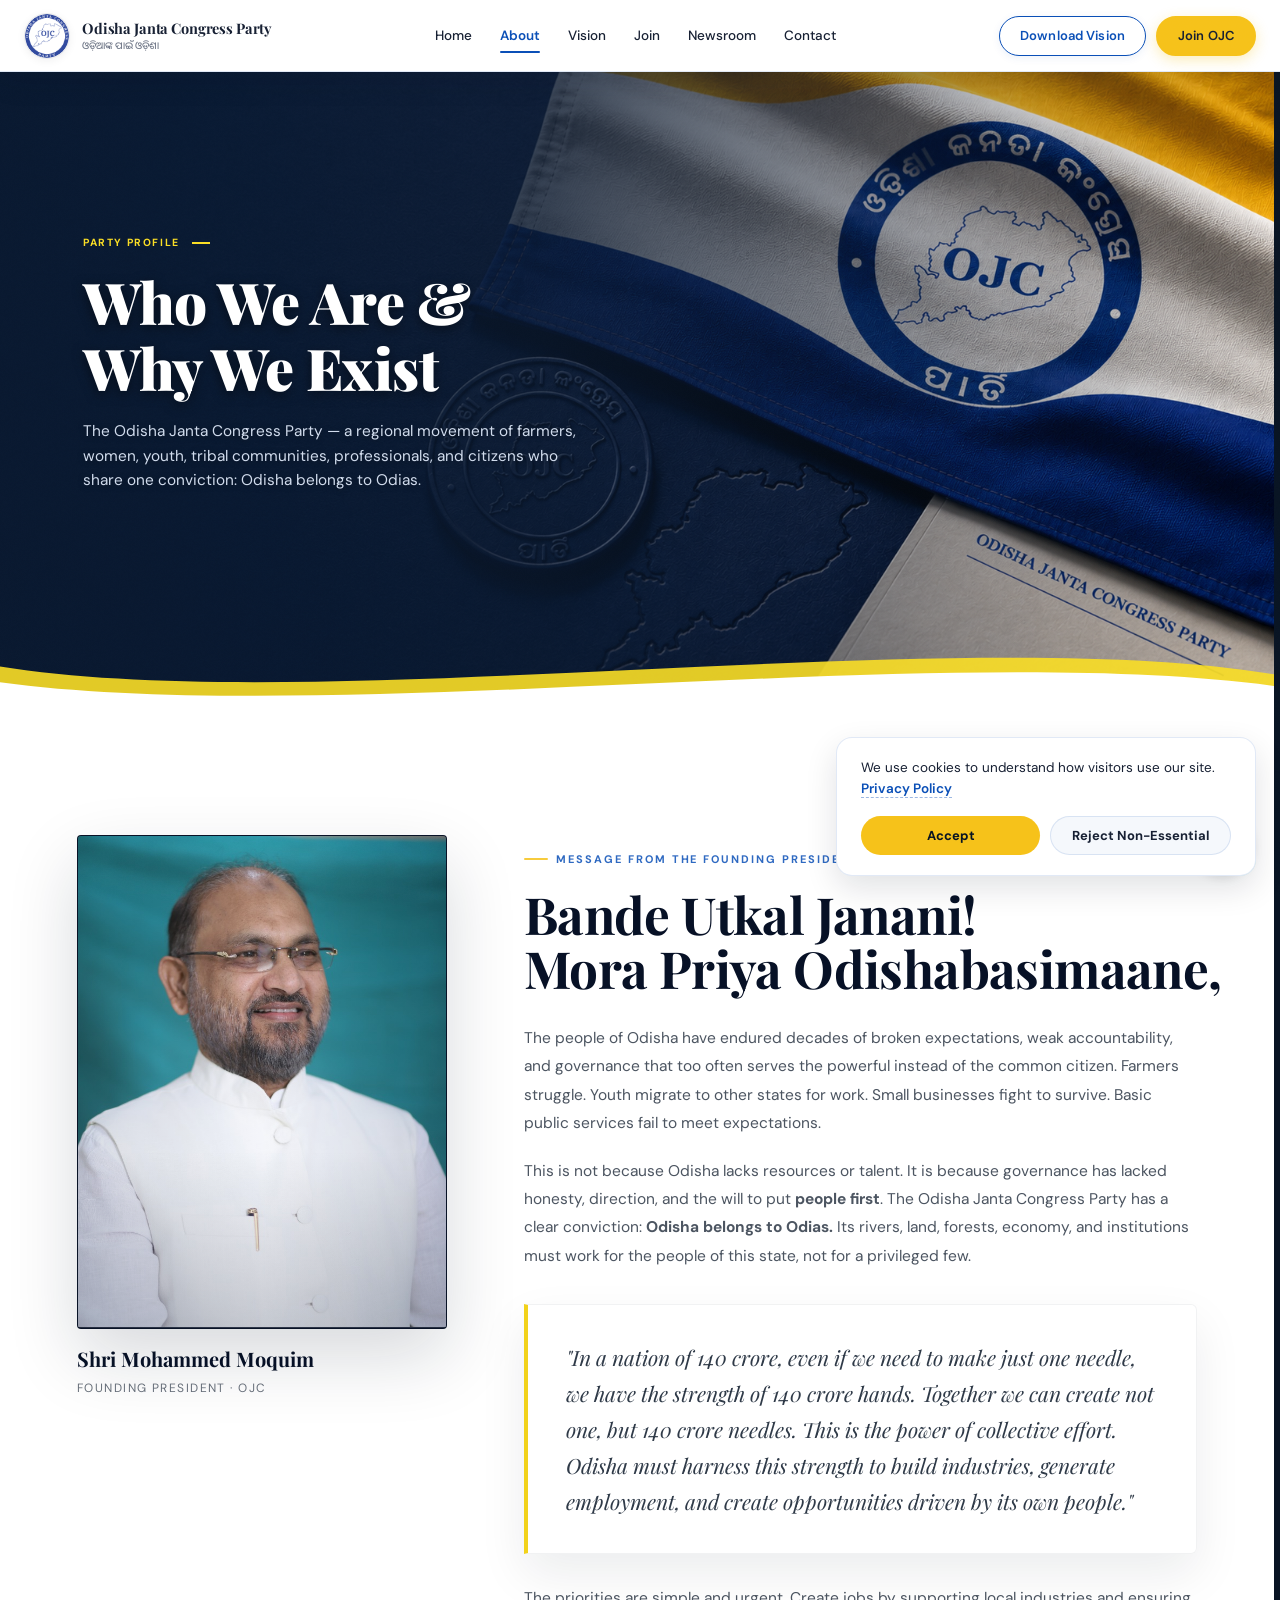
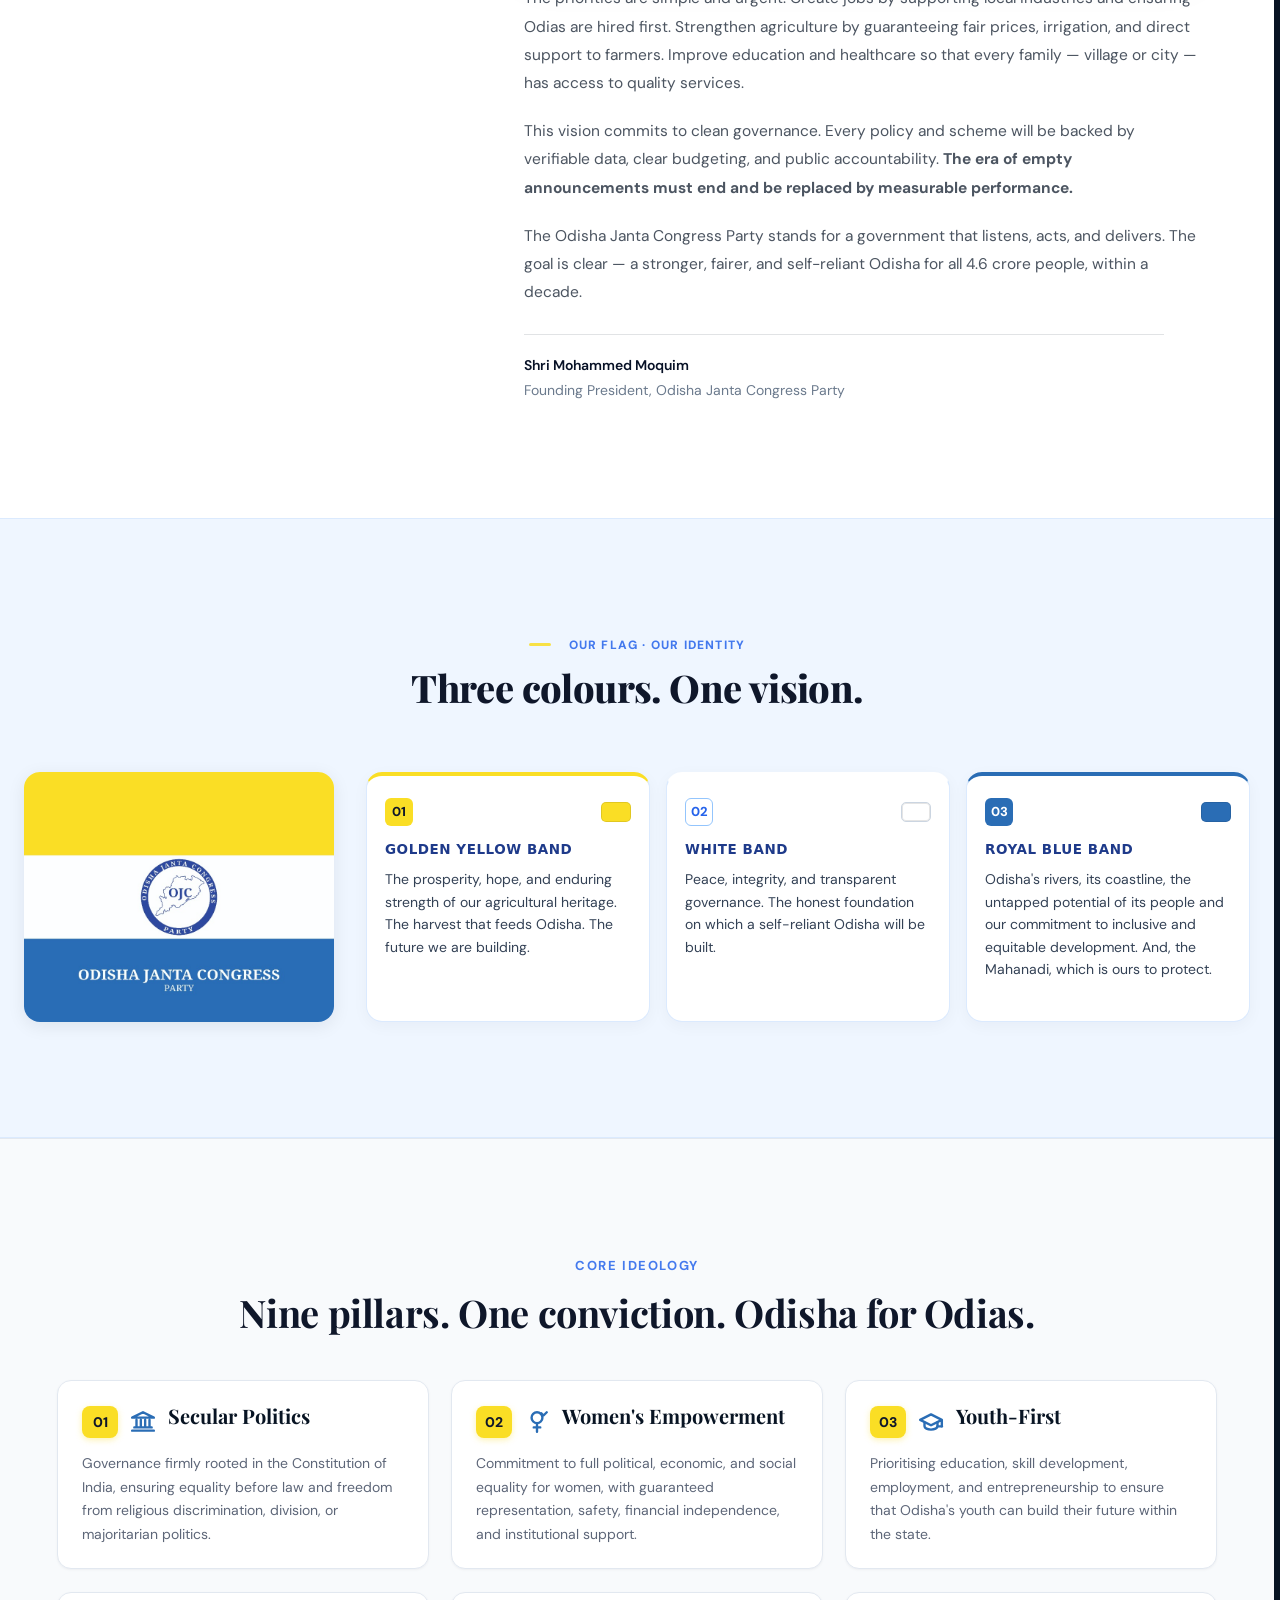
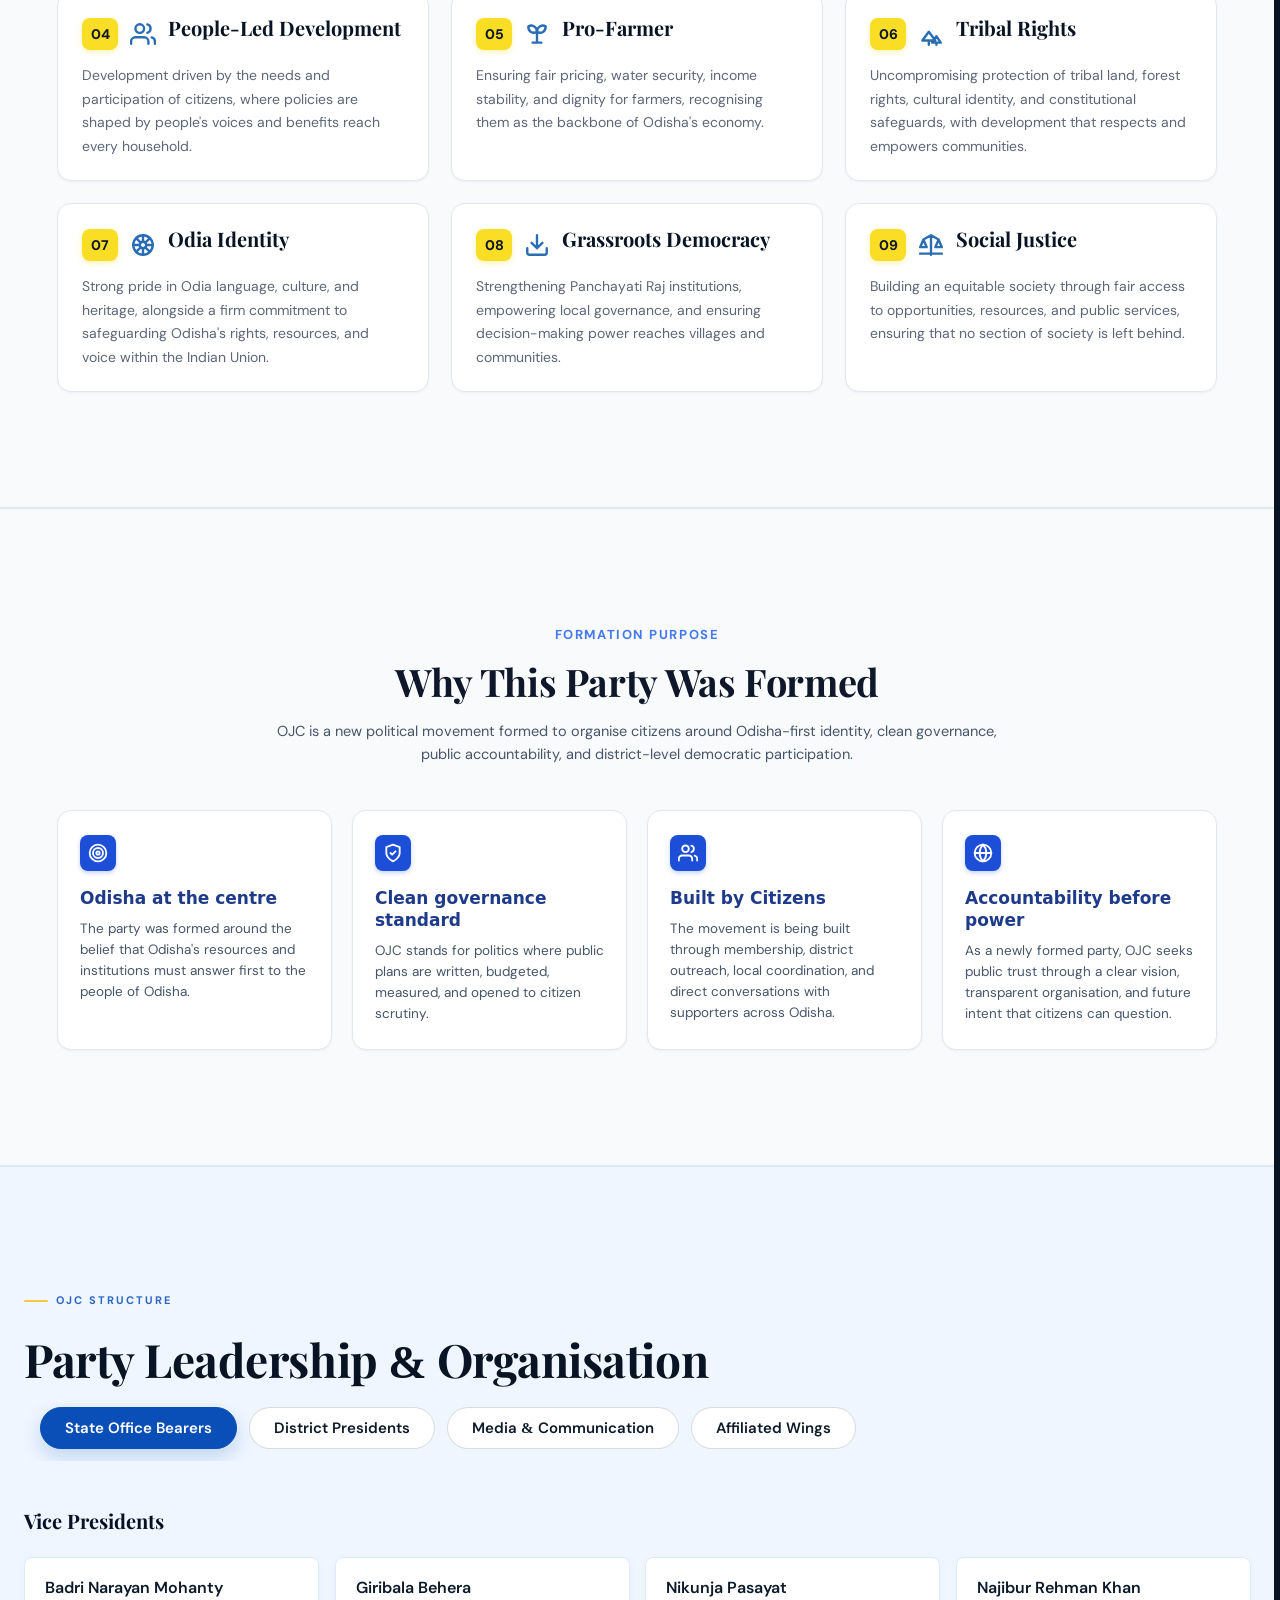
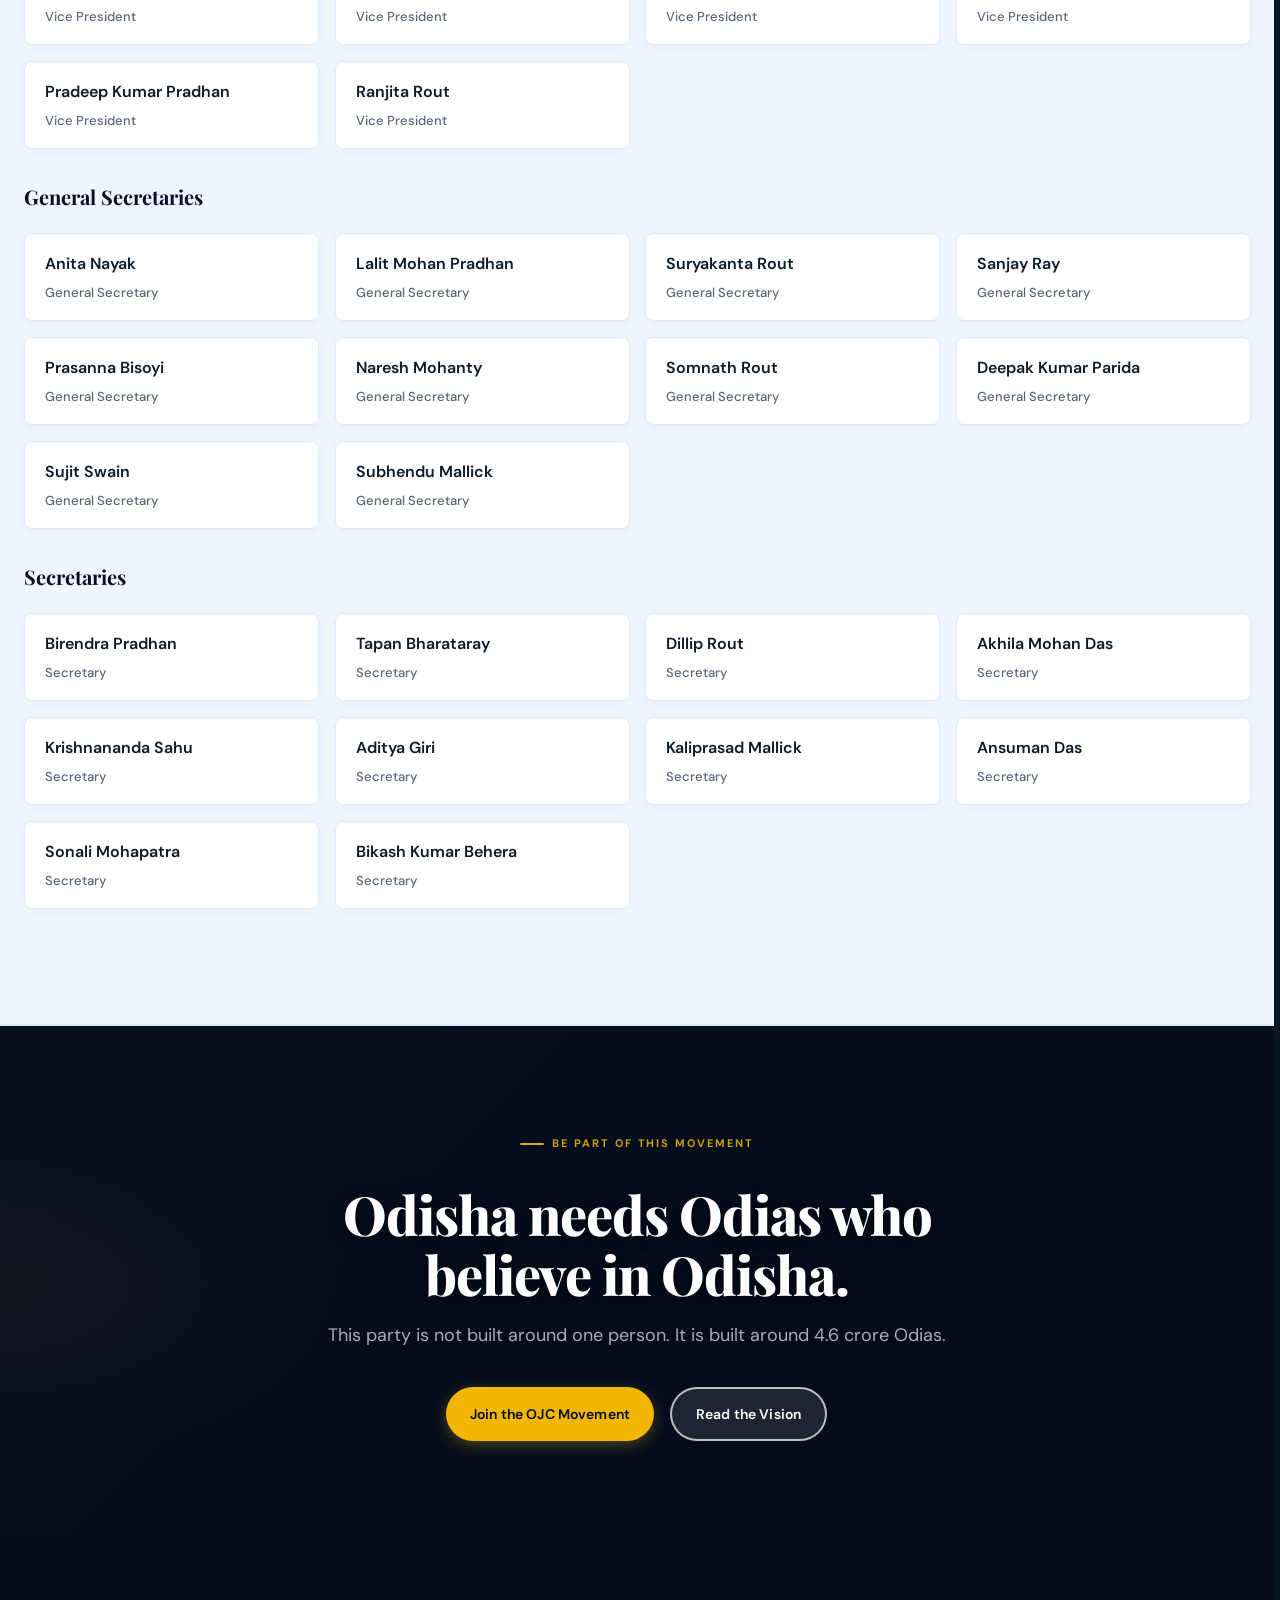
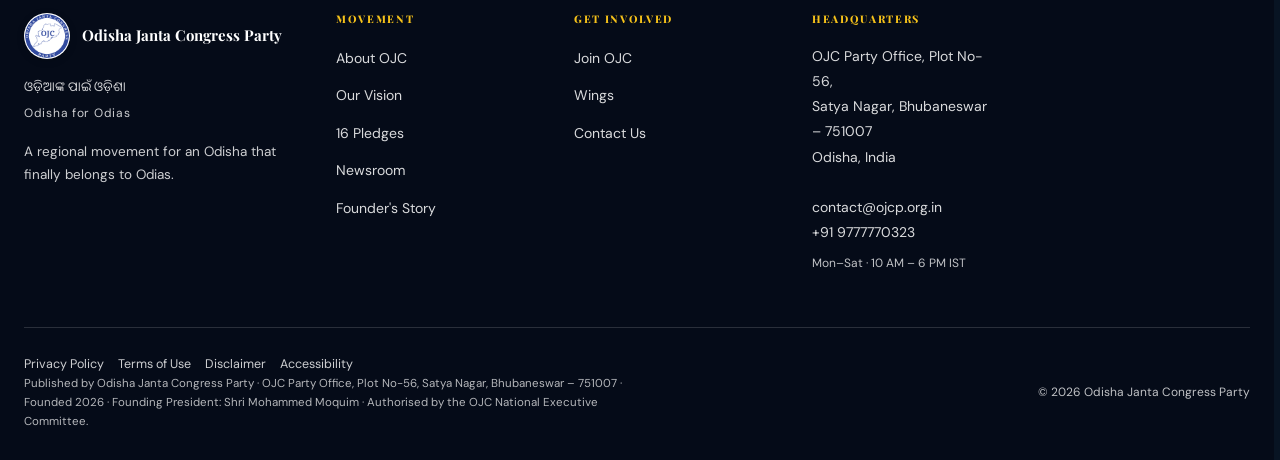
==== commit 0821e8e7: "Update OJCP website design and pages" ====
--- a/about.html
+++ b/about.html
@@ -712,10 +712,6 @@
                 <div class="org-card-role">Aryaveer Lenka — President</div>
               </div>
               <div class="org-card">
-                <div class="org-card-name">OJC Seva Sangathan</div>
-                <div class="org-card-role">Manoj Jena — Chairman</div>
-              </div>
-              <div class="org-card">
                 <div class="org-card-name">Odisha Mahila Janta Congress</div>
                 <div class="org-card-role">Sailabala Jena — President</div>
               </div>
@@ -727,14 +723,15 @@
     </section>
 
     <!-- CTA -->
-    <section class="final-cta-section" aria-labelledby="about-cta-h2">
-      <div class="container final-cta-inner">
-        <span class="eyebrow final-cta-eyebrow">Be Part of This Movement</span>
-        <h2 id="about-cta-h2" class="final-cta-headline">Odisha needs Odias who<br>believe in Odisha.</h2>
-        <p class="final-cta-sub">This party is not built around one person. It is built around 4.6 crore Odias.</p>
-        <div class="final-cta-buttons">
-          <a href="join.html" class="btn btn-primary btn-lg">Join the OJC Movement</a>
-          <a href="vision.html" class="btn btn-outline btn-lg">Read the Vision</a>
+    <section class="final-cta-section" aria-labelledby="about-cta-h2" style="position: relative; overflow: hidden; background: #050b18 !important; border-top: 1px solid rgba(242, 183, 5, 0.25); border-bottom: none !important; margin-bottom: 0 !important; isolation: isolate; padding: clamp(70px, 8vw, 100px) 0;">
+      <div style="position: absolute; inset: 0; background: linear-gradient(135deg, rgba(7, 19, 43, 0.82), rgba(5, 11, 24, 0.82)), url('more photos/DSC_5259.JPG.jpeg') center 32% / cover no-repeat; opacity: 0.48; pointer-events: none; z-index: 1;"></div>
+      <div class="container final-cta-inner" style="position: relative; z-index: 2; text-align: center;">
+        <span class="eyebrow final-cta-eyebrow" style="color: #f2b705 !important;">Be Part of This Movement</span>
+        <h2 id="about-cta-h2" class="final-cta-headline" style="color: #ffffff !important; font-size: clamp(32px, 5vw, 54px); font-weight: 800; line-height: 1.1; margin-bottom: 16px; text-shadow: 0 2px 12px rgba(0,0,0,0.6);">Odisha needs Odias who<br>believe in Odisha.</h2>
+        <p class="final-cta-sub" style="color: rgba(255, 255, 255, 0.85) !important; font-size: 18px; margin-bottom: 36px; text-shadow: 0 1px 6px rgba(0,0,0,0.6);">This party is not built around one person. It is built around 4.6 crore Odias.</p>
+        <div class="final-cta-buttons" style="display: flex; justify-content: center; align-items: center; gap: 16px; flex-wrap: wrap;">
+          <a href="join.html" class="btn btn-primary btn-lg" style="background: #f2b705 !important; color: #050b18 !important; border: none !important; font-weight: 700; padding: 14px 32px; border-radius: 50px; box-shadow: 0 4px 20px rgba(242, 183, 5, 0.35);">Join the OJC Movement</a>
+          <a href="vision.html" class="btn btn-outline btn-lg" style="background: rgba(255, 255, 255, 0.10) !important; color: #ffffff !important; border: 2px solid rgba(255, 255, 255, 0.7) !important; font-weight: 600; padding: 14px 32px; border-radius: 50px; backdrop-filter: blur(4px);">Read the Vision</a>
         </div>
       </div>
     </section>
@@ -842,4 +839,6 @@
   <script src="assets/js/main.js?v=6.0"></script>
 </body>
 
+</html>
+
 </html>
--- a/assets/css/style.css
+++ b/assets/css/style.css
@@ -1154,17 +1154,10 @@
 /* ── Final CTA ──────────────────────────────────────────────── */
 .final-cta-section {
   padding: var(--sp-md) 0;
-  background: linear-gradient(135deg, var(--blue), var(--blue-dark));
+  background-color: #050b18 !important;
   text-align: center;
   position: relative;
   overflow: hidden;
-}
-
-.final-cta-section::before {
-  content: '';
-  position: absolute;
-  inset: 0;
-  background-image: radial-gradient(circle at 50% 50%, rgba(245, 166, 35, 0.1), transparent 70%);
 }
 
 .final-cta-inner {
@@ -10330,4 +10323,541 @@
     min-height: 0;
     font-size: 17px !important;
   }
+}
+
+/* ============================================================
+   PERSONAS CAROUSEL FLOATING PILL NAVIGATION CONTROLS
+   ============================================================ */
+html body .personas-nav-controls,
+body .personas-nav-controls,
+.personas-nav-controls {
+  position: relative !important;
+  display: flex !important;
+  align-items: center !important;
+  justify-content: center !important;
+  gap: 24px !important;
+  margin: 32px auto 24px auto !important;
+  padding: 0 !important;
+  background: transparent !important;
+  border: none !important;
+  box-shadow: none !important;
+  border-radius: 0 !important;
+  z-index: 10 !important;
+}
+
+html body .personas-nav-btn,
+body .personas-nav-btn,
+.personas-nav-btn {
+  pointer-events: auto !important;
+  display: inline-flex !important;
+  align-items: center !important;
+  justify-content: center !important;
+  width: 36px !important;
+  height: 36px !important;
+  min-width: 36px !important;
+  min-height: 36px !important;
+  background: transparent !important;
+  border: none !important;
+  color: #0052cc !important;
+  cursor: pointer !important;
+  box-shadow: none !important;
+  transition: transform 0.2s ease !important;
+  padding: 0 !important;
+}
+
+html body .personas-nav-btn:hover,
+body .personas-nav-btn:hover,
+.personas-nav-btn:hover {
+  background: transparent !important;
+  border-color: transparent !important;
+  color: #003db3 !important;
+  transform: scale(1.15) !important;
+  box-shadow: none !important;
+}
+
+html body .personas-nav-btn:active,
+body .personas-nav-btn:active,
+.personas-nav-btn:active {
+  transform: scale(0.92) !important;
+}
+
+html body .personas-nav-btn svg,
+body .personas-nav-btn svg,
+.personas-nav-btn svg {
+  width: 24px !important;
+  height: 24px !important;
+  stroke: #0052cc !important;
+  stroke-width: 3 !important;
+  stroke-linecap: round !important;
+  stroke-linejoin: round !important;
+  display: block !important;
+  transition: stroke 0.2s ease !important;
+}
+
+html body .personas-nav-btn:hover svg,
+body .personas-nav-btn:hover svg,
+.personas-nav-btn:hover svg {
+  stroke: #003db3 !important;
+}
+
+html body .personas-nav-dots,
+body .personas-nav-dots,
+.personas-nav-dots {
+  display: flex !important;
+  align-items: center !important;
+  gap: 12px !important;
+  padding: 0 4px !important;
+}
+
+html body .personas-dot,
+body .personas-dot,
+.personas-dot {
+  width: 32px !important;
+  height: 6px !important;
+  border-radius: 4px !important;
+  background: #d0d7de !important;
+  transition: all 0.25s cubic-bezier(0.4, 0, 0.2, 1) !important;
+  display: inline-block !important;
+  cursor: pointer !important;
+  border: none !important;
+  margin: 0 !important;
+  padding: 0 !important;
+}
+
+html body .personas-dot:hover,
+body .personas-dot:hover,
+.personas-dot:hover {
+  background: #b0b9c6 !important;
+}
+
+html body .personas-dot.active,
+body .personas-dot.active,
+.personas-dot.active {
+  width: 32px !important;
+  height: 6px !important;
+  border-radius: 4px !important;
+  background: #0052cc !important;
+}
+
+/* ============================================================
+   TRANSFORMED ODISHA / MOVEMENT GALLERY SHOWCASE (INSPIRATION CAROUSEL)
+   ============================================================ */
+html body .transformed-section,
+body .transformed-section,
+.transformed-section {
+  background: #F8FAFD !important;
+  padding: 36px 0 16px 0 !important;
+  position: relative !important;
+  overflow: hidden !important;
+}
+
+html body .transformed-header,
+body .transformed-header,
+.transformed-header {
+  display: flex !important;
+  flex-direction: row !important;
+  align-items: center !important;
+  justify-content: space-between !important;
+  gap: 32px !important;
+  margin-bottom: 36px !important;
+}
+
+@media (max-width: 768px) {
+
+  html body .transformed-header,
+  body .transformed-header,
+  .transformed-header {
+    flex-direction: column !important;
+    align-items: flex-start !important;
+    gap: 16px !important;
+    margin-bottom: 24px !important;
+  }
+}
+
+html body .transformed-title-block,
+body .transformed-title-block,
+.transformed-title-block {
+  flex: 1 !important;
+}
+
+html body .transformed-eyebrow,
+body .transformed-eyebrow,
+.transformed-eyebrow {
+  display: block !important;
+  font-family: 'Noto Sans Oriya', sans-serif !important;
+  font-size: 2.3rem !important;
+  font-weight: 700 !important;
+  color: #16a34a !important;
+  line-height: 1.25 !important;
+  margin-bottom: 4px !important;
+  letter-spacing: -0.5px !important;
+}
+
+html body .transformed-title,
+body .transformed-title,
+.transformed-title {
+  font-family: 'Playfair Display', serif !important;
+  font-size: 1.85rem !important;
+  font-weight: 700 !important;
+  color: #0f172a !important;
+  margin: 0 !important;
+}
+
+html body .transformed-subhead-block,
+body .transformed-subhead-block,
+.transformed-subhead-block {
+  flex: 1.2 !important;
+  border-left: 3.5px solid #f59e0b !important;
+  padding-left: 20px !important;
+}
+
+@media (max-width: 768px) {
+
+  html body .transformed-subhead-block,
+  body .transformed-subhead-block,
+  .transformed-subhead-block {
+    border-left-width: 3px !important;
+    padding-left: 14px !important;
+  }
+}
+
+html body .transformed-subhead,
+body .transformed-subhead,
+.transformed-subhead {
+  font-family: 'DM Sans', sans-serif !important;
+  font-size: 1.05rem !important;
+  line-height: 1.6 !important;
+  color: #475569 !important;
+  margin: 0 !important;
+}
+
+html body .transformed-carousel-wrapper,
+body .transformed-carousel-wrapper,
+.transformed-carousel-wrapper {
+  position: relative !important;
+  display: flex !important;
+  align-items: center !important;
+}
+
+html body .transformed-carousel-grid,
+body .transformed-carousel-grid,
+.transformed-carousel-grid {
+  display: flex !important;
+  gap: 24px !important;
+  overflow-x: auto !important;
+  scroll-behavior: smooth !important;
+  scroll-snap-type: x mandatory !important;
+  padding: 12px 4px 20px 4px !important;
+  -webkit-overflow-scrolling: touch !important;
+  scrollbar-width: none !important;
+  width: 100% !important;
+  will-change: scroll-position !important;
+  contain: layout style paint !important;
+  transform: translateZ(0) !important;
+}
+
+.transformed-carousel-grid::-webkit-scrollbar {
+  display: none !important;
+}
+
+html body .transformed-card,
+body .transformed-card,
+.transformed-card {
+  flex: 0 0 calc(33.333% - 16px) !important;
+  min-width: 320px !important;
+  scroll-snap-align: start !important;
+  border-radius: 18px !important;
+  overflow: hidden !important;
+  box-shadow: 0 10px 24px rgba(15, 23, 42, 0.08) !important;
+  transition: transform 0.25s cubic-bezier(0.4, 0, 0.2, 1), box-shadow 0.25s ease !important;
+  background: #0f172a !important;
+  transform: translateZ(0) !important;
+  backface-visibility: hidden !important;
+}
+
+@media (max-width: 992px) {
+
+  html body .transformed-card,
+  body .transformed-card,
+  .transformed-card {
+    flex: 0 0 calc(50% - 12px) !important;
+    min-width: 280px !important;
+  }
+}
+
+@media (max-width: 640px) {
+
+  html body .transformed-card,
+  body .transformed-card,
+  .transformed-card {
+    flex: 0 0 76% !important;
+    min-width: 220px !important;
+  }
+
+  html body .transformed-card-img-wrapper,
+  body .transformed-card-img-wrapper,
+  .transformed-card-img-wrapper {
+    height: 185px !important;
+  }
+}
+
+html body .transformed-card:hover,
+body .transformed-card:hover,
+.transformed-card:hover {
+  transform: translateY(-6px) translateZ(0) !important;
+  box-shadow: 0 18px 40px rgba(15, 23, 42, 0.16) !important;
+}
+
+html body .transformed-card-img-wrapper,
+body .transformed-card-img-wrapper,
+.transformed-card-img-wrapper {
+  position: relative !important;
+  width: 100% !important;
+  height: 260px !important;
+  overflow: hidden !important;
+  transform: translateZ(0) !important;
+}
+
+html body .transformed-card-img-wrapper img,
+body .transformed-card-img-wrapper img,
+.transformed-card-img-wrapper img {
+  width: 100% !important;
+  height: 100% !important;
+  object-fit: cover !important;
+  object-position: center !important;
+  transition: transform 0.35s cubic-bezier(0.4, 0, 0.2, 1) !important;
+  transform: translateZ(0) !important;
+  backface-visibility: hidden !important;
+}
+
+html body .transformed-card:hover .transformed-card-img-wrapper img,
+body .transformed-card:hover .transformed-card-img-wrapper img,
+.transformed-card:hover .transformed-card-img-wrapper img {
+  transform: scale(1.05) translateZ(0) !important;
+}
+
+html body .transformed-card-overlay,
+body .transformed-card-overlay,
+.transformed-card-overlay {
+  position: absolute !important;
+  inset: 0 !important;
+  background: linear-gradient(to top, rgba(5, 11, 24, 0.92) 0%, rgba(5, 11, 24, 0.35) 55%, transparent 100%) !important;
+  pointer-events: none !important;
+}
+
+html body .transformed-card-content,
+body .transformed-card-content,
+.transformed-card-content {
+  position: absolute !important;
+  bottom: 0 !important;
+  left: 0 !important;
+  right: 0 !important;
+  padding: 20px 22px !important;
+  z-index: 2 !important;
+  color: #ffffff !important;
+}
+
+html body .transformed-card-odia,
+body .transformed-card-odia,
+.transformed-card-odia {
+  display: block !important;
+  font-family: 'Noto Sans Oriya', sans-serif !important;
+  font-size: 1.25rem !important;
+  font-weight: 700 !important;
+  color: #ffffff !important;
+  margin-bottom: 4px !important;
+  text-shadow: 0 2px 6px rgba(0, 0, 0, 0.6) !important;
+}
+
+html body .transformed-card-title,
+body .transformed-card-title,
+.transformed-card-title {
+  font-family: 'DM Sans', sans-serif !important;
+  font-size: 0.95rem !important;
+  font-weight: 500 !important;
+  color: rgba(255, 255, 255, 0.88) !important;
+  margin: 0 !important;
+  letter-spacing: 0.3px !important;
+}
+
+html body .transformed-nav-btn,
+body .transformed-nav-btn,
+.transformed-nav-btn {
+  position: absolute !important;
+  top: 50% !important;
+  transform: translateY(-50%) !important;
+  z-index: 6 !important;
+  width: 44px !important;
+  height: 44px !important;
+  border-radius: 50% !important;
+  background: rgba(255, 255, 255, 0.95) !important;
+  border: 1px solid #e2e8f0 !important;
+  color: #0f172a !important;
+  display: flex !important;
+  align-items: center !important;
+  justify-content: center !important;
+  cursor: pointer !important;
+  box-shadow: 0 6px 18px rgba(0, 0, 0, 0.12) !important;
+  transition: transform 0.2s ease, background 0.2s ease, color 0.2s ease !important;
+}
+
+html body .transformed-prev-btn,
+body .transformed-prev-btn,
+.transformed-prev-btn {
+  left: -20px !important;
+}
+
+html body .transformed-next-btn,
+body .transformed-next-btn,
+.transformed-next-btn {
+  right: -20px !important;
+}
+
+@media (max-width: 768px) {
+
+  html body .transformed-nav-btn,
+  body .transformed-nav-btn,
+  .transformed-nav-btn {
+    display: none !important;
+  }
+}
+
+html body .transformed-nav-btn:hover,
+body .transformed-nav-btn:hover,
+.transformed-nav-btn:hover {
+  background: #ffffff !important;
+  transform: translateY(-50%) scale(1.1) !important;
+  color: #16a34a !important;
+  box-shadow: 0 8px 24px rgba(22, 163, 74, 0.2) !important;
+}
+
+html body .transformed-nav-dots,
+body .transformed-nav-dots,
+.transformed-nav-dots {
+  display: flex !important;
+  align-items: center !important;
+  justify-content: center !important;
+  gap: 12px !important;
+  margin: 18px auto 0 auto !important;
+  padding: 0 !important;
+  width: 100% !important;
+}
+
+html body .transformed-dot,
+body .transformed-dot,
+.transformed-dot {
+  width: 40px !important;
+  height: 8px !important;
+  border-radius: 9999px !important;
+  background-color: #cbd5e1 !important;
+  cursor: default !important;
+  pointer-events: none !important;
+  transition: background-color 0.25s ease, transform 0.2s ease !important;
+  display: inline-block !important;
+  border: none !important;
+  outline: none !important;
+}
+
+html body .transformed-dot:hover,
+body .transformed-dot:hover,
+.transformed-dot:hover {
+  background-color: #94a3b8 !important;
+}
+
+html body .transformed-dot.active,
+body .transformed-dot.active,
+.transformed-dot.active {
+  background-color: #0052cc !important;
+}
+
+@media (max-width: 640px) {
+
+  html body .transformed-nav-dots,
+  body .transformed-nav-dots,
+  .transformed-nav-dots {
+    gap: 8px !important;
+    margin: 14px auto 0 auto !important;
+  }
+
+  html body .transformed-dot,
+  body .transformed-dot,
+  .transformed-dot {
+    width: 24px !important;
+    height: 5px !important;
+  }
+}
+
+/* Centered Header Style matching user screenshot design */
+html body .transformed-header-centered,
+body .transformed-header-centered,
+.transformed-header-centered {
+  text-align: center !important;
+  max-width: 1200px !important;
+  margin: 0 auto 24px auto !important;
+  padding: 0 12px !important;
+  width: 100% !important;
+  box-sizing: border-box !important;
+}
+
+html body .transformed-eyebrow-centered,
+body .transformed-eyebrow-centered,
+.transformed-eyebrow-centered {
+  display: inline-flex !important;
+  align-items: center !important;
+  justify-content: center !important;
+  gap: 10px !important;
+  font-family: 'DM Sans', sans-serif !important;
+  font-size: 0.85rem !important;
+  font-weight: 700 !important;
+  text-transform: uppercase !important;
+  letter-spacing: 1.8px !important;
+  color: #1d4ed8 !important;
+  margin-bottom: 12px !important;
+}
+
+html body .transformed-eyebrow-centered .eyebrow-dash,
+body .transformed-eyebrow-centered .eyebrow-dash,
+.transformed-eyebrow-centered .eyebrow-dash {
+  width: 24px !important;
+  height: 2.5px !important;
+  background: #f59e0b !important;
+  border-radius: 2px !important;
+  display: inline-block !important;
+}
+
+html body .transformed-title-centered,
+body .transformed-title-centered,
+.transformed-title-centered {
+  font-family: 'Playfair Display', serif !important;
+  font-size: clamp(0.75rem, 2.7vw, 2.3rem) !important;
+  font-weight: 700 !important;
+  color: #0f172a !important;
+  line-height: 1.25 !important;
+  margin: 0 !important;
+  letter-spacing: -0.3px !important;
+  white-space: nowrap !important;
+  display: block !important;
+  text-align: center !important;
+  width: 100% !important;
+}
+
+@media (max-width: 768px) {
+
+  html body .transformed-title-centered,
+  body .transformed-title-centered,
+  .transformed-title-centered {
+    font-size: clamp(0.72rem, 3.2vw, 1.4rem) !important;
+    white-space: nowrap !important;
+  }
+}
+
+@media (max-width: 480px) {
+
+  html body .transformed-title-centered,
+  body .transformed-title-centered,
+  .transformed-title-centered {
+    font-size: clamp(0.68rem, 3.3vw, 1.05rem) !important;
+    white-space: nowrap !important;
+    letter-spacing: -0.4px !important;
+  }
 }
--- a/assets/css/hero-system.css
+++ b/assets/css/hero-system.css
@@ -27,7 +27,8 @@
   overflow: hidden;
   display: flex;
   align-items: center;
-  min-height: 420px;
+  min-height: clamp(550px, 80vh, 760px) !important;
+  height: clamp(550px, 80vh, 760px) !important;
   padding: var(--inner-hero-top) 0 var(--inner-hero-bottom);
   color: var(--inner-hero-text);
   text-align: center;
--- a/assets/css/premium-redesign.css
+++ b/assets/css/premium-redesign.css
@@ -582,15 +582,50 @@
 
 /* Dividers between sections */
 body main>section+section::before,
-body.about-page .about-hero-redesign + section::before,
-body.join-page .join-hero-redesign + section::before,
-body.newsroom-page .newsroom-hero-redesign + section::before,
-body.vision-page .vision-hero-redesign + section::before,
-body.has-hero .hero + section::before {
+body.about-page .about-hero-redesign+section::before,
+body.join-page .join-hero-redesign+section::before,
+body.newsroom-page .newsroom-hero-redesign+section::before,
+body.vision-page .vision-hero-redesign+section::before,
+body.has-hero .hero+section::before {
   display: none !important;
   content: none !important;
   height: 0 !important;
   background: transparent !important;
+}
+
+/* Reduced space between Hero section and Content section */
+body main>section.hero+section,
+body main>section.hero-mobile-only+section,
+body main>section.vision-hero-redesign+section,
+body main>section.about-hero-redesign+section,
+body main>section.join-hero-redesign+section,
+body main>section.newsroom-hero-redesign+section,
+body main>section.contact-hero-redesign+section,
+body.join-page main>#join-section,
+body.newsroom-page main>.newsroom-gallery-section,
+body.about-page main>.about-founder-section,
+body.contact-page main>.contact-channel-section,
+body.vision-page main>#feature-chapters,
+body.vision-page main>.visions-feature-group,
+body.legal-page main>.legal-hero+section,
+body main>.page-hero+section,
+body main>.legal-hero+section {
+  padding-top: clamp(4px, 1vw, 12px) !important;
+}
+
+body.newsroom-page main>section .newsroom-flag {
+  padding: 0 !important;
+  margin-top: 2px !important;
+  margin-bottom: 2px !important;
+}
+
+body.newsroom-page #gallery-h2 {
+  margin-top: 4px !important;
+  margin-bottom: 4px !important;
+}
+
+body.newsroom-page .newsroom-gallery-grid {
+  margin-top: 16px !important;
 }
 
 /* ==========================================
@@ -682,13 +717,18 @@
   height: auto !important;
   min-height: 0 !important;
   max-height: none !important;
-  padding-top: clamp(40px, 4.5vw, 64px) !important;
+  padding-top: 24px !important;
   padding-bottom: 0 !important;
   margin-top: 0 !important;
   margin-bottom: 0 !important;
   background-color: #F8FAFD !important;
   background: #F8FAFD !important;
   box-sizing: border-box !important;
+}
+
+body.has-hero main>.stats-section:first-child,
+body.has-hero .stats-section:first-child {
+  padding-top: calc(var(--nav-h, 72px) + clamp(36px, 4vw, 56px)) !important;
 }
 
 body.has-hero .stats-section::before,
@@ -1186,18 +1226,18 @@
 body .personas-nav-controls,
 .personas-nav-controls {
   position: relative !important;
-  display: inline-flex !important;
+  display: flex !important;
   align-items: center !important;
   justify-content: center !important;
-  gap: 16px !important;
+  gap: 24px !important;
   margin: 32px auto 24px auto !important;
-  padding: 6px 14px !important;
-  background: rgba(255, 255, 255, 0.95) !important;
-  backdrop-filter: blur(12px) !important;
-  -webkit-backdrop-filter: blur(12px) !important;
-  border: 1px solid #dbeafe !important;
-  border-radius: 50px !important;
-  box-shadow: 0 8px 24px rgba(15, 23, 42, 0.07), 0 2px 6px rgba(15, 23, 42, 0.04) !important;
+  padding: 0 !important;
+  background: transparent !important;
+  border: none !important;
+  box-shadow: none !important;
+  backdrop-filter: none !important;
+  -webkit-backdrop-filter: none !important;
+  border-radius: 0 !important;
   width: auto !important;
   left: auto !important;
   right: auto !important;
@@ -1218,33 +1258,53 @@
   display: inline-flex !important;
   align-items: center !important;
   justify-content: center !important;
-  width: 44px !important;
-  height: 44px !important;
-  border-radius: 50% !important;
-  background: linear-gradient(135deg, #0a4fb7 0%, #1e3a8a 100%) !important;
-  border: 2px solid transparent !important;
-  color: #ffffff !important;
-  font-size: 18px !important;
-  font-weight: 700 !important;
+  width: 36px !important;
+  height: 36px !important;
+  min-width: 36px !important;
+  min-height: 36px !important;
+  background: transparent !important;
+  border: none !important;
+  color: #0052cc !important;
+  font-size: 20px !important;
   cursor: pointer !important;
-  box-shadow: 0 4px 12px rgba(10, 79, 183, 0.26) !important;
-  transition: all 0.25s cubic-bezier(0.4, 0, 0.2, 1) !important;
+  box-shadow: none !important;
+  transition: transform 0.2s ease !important;
+  padding: 0 !important;
 }
 
 html body.has-hero .personas-nav-btn:hover,
 body .personas-nav-btn:hover,
 .personas-nav-btn:hover {
-  background: linear-gradient(135deg, #2563eb 0%, #0a4fb7 100%) !important;
-  border-color: #fade25 !important;
-  color: #ffffff !important;
-  transform: translateY(-2px) scale(1.06) !important;
-  box-shadow: 0 8px 20px rgba(10, 79, 183, 0.38) !important;
+  background: transparent !important;
+  border-color: transparent !important;
+  color: #003db3 !important;
+  transform: scale(1.15) !important;
+  box-shadow: none !important;
 }
 
 html body.has-hero .personas-nav-btn:active,
 body .personas-nav-btn:active,
 .personas-nav-btn:active {
-  transform: translateY(0) scale(0.96) !important;
+  transform: scale(0.92) !important;
+}
+
+html body.has-hero .personas-nav-btn svg,
+body .personas-nav-btn svg,
+.personas-nav-btn svg {
+  width: 24px !important;
+  height: 24px !important;
+  stroke: #0052cc !important;
+  stroke-width: 3 !important;
+  stroke-linecap: round !important;
+  stroke-linejoin: round !important;
+  display: block !important;
+  transition: stroke 0.2s ease !important;
+}
+
+html body.has-hero .personas-nav-btn:hover svg,
+body .personas-nav-btn:hover svg,
+.personas-nav-btn:hover svg {
+  stroke: #003db3 !important;
 }
 
 html body.has-hero .personas-nav-dots,
@@ -1252,27 +1312,38 @@
 .personas-nav-dots {
   display: flex !important;
   align-items: center !important;
-  gap: 8px !important;
-  padding: 0 6px !important;
+  gap: 12px !important;
+  padding: 0 4px !important;
 }
 
 html body.has-hero .personas-dot,
 body .personas-dot,
 .personas-dot {
-  width: 8px !important;
-  height: 8px !important;
-  border-radius: 50% !important;
-  background: #cbd5e1 !important;
-  transition: all 0.25s ease !important;
+  width: 32px !important;
+  height: 6px !important;
+  border-radius: 4px !important;
+  background: #d0d7de !important;
+  transition: all 0.25s cubic-bezier(0.4, 0, 0.2, 1) !important;
   display: inline-block !important;
+  cursor: pointer !important;
+  border: none !important;
+  margin: 0 !important;
+  padding: 0 !important;
+}
+
+html body.has-hero .personas-dot:hover,
+body .personas-dot:hover,
+.personas-dot:hover {
+  background: #b0b9c6 !important;
 }
 
 html body.has-hero .personas-dot.active,
 body .personas-dot.active,
 .personas-dot.active {
-  width: 24px !important;
-  border-radius: 12px !important;
-  background: #0a4fb7 !important;
+  width: 32px !important;
+  height: 6px !important;
+  border-radius: 4px !important;
+  background: #0052cc !important;
 }
 
 body.has-hero .personas-grid,
@@ -1978,9 +2049,9 @@
 body .site-footer,
 body.has-hero .site-footer,
 .site-footer {
-  background: #0B1727 !important;
-  background-color: #0B1727 !important;
-  border-top: 3.5px solid #F6C21A !important;
+  background: #050b18 !important;
+  background-color: #050b18 !important;
+  border-top: none !important;
   color: #ffffff !important;
   position: relative !important;
 }
@@ -4244,31 +4315,37 @@
    ============================================================ */
 .hero-bottom-divider {
   position: absolute !important;
-  bottom: 0 !important;
+  bottom: -2px !important;
   left: 0 !important;
+  right: 0 !important;
   width: 100% !important;
-  height: 90px !important;
-  z-index: 5 !important;
+  height: auto !important;
+  line-height: 0 !important;
+  z-index: 10 !important;
   pointer-events: none !important;
-  overflow: hidden !important;
-  filter: drop-shadow(0 -10px 25px rgba(11, 25, 44, 0.03)) !important;
+  overflow: visible !important;
 }
 
 .hero-divider-svg {
   display: block !important;
   width: 100% !important;
-  height: 100% !important;
+  height: clamp(36px, 6vw, 75px) !important;
+  margin: 0 !important;
+  padding: 0 !important;
+  vertical-align: bottom !important;
 }
 
 @media (max-width: 1023px) {
   .hero-bottom-divider {
-    height: 60px !important;
+    height: auto !important;
+    bottom: -2px !important;
   }
 }
 
 @media (max-width: 640px) {
   .hero-bottom-divider {
-    height: 44px !important;
+    height: auto !important;
+    bottom: -2px !important;
   }
 }
 
@@ -5649,12 +5726,14 @@
   transform: scaleX(-1) !important;
 }
 
-margin-top: 10px !important;
-margin-bottom: 0 !important;
-text-align: left !important;
-color: var(--pr-gold, #D8A21D) !important;
-display: block !important;
-max-width: 210px !important;
+/* Founder role kicker styling */
+.founder-role-kicker {
+  margin-top: 10px !important;
+  margin-bottom: 0 !important;
+  text-align: left !important;
+  color: var(--pr-gold, #D8A21D) !important;
+  display: block !important;
+  max-width: 210px !important;
 }
 
 body.has-hero .hero-mobile-ctas,
@@ -7278,9 +7357,11 @@
   width: 100% !important;
   max-width: 100% !important;
   min-width: 100% !important;
-  height: clamp(520px, 75vh, 720px) !important;
+  height: clamp(550px, 80vh, 760px) !important;
+  min-height: clamp(550px, 80vh, 760px) !important;
+  padding-top: 0 !important;
+  padding-bottom: 0 !important;
   margin: 0 !important;
-  padding: 0 !important;
   border: none !important;
   outline: none !important;
   overflow: hidden !important;
@@ -7419,7 +7500,7 @@
     height: auto !important;
     min-height: auto !important;
     padding-top: 76px !important;
-    padding-bottom: 56px !important;
+    padding-bottom: 24px !important;
   }
 
   body.about-page .about-hero-redesign .hero-bg-image-wrapper {
@@ -7496,9 +7577,11 @@
   width: 100% !important;
   max-width: 100% !important;
   min-width: 100% !important;
-  height: clamp(520px, 75vh, 720px) !important;
+  height: clamp(550px, 80vh, 760px) !important;
+  min-height: clamp(550px, 80vh, 760px) !important;
+  padding-top: 0 !important;
+  padding-bottom: 0 !important;
   margin: 0 !important;
-  padding: 0 !important;
   border: none !important;
   outline: none !important;
   overflow: hidden !important;
@@ -7617,7 +7700,7 @@
     height: auto !important;
     min-height: auto !important;
     padding-top: 76px !important;
-    padding-bottom: 56px !important;
+    padding-bottom: 24px !important;
   }
 
   body.join-page .join-hero-redesign .hero-bg-image-wrapper {
@@ -7689,9 +7772,11 @@
   width: 100% !important;
   max-width: 100% !important;
   min-width: 100% !important;
-  height: clamp(520px, 75vh, 720px) !important;
+  height: clamp(550px, 80vh, 760px) !important;
+  min-height: clamp(550px, 80vh, 760px) !important;
+  padding-top: 0 !important;
+  padding-bottom: 0 !important;
   margin: 0 !important;
-  padding: 0 !important;
   border: none !important;
   outline: none !important;
   overflow: visible !important;
@@ -7822,7 +7907,7 @@
     height: auto !important;
     min-height: auto !important;
     padding-top: 76px !important;
-    padding-bottom: 56px !important;
+    padding-bottom: 24px !important;
   }
 
   body.newsroom-page .newsroom-hero-redesign .hero-bg-image-wrapper {
@@ -7894,9 +7979,11 @@
   width: 100% !important;
   max-width: 100% !important;
   min-width: 100% !important;
-  height: clamp(520px, 75vh, 720px) !important;
+  height: clamp(550px, 80vh, 760px) !important;
+  min-height: clamp(550px, 80vh, 760px) !important;
+  padding-top: 0 !important;
+  padding-bottom: 0 !important;
   margin: 0 !important;
-  padding: 0 !important;
   border: none !important;
   outline: none !important;
   overflow: visible !important;
@@ -8010,12 +8097,13 @@
 }
 
 @media (max-width: 768px) {
+
   body.contact-page .contact-hero-redesign,
   .contact-hero-redesign {
     height: auto !important;
     min-height: auto !important;
     padding-top: 76px !important;
-    padding-bottom: 56px !important;
+    padding-bottom: 24px !important;
   }
 
   body.contact-page .contact-hero-redesign .hero-bg-image-wrapper {
@@ -8559,6 +8647,7 @@
     padding: 28px 24px !important;
   }
 }
+
 body.newsroom-page .stats-dossier {
   background: #edf4fd !important;
   padding: clamp(36px, 5vw, 56px) clamp(24px, 4vw, 44px) !important;
@@ -9323,4 +9412,839 @@
   background: #eff6ff !important;
   border-top: 1px solid #dbeafe !important;
   border-bottom: 1px solid #dbeafe !important;
+}
+
+/* ============================================================
+   HOMEPAGE HERO VIDEO SECTION (EARTH IN SPACE)
+   ============================================================ */
+body.has-hero .hero-video-section,
+.hero-video-section {
+  position: relative !important;
+  min-height: 92vh !important;
+  min-height: 92svh !important;
+  display: flex !important;
+  align-items: center !important;
+  background: #050b18 !important;
+  overflow: hidden !important;
+  isolation: isolate !important;
+  padding-top: calc(var(--nav-h, 72px) + 20px) !important;
+  padding-bottom: clamp(60px, 8vw, 100px) !important;
+  margin-top: 0 !important;
+  border: none !important;
+  box-sizing: border-box !important;
+}
+
+body.has-hero .hero-video-section::before,
+body.has-hero .hero-video-section::after {
+  display: none !important;
+  content: none !important;
+}
+
+/* Video Background Layer */
+.hero-video-section .hero-video-wrapper {
+  position: absolute !important;
+  inset: 0 !important;
+  width: 100% !important;
+  height: 100% !important;
+  overflow: hidden !important;
+  z-index: 1 !important;
+  pointer-events: none !important;
+}
+
+.hero-video-section .hero-bg-video {
+  position: absolute !important;
+  top: 50% !important;
+  left: 50% !important;
+  width: 100% !important;
+  height: 100% !important;
+  min-width: 100% !important;
+  min-height: 100% !important;
+  transform: translate(-50%, -50%) !important;
+  object-fit: cover !important;
+  object-position: 72% center !important;
+  pointer-events: none !important;
+}
+
+/* Atmospheric Overlay: preserves text contrast on left while showing Earth on right */
+.hero-video-section .hero-video-overlay {
+  position: absolute !important;
+  inset: 0 !important;
+  background: linear-gradient(90deg,
+      rgba(5, 11, 24, 0.95) 0%,
+      rgba(5, 11, 24, 0.88) 40%,
+      rgba(5, 11, 24, 0.52) 68%,
+      rgba(5, 11, 24, 0.22) 100%) !important;
+  z-index: 2 !important;
+  pointer-events: none !important;
+}
+
+/* Hero Content Positioning */
+body.has-hero .hero-video-section .hero-inner,
+.hero-video-section .hero-inner {
+  position: relative !important;
+  z-index: 3 !important;
+  width: min(100% - 48px, var(--max-w, 1360px)) !important;
+  max-width: var(--max-w, 1360px) !important;
+  margin: 0 auto !important;
+  display: block !important;
+  min-height: auto !important;
+  padding: clamp(20px, 3.5vw, 44px) 0 !important;
+}
+
+body.has-hero .hero-video-section .hero-content,
+.hero-video-section .hero-content {
+  width: 100% !important;
+  max-width: 680px !important;
+  padding: 0 !important;
+  margin: 0 !important;
+}
+
+body.has-hero .hero-video-section .hero-headline,
+.hero-video-section .hero-headline {
+  color: #ffffff !important;
+  font-family: var(--font-display, 'Playfair Display', serif) !important;
+  font-size: clamp(2.4rem, 5.2vw, 4.4rem) !important;
+  font-weight: 800 !important;
+  line-height: 1.06 !important;
+  letter-spacing: -0.02em !important;
+  margin: 0 0 10px 0 !important;
+  text-shadow: 0 4px 24px rgba(0, 0, 0, 0.7) !important;
+}
+
+body.has-hero .hero-video-section .hero-headline-odia,
+.hero-video-section .hero-headline-odia {
+  display: block !important;
+  color: #f2c911 !important;
+  font-family: 'Noto Sans Oriya', sans-serif !important;
+  font-size: clamp(1.3rem, 2.7vw, 2.1rem) !important;
+  font-weight: 700 !important;
+  margin: 0 0 20px 0 !important;
+  letter-spacing: 0.02em !important;
+  text-shadow: 0 2px 16px rgba(0, 0, 0, 0.7) !important;
+}
+
+body.has-hero .hero-video-section .hero-body,
+.hero-video-section .hero-body {
+  color: rgba(255, 255, 255, 0.92) !important;
+  font-size: clamp(1rem, 1.25vw, 1.18rem) !important;
+  line-height: 1.7 !important;
+  max-width: 580px !important;
+  margin: 0 0 32px 0 !important;
+  text-shadow: 0 2px 12px rgba(0, 0, 0, 0.6) !important;
+}
+
+body.has-hero .hero-video-section .hero-body strong,
+.hero-video-section .hero-body strong {
+  color: #ffffff !important;
+  font-weight: 700 !important;
+}
+
+body.has-hero .hero-video-section .hero-ctas,
+.hero-video-section .hero-ctas {
+  display: flex !important;
+  flex-wrap: wrap !important;
+  gap: 16px !important;
+  align-items: center !important;
+  margin-bottom: 34px !important;
+}
+
+body.has-hero .hero-video-section .btn-primary,
+.hero-video-section .btn-primary {
+  background: #f2c911 !important;
+  color: #050b18 !important;
+  font-weight: 700 !important;
+  border-radius: 999px !important;
+  box-shadow: 0 6px 24px rgba(242, 201, 17, 0.4) !important;
+  border: 1px solid #f2c911 !important;
+}
+
+body.has-hero .hero-video-section .btn-primary:hover,
+.hero-video-section .btn-primary:hover {
+  background: #ffda33 !important;
+  transform: translateY(-2px) !important;
+  box-shadow: 0 10px 32px rgba(242, 201, 17, 0.5) !important;
+}
+
+body.has-hero .hero-video-section .btn-outline,
+.hero-video-section .btn-outline {
+  background: rgba(255, 255, 255, 0.08) !important;
+  color: #ffffff !important;
+  border: 1.5px solid rgba(255, 255, 255, 0.4) !important;
+  border-radius: 999px !important;
+  backdrop-filter: blur(10px) !important;
+}
+
+body.has-hero .hero-video-section .btn-outline:hover,
+.hero-video-section .btn-outline:hover {
+  background: rgba(255, 255, 255, 0.2) !important;
+  border-color: #ffffff !important;
+  transform: translateY(-2px) !important;
+}
+
+body.has-hero .hero-video-section .hero-trust,
+.hero-video-section .hero-trust {
+  display: flex !important;
+  align-items: center !important;
+  gap: 22px !important;
+  padding-top: 24px !important;
+  border-top: 1px solid rgba(255, 255, 255, 0.16) !important;
+  max-width: 540px !important;
+}
+
+body.has-hero .hero-video-section .hero-trust-item,
+.hero-video-section .hero-trust-item {
+  display: flex !important;
+  flex-direction: column !important;
+  gap: 3px !important;
+}
+
+body.has-hero .hero-video-section .hero-trust-num,
+.hero-video-section .hero-trust-num {
+  font-size: 1.6rem !important;
+  font-weight: 800 !important;
+  color: #f2c911 !important;
+  line-height: 1 !important;
+  font-family: var(--font-display, serif) !important;
+}
+
+body.has-hero .hero-video-section .hero-trust-label,
+.hero-video-section .hero-trust-label {
+  font-size: 0.78rem !important;
+  color: rgba(255, 255, 255, 0.75) !important;
+  font-weight: 600 !important;
+  text-transform: uppercase !important;
+  letter-spacing: 0.04em !important;
+}
+
+body.has-hero .hero-video-section .hero-trust-divider,
+.hero-video-section .hero-trust-divider {
+  width: 1px !important;
+  height: 28px !important;
+  background: rgba(255, 255, 255, 0.2) !important;
+}
+
+body.has-hero .hero-video-section .hero-bottom-divider,
+.hero-video-section .hero-bottom-divider {
+  position: absolute !important;
+  bottom: -2px !important;
+  left: 0 !important;
+  right: 0 !important;
+  width: 100% !important;
+  height: auto !important;
+  line-height: 0 !important;
+  z-index: 10 !important;
+  pointer-events: none !important;
+  overflow: visible !important;
+}
+
+body.has-hero .hero-video-section .hero-divider-svg,
+.hero-video-section .hero-divider-svg {
+  display: block !important;
+  width: 100% !important;
+  height: clamp(45px, 6.5vw, 95px) !important;
+  vertical-align: bottom !important;
+}
+
+/* Seamless transition: pull Stats Section directly to bottom of SVG wave */
+body.has-hero .stats-section,
+body .stats-section,
+.stats-section {
+  margin-top: -2px !important;
+  position: relative !important;
+  z-index: 1 !important;
+  background-color: #F8FAFD !important;
+  background: #F8FAFD !important;
+  border-top: none !important;
+}
+
+/* Responsive Mobile Rules: 40% larger height for comfortable breathing room */
+@media (max-width: 768px) {
+
+  body.has-hero .hero-video-section,
+  .hero-video-section {
+    width: 100% !important;
+    max-width: 100% !important;
+    min-height: clamp(370px, 98vw, 530px) !important;
+    height: auto !important;
+    padding-top: calc(var(--nav-h, 64px) + 20px) !important;
+    padding-bottom: 0 !important;
+    display: flex !important;
+    flex-direction: column !important;
+    justify-content: center !important;
+    align-items: center !important;
+    text-align: center !important;
+    box-sizing: border-box !important;
+  }
+
+  .hero-video-section .hero-bg-video {
+    object-fit: cover !important;
+    object-position: center center !important;
+  }
+
+  .hero-video-section .hero-video-overlay {
+    background: linear-gradient(180deg,
+        rgba(5, 11, 24, 0.72) 0%,
+        rgba(5, 11, 24, 0.45) 45%,
+        rgba(5, 11, 24, 0.60) 75%,
+        rgba(5, 11, 24, 0.90) 100%) !important;
+  }
+
+  body.has-hero .hero-video-section .hero-inner,
+  .hero-video-section .hero-inner {
+    width: min(100% - 28px, 480px) !important;
+    max-width: 480px !important;
+    padding: 12px 0 clamp(40px, 8vw, 55px) 0 !important;
+    margin: 0 auto !important;
+  }
+
+  body.has-hero .hero-video-section .hero-content,
+  .hero-video-section .hero-content {
+    margin: 0 auto !important;
+    text-align: center !important;
+  }
+
+  body.has-hero .hero-video-section .hero-headline,
+  .hero-video-section .hero-headline {
+    font-size: clamp(1.85rem, 6.2vw, 2.3rem) !important;
+    line-height: 1.12 !important;
+    margin: 0 0 6px 0 !important;
+    text-align: center !important;
+  }
+
+  body.has-hero .hero-video-section .hero-headline-odia,
+  .hero-video-section .hero-headline-odia {
+    font-size: clamp(1.05rem, 4vw, 1.35rem) !important;
+    margin-bottom: 16px !important;
+    text-align: center !important;
+  }
+
+  body.has-hero .hero-video-section .hero-body,
+  .hero-video-section .hero-body {
+    display: none !important;
+  }
+
+  body.has-hero .hero-video-section .hero-ctas,
+  .hero-video-section .hero-ctas {
+    display: flex !important;
+    flex-direction: row !important;
+    flex-wrap: wrap !important;
+    justify-content: center !important;
+    align-items: center !important;
+    gap: 10px !important;
+    margin: 0 auto !important;
+    width: 100% !important;
+    max-width: 380px !important;
+  }
+
+  body.has-hero .hero-video-section .hero-ctas .btn,
+  .hero-video-section .hero-ctas .btn {
+    flex: 1 1 135px !important;
+    max-width: 185px !important;
+    padding: 11px 18px !important;
+    font-size: 0.92rem !important;
+    justify-content: center !important;
+    text-align: center !important;
+    white-space: nowrap !important;
+  }
+
+  body.has-hero .hero-video-section .hero-bottom-divider,
+  .hero-video-section .hero-bottom-divider {
+    position: absolute !important;
+    bottom: -2px !important;
+    left: 0 !important;
+    right: 0 !important;
+    width: 100% !important;
+    height: auto !important;
+    line-height: 0 !important;
+    z-index: 10 !important;
+    pointer-events: none !important;
+    overflow: visible !important;
+  }
+
+  body.has-hero .hero-video-section .hero-divider-svg,
+  .hero-video-section .hero-divider-svg {
+    display: block !important;
+    width: 100% !important;
+    height: clamp(34px, 7vw, 48px) !important;
+    vertical-align: bottom !important;
+  }
+}
+
+white-space: nowrap !important;
+}
+
+/* Mobile: Grounded at bottom center beneath buttons, torso seamlessly masked by wave */
+body.has-hero .hero-video-section .hero-founder-anchor,
+.hero-video-section .hero-founder-anchor {
+  position: absolute !important;
+  left: 50% !important;
+  transform: translateX(-50%) !important;
+  right: auto !important;
+  bottom: 0 !important;
+  width: clamp(240px, 64vw, 330px) !important;
+  height: clamp(240px, 60vw, 340px) !important;
+  max-height: 55% !important;
+  z-index: 5 !important;
+  pointer-events: none !important;
+  display: flex !important;
+  align-items: flex-end !important;
+  justify-content: center !important;
+}
+
+body.has-hero .hero-video-section .hero-founder-image,
+.hero-video-section .hero-founder-image {
+  display: block !important;
+  width: auto !important;
+  max-width: 100% !important;
+  height: 100% !important;
+  max-height: 100% !important;
+  object-fit: contain !important;
+  object-position: bottom center !important;
+  filter: drop-shadow(0 10px 28px rgba(0, 0, 0, 0.7)) !important;
+}
+
+body.has-hero .hero-video-section .hero-bottom-divider,
+.hero-video-section .hero-bottom-divider {
+  position: absolute !important;
+  bottom: -2px !important;
+  left: 0 !important;
+  right: 0 !important;
+  width: 100% !important;
+  height: auto !important;
+  line-height: 0 !important;
+  z-index: 8 !important;
+  pointer-events: none !important;
+  overflow: visible !important;
+}
+
+body.has-hero .hero-video-section .hero-divider-svg,
+.hero-video-section .hero-divider-svg {
+  display: block !important;
+  width: 100% !important;
+  height: clamp(34px, 7vw, 48px) !important;
+  vertical-align: bottom !important;
+}
+}
+
+/* ============================================================
+   TRANSFORMED ODISHA / MOVEMENT GALLERY SHOWCASE (INSPIRATION CAROUSEL)
+   ============================================================ */
+html body .transformed-section,
+body .transformed-section,
+.transformed-section {
+  background: #F8FAFD !important;
+  padding: 36px 0 16px 0 !important;
+  position: relative !important;
+  overflow: hidden !important;
+}
+
+html body .transformed-header,
+body .transformed-header,
+.transformed-header {
+  display: flex !important;
+  flex-direction: row !important;
+  align-items: center !important;
+  justify-content: space-between !important;
+  gap: 32px !important;
+  margin-bottom: 36px !important;
+}
+
+@media (max-width: 768px) {
+
+  html body .transformed-header,
+  body .transformed-header,
+  .transformed-header {
+    flex-direction: column !important;
+    align-items: flex-start !important;
+    gap: 16px !important;
+    margin-bottom: 24px !important;
+  }
+}
+
+html body .transformed-title-block,
+body .transformed-title-block,
+.transformed-title-block {
+  flex: 1 !important;
+}
+
+html body .transformed-eyebrow,
+body .transformed-eyebrow,
+.transformed-eyebrow {
+  display: block !important;
+  font-family: 'Noto Sans Oriya', sans-serif !important;
+  font-size: 2.3rem !important;
+  font-weight: 700 !important;
+  color: #16a34a !important;
+  line-height: 1.25 !important;
+  margin-bottom: 4px !important;
+  letter-spacing: -0.5px !important;
+}
+
+html body .transformed-title,
+body .transformed-title,
+.transformed-title {
+  font-family: 'Playfair Display', serif !important;
+  font-size: 1.85rem !important;
+  font-weight: 700 !important;
+  color: #0f172a !important;
+  margin: 0 !important;
+}
+
+html body .transformed-subhead-block,
+body .transformed-subhead-block,
+.transformed-subhead-block {
+  flex: 1.2 !important;
+  border-left: 3.5px solid #f59e0b !important;
+  padding-left: 20px !important;
+}
+
+@media (max-width: 768px) {
+
+  html body .transformed-subhead-block,
+  body .transformed-subhead-block,
+  .transformed-subhead-block {
+    border-left-width: 3px !important;
+    padding-left: 14px !important;
+  }
+}
+
+html body .transformed-subhead,
+body .transformed-subhead,
+.transformed-subhead {
+  font-family: 'DM Sans', sans-serif !important;
+  font-size: 1.05rem !important;
+  line-height: 1.6 !important;
+  color: #475569 !important;
+  margin: 0 !important;
+}
+
+html body .transformed-carousel-wrapper,
+body .transformed-carousel-wrapper,
+.transformed-carousel-wrapper {
+  position: relative !important;
+  display: flex !important;
+  align-items: center !important;
+}
+
+html body .transformed-carousel-grid,
+body .transformed-carousel-grid,
+.transformed-carousel-grid {
+  display: flex !important;
+  gap: 24px !important;
+  overflow-x: auto !important;
+  scroll-behavior: smooth !important;
+  scroll-snap-type: x mandatory !important;
+  padding: 12px 4px 20px 4px !important;
+  -webkit-overflow-scrolling: touch !important;
+  scrollbar-width: none !important;
+  width: 100% !important;
+  will-change: scroll-position !important;
+  contain: layout style paint !important;
+  transform: translateZ(0) !important;
+}
+
+.transformed-carousel-grid::-webkit-scrollbar {
+  display: none !important;
+}
+
+html body .transformed-card,
+body .transformed-card,
+.transformed-card {
+  flex: 0 0 calc(33.333% - 16px) !important;
+  min-width: 320px !important;
+  scroll-snap-align: start !important;
+  border-radius: 18px !important;
+  overflow: hidden !important;
+  box-shadow: 0 10px 24px rgba(15, 23, 42, 0.08) !important;
+  transition: transform 0.25s cubic-bezier(0.4, 0, 0.2, 1), box-shadow 0.25s ease !important;
+  background: #0f172a !important;
+  transform: translateZ(0) !important;
+  backface-visibility: hidden !important;
+}
+
+@media (max-width: 992px) {
+
+  html body .transformed-card,
+  body .transformed-card,
+  .transformed-card {
+    flex: 0 0 calc(50% - 12px) !important;
+    min-width: 280px !important;
+  }
+}
+
+@media (max-width: 640px) {
+
+  html body .transformed-card,
+  body .transformed-card,
+  .transformed-card {
+    flex: 0 0 76% !important;
+    min-width: 220px !important;
+  }
+
+  html body .transformed-card-img-wrapper,
+  body .transformed-card-img-wrapper,
+  .transformed-card-img-wrapper {
+    height: 185px !important;
+  }
+}
+
+html body .transformed-card:hover,
+body .transformed-card:hover,
+.transformed-card:hover {
+  transform: translateY(-6px) translateZ(0) !important;
+  box-shadow: 0 18px 40px rgba(15, 23, 42, 0.16) !important;
+}
+
+html body .transformed-card-img-wrapper,
+body .transformed-card-img-wrapper,
+.transformed-card-img-wrapper {
+  position: relative !important;
+  width: 100% !important;
+  height: 260px !important;
+  overflow: hidden !important;
+  transform: translateZ(0) !important;
+}
+
+html body .transformed-card-img-wrapper img,
+body .transformed-card-img-wrapper img,
+.transformed-card-img-wrapper img {
+  width: 100% !important;
+  height: 100% !important;
+  object-fit: cover !important;
+  object-position: center !important;
+  transition: transform 0.35s cubic-bezier(0.4, 0, 0.2, 1) !important;
+  transform: translateZ(0) !important;
+  backface-visibility: hidden !important;
+}
+
+html body .transformed-card:hover .transformed-card-img-wrapper img,
+body .transformed-card:hover .transformed-card-img-wrapper img,
+.transformed-card:hover .transformed-card-img-wrapper img {
+  transform: scale(1.05) translateZ(0) !important;
+}
+
+html body .transformed-card-overlay,
+body .transformed-card-overlay,
+.transformed-card-overlay {
+  position: absolute !important;
+  inset: 0 !important;
+  background: linear-gradient(to top, rgba(5, 11, 24, 0.92) 0%, rgba(5, 11, 24, 0.35) 55%, transparent 100%) !important;
+  pointer-events: none !important;
+}
+
+html body .transformed-card-content,
+body .transformed-card-content,
+.transformed-card-content {
+  position: absolute !important;
+  bottom: 0 !important;
+  left: 0 !important;
+  right: 0 !important;
+  padding: 20px 22px !important;
+  z-index: 2 !important;
+  color: #ffffff !important;
+}
+
+html body .transformed-card-odia,
+body .transformed-card-odia,
+.transformed-card-odia {
+  display: block !important;
+  font-family: 'Noto Sans Oriya', sans-serif !important;
+  font-size: 1.25rem !important;
+  font-weight: 700 !important;
+  color: #ffffff !important;
+  margin-bottom: 4px !important;
+  text-shadow: 0 2px 6px rgba(0, 0, 0, 0.6) !important;
+}
+
+html body .transformed-card-title,
+body .transformed-card-title,
+.transformed-card-title {
+  font-family: 'DM Sans', sans-serif !important;
+  font-size: 0.95rem !important;
+  font-weight: 500 !important;
+  color: rgba(255, 255, 255, 0.88) !important;
+  margin: 0 !important;
+  letter-spacing: 0.3px !important;
+}
+
+html body .transformed-nav-btn,
+body .transformed-nav-btn,
+.transformed-nav-btn {
+  position: absolute !important;
+  top: 50% !important;
+  transform: translateY(-50%) !important;
+  z-index: 6 !important;
+  width: 44px !important;
+  height: 44px !important;
+  border-radius: 50% !important;
+  background: rgba(255, 255, 255, 0.95) !important;
+  border: 1px solid #e2e8f0 !important;
+  color: #0f172a !important;
+  display: flex !important;
+  align-items: center !important;
+  justify-content: center !important;
+  cursor: pointer !important;
+  box-shadow: 0 6px 18px rgba(0, 0, 0, 0.12) !important;
+  transition: transform 0.2s ease, background 0.2s ease, color 0.2s ease !important;
+}
+
+html body .transformed-prev-btn,
+body .transformed-prev-btn,
+.transformed-prev-btn {
+  left: -20px !important;
+}
+
+html body .transformed-next-btn,
+body .transformed-next-btn,
+.transformed-next-btn {
+  right: -20px !important;
+}
+
+@media (max-width: 768px) {
+
+  html body .transformed-nav-btn,
+  body .transformed-nav-btn,
+  .transformed-nav-btn {
+    display: none !important;
+  }
+}
+
+html body .transformed-nav-btn:hover,
+body .transformed-nav-btn:hover,
+.transformed-nav-btn:hover {
+  background: #ffffff !important;
+  transform: translateY(-50%) scale(1.1) !important;
+  color: #16a34a !important;
+  box-shadow: 0 8px 24px rgba(22, 163, 74, 0.2) !important;
+}
+
+html body .transformed-nav-dots,
+body .transformed-nav-dots,
+.transformed-nav-dots {
+  display: flex !important;
+  align-items: center !important;
+  justify-content: center !important;
+  gap: 12px !important;
+  margin: 18px auto 0 auto !important;
+  padding: 0 !important;
+  width: 100% !important;
+}
+
+html body .transformed-dot,
+body .transformed-dot,
+.transformed-dot {
+  width: 40px !important;
+  height: 8px !important;
+  border-radius: 9999px !important;
+  background-color: #cbd5e1 !important;
+  cursor: default !important;
+  pointer-events: none !important;
+  transition: background-color 0.25s ease, transform 0.2s ease !important;
+  display: inline-block !important;
+  border: none !important;
+  outline: none !important;
+}
+
+html body .transformed-dot:hover,
+body .transformed-dot:hover,
+.transformed-dot:hover {
+  background-color: #94a3b8 !important;
+}
+
+html body .transformed-dot.active,
+body .transformed-dot.active,
+.transformed-dot.active {
+  background-color: #0052cc !important;
+}
+
+@media (max-width: 640px) {
+
+  html body .transformed-nav-dots,
+  body .transformed-nav-dots,
+  .transformed-nav-dots {
+    gap: 8px !important;
+    margin: 14px auto 0 auto !important;
+  }
+
+  html body .transformed-dot,
+  body .transformed-dot,
+  .transformed-dot {
+    width: 24px !important;
+    height: 5px !important;
+  }
+}
+
+/* Centered Header Style matching user screenshot design */
+html body .transformed-header-centered,
+body .transformed-header-centered,
+.transformed-header-centered {
+  text-align: center !important;
+  max-width: 1200px !important;
+  margin: 0 auto 24px auto !important;
+  padding: 0 12px !important;
+  width: 100% !important;
+  box-sizing: border-box !important;
+}
+
+html body .transformed-eyebrow-centered,
+body .transformed-eyebrow-centered,
+.transformed-eyebrow-centered {
+  display: inline-flex !important;
+  align-items: center !important;
+  justify-content: center !important;
+  gap: 10px !important;
+  font-family: 'DM Sans', sans-serif !important;
+  font-size: 0.85rem !important;
+  font-weight: 700 !important;
+  text-transform: uppercase !important;
+  letter-spacing: 1.8px !important;
+  color: #1d4ed8 !important;
+  margin-bottom: 12px !important;
+}
+
+html body .transformed-eyebrow-centered .eyebrow-dash,
+body .transformed-eyebrow-centered .eyebrow-dash,
+.transformed-eyebrow-centered .eyebrow-dash {
+  width: 24px !important;
+  height: 2.5px !important;
+  background: #f59e0b !important;
+  border-radius: 2px !important;
+  display: inline-block !important;
+}
+
+html body .transformed-title-centered,
+body .transformed-title-centered,
+.transformed-title-centered {
+  font-family: 'Playfair Display', serif !important;
+  font-size: clamp(0.75rem, 2.7vw, 2.3rem) !important;
+  font-weight: 700 !important;
+  color: #0f172a !important;
+  line-height: 1.25 !important;
+  margin: 0 !important;
+  letter-spacing: -0.3px !important;
+  white-space: nowrap !important;
+  display: block !important;
+  text-align: center !important;
+  width: 100% !important;
+}
+
+@media (max-width: 768px) {
+
+  html body .transformed-title-centered,
+  body .transformed-title-centered,
+  .transformed-title-centered {
+    font-size: clamp(0.72rem, 3.2vw, 1.4rem) !important;
+    white-space: nowrap !important;
+  }
+}
+
+@media (max-width: 480px) {
+
+  html body .transformed-title-centered,
+  body .transformed-title-centered,
+  .transformed-title-centered {
+    font-size: clamp(0.68rem, 3.3vw, 1.05rem) !important;
+    white-space: nowrap !important;
+    letter-spacing: -0.4px !important;
+  }
 }
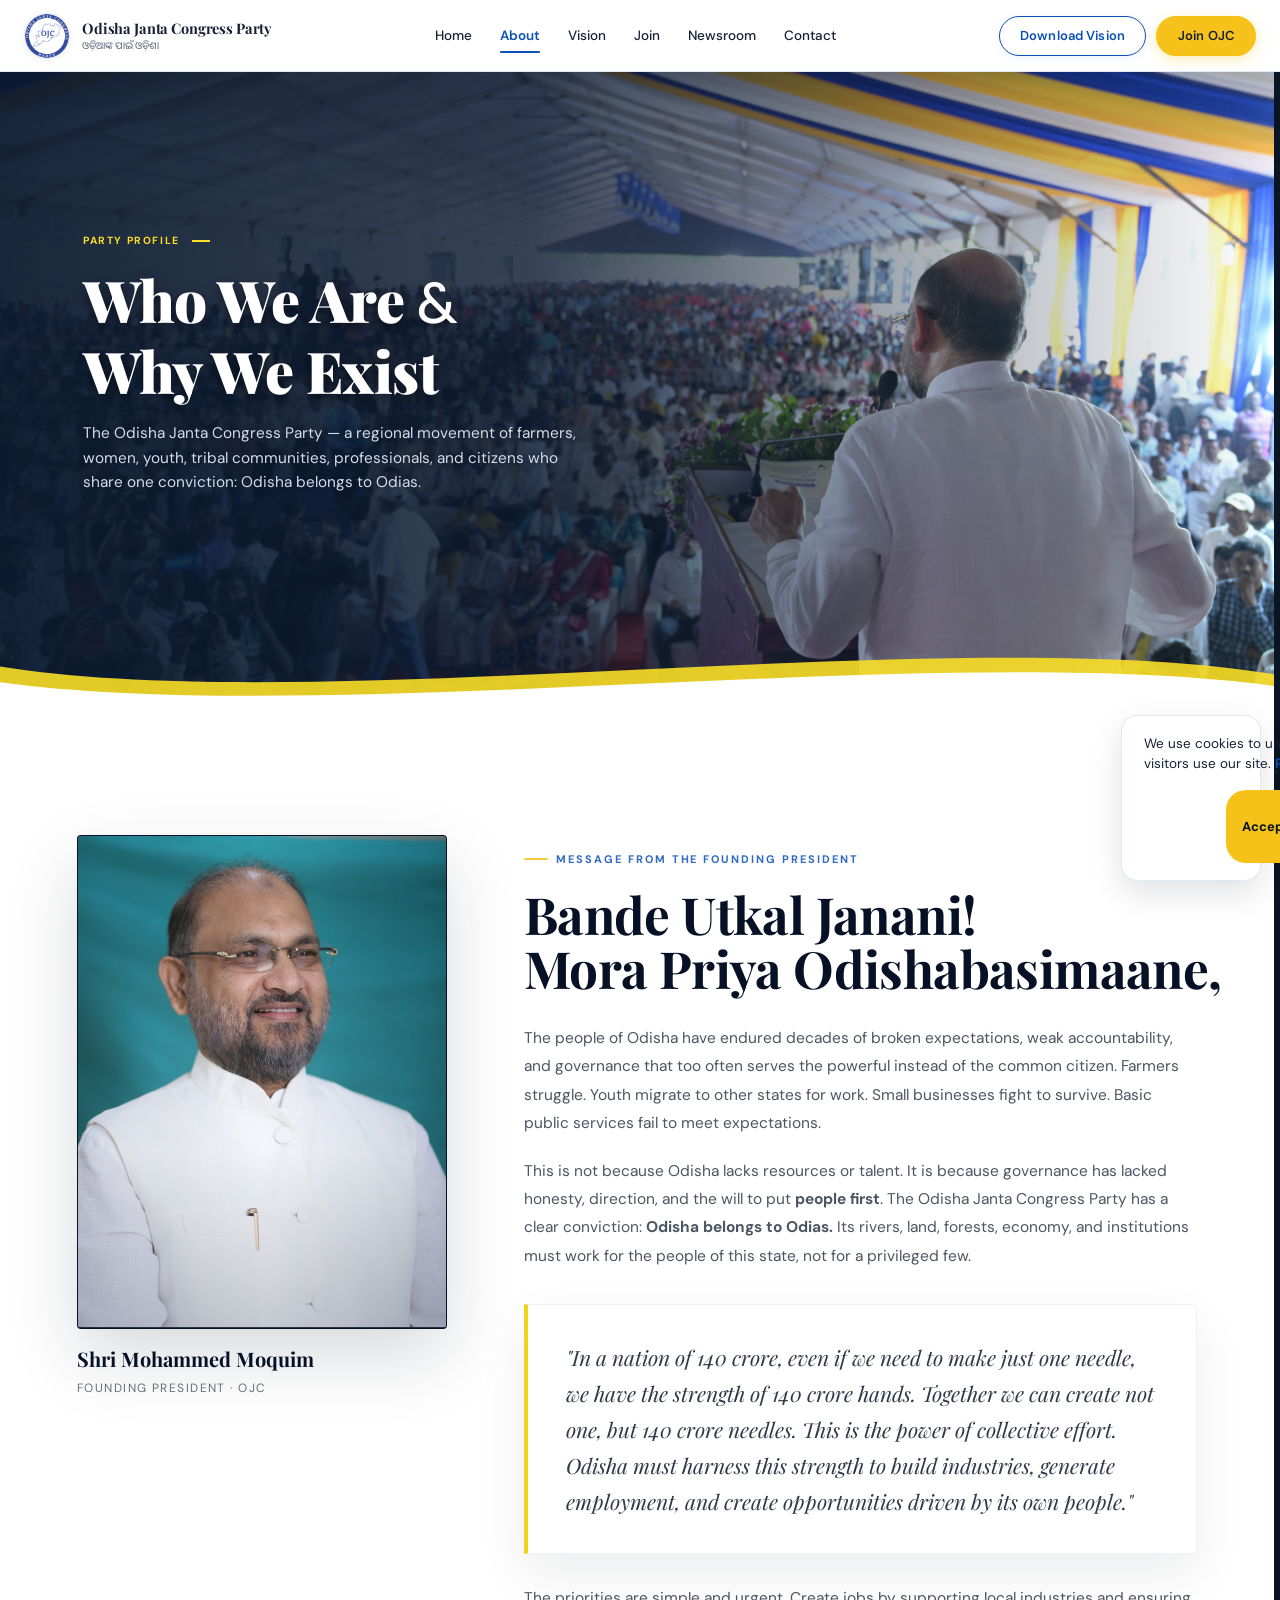
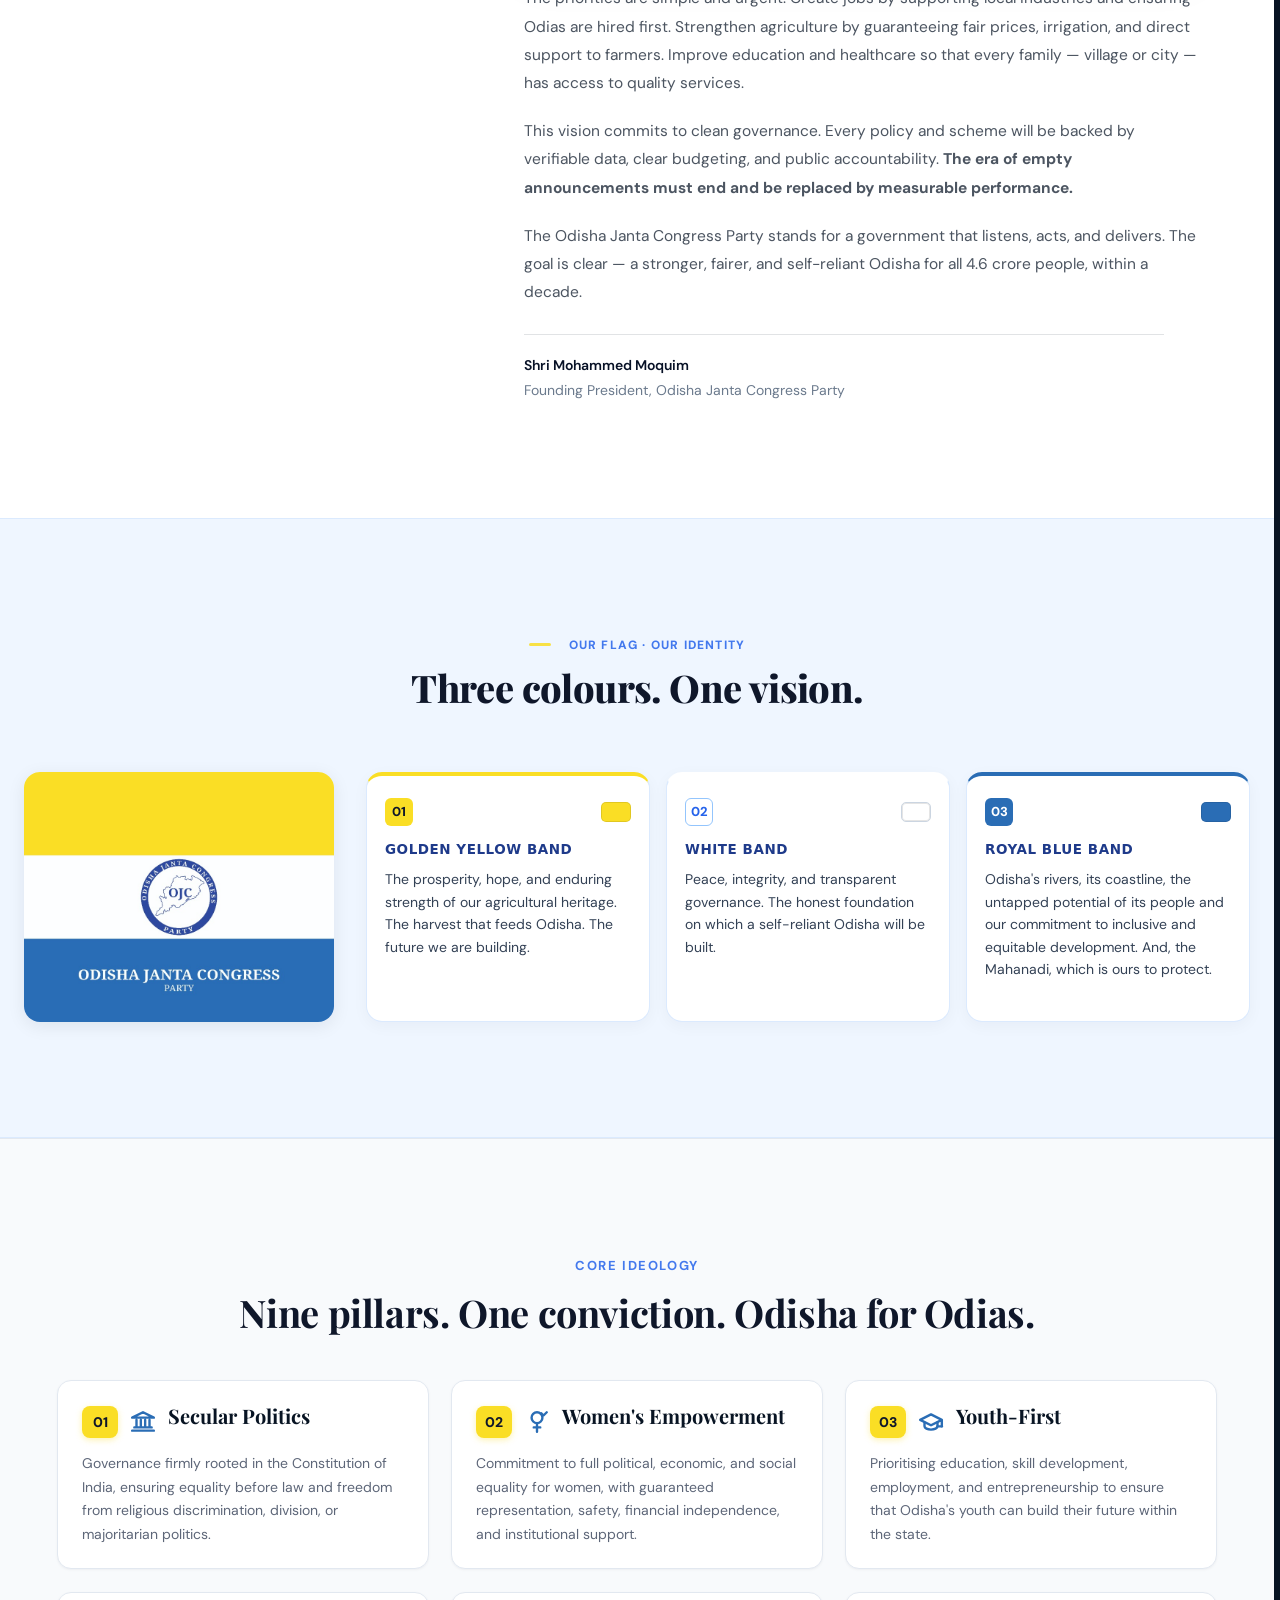
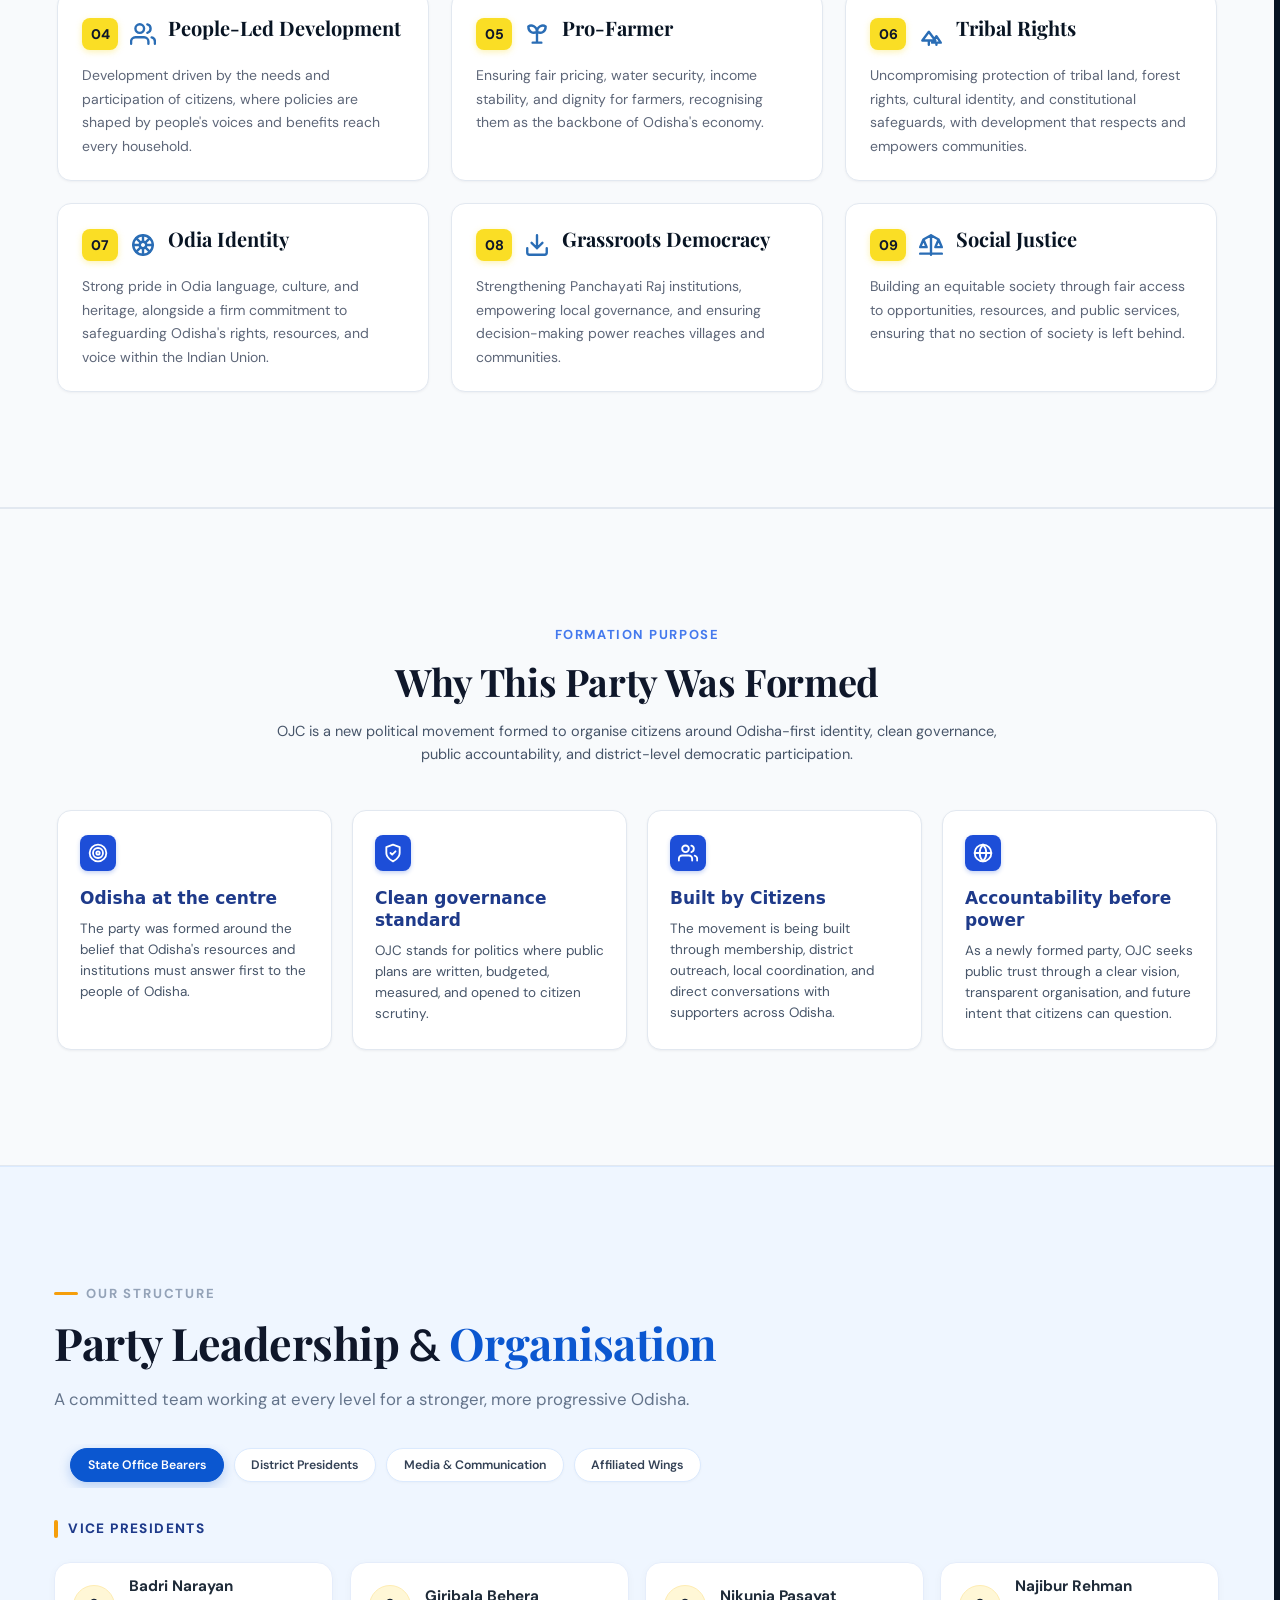
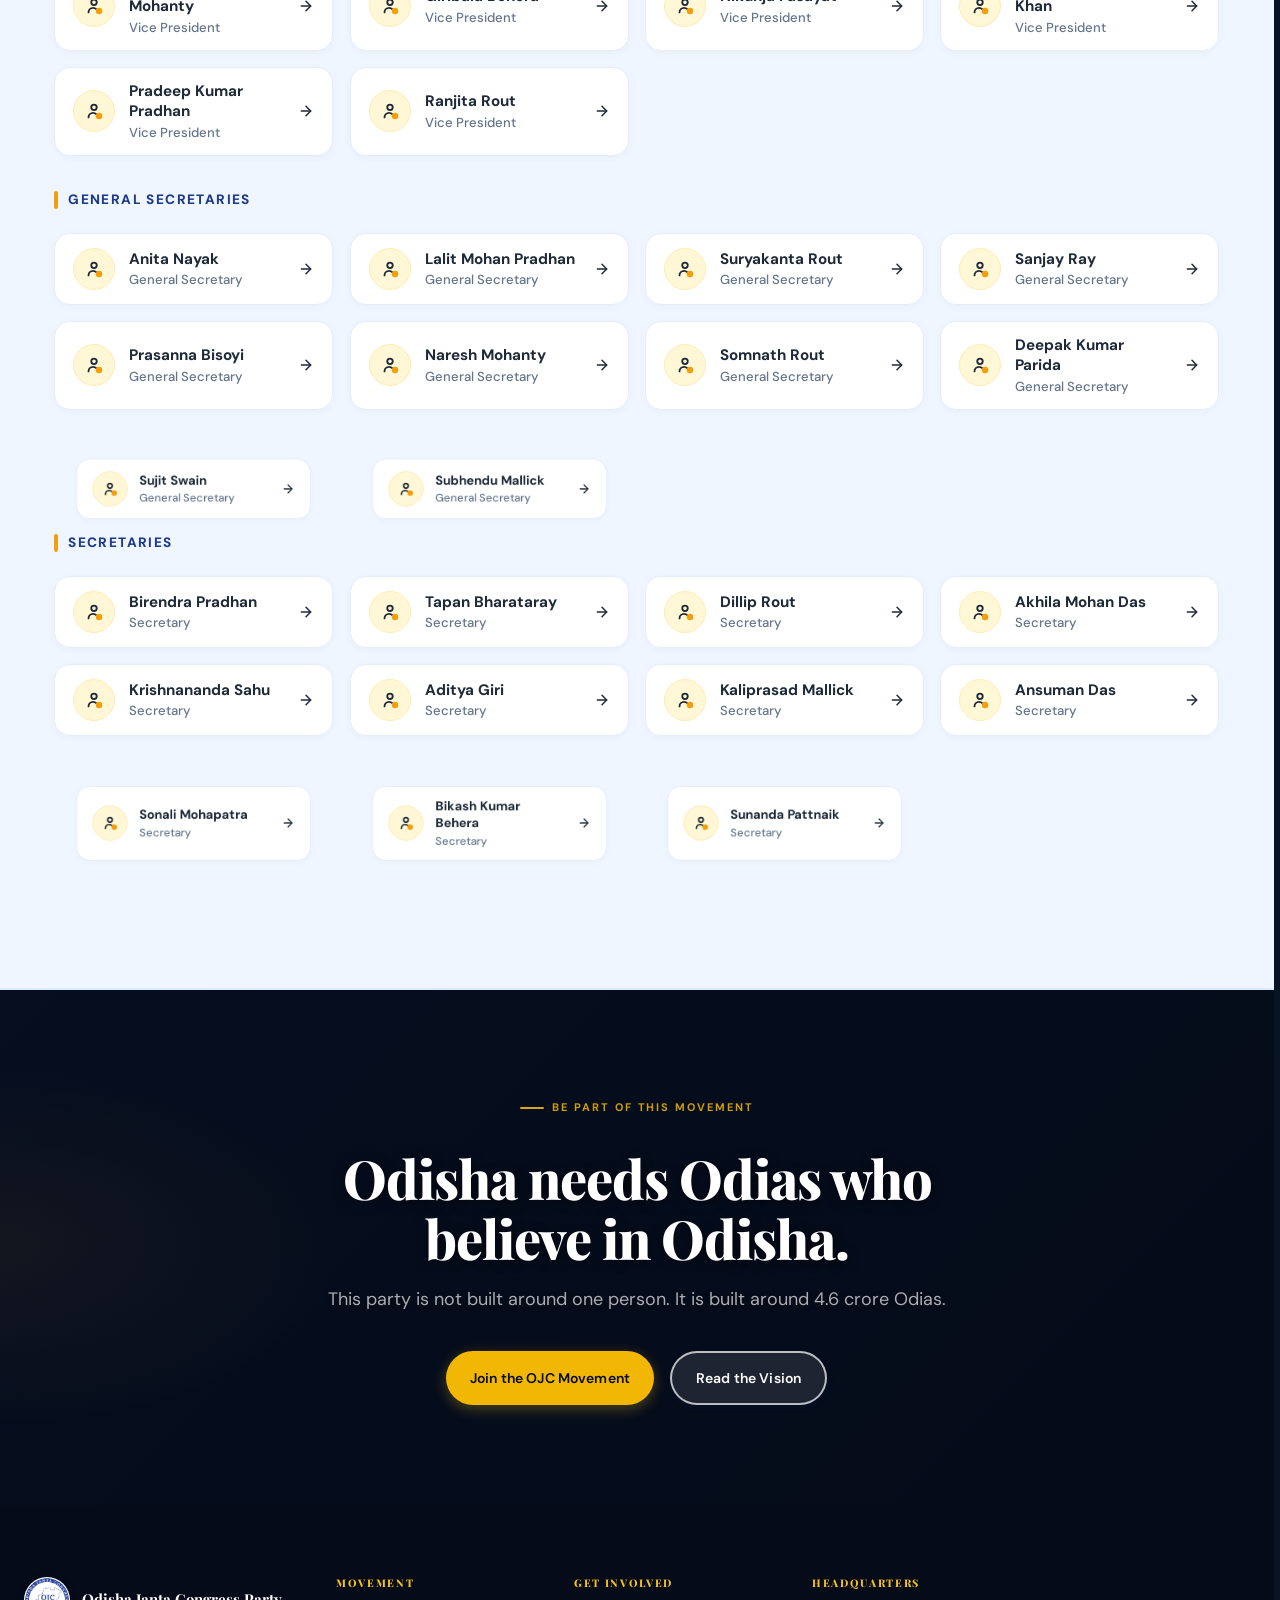
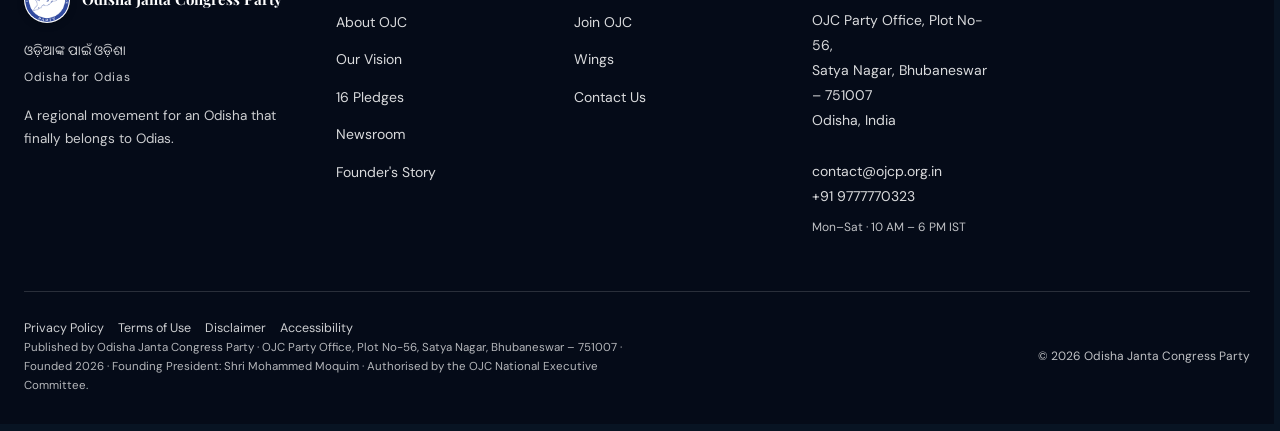
==== commit de0a283a: "Update OJCP website design and pages" ====
--- a/about.html
+++ b/about.html
@@ -27,7 +27,7 @@
   <script async src="https://www.googletagmanager.com/gtag/js?id=G-XXXXXXXXXX"></script>
   <script>window.dataLayer = window.dataLayer || []; function gtag() { dataLayer.push(arguments); } gtag('js', new Date()); gtag('consent', 'default', { analytics_storage: 'denied' }); gtag('config', 'G-XXXXXXXXXX');</script>
   <!-- PREMIUM REDESIGN -->
-  <link rel="stylesheet" href="assets/css/premium-redesign.css?v=7.0">
+  <link rel="stylesheet" href="assets/css/premium-redesign.css?v=20.0">
 </head>
 
 <body class="about-page">
@@ -78,8 +78,8 @@
     <!-- FULL-BLEED ABOUT HERO SECTION -->
     <section class="about-hero-redesign vision-hero-redesign">
       <div class="hero-bg-image-wrapper">
-        <img src="assets/images/about-hero-section.png?v=3.0"
-          alt="Odisha Janta Congress Party Flag and Official Emblem Artwork" class="hero-bg-image about-hero-bg-image">
+        <img src="assets/images/about-hero-section.png?v=5.0"
+          alt="Odisha Janta Congress Party Movement" class="hero-bg-image about-hero-bg-image">
         <div class="hero-cinematic-overlay"></div>
       </div>
       <div class="vision-hero-content about-hero-content">
@@ -433,10 +433,21 @@
 
     <!-- ORGANISATION -->
     <section class="about-organisation-section" id="organisation" aria-labelledby="org-h2">
-      <div class="container">
-        <span class="eyebrow text-center">OJC Structure</span>
-        <h2 id="org-h2" class="section-title text-center">Party Leadership <span class="amp">&amp;</span> Organisation
-        </h2>
+      <div class="org-container container">
+
+        <!-- Top Section Header with Watermark Quote -->
+        <div class="org-header-wrapper">
+          <div class="org-header-left">
+            <div class="org-eyebrow">
+              <span class="org-eyebrow-line"></span>
+              <span>OUR STRUCTURE</span>
+            </div>
+            <h2 id="org-h2" class="org-main-title">
+              Party Leadership <span class="org-amp">&amp;</span> <span class="org-title-highlight">Organisation</span>
+            </h2>
+            <p class="org-subtitle">A committed team working at every level for a stronger, more progressive Odisha.</p>
+          </div>
+        </div>
 
         <!-- Tabs Navigation -->
         <div class="org-tabs-nav">
@@ -451,173 +462,744 @@
 
           <!-- Tab 1: State Office Bearers -->
           <div class="org-tab-pane active" id="state-officers">
-            <h3 class="org-group-title">Vice Presidents</h3>
+            <h3 class="org-group-title"><span class="title-bar"></span>VICE PRESIDENTS</h3>
             <div class="org-grid">
               <div class="org-card">
-                <div class="org-card-name">Badri Narayan Mohanty</div>
-                <div class="org-card-role">Vice President</div>
-              </div>
-              <div class="org-card">
-                <div class="org-card-name">Giribala Behera</div>
-                <div class="org-card-role">Vice President</div>
-              </div>
-              <div class="org-card">
-                <div class="org-card-name">Nikunja Pasayat</div>
-                <div class="org-card-role">Vice President</div>
-              </div>
-              <div class="org-card">
-                <div class="org-card-name">Najibur Rehman Khan</div>
-                <div class="org-card-role">Vice President</div>
-              </div>
-              <div class="org-card">
-                <div class="org-card-name">Pradeep Kumar Pradhan</div>
-                <div class="org-card-role">Vice President</div>
-              </div>
-              <div class="org-card">
-                <div class="org-card-name">Ranjita Rout</div>
-                <div class="org-card-role">Vice President</div>
-              </div>
-            </div>
-
-            <h3 class="org-group-title">General Secretaries</h3>
+                <div class="org-card-avatar">
+                  <svg width="22" height="22" viewBox="0 0 24 24" fill="none">
+                    <path d="M12 11C13.6569 11 15 9.65685 15 8C15 6.34315 13.6569 5 12 5C10.3431 5 9 6.34315 9 8C9 9.65685 10.3431 11 12 11Z" stroke="#1d2939" stroke-width="2" stroke-linecap="round" stroke-linejoin="round"/>
+                    <path d="M6 19C6 16.2386 8.23858 14 11 14C12.35 14 13.57 14.53 14.47 15.4" stroke="#1d2939" stroke-width="2" stroke-linecap="round"/>
+                    <circle cx="17.5" cy="17.5" r="3.5" fill="#f59e0b"/>
+                  </svg>
+                </div>
+                <div class="org-card-info">
+                  <div class="org-card-name">Badri Narayan Mohanty</div>
+                  <div class="org-card-role">Vice President</div>
+                </div>
+                <div class="org-card-arrow">
+                  <svg width="16" height="16" viewBox="0 0 24 24" fill="none" stroke="currentColor" stroke-width="2.2" stroke-linecap="round" stroke-linejoin="round">
+                    <line x1="5" y1="12" x2="19" y2="12"></line>
+                    <polyline points="12 5 19 12 12 19"></polyline>
+                  </svg>
+                </div>
+              </div>
+              <div class="org-card">
+                <div class="org-card-avatar">
+                  <svg width="22" height="22" viewBox="0 0 24 24" fill="none">
+                    <path d="M12 11C13.6569 11 15 9.65685 15 8C15 6.34315 13.6569 5 12 5C10.3431 5 9 6.34315 9 8C9 9.65685 10.3431 11 12 11Z" stroke="#1d2939" stroke-width="2" stroke-linecap="round" stroke-linejoin="round"/>
+                    <path d="M6 19C6 16.2386 8.23858 14 11 14C12.35 14 13.57 14.53 14.47 15.4" stroke="#1d2939" stroke-width="2" stroke-linecap="round"/>
+                    <circle cx="17.5" cy="17.5" r="3.5" fill="#f59e0b"/>
+                  </svg>
+                </div>
+                <div class="org-card-info">
+                  <div class="org-card-name">Giribala Behera</div>
+                  <div class="org-card-role">Vice President</div>
+                </div>
+                <div class="org-card-arrow">
+                  <svg width="16" height="16" viewBox="0 0 24 24" fill="none" stroke="currentColor" stroke-width="2.2" stroke-linecap="round" stroke-linejoin="round">
+                    <line x1="5" y1="12" x2="19" y2="12"></line>
+                    <polyline points="12 5 19 12 12 19"></polyline>
+                  </svg>
+                </div>
+              </div>
+              <div class="org-card">
+                <div class="org-card-avatar">
+                  <svg width="22" height="22" viewBox="0 0 24 24" fill="none">
+                    <path d="M12 11C13.6569 11 15 9.65685 15 8C15 6.34315 13.6569 5 12 5C10.3431 5 9 6.34315 9 8C9 9.65685 10.3431 11 12 11Z" stroke="#1d2939" stroke-width="2" stroke-linecap="round" stroke-linejoin="round"/>
+                    <path d="M6 19C6 16.2386 8.23858 14 11 14C12.35 14 13.57 14.53 14.47 15.4" stroke="#1d2939" stroke-width="2" stroke-linecap="round"/>
+                    <circle cx="17.5" cy="17.5" r="3.5" fill="#f59e0b"/>
+                  </svg>
+                </div>
+                <div class="org-card-info">
+                  <div class="org-card-name">Nikunja Pasayat</div>
+                  <div class="org-card-role">Vice President</div>
+                </div>
+                <div class="org-card-arrow">
+                  <svg width="16" height="16" viewBox="0 0 24 24" fill="none" stroke="currentColor" stroke-width="2.2" stroke-linecap="round" stroke-linejoin="round">
+                    <line x1="5" y1="12" x2="19" y2="12"></line>
+                    <polyline points="12 5 19 12 12 19"></polyline>
+                  </svg>
+                </div>
+              </div>
+              <div class="org-card">
+                <div class="org-card-avatar">
+                  <svg width="22" height="22" viewBox="0 0 24 24" fill="none">
+                    <path d="M12 11C13.6569 11 15 9.65685 15 8C15 6.34315 13.6569 5 12 5C10.3431 5 9 6.34315 9 8C9 9.65685 10.3431 11 12 11Z" stroke="#1d2939" stroke-width="2" stroke-linecap="round" stroke-linejoin="round"/>
+                    <path d="M6 19C6 16.2386 8.23858 14 11 14C12.35 14 13.57 14.53 14.47 15.4" stroke="#1d2939" stroke-width="2" stroke-linecap="round"/>
+                    <circle cx="17.5" cy="17.5" r="3.5" fill="#f59e0b"/>
+                  </svg>
+                </div>
+                <div class="org-card-info">
+                  <div class="org-card-name">Najibur Rehman Khan</div>
+                  <div class="org-card-role">Vice President</div>
+                </div>
+                <div class="org-card-arrow">
+                  <svg width="16" height="16" viewBox="0 0 24 24" fill="none" stroke="currentColor" stroke-width="2.2" stroke-linecap="round" stroke-linejoin="round">
+                    <line x1="5" y1="12" x2="19" y2="12"></line>
+                    <polyline points="12 5 19 12 12 19"></polyline>
+                  </svg>
+                </div>
+              </div>
+              <div class="org-card">
+                <div class="org-card-avatar">
+                  <svg width="22" height="22" viewBox="0 0 24 24" fill="none">
+                    <path d="M12 11C13.6569 11 15 9.65685 15 8C15 6.34315 13.6569 5 12 5C10.3431 5 9 6.34315 9 8C9 9.65685 10.3431 11 12 11Z" stroke="#1d2939" stroke-width="2" stroke-linecap="round" stroke-linejoin="round"/>
+                    <path d="M6 19C6 16.2386 8.23858 14 11 14C12.35 14 13.57 14.53 14.47 15.4" stroke="#1d2939" stroke-width="2" stroke-linecap="round"/>
+                    <circle cx="17.5" cy="17.5" r="3.5" fill="#f59e0b"/>
+                  </svg>
+                </div>
+                <div class="org-card-info">
+                  <div class="org-card-name">Pradeep Kumar Pradhan</div>
+                  <div class="org-card-role">Vice President</div>
+                </div>
+                <div class="org-card-arrow">
+                  <svg width="16" height="16" viewBox="0 0 24 24" fill="none" stroke="currentColor" stroke-width="2.2" stroke-linecap="round" stroke-linejoin="round">
+                    <line x1="5" y1="12" x2="19" y2="12"></line>
+                    <polyline points="12 5 19 12 12 19"></polyline>
+                  </svg>
+                </div>
+              </div>
+              <div class="org-card">
+                <div class="org-card-avatar">
+                  <svg width="22" height="22" viewBox="0 0 24 24" fill="none">
+                    <path d="M12 11C13.6569 11 15 9.65685 15 8C15 6.34315 13.6569 5 12 5C10.3431 5 9 6.34315 9 8C9 9.65685 10.3431 11 12 11Z" stroke="#1d2939" stroke-width="2" stroke-linecap="round" stroke-linejoin="round"/>
+                    <path d="M6 19C6 16.2386 8.23858 14 11 14C12.35 14 13.57 14.53 14.47 15.4" stroke="#1d2939" stroke-width="2" stroke-linecap="round"/>
+                    <circle cx="17.5" cy="17.5" r="3.5" fill="#f59e0b"/>
+                  </svg>
+                </div>
+                <div class="org-card-info">
+                  <div class="org-card-name">Ranjita Rout</div>
+                  <div class="org-card-role">Vice President</div>
+                </div>
+                <div class="org-card-arrow">
+                  <svg width="16" height="16" viewBox="0 0 24 24" fill="none" stroke="currentColor" stroke-width="2.2" stroke-linecap="round" stroke-linejoin="round">
+                    <line x1="5" y1="12" x2="19" y2="12"></line>
+                    <polyline points="12 5 19 12 12 19"></polyline>
+                  </svg>
+                </div>
+              </div>
+            </div>
+
+            <h3 class="org-group-title"><span class="title-bar"></span>GENERAL SECRETARIES</h3>
             <div class="org-grid">
               <div class="org-card">
-                <div class="org-card-name">Anita Nayak</div>
-                <div class="org-card-role">General Secretary</div>
-              </div>
-              <div class="org-card">
-                <div class="org-card-name">Lalit Mohan Pradhan</div>
-                <div class="org-card-role">General Secretary</div>
-              </div>
-              <div class="org-card">
-                <div class="org-card-name">Suryakanta Rout</div>
-                <div class="org-card-role">General Secretary</div>
-              </div>
-              <div class="org-card">
-                <div class="org-card-name">Sanjay Ray</div>
-                <div class="org-card-role">General Secretary</div>
-              </div>
-              <div class="org-card">
-                <div class="org-card-name">Prasanna Bisoyi</div>
-                <div class="org-card-role">General Secretary</div>
-              </div>
-              <div class="org-card">
-                <div class="org-card-name">Naresh Mohanty</div>
-                <div class="org-card-role">General Secretary</div>
-              </div>
-              <div class="org-card">
-                <div class="org-card-name">Somnath Rout</div>
-                <div class="org-card-role">General Secretary</div>
-              </div>
-              <div class="org-card">
-                <div class="org-card-name">Deepak Kumar Parida</div>
-                <div class="org-card-role">General Secretary</div>
-              </div>
-              <div class="org-card">
-                <div class="org-card-name">Sujit Swain</div>
-                <div class="org-card-role">General Secretary</div>
-              </div>
-              <div class="org-card">
-                <div class="org-card-name">Subhendu Mallick</div>
-                <div class="org-card-role">General Secretary</div>
-              </div>
-            </div>
-
-            <h3 class="org-group-title">Secretaries</h3>
+                <div class="org-card-avatar">
+                  <svg width="22" height="22" viewBox="0 0 24 24" fill="none">
+                    <path d="M12 11C13.6569 11 15 9.65685 15 8C15 6.34315 13.6569 5 12 5C10.3431 5 9 6.34315 9 8C9 9.65685 10.3431 11 12 11Z" stroke="#1d2939" stroke-width="2" stroke-linecap="round" stroke-linejoin="round"/>
+                    <path d="M6 19C6 16.2386 8.23858 14 11 14C12.35 14 13.57 14.53 14.47 15.4" stroke="#1d2939" stroke-width="2" stroke-linecap="round"/>
+                    <circle cx="17.5" cy="17.5" r="3.5" fill="#f59e0b"/>
+                  </svg>
+                </div>
+                <div class="org-card-info">
+                  <div class="org-card-name">Anita Nayak</div>
+                  <div class="org-card-role">General Secretary</div>
+                </div>
+                <div class="org-card-arrow">
+                  <svg width="16" height="16" viewBox="0 0 24 24" fill="none" stroke="currentColor" stroke-width="2.2" stroke-linecap="round" stroke-linejoin="round">
+                    <line x1="5" y1="12" x2="19" y2="12"></line>
+                    <polyline points="12 5 19 12 12 19"></polyline>
+                  </svg>
+                </div>
+              </div>
+              <div class="org-card">
+                <div class="org-card-avatar">
+                  <svg width="22" height="22" viewBox="0 0 24 24" fill="none">
+                    <path d="M12 11C13.6569 11 15 9.65685 15 8C15 6.34315 13.6569 5 12 5C10.3431 5 9 6.34315 9 8C9 9.65685 10.3431 11 12 11Z" stroke="#1d2939" stroke-width="2" stroke-linecap="round" stroke-linejoin="round"/>
+                    <path d="M6 19C6 16.2386 8.23858 14 11 14C12.35 14 13.57 14.53 14.47 15.4" stroke="#1d2939" stroke-width="2" stroke-linecap="round"/>
+                    <circle cx="17.5" cy="17.5" r="3.5" fill="#f59e0b"/>
+                  </svg>
+                </div>
+                <div class="org-card-info">
+                  <div class="org-card-name">Lalit Mohan Pradhan</div>
+                  <div class="org-card-role">General Secretary</div>
+                </div>
+                <div class="org-card-arrow">
+                  <svg width="16" height="16" viewBox="0 0 24 24" fill="none" stroke="currentColor" stroke-width="2.2" stroke-linecap="round" stroke-linejoin="round">
+                    <line x1="5" y1="12" x2="19" y2="12"></line>
+                    <polyline points="12 5 19 12 12 19"></polyline>
+                  </svg>
+                </div>
+              </div>
+              <div class="org-card">
+                <div class="org-card-avatar">
+                  <svg width="22" height="22" viewBox="0 0 24 24" fill="none">
+                    <path d="M12 11C13.6569 11 15 9.65685 15 8C15 6.34315 13.6569 5 12 5C10.3431 5 9 6.34315 9 8C9 9.65685 10.3431 11 12 11Z" stroke="#1d2939" stroke-width="2" stroke-linecap="round" stroke-linejoin="round"/>
+                    <path d="M6 19C6 16.2386 8.23858 14 11 14C12.35 14 13.57 14.53 14.47 15.4" stroke="#1d2939" stroke-width="2" stroke-linecap="round"/>
+                    <circle cx="17.5" cy="17.5" r="3.5" fill="#f59e0b"/>
+                  </svg>
+                </div>
+                <div class="org-card-info">
+                  <div class="org-card-name">Suryakanta Rout</div>
+                  <div class="org-card-role">General Secretary</div>
+                </div>
+                <div class="org-card-arrow">
+                  <svg width="16" height="16" viewBox="0 0 24 24" fill="none" stroke="currentColor" stroke-width="2.2" stroke-linecap="round" stroke-linejoin="round">
+                    <line x1="5" y1="12" x2="19" y2="12"></line>
+                    <polyline points="12 5 19 12 12 19"></polyline>
+                  </svg>
+                </div>
+              </div>
+              <div class="org-card">
+                <div class="org-card-avatar">
+                  <svg width="22" height="22" viewBox="0 0 24 24" fill="none">
+                    <path d="M12 11C13.6569 11 15 9.65685 15 8C15 6.34315 13.6569 5 12 5C10.3431 5 9 6.34315 9 8C9 9.65685 10.3431 11 12 11Z" stroke="#1d2939" stroke-width="2" stroke-linecap="round" stroke-linejoin="round"/>
+                    <path d="M6 19C6 16.2386 8.23858 14 11 14C12.35 14 13.57 14.53 14.47 15.4" stroke="#1d2939" stroke-width="2" stroke-linecap="round"/>
+                    <circle cx="17.5" cy="17.5" r="3.5" fill="#f59e0b"/>
+                  </svg>
+                </div>
+                <div class="org-card-info">
+                  <div class="org-card-name">Sanjay Ray</div>
+                  <div class="org-card-role">General Secretary</div>
+                </div>
+                <div class="org-card-arrow">
+                  <svg width="16" height="16" viewBox="0 0 24 24" fill="none" stroke="currentColor" stroke-width="2.2" stroke-linecap="round" stroke-linejoin="round">
+                    <line x1="5" y1="12" x2="19" y2="12"></line>
+                    <polyline points="12 5 19 12 12 19"></polyline>
+                  </svg>
+                </div>
+              </div>
+              <div class="org-card">
+                <div class="org-card-avatar">
+                  <svg width="22" height="22" viewBox="0 0 24 24" fill="none">
+                    <path d="M12 11C13.6569 11 15 9.65685 15 8C15 6.34315 13.6569 5 12 5C10.3431 5 9 6.34315 9 8C9 9.65685 10.3431 11 12 11Z" stroke="#1d2939" stroke-width="2" stroke-linecap="round" stroke-linejoin="round"/>
+                    <path d="M6 19C6 16.2386 8.23858 14 11 14C12.35 14 13.57 14.53 14.47 15.4" stroke="#1d2939" stroke-width="2" stroke-linecap="round"/>
+                    <circle cx="17.5" cy="17.5" r="3.5" fill="#f59e0b"/>
+                  </svg>
+                </div>
+                <div class="org-card-info">
+                  <div class="org-card-name">Prasanna Bisoyi</div>
+                  <div class="org-card-role">General Secretary</div>
+                </div>
+                <div class="org-card-arrow">
+                  <svg width="16" height="16" viewBox="0 0 24 24" fill="none" stroke="currentColor" stroke-width="2.2" stroke-linecap="round" stroke-linejoin="round">
+                    <line x1="5" y1="12" x2="19" y2="12"></line>
+                    <polyline points="12 5 19 12 12 19"></polyline>
+                  </svg>
+                </div>
+              </div>
+              <div class="org-card">
+                <div class="org-card-avatar">
+                  <svg width="22" height="22" viewBox="0 0 24 24" fill="none">
+                    <path d="M12 11C13.6569 11 15 9.65685 15 8C15 6.34315 13.6569 5 12 5C10.3431 5 9 6.34315 9 8C9 9.65685 10.3431 11 12 11Z" stroke="#1d2939" stroke-width="2" stroke-linecap="round" stroke-linejoin="round"/>
+                    <path d="M6 19C6 16.2386 8.23858 14 11 14C12.35 14 13.57 14.53 14.47 15.4" stroke="#1d2939" stroke-width="2" stroke-linecap="round"/>
+                    <circle cx="17.5" cy="17.5" r="3.5" fill="#f59e0b"/>
+                  </svg>
+                </div>
+                <div class="org-card-info">
+                  <div class="org-card-name">Naresh Mohanty</div>
+                  <div class="org-card-role">General Secretary</div>
+                </div>
+                <div class="org-card-arrow">
+                  <svg width="16" height="16" viewBox="0 0 24 24" fill="none" stroke="currentColor" stroke-width="2.2" stroke-linecap="round" stroke-linejoin="round">
+                    <line x1="5" y1="12" x2="19" y2="12"></line>
+                    <polyline points="12 5 19 12 12 19"></polyline>
+                  </svg>
+                </div>
+              </div>
+              <div class="org-card">
+                <div class="org-card-avatar">
+                  <svg width="22" height="22" viewBox="0 0 24 24" fill="none">
+                    <path d="M12 11C13.6569 11 15 9.65685 15 8C15 6.34315 13.6569 5 12 5C10.3431 5 9 6.34315 9 8C9 9.65685 10.3431 11 12 11Z" stroke="#1d2939" stroke-width="2" stroke-linecap="round" stroke-linejoin="round"/>
+                    <path d="M6 19C6 16.2386 8.23858 14 11 14C12.35 14 13.57 14.53 14.47 15.4" stroke="#1d2939" stroke-width="2" stroke-linecap="round"/>
+                    <circle cx="17.5" cy="17.5" r="3.5" fill="#f59e0b"/>
+                  </svg>
+                </div>
+                <div class="org-card-info">
+                  <div class="org-card-name">Somnath Rout</div>
+                  <div class="org-card-role">General Secretary</div>
+                </div>
+                <div class="org-card-arrow">
+                  <svg width="16" height="16" viewBox="0 0 24 24" fill="none" stroke="currentColor" stroke-width="2.2" stroke-linecap="round" stroke-linejoin="round">
+                    <line x1="5" y1="12" x2="19" y2="12"></line>
+                    <polyline points="12 5 19 12 12 19"></polyline>
+                  </svg>
+                </div>
+              </div>
+              <div class="org-card">
+                <div class="org-card-avatar">
+                  <svg width="22" height="22" viewBox="0 0 24 24" fill="none">
+                    <path d="M12 11C13.6569 11 15 9.65685 15 8C15 6.34315 13.6569 5 12 5C10.3431 5 9 6.34315 9 8C9 9.65685 10.3431 11 12 11Z" stroke="#1d2939" stroke-width="2" stroke-linecap="round" stroke-linejoin="round"/>
+                    <path d="M6 19C6 16.2386 8.23858 14 11 14C12.35 14 13.57 14.53 14.47 15.4" stroke="#1d2939" stroke-width="2" stroke-linecap="round"/>
+                    <circle cx="17.5" cy="17.5" r="3.5" fill="#f59e0b"/>
+                  </svg>
+                </div>
+                <div class="org-card-info">
+                  <div class="org-card-name">Deepak Kumar Parida</div>
+                  <div class="org-card-role">General Secretary</div>
+                </div>
+                <div class="org-card-arrow">
+                  <svg width="16" height="16" viewBox="0 0 24 24" fill="none" stroke="currentColor" stroke-width="2.2" stroke-linecap="round" stroke-linejoin="round">
+                    <line x1="5" y1="12" x2="19" y2="12"></line>
+                    <polyline points="12 5 19 12 12 19"></polyline>
+                  </svg>
+                </div>
+              </div>
+              <div class="org-card">
+                <div class="org-card-avatar">
+                  <svg width="22" height="22" viewBox="0 0 24 24" fill="none">
+                    <path d="M12 11C13.6569 11 15 9.65685 15 8C15 6.34315 13.6569 5 12 5C10.3431 5 9 6.34315 9 8C9 9.65685 10.3431 11 12 11Z" stroke="#1d2939" stroke-width="2" stroke-linecap="round" stroke-linejoin="round"/>
+                    <path d="M6 19C6 16.2386 8.23858 14 11 14C12.35 14 13.57 14.53 14.47 15.4" stroke="#1d2939" stroke-width="2" stroke-linecap="round"/>
+                    <circle cx="17.5" cy="17.5" r="3.5" fill="#f59e0b"/>
+                  </svg>
+                </div>
+                <div class="org-card-info">
+                  <div class="org-card-name">Sujit Swain</div>
+                  <div class="org-card-role">General Secretary</div>
+                </div>
+                <div class="org-card-arrow">
+                  <svg width="16" height="16" viewBox="0 0 24 24" fill="none" stroke="currentColor" stroke-width="2.2" stroke-linecap="round" stroke-linejoin="round">
+                    <line x1="5" y1="12" x2="19" y2="12"></line>
+                    <polyline points="12 5 19 12 12 19"></polyline>
+                  </svg>
+                </div>
+              </div>
+              <div class="org-card">
+                <div class="org-card-avatar">
+                  <svg width="22" height="22" viewBox="0 0 24 24" fill="none">
+                    <path d="M12 11C13.6569 11 15 9.65685 15 8C15 6.34315 13.6569 5 12 5C10.3431 5 9 6.34315 9 8C9 9.65685 10.3431 11 12 11Z" stroke="#1d2939" stroke-width="2" stroke-linecap="round" stroke-linejoin="round"/>
+                    <path d="M6 19C6 16.2386 8.23858 14 11 14C12.35 14 13.57 14.53 14.47 15.4" stroke="#1d2939" stroke-width="2" stroke-linecap="round"/>
+                    <circle cx="17.5" cy="17.5" r="3.5" fill="#f59e0b"/>
+                  </svg>
+                </div>
+                <div class="org-card-info">
+                  <div class="org-card-name">Subhendu Mallick</div>
+                  <div class="org-card-role">General Secretary</div>
+                </div>
+                <div class="org-card-arrow">
+                  <svg width="16" height="16" viewBox="0 0 24 24" fill="none" stroke="currentColor" stroke-width="2.2" stroke-linecap="round" stroke-linejoin="round">
+                    <line x1="5" y1="12" x2="19" y2="12"></line>
+                    <polyline points="12 5 19 12 12 19"></polyline>
+                  </svg>
+                </div>
+              </div>
+            </div>
+
+            <h3 class="org-group-title"><span class="title-bar"></span>SECRETARIES</h3>
             <div class="org-grid">
               <div class="org-card">
-                <div class="org-card-name">Birendra Pradhan</div>
-                <div class="org-card-role">Secretary</div>
-              </div>
-              <div class="org-card">
-                <div class="org-card-name">Tapan Bharataray</div>
-                <div class="org-card-role">Secretary</div>
-              </div>
-              <div class="org-card">
-                <div class="org-card-name">Dillip Rout</div>
-                <div class="org-card-role">Secretary</div>
-              </div>
-              <div class="org-card">
-                <div class="org-card-name">Akhila Mohan Das</div>
-                <div class="org-card-role">Secretary</div>
-              </div>
-              <div class="org-card">
-                <div class="org-card-name">Krishnananda Sahu</div>
-                <div class="org-card-role">Secretary</div>
-              </div>
-              <div class="org-card">
-                <div class="org-card-name">Aditya Giri</div>
-                <div class="org-card-role">Secretary</div>
-              </div>
-              <div class="org-card">
-                <div class="org-card-name">Kaliprasad Mallick</div>
-                <div class="org-card-role">Secretary</div>
-              </div>
-              <div class="org-card">
-                <div class="org-card-name">Ansuman Das</div>
-                <div class="org-card-role">Secretary</div>
-              </div>
-              <div class="org-card">
-                <div class="org-card-name">Sonali Mohapatra</div>
-                <div class="org-card-role">Secretary</div>
-              </div>
-              <div class="org-card">
-                <div class="org-card-name">Bikash Kumar Behera</div>
-                <div class="org-card-role">Secretary</div>
-              </div>
-              <div class="org-card">
-                <div class="org-card-name">Sunanda Pattnaik</div>
-                <div class="org-card-role">Secretary</div>
-              </div>
-              <div class="org-card">
-                <div class="org-card-name">Pranab Bhokta</div>
-                <div class="org-card-role">Secretary</div>
+                <div class="org-card-avatar">
+                  <svg width="22" height="22" viewBox="0 0 24 24" fill="none">
+                    <path d="M12 11C13.6569 11 15 9.65685 15 8C15 6.34315 13.6569 5 12 5C10.3431 5 9 6.34315 9 8C9 9.65685 10.3431 11 12 11Z" stroke="#1d2939" stroke-width="2" stroke-linecap="round" stroke-linejoin="round"/>
+                    <path d="M6 19C6 16.2386 8.23858 14 11 14C12.35 14 13.57 14.53 14.47 15.4" stroke="#1d2939" stroke-width="2" stroke-linecap="round"/>
+                    <circle cx="17.5" cy="17.5" r="3.5" fill="#f59e0b"/>
+                  </svg>
+                </div>
+                <div class="org-card-info">
+                  <div class="org-card-name">Birendra Pradhan</div>
+                  <div class="org-card-role">Secretary</div>
+                </div>
+                <div class="org-card-arrow">
+                  <svg width="16" height="16" viewBox="0 0 24 24" fill="none" stroke="currentColor" stroke-width="2.2" stroke-linecap="round" stroke-linejoin="round">
+                    <line x1="5" y1="12" x2="19" y2="12"></line>
+                    <polyline points="12 5 19 12 12 19"></polyline>
+                  </svg>
+                </div>
+              </div>
+              <div class="org-card">
+                <div class="org-card-avatar">
+                  <svg width="22" height="22" viewBox="0 0 24 24" fill="none">
+                    <path d="M12 11C13.6569 11 15 9.65685 15 8C15 6.34315 13.6569 5 12 5C10.3431 5 9 6.34315 9 8C9 9.65685 10.3431 11 12 11Z" stroke="#1d2939" stroke-width="2" stroke-linecap="round" stroke-linejoin="round"/>
+                    <path d="M6 19C6 16.2386 8.23858 14 11 14C12.35 14 13.57 14.53 14.47 15.4" stroke="#1d2939" stroke-width="2" stroke-linecap="round"/>
+                    <circle cx="17.5" cy="17.5" r="3.5" fill="#f59e0b"/>
+                  </svg>
+                </div>
+                <div class="org-card-info">
+                  <div class="org-card-name">Tapan Bharataray</div>
+                  <div class="org-card-role">Secretary</div>
+                </div>
+                <div class="org-card-arrow">
+                  <svg width="16" height="16" viewBox="0 0 24 24" fill="none" stroke="currentColor" stroke-width="2.2" stroke-linecap="round" stroke-linejoin="round">
+                    <line x1="5" y1="12" x2="19" y2="12"></line>
+                    <polyline points="12 5 19 12 12 19"></polyline>
+                  </svg>
+                </div>
+              </div>
+              <div class="org-card">
+                <div class="org-card-avatar">
+                  <svg width="22" height="22" viewBox="0 0 24 24" fill="none">
+                    <path d="M12 11C13.6569 11 15 9.65685 15 8C15 6.34315 13.6569 5 12 5C10.3431 5 9 6.34315 9 8C9 9.65685 10.3431 11 12 11Z" stroke="#1d2939" stroke-width="2" stroke-linecap="round" stroke-linejoin="round"/>
+                    <path d="M6 19C6 16.2386 8.23858 14 11 14C12.35 14 13.57 14.53 14.47 15.4" stroke="#1d2939" stroke-width="2" stroke-linecap="round"/>
+                    <circle cx="17.5" cy="17.5" r="3.5" fill="#f59e0b"/>
+                  </svg>
+                </div>
+                <div class="org-card-info">
+                  <div class="org-card-name">Dillip Rout</div>
+                  <div class="org-card-role">Secretary</div>
+                </div>
+                <div class="org-card-arrow">
+                  <svg width="16" height="16" viewBox="0 0 24 24" fill="none" stroke="currentColor" stroke-width="2.2" stroke-linecap="round" stroke-linejoin="round">
+                    <line x1="5" y1="12" x2="19" y2="12"></line>
+                    <polyline points="12 5 19 12 12 19"></polyline>
+                  </svg>
+                </div>
+              </div>
+              <div class="org-card">
+                <div class="org-card-avatar">
+                  <svg width="22" height="22" viewBox="0 0 24 24" fill="none">
+                    <path d="M12 11C13.6569 11 15 9.65685 15 8C15 6.34315 13.6569 5 12 5C10.3431 5 9 6.34315 9 8C9 9.65685 10.3431 11 12 11Z" stroke="#1d2939" stroke-width="2" stroke-linecap="round" stroke-linejoin="round"/>
+                    <path d="M6 19C6 16.2386 8.23858 14 11 14C12.35 14 13.57 14.53 14.47 15.4" stroke="#1d2939" stroke-width="2" stroke-linecap="round"/>
+                    <circle cx="17.5" cy="17.5" r="3.5" fill="#f59e0b"/>
+                  </svg>
+                </div>
+                <div class="org-card-info">
+                  <div class="org-card-name">Akhila Mohan Das</div>
+                  <div class="org-card-role">Secretary</div>
+                </div>
+                <div class="org-card-arrow">
+                  <svg width="16" height="16" viewBox="0 0 24 24" fill="none" stroke="currentColor" stroke-width="2.2" stroke-linecap="round" stroke-linejoin="round">
+                    <line x1="5" y1="12" x2="19" y2="12"></line>
+                    <polyline points="12 5 19 12 12 19"></polyline>
+                  </svg>
+                </div>
+              </div>
+              <div class="org-card">
+                <div class="org-card-avatar">
+                  <svg width="22" height="22" viewBox="0 0 24 24" fill="none">
+                    <path d="M12 11C13.6569 11 15 9.65685 15 8C15 6.34315 13.6569 5 12 5C10.3431 5 9 6.34315 9 8C9 9.65685 10.3431 11 12 11Z" stroke="#1d2939" stroke-width="2" stroke-linecap="round" stroke-linejoin="round"/>
+                    <path d="M6 19C6 16.2386 8.23858 14 11 14C12.35 14 13.57 14.53 14.47 15.4" stroke="#1d2939" stroke-width="2" stroke-linecap="round"/>
+                    <circle cx="17.5" cy="17.5" r="3.5" fill="#f59e0b"/>
+                  </svg>
+                </div>
+                <div class="org-card-info">
+                  <div class="org-card-name">Krishnananda Sahu</div>
+                  <div class="org-card-role">Secretary</div>
+                </div>
+                <div class="org-card-arrow">
+                  <svg width="16" height="16" viewBox="0 0 24 24" fill="none" stroke="currentColor" stroke-width="2.2" stroke-linecap="round" stroke-linejoin="round">
+                    <line x1="5" y1="12" x2="19" y2="12"></line>
+                    <polyline points="12 5 19 12 12 19"></polyline>
+                  </svg>
+                </div>
+              </div>
+              <div class="org-card">
+                <div class="org-card-avatar">
+                  <svg width="22" height="22" viewBox="0 0 24 24" fill="none">
+                    <path d="M12 11C13.6569 11 15 9.65685 15 8C15 6.34315 13.6569 5 12 5C10.3431 5 9 6.34315 9 8C9 9.65685 10.3431 11 12 11Z" stroke="#1d2939" stroke-width="2" stroke-linecap="round" stroke-linejoin="round"/>
+                    <path d="M6 19C6 16.2386 8.23858 14 11 14C12.35 14 13.57 14.53 14.47 15.4" stroke="#1d2939" stroke-width="2" stroke-linecap="round"/>
+                    <circle cx="17.5" cy="17.5" r="3.5" fill="#f59e0b"/>
+                  </svg>
+                </div>
+                <div class="org-card-info">
+                  <div class="org-card-name">Aditya Giri</div>
+                  <div class="org-card-role">Secretary</div>
+                </div>
+                <div class="org-card-arrow">
+                  <svg width="16" height="16" viewBox="0 0 24 24" fill="none" stroke="currentColor" stroke-width="2.2" stroke-linecap="round" stroke-linejoin="round">
+                    <line x1="5" y1="12" x2="19" y2="12"></line>
+                    <polyline points="12 5 19 12 12 19"></polyline>
+                  </svg>
+                </div>
+              </div>
+              <div class="org-card">
+                <div class="org-card-avatar">
+                  <svg width="22" height="22" viewBox="0 0 24 24" fill="none">
+                    <path d="M12 11C13.6569 11 15 9.65685 15 8C15 6.34315 13.6569 5 12 5C10.3431 5 9 6.34315 9 8C9 9.65685 10.3431 11 12 11Z" stroke="#1d2939" stroke-width="2" stroke-linecap="round" stroke-linejoin="round"/>
+                    <path d="M6 19C6 16.2386 8.23858 14 11 14C12.35 14 13.57 14.53 14.47 15.4" stroke="#1d2939" stroke-width="2" stroke-linecap="round"/>
+                    <circle cx="17.5" cy="17.5" r="3.5" fill="#f59e0b"/>
+                  </svg>
+                </div>
+                <div class="org-card-info">
+                  <div class="org-card-name">Kaliprasad Mallick</div>
+                  <div class="org-card-role">Secretary</div>
+                </div>
+                <div class="org-card-arrow">
+                  <svg width="16" height="16" viewBox="0 0 24 24" fill="none" stroke="currentColor" stroke-width="2.2" stroke-linecap="round" stroke-linejoin="round">
+                    <line x1="5" y1="12" x2="19" y2="12"></line>
+                    <polyline points="12 5 19 12 12 19"></polyline>
+                  </svg>
+                </div>
+              </div>
+              <div class="org-card">
+                <div class="org-card-avatar">
+                  <svg width="22" height="22" viewBox="0 0 24 24" fill="none">
+                    <path d="M12 11C13.6569 11 15 9.65685 15 8C15 6.34315 13.6569 5 12 5C10.3431 5 9 6.34315 9 8C9 9.65685 10.3431 11 12 11Z" stroke="#1d2939" stroke-width="2" stroke-linecap="round" stroke-linejoin="round"/>
+                    <path d="M6 19C6 16.2386 8.23858 14 11 14C12.35 14 13.57 14.53 14.47 15.4" stroke="#1d2939" stroke-width="2" stroke-linecap="round"/>
+                    <circle cx="17.5" cy="17.5" r="3.5" fill="#f59e0b"/>
+                  </svg>
+                </div>
+                <div class="org-card-info">
+                  <div class="org-card-name">Ansuman Das</div>
+                  <div class="org-card-role">Secretary</div>
+                </div>
+                <div class="org-card-arrow">
+                  <svg width="16" height="16" viewBox="0 0 24 24" fill="none" stroke="currentColor" stroke-width="2.2" stroke-linecap="round" stroke-linejoin="round">
+                    <line x1="5" y1="12" x2="19" y2="12"></line>
+                    <polyline points="12 5 19 12 12 19"></polyline>
+                  </svg>
+                </div>
+              </div>
+              <div class="org-card">
+                <div class="org-card-avatar">
+                  <svg width="22" height="22" viewBox="0 0 24 24" fill="none">
+                    <path d="M12 11C13.6569 11 15 9.65685 15 8C15 6.34315 13.6569 5 12 5C10.3431 5 9 6.34315 9 8C9 9.65685 10.3431 11 12 11Z" stroke="#1d2939" stroke-width="2" stroke-linecap="round" stroke-linejoin="round"/>
+                    <path d="M6 19C6 16.2386 8.23858 14 11 14C12.35 14 13.57 14.53 14.47 15.4" stroke="#1d2939" stroke-width="2" stroke-linecap="round"/>
+                    <circle cx="17.5" cy="17.5" r="3.5" fill="#f59e0b"/>
+                  </svg>
+                </div>
+                <div class="org-card-info">
+                  <div class="org-card-name">Sonali Mohapatra</div>
+                  <div class="org-card-role">Secretary</div>
+                </div>
+                <div class="org-card-arrow">
+                  <svg width="16" height="16" viewBox="0 0 24 24" fill="none" stroke="currentColor" stroke-width="2.2" stroke-linecap="round" stroke-linejoin="round">
+                    <line x1="5" y1="12" x2="19" y2="12"></line>
+                    <polyline points="12 5 19 12 12 19"></polyline>
+                  </svg>
+                </div>
+              </div>
+              <div class="org-card">
+                <div class="org-card-avatar">
+                  <svg width="22" height="22" viewBox="0 0 24 24" fill="none">
+                    <path d="M12 11C13.6569 11 15 9.65685 15 8C15 6.34315 13.6569 5 12 5C10.3431 5 9 6.34315 9 8C9 9.65685 10.3431 11 12 11Z" stroke="#1d2939" stroke-width="2" stroke-linecap="round" stroke-linejoin="round"/>
+                    <path d="M6 19C6 16.2386 8.23858 14 11 14C12.35 14 13.57 14.53 14.47 15.4" stroke="#1d2939" stroke-width="2" stroke-linecap="round"/>
+                    <circle cx="17.5" cy="17.5" r="3.5" fill="#f59e0b"/>
+                  </svg>
+                </div>
+                <div class="org-card-info">
+                  <div class="org-card-name">Bikash Kumar Behera</div>
+                  <div class="org-card-role">Secretary</div>
+                </div>
+                <div class="org-card-arrow">
+                  <svg width="16" height="16" viewBox="0 0 24 24" fill="none" stroke="currentColor" stroke-width="2.2" stroke-linecap="round" stroke-linejoin="round">
+                    <line x1="5" y1="12" x2="19" y2="12"></line>
+                    <polyline points="12 5 19 12 12 19"></polyline>
+                  </svg>
+                </div>
+              </div>
+              <div class="org-card">
+                <div class="org-card-avatar">
+                  <svg width="22" height="22" viewBox="0 0 24 24" fill="none">
+                    <path d="M12 11C13.6569 11 15 9.65685 15 8C15 6.34315 13.6569 5 12 5C10.3431 5 9 6.34315 9 8C9 9.65685 10.3431 11 12 11Z" stroke="#1d2939" stroke-width="2" stroke-linecap="round" stroke-linejoin="round"/>
+                    <path d="M6 19C6 16.2386 8.23858 14 11 14C12.35 14 13.57 14.53 14.47 15.4" stroke="#1d2939" stroke-width="2" stroke-linecap="round"/>
+                    <circle cx="17.5" cy="17.5" r="3.5" fill="#f59e0b"/>
+                  </svg>
+                </div>
+                <div class="org-card-info">
+                  <div class="org-card-name">Sunanda Pattnaik</div>
+                  <div class="org-card-role">Secretary</div>
+                </div>
+                <div class="org-card-arrow">
+                  <svg width="16" height="16" viewBox="0 0 24 24" fill="none" stroke="currentColor" stroke-width="2.2" stroke-linecap="round" stroke-linejoin="round">
+                    <line x1="5" y1="12" x2="19" y2="12"></line>
+                    <polyline points="12 5 19 12 12 19"></polyline>
+                  </svg>
+                </div>
+              </div>
+              <div class="org-card">
+                <div class="org-card-avatar">
+                  <svg width="22" height="22" viewBox="0 0 24 24" fill="none">
+                    <path d="M12 11C13.6569 11 15 9.65685 15 8C15 6.34315 13.6569 5 12 5C10.3431 5 9 6.34315 9 8C9 9.65685 10.3431 11 12 11Z" stroke="#1d2939" stroke-width="2" stroke-linecap="round" stroke-linejoin="round"/>
+                    <path d="M6 19C6 16.2386 8.23858 14 11 14C12.35 14 13.57 14.53 14.47 15.4" stroke="#1d2939" stroke-width="2" stroke-linecap="round"/>
+                    <circle cx="17.5" cy="17.5" r="3.5" fill="#f59e0b"/>
+                  </svg>
+                </div>
+                <div class="org-card-info">
+                  <div class="org-card-name">Pranab Bhokta</div>
+                  <div class="org-card-role">Secretary</div>
+                </div>
+                <div class="org-card-arrow">
+                  <svg width="16" height="16" viewBox="0 0 24 24" fill="none" stroke="currentColor" stroke-width="2.2" stroke-linecap="round" stroke-linejoin="round">
+                    <line x1="5" y1="12" x2="19" y2="12"></line>
+                    <polyline points="12 5 19 12 12 19"></polyline>
+                  </svg>
+                </div>
               </div>
             </div>
           </div>
 
           <!-- Tab 2: District Presidents -->
           <div class="org-tab-pane" id="district-presidents">
+            <h3 class="org-group-title"><span class="title-bar"></span>DISTRICT PRESIDENTS</h3>
             <div class="org-grid">
               <div class="org-card">
-                <div class="org-card-name">Manoj Kumar Bag</div>
-                <div class="org-card-role">District President, Koraput</div>
-              </div>
-              <div class="org-card">
-                <div class="org-card-name">Anandeshwar Kanhar</div>
-                <div class="org-card-role">District President, Kandhamal</div>
-              </div>
-              <div class="org-card">
-                <div class="org-card-name">Rupesh Kumar Behera</div>
-                <div class="org-card-role">District President, Balangir</div>
-              </div>
-              <div class="org-card">
-                <div class="org-card-name">Badri Narayan Mohanty</div>
-                <div class="org-card-role">District President, Bhubaneswar</div>
-              </div>
-              <div class="org-card">
-                <div class="org-card-name">Giribala Behera</div>
-                <div class="org-card-role">District President, Cuttack City</div>
-              </div>
-              <div class="org-card">
-                <div class="org-card-name">Anil Kumar Beura</div>
-                <div class="org-card-role">District President, Cuttack</div>
-              </div>
-              <div class="org-card">
-                <div class="org-card-name">Bidyadhar Mohanty</div>
-                <div class="org-card-role">District President, Jajpur</div>
-              </div>
-              <div class="org-card">
-                <div class="org-card-name">Satyadip Biswal</div>
-                <div class="org-card-role">District President, Jagatsinghpur</div>
-              </div>
-              <div class="org-card">
-                <div class="org-card-name">Ashok Pratihari</div>
-                <div class="org-card-role">District President, Kendrapara</div>
-              </div>
-              <div class="org-card">
-                <div class="org-card-name">Jayant Nayak</div>
-                <div class="org-card-role">District President, Kalahandi</div>
+                <div class="org-card-avatar">
+                  <svg width="22" height="22" viewBox="0 0 24 24" fill="none">
+                    <path d="M12 11C13.6569 11 15 9.65685 15 8C15 6.34315 13.6569 5 12 5C10.3431 5 9 6.34315 9 8C9 9.65685 10.3431 11 12 11Z" stroke="#1d2939" stroke-width="2" stroke-linecap="round" stroke-linejoin="round"/>
+                    <path d="M6 19C6 16.2386 8.23858 14 11 14C12.35 14 13.57 14.53 14.47 15.4" stroke="#1d2939" stroke-width="2" stroke-linecap="round"/>
+                    <circle cx="17.5" cy="17.5" r="3.5" fill="#f59e0b"/>
+                  </svg>
+                </div>
+                <div class="org-card-info">
+                  <div class="org-card-name">Manoj Kumar Bag</div>
+                  <div class="org-card-role">District President, Koraput</div>
+                </div>
+                <div class="org-card-arrow">
+                  <svg width="16" height="16" viewBox="0 0 24 24" fill="none" stroke="currentColor" stroke-width="2.2" stroke-linecap="round" stroke-linejoin="round">
+                    <line x1="5" y1="12" x2="19" y2="12"></line>
+                    <polyline points="12 5 19 12 12 19"></polyline>
+                  </svg>
+                </div>
+              </div>
+              <div class="org-card">
+                <div class="org-card-avatar">
+                  <svg width="22" height="22" viewBox="0 0 24 24" fill="none">
+                    <path d="M12 11C13.6569 11 15 9.65685 15 8C15 6.34315 13.6569 5 12 5C10.3431 5 9 6.34315 9 8C9 9.65685 10.3431 11 12 11Z" stroke="#1d2939" stroke-width="2" stroke-linecap="round" stroke-linejoin="round"/>
+                    <path d="M6 19C6 16.2386 8.23858 14 11 14C12.35 14 13.57 14.53 14.47 15.4" stroke="#1d2939" stroke-width="2" stroke-linecap="round"/>
+                    <circle cx="17.5" cy="17.5" r="3.5" fill="#f59e0b"/>
+                  </svg>
+                </div>
+                <div class="org-card-info">
+                  <div class="org-card-name">Anandeshwar Kanhar</div>
+                  <div class="org-card-role">District President, Kandhamal</div>
+                </div>
+                <div class="org-card-arrow">
+                  <svg width="16" height="16" viewBox="0 0 24 24" fill="none" stroke="currentColor" stroke-width="2.2" stroke-linecap="round" stroke-linejoin="round">
+                    <line x1="5" y1="12" x2="19" y2="12"></line>
+                    <polyline points="12 5 19 12 12 19"></polyline>
+                  </svg>
+                </div>
+              </div>
+              <div class="org-card">
+                <div class="org-card-avatar">
+                  <svg width="22" height="22" viewBox="0 0 24 24" fill="none">
+                    <path d="M12 11C13.6569 11 15 9.65685 15 8C15 6.34315 13.6569 5 12 5C10.3431 5 9 6.34315 9 8C9 9.65685 10.3431 11 12 11Z" stroke="#1d2939" stroke-width="2" stroke-linecap="round" stroke-linejoin="round"/>
+                    <path d="M6 19C6 16.2386 8.23858 14 11 14C12.35 14 13.57 14.53 14.47 15.4" stroke="#1d2939" stroke-width="2" stroke-linecap="round"/>
+                    <circle cx="17.5" cy="17.5" r="3.5" fill="#f59e0b"/>
+                  </svg>
+                </div>
+                <div class="org-card-info">
+                  <div class="org-card-name">Rupesh Kumar Behera</div>
+                  <div class="org-card-role">District President, Balangir</div>
+                </div>
+                <div class="org-card-arrow">
+                  <svg width="16" height="16" viewBox="0 0 24 24" fill="none" stroke="currentColor" stroke-width="2.2" stroke-linecap="round" stroke-linejoin="round">
+                    <line x1="5" y1="12" x2="19" y2="12"></line>
+                    <polyline points="12 5 19 12 12 19"></polyline>
+                  </svg>
+                </div>
+              </div>
+              <div class="org-card">
+                <div class="org-card-avatar">
+                  <svg width="22" height="22" viewBox="0 0 24 24" fill="none">
+                    <path d="M12 11C13.6569 11 15 9.65685 15 8C15 6.34315 13.6569 5 12 5C10.3431 5 9 6.34315 9 8C9 9.65685 10.3431 11 12 11Z" stroke="#1d2939" stroke-width="2" stroke-linecap="round" stroke-linejoin="round"/>
+                    <path d="M6 19C6 16.2386 8.23858 14 11 14C12.35 14 13.57 14.53 14.47 15.4" stroke="#1d2939" stroke-width="2" stroke-linecap="round"/>
+                    <circle cx="17.5" cy="17.5" r="3.5" fill="#f59e0b"/>
+                  </svg>
+                </div>
+                <div class="org-card-info">
+                  <div class="org-card-name">Badri Narayan Mohanty</div>
+                  <div class="org-card-role">District President, Bhubaneswar</div>
+                </div>
+                <div class="org-card-arrow">
+                  <svg width="16" height="16" viewBox="0 0 24 24" fill="none" stroke="currentColor" stroke-width="2.2" stroke-linecap="round" stroke-linejoin="round">
+                    <line x1="5" y1="12" x2="19" y2="12"></line>
+                    <polyline points="12 5 19 12 12 19"></polyline>
+                  </svg>
+                </div>
+              </div>
+              <div class="org-card">
+                <div class="org-card-avatar">
+                  <svg width="22" height="22" viewBox="0 0 24 24" fill="none">
+                    <path d="M12 11C13.6569 11 15 9.65685 15 8C15 6.34315 13.6569 5 12 5C10.3431 5 9 6.34315 9 8C9 9.65685 10.3431 11 12 11Z" stroke="#1d2939" stroke-width="2" stroke-linecap="round" stroke-linejoin="round"/>
+                    <path d="M6 19C6 16.2386 8.23858 14 11 14C12.35 14 13.57 14.53 14.47 15.4" stroke="#1d2939" stroke-width="2" stroke-linecap="round"/>
+                    <circle cx="17.5" cy="17.5" r="3.5" fill="#f59e0b"/>
+                  </svg>
+                </div>
+                <div class="org-card-info">
+                  <div class="org-card-name">Giribala Behera</div>
+                  <div class="org-card-role">District President, Cuttack City</div>
+                </div>
+                <div class="org-card-arrow">
+                  <svg width="16" height="16" viewBox="0 0 24 24" fill="none" stroke="currentColor" stroke-width="2.2" stroke-linecap="round" stroke-linejoin="round">
+                    <line x1="5" y1="12" x2="19" y2="12"></line>
+                    <polyline points="12 5 19 12 12 19"></polyline>
+                  </svg>
+                </div>
+              </div>
+              <div class="org-card">
+                <div class="org-card-avatar">
+                  <svg width="22" height="22" viewBox="0 0 24 24" fill="none">
+                    <path d="M12 11C13.6569 11 15 9.65685 15 8C15 6.34315 13.6569 5 12 5C10.3431 5 9 6.34315 9 8C9 9.65685 10.3431 11 12 11Z" stroke="#1d2939" stroke-width="2" stroke-linecap="round" stroke-linejoin="round"/>
+                    <path d="M6 19C6 16.2386 8.23858 14 11 14C12.35 14 13.57 14.53 14.47 15.4" stroke="#1d2939" stroke-width="2" stroke-linecap="round"/>
+                    <circle cx="17.5" cy="17.5" r="3.5" fill="#f59e0b"/>
+                  </svg>
+                </div>
+                <div class="org-card-info">
+                  <div class="org-card-name">Anil Kumar Beura</div>
+                  <div class="org-card-role">District President, Cuttack</div>
+                </div>
+                <div class="org-card-arrow">
+                  <svg width="16" height="16" viewBox="0 0 24 24" fill="none" stroke="currentColor" stroke-width="2.2" stroke-linecap="round" stroke-linejoin="round">
+                    <line x1="5" y1="12" x2="19" y2="12"></line>
+                    <polyline points="12 5 19 12 12 19"></polyline>
+                  </svg>
+                </div>
+              </div>
+              <div class="org-card">
+                <div class="org-card-avatar">
+                  <svg width="22" height="22" viewBox="0 0 24 24" fill="none">
+                    <path d="M12 11C13.6569 11 15 9.65685 15 8C15 6.34315 13.6569 5 12 5C10.3431 5 9 6.34315 9 8C9 9.65685 10.3431 11 12 11Z" stroke="#1d2939" stroke-width="2" stroke-linecap="round" stroke-linejoin="round"/>
+                    <path d="M6 19C6 16.2386 8.23858 14 11 14C12.35 14 13.57 14.53 14.47 15.4" stroke="#1d2939" stroke-width="2" stroke-linecap="round"/>
+                    <circle cx="17.5" cy="17.5" r="3.5" fill="#f59e0b"/>
+                  </svg>
+                </div>
+                <div class="org-card-info">
+                  <div class="org-card-name">Bidyadhar Mohanty</div>
+                  <div class="org-card-role">District President, Jajpur</div>
+                </div>
+                <div class="org-card-arrow">
+                  <svg width="16" height="16" viewBox="0 0 24 24" fill="none" stroke="currentColor" stroke-width="2.2" stroke-linecap="round" stroke-linejoin="round">
+                    <line x1="5" y1="12" x2="19" y2="12"></line>
+                    <polyline points="12 5 19 12 12 19"></polyline>
+                  </svg>
+                </div>
+              </div>
+              <div class="org-card">
+                <div class="org-card-avatar">
+                  <svg width="22" height="22" viewBox="0 0 24 24" fill="none">
+                    <path d="M12 11C13.6569 11 15 9.65685 15 8C15 6.34315 13.6569 5 12 5C10.3431 5 9 6.34315 9 8C9 9.65685 10.3431 11 12 11Z" stroke="#1d2939" stroke-width="2" stroke-linecap="round" stroke-linejoin="round"/>
+                    <path d="M6 19C6 16.2386 8.23858 14 11 14C12.35 14 13.57 14.53 14.47 15.4" stroke="#1d2939" stroke-width="2" stroke-linecap="round"/>
+                    <circle cx="17.5" cy="17.5" r="3.5" fill="#f59e0b"/>
+                  </svg>
+                </div>
+                <div class="org-card-info">
+                  <div class="org-card-name">Satyadip Biswal</div>
+                  <div class="org-card-role">District President, Jagatsinghpur</div>
+                </div>
+                <div class="org-card-arrow">
+                  <svg width="16" height="16" viewBox="0 0 24 24" fill="none" stroke="currentColor" stroke-width="2.2" stroke-linecap="round" stroke-linejoin="round">
+                    <line x1="5" y1="12" x2="19" y2="12"></line>
+                    <polyline points="12 5 19 12 12 19"></polyline>
+                  </svg>
+                </div>
+              </div>
+              <div class="org-card">
+                <div class="org-card-avatar">
+                  <svg width="22" height="22" viewBox="0 0 24 24" fill="none">
+                    <path d="M12 11C13.6569 11 15 9.65685 15 8C15 6.34315 13.6569 5 12 5C10.3431 5 9 6.34315 9 8C9 9.65685 10.3431 11 12 11Z" stroke="#1d2939" stroke-width="2" stroke-linecap="round" stroke-linejoin="round"/>
+                    <path d="M6 19C6 16.2386 8.23858 14 11 14C12.35 14 13.57 14.53 14.47 15.4" stroke="#1d2939" stroke-width="2" stroke-linecap="round"/>
+                    <circle cx="17.5" cy="17.5" r="3.5" fill="#f59e0b"/>
+                  </svg>
+                </div>
+                <div class="org-card-info">
+                  <div class="org-card-name">Ashok Pratihari</div>
+                  <div class="org-card-role">District President, Kendrapara</div>
+                </div>
+                <div class="org-card-arrow">
+                  <svg width="16" height="16" viewBox="0 0 24 24" fill="none" stroke="currentColor" stroke-width="2.2" stroke-linecap="round" stroke-linejoin="round">
+                    <line x1="5" y1="12" x2="19" y2="12"></line>
+                    <polyline points="12 5 19 12 12 19"></polyline>
+                  </svg>
+                </div>
+              </div>
+              <div class="org-card">
+                <div class="org-card-avatar">
+                  <svg width="22" height="22" viewBox="0 0 24 24" fill="none">
+                    <path d="M12 11C13.6569 11 15 9.65685 15 8C15 6.34315 13.6569 5 12 5C10.3431 5 9 6.34315 9 8C9 9.65685 10.3431 11 12 11Z" stroke="#1d2939" stroke-width="2" stroke-linecap="round" stroke-linejoin="round"/>
+                    <path d="M6 19C6 16.2386 8.23858 14 11 14C12.35 14 13.57 14.53 14.47 15.4" stroke="#1d2939" stroke-width="2" stroke-linecap="round"/>
+                    <circle cx="17.5" cy="17.5" r="3.5" fill="#f59e0b"/>
+                  </svg>
+                </div>
+                <div class="org-card-info">
+                  <div class="org-card-name">Jayant Nayak</div>
+                  <div class="org-card-role">District President, Kalahandi</div>
+                </div>
+                <div class="org-card-arrow">
+                  <svg width="16" height="16" viewBox="0 0 24 24" fill="none" stroke="currentColor" stroke-width="2.2" stroke-linecap="round" stroke-linejoin="round">
+                    <line x1="5" y1="12" x2="19" y2="12"></line>
+                    <polyline points="12 5 19 12 12 19"></polyline>
+                  </svg>
+                </div>
               </div>
             </div>
           </div>
@@ -627,72 +1209,266 @@
             <div class="media-cell-container">
               <!-- Sidebar: Chairman -->
               <div class="media-cell-sidebar">
-                <h3 class="org-group-title" style="margin-top: 0;">Chairman</h3>
-                <div class="org-card"
-                  style="box-shadow: none; border-color: rgba(10, 79, 183, 0.15); background: rgba(10, 79, 183, 0.02);">
-                  <div class="org-card-name" style="font-size: 18px;">Prashant Kumar Satapathy</div>
-                  <div class="org-card-role">Chairman, Media & Communication Cell</div>
+                <h3 class="org-group-title"><span class="title-bar"></span>CHAIRMAN</h3>
+                <div class="org-card">
+                  <div class="org-card-avatar">
+                    <svg width="22" height="22" viewBox="0 0 24 24" fill="none">
+                      <path d="M12 11C13.6569 11 15 9.65685 15 8C15 6.34315 13.6569 5 12 5C10.3431 5 9 6.34315 9 8C9 9.65685 10.3431 11 12 11Z" stroke="#1d2939" stroke-width="2" stroke-linecap="round" stroke-linejoin="round"/>
+                      <path d="M6 19C6 16.2386 8.23858 14 11 14C12.35 14 13.57 14.53 14.47 15.4" stroke="#1d2939" stroke-width="2" stroke-linecap="round"/>
+                      <circle cx="17.5" cy="17.5" r="3.5" fill="#f59e0b"/>
+                    </svg>
+                  </div>
+                  <div class="org-card-info">
+                    <div class="org-card-name">Prashant Kumar Satapathy</div>
+                    <div class="org-card-role">Chairman, Media &amp; Communication Cell</div>
+                  </div>
+                  <div class="org-card-arrow">
+                    <svg width="16" height="16" viewBox="0 0 24 24" fill="none" stroke="currentColor" stroke-width="2.2" stroke-linecap="round" stroke-linejoin="round">
+                      <line x1="5" y1="12" x2="19" y2="12"></line>
+                      <polyline points="12 5 19 12 12 19"></polyline>
+                    </svg>
+                  </div>
                 </div>
               </div>
 
               <!-- Main Content: Spokespersons and Research -->
               <div class="media-cell-main">
                 <div>
-                  <h3 class="org-group-title" style="margin-top: 0;">Spokespersons Panel</h3>
+                  <h3 class="org-group-title"><span class="title-bar"></span>SPOKESPERSONS PANEL</h3>
                   <div class="org-grid">
                     <div class="org-card">
-                      <div class="org-card-name">Badri Narayan Mohanty</div>
-                      <div class="org-card-role">Spokesperson</div>
+                      <div class="org-card-avatar">
+                        <svg width="22" height="22" viewBox="0 0 24 24" fill="none">
+                          <path d="M12 11C13.6569 11 15 9.65685 15 8C15 6.34315 13.6569 5 12 5C10.3431 5 9 6.34315 9 8C9 9.65685 10.3431 11 12 11Z" stroke="#1d2939" stroke-width="2" stroke-linecap="round" stroke-linejoin="round"/>
+                          <path d="M6 19C6 16.2386 8.23858 14 11 14C12.35 14 13.57 14.53 14.47 15.4" stroke="#1d2939" stroke-width="2" stroke-linecap="round"/>
+                          <circle cx="17.5" cy="17.5" r="3.5" fill="#f59e0b"/>
+                        </svg>
+                      </div>
+                      <div class="org-card-info">
+                        <div class="org-card-name">Badri Narayan Mohanty</div>
+                        <div class="org-card-role">Spokesperson</div>
+                      </div>
+                      <div class="org-card-arrow">
+                        <svg width="16" height="16" viewBox="0 0 24 24" fill="none" stroke="currentColor" stroke-width="2.2" stroke-linecap="round" stroke-linejoin="round">
+                          <line x1="5" y1="12" x2="19" y2="12"></line>
+                          <polyline points="12 5 19 12 12 19"></polyline>
+                        </svg>
+                      </div>
                     </div>
                     <div class="org-card">
-                      <div class="org-card-name">Nikunja Pasayat</div>
-                      <div class="org-card-role">Spokesperson</div>
+                      <div class="org-card-avatar">
+                        <svg width="22" height="22" viewBox="0 0 24 24" fill="none">
+                          <path d="M12 11C13.6569 11 15 9.65685 15 8C15 6.34315 13.6569 5 12 5C10.3431 5 9 6.34315 9 8C9 9.65685 10.3431 11 12 11Z" stroke="#1d2939" stroke-width="2" stroke-linecap="round" stroke-linejoin="round"/>
+                          <path d="M6 19C6 16.2386 8.23858 14 11 14C12.35 14 13.57 14.53 14.47 15.4" stroke="#1d2939" stroke-width="2" stroke-linecap="round"/>
+                          <circle cx="17.5" cy="17.5" r="3.5" fill="#f59e0b"/>
+                        </svg>
+                      </div>
+                      <div class="org-card-info">
+                        <div class="org-card-name">Nikunja Pasayat</div>
+                        <div class="org-card-role">Spokesperson</div>
+                      </div>
+                      <div class="org-card-arrow">
+                        <svg width="16" height="16" viewBox="0 0 24 24" fill="none" stroke="currentColor" stroke-width="2.2" stroke-linecap="round" stroke-linejoin="round">
+                          <line x1="5" y1="12" x2="19" y2="12"></line>
+                          <polyline points="12 5 19 12 12 19"></polyline>
+                        </svg>
+                      </div>
                     </div>
                     <div class="org-card">
-                      <div class="org-card-name">Basudev Bhatta</div>
-                      <div class="org-card-role">Spokesperson</div>
+                      <div class="org-card-avatar">
+                        <svg width="22" height="22" viewBox="0 0 24 24" fill="none">
+                          <path d="M12 11C13.6569 11 15 9.65685 15 8C15 6.34315 13.6569 5 12 5C10.3431 5 9 6.34315 9 8C9 9.65685 10.3431 11 12 11Z" stroke="#1d2939" stroke-width="2" stroke-linecap="round" stroke-linejoin="round"/>
+                          <path d="M6 19C6 16.2386 8.23858 14 11 14C12.35 14 13.57 14.53 14.47 15.4" stroke="#1d2939" stroke-width="2" stroke-linecap="round"/>
+                          <circle cx="17.5" cy="17.5" r="3.5" fill="#f59e0b"/>
+                        </svg>
+                      </div>
+                      <div class="org-card-info">
+                        <div class="org-card-name">Basudev Bhatta</div>
+                        <div class="org-card-role">Spokesperson</div>
+                      </div>
+                      <div class="org-card-arrow">
+                        <svg width="16" height="16" viewBox="0 0 24 24" fill="none" stroke="currentColor" stroke-width="2.2" stroke-linecap="round" stroke-linejoin="round">
+                          <line x1="5" y1="12" x2="19" y2="12"></line>
+                          <polyline points="12 5 19 12 12 19"></polyline>
+                        </svg>
+                      </div>
                     </div>
                     <div class="org-card">
-                      <div class="org-card-name">Sailabala Jena</div>
-                      <div class="org-card-role">Spokesperson</div>
+                      <div class="org-card-avatar">
+                        <svg width="22" height="22" viewBox="0 0 24 24" fill="none">
+                          <path d="M12 11C13.6569 11 15 9.65685 15 8C15 6.34315 13.6569 5 12 5C10.3431 5 9 6.34315 9 8C9 9.65685 10.3431 11 12 11Z" stroke="#1d2939" stroke-width="2" stroke-linecap="round" stroke-linejoin="round"/>
+                          <path d="M6 19C6 16.2386 8.23858 14 11 14C12.35 14 13.57 14.53 14.47 15.4" stroke="#1d2939" stroke-width="2" stroke-linecap="round"/>
+                          <circle cx="17.5" cy="17.5" r="3.5" fill="#f59e0b"/>
+                        </svg>
+                      </div>
+                      <div class="org-card-info">
+                        <div class="org-card-name">Sailabala Jena</div>
+                        <div class="org-card-role">Spokesperson</div>
+                      </div>
+                      <div class="org-card-arrow">
+                        <svg width="16" height="16" viewBox="0 0 24 24" fill="none" stroke="currentColor" stroke-width="2.2" stroke-linecap="round" stroke-linejoin="round">
+                          <line x1="5" y1="12" x2="19" y2="12"></line>
+                          <polyline points="12 5 19 12 12 19"></polyline>
+                        </svg>
+                      </div>
                     </div>
                     <div class="org-card">
-                      <div class="org-card-name">Naresh Mohanty</div>
-                      <div class="org-card-role">Spokesperson</div>
+                      <div class="org-card-avatar">
+                        <svg width="22" height="22" viewBox="0 0 24 24" fill="none">
+                          <path d="M12 11C13.6569 11 15 9.65685 15 8C15 6.34315 13.6569 5 12 5C10.3431 5 9 6.34315 9 8C9 9.65685 10.3431 11 12 11Z" stroke="#1d2939" stroke-width="2" stroke-linecap="round" stroke-linejoin="round"/>
+                          <path d="M6 19C6 16.2386 8.23858 14 11 14C12.35 14 13.57 14.53 14.47 15.4" stroke="#1d2939" stroke-width="2" stroke-linecap="round"/>
+                          <circle cx="17.5" cy="17.5" r="3.5" fill="#f59e0b"/>
+                        </svg>
+                      </div>
+                      <div class="org-card-info">
+                        <div class="org-card-name">Naresh Mohanty</div>
+                        <div class="org-card-role">Spokesperson</div>
+                      </div>
+                      <div class="org-card-arrow">
+                        <svg width="16" height="16" viewBox="0 0 24 24" fill="none" stroke="currentColor" stroke-width="2.2" stroke-linecap="round" stroke-linejoin="round">
+                          <line x1="5" y1="12" x2="19" y2="12"></line>
+                          <polyline points="12 5 19 12 12 19"></polyline>
+                        </svg>
+                      </div>
                     </div>
                     <div class="org-card">
-                      <div class="org-card-name">Sangram Kishor Majhi</div>
-                      <div class="org-card-role">Spokesperson</div>
+                      <div class="org-card-avatar">
+                        <svg width="22" height="22" viewBox="0 0 24 24" fill="none">
+                          <path d="M12 11C13.6569 11 15 9.65685 15 8C15 6.34315 13.6569 5 12 5C10.3431 5 9 6.34315 9 8C9 9.65685 10.3431 11 12 11Z" stroke="#1d2939" stroke-width="2" stroke-linecap="round" stroke-linejoin="round"/>
+                          <path d="M6 19C6 16.2386 8.23858 14 11 14C12.35 14 13.57 14.53 14.47 15.4" stroke="#1d2939" stroke-width="2" stroke-linecap="round"/>
+                          <circle cx="17.5" cy="17.5" r="3.5" fill="#f59e0b"/>
+                        </svg>
+                      </div>
+                      <div class="org-card-info">
+                        <div class="org-card-name">Sangram Kishor Majhi</div>
+                        <div class="org-card-role">Spokesperson</div>
+                      </div>
+                      <div class="org-card-arrow">
+                        <svg width="16" height="16" viewBox="0 0 24 24" fill="none" stroke="currentColor" stroke-width="2.2" stroke-linecap="round" stroke-linejoin="round">
+                          <line x1="5" y1="12" x2="19" y2="12"></line>
+                          <polyline points="12 5 19 12 12 19"></polyline>
+                        </svg>
+                      </div>
                     </div>
                     <div class="org-card">
-                      <div class="org-card-name">Prasanna Bisoyi</div>
-                      <div class="org-card-role">Spokesperson</div>
+                      <div class="org-card-avatar">
+                        <svg width="22" height="22" viewBox="0 0 24 24" fill="none">
+                          <path d="M12 11C13.6569 11 15 9.65685 15 8C15 6.34315 13.6569 5 12 5C10.3431 5 9 6.34315 9 8C9 9.65685 10.3431 11 12 11Z" stroke="#1d2939" stroke-width="2" stroke-linecap="round" stroke-linejoin="round"/>
+                          <path d="M6 19C6 16.2386 8.23858 14 11 14C12.35 14 13.57 14.53 14.47 15.4" stroke="#1d2939" stroke-width="2" stroke-linecap="round"/>
+                          <circle cx="17.5" cy="17.5" r="3.5" fill="#f59e0b"/>
+                        </svg>
+                      </div>
+                      <div class="org-card-info">
+                        <div class="org-card-name">Prasanna Bisoyi</div>
+                        <div class="org-card-role">Spokesperson</div>
+                      </div>
+                      <div class="org-card-arrow">
+                        <svg width="16" height="16" viewBox="0 0 24 24" fill="none" stroke="currentColor" stroke-width="2.2" stroke-linecap="round" stroke-linejoin="round">
+                          <line x1="5" y1="12" x2="19" y2="12"></line>
+                          <polyline points="12 5 19 12 12 19"></polyline>
+                        </svg>
+                      </div>
                     </div>
                     <div class="org-card">
-                      <div class="org-card-name">Somnath Rout</div>
-                      <div class="org-card-role">Spokesperson</div>
+                      <div class="org-card-avatar">
+                        <svg width="22" height="22" viewBox="0 0 24 24" fill="none">
+                          <path d="M12 11C13.6569 11 15 9.65685 15 8C15 6.34315 13.6569 5 12 5C10.3431 5 9 6.34315 9 8C9 9.65685 10.3431 11 12 11Z" stroke="#1d2939" stroke-width="2" stroke-linecap="round" stroke-linejoin="round"/>
+                          <path d="M6 19C6 16.2386 8.23858 14 11 14C12.35 14 13.57 14.53 14.47 15.4" stroke="#1d2939" stroke-width="2" stroke-linecap="round"/>
+                          <circle cx="17.5" cy="17.5" r="3.5" fill="#f59e0b"/>
+                        </svg>
+                      </div>
+                      <div class="org-card-info">
+                        <div class="org-card-name">Somnath Rout</div>
+                        <div class="org-card-role">Spokesperson</div>
+                      </div>
+                      <div class="org-card-arrow">
+                        <svg width="16" height="16" viewBox="0 0 24 24" fill="none" stroke="currentColor" stroke-width="2.2" stroke-linecap="round" stroke-linejoin="round">
+                          <line x1="5" y1="12" x2="19" y2="12"></line>
+                          <polyline points="12 5 19 12 12 19"></polyline>
+                        </svg>
+                      </div>
                     </div>
                     <div class="org-card">
-                      <div class="org-card-name">Subhendu Mallick</div>
-                      <div class="org-card-role">Spokesperson</div>
+                      <div class="org-card-avatar">
+                        <svg width="22" height="22" viewBox="0 0 24 24" fill="none">
+                          <path d="M12 11C13.6569 11 15 9.65685 15 8C15 6.34315 13.6569 5 12 5C10.3431 5 9 6.34315 9 8C9 9.65685 10.3431 11 12 11Z" stroke="#1d2939" stroke-width="2" stroke-linecap="round" stroke-linejoin="round"/>
+                          <path d="M6 19C6 16.2386 8.23858 14 11 14C12.35 14 13.57 14.53 14.47 15.4" stroke="#1d2939" stroke-width="2" stroke-linecap="round"/>
+                          <circle cx="17.5" cy="17.5" r="3.5" fill="#f59e0b"/>
+                        </svg>
+                      </div>
+                      <div class="org-card-info">
+                        <div class="org-card-name">Subhendu Mallick</div>
+                        <div class="org-card-role">Spokesperson</div>
+                      </div>
+                      <div class="org-card-arrow">
+                        <svg width="16" height="16" viewBox="0 0 24 24" fill="none" stroke="currentColor" stroke-width="2.2" stroke-linecap="round" stroke-linejoin="round">
+                          <line x1="5" y1="12" x2="19" y2="12"></line>
+                          <polyline points="12 5 19 12 12 19"></polyline>
+                        </svg>
+                      </div>
                     </div>
                   </div>
                 </div>
 
                 <div>
-                  <h3 class="org-group-title">Research <span class="amp">&amp;</span> Information Department</h3>
+                  <h3 class="org-group-title"><span class="title-bar"></span>RESEARCH &amp; INFORMATION DEPARTMENT</h3>
                   <div class="org-grid">
                     <div class="org-card">
-                      <div class="org-card-name">Pradeep Pradhan</div>
-                      <div class="org-card-role">Research <span class="amp">&amp;</span> Information</div>
+                      <div class="org-card-avatar">
+                        <svg width="22" height="22" viewBox="0 0 24 24" fill="none">
+                          <path d="M12 11C13.6569 11 15 9.65685 15 8C15 6.34315 13.6569 5 12 5C10.3431 5 9 6.34315 9 8C9 9.65685 10.3431 11 12 11Z" stroke="#1d2939" stroke-width="2" stroke-linecap="round" stroke-linejoin="round"/>
+                          <path d="M6 19C6 16.2386 8.23858 14 11 14C12.35 14 13.57 14.53 14.47 15.4" stroke="#1d2939" stroke-width="2" stroke-linecap="round"/>
+                          <circle cx="17.5" cy="17.5" r="3.5" fill="#f59e0b"/>
+                        </svg>
+                      </div>
+                      <div class="org-card-info">
+                        <div class="org-card-name">Pradeep Pradhan</div>
+                        <div class="org-card-role">Research &amp; Information</div>
+                      </div>
+                      <div class="org-card-arrow">
+                        <svg width="16" height="16" viewBox="0 0 24 24" fill="none" stroke="currentColor" stroke-width="2.2" stroke-linecap="round" stroke-linejoin="round">
+                          <line x1="5" y1="12" x2="19" y2="12"></line>
+                          <polyline points="12 5 19 12 12 19"></polyline>
+                        </svg>
+                      </div>
                     </div>
                     <div class="org-card">
-                      <div class="org-card-name">Manoj Jena</div>
-                      <div class="org-card-role">Research <span class="amp">&amp;</span> Information</div>
+                      <div class="org-card-avatar">
+                        <svg width="22" height="22" viewBox="0 0 24 24" fill="none">
+                          <path d="M12 11C13.6569 11 15 9.65685 15 8C15 6.34315 13.6569 5 12 5C10.3431 5 9 6.34315 9 8C9 9.65685 10.3431 11 12 11Z" stroke="#1d2939" stroke-width="2" stroke-linecap="round" stroke-linejoin="round"/>
+                          <path d="M6 19C6 16.2386 8.23858 14 11 14C12.35 14 13.57 14.53 14.47 15.4" stroke="#1d2939" stroke-width="2" stroke-linecap="round"/>
+                          <circle cx="17.5" cy="17.5" r="3.5" fill="#f59e0b"/>
+                        </svg>
+                      </div>
+                      <div class="org-card-info">
+                        <div class="org-card-name">Manoj Jena</div>
+                        <div class="org-card-role">Research &amp; Information</div>
+                      </div>
+                      <div class="org-card-arrow">
+                        <svg width="16" height="16" viewBox="0 0 24 24" fill="none" stroke="currentColor" stroke-width="2.2" stroke-linecap="round" stroke-linejoin="round">
+                          <line x1="5" y1="12" x2="19" y2="12"></line>
+                          <polyline points="12 5 19 12 12 19"></polyline>
+                        </svg>
+                      </div>
                     </div>
                     <div class="org-card">
-                      <div class="org-card-name">Prasamit Kanungo</div>
-                      <div class="org-card-role">Research <span class="amp">&amp;</span> Information</div>
+                      <div class="org-card-avatar">
+                        <svg width="22" height="22" viewBox="0 0 24 24" fill="none">
+                          <path d="M12 11C13.6569 11 15 9.65685 15 8C15 6.34315 13.6569 5 12 5C10.3431 5 9 6.34315 9 8C9 9.65685 10.3431 11 12 11Z" stroke="#1d2939" stroke-width="2" stroke-linecap="round" stroke-linejoin="round"/>
+                          <path d="M6 19C6 16.2386 8.23858 14 11 14C12.35 14 13.57 14.53 14.47 15.4" stroke="#1d2939" stroke-width="2" stroke-linecap="round"/>
+                          <circle cx="17.5" cy="17.5" r="3.5" fill="#f59e0b"/>
+                        </svg>
+                      </div>
+                      <div class="org-card-info">
+                        <div class="org-card-name">Prasamit Kanungo</div>
+                        <div class="org-card-role">Research &amp; Information</div>
+                      </div>
+                      <div class="org-card-arrow">
+                        <svg width="16" height="16" viewBox="0 0 24 24" fill="none" stroke="currentColor" stroke-width="2.2" stroke-linecap="round" stroke-linejoin="round">
+                          <line x1="5" y1="12" x2="19" y2="12"></line>
+                          <polyline points="12 5 19 12 12 19"></polyline>
+                        </svg>
+                      </div>
                     </div>
                   </div>
                 </div>
@@ -702,18 +1478,64 @@
 
           <!-- Tab 4: Affiliated Wings -->
           <div class="org-tab-pane" id="affiliated-wings">
+            <h3 class="org-group-title"><span class="title-bar"></span>AFFILIATED WINGS</h3>
             <div class="org-grid">
               <div class="org-card">
-                <div class="org-card-name">OJC Farmers Cell</div>
-                <div class="org-card-role">Sangram Kishor Majhi — President</div>
-              </div>
-              <div class="org-card">
-                <div class="org-card-name">Odisha Yuva Janta Congress</div>
-                <div class="org-card-role">Aryaveer Lenka — President</div>
-              </div>
-              <div class="org-card">
-                <div class="org-card-name">Odisha Mahila Janta Congress</div>
-                <div class="org-card-role">Sailabala Jena — President</div>
+                <div class="org-card-avatar">
+                  <svg width="22" height="22" viewBox="0 0 24 24" fill="none">
+                    <path d="M12 11C13.6569 11 15 9.65685 15 8C15 6.34315 13.6569 5 12 5C10.3431 5 9 6.34315 9 8C9 9.65685 10.3431 11 12 11Z" stroke="#1d2939" stroke-width="2" stroke-linecap="round" stroke-linejoin="round"/>
+                    <path d="M6 19C6 16.2386 8.23858 14 11 14C12.35 14 13.57 14.53 14.47 15.4" stroke="#1d2939" stroke-width="2" stroke-linecap="round"/>
+                    <circle cx="17.5" cy="17.5" r="3.5" fill="#f59e0b"/>
+                  </svg>
+                </div>
+                <div class="org-card-info">
+                  <div class="org-card-name">OJC Farmers Cell</div>
+                  <div class="org-card-role">Sangram Kishor Majhi — President</div>
+                </div>
+                <div class="org-card-arrow">
+                  <svg width="16" height="16" viewBox="0 0 24 24" fill="none" stroke="currentColor" stroke-width="2.2" stroke-linecap="round" stroke-linejoin="round">
+                    <line x1="5" y1="12" x2="19" y2="12"></line>
+                    <polyline points="12 5 19 12 12 19"></polyline>
+                  </svg>
+                </div>
+              </div>
+              <div class="org-card">
+                <div class="org-card-avatar">
+                  <svg width="22" height="22" viewBox="0 0 24 24" fill="none">
+                    <path d="M12 11C13.6569 11 15 9.65685 15 8C15 6.34315 13.6569 5 12 5C10.3431 5 9 6.34315 9 8C9 9.65685 10.3431 11 12 11Z" stroke="#1d2939" stroke-width="2" stroke-linecap="round" stroke-linejoin="round"/>
+                    <path d="M6 19C6 16.2386 8.23858 14 11 14C12.35 14 13.57 14.53 14.47 15.4" stroke="#1d2939" stroke-width="2" stroke-linecap="round"/>
+                    <circle cx="17.5" cy="17.5" r="3.5" fill="#f59e0b"/>
+                  </svg>
+                </div>
+                <div class="org-card-info">
+                  <div class="org-card-name">Odisha Yuva Janta Congress</div>
+                  <div class="org-card-role">Aryaveer Lenka — President</div>
+                </div>
+                <div class="org-card-arrow">
+                  <svg width="16" height="16" viewBox="0 0 24 24" fill="none" stroke="currentColor" stroke-width="2.2" stroke-linecap="round" stroke-linejoin="round">
+                    <line x1="5" y1="12" x2="19" y2="12"></line>
+                    <polyline points="12 5 19 12 12 19"></polyline>
+                  </svg>
+                </div>
+              </div>
+              <div class="org-card">
+                <div class="org-card-avatar">
+                  <svg width="22" height="22" viewBox="0 0 24 24" fill="none">
+                    <path d="M12 11C13.6569 11 15 9.65685 15 8C15 6.34315 13.6569 5 12 5C10.3431 5 9 6.34315 9 8C9 9.65685 10.3431 11 12 11Z" stroke="#1d2939" stroke-width="2" stroke-linecap="round" stroke-linejoin="round"/>
+                    <path d="M6 19C6 16.2386 8.23858 14 11 14C12.35 14 13.57 14.53 14.47 15.4" stroke="#1d2939" stroke-width="2" stroke-linecap="round"/>
+                    <circle cx="17.5" cy="17.5" r="3.5" fill="#f59e0b"/>
+                  </svg>
+                </div>
+                <div class="org-card-info">
+                  <div class="org-card-name">Odisha Mahila Janta Congress</div>
+                  <div class="org-card-role">Sailabala Jena — President</div>
+                </div>
+                <div class="org-card-arrow">
+                  <svg width="16" height="16" viewBox="0 0 24 24" fill="none" stroke="currentColor" stroke-width="2.2" stroke-linecap="round" stroke-linejoin="round">
+                    <line x1="5" y1="12" x2="19" y2="12"></line>
+                    <polyline points="12 5 19 12 12 19"></polyline>
+                  </svg>
+                </div>
               </div>
             </div>
           </div>
--- a/assets/css/style.css
+++ b/assets/css/style.css
@@ -10860,4 +10860,21 @@
     white-space: nowrap !important;
     letter-spacing: -0.4px !important;
   }
+}
+
+/* Global clean sans-serif ampersand rule */
+html body .amp,
+html body .org-amp,
+html body span.amp,
+html body span.org-amp,
+body .amp,
+body .org-amp,
+.amp,
+.org-amp,
+span.amp,
+span.org-amp {
+  font-family: 'DM Sans', -apple-system, BlinkMacSystemFont, 'Segoe UI', Roboto, sans-serif !important;
+  font-style: normal !important;
+  font-weight: 500 !important;
+  display: inline-block !important;
 }
--- a/assets/css/about-final.css
+++ b/assets/css/about-final.css
@@ -937,12 +937,14 @@
 body.about-page .org-card {
   background: #ffffff;
   border: 1px solid rgba(13, 26, 42, 0.07);
-  border-radius: 8px;
-  padding: 16px 20px;
+  border-radius: 16px;
+  padding: 14px 18px;
   transition: all 0.2s ease;
   display: flex;
-  flex-direction: column;
-  justify-content: center;
+  flex-direction: row;
+  align-items: center;
+  justify-content: space-between;
+  text-align: left;
 }
 
 body.about-page .org-card:hover {
--- a/assets/css/global-final.css
+++ b/assets/css/global-final.css
@@ -721,8 +721,8 @@
 
   body.about-page .media-cell-main .org-grid {
     display: grid !important;
-    grid-template-columns: repeat(2, 1fr) !important;
-    gap: 10px !important;
+    grid-template-columns: 1fr !important;
+    gap: 12px !important;
     width: 100% !important;
   }
 
@@ -898,4 +898,18 @@
     font-size: clamp(19px, 5.5vw, 24px) !important;
     line-height: 1.22 !important;
   }
+}
+
+/* Global clean sans-serif ampersand rule */
+html body .amp,
+html body .org-amp,
+body .amp,
+body .org-amp,
+.amp,
+.org-amp,
+span.amp,
+span.org-amp {
+  font-family: 'DM Sans', -apple-system, BlinkMacSystemFont, 'Segoe UI', Roboto, sans-serif !important;
+  font-style: normal !important;
+  font-weight: 500 !important;
 }
--- a/assets/css/premium-redesign.css
+++ b/assets/css/premium-redesign.css
@@ -49,11 +49,18 @@
 }
 
 
-/* Standard upright ampersand style */
-body .amp {
-  font-family: Georgia, 'Times New Roman', serif !important;
+/* Standard clean sans-serif ampersand style across entire site */
+html body .amp,
+html body .org-amp,
+body .amp,
+body .org-amp,
+.amp,
+.org-amp,
+span.amp,
+span.org-amp {
+  font-family: 'DM Sans', -apple-system, BlinkMacSystemFont, 'Segoe UI', Roboto, sans-serif !important;
   font-style: normal !important;
-  font-weight: inherit !important;
+  font-weight: 500 !important;
 }
 
 /* ==========================================
@@ -575,7 +582,7 @@
 }
 
 /* Override padding for all sections */
-body main>section:not(.hero):not(.page-hero):not(.final-cta-section):not(.download-section) {
+body main>section:not(.hero):not(.page-hero):not(.final-cta-section):not(.download-section):not(.alternating-section-group):not(.vision-closing-section) {
   padding-top: var(--pr-section-pad) !important;
   padding-bottom: var(--pr-section-pad) !important;
 }
@@ -3704,22 +3711,54 @@
   }
 }
 
-/* District Grid Section on Join Page */
+/* District Grid Section on Join Page — Cinematic Background Redesign */
 html body.join-page main section.district-grid-section,
 body .district-grid-section,
 .district-grid-section {
-  background: #eff6ff !important;
-  color: var(--pr-navy) !important;
+  position: relative !important;
+  overflow: hidden !important;
+  isolation: isolate !important;
+  background: #050b18 !important;
+  color: #ffffff !important;
   padding: clamp(80px, 8vw, 112px) 0 !important;
-  border-top: 1px solid #dbeafe !important;
-  border-bottom: 1px solid #dbeafe !important;
+  border-top: none !important;
+  border-bottom: none !important;
+}
+
+.district-bg-image-wrapper {
+  position: absolute !important;
+  inset: 0 !important;
+  width: 100% !important;
+  height: 100% !important;
+  z-index: 0 !important;
+  pointer-events: none !important;
+}
+
+.district-bg-image {
+  width: 100% !important;
+  height: 100% !important;
+  object-fit: cover !important;
+  object-position: center !important;
+  filter: brightness(0.85) contrast(1.05) !important;
+}
+
+.district-cinematic-overlay {
+  position: absolute !important;
+  inset: 0 !important;
+  background: linear-gradient(180deg, rgba(7, 17, 38, 0.85) 0%, rgba(5, 11, 24, 0.92) 100%) !important;
+}
+
+html body.join-page main section.district-grid-section .container,
+body .district-grid-section .container {
+  position: relative !important;
+  z-index: 2 !important;
 }
 
 html body.join-page main section.district-grid-section .eyebrow {
-  color: #2563eb !important;
-  background: #ffffff !important;
-  border: 1px solid #93c5fd !important;
-  border-left: 3.5px solid #2563eb !important;
+  color: #FADE25 !important;
+  background: rgba(255, 255, 255, 0.12) !important;
+  border: 1px solid rgba(250, 222, 37, 0.4) !important;
+  border-left: 3.5px solid #FADE25 !important;
   font-size: 11px !important;
   font-weight: 700 !important;
   letter-spacing: 0.08em !important;
@@ -3728,12 +3767,15 @@
   margin-bottom: 18px !important;
   display: inline-flex !important;
   border-radius: 6px !important;
+  backdrop-filter: blur(8px) !important;
+  -webkit-backdrop-filter: blur(8px) !important;
 }
 
 html body.join-page main section.district-grid-section .section-title {
-  color: var(--pr-navy) !important;
+  color: #ffffff !important;
   font-weight: 800 !important;
   line-height: 1.1 !important;
+  text-shadow: 0 2px 10px rgba(0, 0, 0, 0.5) !important;
 }
 
 @media (max-width: 1024px) {
@@ -3742,36 +3784,59 @@
   body .district-grid {
     display: grid !important;
     grid-template-columns: repeat(3, minmax(0, 1fr)) !important;
-    gap: 8px !important;
+    gap: 10px !important;
   }
 
   html body.join-page main section.district-grid-section .district-tag,
   body .district-tag {
-    padding: 8px 4px !important;
-    font-size: 11px !important;
+    padding: 12px 6px !important;
+    font-size: 15px !important;
+    font-weight: 700 !important;
     border-radius: 8px !important;
   }
 }
 
-html body.join-page main section.district-grid-section .district-tag {
-  background: #ffffff !important;
-  border: 1px solid var(--pr-border) !important;
-  color: var(--pr-navy) !important;
+@media (max-width: 640px) {
+
+  html body.join-page main section.district-grid-section .district-tag,
+  body .district-tag {
+    padding: 10px 4px !important;
+    font-size: 13px !important;
+    font-weight: 700 !important;
+  }
+}
+
+html body.join-page main section.district-grid-section .district-tag,
+html body.join-page main section.district-grid-section ul.district-grid li.district-tag,
+body .district-tag,
+.district-tag {
+  background: rgba(7, 17, 38, 0.55) !important;
+  border: 1px solid rgba(255, 255, 255, 0.3) !important;
+  color: #ffffff !important;
+  font-size: 15px !important;
+  font-weight: 700 !important;
+  letter-spacing: 0.02em !important;
+  text-align: center !important;
+  text-shadow: 0 1px 4px rgba(0, 0, 0, 0.9) !important;
   border-radius: var(--pr-r-lg) !important;
-  box-shadow: var(--pr-shadow-sm) !important;
-  padding: 14px 20px !important;
-  font-weight: 600 !important;
+  box-shadow: 0 4px 16px rgba(0, 0, 0, 0.35) !important;
+  padding: 13px 16px !important;
   opacity: 1 !important;
-  transform: none !important;
-  transition: transform 0.22s cubic-bezier(0.2, 0.8, 0.2, 1), background 0.22s ease, border-color 0.22s ease, color 0.22s ease, box-shadow 0.22s ease !important;
-}
-
-html body.join-page main section.district-grid-section .district-tag:hover {
+  cursor: pointer !important;
+  backdrop-filter: blur(5px) !important;
+  -webkit-backdrop-filter: blur(5px) !important;
+  transition: all 0.25s cubic-bezier(0.16, 1, 0.3, 1) !important;
+}
+
+html body.join-page main section.district-grid-section .district-tag:hover,
+html body.join-page main section.district-grid-section ul.district-grid li.district-tag:hover,
+body .district-tag:hover,
+.district-tag:hover {
   transform: translateY(-3px) !important;
-  background: var(--pr-blue) !important;
-  border-color: var(--pr-blue) !important;
+  background: #2563eb !important;
+  border-color: #3b82f6 !important;
   color: #ffffff !important;
-  box-shadow: 0 4px 12px rgba(10, 79, 183, 0.15) !important;
+  box-shadow: 0 6px 18px rgba(0, 0, 0, 0.4) !important;
 }
 
 /* ==========================================
@@ -3992,50 +4057,420 @@
   }
 }
 
-/* Stats Dossier */
-body.newsroom-page .stats-dossier {
-  background: #ffffff !important;
-  border-top: 1px solid var(--pr-border) !important;
-  padding: clamp(80px, 8vw, 112px) 0 !important;
-}
-
-body.newsroom-page .stats-dossier-grid {
-  border: 1px solid var(--pr-border) !important;
-  border-radius: var(--pr-r-xl) !important;
-  box-shadow: var(--pr-shadow-card) !important;
+/* ==========================================================================
+   DATA-DRIVEN VISION DASHBOARD (EXACT MOCKUP REDESIGN)
+   ========================================================================== */
+.stats-dossier-redesign {
+  position: relative;
+  background: #f4f7fc !important;
+  padding: clamp(70px, 8vw, 110px) 0 !important;
+  isolation: isolate;
+  overflow: hidden;
+}
+
+.stats-dossier-redesign::before {
+  content: "";
+  position: absolute;
+  top: 20px;
+  left: 20px;
+  width: 320px;
+  height: 320px;
+  background: radial-gradient(circle, rgba(42, 109, 181, 0.06) 0%, transparent 70%);
+  pointer-events: none;
+  z-index: 1;
+}
+
+.stats-dossier-container {
+  position: relative;
+  z-index: 2;
+  width: 100% !important;
+  max-width: 100% !important;
+  padding-left: clamp(24px, 4vw, 64px) !important;
+  padding-right: clamp(24px, 4vw, 64px) !important;
+  margin: 0 auto !important;
+}
+
+/* HEADER STYLING */
+.stats-dossier-header {
+  text-align: left !important;
+  margin-bottom: 36px;
+}
+
+.stats-header-badge {
+  display: inline-flex;
+  align-items: center;
+  gap: 14px;
+  margin-bottom: 12px;
+}
+
+.stats-header-badge .badge-line {
+  width: 40px;
+  height: 2px;
+  background: #f2b705;
+}
+
+.stats-header-badge .badge-text {
+  font-family: var(--font-sans, sans-serif);
+  font-weight: 800;
+  font-size: 13px;
+  letter-spacing: 2.5px;
+  color: #d97706;
+  text-transform: uppercase;
+}
+
+.stats-main-headline {
+  font-family: 'Playfair Display', Georgia, serif !important;
+  font-size: clamp(2.2rem, 3.8vw, 3.2rem) !important;
+  font-weight: 700 !important;
+  color: #0f172a !important;
+  line-height: 1.15 !important;
+  margin-bottom: 12px !important;
+  letter-spacing: -0.5px !important;
+  text-align: left !important;
+}
+
+.stats-main-headline .blue-accent {
+  color: #0b57d0 !important;
+}
+
+.stats-main-sub {
+  font-family: var(--font-sans, sans-serif);
+  font-size: clamp(15px, 2vw, 18px);
+  color: #64748b !important;
+  max-width: 720px;
+  margin: 0 0 32px 0 !important;
+  line-height: 1.6;
+  text-align: left !important;
+}
+
+/* FILTER PILLS */
+.stats-filter-pills {
+  display: flex;
+  justify-content: center;
+  align-items: center;
+  gap: 10px;
+  flex-wrap: wrap;
+}
+
+.stats-filter-pills .filter-pill {
+  border: 1px solid rgba(203, 213, 225, 0.8);
+  background: #ffffff;
+  color: #475569;
+  font-family: var(--font-sans, sans-serif);
+  font-size: 14px;
+  font-weight: 600;
+  padding: 9px 22px;
+  border-radius: 50px;
+  cursor: pointer;
+  transition: all 0.25s ease;
+  box-shadow: 0 2px 6px rgba(0, 0, 0, 0.03);
+}
+
+.stats-filter-pills .filter-pill:hover {
+  background: #f8fafc;
+  color: #0a192f;
+  border-color: #cbd5e1;
+  transform: translateY(-1px);
+}
+
+.stats-filter-pills .filter-pill.active {
+  background: #f2b705 !important;
+  color: #0a192f !important;
+  border-color: #f2b705 !important;
+  font-weight: 700;
+  box-shadow: 0 4px 14px rgba(242, 183, 5, 0.35);
+}
+
+/* DASHBOARD GRID */
+.stats-dashboard-grid {
+  display: grid;
+  grid-template-columns: repeat(2, 1fr);
+  gap: 28px;
+}
+
+@media (max-width: 991px) {
+  .stats-dashboard-grid {
+    grid-template-columns: 1fr;
+    gap: 24px;
+  }
+}
+
+/* CARDS STYLING */
+.stats-card {
+  position: relative;
+  border-radius: 24px;
+  overflow: hidden;
+  box-shadow: 0 10px 32px rgba(10, 25, 47, 0.06);
+  border: 1px solid rgba(226, 232, 240, 0.8);
+  transition: transform 0.3s ease, box-shadow 0.3s ease, opacity 0.3s ease;
+}
+
+.stats-card:hover {
+  transform: translateY(-4px);
+  box-shadow: 0 18px 44px rgba(10, 25, 47, 0.12);
+}
+
+.stats-card-bg-image {
+  position: absolute;
+  top: 0;
+  right: 0;
+  width: 44%;
+  height: 100%;
+  background-size: cover;
+  background-position: center;
+  opacity: 0.28;
+  mix-blend-mode: multiply;
+  mask-image: linear-gradient(to right, transparent 0%, black 100%);
+  -webkit-mask-image: linear-gradient(to right, transparent 0%, black 100%);
+  pointer-events: none;
+}
+
+/* CARD VARIANT GRADIENTS */
+.card-healthcare {
+  background: linear-gradient(135deg, #edf6fc 0%, #e2f0fb 100%) !important;
+}
+
+.card-education {
+  background: linear-gradient(135deg, #fdf8eb 0%, #f7eed7 100%) !important;
+}
+
+.card-economy {
+  background: linear-gradient(135deg, #eff6f2 0%, #e1f0e7 100%) !important;
+}
+
+.card-social {
+  background: linear-gradient(135deg, #fdf2f2 0%, #f9e2e2 100%) !important;
+}
+
+.stats-card-content {
+  position: relative;
+  z-index: 2;
+  padding: 32px clamp(22px, 4vw, 36px);
+  display: flex;
+  flex-direction: column;
+  height: 100%;
+}
+
+/* ICON BADGES */
+.card-icon-badge {
+  display: inline-flex;
+  align-items: center;
+  gap: 8px;
+  padding: 6px 14px;
+  border-radius: 30px;
+  font-size: 11.5px;
+  font-weight: 800;
+  letter-spacing: 1.2px;
+  text-transform: uppercase;
+  margin-bottom: 16px;
+  width: fit-content;
+}
+
+.card-icon-badge.badge-blue {
+  background: rgba(27, 59, 140, 0.12);
+  color: #1b3b8c;
+}
+
+.card-icon-badge.badge-gold {
+  background: rgba(217, 119, 6, 0.14);
+  color: #b45309;
+}
+
+.card-icon-badge.badge-green {
+  background: rgba(16, 122, 87, 0.12);
+  color: #0f766e;
+}
+
+.card-icon-badge.badge-rose {
+  background: rgba(190, 24, 93, 0.12);
+  color: #be185d;
+}
+
+.stats-card-title {
+  font-family: var(--font-serif, 'Playfair Display', serif);
+  font-size: clamp(22px, 3.5vw, 28px);
+  font-weight: 800;
+  color: #0a192f !important;
+  line-height: 1.2;
+  margin-bottom: 24px;
+}
+
+/* STATS ITEMS GRID INSIDE CARD */
+.stats-grid-items {
+  display: grid;
+  grid-template-columns: repeat(3, 1fr);
+  gap: 16px 14px;
+  margin-bottom: 28px;
+  flex-grow: 1;
+}
+
+@media (max-width: 640px) {
+  .stats-grid-items {
+    grid-template-columns: repeat(2, 1fr);
+  }
+}
+
+.stat-item {
+  border-left: 3px solid #f2b705;
+  padding-left: 10px;
+  display: flex;
+  flex-direction: column;
+  justify-content: flex-start;
+}
+
+.card-healthcare .stat-item {
+  border-left-color: #1b3b8c;
+}
+
+.card-education .stat-item {
+  border-left-color: #d97706;
+}
+
+.card-economy .stat-item {
+  border-left-color: #0f766e;
+}
+
+.card-social .stat-item {
+  border-left-color: #be185d;
+}
+
+.stat-item.full-width {
+  grid-column: 1 / -1;
+}
+
+.stat-num {
+  font-family: var(--font-sans, sans-serif);
+  font-size: clamp(19px, 2.5vw, 23px);
+  font-weight: 800;
+  color: #0a192f;
+  line-height: 1.15;
+  margin-bottom: 3px;
+}
+
+.stat-desc {
+  font-family: var(--font-sans, sans-serif);
+  font-size: 12px;
+  color: #475569;
+  line-height: 1.35;
+}
+
+.stat-source {
+  color: #64748b;
+  font-size: 11px;
+  display: inline;
+}
+
+.stat-context {
+  font-size: 12px;
+  color: #64748b;
+  font-weight: 600;
+}
+
+/* FOOTER LINK */
+.stats-card-footer {
+  margin-top: auto;
+  padding-top: 12px;
+}
+
+.stats-card-link {
+  font-family: var(--font-sans, sans-serif);
+  font-size: 14px;
+  font-weight: 700;
+  color: #1b3b8c !important;
+  text-decoration: none;
+  display: inline-flex;
+  align-items: center;
+  gap: 6px;
+  transition: gap 0.2s ease, color 0.2s ease;
+}
+
+.stats-card-link:hover {
+  gap: 10px;
+  color: #0f2b70 !important;
+}
+
+/* STATS LIST ITEMS INSIDE CARD */
+.stats-list {
+  list-style: none;
+  padding: 0;
+  margin: 0;
+  display: flex;
+  flex-direction: column;
+  gap: 13px;
+}
+
+.stats-list li {
+  display: flex;
+  align-items: flex-start;
+  gap: 10px;
+  font-family: var(--font-sans, sans-serif);
+  font-size: 14.5px;
+  line-height: 1.55;
+  color: #334155;
+}
+
+.stats-list li .bullet {
+  color: #f2b705;
+  font-weight: 800;
+  font-size: 16px;
+  flex-shrink: 0;
+  line-height: 1.2;
+}
+
+.card-healthcare .stats-list li .bullet {
+  color: #1b3b8c;
+}
+
+.card-education .stats-list li .bullet {
+  color: #d97706;
+}
+
+.card-economy .stats-list li .bullet {
+  color: #0f766e;
+}
+
+.card-social .stats-list li .bullet {
+  color: #be185d;
+}
+
+.stats-list li strong {
+  color: #0a192f;
+  font-weight: 700;
+}
+
+/* DIVIDER */
+.stats-footer-divider {
+  display: flex;
+  align-items: center;
+  justify-content: center;
+  gap: 20px;
+  margin-top: 48px;
+}
+
+.stats-footer-divider .divider-line {
+  height: 1px;
+  width: 120px;
+  background: #cbd5e1;
+}
+
+.stats-footer-divider .divider-text {
+  font-family: var(--font-sans, sans-serif);
+  font-size: 12px;
+  font-weight: 800;
+  letter-spacing: 3px;
+  color: #94a3b8;
+  text-transform: uppercase;
+}
+
+/* Media contact banner at the bottom */
+body.newsroom-page .newsroom-media-contact-section {
+  background: #050b18 !important;
+  border-top: 1px solid rgba(242, 183, 5, 0.25) !important;
+  border-bottom: none !important;
+  padding: clamp(70px, 8vw, 100px) 0 !important;
+  position: relative !important;
   overflow: hidden !important;
-}
-
-body.newsroom-page .dossier-block h3 {
-  background: rgba(10, 79, 183, 0.05) !important;
-  border: 1px solid rgba(10, 79, 183, 0.12) !important;
-  border-left: 3px solid var(--pr-blue) !important;
-  color: var(--pr-blue) !important;
-  border-radius: var(--pr-r-sm) !important;
-  font-weight: 700 !important;
-}
-
-body.newsroom-page .dossier-block li {
-  color: var(--pr-text-muted) !important;
-}
-
-body.newsroom-page .dossier-block li strong {
-  color: var(--pr-text-dark) !important;
-}
-
-body.newsroom-page .dossier-policy {
-  border-left: 3px solid var(--pr-blue) !important;
-  background: rgba(10, 79, 183, 0.03) !important;
-  color: var(--pr-text-dark) !important;
-}
-
-/* Media contact strip at the bottom */
-body.newsroom-page .newsroom-media-contact-section,
-body.newsroom-page main>section:nth-of-type(4) {
-  background: #ffffff !important;
-  border-top: none !important;
-  border-bottom: none !important;
-  padding: 56px 0 !important;
+  isolation: isolate !important;
 }
 
 body.newsroom-page .press-contact-strip {
@@ -6055,13 +6490,18 @@
   }
 
   body.about-page .org-grid {
-    grid-template-columns: repeat(2, 1fr) !important;
-    gap: 8px !important;
+    grid-template-columns: 1fr !important;
+    gap: 12px !important;
   }
 
   body.about-page .org-card {
+    display: flex !important;
+    flex-direction: row !important;
+    align-items: center !important;
+    justify-content: space-between !important;
+    text-align: left !important;
     padding: 10px 12px !important;
-    border-radius: 6px !important;
+    border-radius: 12px !important;
   }
 
   body.about-page .org-card-name {
@@ -6100,8 +6540,8 @@
 
   body.about-page .media-cell-main .org-grid {
     display: grid !important;
-    grid-template-columns: repeat(2, 1fr) !important;
-    gap: 10px !important;
+    grid-template-columns: 1fr !important;
+    gap: 12px !important;
     width: 100% !important;
   }
 
@@ -7379,11 +7819,12 @@
   z-index: 1 !important;
 }
 
-body.about-page .about-hero-redesign .hero-bg-image {
+body.about-page .about-hero-redesign .hero-bg-image,
+body.about-page .about-hero-bg-image {
   width: 100% !important;
   height: 100% !important;
   object-fit: cover !important;
-  object-position: top center !important;
+  object-position: center 60% !important;
   display: block !important;
 }
 
@@ -7510,8 +7951,9 @@
     height: 100% !important;
   }
 
-  body.about-page .about-hero-redesign .hero-bg-image {
-    object-position: top center !important;
+  body.about-page .about-hero-redesign .hero-bg-image,
+  body.about-page .about-hero-bg-image {
+    object-position: center 60% !important;
   }
 
   body.about-page .about-hero-redesign .hero-cinematic-overlay {
@@ -7603,7 +8045,7 @@
   width: 100% !important;
   height: 100% !important;
   object-fit: cover !important;
-  object-position: top center !important;
+  object-position: center 40% !important;
   display: block !important;
 }
 
@@ -7711,7 +8153,7 @@
   }
 
   body.join-page .join-hero-redesign .hero-bg-image {
-    object-position: top center !important;
+    object-position: center 40% !important;
   }
 
   body.join-page .join-hero-redesign .hero-cinematic-overlay {
@@ -7798,7 +8240,7 @@
   width: 100% !important;
   height: 100% !important;
   object-fit: cover !important;
-  object-position: top right !important;
+  object-position: center 45% !important;
   display: block !important;
 }
 
@@ -7918,7 +8360,7 @@
   }
 
   body.newsroom-page .newsroom-hero-redesign .hero-bg-image {
-    object-position: top right !important;
+    object-position: center 45% !important;
   }
 
   body.newsroom-page .newsroom-hero-redesign .hero-cinematic-overlay {
@@ -8412,14 +8854,14 @@
   border-radius: 20px !important;
   padding: 54px 56px !important;
   display: grid !important;
-  grid-template-columns: 1fr 1fr !important;
-  gap: 56px !important;
+  grid-template-columns: 1.12fr 0.88fr !important;
+  gap: 48px !important;
   box-shadow: 0 16px 40px rgba(11, 37, 69, 0.28) !important;
 }
 
 .blue-dossier-col.left-col {
   border-right: 1px solid rgba(255, 255, 255, 0.14) !important;
-  padding-right: 44px !important;
+  padding-right: 36px !important;
 }
 
 .blue-eyebrow {
@@ -8454,6 +8896,7 @@
   display: flex !important;
   justify-content: space-between !important;
   align-items: center !important;
+  gap: 16px !important;
   font-size: 1.05rem !important;
   color: #e2e8f0 !important;
 }
@@ -8462,11 +8905,15 @@
   color: #FADE25 !important;
   font-size: 12px !important;
   margin-right: 12px !important;
+  flex-shrink: 0 !important;
 }
 
 .time-val {
   font-weight: 800 !important;
   color: #ffffff !important;
+  white-space: nowrap !important;
+  flex-shrink: 0 !important;
+  text-align: right !important;
 }
 
 .accreditation-header {
@@ -8608,6 +9055,7 @@
 @media (max-width: 1024px) {
   .contact-channel-grid {
     grid-template-columns: repeat(2, 1fr) !important;
+    gap: 16px !important;
   }
 
   .contact-hq-layout,
@@ -8629,9 +9077,48 @@
   }
 }
 
+@media (max-width: 768px) {
+  .contact-channel-grid {
+    grid-template-columns: repeat(2, 1fr) !important;
+    gap: 10px !important;
+  }
+
+  .contact-channel-card {
+    padding: 18px 10px 14px !important;
+    border-radius: 14px !important;
+  }
+
+  .channel-icon-wrapper {
+    margin-bottom: 8px !important;
+  }
+
+  .channel-icon-wrapper svg {
+    width: 36px !important;
+    height: 36px !important;
+  }
+
+  .channel-yellow-dash {
+    width: 24px !important;
+    height: 2.5px !important;
+    margin-bottom: 8px !important;
+  }
+
+  .channel-card-title {
+    font-size: 0.76rem !important;
+    margin-bottom: 6px !important;
+    line-height: 1.3 !important;
+  }
+
+  .channel-card-email {
+    font-size: 0.74rem !important;
+    word-break: break-all !important;
+  }
+}
+
 @media (max-width: 640px) {
   .contact-channel-grid {
-    grid-template-columns: 1fr !important;
+    grid-template-columns: repeat(2, 1fr) !important;
+    gap: 10px !important;
   }
 
   .hq-split-row,
@@ -10247,4 +10734,477 @@
     white-space: nowrap !important;
     letter-spacing: -0.4px !important;
   }
+}
+
+/* ============================================================
+   PARTY LEADERSHIP & ORGANISATION PREMIUM REDESIGN (MATCHING MOCKUP)
+   ============================================================ */
+html body section.about-organisation-section,
+body .about-organisation-section {
+  background: linear-gradient(180deg, #edf4fc 0%, #f4f8fd 50%, #f8fafc 100%) !important;
+  padding: 64px 0 80px 0 !important;
+  border-top: 1px solid #dbeafe !important;
+  border-bottom: 1px solid #e2e8f0 !important;
+  position: relative !important;
+  overflow: hidden !important;
+}
+
+html body section.about-organisation-section .org-container,
+body .about-organisation-section .org-container {
+  max-width: 1400px !important;
+  width: 94% !important;
+  margin: 0 auto !important;
+  padding: 0 16px !important;
+}
+
+/* Header layout with watermark quote */
+.org-header-wrapper {
+  display: flex !important;
+  justify-content: space-between !important;
+  align-items: flex-start !important;
+  margin-bottom: 32px !important;
+  position: relative !important;
+}
+
+.org-header-left {
+  max-width: 760px !important;
+}
+
+.org-eyebrow {
+  display: flex !important;
+  align-items: center !important;
+  gap: 8px !important;
+  font-family: 'DM Sans', sans-serif !important;
+  font-size: 0.82rem !important;
+  font-weight: 700 !important;
+  text-transform: uppercase !important;
+  letter-spacing: 1.8px !important;
+  color: #94a3b8 !important;
+  margin-bottom: 12px !important;
+}
+
+.org-eyebrow-line {
+  width: 24px !important;
+  height: 3px !important;
+  background: #f59e0b !important;
+  border-radius: 2px !important;
+  display: inline-block !important;
+}
+
+.org-main-title {
+  font-family: 'Playfair Display', Georgia, serif !important;
+  font-size: clamp(1.4rem, 3.5vw, 3.2rem) !important;
+  font-weight: 700 !important;
+  color: #0f172a !important;
+  line-height: 1.15 !important;
+  margin: 0 0 14px 0 !important;
+  letter-spacing: -0.5px !important;
+  white-space: nowrap !important;
+}
+
+.org-title-highlight {
+  color: #0b57d0 !important;
+}
+
+.org-subtitle {
+  font-family: 'DM Sans', sans-serif !important;
+  font-size: 1.05rem !important;
+  color: #64748b !important;
+  margin: 0 !important;
+  line-height: 1.5 !important;
+  font-weight: 400 !important;
+}
+
+/* Watermark script quote on top right */
+.org-header-quote {
+  text-align: right !important;
+  margin-top: 10px !important;
+  user-select: none !important;
+  pointer-events: none !important;
+}
+
+.quote-text {
+  font-family: 'Playfair Display', Georgia, serif !important;
+  font-style: italic !important;
+  font-size: clamp(1.8rem, 3vw, 2.6rem) !important;
+  color: #7890b2 !important;
+  line-height: 1.2 !important;
+  font-weight: 500 !important;
+  letter-spacing: 0.5px !important;
+  opacity: 0.85 !important;
+}
+
+.quote-line {
+  width: 60px !important;
+  height: 3px !important;
+  background: #f59e0b !important;
+  margin: 8px 0 0 auto !important;
+  border-radius: 2px !important;
+}
+
+@media (max-width: 992px) {
+  .org-header-wrapper {
+    flex-direction: column !important;
+    gap: 20px !important;
+  }
+
+  .org-header-quote {
+    text-align: left !important;
+    margin-top: 0 !important;
+  }
+
+  .quote-line {
+    margin: 8px 0 0 0 !important;
+  }
+}
+
+/* Tab Navigation Pills */
+html body .org-tabs-nav,
+body .org-tabs-nav,
+.org-tabs-nav {
+  display: flex !important;
+  flex-wrap: nowrap !important;
+  overflow-x: auto !important;
+  -webkit-overflow-scrolling: touch !important;
+  touch-action: pan-x !important;
+  scrollbar-width: none !important;
+  gap: 10px !important;
+  margin-bottom: 32px !important;
+  padding-bottom: 6px !important;
+  width: 100% !important;
+  max-width: 100% !important;
+}
+
+.org-tabs-nav::-webkit-scrollbar {
+  display: none !important;
+  width: 0 !important;
+  height: 0 !important;
+}
+
+html body .org-tab-btn,
+body .org-tab-btn,
+.org-tab-btn {
+  font-family: 'DM Sans', sans-serif !important;
+  font-size: 0.92rem !important;
+  font-weight: 600 !important;
+  padding: 10px 22px !important;
+  border-radius: 9999px !important;
+  border: 1px solid #dbeafe !important;
+  background: #ffffff !important;
+  color: #334155 !important;
+  cursor: pointer !important;
+  transition: all 0.2s ease !important;
+  box-shadow: 0 1px 3px rgba(15, 23, 42, 0.03) !important;
+  flex-shrink: 0 !important;
+  white-space: nowrap !important;
+}
+
+html body .org-tab-btn:hover,
+body .org-tab-btn:hover,
+.org-tab-btn:hover {
+  background: #f8fafc !important;
+  border-color: #bfdbfe !important;
+  color: #0b57d0 !important;
+}
+
+html body .org-tab-btn.active,
+body .org-tab-btn.active,
+.org-tab-btn.active {
+  background: #0b57d0 !important;
+  color: #ffffff !important;
+  border-color: #0b57d0 !important;
+  box-shadow: 0 4px 12px rgba(11, 87, 208, 0.25) !important;
+}
+
+/* Category Headings with Gold Pipe Bar */
+html body .org-group-title,
+body .org-group-title,
+.org-group-title {
+  display: flex !important;
+  align-items: center !important;
+  gap: 10px !important;
+  font-family: 'DM Sans', sans-serif !important;
+  font-size: 0.85rem !important;
+  font-weight: 800 !important;
+  text-transform: uppercase !important;
+  letter-spacing: 1.4px !important;
+  color: #1e3a8a !important;
+  margin: 36px 0 16px 0 !important;
+}
+
+.org-group-title:first-child {
+  margin-top: 0 !important;
+}
+
+.title-bar {
+  width: 4px !important;
+  height: 18px !important;
+  background: #f59e0b !important;
+  border-radius: 2px !important;
+  display: inline-block !important;
+}
+
+/* Responsive Grid */
+html body.about-page .org-grid,
+html body .org-grid,
+body .org-grid,
+.org-grid {
+  display: grid !important;
+  grid-template-columns: repeat(4, 1fr) !important;
+  gap: 16px !important;
+  margin-bottom: 32px !important;
+  width: 100% !important;
+  max-width: 100% !important;
+  box-sizing: border-box !important;
+}
+
+@media (max-width: 1200px) {
+
+  html body.about-page .org-grid,
+  html body .org-grid,
+  body .org-grid,
+  .org-grid {
+    grid-template-columns: repeat(3, 1fr) !important;
+  }
+}
+
+@media (max-width: 900px) {
+
+  html body.about-page .org-grid,
+  html body.about-page .media-cell-main .org-grid,
+  html body .org-grid,
+  body .org-grid,
+  .org-grid {
+    grid-template-columns: 1fr !important;
+    gap: 12px !important;
+    width: 100% !important;
+  }
+}
+
+/* Card Component Design matching reference structure */
+html body.about-page section.about-organisation-section .org-card,
+html body.about-page .org-card,
+html body .org-card,
+body.about-page .org-card,
+body .org-card,
+.org-card {
+  display: flex !important;
+  flex-direction: row !important;
+  align-items: center !important;
+  justify-content: space-between !important;
+  gap: 14px !important;
+  background: #ffffff !important;
+  border: 1px solid #e5edfb !important;
+  border-radius: 16px !important;
+  padding: 14px 18px !important;
+  box-shadow: 0 2px 8px rgba(15, 23, 42, 0.03) !important;
+  transition: background 0.25s ease, border-color 0.25s ease, transform 0.25s ease, box-shadow 0.25s ease !important;
+  box-sizing: border-box !important;
+  width: 100% !important;
+  max-width: 100% !important;
+  overflow: hidden !important;
+  text-align: left !important;
+  cursor: pointer !important;
+}
+
+html body.about-page section.about-organisation-section .org-card:hover,
+html body.about-page .org-card:hover,
+html body .org-card:hover,
+body.about-page .org-card:hover,
+body .org-card:hover,
+.org-card:hover {
+  background: #0b57d0 !important;
+  border-color: #0b57d0 !important;
+  transform: translateY(-3px) !important;
+  box-shadow: 0 10px 26px rgba(11, 87, 208, 0.28) !important;
+}
+
+html body.about-page section.about-organisation-section .org-card-avatar,
+html body.about-page .org-card-avatar,
+html body .org-card-avatar,
+body.about-page .org-card-avatar,
+.org-card-avatar {
+  width: 42px !important;
+  height: 42px !important;
+  min-width: 42px !important;
+  border-radius: 50% !important;
+  background: #fff7d6 !important;
+  border: 1px solid #feecb3 !important;
+  display: flex !important;
+  align-items: center !important;
+  justify-content: center !important;
+  color: #1e293b !important;
+  flex-shrink: 0 !important;
+  margin: 0 !important;
+  transition: background 0.25s ease, border-color 0.25s ease, color 0.25s ease !important;
+}
+
+html body.about-page section.about-organisation-section .org-card:hover .org-card-avatar,
+html body.about-page .org-card:hover .org-card-avatar,
+html body .org-card:hover .org-card-avatar,
+body.about-page .org-card:hover .org-card-avatar,
+.org-card:hover .org-card-avatar {
+  background: #ffffff !important;
+  border-color: #ffffff !important;
+  color: #0b57d0 !important;
+}
+
+html body.about-page section.about-organisation-section .org-card:hover .org-card-avatar svg path,
+html body.about-page .org-card:hover .org-card-avatar svg path,
+html body .org-card:hover .org-card-avatar svg path,
+body.about-page .org-card:hover .org-card-avatar svg path,
+.org-card:hover .org-card-avatar svg path {
+  stroke: #0b57d0 !important;
+}
+
+html body.about-page section.about-organisation-section .org-card-info,
+html body.about-page .org-card-info,
+html body .org-card-info,
+body.about-page .org-card-info,
+.org-card-info {
+  display: flex !important;
+  flex-direction: column !important;
+  align-items: flex-start !important;
+  justify-content: center !important;
+  text-align: left !important;
+  flex: 1 1 auto !important;
+  min-width: 0 !important;
+  margin: 0 !important;
+  overflow: hidden !important;
+}
+
+html body.about-page section.about-organisation-section .org-card-name,
+html body.about-page .org-card-name,
+html body .org-card-name,
+body.about-page .org-card-name,
+.org-card-name {
+  font-family: 'DM Sans', sans-serif !important;
+  font-size: 0.95rem !important;
+  font-weight: 700 !important;
+  color: #1e2a38 !important;
+  line-height: 1.3 !important;
+  white-space: normal !important;
+  word-break: break-word !important;
+  overflow-wrap: break-word !important;
+  margin: 0 0 2px 0 !important;
+  text-align: left !important;
+  transition: color 0.25s ease !important;
+}
+
+html body.about-page section.about-organisation-section .org-card:hover .org-card-name,
+html body.about-page .org-card:hover .org-card-name,
+html body .org-card:hover .org-card-name,
+body.about-page .org-card:hover .org-card-name,
+.org-card:hover .org-card-name {
+  color: #ffffff !important;
+}
+
+html body.about-page section.about-organisation-section .org-card-role,
+html body.about-page .org-card-role,
+html body .org-card-role,
+body.about-page .org-card-role,
+.org-card-role {
+  font-family: 'DM Sans', sans-serif !important;
+  font-size: 0.82rem !important;
+  font-weight: 500 !important;
+  color: #64748b !important;
+  line-height: 1.3 !important;
+  white-space: normal !important;
+  word-break: break-word !important;
+  overflow-wrap: break-word !important;
+  margin: 0 !important;
+  text-align: left !important;
+  transition: color 0.25s ease !important;
+}
+
+html body.about-page section.about-organisation-section .org-card:hover .org-card-role,
+html body.about-page .org-card:hover .org-card-role,
+html body .org-card:hover .org-card-role,
+body.about-page .org-card:hover .org-card-role,
+.org-card:hover .org-card-role {
+  color: #ffffff !important;
+}
+
+html body.about-page section.about-organisation-section .org-card-arrow,
+html body.about-page .org-card-arrow,
+html body .org-card-arrow,
+body.about-page .org-card-arrow,
+.org-card-arrow {
+  color: #1e293b !important;
+  display: flex !important;
+  align-items: center !important;
+  justify-content: center !important;
+  flex-shrink: 0 !important;
+  margin-left: auto !important;
+  transition: transform 0.25s ease, color 0.25s ease !important;
+}
+
+html body.about-page section.about-organisation-section .org-card:hover .org-card-arrow,
+html body.about-page .org-card:hover .org-card-arrow,
+html body .org-card:hover .org-card-arrow,
+body.about-page .org-card:hover .org-card-arrow,
+.org-card:hover .org-card-arrow {
+  color: #ffffff !important;
+  transform: translateX(4px) !important;
+}
+
+/* Media Cell Container */
+html body.about-page .media-cell-container,
+.media-cell-container {
+  display: grid !important;
+  grid-template-columns: 320px 1fr !important;
+  gap: 24px !important;
+  width: 100% !important;
+  max-width: 100% !important;
+  box-sizing: border-box !important;
+}
+
+@media (max-width: 900px) {
+
+  html body.about-page .media-cell-container,
+  .media-cell-container {
+    display: flex !important;
+    flex-direction: column !important;
+    grid-template-columns: 1fr !important;
+    width: 100% !important;
+    gap: 24px !important;
+  }
+
+  html body.about-page .media-cell-sidebar,
+  .media-cell-sidebar {
+    width: 100% !important;
+    max-width: 100% !important;
+    box-sizing: border-box !important;
+  }
+
+  html body.about-page .media-cell-main,
+  .media-cell-main {
+    width: 100% !important;
+    max-width: 100% !important;
+    box-sizing: border-box !important;
+  }
+}
+
+/* ============================================================
+   JOIN PAGE — IMAGE BELOW OJC WINGS IN LEFT COLUMN
+   ============================================================ */
+.join-wings-bottom-photo,
+body.join-page .join-wings-bottom-photo {
+  width: 100% !important;
+  height: auto !important;
+  display: block !important;
+  border-radius: 16px !important;
+  margin-top: 40px !important;
+  object-fit: cover !important;
+  border: 1.5px solid #dbeafe !important;
+  box-shadow: 0 10px 30px rgba(15, 23, 42, 0.05) !important;
+  box-sizing: border-box !important;
+}
+
+@media (max-width: 1024px) {
+
+  .join-wings-bottom-photo,
+  body.join-page .join-wings-bottom-photo {
+    display: none !important;
+  }
 }
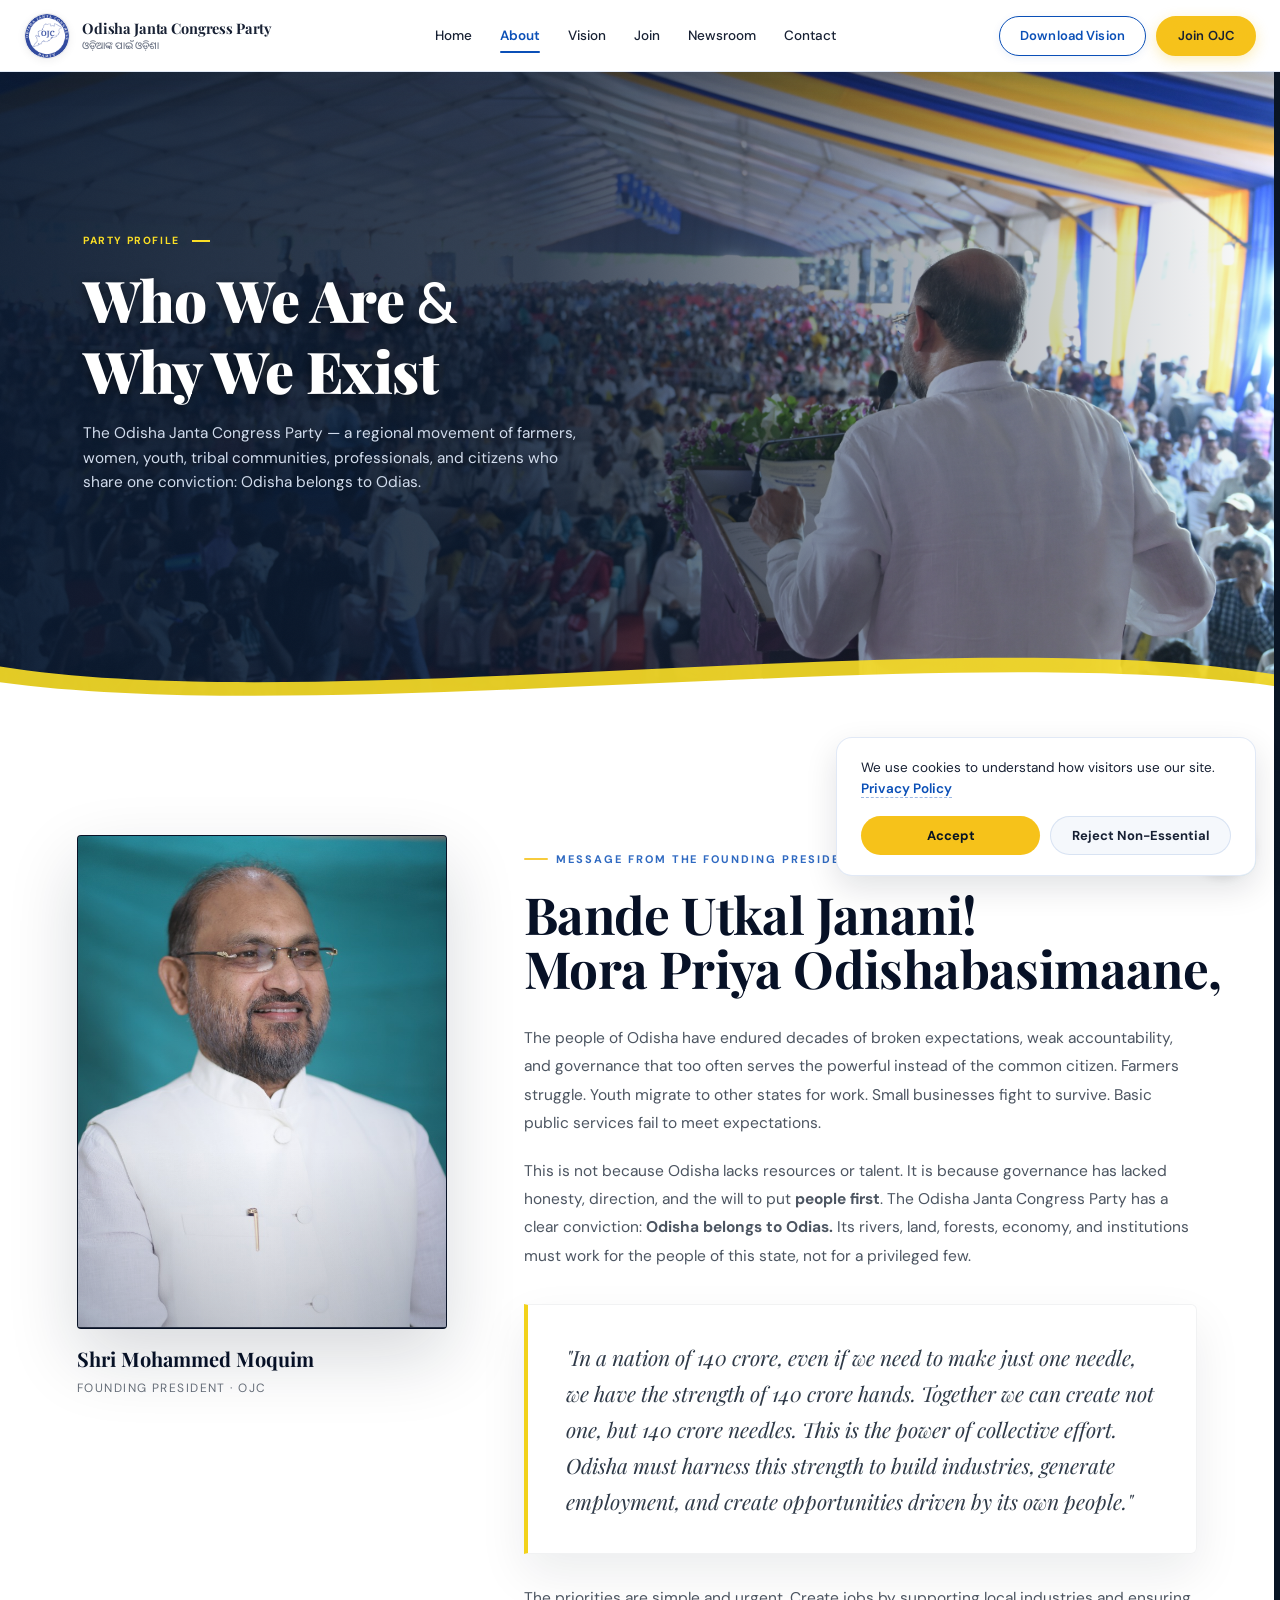
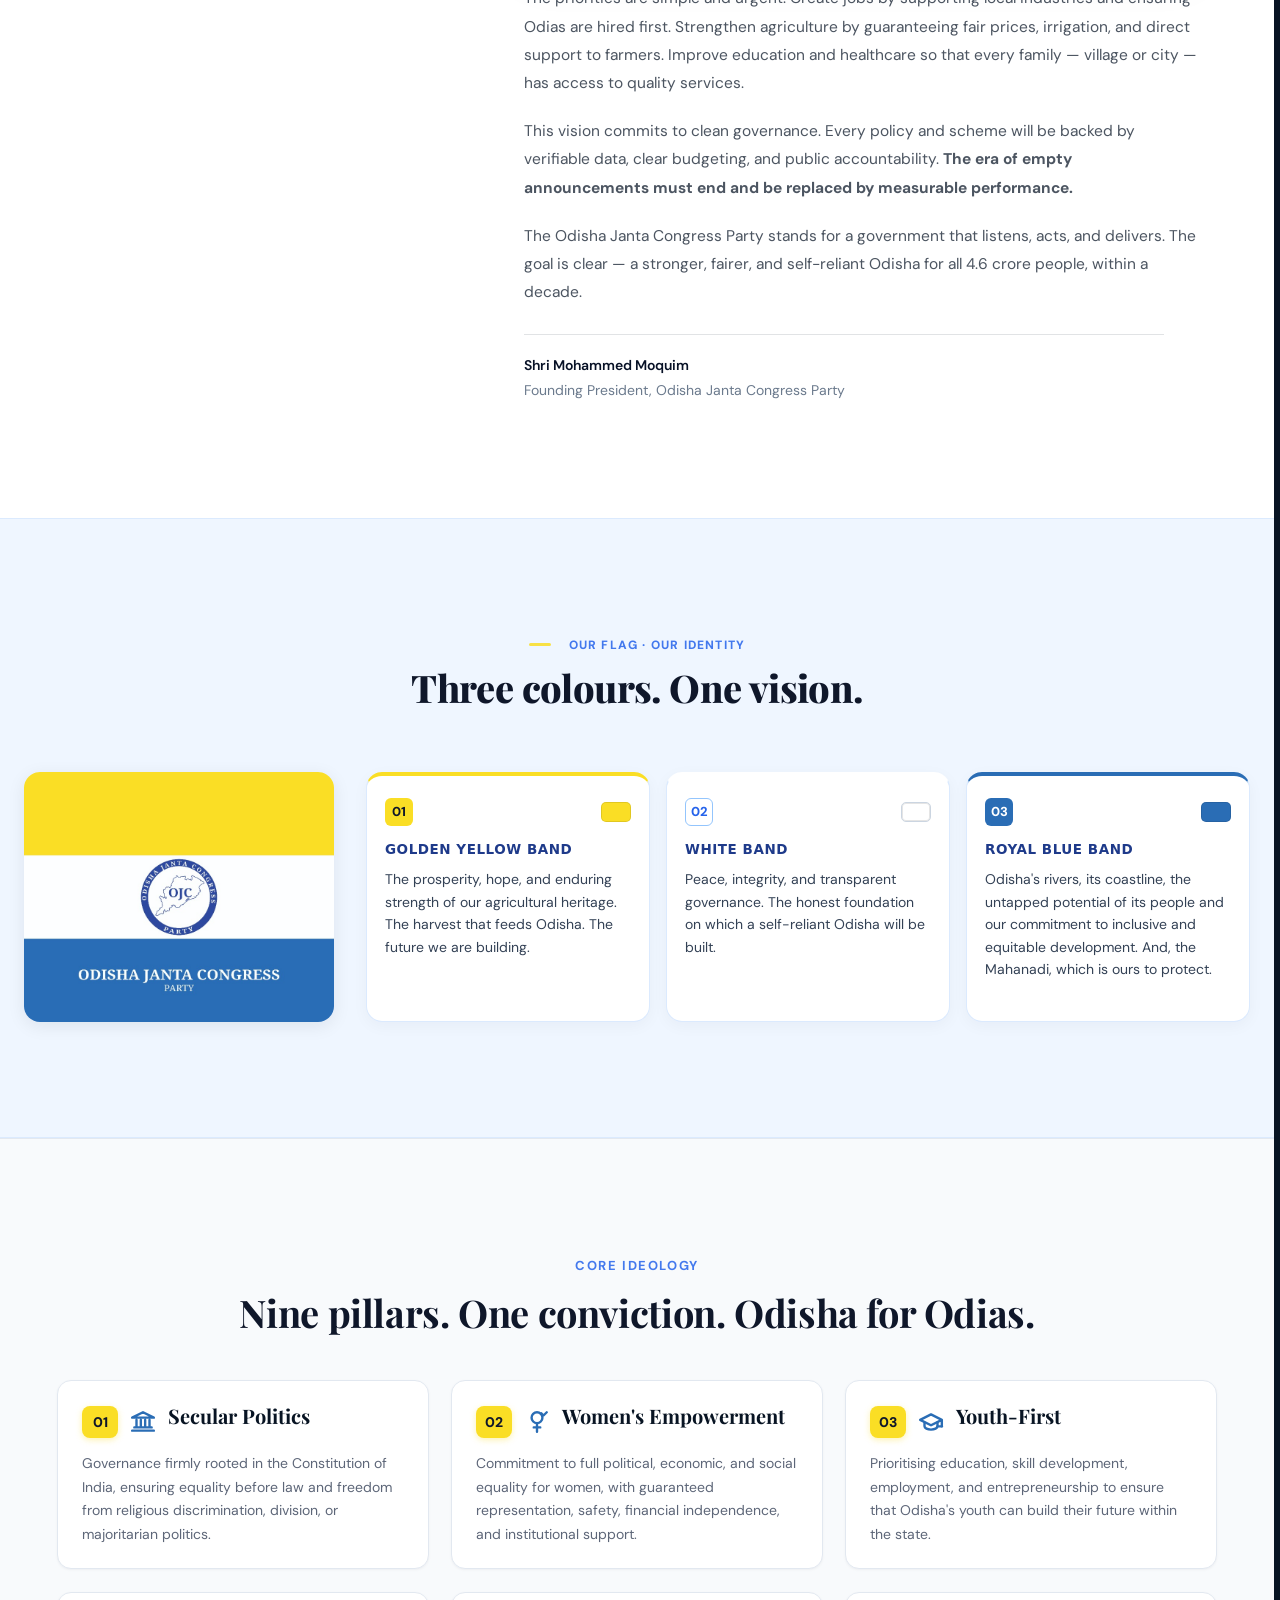
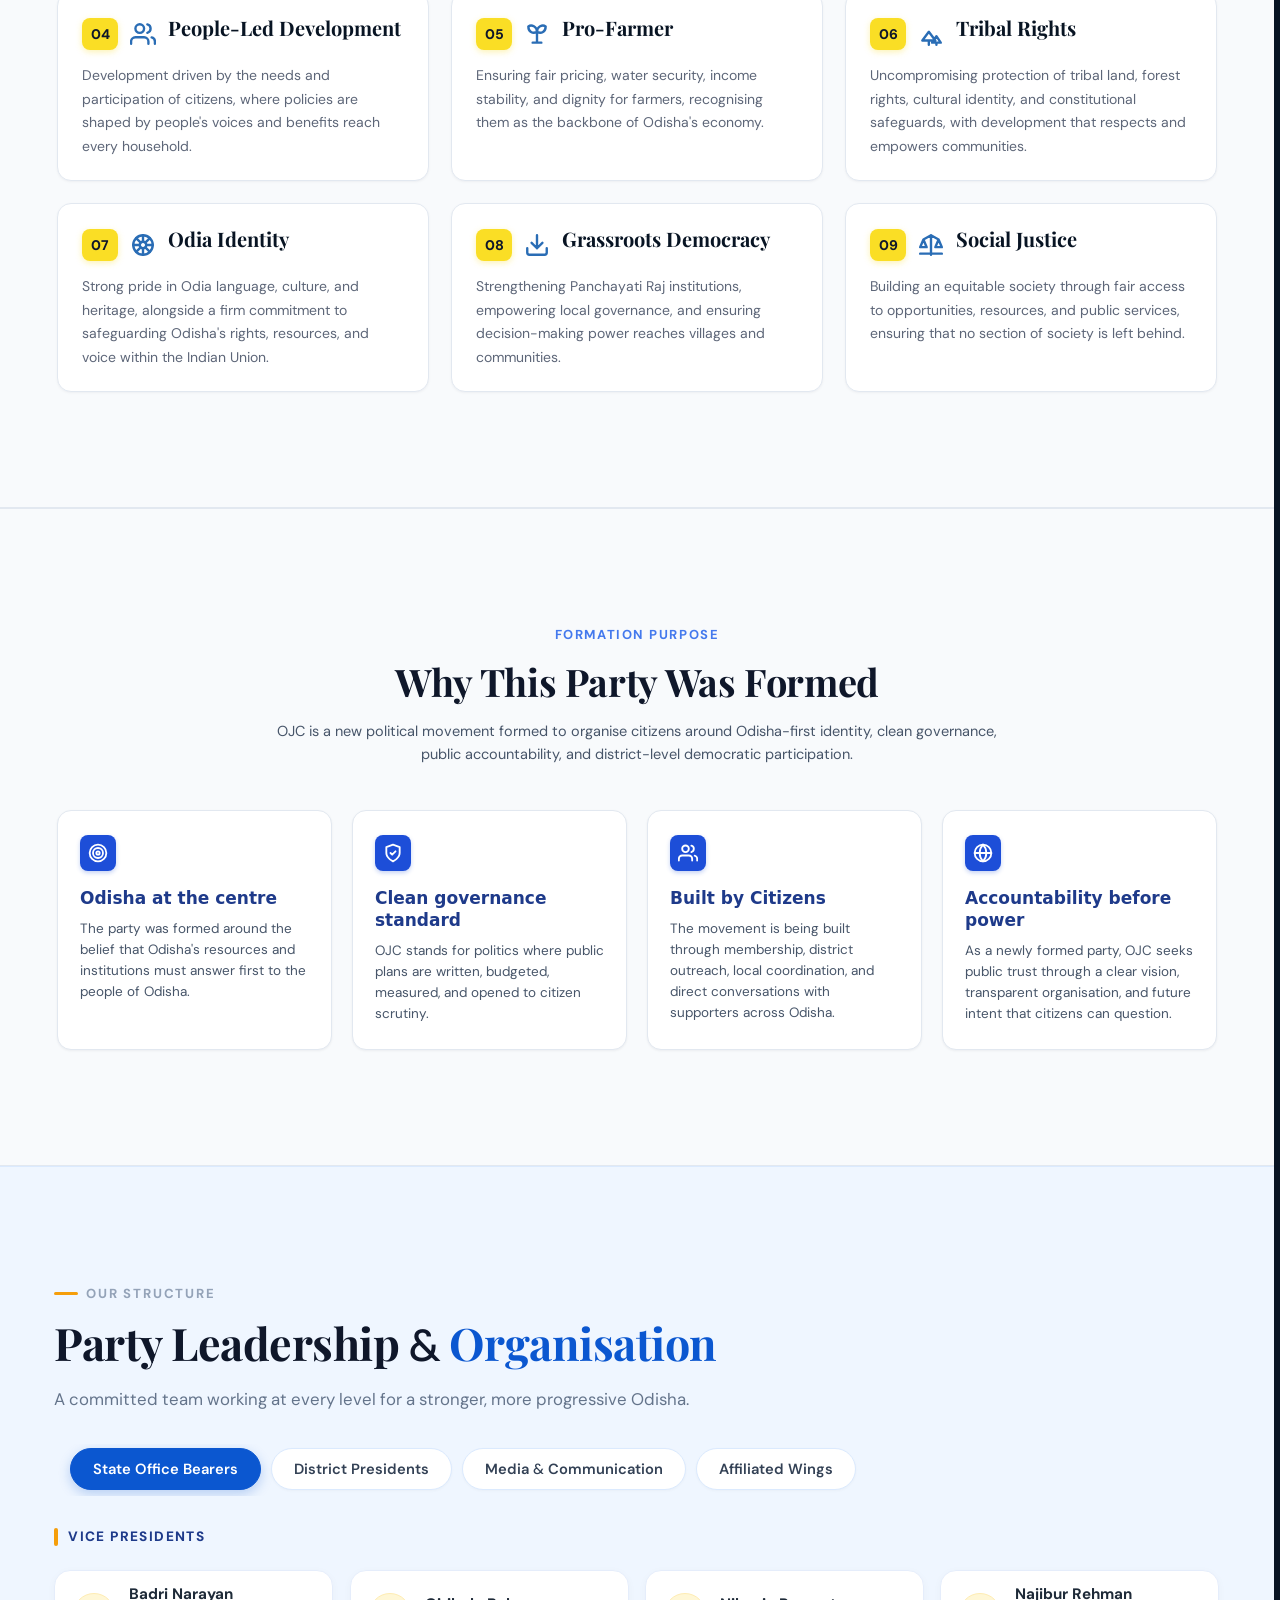
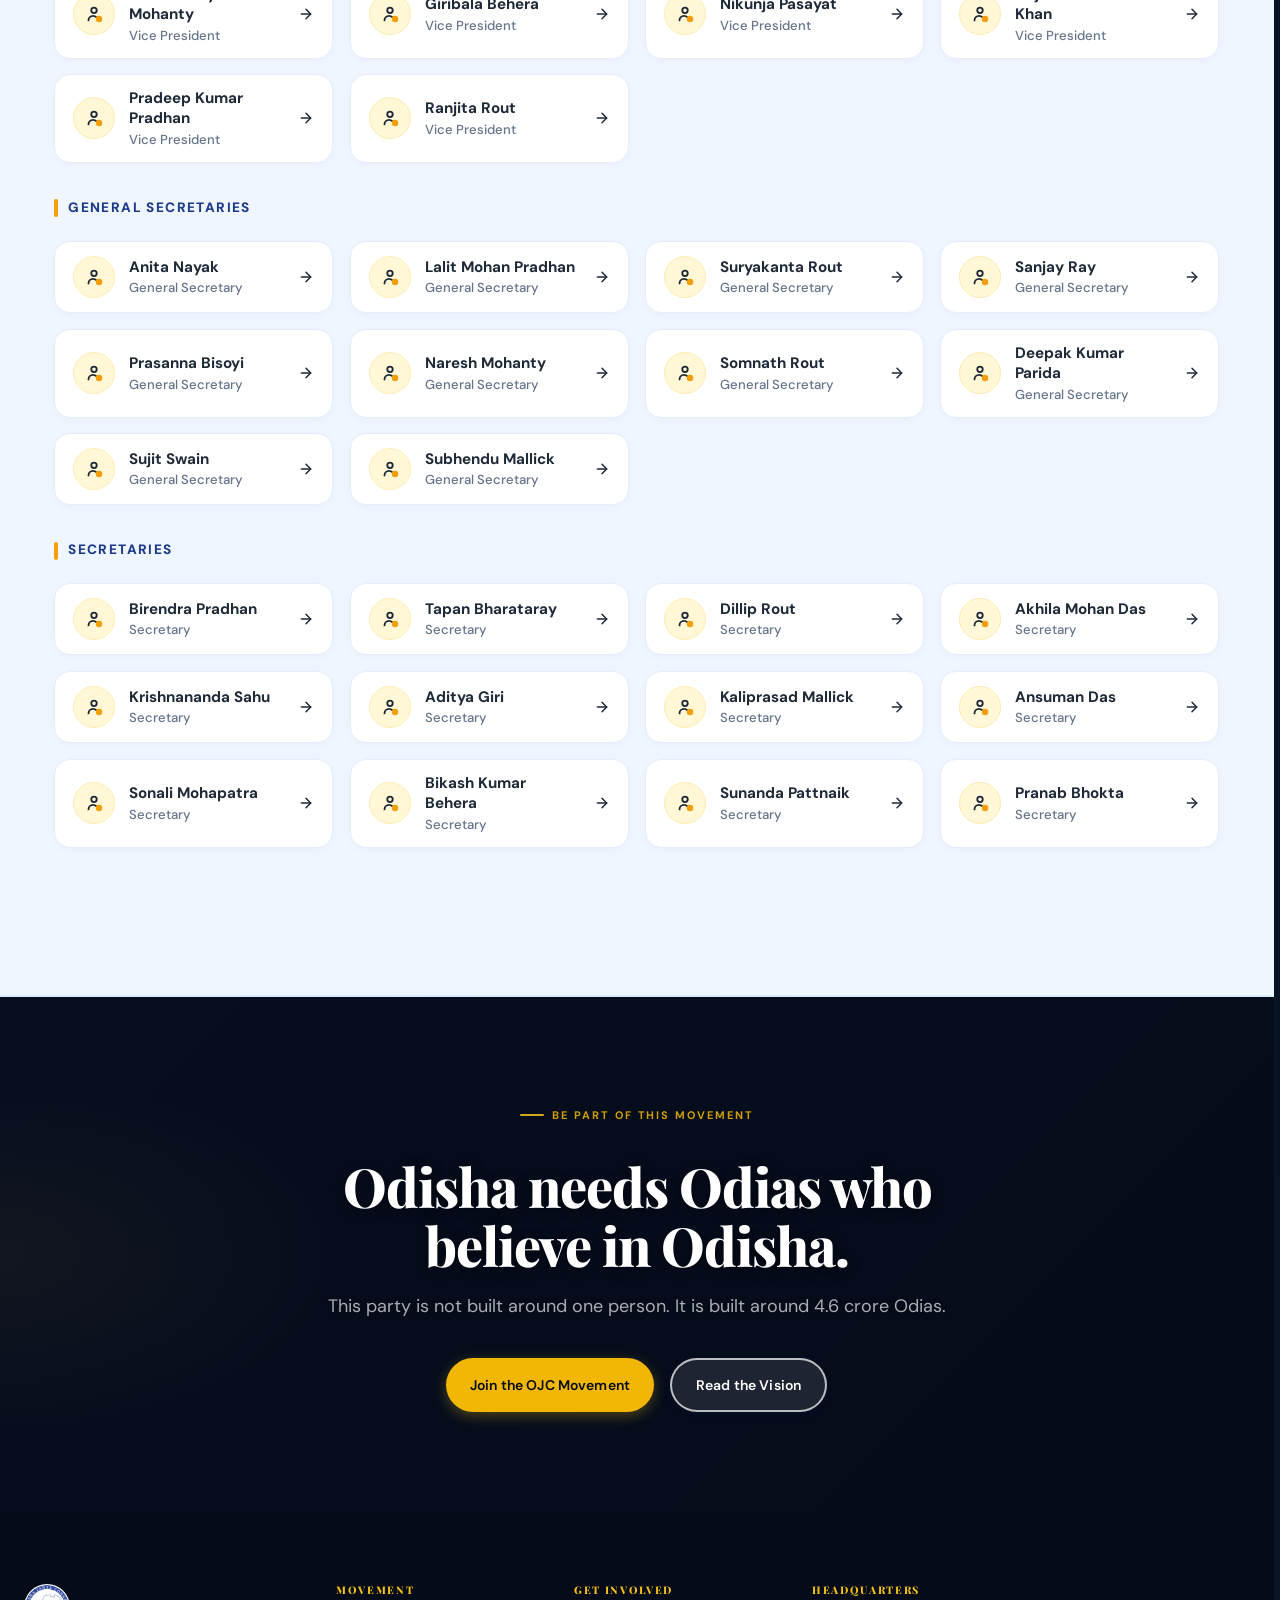
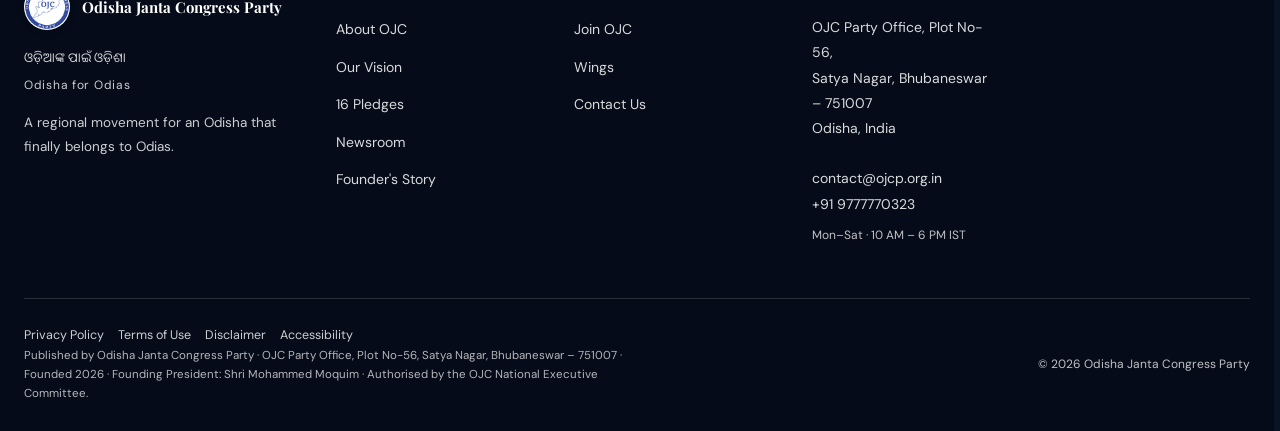
==== commit e94891cb: "Update OJCP website design and pages" ====
--- a/about.html
+++ b/about.html
@@ -27,7 +27,7 @@
   <script async src="https://www.googletagmanager.com/gtag/js?id=G-XXXXXXXXXX"></script>
   <script>window.dataLayer = window.dataLayer || []; function gtag() { dataLayer.push(arguments); } gtag('js', new Date()); gtag('consent', 'default', { analytics_storage: 'denied' }); gtag('config', 'G-XXXXXXXXXX');</script>
   <!-- PREMIUM REDESIGN -->
-  <link rel="stylesheet" href="assets/css/premium-redesign.css?v=20.0">
+  <link rel="stylesheet" href="assets/css/premium-redesign.css?v=21.0">
 </head>
 
 <body class="about-page">
--- a/assets/css/style.css
+++ b/assets/css/style.css
@@ -2158,7 +2158,7 @@
   }
 }
 
-@media (max-width: 1024px) {
+@media (max-width: 768px) {
   :root {
     --nav-h: 64px;
   }
@@ -8105,41 +8105,17 @@
   background-attachment: scroll !important;
 }
 
-/* Hero: split editorial composition, text on dark left, image on right. */
+/* Hero: reset legacy override */
 body.has-hero .hero {
-  min-height: min(840px, 92svh) !important;
-  background: #050b18 !important;
-  background-image: none !important;
-  isolation: isolate;
-}
-
-body.has-hero .hero::before {
+  min-height: 0 !important;
+  height: auto !important;
+  background: transparent !important;
+}
+
+body.has-hero .hero::before,
+body.has-hero .hero::after {
+  content: none !important;
   display: none !important;
-}
-
-body.has-hero .hero::after {
-  content: '' !important;
-  display: block !important;
-  position: absolute;
-  inset: 0;
-  background:
-    linear-gradient(90deg,
-      #050b18 0%,
-      #050b18 48%,
-      rgba(5, 11, 24, 0.98) 54%,
-      rgba(5, 11, 24, 0.82) 64%,
-      rgba(5, 11, 24, 0.38) 78%,
-      rgba(5, 11, 24, 0.18) 100%),
-    linear-gradient(180deg,
-      rgba(5, 11, 24, 0.34) 0%,
-      rgba(5, 11, 24, 0.08) 44%,
-      rgba(5, 11, 24, 0.82) 100%),
-    radial-gradient(ellipse 70% 78% at 82% 46%,
-      rgba(245, 166, 35, 0.08) 0%,
-      rgba(5, 11, 24, 0.04) 42%,
-      transparent 68%);
-  z-index: 0;
-  pointer-events: none;
 }
 
 body.has-hero .hero-inner {
--- a/assets/css/global-final.css
+++ b/assets/css/global-final.css
@@ -638,7 +638,7 @@
 }
 
 /* Touch feedback for all interactive buttons on mobile & tablet */
-@media (max-width: 1024px) {
+@media (max-width: 768px) {
 
   body .main-nav,
   .main-nav {
--- a/assets/css/premium-redesign.css
+++ b/assets/css/premium-redesign.css
@@ -5771,357 +5771,6 @@
 }
 
 /* ============================================================
-   PREMIUM POLITICAL CAMPAIGN HERO – COMPOSITION REFINED
-   ============================================================ */
-body.has-hero .hero,
-body .hero {
-  position: relative !important;
-  margin-top: 0 !important;
-  padding-top: var(--nav-h, 72px) !important;
-  min-height: clamp(560px, 86vh, 820px) !important;
-  background-image:
-    linear-gradient(90deg,
-      #ffffff 0%,
-      rgba(255, 255, 255, 0.98) 35%,
-      rgba(255, 255, 255, 0.78) 52%,
-      rgba(255, 255, 255, 0.20) 70%,
-      rgba(255, 255, 255, 0) 84%),
-    url('../images/selected/hero-full-composition-bg.webp'),
-    url('../images/selected/hero-full-composition-bg.jpg') !important;
-  background-size: cover, auto 88%, auto 88% !important;
-  background-position: left center, right center, right center !important;
-  background-repeat: no-repeat !important;
-  overflow: hidden !important;
-  isolation: isolate !important;
-  display: flex !important;
-  align-items: center !important;
-}
-
-body.has-hero .hero::before,
-body.has-hero .hero::after,
-body .hero::before,
-body .hero::after {
-  display: none !important;
-}
-
-body.has-hero .hero-inner,
-body .hero-inner {
-  position: relative !important;
-  z-index: 2 !important;
-  display: flex !important;
-  flex-direction: column !important;
-  justify-content: center !important;
-  align-items: flex-start !important;
-  width: 100% !important;
-  max-width: 1320px !important;
-  margin: 0 auto !important;
-  min-height: calc(86vh - var(--nav-h, 72px)) !important;
-  padding-top: 24px !important;
-  padding-bottom: 24px !important;
-  padding-left: clamp(20px, 3.5vw, 40px) !important;
-  padding-right: 20px !important;
-  box-sizing: border-box !important;
-}
-
-body.has-hero .hero-content,
-body .hero-content {
-  width: 100% !important;
-  max-width: 500px !important;
-  /* Left 42-46% column flush to left margin */
-  margin-left: 0 !important;
-  margin-right: auto !important;
-  padding-top: 0 !important;
-  padding-bottom: 0 !important;
-  padding-left: 0 !important;
-  padding-right: 0 !important;
-  text-align: left !important;
-  z-index: 3 !important;
-}
-
-body.has-hero .hero-portrait-col,
-body .hero-portrait-col {
-  display: none !important;
-}
-
-/* Hide paragraph on Tablet & Mobile (<= 1024px) */
-@media (max-width: 1024px) {
-
-  .hero-body-desktop-only,
-  body.has-hero .hero-body,
-  body .hero-body {
-    display: none !important;
-    margin: 0 !important;
-    padding: 0 !important;
-    height: 0 !important;
-    overflow: hidden !important;
-    visibility: hidden !important;
-  }
-}
-
-/* Show paragraph ONLY on Desktop (>= 1025px) */
-@media (min-width: 1025px) {
-
-  .hero-body-desktop-only,
-  body.has-hero .hero-body,
-  body .hero-body {
-    display: block !important;
-    margin-bottom: 24px !important;
-    height: auto !important;
-    visibility: visible !important;
-  }
-}
-
-/* ============================================================
-   RESPONSIVE HERO SPLIT (DESKTOP VS MOBILE/TABLET)
-   ============================================================ */
-
-/* DESKTOP HERO (>= 1025px) */
-@media (min-width: 1025px) {
-
-  body.has-hero .hero-desktop-only,
-  body .hero-desktop-only {
-    display: flex !important;
-  }
-
-  body.has-hero .hero-mobile-only,
-  body .hero-mobile-only {
-    display: none !important;
-  }
-}
-
-/* MOBILE & TABLET HERO (<= 1024px) */
-@media (max-width: 1024px) {
-
-  body.has-hero .hero-desktop-only,
-  body .hero-desktop-only {
-    display: none !important;
-  }
-
-  body.has-hero .hero-mobile-only,
-  body .hero-mobile-only {
-    display: flex !important;
-    flex-direction: column !important;
-    align-items: center !important;
-    width: 100% !important;
-    height: auto !important;
-    min-height: 0 !important;
-    margin-top: 0 !important;
-    padding-top: 42px !important;
-    padding-bottom: 36px !important;
-    background: #ffffff !important;
-    box-sizing: border-box !important;
-    overflow: hidden !important;
-  }
-
-  .hero-mobile-inner {
-    position: relative !important;
-    display: flex !important;
-    flex-direction: column !important;
-    align-items: center !important;
-    width: 100% !important;
-    max-width: 100% !important;
-    margin: 0 !important;
-    padding: 0 !important;
-    box-sizing: border-box !important;
-  }
-
-  .hero-mobile-image-container {
-    position: relative !important;
-    width: 100% !important;
-    max-width: 100% !important;
-    display: flex !important;
-    justify-content: center !important;
-    align-items: center !important;
-    margin-top: -24px !important;
-    margin-bottom: 24px !important;
-    max-height: none !important;
-    padding: 0 !important;
-  }
-
-  .hero-mobile-leader-img {
-    width: 100% !important;
-    max-width: 100% !important;
-    height: auto !important;
-    max-height: none !important;
-    object-fit: cover !important;
-    display: block !important;
-    filter: drop-shadow(0 10px 25px rgba(0, 0, 0, 0.08)) !important;
-    border-radius: 0 !important;
-  }
-
-  .hero-mobile-content {
-    width: 100% !important;
-    display: flex !important;
-    flex-direction: column !important;
-    align-items: center !important;
-    text-align: center !important;
-    padding: 0 20px !important;
-    box-sizing: border-box !important;
-  }
-
-  .hero-mobile-headline {
-    font-size: clamp(32px, 6.5vw, 42px) !important;
-    line-height: 1.15 !important;
-    color: var(--navy, #0B192C) !important;
-    text-align: center !important;
-    margin-top: 0 !important;
-    margin-bottom: 14px !important;
-    font-weight: 800 !important;
-  }
-
-  .hero-mobile-headline-odia {
-    font-size: clamp(20px, 4.5vw, 26px) !important;
-    color: var(--pr-gold, #D8A21D) !important;
-    text-align: center !important;
-    margin-bottom: 24px !important;
-    font-weight: 700 !important;
-    display: block !important;
-  }
-
-  .hero-mobile-ctas {
-    display: flex !important;
-    flex-direction: column !important;
-    gap: 14px !important;
-    width: 100% !important;
-    max-width: 320px !important;
-    margin: 0 auto !important;
-  }
-
-  .hero-mobile-ctas .btn {
-    width: 100% !important;
-    text-align: center !important;
-    justify-content: center !important;
-    padding: 13px 24px !important;
-    font-size: 15px !important;
-    font-weight: 600 !important;
-    box-sizing: border-box !important;
-  }
-}
-
-/* TABLET & MOBILE HERO OVERLAY (<= 1024px) - FLUID RESPONSIVE ALIGNMENT ON LEFT */
-@media (max-width: 1024px) {
-
-  body .main-nav,
-  .main-nav {
-    display: none !important;
-  }
-
-  body .header-ctas,
-  .header-ctas {
-    display: none !important;
-  }
-
-  body .hamburger,
-  .hamburger {
-    display: flex !important;
-    position: relative !important;
-    top: auto !important;
-    right: auto !important;
-    transform: none !important;
-  }
-
-  body .header-inner,
-  .header-inner {
-    display: flex !important;
-    align-items: center !important;
-    justify-content: space-between !important;
-  }
-
-  .hero-mobile-image-container {
-    position: relative !important;
-    width: 100% !important;
-  }
-
-  body.has-hero .hero-mobile-headline,
-  body .hero-mobile-headline {
-    position: absolute !important;
-    top: 18% !important;
-    left: clamp(24px, 5.5vw, 64px) !important;
-    z-index: 10 !important;
-    font-size: clamp(1.4rem, 4vw, 2.5rem) !important;
-    line-height: 1.08 !important;
-    font-weight: 800 !important;
-    color: var(--navy, #0B192C) !important;
-    max-width: clamp(200px, 42vw, 380px) !important;
-    text-align: left !important;
-    margin: 0 !important;
-  }
-
-  body.has-hero .hero-mobile-headline-odia,
-  body .hero-mobile-headline-odia {
-    position: absolute !important;
-    top: calc(18% + clamp(3.0rem, 6vw, 5.0rem)) !important;
-    left: clamp(24px, 5.5vw, 64px) !important;
-    z-index: 10 !important;
-    font-size: clamp(0.95rem, 2.5vw, 1.45rem) !important;
-    font-weight: 700 !important;
-    color: var(--pr-gold, #D8A21D) !important;
-    max-width: clamp(200px, 42vw, 380px) !important;
-    text-align: left !important;
-    margin: 0 !important;
-    display: block !important;
-  }
-
-  body.has-hero .hero-mobile-ctas,
-  body .hero-mobile-ctas {
-    margin-top: 20px !important;
-    width: 100% !important;
-    max-width: 360px !important;
-    display: flex !important;
-    flex-direction: column !important;
-    gap: 14px !important;
-    align-items: center !important;
-  }
-
-  body.has-hero .hero-mobile-ctas .btn,
-  body .hero-mobile-ctas .btn {
-    width: 100% !important;
-    text-align: center !important;
-    justify-content: center !important;
-  }
-}
-
-/* SMALL PHONE HERO OVERLAY & HEADLINE FINE-TUNING (≤ 480px) */
-@media (max-width: 480px) {
-
-  body.has-hero .hero-mobile-headline,
-  body .hero-mobile-headline,
-  .hero-mobile-headline {
-    font-size: clamp(1.0rem, 4.3vw, 1.25rem) !important;
-    line-height: 1.15 !important;
-    white-space: nowrap !important;
-    max-width: none !important;
-    left: clamp(24px, 6.5vw, 34px) !important;
-    top: 17% !important;
-    text-align: left !important;
-  }
-
-  body.has-hero .hero-mobile-headline-odia,
-  body .hero-mobile-headline-odia,
-  .hero-mobile-headline-odia {
-    font-size: clamp(0.72rem, 3.1vw, 0.88rem) !important;
-    line-height: 1.2 !important;
-    white-space: nowrap !important;
-    max-width: none !important;
-    left: clamp(24px, 6.5vw, 34px) !important;
-    top: calc(17% + clamp(1.6rem, 5.5vw, 2.2rem)) !important;
-    text-align: left !important;
-  }
-
-  body .page-hero h1,
-  .page-hero h1 {
-    font-size: clamp(22px, 6.5vw, 28px) !important;
-    line-height: 1.18 !important;
-  }
-
-  body .section-title,
-  .section-title {
-    font-size: clamp(19px, 5.5vw, 24px) !important;
-    line-height: 1.22 !important;
-  }
-}
-
-/* ============================================================
    REMOVE ALL SECTION SEPARATOR LINES & DIVIDERS ACROSS WHOLE SITE
    ============================================================ */
 .pledges-trio-section::before,
@@ -6169,23 +5818,6 @@
   color: var(--pr-gold, #D8A21D) !important;
   display: block !important;
   max-width: 210px !important;
-}
-
-body.has-hero .hero-mobile-ctas,
-body .hero-mobile-ctas {
-  margin-top: 26px !important;
-  width: 100% !important;
-  max-width: 300px !important;
-  display: flex !important;
-  flex-direction: column !important;
-  gap: 10px !important;
-}
-
-body.has-hero .hero-mobile-ctas .btn,
-body .hero-mobile-ctas .btn {
-  width: 100% !important;
-  box-sizing: border-box !important;
-}
 }
 
 /* ============================================================
@@ -9902,415 +9534,525 @@
 }
 
 /* ============================================================
-   HOMEPAGE HERO VIDEO SECTION (EARTH IN SPACE)
+   HOMEPAGE HERO SECTION — IMAGE ONLY (NEVER CROP TOP, CROP BOTTOM ONLY)
    ============================================================ */
-body.has-hero .hero-video-section,
-.hero-video-section {
+/* ============================================================
+   NAVBAR RESPONSIVE INTEGRITY: DESKTOP & LAPTOP (>= 769px)
+   ============================================================ */
+@media (min-width: 769px) {
+
+  body .hamburger,
+  .hamburger {
+    display: none !important;
+  }
+
+  body .main-nav,
+  .main-nav {
+    display: flex !important;
+  }
+
+  body .header-ctas,
+  .header-ctas {
+    display: flex !important;
+  }
+
+  body .site-header {
+    min-height: 72px !important;
+    height: 72px !important;
+  }
+
+  body .header-inner {
+    display: grid !important;
+    grid-template-columns: auto 1fr auto !important;
+    align-items: center !important;
+    min-height: 72px !important;
+    height: 72px !important;
+  }
+
+  body.has-hero .hero,
+  body .hero,
+  .hero {
+    margin-top: 72px !important;
+  }
+}
+
+/* Compact laptop header fit (769px - 1100px) so logo and links never cramp */
+@media (max-width: 1100px) and (min-width: 769px) {
+  body .header-inner {
+    gap: 12px !important;
+  }
+
+  body .logo-name {
+    font-size: 13px !important;
+    white-space: nowrap !important;
+  }
+
+  body .logo-tagline {
+    font-size: 9.5px !important;
+    white-space: nowrap !important;
+  }
+
+  body .nav-link {
+    padding: 6px 8px !important;
+    font-size: 12.5px !important;
+  }
+
+  body .header-ctas {
+    gap: 6px !important;
+  }
+
+  body .header-ctas .btn {
+    padding: 6px 12px !important;
+    font-size: 12px !important;
+    min-height: 36px !important;
+  }
+}
+
+body.has-hero .hero,
+body .hero,
+.hero {
+  width: 100% !important;
+  max-width: 100% !important;
+  margin-top: var(--nav-h, 72px) !important;
+  margin-right: 0 !important;
+  margin-bottom: 0 !important;
+  margin-left: 0 !important;
+  padding: 0 !important;
+  aspect-ratio: 1920 / 864 !important;
+  /* Crops 20% from bottom */
+  max-height: calc(100vh - var(--nav-h, 72px)) !important;
+  /* If not fitting screen, crops from bottom only */
+  overflow: hidden !important;
+  line-height: 0 !important;
+  font-size: 0 !important;
+  display: block !important;
   position: relative !important;
-  min-height: 92vh !important;
-  min-height: 92svh !important;
-  display: flex !important;
-  align-items: center !important;
-  background: #050b18 !important;
-  overflow: hidden !important;
-  isolation: isolate !important;
-  padding-top: calc(var(--nav-h, 72px) + 20px) !important;
-  padding-bottom: clamp(60px, 8vw, 100px) !important;
-  margin-top: 0 !important;
+  background: transparent !important;
+  background-image: none !important;
   border: none !important;
-  box-sizing: border-box !important;
-}
-
-body.has-hero .hero-video-section::before,
-body.has-hero .hero-video-section::after {
-  display: none !important;
-  content: none !important;
-}
-
-/* Video Background Layer */
-.hero-video-section .hero-video-wrapper {
-  position: absolute !important;
-  inset: 0 !important;
-  width: 100% !important;
-  height: 100% !important;
-  overflow: hidden !important;
-  z-index: 1 !important;
-  pointer-events: none !important;
-}
-
-.hero-video-section .hero-bg-video {
-  position: absolute !important;
-  top: 50% !important;
-  left: 50% !important;
-  width: 100% !important;
-  height: 100% !important;
-  min-width: 100% !important;
-  min-height: 100% !important;
-  transform: translate(-50%, -50%) !important;
-  object-fit: cover !important;
-  object-position: 72% center !important;
-  pointer-events: none !important;
-}
-
-/* Atmospheric Overlay: preserves text contrast on left while showing Earth on right */
-.hero-video-section .hero-video-overlay {
-  position: absolute !important;
-  inset: 0 !important;
-  background: linear-gradient(90deg,
-      rgba(5, 11, 24, 0.95) 0%,
-      rgba(5, 11, 24, 0.88) 40%,
-      rgba(5, 11, 24, 0.52) 68%,
-      rgba(5, 11, 24, 0.22) 100%) !important;
-  z-index: 2 !important;
-  pointer-events: none !important;
-}
-
-/* Hero Content Positioning */
-body.has-hero .hero-video-section .hero-inner,
-.hero-video-section .hero-inner {
-  position: relative !important;
-  z-index: 3 !important;
-  width: min(100% - 48px, var(--max-w, 1360px)) !important;
-  max-width: var(--max-w, 1360px) !important;
-  margin: 0 auto !important;
-  display: block !important;
-  min-height: auto !important;
-  padding: clamp(20px, 3.5vw, 44px) 0 !important;
-}
-
-body.has-hero .hero-video-section .hero-content,
-.hero-video-section .hero-content {
-  width: 100% !important;
-  max-width: 680px !important;
-  padding: 0 !important;
-  margin: 0 !important;
-}
-
-body.has-hero .hero-video-section .hero-headline,
-.hero-video-section .hero-headline {
-  color: #ffffff !important;
-  font-family: var(--font-display, 'Playfair Display', serif) !important;
-  font-size: clamp(2.4rem, 5.2vw, 4.4rem) !important;
-  font-weight: 800 !important;
-  line-height: 1.06 !important;
-  letter-spacing: -0.02em !important;
-  margin: 0 0 10px 0 !important;
-  text-shadow: 0 4px 24px rgba(0, 0, 0, 0.7) !important;
-}
-
-body.has-hero .hero-video-section .hero-headline-odia,
-.hero-video-section .hero-headline-odia {
-  display: block !important;
-  color: #f2c911 !important;
-  font-family: 'Noto Sans Oriya', sans-serif !important;
-  font-size: clamp(1.3rem, 2.7vw, 2.1rem) !important;
-  font-weight: 700 !important;
-  margin: 0 0 20px 0 !important;
-  letter-spacing: 0.02em !important;
-  text-shadow: 0 2px 16px rgba(0, 0, 0, 0.7) !important;
-}
-
-body.has-hero .hero-video-section .hero-body,
-.hero-video-section .hero-body {
-  color: rgba(255, 255, 255, 0.92) !important;
-  font-size: clamp(1rem, 1.25vw, 1.18rem) !important;
-  line-height: 1.7 !important;
-  max-width: 580px !important;
-  margin: 0 0 32px 0 !important;
-  text-shadow: 0 2px 12px rgba(0, 0, 0, 0.6) !important;
-}
-
-body.has-hero .hero-video-section .hero-body strong,
-.hero-video-section .hero-body strong {
-  color: #ffffff !important;
-  font-weight: 700 !important;
-}
-
-body.has-hero .hero-video-section .hero-ctas,
-.hero-video-section .hero-ctas {
-  display: flex !important;
-  flex-wrap: wrap !important;
-  gap: 16px !important;
-  align-items: center !important;
-  margin-bottom: 34px !important;
-}
-
-body.has-hero .hero-video-section .btn-primary,
-.hero-video-section .btn-primary {
-  background: #f2c911 !important;
-  color: #050b18 !important;
-  font-weight: 700 !important;
-  border-radius: 999px !important;
-  box-shadow: 0 6px 24px rgba(242, 201, 17, 0.4) !important;
-  border: 1px solid #f2c911 !important;
-}
-
-body.has-hero .hero-video-section .btn-primary:hover,
-.hero-video-section .btn-primary:hover {
-  background: #ffda33 !important;
-  transform: translateY(-2px) !important;
-  box-shadow: 0 10px 32px rgba(242, 201, 17, 0.5) !important;
-}
-
-body.has-hero .hero-video-section .btn-outline,
-.hero-video-section .btn-outline {
-  background: rgba(255, 255, 255, 0.08) !important;
-  color: #ffffff !important;
-  border: 1.5px solid rgba(255, 255, 255, 0.4) !important;
-  border-radius: 999px !important;
-  backdrop-filter: blur(10px) !important;
-}
-
-body.has-hero .hero-video-section .btn-outline:hover,
-.hero-video-section .btn-outline:hover {
-  background: rgba(255, 255, 255, 0.2) !important;
-  border-color: #ffffff !important;
-  transform: translateY(-2px) !important;
-}
-
-body.has-hero .hero-video-section .hero-trust,
-.hero-video-section .hero-trust {
-  display: flex !important;
-  align-items: center !important;
-  gap: 22px !important;
-  padding-top: 24px !important;
-  border-top: 1px solid rgba(255, 255, 255, 0.16) !important;
-  max-width: 540px !important;
-}
-
-body.has-hero .hero-video-section .hero-trust-item,
-.hero-video-section .hero-trust-item {
-  display: flex !important;
-  flex-direction: column !important;
-  gap: 3px !important;
-}
-
-body.has-hero .hero-video-section .hero-trust-num,
-.hero-video-section .hero-trust-num {
-  font-size: 1.6rem !important;
-  font-weight: 800 !important;
-  color: #f2c911 !important;
-  line-height: 1 !important;
-  font-family: var(--font-display, serif) !important;
-}
-
-body.has-hero .hero-video-section .hero-trust-label,
-.hero-video-section .hero-trust-label {
-  font-size: 0.78rem !important;
-  color: rgba(255, 255, 255, 0.75) !important;
-  font-weight: 600 !important;
-  text-transform: uppercase !important;
-  letter-spacing: 0.04em !important;
-}
-
-body.has-hero .hero-video-section .hero-trust-divider,
-.hero-video-section .hero-trust-divider {
-  width: 1px !important;
-  height: 28px !important;
-  background: rgba(255, 255, 255, 0.2) !important;
-}
-
-body.has-hero .hero-video-section .hero-bottom-divider,
-.hero-video-section .hero-bottom-divider {
-  position: absolute !important;
-  bottom: -2px !important;
-  left: 0 !important;
-  right: 0 !important;
-  width: 100% !important;
+  box-shadow: none !important;
+  min-height: 0 !important;
   height: auto !important;
-  line-height: 0 !important;
-  z-index: 10 !important;
-  pointer-events: none !important;
-  overflow: visible !important;
-}
-
-body.has-hero .hero-video-section .hero-divider-svg,
-.hero-video-section .hero-divider-svg {
-  display: block !important;
-  width: 100% !important;
-  height: clamp(45px, 6.5vw, 95px) !important;
-  vertical-align: bottom !important;
-}
-
-/* Seamless transition: pull Stats Section directly to bottom of SVG wave */
-body.has-hero .stats-section,
-body .stats-section,
-.stats-section {
-  margin-top: -2px !important;
-  position: relative !important;
-  z-index: 1 !important;
-  background-color: #F8FAFD !important;
-  background: #F8FAFD !important;
-  border-top: none !important;
-}
-
-/* Responsive Mobile Rules: 40% larger height for comfortable breathing room */
+}
+
 @media (max-width: 768px) {
 
-  body.has-hero .hero-video-section,
-  .hero-video-section {
+  body.has-hero .hero,
+  body .hero,
+  .hero {
+    margin-top: 58px !important;
+    aspect-ratio: 1920 / 1080 !important;
+    /* Full natural image ratio: shows 100% full width and full height without side-cropping */
+    height: auto !important;
+    max-height: none !important;
+    min-height: 0 !important;
+  }
+
+  body.has-hero .hero-image,
+  body .hero-image,
+  .hero-image {
     width: 100% !important;
     max-width: 100% !important;
-    min-height: clamp(370px, 98vw, 530px) !important;
     height: auto !important;
-    padding-top: calc(var(--nav-h, 64px) + 20px) !important;
-    padding-bottom: 0 !important;
+    display: block !important;
+    object-fit: contain !important;
+    object-position: top center !important;
+  }
+}
+
+body.has-hero .hero::before,
+body.has-hero .hero::after,
+body .hero::before,
+body .hero::after,
+.hero::before,
+.hero::after {
+  content: none !important;
+  display: none !important;
+  background: none !important;
+  background-image: none !important;
+}
+
+body.has-hero .hero-image,
+body .hero-image,
+.hero-image {
+  width: 100% !important;
+  max-width: 100% !important;
+  height: 100% !important;
+  display: block !important;
+  object-fit: cover !important;
+  object-position: top center !important;
+  /* Anchors strictly to top: never crops top, crops bottom only */
+  margin: 0 !important;
+  padding: 0 !important;
+  border: none !important;
+  border-radius: 0 !important;
+  box-shadow: none !important;
+  filter: none !important;
+}
+
+/* Hero Text Block (20% away from left) */
+body.has-hero .hero .hero-text-block,
+body .hero .hero-text-block,
+.hero .hero-text-block {
+  position: absolute !important;
+  left: 20% !important;
+  top: 48% !important;
+  transform: translateY(-50%) !important;
+  z-index: 5 !important;
+  max-width: 540px !important;
+  pointer-events: auto !important;
+  text-align: left !important;
+}
+
+/* ============================================================
+   HERO ENTRANCE ANIMATIONS (POP UP & SLIDE FROM SIDE)
+   ============================================================ */
+
+@keyframes heroPopUp {
+  0% {
+    opacity: 0;
+    transform: translateY(24px) scale(0.92);
+  }
+  65% {
+    opacity: 1;
+    transform: translateY(-3px) scale(1.02);
+  }
+  100% {
+    opacity: 1;
+    transform: translateY(0) scale(1);
+  }
+}
+
+@keyframes heroSlideFromSide {
+  0% {
+    opacity: 0;
+    transform: translateX(-55px);
+  }
+  70% {
+    opacity: 1;
+    transform: translateX(4px);
+  }
+  100% {
+    opacity: 1;
+    transform: translateX(0);
+  }
+}
+
+body.has-hero .hero .hero-text-title,
+body .hero .hero-text-title,
+.hero .hero-text-title {
+  font-family: 'Playfair Display', Georgia, serif !important;
+  font-size: clamp(32px, 4vw, 60px) !important;
+  font-weight: 900 !important;
+  color: #071126 !important;
+  line-height: 1.05 !important;
+  letter-spacing: -0.5px !important;
+  margin: 0 0 10px 0 !important;
+  text-shadow: none !important;
+  animation: heroPopUp 0.8s cubic-bezier(0.16, 1, 0.3, 1) 0.15s both !important;
+}
+
+body.has-hero .hero .hero-text-odia,
+body .hero .hero-text-odia,
+.hero .hero-text-odia {
+  font-family: 'Noto Sans Oriya', sans-serif !important;
+  font-size: clamp(20px, 2.6vw, 36px) !important;
+  font-weight: 700 !important;
+  color: #FADE25 !important;
+  line-height: 1.2 !important;
+  margin: 0 !important;
+  text-shadow: none !important;
+  animation: heroPopUp 0.8s cubic-bezier(0.16, 1, 0.3, 1) 0.3s both !important;
+}
+
+body.has-hero .hero .hero-text-desc,
+body .hero .hero-text-desc,
+.hero .hero-text-desc {
+  font-family: 'DM Sans', -apple-system, BlinkMacSystemFont, 'Segoe UI', Roboto, sans-serif !important;
+  font-size: clamp(14px, 1.1vw, 17px) !important;
+  font-weight: 500 !important;
+  color: #1e293b !important;
+  line-height: 1.55 !important;
+  margin: 14px 0 0 0 !important;
+  max-width: 480px !important;
+  text-shadow: none !important;
+  animation: heroPopUp 0.8s cubic-bezier(0.16, 1, 0.3, 1) 0.45s both !important;
+}
+
+body.has-hero .hero .hero-text-desc strong,
+body .hero .hero-text-desc strong,
+.hero .hero-text-desc strong {
+  font-weight: 700 !important;
+  color: #0f172a !important;
+}
+
+/* Hero CTA Action Buttons (Matching User Reference Image) */
+body.has-hero .hero .hero-buttons,
+body .hero .hero-buttons,
+.hero .hero-buttons {
+  display: flex !important;
+  flex-direction: row !important;
+  align-items: center !important;
+  gap: 14px !important;
+  margin-top: 22px !important;
+  pointer-events: auto !important;
+}
+
+body.has-hero .hero .hero-btn,
+body .hero .hero-btn,
+.hero .hero-btn {
+  display: inline-flex !important;
+  align-items: center !important;
+  justify-content: center !important;
+  text-decoration: none !important;
+  border-radius: 9999px !important;
+  font-family: 'DM Sans', -apple-system, BlinkMacSystemFont, 'Segoe UI', Roboto, sans-serif !important;
+  font-size: clamp(13px, 1vw, 15px) !important;
+  font-weight: 700 !important;
+  padding: 12px 24px !important;
+  line-height: 1 !important;
+  white-space: nowrap !important;
+  cursor: pointer !important;
+  transition: all 0.22s ease !important;
+}
+
+/* Primary: Rich Yellow Pill Button - Slides in from side */
+body.has-hero .hero .hero-btn-primary,
+body .hero .hero-btn-primary,
+.hero .hero-btn-primary {
+  background: #FADE25 !important;
+  color: #071126 !important;
+  border: 1.5px solid #FADE25 !important;
+  box-shadow: none !important;
+  animation: heroSlideFromSide 0.75s cubic-bezier(0.16, 1, 0.3, 1) 0.6s both !important;
+}
+
+body.has-hero .hero .hero-btn-primary:hover,
+body .hero .hero-btn-primary:hover,
+.hero .hero-btn-primary:hover {
+  background: #facc15 !important;
+  border-color: #facc15 !important;
+  transform: translateY(-2px) !important;
+  box-shadow: none !important;
+  color: #071126 !important;
+}
+
+/* Secondary: Party Blue Pill Button - Slides in from side */
+body.has-hero .hero .hero-btn-secondary,
+body .hero .hero-btn-secondary,
+.hero .hero-btn-secondary {
+  background: #2A6DB5 !important;
+  color: #ffffff !important;
+  border: 1.5px solid #2A6DB5 !important;
+  box-shadow: none !important;
+  animation: heroSlideFromSide 0.75s cubic-bezier(0.16, 1, 0.3, 1) 0.75s both !important;
+}
+
+body.has-hero .hero .hero-btn-secondary:hover,
+body .hero .hero-btn-secondary:hover,
+.hero .hero-btn-secondary:hover {
+  background: #1f5694 !important;
+  border-color: #1f5694 !important;
+  color: #ffffff !important;
+  transform: translateY(-2px) !important;
+  box-shadow: none !important;
+}
+
+/* Laptop (1024px) & Large Tablets: Keep paragraph and buttons visible & beautifully spaced */
+@media (max-width: 1024px) {
+  body.has-hero .hero .hero-text-block,
+  body .hero .hero-text-block,
+  .hero .hero-text-block {
+    left: 8% !important;
+    top: 50% !important;
+    max-width: 450px !important;
+  }
+
+  body.has-hero .hero .hero-text-title,
+  body .hero .hero-text-title,
+  .hero .hero-text-title {
+    font-size: clamp(30px, 3.8vw, 46px) !important;
+    font-weight: 900 !important;
+    letter-spacing: -0.5px !important;
+    margin-bottom: 6px !important;
+  }
+
+  body.has-hero .hero .hero-text-odia,
+  body .hero .hero-text-odia,
+  .hero .hero-text-odia {
+    font-size: clamp(18px, 2.4vw, 26px) !important;
+    margin-bottom: 8px !important;
+  }
+
+  body.has-hero .hero .hero-text-desc,
+  body .hero .hero-text-desc,
+  .hero .hero-text-desc {
+    display: block !important;
+    font-size: clamp(12.5px, 1.3vw, 14.5px) !important;
+    line-height: 1.5 !important;
+    margin-top: 10px !important;
+    max-width: 440px !important;
+  }
+
+  body.has-hero .hero .hero-buttons,
+  body .hero .hero-buttons,
+  .hero .hero-buttons {
     display: flex !important;
-    flex-direction: column !important;
-    justify-content: center !important;
+    flex-direction: row !important;
     align-items: center !important;
-    text-align: center !important;
-    box-sizing: border-box !important;
-  }
-
-  .hero-video-section .hero-bg-video {
-    object-fit: cover !important;
-    object-position: center center !important;
-  }
-
-  .hero-video-section .hero-video-overlay {
-    background: linear-gradient(180deg,
-        rgba(5, 11, 24, 0.72) 0%,
-        rgba(5, 11, 24, 0.45) 45%,
-        rgba(5, 11, 24, 0.60) 75%,
-        rgba(5, 11, 24, 0.90) 100%) !important;
-  }
-
-  body.has-hero .hero-video-section .hero-inner,
-  .hero-video-section .hero-inner {
-    width: min(100% - 28px, 480px) !important;
-    max-width: 480px !important;
-    padding: 12px 0 clamp(40px, 8vw, 55px) 0 !important;
-    margin: 0 auto !important;
-  }
-
-  body.has-hero .hero-video-section .hero-content,
-  .hero-video-section .hero-content {
-    margin: 0 auto !important;
-    text-align: center !important;
-  }
-
-  body.has-hero .hero-video-section .hero-headline,
-  .hero-video-section .hero-headline {
-    font-size: clamp(1.85rem, 6.2vw, 2.3rem) !important;
-    line-height: 1.12 !important;
-    margin: 0 0 6px 0 !important;
-    text-align: center !important;
-  }
-
-  body.has-hero .hero-video-section .hero-headline-odia,
-  .hero-video-section .hero-headline-odia {
-    font-size: clamp(1.05rem, 4vw, 1.35rem) !important;
-    margin-bottom: 16px !important;
-    text-align: center !important;
-  }
-
-  body.has-hero .hero-video-section .hero-body,
-  .hero-video-section .hero-body {
-    display: none !important;
-  }
-
-  body.has-hero .hero-video-section .hero-ctas,
-  .hero-video-section .hero-ctas {
+    margin-top: 18px !important;
+    gap: 12px !important;
+  }
+
+  body.has-hero .hero .hero-btn,
+  body .hero .hero-btn,
+  .hero .hero-btn {
+    font-size: 13px !important;
+    padding: 10px 20px !important;
+  }
+}
+
+/* Tablet Screens (768px - 820px): Keep paragraph and buttons visible, sized to fit comfortably */
+@media (max-width: 820px) {
+  body.has-hero .hero .hero-text-block,
+  body .hero .hero-text-block,
+  .hero .hero-text-block {
+    left: 6% !important;
+    max-width: 340px !important;
+    top: 48% !important;
+  }
+
+  body.has-hero .hero .hero-text-title,
+  body .hero .hero-text-title,
+  .hero .hero-text-title {
+    font-size: clamp(24px, 3.6vw, 30px) !important;
+    font-weight: 900 !important;
+    letter-spacing: -0.5px !important;
+    margin-bottom: 4px !important;
+  }
+
+  body.has-hero .hero .hero-text-odia,
+  body .hero .hero-text-odia,
+  .hero .hero-text-odia {
+    font-size: clamp(15px, 2.2vw, 19px) !important;
+    margin-bottom: 6px !important;
+  }
+
+  body.has-hero .hero .hero-text-desc,
+  body .hero .hero-text-desc,
+  .hero .hero-text-desc {
+    display: block !important;
+    font-size: 11.5px !important;
+    line-height: 1.45 !important;
+    max-width: 320px !important;
+    margin-top: 6px !important;
+  }
+
+  body.has-hero .hero .hero-buttons,
+  body .hero .hero-buttons,
+  .hero .hero-buttons {
     display: flex !important;
     flex-direction: row !important;
     flex-wrap: wrap !important;
-    justify-content: center !important;
-    align-items: center !important;
-    gap: 10px !important;
-    margin: 0 auto !important;
-    width: 100% !important;
-    max-width: 380px !important;
-  }
-
-  body.has-hero .hero-video-section .hero-ctas .btn,
-  .hero-video-section .hero-ctas .btn {
-    flex: 1 1 135px !important;
-    max-width: 185px !important;
-    padding: 11px 18px !important;
-    font-size: 0.92rem !important;
-    justify-content: center !important;
-    text-align: center !important;
-    white-space: nowrap !important;
-  }
-
-  body.has-hero .hero-video-section .hero-bottom-divider,
-  .hero-video-section .hero-bottom-divider {
-    position: absolute !important;
-    bottom: -2px !important;
-    left: 0 !important;
-    right: 0 !important;
-    width: 100% !important;
-    height: auto !important;
-    line-height: 0 !important;
-    z-index: 10 !important;
-    pointer-events: none !important;
-    overflow: visible !important;
-  }
-
-  body.has-hero .hero-video-section .hero-divider-svg,
-  .hero-video-section .hero-divider-svg {
-    display: block !important;
-    width: 100% !important;
-    height: clamp(34px, 7vw, 48px) !important;
-    vertical-align: bottom !important;
-  }
-}
-
-white-space: nowrap !important;
-}
-
-/* Mobile: Grounded at bottom center beneath buttons, torso seamlessly masked by wave */
-body.has-hero .hero-video-section .hero-founder-anchor,
-.hero-video-section .hero-founder-anchor {
+    gap: 8px !important;
+    margin-top: 12px !important;
+  }
+
+  body.has-hero .hero .hero-btn,
+  body .hero .hero-btn,
+  .hero .hero-btn {
+    font-size: 11.5px !important;
+    padding: 7px 14px !important;
+  }
+}
+
+/* Narrow Mobile Phones (<= 600px): Compact button sizing & spacing */
+@media (max-width: 600px) {
+  body.has-hero .hero .hero-text-desc,
+  body .hero .hero-text-desc,
+  .hero .hero-text-desc {
+    display: none !important;
+  }
+
+  body.has-hero .hero .hero-text-block,
+  body .hero .hero-text-block,
+  .hero .hero-text-block {
+    left: 5% !important;
+    max-width: 250px !important;
+    top: 48% !important;
+  }
+
+  body.has-hero .hero .hero-text-title,
+  body .hero .hero-text-title,
+  .hero .hero-text-title {
+    font-size: clamp(20px, 5.2vw, 25px) !important;
+    font-weight: 900 !important;
+    letter-spacing: -0.5px !important;
+    margin-bottom: 4px !important;
+  }
+
+  body.has-hero .hero .hero-text-odia,
+  body .hero .hero-text-odia,
+  .hero .hero-text-odia {
+    font-size: clamp(13px, 3.6vw, 16px) !important;
+  }
+
+  body.has-hero .hero .hero-buttons,
+  body .hero .hero-buttons,
+  .hero .hero-buttons {
+    flex-direction: column !important;
+    align-items: flex-start !important;
+    gap: 5px !important;
+    margin-top: 7px !important;
+  }
+
+  body.has-hero .hero .hero-btn,
+  body .hero .hero-btn,
+  .hero .hero-btn {
+    font-size: 9.5px !important;
+    font-weight: 700 !important;
+    padding: 4.5px 11px !important;
+    line-height: 1.15 !important;
+    border-radius: 9999px !important;
+    letter-spacing: 0.1px !important;
+  }
+}
+
+/* Hero Curved Bottom Accent Line Divider */
+body.has-hero .hero .hero-curved-divider,
+body .hero .hero-curved-divider,
+.hero .hero-curved-divider {
   position: absolute !important;
-  left: 50% !important;
-  transform: translateX(-50%) !important;
-  right: auto !important;
-  bottom: 0 !important;
-  width: clamp(240px, 64vw, 330px) !important;
-  height: clamp(240px, 60vw, 340px) !important;
-  max-height: 55% !important;
-  z-index: 5 !important;
+  bottom: -1px !important;
+  left: 0 !important;
+  width: 100% !important;
+  height: clamp(40px, 5.5vw, 68px) !important;
+  z-index: 10 !important;
   pointer-events: none !important;
-  display: flex !important;
-  align-items: flex-end !important;
-  justify-content: center !important;
-}
-
-body.has-hero .hero-video-section .hero-founder-image,
-.hero-video-section .hero-founder-image {
+  overflow: hidden !important;
+  line-height: 0 !important;
+  margin: 0 !important;
+  padding: 0 !important;
+}
+
+body.has-hero .hero .curved-wave-svg,
+body .hero .curved-wave-svg,
+.hero .curved-wave-svg {
+  width: 100% !important;
+  height: 100% !important;
   display: block !important;
-  width: auto !important;
-  max-width: 100% !important;
-  height: 100% !important;
-  max-height: 100% !important;
-  object-fit: contain !important;
-  object-position: bottom center !important;
-  filter: drop-shadow(0 10px 28px rgba(0, 0, 0, 0.7)) !important;
-}
-
-body.has-hero .hero-video-section .hero-bottom-divider,
-.hero-video-section .hero-bottom-divider {
-  position: absolute !important;
-  bottom: -2px !important;
-  left: 0 !important;
-  right: 0 !important;
-  width: 100% !important;
-  height: auto !important;
-  line-height: 0 !important;
-  z-index: 8 !important;
-  pointer-events: none !important;
-  overflow: visible !important;
-}
-
-body.has-hero .hero-video-section .hero-divider-svg,
-.hero-video-section .hero-divider-svg {
-  display: block !important;
-  width: 100% !important;
-  height: clamp(34px, 7vw, 48px) !important;
-  vertical-align: bottom !important;
-}
+  transform: scaleY(1.02) !important;
+  transform-origin: bottom center !important;
+}
+
+@media (max-width: 768px) {
+
+  body.has-hero .hero .hero-curved-divider,
+  body .hero .hero-curved-divider,
+  .hero .hero-curved-divider {
+    height: clamp(26px, 7vw, 40px) !important;
+    bottom: -1px !important;
+  }
 }
 
 /* ============================================================
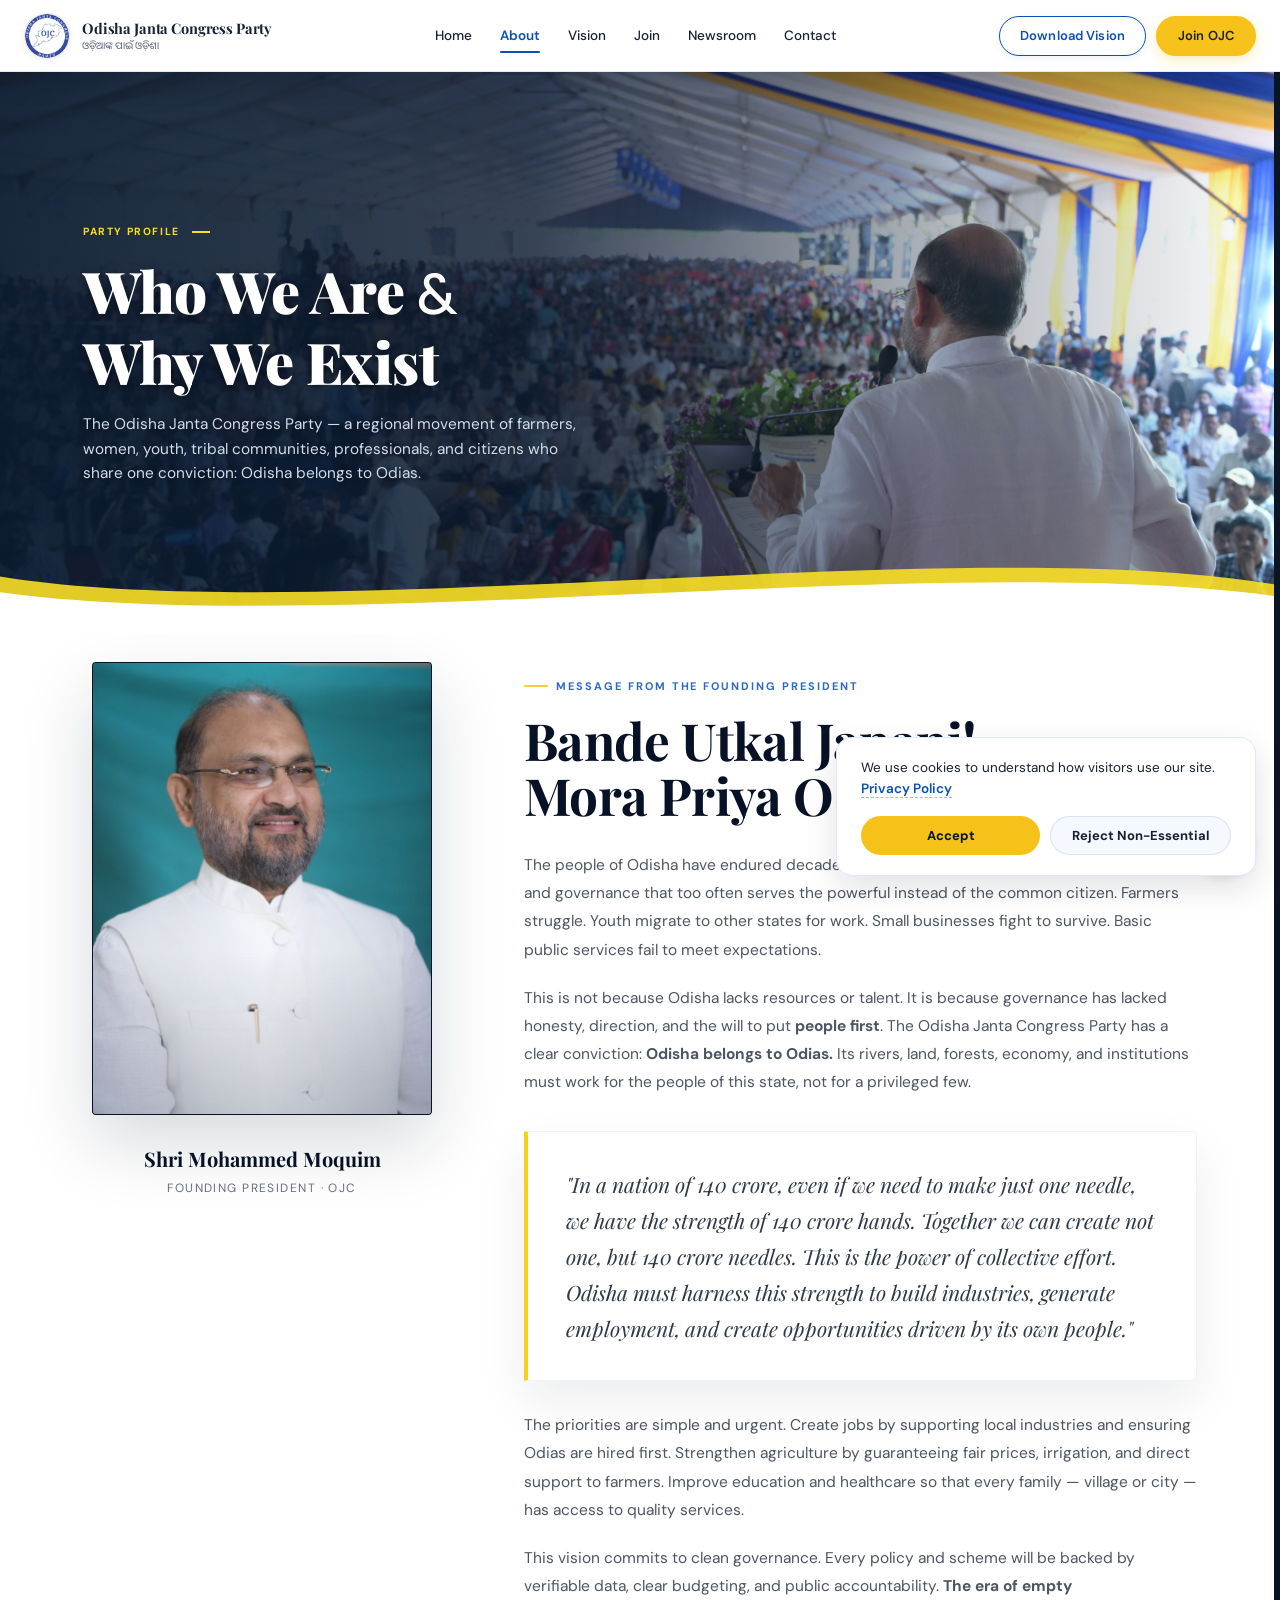
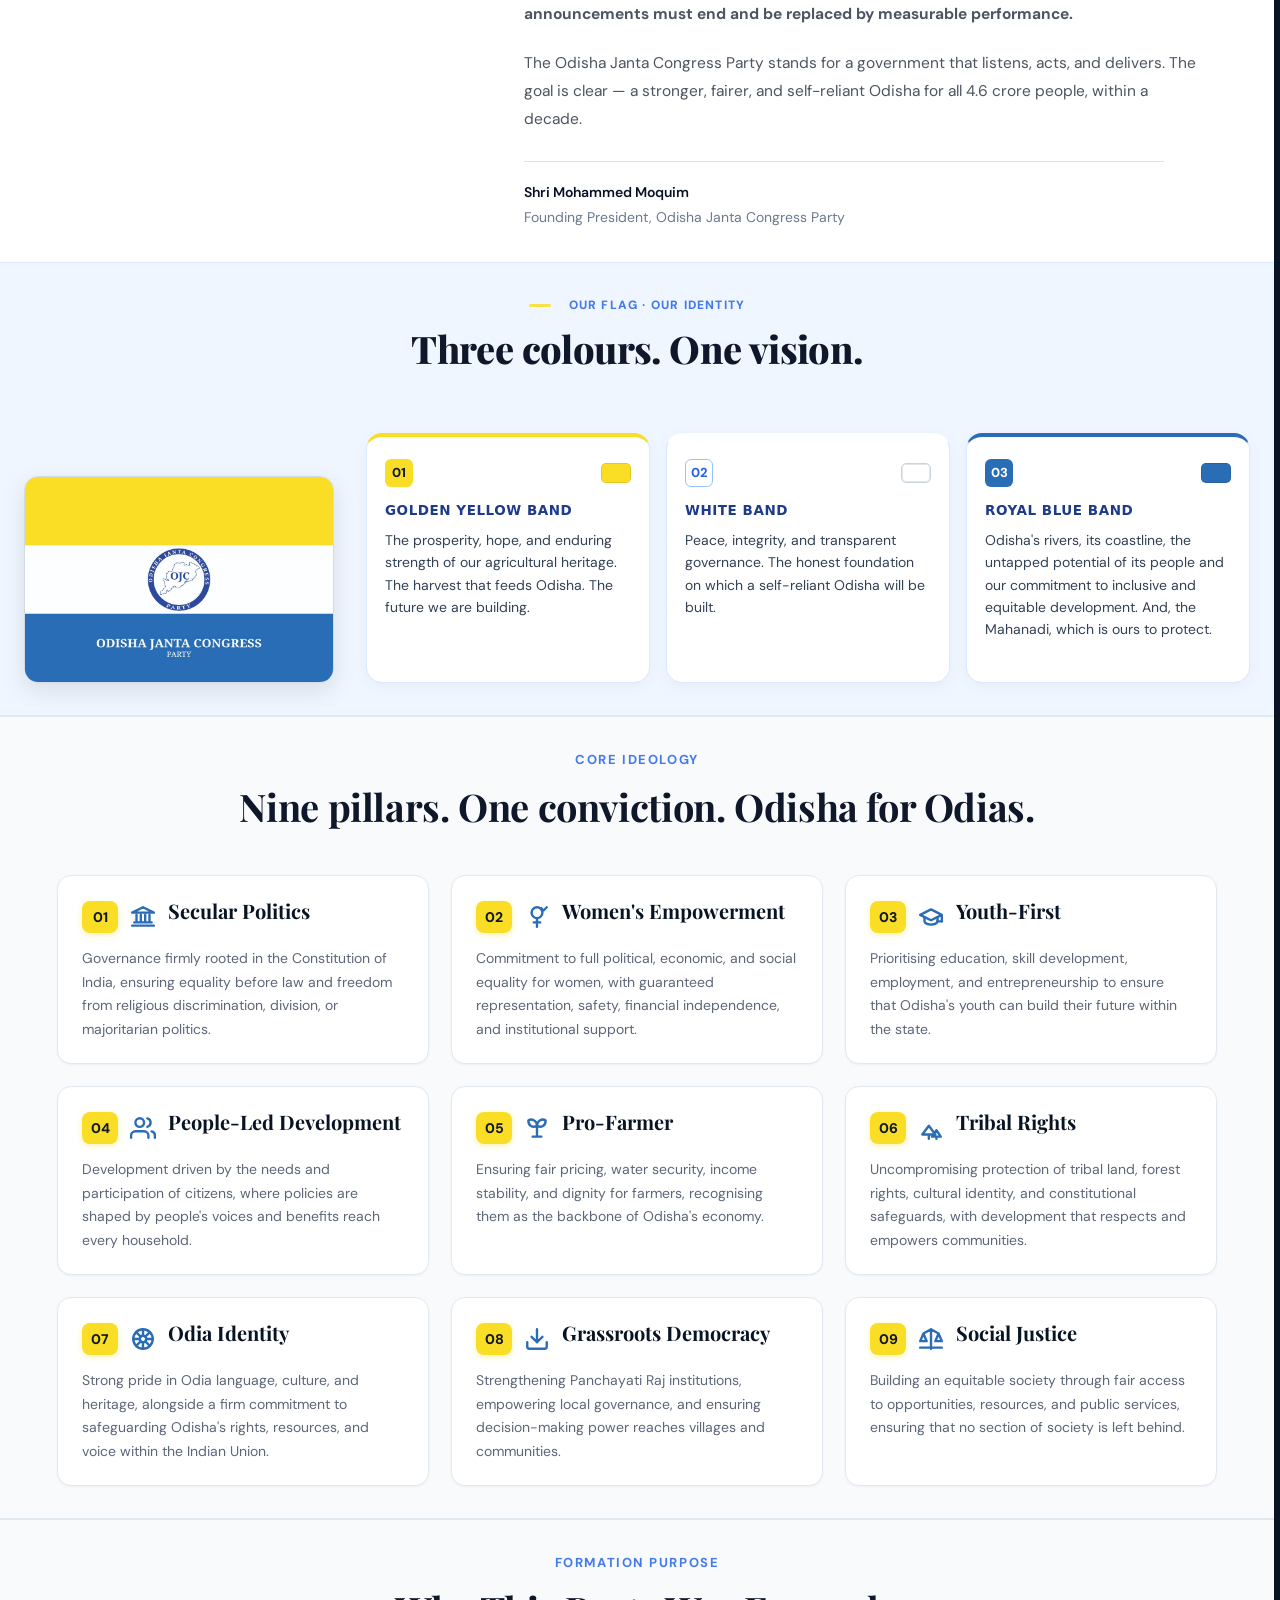
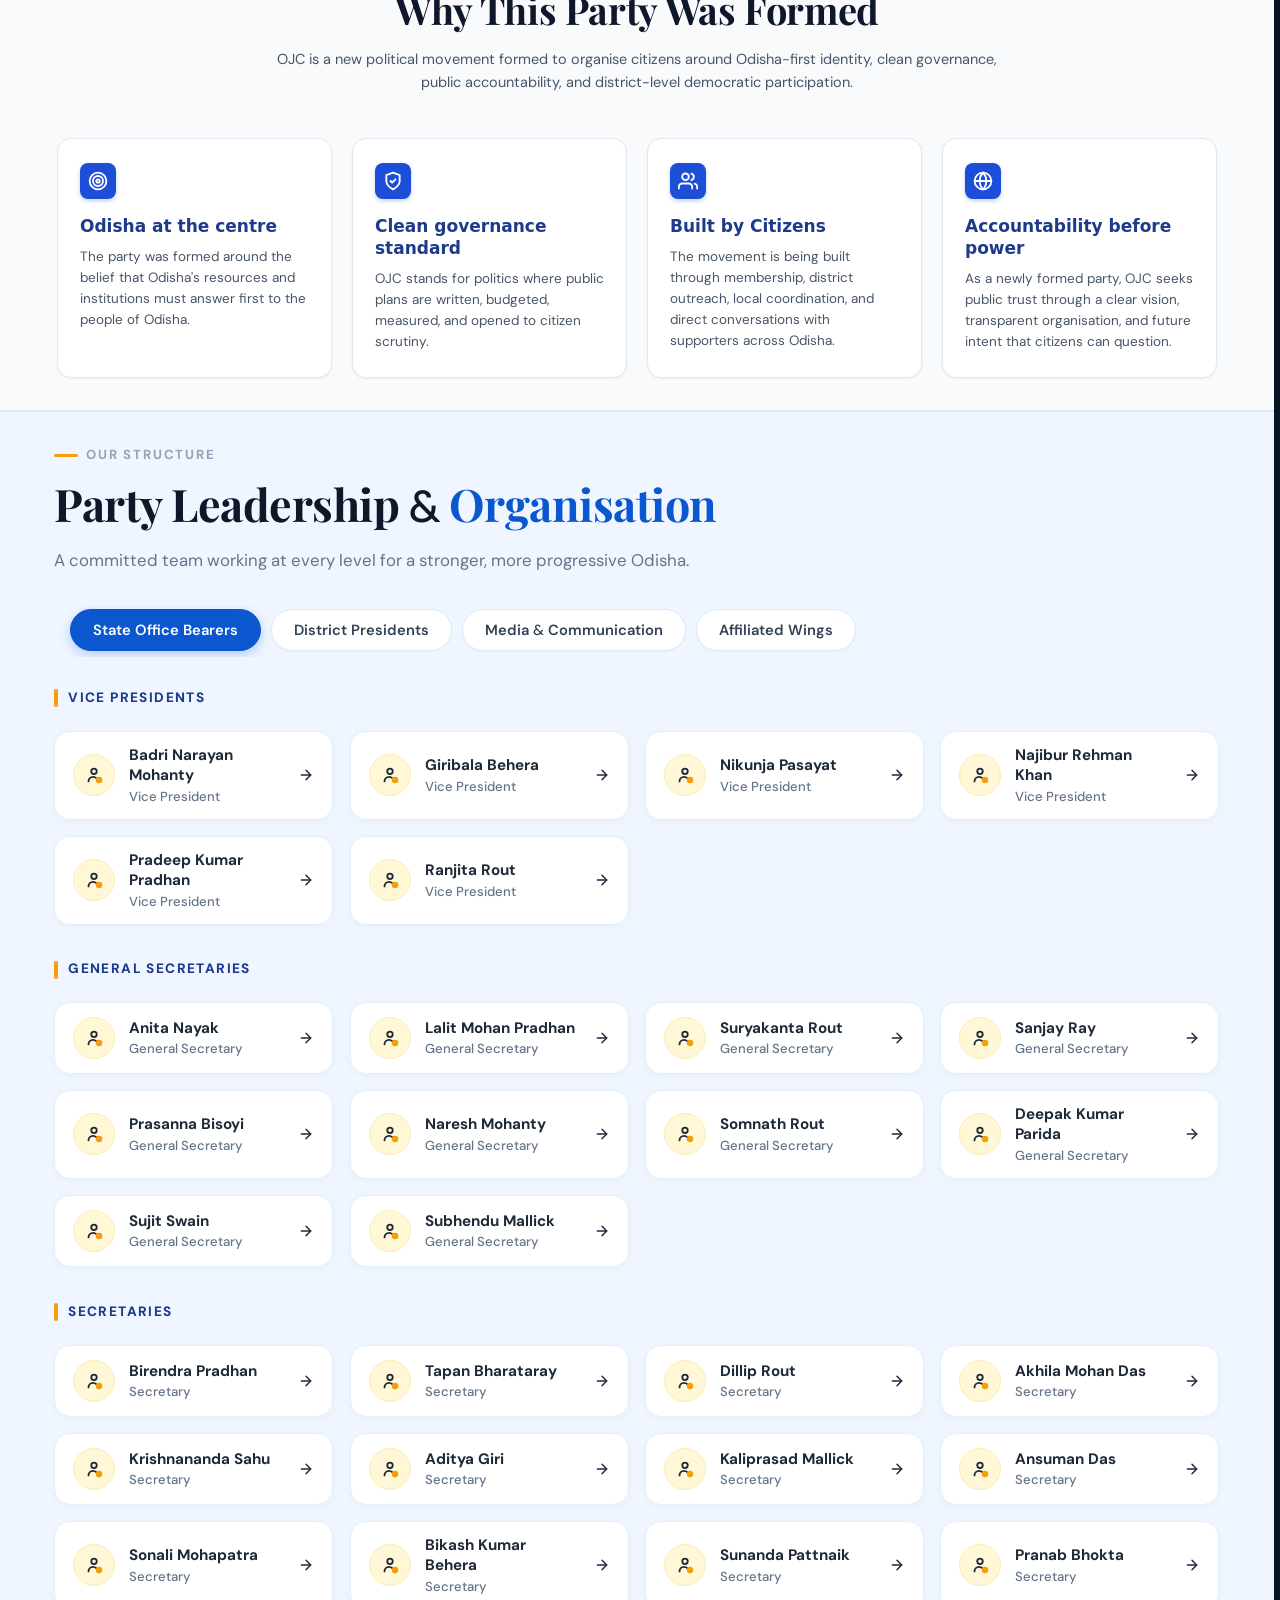
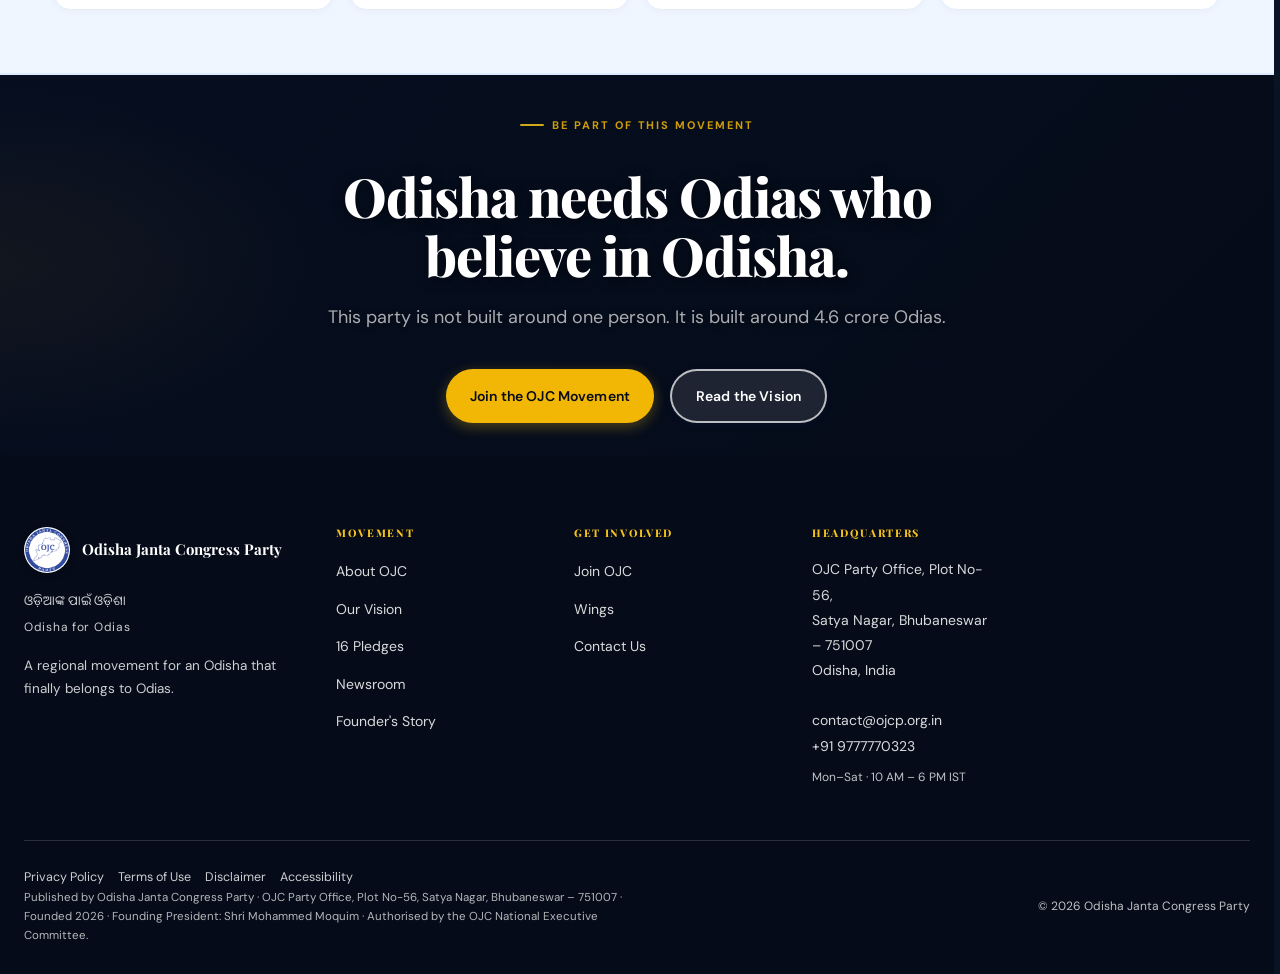
==== commit 88b91ed7: "update" ====
--- a/about.html
+++ b/about.html
@@ -27,7 +27,7 @@
   <script async src="https://www.googletagmanager.com/gtag/js?id=G-XXXXXXXXXX"></script>
   <script>window.dataLayer = window.dataLayer || []; function gtag() { dataLayer.push(arguments); } gtag('js', new Date()); gtag('consent', 'default', { analytics_storage: 'denied' }); gtag('config', 'G-XXXXXXXXXX');</script>
   <!-- PREMIUM REDESIGN -->
-  <link rel="stylesheet" href="assets/css/premium-redesign.css?v=21.0">
+  <link rel="stylesheet" href="assets/css/premium-redesign.css?v=105.0">
 </head>
 
 <body class="about-page">
@@ -78,8 +78,8 @@
     <!-- FULL-BLEED ABOUT HERO SECTION -->
     <section class="about-hero-redesign vision-hero-redesign">
       <div class="hero-bg-image-wrapper">
-        <img src="assets/images/about-hero-section.png?v=5.0"
-          alt="Odisha Janta Congress Party Movement" class="hero-bg-image about-hero-bg-image">
+        <img src="assets/images/about-hero-section.png?v=5.0" alt="Odisha Janta Congress Party Movement"
+          class="hero-bg-image about-hero-bg-image">
         <div class="hero-cinematic-overlay"></div>
       </div>
       <div class="vision-hero-content about-hero-content">
@@ -467,9 +467,12 @@
               <div class="org-card">
                 <div class="org-card-avatar">
                   <svg width="22" height="22" viewBox="0 0 24 24" fill="none">
-                    <path d="M12 11C13.6569 11 15 9.65685 15 8C15 6.34315 13.6569 5 12 5C10.3431 5 9 6.34315 9 8C9 9.65685 10.3431 11 12 11Z" stroke="#1d2939" stroke-width="2" stroke-linecap="round" stroke-linejoin="round"/>
-                    <path d="M6 19C6 16.2386 8.23858 14 11 14C12.35 14 13.57 14.53 14.47 15.4" stroke="#1d2939" stroke-width="2" stroke-linecap="round"/>
-                    <circle cx="17.5" cy="17.5" r="3.5" fill="#f59e0b"/>
+                    <path
+                      d="M12 11C13.6569 11 15 9.65685 15 8C15 6.34315 13.6569 5 12 5C10.3431 5 9 6.34315 9 8C9 9.65685 10.3431 11 12 11Z"
+                      stroke="#1d2939" stroke-width="2" stroke-linecap="round" stroke-linejoin="round" />
+                    <path d="M6 19C6 16.2386 8.23858 14 11 14C12.35 14 13.57 14.53 14.47 15.4" stroke="#1d2939"
+                      stroke-width="2" stroke-linecap="round" />
+                    <circle cx="17.5" cy="17.5" r="3.5" fill="#f59e0b" />
                   </svg>
                 </div>
                 <div class="org-card-info">
@@ -477,18 +480,22 @@
                   <div class="org-card-role">Vice President</div>
                 </div>
                 <div class="org-card-arrow">
-                  <svg width="16" height="16" viewBox="0 0 24 24" fill="none" stroke="currentColor" stroke-width="2.2" stroke-linecap="round" stroke-linejoin="round">
-                    <line x1="5" y1="12" x2="19" y2="12"></line>
-                    <polyline points="12 5 19 12 12 19"></polyline>
-                  </svg>
-                </div>
-              </div>
-              <div class="org-card">
-                <div class="org-card-avatar">
-                  <svg width="22" height="22" viewBox="0 0 24 24" fill="none">
-                    <path d="M12 11C13.6569 11 15 9.65685 15 8C15 6.34315 13.6569 5 12 5C10.3431 5 9 6.34315 9 8C9 9.65685 10.3431 11 12 11Z" stroke="#1d2939" stroke-width="2" stroke-linecap="round" stroke-linejoin="round"/>
-                    <path d="M6 19C6 16.2386 8.23858 14 11 14C12.35 14 13.57 14.53 14.47 15.4" stroke="#1d2939" stroke-width="2" stroke-linecap="round"/>
-                    <circle cx="17.5" cy="17.5" r="3.5" fill="#f59e0b"/>
+                  <svg width="16" height="16" viewBox="0 0 24 24" fill="none" stroke="currentColor" stroke-width="2.2"
+                    stroke-linecap="round" stroke-linejoin="round">
+                    <line x1="5" y1="12" x2="19" y2="12"></line>
+                    <polyline points="12 5 19 12 12 19"></polyline>
+                  </svg>
+                </div>
+              </div>
+              <div class="org-card">
+                <div class="org-card-avatar">
+                  <svg width="22" height="22" viewBox="0 0 24 24" fill="none">
+                    <path
+                      d="M12 11C13.6569 11 15 9.65685 15 8C15 6.34315 13.6569 5 12 5C10.3431 5 9 6.34315 9 8C9 9.65685 10.3431 11 12 11Z"
+                      stroke="#1d2939" stroke-width="2" stroke-linecap="round" stroke-linejoin="round" />
+                    <path d="M6 19C6 16.2386 8.23858 14 11 14C12.35 14 13.57 14.53 14.47 15.4" stroke="#1d2939"
+                      stroke-width="2" stroke-linecap="round" />
+                    <circle cx="17.5" cy="17.5" r="3.5" fill="#f59e0b" />
                   </svg>
                 </div>
                 <div class="org-card-info">
@@ -496,18 +503,22 @@
                   <div class="org-card-role">Vice President</div>
                 </div>
                 <div class="org-card-arrow">
-                  <svg width="16" height="16" viewBox="0 0 24 24" fill="none" stroke="currentColor" stroke-width="2.2" stroke-linecap="round" stroke-linejoin="round">
-                    <line x1="5" y1="12" x2="19" y2="12"></line>
-                    <polyline points="12 5 19 12 12 19"></polyline>
-                  </svg>
-                </div>
-              </div>
-              <div class="org-card">
-                <div class="org-card-avatar">
-                  <svg width="22" height="22" viewBox="0 0 24 24" fill="none">
-                    <path d="M12 11C13.6569 11 15 9.65685 15 8C15 6.34315 13.6569 5 12 5C10.3431 5 9 6.34315 9 8C9 9.65685 10.3431 11 12 11Z" stroke="#1d2939" stroke-width="2" stroke-linecap="round" stroke-linejoin="round"/>
-                    <path d="M6 19C6 16.2386 8.23858 14 11 14C12.35 14 13.57 14.53 14.47 15.4" stroke="#1d2939" stroke-width="2" stroke-linecap="round"/>
-                    <circle cx="17.5" cy="17.5" r="3.5" fill="#f59e0b"/>
+                  <svg width="16" height="16" viewBox="0 0 24 24" fill="none" stroke="currentColor" stroke-width="2.2"
+                    stroke-linecap="round" stroke-linejoin="round">
+                    <line x1="5" y1="12" x2="19" y2="12"></line>
+                    <polyline points="12 5 19 12 12 19"></polyline>
+                  </svg>
+                </div>
+              </div>
+              <div class="org-card">
+                <div class="org-card-avatar">
+                  <svg width="22" height="22" viewBox="0 0 24 24" fill="none">
+                    <path
+                      d="M12 11C13.6569 11 15 9.65685 15 8C15 6.34315 13.6569 5 12 5C10.3431 5 9 6.34315 9 8C9 9.65685 10.3431 11 12 11Z"
+                      stroke="#1d2939" stroke-width="2" stroke-linecap="round" stroke-linejoin="round" />
+                    <path d="M6 19C6 16.2386 8.23858 14 11 14C12.35 14 13.57 14.53 14.47 15.4" stroke="#1d2939"
+                      stroke-width="2" stroke-linecap="round" />
+                    <circle cx="17.5" cy="17.5" r="3.5" fill="#f59e0b" />
                   </svg>
                 </div>
                 <div class="org-card-info">
@@ -515,18 +526,22 @@
                   <div class="org-card-role">Vice President</div>
                 </div>
                 <div class="org-card-arrow">
-                  <svg width="16" height="16" viewBox="0 0 24 24" fill="none" stroke="currentColor" stroke-width="2.2" stroke-linecap="round" stroke-linejoin="round">
-                    <line x1="5" y1="12" x2="19" y2="12"></line>
-                    <polyline points="12 5 19 12 12 19"></polyline>
-                  </svg>
-                </div>
-              </div>
-              <div class="org-card">
-                <div class="org-card-avatar">
-                  <svg width="22" height="22" viewBox="0 0 24 24" fill="none">
-                    <path d="M12 11C13.6569 11 15 9.65685 15 8C15 6.34315 13.6569 5 12 5C10.3431 5 9 6.34315 9 8C9 9.65685 10.3431 11 12 11Z" stroke="#1d2939" stroke-width="2" stroke-linecap="round" stroke-linejoin="round"/>
-                    <path d="M6 19C6 16.2386 8.23858 14 11 14C12.35 14 13.57 14.53 14.47 15.4" stroke="#1d2939" stroke-width="2" stroke-linecap="round"/>
-                    <circle cx="17.5" cy="17.5" r="3.5" fill="#f59e0b"/>
+                  <svg width="16" height="16" viewBox="0 0 24 24" fill="none" stroke="currentColor" stroke-width="2.2"
+                    stroke-linecap="round" stroke-linejoin="round">
+                    <line x1="5" y1="12" x2="19" y2="12"></line>
+                    <polyline points="12 5 19 12 12 19"></polyline>
+                  </svg>
+                </div>
+              </div>
+              <div class="org-card">
+                <div class="org-card-avatar">
+                  <svg width="22" height="22" viewBox="0 0 24 24" fill="none">
+                    <path
+                      d="M12 11C13.6569 11 15 9.65685 15 8C15 6.34315 13.6569 5 12 5C10.3431 5 9 6.34315 9 8C9 9.65685 10.3431 11 12 11Z"
+                      stroke="#1d2939" stroke-width="2" stroke-linecap="round" stroke-linejoin="round" />
+                    <path d="M6 19C6 16.2386 8.23858 14 11 14C12.35 14 13.57 14.53 14.47 15.4" stroke="#1d2939"
+                      stroke-width="2" stroke-linecap="round" />
+                    <circle cx="17.5" cy="17.5" r="3.5" fill="#f59e0b" />
                   </svg>
                 </div>
                 <div class="org-card-info">
@@ -534,18 +549,22 @@
                   <div class="org-card-role">Vice President</div>
                 </div>
                 <div class="org-card-arrow">
-                  <svg width="16" height="16" viewBox="0 0 24 24" fill="none" stroke="currentColor" stroke-width="2.2" stroke-linecap="round" stroke-linejoin="round">
-                    <line x1="5" y1="12" x2="19" y2="12"></line>
-                    <polyline points="12 5 19 12 12 19"></polyline>
-                  </svg>
-                </div>
-              </div>
-              <div class="org-card">
-                <div class="org-card-avatar">
-                  <svg width="22" height="22" viewBox="0 0 24 24" fill="none">
-                    <path d="M12 11C13.6569 11 15 9.65685 15 8C15 6.34315 13.6569 5 12 5C10.3431 5 9 6.34315 9 8C9 9.65685 10.3431 11 12 11Z" stroke="#1d2939" stroke-width="2" stroke-linecap="round" stroke-linejoin="round"/>
-                    <path d="M6 19C6 16.2386 8.23858 14 11 14C12.35 14 13.57 14.53 14.47 15.4" stroke="#1d2939" stroke-width="2" stroke-linecap="round"/>
-                    <circle cx="17.5" cy="17.5" r="3.5" fill="#f59e0b"/>
+                  <svg width="16" height="16" viewBox="0 0 24 24" fill="none" stroke="currentColor" stroke-width="2.2"
+                    stroke-linecap="round" stroke-linejoin="round">
+                    <line x1="5" y1="12" x2="19" y2="12"></line>
+                    <polyline points="12 5 19 12 12 19"></polyline>
+                  </svg>
+                </div>
+              </div>
+              <div class="org-card">
+                <div class="org-card-avatar">
+                  <svg width="22" height="22" viewBox="0 0 24 24" fill="none">
+                    <path
+                      d="M12 11C13.6569 11 15 9.65685 15 8C15 6.34315 13.6569 5 12 5C10.3431 5 9 6.34315 9 8C9 9.65685 10.3431 11 12 11Z"
+                      stroke="#1d2939" stroke-width="2" stroke-linecap="round" stroke-linejoin="round" />
+                    <path d="M6 19C6 16.2386 8.23858 14 11 14C12.35 14 13.57 14.53 14.47 15.4" stroke="#1d2939"
+                      stroke-width="2" stroke-linecap="round" />
+                    <circle cx="17.5" cy="17.5" r="3.5" fill="#f59e0b" />
                   </svg>
                 </div>
                 <div class="org-card-info">
@@ -553,18 +572,22 @@
                   <div class="org-card-role">Vice President</div>
                 </div>
                 <div class="org-card-arrow">
-                  <svg width="16" height="16" viewBox="0 0 24 24" fill="none" stroke="currentColor" stroke-width="2.2" stroke-linecap="round" stroke-linejoin="round">
-                    <line x1="5" y1="12" x2="19" y2="12"></line>
-                    <polyline points="12 5 19 12 12 19"></polyline>
-                  </svg>
-                </div>
-              </div>
-              <div class="org-card">
-                <div class="org-card-avatar">
-                  <svg width="22" height="22" viewBox="0 0 24 24" fill="none">
-                    <path d="M12 11C13.6569 11 15 9.65685 15 8C15 6.34315 13.6569 5 12 5C10.3431 5 9 6.34315 9 8C9 9.65685 10.3431 11 12 11Z" stroke="#1d2939" stroke-width="2" stroke-linecap="round" stroke-linejoin="round"/>
-                    <path d="M6 19C6 16.2386 8.23858 14 11 14C12.35 14 13.57 14.53 14.47 15.4" stroke="#1d2939" stroke-width="2" stroke-linecap="round"/>
-                    <circle cx="17.5" cy="17.5" r="3.5" fill="#f59e0b"/>
+                  <svg width="16" height="16" viewBox="0 0 24 24" fill="none" stroke="currentColor" stroke-width="2.2"
+                    stroke-linecap="round" stroke-linejoin="round">
+                    <line x1="5" y1="12" x2="19" y2="12"></line>
+                    <polyline points="12 5 19 12 12 19"></polyline>
+                  </svg>
+                </div>
+              </div>
+              <div class="org-card">
+                <div class="org-card-avatar">
+                  <svg width="22" height="22" viewBox="0 0 24 24" fill="none">
+                    <path
+                      d="M12 11C13.6569 11 15 9.65685 15 8C15 6.34315 13.6569 5 12 5C10.3431 5 9 6.34315 9 8C9 9.65685 10.3431 11 12 11Z"
+                      stroke="#1d2939" stroke-width="2" stroke-linecap="round" stroke-linejoin="round" />
+                    <path d="M6 19C6 16.2386 8.23858 14 11 14C12.35 14 13.57 14.53 14.47 15.4" stroke="#1d2939"
+                      stroke-width="2" stroke-linecap="round" />
+                    <circle cx="17.5" cy="17.5" r="3.5" fill="#f59e0b" />
                   </svg>
                 </div>
                 <div class="org-card-info">
@@ -572,7 +595,8 @@
                   <div class="org-card-role">Vice President</div>
                 </div>
                 <div class="org-card-arrow">
-                  <svg width="16" height="16" viewBox="0 0 24 24" fill="none" stroke="currentColor" stroke-width="2.2" stroke-linecap="round" stroke-linejoin="round">
+                  <svg width="16" height="16" viewBox="0 0 24 24" fill="none" stroke="currentColor" stroke-width="2.2"
+                    stroke-linecap="round" stroke-linejoin="round">
                     <line x1="5" y1="12" x2="19" y2="12"></line>
                     <polyline points="12 5 19 12 12 19"></polyline>
                   </svg>
@@ -585,9 +609,12 @@
               <div class="org-card">
                 <div class="org-card-avatar">
                   <svg width="22" height="22" viewBox="0 0 24 24" fill="none">
-                    <path d="M12 11C13.6569 11 15 9.65685 15 8C15 6.34315 13.6569 5 12 5C10.3431 5 9 6.34315 9 8C9 9.65685 10.3431 11 12 11Z" stroke="#1d2939" stroke-width="2" stroke-linecap="round" stroke-linejoin="round"/>
-                    <path d="M6 19C6 16.2386 8.23858 14 11 14C12.35 14 13.57 14.53 14.47 15.4" stroke="#1d2939" stroke-width="2" stroke-linecap="round"/>
-                    <circle cx="17.5" cy="17.5" r="3.5" fill="#f59e0b"/>
+                    <path
+                      d="M12 11C13.6569 11 15 9.65685 15 8C15 6.34315 13.6569 5 12 5C10.3431 5 9 6.34315 9 8C9 9.65685 10.3431 11 12 11Z"
+                      stroke="#1d2939" stroke-width="2" stroke-linecap="round" stroke-linejoin="round" />
+                    <path d="M6 19C6 16.2386 8.23858 14 11 14C12.35 14 13.57 14.53 14.47 15.4" stroke="#1d2939"
+                      stroke-width="2" stroke-linecap="round" />
+                    <circle cx="17.5" cy="17.5" r="3.5" fill="#f59e0b" />
                   </svg>
                 </div>
                 <div class="org-card-info">
@@ -595,18 +622,22 @@
                   <div class="org-card-role">General Secretary</div>
                 </div>
                 <div class="org-card-arrow">
-                  <svg width="16" height="16" viewBox="0 0 24 24" fill="none" stroke="currentColor" stroke-width="2.2" stroke-linecap="round" stroke-linejoin="round">
-                    <line x1="5" y1="12" x2="19" y2="12"></line>
-                    <polyline points="12 5 19 12 12 19"></polyline>
-                  </svg>
-                </div>
-              </div>
-              <div class="org-card">
-                <div class="org-card-avatar">
-                  <svg width="22" height="22" viewBox="0 0 24 24" fill="none">
-                    <path d="M12 11C13.6569 11 15 9.65685 15 8C15 6.34315 13.6569 5 12 5C10.3431 5 9 6.34315 9 8C9 9.65685 10.3431 11 12 11Z" stroke="#1d2939" stroke-width="2" stroke-linecap="round" stroke-linejoin="round"/>
-                    <path d="M6 19C6 16.2386 8.23858 14 11 14C12.35 14 13.57 14.53 14.47 15.4" stroke="#1d2939" stroke-width="2" stroke-linecap="round"/>
-                    <circle cx="17.5" cy="17.5" r="3.5" fill="#f59e0b"/>
+                  <svg width="16" height="16" viewBox="0 0 24 24" fill="none" stroke="currentColor" stroke-width="2.2"
+                    stroke-linecap="round" stroke-linejoin="round">
+                    <line x1="5" y1="12" x2="19" y2="12"></line>
+                    <polyline points="12 5 19 12 12 19"></polyline>
+                  </svg>
+                </div>
+              </div>
+              <div class="org-card">
+                <div class="org-card-avatar">
+                  <svg width="22" height="22" viewBox="0 0 24 24" fill="none">
+                    <path
+                      d="M12 11C13.6569 11 15 9.65685 15 8C15 6.34315 13.6569 5 12 5C10.3431 5 9 6.34315 9 8C9 9.65685 10.3431 11 12 11Z"
+                      stroke="#1d2939" stroke-width="2" stroke-linecap="round" stroke-linejoin="round" />
+                    <path d="M6 19C6 16.2386 8.23858 14 11 14C12.35 14 13.57 14.53 14.47 15.4" stroke="#1d2939"
+                      stroke-width="2" stroke-linecap="round" />
+                    <circle cx="17.5" cy="17.5" r="3.5" fill="#f59e0b" />
                   </svg>
                 </div>
                 <div class="org-card-info">
@@ -614,18 +645,22 @@
                   <div class="org-card-role">General Secretary</div>
                 </div>
                 <div class="org-card-arrow">
-                  <svg width="16" height="16" viewBox="0 0 24 24" fill="none" stroke="currentColor" stroke-width="2.2" stroke-linecap="round" stroke-linejoin="round">
-                    <line x1="5" y1="12" x2="19" y2="12"></line>
-                    <polyline points="12 5 19 12 12 19"></polyline>
-                  </svg>
-                </div>
-              </div>
-              <div class="org-card">
-                <div class="org-card-avatar">
-                  <svg width="22" height="22" viewBox="0 0 24 24" fill="none">
-                    <path d="M12 11C13.6569 11 15 9.65685 15 8C15 6.34315 13.6569 5 12 5C10.3431 5 9 6.34315 9 8C9 9.65685 10.3431 11 12 11Z" stroke="#1d2939" stroke-width="2" stroke-linecap="round" stroke-linejoin="round"/>
-                    <path d="M6 19C6 16.2386 8.23858 14 11 14C12.35 14 13.57 14.53 14.47 15.4" stroke="#1d2939" stroke-width="2" stroke-linecap="round"/>
-                    <circle cx="17.5" cy="17.5" r="3.5" fill="#f59e0b"/>
+                  <svg width="16" height="16" viewBox="0 0 24 24" fill="none" stroke="currentColor" stroke-width="2.2"
+                    stroke-linecap="round" stroke-linejoin="round">
+                    <line x1="5" y1="12" x2="19" y2="12"></line>
+                    <polyline points="12 5 19 12 12 19"></polyline>
+                  </svg>
+                </div>
+              </div>
+              <div class="org-card">
+                <div class="org-card-avatar">
+                  <svg width="22" height="22" viewBox="0 0 24 24" fill="none">
+                    <path
+                      d="M12 11C13.6569 11 15 9.65685 15 8C15 6.34315 13.6569 5 12 5C10.3431 5 9 6.34315 9 8C9 9.65685 10.3431 11 12 11Z"
+                      stroke="#1d2939" stroke-width="2" stroke-linecap="round" stroke-linejoin="round" />
+                    <path d="M6 19C6 16.2386 8.23858 14 11 14C12.35 14 13.57 14.53 14.47 15.4" stroke="#1d2939"
+                      stroke-width="2" stroke-linecap="round" />
+                    <circle cx="17.5" cy="17.5" r="3.5" fill="#f59e0b" />
                   </svg>
                 </div>
                 <div class="org-card-info">
@@ -633,18 +668,22 @@
                   <div class="org-card-role">General Secretary</div>
                 </div>
                 <div class="org-card-arrow">
-                  <svg width="16" height="16" viewBox="0 0 24 24" fill="none" stroke="currentColor" stroke-width="2.2" stroke-linecap="round" stroke-linejoin="round">
-                    <line x1="5" y1="12" x2="19" y2="12"></line>
-                    <polyline points="12 5 19 12 12 19"></polyline>
-                  </svg>
-                </div>
-              </div>
-              <div class="org-card">
-                <div class="org-card-avatar">
-                  <svg width="22" height="22" viewBox="0 0 24 24" fill="none">
-                    <path d="M12 11C13.6569 11 15 9.65685 15 8C15 6.34315 13.6569 5 12 5C10.3431 5 9 6.34315 9 8C9 9.65685 10.3431 11 12 11Z" stroke="#1d2939" stroke-width="2" stroke-linecap="round" stroke-linejoin="round"/>
-                    <path d="M6 19C6 16.2386 8.23858 14 11 14C12.35 14 13.57 14.53 14.47 15.4" stroke="#1d2939" stroke-width="2" stroke-linecap="round"/>
-                    <circle cx="17.5" cy="17.5" r="3.5" fill="#f59e0b"/>
+                  <svg width="16" height="16" viewBox="0 0 24 24" fill="none" stroke="currentColor" stroke-width="2.2"
+                    stroke-linecap="round" stroke-linejoin="round">
+                    <line x1="5" y1="12" x2="19" y2="12"></line>
+                    <polyline points="12 5 19 12 12 19"></polyline>
+                  </svg>
+                </div>
+              </div>
+              <div class="org-card">
+                <div class="org-card-avatar">
+                  <svg width="22" height="22" viewBox="0 0 24 24" fill="none">
+                    <path
+                      d="M12 11C13.6569 11 15 9.65685 15 8C15 6.34315 13.6569 5 12 5C10.3431 5 9 6.34315 9 8C9 9.65685 10.3431 11 12 11Z"
+                      stroke="#1d2939" stroke-width="2" stroke-linecap="round" stroke-linejoin="round" />
+                    <path d="M6 19C6 16.2386 8.23858 14 11 14C12.35 14 13.57 14.53 14.47 15.4" stroke="#1d2939"
+                      stroke-width="2" stroke-linecap="round" />
+                    <circle cx="17.5" cy="17.5" r="3.5" fill="#f59e0b" />
                   </svg>
                 </div>
                 <div class="org-card-info">
@@ -652,18 +691,22 @@
                   <div class="org-card-role">General Secretary</div>
                 </div>
                 <div class="org-card-arrow">
-                  <svg width="16" height="16" viewBox="0 0 24 24" fill="none" stroke="currentColor" stroke-width="2.2" stroke-linecap="round" stroke-linejoin="round">
-                    <line x1="5" y1="12" x2="19" y2="12"></line>
-                    <polyline points="12 5 19 12 12 19"></polyline>
-                  </svg>
-                </div>
-              </div>
-              <div class="org-card">
-                <div class="org-card-avatar">
-                  <svg width="22" height="22" viewBox="0 0 24 24" fill="none">
-                    <path d="M12 11C13.6569 11 15 9.65685 15 8C15 6.34315 13.6569 5 12 5C10.3431 5 9 6.34315 9 8C9 9.65685 10.3431 11 12 11Z" stroke="#1d2939" stroke-width="2" stroke-linecap="round" stroke-linejoin="round"/>
-                    <path d="M6 19C6 16.2386 8.23858 14 11 14C12.35 14 13.57 14.53 14.47 15.4" stroke="#1d2939" stroke-width="2" stroke-linecap="round"/>
-                    <circle cx="17.5" cy="17.5" r="3.5" fill="#f59e0b"/>
+                  <svg width="16" height="16" viewBox="0 0 24 24" fill="none" stroke="currentColor" stroke-width="2.2"
+                    stroke-linecap="round" stroke-linejoin="round">
+                    <line x1="5" y1="12" x2="19" y2="12"></line>
+                    <polyline points="12 5 19 12 12 19"></polyline>
+                  </svg>
+                </div>
+              </div>
+              <div class="org-card">
+                <div class="org-card-avatar">
+                  <svg width="22" height="22" viewBox="0 0 24 24" fill="none">
+                    <path
+                      d="M12 11C13.6569 11 15 9.65685 15 8C15 6.34315 13.6569 5 12 5C10.3431 5 9 6.34315 9 8C9 9.65685 10.3431 11 12 11Z"
+                      stroke="#1d2939" stroke-width="2" stroke-linecap="round" stroke-linejoin="round" />
+                    <path d="M6 19C6 16.2386 8.23858 14 11 14C12.35 14 13.57 14.53 14.47 15.4" stroke="#1d2939"
+                      stroke-width="2" stroke-linecap="round" />
+                    <circle cx="17.5" cy="17.5" r="3.5" fill="#f59e0b" />
                   </svg>
                 </div>
                 <div class="org-card-info">
@@ -671,18 +714,22 @@
                   <div class="org-card-role">General Secretary</div>
                 </div>
                 <div class="org-card-arrow">
-                  <svg width="16" height="16" viewBox="0 0 24 24" fill="none" stroke="currentColor" stroke-width="2.2" stroke-linecap="round" stroke-linejoin="round">
-                    <line x1="5" y1="12" x2="19" y2="12"></line>
-                    <polyline points="12 5 19 12 12 19"></polyline>
-                  </svg>
-                </div>
-              </div>
-              <div class="org-card">
-                <div class="org-card-avatar">
-                  <svg width="22" height="22" viewBox="0 0 24 24" fill="none">
-                    <path d="M12 11C13.6569 11 15 9.65685 15 8C15 6.34315 13.6569 5 12 5C10.3431 5 9 6.34315 9 8C9 9.65685 10.3431 11 12 11Z" stroke="#1d2939" stroke-width="2" stroke-linecap="round" stroke-linejoin="round"/>
-                    <path d="M6 19C6 16.2386 8.23858 14 11 14C12.35 14 13.57 14.53 14.47 15.4" stroke="#1d2939" stroke-width="2" stroke-linecap="round"/>
-                    <circle cx="17.5" cy="17.5" r="3.5" fill="#f59e0b"/>
+                  <svg width="16" height="16" viewBox="0 0 24 24" fill="none" stroke="currentColor" stroke-width="2.2"
+                    stroke-linecap="round" stroke-linejoin="round">
+                    <line x1="5" y1="12" x2="19" y2="12"></line>
+                    <polyline points="12 5 19 12 12 19"></polyline>
+                  </svg>
+                </div>
+              </div>
+              <div class="org-card">
+                <div class="org-card-avatar">
+                  <svg width="22" height="22" viewBox="0 0 24 24" fill="none">
+                    <path
+                      d="M12 11C13.6569 11 15 9.65685 15 8C15 6.34315 13.6569 5 12 5C10.3431 5 9 6.34315 9 8C9 9.65685 10.3431 11 12 11Z"
+                      stroke="#1d2939" stroke-width="2" stroke-linecap="round" stroke-linejoin="round" />
+                    <path d="M6 19C6 16.2386 8.23858 14 11 14C12.35 14 13.57 14.53 14.47 15.4" stroke="#1d2939"
+                      stroke-width="2" stroke-linecap="round" />
+                    <circle cx="17.5" cy="17.5" r="3.5" fill="#f59e0b" />
                   </svg>
                 </div>
                 <div class="org-card-info">
@@ -690,18 +737,22 @@
                   <div class="org-card-role">General Secretary</div>
                 </div>
                 <div class="org-card-arrow">
-                  <svg width="16" height="16" viewBox="0 0 24 24" fill="none" stroke="currentColor" stroke-width="2.2" stroke-linecap="round" stroke-linejoin="round">
-                    <line x1="5" y1="12" x2="19" y2="12"></line>
-                    <polyline points="12 5 19 12 12 19"></polyline>
-                  </svg>
-                </div>
-              </div>
-              <div class="org-card">
-                <div class="org-card-avatar">
-                  <svg width="22" height="22" viewBox="0 0 24 24" fill="none">
-                    <path d="M12 11C13.6569 11 15 9.65685 15 8C15 6.34315 13.6569 5 12 5C10.3431 5 9 6.34315 9 8C9 9.65685 10.3431 11 12 11Z" stroke="#1d2939" stroke-width="2" stroke-linecap="round" stroke-linejoin="round"/>
-                    <path d="M6 19C6 16.2386 8.23858 14 11 14C12.35 14 13.57 14.53 14.47 15.4" stroke="#1d2939" stroke-width="2" stroke-linecap="round"/>
-                    <circle cx="17.5" cy="17.5" r="3.5" fill="#f59e0b"/>
+                  <svg width="16" height="16" viewBox="0 0 24 24" fill="none" stroke="currentColor" stroke-width="2.2"
+                    stroke-linecap="round" stroke-linejoin="round">
+                    <line x1="5" y1="12" x2="19" y2="12"></line>
+                    <polyline points="12 5 19 12 12 19"></polyline>
+                  </svg>
+                </div>
+              </div>
+              <div class="org-card">
+                <div class="org-card-avatar">
+                  <svg width="22" height="22" viewBox="0 0 24 24" fill="none">
+                    <path
+                      d="M12 11C13.6569 11 15 9.65685 15 8C15 6.34315 13.6569 5 12 5C10.3431 5 9 6.34315 9 8C9 9.65685 10.3431 11 12 11Z"
+                      stroke="#1d2939" stroke-width="2" stroke-linecap="round" stroke-linejoin="round" />
+                    <path d="M6 19C6 16.2386 8.23858 14 11 14C12.35 14 13.57 14.53 14.47 15.4" stroke="#1d2939"
+                      stroke-width="2" stroke-linecap="round" />
+                    <circle cx="17.5" cy="17.5" r="3.5" fill="#f59e0b" />
                   </svg>
                 </div>
                 <div class="org-card-info">
@@ -709,18 +760,22 @@
                   <div class="org-card-role">General Secretary</div>
                 </div>
                 <div class="org-card-arrow">
-                  <svg width="16" height="16" viewBox="0 0 24 24" fill="none" stroke="currentColor" stroke-width="2.2" stroke-linecap="round" stroke-linejoin="round">
-                    <line x1="5" y1="12" x2="19" y2="12"></line>
-                    <polyline points="12 5 19 12 12 19"></polyline>
-                  </svg>
-                </div>
-              </div>
-              <div class="org-card">
-                <div class="org-card-avatar">
-                  <svg width="22" height="22" viewBox="0 0 24 24" fill="none">
-                    <path d="M12 11C13.6569 11 15 9.65685 15 8C15 6.34315 13.6569 5 12 5C10.3431 5 9 6.34315 9 8C9 9.65685 10.3431 11 12 11Z" stroke="#1d2939" stroke-width="2" stroke-linecap="round" stroke-linejoin="round"/>
-                    <path d="M6 19C6 16.2386 8.23858 14 11 14C12.35 14 13.57 14.53 14.47 15.4" stroke="#1d2939" stroke-width="2" stroke-linecap="round"/>
-                    <circle cx="17.5" cy="17.5" r="3.5" fill="#f59e0b"/>
+                  <svg width="16" height="16" viewBox="0 0 24 24" fill="none" stroke="currentColor" stroke-width="2.2"
+                    stroke-linecap="round" stroke-linejoin="round">
+                    <line x1="5" y1="12" x2="19" y2="12"></line>
+                    <polyline points="12 5 19 12 12 19"></polyline>
+                  </svg>
+                </div>
+              </div>
+              <div class="org-card">
+                <div class="org-card-avatar">
+                  <svg width="22" height="22" viewBox="0 0 24 24" fill="none">
+                    <path
+                      d="M12 11C13.6569 11 15 9.65685 15 8C15 6.34315 13.6569 5 12 5C10.3431 5 9 6.34315 9 8C9 9.65685 10.3431 11 12 11Z"
+                      stroke="#1d2939" stroke-width="2" stroke-linecap="round" stroke-linejoin="round" />
+                    <path d="M6 19C6 16.2386 8.23858 14 11 14C12.35 14 13.57 14.53 14.47 15.4" stroke="#1d2939"
+                      stroke-width="2" stroke-linecap="round" />
+                    <circle cx="17.5" cy="17.5" r="3.5" fill="#f59e0b" />
                   </svg>
                 </div>
                 <div class="org-card-info">
@@ -728,18 +783,22 @@
                   <div class="org-card-role">General Secretary</div>
                 </div>
                 <div class="org-card-arrow">
-                  <svg width="16" height="16" viewBox="0 0 24 24" fill="none" stroke="currentColor" stroke-width="2.2" stroke-linecap="round" stroke-linejoin="round">
-                    <line x1="5" y1="12" x2="19" y2="12"></line>
-                    <polyline points="12 5 19 12 12 19"></polyline>
-                  </svg>
-                </div>
-              </div>
-              <div class="org-card">
-                <div class="org-card-avatar">
-                  <svg width="22" height="22" viewBox="0 0 24 24" fill="none">
-                    <path d="M12 11C13.6569 11 15 9.65685 15 8C15 6.34315 13.6569 5 12 5C10.3431 5 9 6.34315 9 8C9 9.65685 10.3431 11 12 11Z" stroke="#1d2939" stroke-width="2" stroke-linecap="round" stroke-linejoin="round"/>
-                    <path d="M6 19C6 16.2386 8.23858 14 11 14C12.35 14 13.57 14.53 14.47 15.4" stroke="#1d2939" stroke-width="2" stroke-linecap="round"/>
-                    <circle cx="17.5" cy="17.5" r="3.5" fill="#f59e0b"/>
+                  <svg width="16" height="16" viewBox="0 0 24 24" fill="none" stroke="currentColor" stroke-width="2.2"
+                    stroke-linecap="round" stroke-linejoin="round">
+                    <line x1="5" y1="12" x2="19" y2="12"></line>
+                    <polyline points="12 5 19 12 12 19"></polyline>
+                  </svg>
+                </div>
+              </div>
+              <div class="org-card">
+                <div class="org-card-avatar">
+                  <svg width="22" height="22" viewBox="0 0 24 24" fill="none">
+                    <path
+                      d="M12 11C13.6569 11 15 9.65685 15 8C15 6.34315 13.6569 5 12 5C10.3431 5 9 6.34315 9 8C9 9.65685 10.3431 11 12 11Z"
+                      stroke="#1d2939" stroke-width="2" stroke-linecap="round" stroke-linejoin="round" />
+                    <path d="M6 19C6 16.2386 8.23858 14 11 14C12.35 14 13.57 14.53 14.47 15.4" stroke="#1d2939"
+                      stroke-width="2" stroke-linecap="round" />
+                    <circle cx="17.5" cy="17.5" r="3.5" fill="#f59e0b" />
                   </svg>
                 </div>
                 <div class="org-card-info">
@@ -747,18 +806,22 @@
                   <div class="org-card-role">General Secretary</div>
                 </div>
                 <div class="org-card-arrow">
-                  <svg width="16" height="16" viewBox="0 0 24 24" fill="none" stroke="currentColor" stroke-width="2.2" stroke-linecap="round" stroke-linejoin="round">
-                    <line x1="5" y1="12" x2="19" y2="12"></line>
-                    <polyline points="12 5 19 12 12 19"></polyline>
-                  </svg>
-                </div>
-              </div>
-              <div class="org-card">
-                <div class="org-card-avatar">
-                  <svg width="22" height="22" viewBox="0 0 24 24" fill="none">
-                    <path d="M12 11C13.6569 11 15 9.65685 15 8C15 6.34315 13.6569 5 12 5C10.3431 5 9 6.34315 9 8C9 9.65685 10.3431 11 12 11Z" stroke="#1d2939" stroke-width="2" stroke-linecap="round" stroke-linejoin="round"/>
-                    <path d="M6 19C6 16.2386 8.23858 14 11 14C12.35 14 13.57 14.53 14.47 15.4" stroke="#1d2939" stroke-width="2" stroke-linecap="round"/>
-                    <circle cx="17.5" cy="17.5" r="3.5" fill="#f59e0b"/>
+                  <svg width="16" height="16" viewBox="0 0 24 24" fill="none" stroke="currentColor" stroke-width="2.2"
+                    stroke-linecap="round" stroke-linejoin="round">
+                    <line x1="5" y1="12" x2="19" y2="12"></line>
+                    <polyline points="12 5 19 12 12 19"></polyline>
+                  </svg>
+                </div>
+              </div>
+              <div class="org-card">
+                <div class="org-card-avatar">
+                  <svg width="22" height="22" viewBox="0 0 24 24" fill="none">
+                    <path
+                      d="M12 11C13.6569 11 15 9.65685 15 8C15 6.34315 13.6569 5 12 5C10.3431 5 9 6.34315 9 8C9 9.65685 10.3431 11 12 11Z"
+                      stroke="#1d2939" stroke-width="2" stroke-linecap="round" stroke-linejoin="round" />
+                    <path d="M6 19C6 16.2386 8.23858 14 11 14C12.35 14 13.57 14.53 14.47 15.4" stroke="#1d2939"
+                      stroke-width="2" stroke-linecap="round" />
+                    <circle cx="17.5" cy="17.5" r="3.5" fill="#f59e0b" />
                   </svg>
                 </div>
                 <div class="org-card-info">
@@ -766,7 +829,8 @@
                   <div class="org-card-role">General Secretary</div>
                 </div>
                 <div class="org-card-arrow">
-                  <svg width="16" height="16" viewBox="0 0 24 24" fill="none" stroke="currentColor" stroke-width="2.2" stroke-linecap="round" stroke-linejoin="round">
+                  <svg width="16" height="16" viewBox="0 0 24 24" fill="none" stroke="currentColor" stroke-width="2.2"
+                    stroke-linecap="round" stroke-linejoin="round">
                     <line x1="5" y1="12" x2="19" y2="12"></line>
                     <polyline points="12 5 19 12 12 19"></polyline>
                   </svg>
@@ -779,9 +843,12 @@
               <div class="org-card">
                 <div class="org-card-avatar">
                   <svg width="22" height="22" viewBox="0 0 24 24" fill="none">
-                    <path d="M12 11C13.6569 11 15 9.65685 15 8C15 6.34315 13.6569 5 12 5C10.3431 5 9 6.34315 9 8C9 9.65685 10.3431 11 12 11Z" stroke="#1d2939" stroke-width="2" stroke-linecap="round" stroke-linejoin="round"/>
-                    <path d="M6 19C6 16.2386 8.23858 14 11 14C12.35 14 13.57 14.53 14.47 15.4" stroke="#1d2939" stroke-width="2" stroke-linecap="round"/>
-                    <circle cx="17.5" cy="17.5" r="3.5" fill="#f59e0b"/>
+                    <path
+                      d="M12 11C13.6569 11 15 9.65685 15 8C15 6.34315 13.6569 5 12 5C10.3431 5 9 6.34315 9 8C9 9.65685 10.3431 11 12 11Z"
+                      stroke="#1d2939" stroke-width="2" stroke-linecap="round" stroke-linejoin="round" />
+                    <path d="M6 19C6 16.2386 8.23858 14 11 14C12.35 14 13.57 14.53 14.47 15.4" stroke="#1d2939"
+                      stroke-width="2" stroke-linecap="round" />
+                    <circle cx="17.5" cy="17.5" r="3.5" fill="#f59e0b" />
                   </svg>
                 </div>
                 <div class="org-card-info">
@@ -789,18 +856,22 @@
                   <div class="org-card-role">Secretary</div>
                 </div>
                 <div class="org-card-arrow">
-                  <svg width="16" height="16" viewBox="0 0 24 24" fill="none" stroke="currentColor" stroke-width="2.2" stroke-linecap="round" stroke-linejoin="round">
-                    <line x1="5" y1="12" x2="19" y2="12"></line>
-                    <polyline points="12 5 19 12 12 19"></polyline>
-                  </svg>
-                </div>
-              </div>
-              <div class="org-card">
-                <div class="org-card-avatar">
-                  <svg width="22" height="22" viewBox="0 0 24 24" fill="none">
-                    <path d="M12 11C13.6569 11 15 9.65685 15 8C15 6.34315 13.6569 5 12 5C10.3431 5 9 6.34315 9 8C9 9.65685 10.3431 11 12 11Z" stroke="#1d2939" stroke-width="2" stroke-linecap="round" stroke-linejoin="round"/>
-                    <path d="M6 19C6 16.2386 8.23858 14 11 14C12.35 14 13.57 14.53 14.47 15.4" stroke="#1d2939" stroke-width="2" stroke-linecap="round"/>
-                    <circle cx="17.5" cy="17.5" r="3.5" fill="#f59e0b"/>
+                  <svg width="16" height="16" viewBox="0 0 24 24" fill="none" stroke="currentColor" stroke-width="2.2"
+                    stroke-linecap="round" stroke-linejoin="round">
+                    <line x1="5" y1="12" x2="19" y2="12"></line>
+                    <polyline points="12 5 19 12 12 19"></polyline>
+                  </svg>
+                </div>
+              </div>
+              <div class="org-card">
+                <div class="org-card-avatar">
+                  <svg width="22" height="22" viewBox="0 0 24 24" fill="none">
+                    <path
+                      d="M12 11C13.6569 11 15 9.65685 15 8C15 6.34315 13.6569 5 12 5C10.3431 5 9 6.34315 9 8C9 9.65685 10.3431 11 12 11Z"
+                      stroke="#1d2939" stroke-width="2" stroke-linecap="round" stroke-linejoin="round" />
+                    <path d="M6 19C6 16.2386 8.23858 14 11 14C12.35 14 13.57 14.53 14.47 15.4" stroke="#1d2939"
+                      stroke-width="2" stroke-linecap="round" />
+                    <circle cx="17.5" cy="17.5" r="3.5" fill="#f59e0b" />
                   </svg>
                 </div>
                 <div class="org-card-info">
@@ -808,18 +879,22 @@
                   <div class="org-card-role">Secretary</div>
                 </div>
                 <div class="org-card-arrow">
-                  <svg width="16" height="16" viewBox="0 0 24 24" fill="none" stroke="currentColor" stroke-width="2.2" stroke-linecap="round" stroke-linejoin="round">
-                    <line x1="5" y1="12" x2="19" y2="12"></line>
-                    <polyline points="12 5 19 12 12 19"></polyline>
-                  </svg>
-                </div>
-              </div>
-              <div class="org-card">
-                <div class="org-card-avatar">
-                  <svg width="22" height="22" viewBox="0 0 24 24" fill="none">
-                    <path d="M12 11C13.6569 11 15 9.65685 15 8C15 6.34315 13.6569 5 12 5C10.3431 5 9 6.34315 9 8C9 9.65685 10.3431 11 12 11Z" stroke="#1d2939" stroke-width="2" stroke-linecap="round" stroke-linejoin="round"/>
-                    <path d="M6 19C6 16.2386 8.23858 14 11 14C12.35 14 13.57 14.53 14.47 15.4" stroke="#1d2939" stroke-width="2" stroke-linecap="round"/>
-                    <circle cx="17.5" cy="17.5" r="3.5" fill="#f59e0b"/>
+                  <svg width="16" height="16" viewBox="0 0 24 24" fill="none" stroke="currentColor" stroke-width="2.2"
+                    stroke-linecap="round" stroke-linejoin="round">
+                    <line x1="5" y1="12" x2="19" y2="12"></line>
+                    <polyline points="12 5 19 12 12 19"></polyline>
+                  </svg>
+                </div>
+              </div>
+              <div class="org-card">
+                <div class="org-card-avatar">
+                  <svg width="22" height="22" viewBox="0 0 24 24" fill="none">
+                    <path
+                      d="M12 11C13.6569 11 15 9.65685 15 8C15 6.34315 13.6569 5 12 5C10.3431 5 9 6.34315 9 8C9 9.65685 10.3431 11 12 11Z"
+                      stroke="#1d2939" stroke-width="2" stroke-linecap="round" stroke-linejoin="round" />
+                    <path d="M6 19C6 16.2386 8.23858 14 11 14C12.35 14 13.57 14.53 14.47 15.4" stroke="#1d2939"
+                      stroke-width="2" stroke-linecap="round" />
+                    <circle cx="17.5" cy="17.5" r="3.5" fill="#f59e0b" />
                   </svg>
                 </div>
                 <div class="org-card-info">
@@ -827,18 +902,22 @@
                   <div class="org-card-role">Secretary</div>
                 </div>
                 <div class="org-card-arrow">
-                  <svg width="16" height="16" viewBox="0 0 24 24" fill="none" stroke="currentColor" stroke-width="2.2" stroke-linecap="round" stroke-linejoin="round">
-                    <line x1="5" y1="12" x2="19" y2="12"></line>
-                    <polyline points="12 5 19 12 12 19"></polyline>
-                  </svg>
-                </div>
-              </div>
-              <div class="org-card">
-                <div class="org-card-avatar">
-                  <svg width="22" height="22" viewBox="0 0 24 24" fill="none">
-                    <path d="M12 11C13.6569 11 15 9.65685 15 8C15 6.34315 13.6569 5 12 5C10.3431 5 9 6.34315 9 8C9 9.65685 10.3431 11 12 11Z" stroke="#1d2939" stroke-width="2" stroke-linecap="round" stroke-linejoin="round"/>
-                    <path d="M6 19C6 16.2386 8.23858 14 11 14C12.35 14 13.57 14.53 14.47 15.4" stroke="#1d2939" stroke-width="2" stroke-linecap="round"/>
-                    <circle cx="17.5" cy="17.5" r="3.5" fill="#f59e0b"/>
+                  <svg width="16" height="16" viewBox="0 0 24 24" fill="none" stroke="currentColor" stroke-width="2.2"
+                    stroke-linecap="round" stroke-linejoin="round">
+                    <line x1="5" y1="12" x2="19" y2="12"></line>
+                    <polyline points="12 5 19 12 12 19"></polyline>
+                  </svg>
+                </div>
+              </div>
+              <div class="org-card">
+                <div class="org-card-avatar">
+                  <svg width="22" height="22" viewBox="0 0 24 24" fill="none">
+                    <path
+                      d="M12 11C13.6569 11 15 9.65685 15 8C15 6.34315 13.6569 5 12 5C10.3431 5 9 6.34315 9 8C9 9.65685 10.3431 11 12 11Z"
+                      stroke="#1d2939" stroke-width="2" stroke-linecap="round" stroke-linejoin="round" />
+                    <path d="M6 19C6 16.2386 8.23858 14 11 14C12.35 14 13.57 14.53 14.47 15.4" stroke="#1d2939"
+                      stroke-width="2" stroke-linecap="round" />
+                    <circle cx="17.5" cy="17.5" r="3.5" fill="#f59e0b" />
                   </svg>
                 </div>
                 <div class="org-card-info">
@@ -846,18 +925,22 @@
                   <div class="org-card-role">Secretary</div>
                 </div>
                 <div class="org-card-arrow">
-                  <svg width="16" height="16" viewBox="0 0 24 24" fill="none" stroke="currentColor" stroke-width="2.2" stroke-linecap="round" stroke-linejoin="round">
-                    <line x1="5" y1="12" x2="19" y2="12"></line>
-                    <polyline points="12 5 19 12 12 19"></polyline>
-                  </svg>
-                </div>
-              </div>
-              <div class="org-card">
-                <div class="org-card-avatar">
-                  <svg width="22" height="22" viewBox="0 0 24 24" fill="none">
-                    <path d="M12 11C13.6569 11 15 9.65685 15 8C15 6.34315 13.6569 5 12 5C10.3431 5 9 6.34315 9 8C9 9.65685 10.3431 11 12 11Z" stroke="#1d2939" stroke-width="2" stroke-linecap="round" stroke-linejoin="round"/>
-                    <path d="M6 19C6 16.2386 8.23858 14 11 14C12.35 14 13.57 14.53 14.47 15.4" stroke="#1d2939" stroke-width="2" stroke-linecap="round"/>
-                    <circle cx="17.5" cy="17.5" r="3.5" fill="#f59e0b"/>
+                  <svg width="16" height="16" viewBox="0 0 24 24" fill="none" stroke="currentColor" stroke-width="2.2"
+                    stroke-linecap="round" stroke-linejoin="round">
+                    <line x1="5" y1="12" x2="19" y2="12"></line>
+                    <polyline points="12 5 19 12 12 19"></polyline>
+                  </svg>
+                </div>
+              </div>
+              <div class="org-card">
+                <div class="org-card-avatar">
+                  <svg width="22" height="22" viewBox="0 0 24 24" fill="none">
+                    <path
+                      d="M12 11C13.6569 11 15 9.65685 15 8C15 6.34315 13.6569 5 12 5C10.3431 5 9 6.34315 9 8C9 9.65685 10.3431 11 12 11Z"
+                      stroke="#1d2939" stroke-width="2" stroke-linecap="round" stroke-linejoin="round" />
+                    <path d="M6 19C6 16.2386 8.23858 14 11 14C12.35 14 13.57 14.53 14.47 15.4" stroke="#1d2939"
+                      stroke-width="2" stroke-linecap="round" />
+                    <circle cx="17.5" cy="17.5" r="3.5" fill="#f59e0b" />
                   </svg>
                 </div>
                 <div class="org-card-info">
@@ -865,18 +948,22 @@
                   <div class="org-card-role">Secretary</div>
                 </div>
                 <div class="org-card-arrow">
-                  <svg width="16" height="16" viewBox="0 0 24 24" fill="none" stroke="currentColor" stroke-width="2.2" stroke-linecap="round" stroke-linejoin="round">
-                    <line x1="5" y1="12" x2="19" y2="12"></line>
-                    <polyline points="12 5 19 12 12 19"></polyline>
-                  </svg>
-                </div>
-              </div>
-              <div class="org-card">
-                <div class="org-card-avatar">
-                  <svg width="22" height="22" viewBox="0 0 24 24" fill="none">
-                    <path d="M12 11C13.6569 11 15 9.65685 15 8C15 6.34315 13.6569 5 12 5C10.3431 5 9 6.34315 9 8C9 9.65685 10.3431 11 12 11Z" stroke="#1d2939" stroke-width="2" stroke-linecap="round" stroke-linejoin="round"/>
-                    <path d="M6 19C6 16.2386 8.23858 14 11 14C12.35 14 13.57 14.53 14.47 15.4" stroke="#1d2939" stroke-width="2" stroke-linecap="round"/>
-                    <circle cx="17.5" cy="17.5" r="3.5" fill="#f59e0b"/>
+                  <svg width="16" height="16" viewBox="0 0 24 24" fill="none" stroke="currentColor" stroke-width="2.2"
+                    stroke-linecap="round" stroke-linejoin="round">
+                    <line x1="5" y1="12" x2="19" y2="12"></line>
+                    <polyline points="12 5 19 12 12 19"></polyline>
+                  </svg>
+                </div>
+              </div>
+              <div class="org-card">
+                <div class="org-card-avatar">
+                  <svg width="22" height="22" viewBox="0 0 24 24" fill="none">
+                    <path
+                      d="M12 11C13.6569 11 15 9.65685 15 8C15 6.34315 13.6569 5 12 5C10.3431 5 9 6.34315 9 8C9 9.65685 10.3431 11 12 11Z"
+                      stroke="#1d2939" stroke-width="2" stroke-linecap="round" stroke-linejoin="round" />
+                    <path d="M6 19C6 16.2386 8.23858 14 11 14C12.35 14 13.57 14.53 14.47 15.4" stroke="#1d2939"
+                      stroke-width="2" stroke-linecap="round" />
+                    <circle cx="17.5" cy="17.5" r="3.5" fill="#f59e0b" />
                   </svg>
                 </div>
                 <div class="org-card-info">
@@ -884,18 +971,22 @@
                   <div class="org-card-role">Secretary</div>
                 </div>
                 <div class="org-card-arrow">
-                  <svg width="16" height="16" viewBox="0 0 24 24" fill="none" stroke="currentColor" stroke-width="2.2" stroke-linecap="round" stroke-linejoin="round">
-                    <line x1="5" y1="12" x2="19" y2="12"></line>
-                    <polyline points="12 5 19 12 12 19"></polyline>
-                  </svg>
-                </div>
-              </div>
-              <div class="org-card">
-                <div class="org-card-avatar">
-                  <svg width="22" height="22" viewBox="0 0 24 24" fill="none">
-                    <path d="M12 11C13.6569 11 15 9.65685 15 8C15 6.34315 13.6569 5 12 5C10.3431 5 9 6.34315 9 8C9 9.65685 10.3431 11 12 11Z" stroke="#1d2939" stroke-width="2" stroke-linecap="round" stroke-linejoin="round"/>
-                    <path d="M6 19C6 16.2386 8.23858 14 11 14C12.35 14 13.57 14.53 14.47 15.4" stroke="#1d2939" stroke-width="2" stroke-linecap="round"/>
-                    <circle cx="17.5" cy="17.5" r="3.5" fill="#f59e0b"/>
+                  <svg width="16" height="16" viewBox="0 0 24 24" fill="none" stroke="currentColor" stroke-width="2.2"
+                    stroke-linecap="round" stroke-linejoin="round">
+                    <line x1="5" y1="12" x2="19" y2="12"></line>
+                    <polyline points="12 5 19 12 12 19"></polyline>
+                  </svg>
+                </div>
+              </div>
+              <div class="org-card">
+                <div class="org-card-avatar">
+                  <svg width="22" height="22" viewBox="0 0 24 24" fill="none">
+                    <path
+                      d="M12 11C13.6569 11 15 9.65685 15 8C15 6.34315 13.6569 5 12 5C10.3431 5 9 6.34315 9 8C9 9.65685 10.3431 11 12 11Z"
+                      stroke="#1d2939" stroke-width="2" stroke-linecap="round" stroke-linejoin="round" />
+                    <path d="M6 19C6 16.2386 8.23858 14 11 14C12.35 14 13.57 14.53 14.47 15.4" stroke="#1d2939"
+                      stroke-width="2" stroke-linecap="round" />
+                    <circle cx="17.5" cy="17.5" r="3.5" fill="#f59e0b" />
                   </svg>
                 </div>
                 <div class="org-card-info">
@@ -903,18 +994,22 @@
                   <div class="org-card-role">Secretary</div>
                 </div>
                 <div class="org-card-arrow">
-                  <svg width="16" height="16" viewBox="0 0 24 24" fill="none" stroke="currentColor" stroke-width="2.2" stroke-linecap="round" stroke-linejoin="round">
-                    <line x1="5" y1="12" x2="19" y2="12"></line>
-                    <polyline points="12 5 19 12 12 19"></polyline>
-                  </svg>
-                </div>
-              </div>
-              <div class="org-card">
-                <div class="org-card-avatar">
-                  <svg width="22" height="22" viewBox="0 0 24 24" fill="none">
-                    <path d="M12 11C13.6569 11 15 9.65685 15 8C15 6.34315 13.6569 5 12 5C10.3431 5 9 6.34315 9 8C9 9.65685 10.3431 11 12 11Z" stroke="#1d2939" stroke-width="2" stroke-linecap="round" stroke-linejoin="round"/>
-                    <path d="M6 19C6 16.2386 8.23858 14 11 14C12.35 14 13.57 14.53 14.47 15.4" stroke="#1d2939" stroke-width="2" stroke-linecap="round"/>
-                    <circle cx="17.5" cy="17.5" r="3.5" fill="#f59e0b"/>
+                  <svg width="16" height="16" viewBox="0 0 24 24" fill="none" stroke="currentColor" stroke-width="2.2"
+                    stroke-linecap="round" stroke-linejoin="round">
+                    <line x1="5" y1="12" x2="19" y2="12"></line>
+                    <polyline points="12 5 19 12 12 19"></polyline>
+                  </svg>
+                </div>
+              </div>
+              <div class="org-card">
+                <div class="org-card-avatar">
+                  <svg width="22" height="22" viewBox="0 0 24 24" fill="none">
+                    <path
+                      d="M12 11C13.6569 11 15 9.65685 15 8C15 6.34315 13.6569 5 12 5C10.3431 5 9 6.34315 9 8C9 9.65685 10.3431 11 12 11Z"
+                      stroke="#1d2939" stroke-width="2" stroke-linecap="round" stroke-linejoin="round" />
+                    <path d="M6 19C6 16.2386 8.23858 14 11 14C12.35 14 13.57 14.53 14.47 15.4" stroke="#1d2939"
+                      stroke-width="2" stroke-linecap="round" />
+                    <circle cx="17.5" cy="17.5" r="3.5" fill="#f59e0b" />
                   </svg>
                 </div>
                 <div class="org-card-info">
@@ -922,18 +1017,22 @@
                   <div class="org-card-role">Secretary</div>
                 </div>
                 <div class="org-card-arrow">
-                  <svg width="16" height="16" viewBox="0 0 24 24" fill="none" stroke="currentColor" stroke-width="2.2" stroke-linecap="round" stroke-linejoin="round">
-                    <line x1="5" y1="12" x2="19" y2="12"></line>
-                    <polyline points="12 5 19 12 12 19"></polyline>
-                  </svg>
-                </div>
-              </div>
-              <div class="org-card">
-                <div class="org-card-avatar">
-                  <svg width="22" height="22" viewBox="0 0 24 24" fill="none">
-                    <path d="M12 11C13.6569 11 15 9.65685 15 8C15 6.34315 13.6569 5 12 5C10.3431 5 9 6.34315 9 8C9 9.65685 10.3431 11 12 11Z" stroke="#1d2939" stroke-width="2" stroke-linecap="round" stroke-linejoin="round"/>
-                    <path d="M6 19C6 16.2386 8.23858 14 11 14C12.35 14 13.57 14.53 14.47 15.4" stroke="#1d2939" stroke-width="2" stroke-linecap="round"/>
-                    <circle cx="17.5" cy="17.5" r="3.5" fill="#f59e0b"/>
+                  <svg width="16" height="16" viewBox="0 0 24 24" fill="none" stroke="currentColor" stroke-width="2.2"
+                    stroke-linecap="round" stroke-linejoin="round">
+                    <line x1="5" y1="12" x2="19" y2="12"></line>
+                    <polyline points="12 5 19 12 12 19"></polyline>
+                  </svg>
+                </div>
+              </div>
+              <div class="org-card">
+                <div class="org-card-avatar">
+                  <svg width="22" height="22" viewBox="0 0 24 24" fill="none">
+                    <path
+                      d="M12 11C13.6569 11 15 9.65685 15 8C15 6.34315 13.6569 5 12 5C10.3431 5 9 6.34315 9 8C9 9.65685 10.3431 11 12 11Z"
+                      stroke="#1d2939" stroke-width="2" stroke-linecap="round" stroke-linejoin="round" />
+                    <path d="M6 19C6 16.2386 8.23858 14 11 14C12.35 14 13.57 14.53 14.47 15.4" stroke="#1d2939"
+                      stroke-width="2" stroke-linecap="round" />
+                    <circle cx="17.5" cy="17.5" r="3.5" fill="#f59e0b" />
                   </svg>
                 </div>
                 <div class="org-card-info">
@@ -941,18 +1040,22 @@
                   <div class="org-card-role">Secretary</div>
                 </div>
                 <div class="org-card-arrow">
-                  <svg width="16" height="16" viewBox="0 0 24 24" fill="none" stroke="currentColor" stroke-width="2.2" stroke-linecap="round" stroke-linejoin="round">
-                    <line x1="5" y1="12" x2="19" y2="12"></line>
-                    <polyline points="12 5 19 12 12 19"></polyline>
-                  </svg>
-                </div>
-              </div>
-              <div class="org-card">
-                <div class="org-card-avatar">
-                  <svg width="22" height="22" viewBox="0 0 24 24" fill="none">
-                    <path d="M12 11C13.6569 11 15 9.65685 15 8C15 6.34315 13.6569 5 12 5C10.3431 5 9 6.34315 9 8C9 9.65685 10.3431 11 12 11Z" stroke="#1d2939" stroke-width="2" stroke-linecap="round" stroke-linejoin="round"/>
-                    <path d="M6 19C6 16.2386 8.23858 14 11 14C12.35 14 13.57 14.53 14.47 15.4" stroke="#1d2939" stroke-width="2" stroke-linecap="round"/>
-                    <circle cx="17.5" cy="17.5" r="3.5" fill="#f59e0b"/>
+                  <svg width="16" height="16" viewBox="0 0 24 24" fill="none" stroke="currentColor" stroke-width="2.2"
+                    stroke-linecap="round" stroke-linejoin="round">
+                    <line x1="5" y1="12" x2="19" y2="12"></line>
+                    <polyline points="12 5 19 12 12 19"></polyline>
+                  </svg>
+                </div>
+              </div>
+              <div class="org-card">
+                <div class="org-card-avatar">
+                  <svg width="22" height="22" viewBox="0 0 24 24" fill="none">
+                    <path
+                      d="M12 11C13.6569 11 15 9.65685 15 8C15 6.34315 13.6569 5 12 5C10.3431 5 9 6.34315 9 8C9 9.65685 10.3431 11 12 11Z"
+                      stroke="#1d2939" stroke-width="2" stroke-linecap="round" stroke-linejoin="round" />
+                    <path d="M6 19C6 16.2386 8.23858 14 11 14C12.35 14 13.57 14.53 14.47 15.4" stroke="#1d2939"
+                      stroke-width="2" stroke-linecap="round" />
+                    <circle cx="17.5" cy="17.5" r="3.5" fill="#f59e0b" />
                   </svg>
                 </div>
                 <div class="org-card-info">
@@ -960,18 +1063,22 @@
                   <div class="org-card-role">Secretary</div>
                 </div>
                 <div class="org-card-arrow">
-                  <svg width="16" height="16" viewBox="0 0 24 24" fill="none" stroke="currentColor" stroke-width="2.2" stroke-linecap="round" stroke-linejoin="round">
-                    <line x1="5" y1="12" x2="19" y2="12"></line>
-                    <polyline points="12 5 19 12 12 19"></polyline>
-                  </svg>
-                </div>
-              </div>
-              <div class="org-card">
-                <div class="org-card-avatar">
-                  <svg width="22" height="22" viewBox="0 0 24 24" fill="none">
-                    <path d="M12 11C13.6569 11 15 9.65685 15 8C15 6.34315 13.6569 5 12 5C10.3431 5 9 6.34315 9 8C9 9.65685 10.3431 11 12 11Z" stroke="#1d2939" stroke-width="2" stroke-linecap="round" stroke-linejoin="round"/>
-                    <path d="M6 19C6 16.2386 8.23858 14 11 14C12.35 14 13.57 14.53 14.47 15.4" stroke="#1d2939" stroke-width="2" stroke-linecap="round"/>
-                    <circle cx="17.5" cy="17.5" r="3.5" fill="#f59e0b"/>
+                  <svg width="16" height="16" viewBox="0 0 24 24" fill="none" stroke="currentColor" stroke-width="2.2"
+                    stroke-linecap="round" stroke-linejoin="round">
+                    <line x1="5" y1="12" x2="19" y2="12"></line>
+                    <polyline points="12 5 19 12 12 19"></polyline>
+                  </svg>
+                </div>
+              </div>
+              <div class="org-card">
+                <div class="org-card-avatar">
+                  <svg width="22" height="22" viewBox="0 0 24 24" fill="none">
+                    <path
+                      d="M12 11C13.6569 11 15 9.65685 15 8C15 6.34315 13.6569 5 12 5C10.3431 5 9 6.34315 9 8C9 9.65685 10.3431 11 12 11Z"
+                      stroke="#1d2939" stroke-width="2" stroke-linecap="round" stroke-linejoin="round" />
+                    <path d="M6 19C6 16.2386 8.23858 14 11 14C12.35 14 13.57 14.53 14.47 15.4" stroke="#1d2939"
+                      stroke-width="2" stroke-linecap="round" />
+                    <circle cx="17.5" cy="17.5" r="3.5" fill="#f59e0b" />
                   </svg>
                 </div>
                 <div class="org-card-info">
@@ -979,18 +1086,22 @@
                   <div class="org-card-role">Secretary</div>
                 </div>
                 <div class="org-card-arrow">
-                  <svg width="16" height="16" viewBox="0 0 24 24" fill="none" stroke="currentColor" stroke-width="2.2" stroke-linecap="round" stroke-linejoin="round">
-                    <line x1="5" y1="12" x2="19" y2="12"></line>
-                    <polyline points="12 5 19 12 12 19"></polyline>
-                  </svg>
-                </div>
-              </div>
-              <div class="org-card">
-                <div class="org-card-avatar">
-                  <svg width="22" height="22" viewBox="0 0 24 24" fill="none">
-                    <path d="M12 11C13.6569 11 15 9.65685 15 8C15 6.34315 13.6569 5 12 5C10.3431 5 9 6.34315 9 8C9 9.65685 10.3431 11 12 11Z" stroke="#1d2939" stroke-width="2" stroke-linecap="round" stroke-linejoin="round"/>
-                    <path d="M6 19C6 16.2386 8.23858 14 11 14C12.35 14 13.57 14.53 14.47 15.4" stroke="#1d2939" stroke-width="2" stroke-linecap="round"/>
-                    <circle cx="17.5" cy="17.5" r="3.5" fill="#f59e0b"/>
+                  <svg width="16" height="16" viewBox="0 0 24 24" fill="none" stroke="currentColor" stroke-width="2.2"
+                    stroke-linecap="round" stroke-linejoin="round">
+                    <line x1="5" y1="12" x2="19" y2="12"></line>
+                    <polyline points="12 5 19 12 12 19"></polyline>
+                  </svg>
+                </div>
+              </div>
+              <div class="org-card">
+                <div class="org-card-avatar">
+                  <svg width="22" height="22" viewBox="0 0 24 24" fill="none">
+                    <path
+                      d="M12 11C13.6569 11 15 9.65685 15 8C15 6.34315 13.6569 5 12 5C10.3431 5 9 6.34315 9 8C9 9.65685 10.3431 11 12 11Z"
+                      stroke="#1d2939" stroke-width="2" stroke-linecap="round" stroke-linejoin="round" />
+                    <path d="M6 19C6 16.2386 8.23858 14 11 14C12.35 14 13.57 14.53 14.47 15.4" stroke="#1d2939"
+                      stroke-width="2" stroke-linecap="round" />
+                    <circle cx="17.5" cy="17.5" r="3.5" fill="#f59e0b" />
                   </svg>
                 </div>
                 <div class="org-card-info">
@@ -998,7 +1109,8 @@
                   <div class="org-card-role">Secretary</div>
                 </div>
                 <div class="org-card-arrow">
-                  <svg width="16" height="16" viewBox="0 0 24 24" fill="none" stroke="currentColor" stroke-width="2.2" stroke-linecap="round" stroke-linejoin="round">
+                  <svg width="16" height="16" viewBox="0 0 24 24" fill="none" stroke="currentColor" stroke-width="2.2"
+                    stroke-linecap="round" stroke-linejoin="round">
                     <line x1="5" y1="12" x2="19" y2="12"></line>
                     <polyline points="12 5 19 12 12 19"></polyline>
                   </svg>
@@ -1014,9 +1126,12 @@
               <div class="org-card">
                 <div class="org-card-avatar">
                   <svg width="22" height="22" viewBox="0 0 24 24" fill="none">
-                    <path d="M12 11C13.6569 11 15 9.65685 15 8C15 6.34315 13.6569 5 12 5C10.3431 5 9 6.34315 9 8C9 9.65685 10.3431 11 12 11Z" stroke="#1d2939" stroke-width="2" stroke-linecap="round" stroke-linejoin="round"/>
-                    <path d="M6 19C6 16.2386 8.23858 14 11 14C12.35 14 13.57 14.53 14.47 15.4" stroke="#1d2939" stroke-width="2" stroke-linecap="round"/>
-                    <circle cx="17.5" cy="17.5" r="3.5" fill="#f59e0b"/>
+                    <path
+                      d="M12 11C13.6569 11 15 9.65685 15 8C15 6.34315 13.6569 5 12 5C10.3431 5 9 6.34315 9 8C9 9.65685 10.3431 11 12 11Z"
+                      stroke="#1d2939" stroke-width="2" stroke-linecap="round" stroke-linejoin="round" />
+                    <path d="M6 19C6 16.2386 8.23858 14 11 14C12.35 14 13.57 14.53 14.47 15.4" stroke="#1d2939"
+                      stroke-width="2" stroke-linecap="round" />
+                    <circle cx="17.5" cy="17.5" r="3.5" fill="#f59e0b" />
                   </svg>
                 </div>
                 <div class="org-card-info">
@@ -1024,18 +1139,22 @@
                   <div class="org-card-role">District President, Koraput</div>
                 </div>
                 <div class="org-card-arrow">
-                  <svg width="16" height="16" viewBox="0 0 24 24" fill="none" stroke="currentColor" stroke-width="2.2" stroke-linecap="round" stroke-linejoin="round">
-                    <line x1="5" y1="12" x2="19" y2="12"></line>
-                    <polyline points="12 5 19 12 12 19"></polyline>
-                  </svg>
-                </div>
-              </div>
-              <div class="org-card">
-                <div class="org-card-avatar">
-                  <svg width="22" height="22" viewBox="0 0 24 24" fill="none">
-                    <path d="M12 11C13.6569 11 15 9.65685 15 8C15 6.34315 13.6569 5 12 5C10.3431 5 9 6.34315 9 8C9 9.65685 10.3431 11 12 11Z" stroke="#1d2939" stroke-width="2" stroke-linecap="round" stroke-linejoin="round"/>
-                    <path d="M6 19C6 16.2386 8.23858 14 11 14C12.35 14 13.57 14.53 14.47 15.4" stroke="#1d2939" stroke-width="2" stroke-linecap="round"/>
-                    <circle cx="17.5" cy="17.5" r="3.5" fill="#f59e0b"/>
+                  <svg width="16" height="16" viewBox="0 0 24 24" fill="none" stroke="currentColor" stroke-width="2.2"
+                    stroke-linecap="round" stroke-linejoin="round">
+                    <line x1="5" y1="12" x2="19" y2="12"></line>
+                    <polyline points="12 5 19 12 12 19"></polyline>
+                  </svg>
+                </div>
+              </div>
+              <div class="org-card">
+                <div class="org-card-avatar">
+                  <svg width="22" height="22" viewBox="0 0 24 24" fill="none">
+                    <path
+                      d="M12 11C13.6569 11 15 9.65685 15 8C15 6.34315 13.6569 5 12 5C10.3431 5 9 6.34315 9 8C9 9.65685 10.3431 11 12 11Z"
+                      stroke="#1d2939" stroke-width="2" stroke-linecap="round" stroke-linejoin="round" />
+                    <path d="M6 19C6 16.2386 8.23858 14 11 14C12.35 14 13.57 14.53 14.47 15.4" stroke="#1d2939"
+                      stroke-width="2" stroke-linecap="round" />
+                    <circle cx="17.5" cy="17.5" r="3.5" fill="#f59e0b" />
                   </svg>
                 </div>
                 <div class="org-card-info">
@@ -1043,18 +1162,22 @@
                   <div class="org-card-role">District President, Kandhamal</div>
                 </div>
                 <div class="org-card-arrow">
-                  <svg width="16" height="16" viewBox="0 0 24 24" fill="none" stroke="currentColor" stroke-width="2.2" stroke-linecap="round" stroke-linejoin="round">
-                    <line x1="5" y1="12" x2="19" y2="12"></line>
-                    <polyline points="12 5 19 12 12 19"></polyline>
-                  </svg>
-                </div>
-              </div>
-              <div class="org-card">
-                <div class="org-card-avatar">
-                  <svg width="22" height="22" viewBox="0 0 24 24" fill="none">
-                    <path d="M12 11C13.6569 11 15 9.65685 15 8C15 6.34315 13.6569 5 12 5C10.3431 5 9 6.34315 9 8C9 9.65685 10.3431 11 12 11Z" stroke="#1d2939" stroke-width="2" stroke-linecap="round" stroke-linejoin="round"/>
-                    <path d="M6 19C6 16.2386 8.23858 14 11 14C12.35 14 13.57 14.53 14.47 15.4" stroke="#1d2939" stroke-width="2" stroke-linecap="round"/>
-                    <circle cx="17.5" cy="17.5" r="3.5" fill="#f59e0b"/>
+                  <svg width="16" height="16" viewBox="0 0 24 24" fill="none" stroke="currentColor" stroke-width="2.2"
+                    stroke-linecap="round" stroke-linejoin="round">
+                    <line x1="5" y1="12" x2="19" y2="12"></line>
+                    <polyline points="12 5 19 12 12 19"></polyline>
+                  </svg>
+                </div>
+              </div>
+              <div class="org-card">
+                <div class="org-card-avatar">
+                  <svg width="22" height="22" viewBox="0 0 24 24" fill="none">
+                    <path
+                      d="M12 11C13.6569 11 15 9.65685 15 8C15 6.34315 13.6569 5 12 5C10.3431 5 9 6.34315 9 8C9 9.65685 10.3431 11 12 11Z"
+                      stroke="#1d2939" stroke-width="2" stroke-linecap="round" stroke-linejoin="round" />
+                    <path d="M6 19C6 16.2386 8.23858 14 11 14C12.35 14 13.57 14.53 14.47 15.4" stroke="#1d2939"
+                      stroke-width="2" stroke-linecap="round" />
+                    <circle cx="17.5" cy="17.5" r="3.5" fill="#f59e0b" />
                   </svg>
                 </div>
                 <div class="org-card-info">
@@ -1062,18 +1185,22 @@
                   <div class="org-card-role">District President, Balangir</div>
                 </div>
                 <div class="org-card-arrow">
-                  <svg width="16" height="16" viewBox="0 0 24 24" fill="none" stroke="currentColor" stroke-width="2.2" stroke-linecap="round" stroke-linejoin="round">
-                    <line x1="5" y1="12" x2="19" y2="12"></line>
-                    <polyline points="12 5 19 12 12 19"></polyline>
-                  </svg>
-                </div>
-              </div>
-              <div class="org-card">
-                <div class="org-card-avatar">
-                  <svg width="22" height="22" viewBox="0 0 24 24" fill="none">
-                    <path d="M12 11C13.6569 11 15 9.65685 15 8C15 6.34315 13.6569 5 12 5C10.3431 5 9 6.34315 9 8C9 9.65685 10.3431 11 12 11Z" stroke="#1d2939" stroke-width="2" stroke-linecap="round" stroke-linejoin="round"/>
-                    <path d="M6 19C6 16.2386 8.23858 14 11 14C12.35 14 13.57 14.53 14.47 15.4" stroke="#1d2939" stroke-width="2" stroke-linecap="round"/>
-                    <circle cx="17.5" cy="17.5" r="3.5" fill="#f59e0b"/>
+                  <svg width="16" height="16" viewBox="0 0 24 24" fill="none" stroke="currentColor" stroke-width="2.2"
+                    stroke-linecap="round" stroke-linejoin="round">
+                    <line x1="5" y1="12" x2="19" y2="12"></line>
+                    <polyline points="12 5 19 12 12 19"></polyline>
+                  </svg>
+                </div>
+              </div>
+              <div class="org-card">
+                <div class="org-card-avatar">
+                  <svg width="22" height="22" viewBox="0 0 24 24" fill="none">
+                    <path
+                      d="M12 11C13.6569 11 15 9.65685 15 8C15 6.34315 13.6569 5 12 5C10.3431 5 9 6.34315 9 8C9 9.65685 10.3431 11 12 11Z"
+                      stroke="#1d2939" stroke-width="2" stroke-linecap="round" stroke-linejoin="round" />
+                    <path d="M6 19C6 16.2386 8.23858 14 11 14C12.35 14 13.57 14.53 14.47 15.4" stroke="#1d2939"
+                      stroke-width="2" stroke-linecap="round" />
+                    <circle cx="17.5" cy="17.5" r="3.5" fill="#f59e0b" />
                   </svg>
                 </div>
                 <div class="org-card-info">
@@ -1081,18 +1208,22 @@
                   <div class="org-card-role">District President, Bhubaneswar</div>
                 </div>
                 <div class="org-card-arrow">
-                  <svg width="16" height="16" viewBox="0 0 24 24" fill="none" stroke="currentColor" stroke-width="2.2" stroke-linecap="round" stroke-linejoin="round">
-                    <line x1="5" y1="12" x2="19" y2="12"></line>
-                    <polyline points="12 5 19 12 12 19"></polyline>
-                  </svg>
-                </div>
-              </div>
-              <div class="org-card">
-                <div class="org-card-avatar">
-                  <svg width="22" height="22" viewBox="0 0 24 24" fill="none">
-                    <path d="M12 11C13.6569 11 15 9.65685 15 8C15 6.34315 13.6569 5 12 5C10.3431 5 9 6.34315 9 8C9 9.65685 10.3431 11 12 11Z" stroke="#1d2939" stroke-width="2" stroke-linecap="round" stroke-linejoin="round"/>
-                    <path d="M6 19C6 16.2386 8.23858 14 11 14C12.35 14 13.57 14.53 14.47 15.4" stroke="#1d2939" stroke-width="2" stroke-linecap="round"/>
-                    <circle cx="17.5" cy="17.5" r="3.5" fill="#f59e0b"/>
+                  <svg width="16" height="16" viewBox="0 0 24 24" fill="none" stroke="currentColor" stroke-width="2.2"
+                    stroke-linecap="round" stroke-linejoin="round">
+                    <line x1="5" y1="12" x2="19" y2="12"></line>
+                    <polyline points="12 5 19 12 12 19"></polyline>
+                  </svg>
+                </div>
+              </div>
+              <div class="org-card">
+                <div class="org-card-avatar">
+                  <svg width="22" height="22" viewBox="0 0 24 24" fill="none">
+                    <path
+                      d="M12 11C13.6569 11 15 9.65685 15 8C15 6.34315 13.6569 5 12 5C10.3431 5 9 6.34315 9 8C9 9.65685 10.3431 11 12 11Z"
+                      stroke="#1d2939" stroke-width="2" stroke-linecap="round" stroke-linejoin="round" />
+                    <path d="M6 19C6 16.2386 8.23858 14 11 14C12.35 14 13.57 14.53 14.47 15.4" stroke="#1d2939"
+                      stroke-width="2" stroke-linecap="round" />
+                    <circle cx="17.5" cy="17.5" r="3.5" fill="#f59e0b" />
                   </svg>
                 </div>
                 <div class="org-card-info">
@@ -1100,18 +1231,22 @@
                   <div class="org-card-role">District President, Cuttack City</div>
                 </div>
                 <div class="org-card-arrow">
-                  <svg width="16" height="16" viewBox="0 0 24 24" fill="none" stroke="currentColor" stroke-width="2.2" stroke-linecap="round" stroke-linejoin="round">
-                    <line x1="5" y1="12" x2="19" y2="12"></line>
-                    <polyline points="12 5 19 12 12 19"></polyline>
-                  </svg>
-                </div>
-              </div>
-              <div class="org-card">
-                <div class="org-card-avatar">
-                  <svg width="22" height="22" viewBox="0 0 24 24" fill="none">
-                    <path d="M12 11C13.6569 11 15 9.65685 15 8C15 6.34315 13.6569 5 12 5C10.3431 5 9 6.34315 9 8C9 9.65685 10.3431 11 12 11Z" stroke="#1d2939" stroke-width="2" stroke-linecap="round" stroke-linejoin="round"/>
-                    <path d="M6 19C6 16.2386 8.23858 14 11 14C12.35 14 13.57 14.53 14.47 15.4" stroke="#1d2939" stroke-width="2" stroke-linecap="round"/>
-                    <circle cx="17.5" cy="17.5" r="3.5" fill="#f59e0b"/>
+                  <svg width="16" height="16" viewBox="0 0 24 24" fill="none" stroke="currentColor" stroke-width="2.2"
+                    stroke-linecap="round" stroke-linejoin="round">
+                    <line x1="5" y1="12" x2="19" y2="12"></line>
+                    <polyline points="12 5 19 12 12 19"></polyline>
+                  </svg>
+                </div>
+              </div>
+              <div class="org-card">
+                <div class="org-card-avatar">
+                  <svg width="22" height="22" viewBox="0 0 24 24" fill="none">
+                    <path
+                      d="M12 11C13.6569 11 15 9.65685 15 8C15 6.34315 13.6569 5 12 5C10.3431 5 9 6.34315 9 8C9 9.65685 10.3431 11 12 11Z"
+                      stroke="#1d2939" stroke-width="2" stroke-linecap="round" stroke-linejoin="round" />
+                    <path d="M6 19C6 16.2386 8.23858 14 11 14C12.35 14 13.57 14.53 14.47 15.4" stroke="#1d2939"
+                      stroke-width="2" stroke-linecap="round" />
+                    <circle cx="17.5" cy="17.5" r="3.5" fill="#f59e0b" />
                   </svg>
                 </div>
                 <div class="org-card-info">
@@ -1119,18 +1254,22 @@
                   <div class="org-card-role">District President, Cuttack</div>
                 </div>
                 <div class="org-card-arrow">
-                  <svg width="16" height="16" viewBox="0 0 24 24" fill="none" stroke="currentColor" stroke-width="2.2" stroke-linecap="round" stroke-linejoin="round">
-                    <line x1="5" y1="12" x2="19" y2="12"></line>
-                    <polyline points="12 5 19 12 12 19"></polyline>
-                  </svg>
-                </div>
-              </div>
-              <div class="org-card">
-                <div class="org-card-avatar">
-                  <svg width="22" height="22" viewBox="0 0 24 24" fill="none">
-                    <path d="M12 11C13.6569 11 15 9.65685 15 8C15 6.34315 13.6569 5 12 5C10.3431 5 9 6.34315 9 8C9 9.65685 10.3431 11 12 11Z" stroke="#1d2939" stroke-width="2" stroke-linecap="round" stroke-linejoin="round"/>
-                    <path d="M6 19C6 16.2386 8.23858 14 11 14C12.35 14 13.57 14.53 14.47 15.4" stroke="#1d2939" stroke-width="2" stroke-linecap="round"/>
-                    <circle cx="17.5" cy="17.5" r="3.5" fill="#f59e0b"/>
+                  <svg width="16" height="16" viewBox="0 0 24 24" fill="none" stroke="currentColor" stroke-width="2.2"
+                    stroke-linecap="round" stroke-linejoin="round">
+                    <line x1="5" y1="12" x2="19" y2="12"></line>
+                    <polyline points="12 5 19 12 12 19"></polyline>
+                  </svg>
+                </div>
+              </div>
+              <div class="org-card">
+                <div class="org-card-avatar">
+                  <svg width="22" height="22" viewBox="0 0 24 24" fill="none">
+                    <path
+                      d="M12 11C13.6569 11 15 9.65685 15 8C15 6.34315 13.6569 5 12 5C10.3431 5 9 6.34315 9 8C9 9.65685 10.3431 11 12 11Z"
+                      stroke="#1d2939" stroke-width="2" stroke-linecap="round" stroke-linejoin="round" />
+                    <path d="M6 19C6 16.2386 8.23858 14 11 14C12.35 14 13.57 14.53 14.47 15.4" stroke="#1d2939"
+                      stroke-width="2" stroke-linecap="round" />
+                    <circle cx="17.5" cy="17.5" r="3.5" fill="#f59e0b" />
                   </svg>
                 </div>
                 <div class="org-card-info">
@@ -1138,18 +1277,22 @@
                   <div class="org-card-role">District President, Jajpur</div>
                 </div>
                 <div class="org-card-arrow">
-                  <svg width="16" height="16" viewBox="0 0 24 24" fill="none" stroke="currentColor" stroke-width="2.2" stroke-linecap="round" stroke-linejoin="round">
-                    <line x1="5" y1="12" x2="19" y2="12"></line>
-                    <polyline points="12 5 19 12 12 19"></polyline>
-                  </svg>
-                </div>
-              </div>
-              <div class="org-card">
-                <div class="org-card-avatar">
-                  <svg width="22" height="22" viewBox="0 0 24 24" fill="none">
-                    <path d="M12 11C13.6569 11 15 9.65685 15 8C15 6.34315 13.6569 5 12 5C10.3431 5 9 6.34315 9 8C9 9.65685 10.3431 11 12 11Z" stroke="#1d2939" stroke-width="2" stroke-linecap="round" stroke-linejoin="round"/>
-                    <path d="M6 19C6 16.2386 8.23858 14 11 14C12.35 14 13.57 14.53 14.47 15.4" stroke="#1d2939" stroke-width="2" stroke-linecap="round"/>
-                    <circle cx="17.5" cy="17.5" r="3.5" fill="#f59e0b"/>
+                  <svg width="16" height="16" viewBox="0 0 24 24" fill="none" stroke="currentColor" stroke-width="2.2"
+                    stroke-linecap="round" stroke-linejoin="round">
+                    <line x1="5" y1="12" x2="19" y2="12"></line>
+                    <polyline points="12 5 19 12 12 19"></polyline>
+                  </svg>
+                </div>
+              </div>
+              <div class="org-card">
+                <div class="org-card-avatar">
+                  <svg width="22" height="22" viewBox="0 0 24 24" fill="none">
+                    <path
+                      d="M12 11C13.6569 11 15 9.65685 15 8C15 6.34315 13.6569 5 12 5C10.3431 5 9 6.34315 9 8C9 9.65685 10.3431 11 12 11Z"
+                      stroke="#1d2939" stroke-width="2" stroke-linecap="round" stroke-linejoin="round" />
+                    <path d="M6 19C6 16.2386 8.23858 14 11 14C12.35 14 13.57 14.53 14.47 15.4" stroke="#1d2939"
+                      stroke-width="2" stroke-linecap="round" />
+                    <circle cx="17.5" cy="17.5" r="3.5" fill="#f59e0b" />
                   </svg>
                 </div>
                 <div class="org-card-info">
@@ -1157,18 +1300,22 @@
                   <div class="org-card-role">District President, Jagatsinghpur</div>
                 </div>
                 <div class="org-card-arrow">
-                  <svg width="16" height="16" viewBox="0 0 24 24" fill="none" stroke="currentColor" stroke-width="2.2" stroke-linecap="round" stroke-linejoin="round">
-                    <line x1="5" y1="12" x2="19" y2="12"></line>
-                    <polyline points="12 5 19 12 12 19"></polyline>
-                  </svg>
-                </div>
-              </div>
-              <div class="org-card">
-                <div class="org-card-avatar">
-                  <svg width="22" height="22" viewBox="0 0 24 24" fill="none">
-                    <path d="M12 11C13.6569 11 15 9.65685 15 8C15 6.34315 13.6569 5 12 5C10.3431 5 9 6.34315 9 8C9 9.65685 10.3431 11 12 11Z" stroke="#1d2939" stroke-width="2" stroke-linecap="round" stroke-linejoin="round"/>
-                    <path d="M6 19C6 16.2386 8.23858 14 11 14C12.35 14 13.57 14.53 14.47 15.4" stroke="#1d2939" stroke-width="2" stroke-linecap="round"/>
-                    <circle cx="17.5" cy="17.5" r="3.5" fill="#f59e0b"/>
+                  <svg width="16" height="16" viewBox="0 0 24 24" fill="none" stroke="currentColor" stroke-width="2.2"
+                    stroke-linecap="round" stroke-linejoin="round">
+                    <line x1="5" y1="12" x2="19" y2="12"></line>
+                    <polyline points="12 5 19 12 12 19"></polyline>
+                  </svg>
+                </div>
+              </div>
+              <div class="org-card">
+                <div class="org-card-avatar">
+                  <svg width="22" height="22" viewBox="0 0 24 24" fill="none">
+                    <path
+                      d="M12 11C13.6569 11 15 9.65685 15 8C15 6.34315 13.6569 5 12 5C10.3431 5 9 6.34315 9 8C9 9.65685 10.3431 11 12 11Z"
+                      stroke="#1d2939" stroke-width="2" stroke-linecap="round" stroke-linejoin="round" />
+                    <path d="M6 19C6 16.2386 8.23858 14 11 14C12.35 14 13.57 14.53 14.47 15.4" stroke="#1d2939"
+                      stroke-width="2" stroke-linecap="round" />
+                    <circle cx="17.5" cy="17.5" r="3.5" fill="#f59e0b" />
                   </svg>
                 </div>
                 <div class="org-card-info">
@@ -1176,18 +1323,22 @@
                   <div class="org-card-role">District President, Kendrapara</div>
                 </div>
                 <div class="org-card-arrow">
-                  <svg width="16" height="16" viewBox="0 0 24 24" fill="none" stroke="currentColor" stroke-width="2.2" stroke-linecap="round" stroke-linejoin="round">
-                    <line x1="5" y1="12" x2="19" y2="12"></line>
-                    <polyline points="12 5 19 12 12 19"></polyline>
-                  </svg>
-                </div>
-              </div>
-              <div class="org-card">
-                <div class="org-card-avatar">
-                  <svg width="22" height="22" viewBox="0 0 24 24" fill="none">
-                    <path d="M12 11C13.6569 11 15 9.65685 15 8C15 6.34315 13.6569 5 12 5C10.3431 5 9 6.34315 9 8C9 9.65685 10.3431 11 12 11Z" stroke="#1d2939" stroke-width="2" stroke-linecap="round" stroke-linejoin="round"/>
-                    <path d="M6 19C6 16.2386 8.23858 14 11 14C12.35 14 13.57 14.53 14.47 15.4" stroke="#1d2939" stroke-width="2" stroke-linecap="round"/>
-                    <circle cx="17.5" cy="17.5" r="3.5" fill="#f59e0b"/>
+                  <svg width="16" height="16" viewBox="0 0 24 24" fill="none" stroke="currentColor" stroke-width="2.2"
+                    stroke-linecap="round" stroke-linejoin="round">
+                    <line x1="5" y1="12" x2="19" y2="12"></line>
+                    <polyline points="12 5 19 12 12 19"></polyline>
+                  </svg>
+                </div>
+              </div>
+              <div class="org-card">
+                <div class="org-card-avatar">
+                  <svg width="22" height="22" viewBox="0 0 24 24" fill="none">
+                    <path
+                      d="M12 11C13.6569 11 15 9.65685 15 8C15 6.34315 13.6569 5 12 5C10.3431 5 9 6.34315 9 8C9 9.65685 10.3431 11 12 11Z"
+                      stroke="#1d2939" stroke-width="2" stroke-linecap="round" stroke-linejoin="round" />
+                    <path d="M6 19C6 16.2386 8.23858 14 11 14C12.35 14 13.57 14.53 14.47 15.4" stroke="#1d2939"
+                      stroke-width="2" stroke-linecap="round" />
+                    <circle cx="17.5" cy="17.5" r="3.5" fill="#f59e0b" />
                   </svg>
                 </div>
                 <div class="org-card-info">
@@ -1195,7 +1346,8 @@
                   <div class="org-card-role">District President, Kalahandi</div>
                 </div>
                 <div class="org-card-arrow">
-                  <svg width="16" height="16" viewBox="0 0 24 24" fill="none" stroke="currentColor" stroke-width="2.2" stroke-linecap="round" stroke-linejoin="round">
+                  <svg width="16" height="16" viewBox="0 0 24 24" fill="none" stroke="currentColor" stroke-width="2.2"
+                    stroke-linecap="round" stroke-linejoin="round">
                     <line x1="5" y1="12" x2="19" y2="12"></line>
                     <polyline points="12 5 19 12 12 19"></polyline>
                   </svg>
@@ -1213,9 +1365,12 @@
                 <div class="org-card">
                   <div class="org-card-avatar">
                     <svg width="22" height="22" viewBox="0 0 24 24" fill="none">
-                      <path d="M12 11C13.6569 11 15 9.65685 15 8C15 6.34315 13.6569 5 12 5C10.3431 5 9 6.34315 9 8C9 9.65685 10.3431 11 12 11Z" stroke="#1d2939" stroke-width="2" stroke-linecap="round" stroke-linejoin="round"/>
-                      <path d="M6 19C6 16.2386 8.23858 14 11 14C12.35 14 13.57 14.53 14.47 15.4" stroke="#1d2939" stroke-width="2" stroke-linecap="round"/>
-                      <circle cx="17.5" cy="17.5" r="3.5" fill="#f59e0b"/>
+                      <path
+                        d="M12 11C13.6569 11 15 9.65685 15 8C15 6.34315 13.6569 5 12 5C10.3431 5 9 6.34315 9 8C9 9.65685 10.3431 11 12 11Z"
+                        stroke="#1d2939" stroke-width="2" stroke-linecap="round" stroke-linejoin="round" />
+                      <path d="M6 19C6 16.2386 8.23858 14 11 14C12.35 14 13.57 14.53 14.47 15.4" stroke="#1d2939"
+                        stroke-width="2" stroke-linecap="round" />
+                      <circle cx="17.5" cy="17.5" r="3.5" fill="#f59e0b" />
                     </svg>
                   </div>
                   <div class="org-card-info">
@@ -1223,7 +1378,8 @@
                     <div class="org-card-role">Chairman, Media &amp; Communication Cell</div>
                   </div>
                   <div class="org-card-arrow">
-                    <svg width="16" height="16" viewBox="0 0 24 24" fill="none" stroke="currentColor" stroke-width="2.2" stroke-linecap="round" stroke-linejoin="round">
+                    <svg width="16" height="16" viewBox="0 0 24 24" fill="none" stroke="currentColor" stroke-width="2.2"
+                      stroke-linecap="round" stroke-linejoin="round">
                       <line x1="5" y1="12" x2="19" y2="12"></line>
                       <polyline points="12 5 19 12 12 19"></polyline>
                     </svg>
@@ -1239,9 +1395,12 @@
                     <div class="org-card">
                       <div class="org-card-avatar">
                         <svg width="22" height="22" viewBox="0 0 24 24" fill="none">
-                          <path d="M12 11C13.6569 11 15 9.65685 15 8C15 6.34315 13.6569 5 12 5C10.3431 5 9 6.34315 9 8C9 9.65685 10.3431 11 12 11Z" stroke="#1d2939" stroke-width="2" stroke-linecap="round" stroke-linejoin="round"/>
-                          <path d="M6 19C6 16.2386 8.23858 14 11 14C12.35 14 13.57 14.53 14.47 15.4" stroke="#1d2939" stroke-width="2" stroke-linecap="round"/>
-                          <circle cx="17.5" cy="17.5" r="3.5" fill="#f59e0b"/>
+                          <path
+                            d="M12 11C13.6569 11 15 9.65685 15 8C15 6.34315 13.6569 5 12 5C10.3431 5 9 6.34315 9 8C9 9.65685 10.3431 11 12 11Z"
+                            stroke="#1d2939" stroke-width="2" stroke-linecap="round" stroke-linejoin="round" />
+                          <path d="M6 19C6 16.2386 8.23858 14 11 14C12.35 14 13.57 14.53 14.47 15.4" stroke="#1d2939"
+                            stroke-width="2" stroke-linecap="round" />
+                          <circle cx="17.5" cy="17.5" r="3.5" fill="#f59e0b" />
                         </svg>
                       </div>
                       <div class="org-card-info">
@@ -1249,7 +1408,8 @@
                         <div class="org-card-role">Spokesperson</div>
                       </div>
                       <div class="org-card-arrow">
-                        <svg width="16" height="16" viewBox="0 0 24 24" fill="none" stroke="currentColor" stroke-width="2.2" stroke-linecap="round" stroke-linejoin="round">
+                        <svg width="16" height="16" viewBox="0 0 24 24" fill="none" stroke="currentColor"
+                          stroke-width="2.2" stroke-linecap="round" stroke-linejoin="round">
                           <line x1="5" y1="12" x2="19" y2="12"></line>
                           <polyline points="12 5 19 12 12 19"></polyline>
                         </svg>
@@ -1258,9 +1418,12 @@
                     <div class="org-card">
                       <div class="org-card-avatar">
                         <svg width="22" height="22" viewBox="0 0 24 24" fill="none">
-                          <path d="M12 11C13.6569 11 15 9.65685 15 8C15 6.34315 13.6569 5 12 5C10.3431 5 9 6.34315 9 8C9 9.65685 10.3431 11 12 11Z" stroke="#1d2939" stroke-width="2" stroke-linecap="round" stroke-linejoin="round"/>
-                          <path d="M6 19C6 16.2386 8.23858 14 11 14C12.35 14 13.57 14.53 14.47 15.4" stroke="#1d2939" stroke-width="2" stroke-linecap="round"/>
-                          <circle cx="17.5" cy="17.5" r="3.5" fill="#f59e0b"/>
+                          <path
+                            d="M12 11C13.6569 11 15 9.65685 15 8C15 6.34315 13.6569 5 12 5C10.3431 5 9 6.34315 9 8C9 9.65685 10.3431 11 12 11Z"
+                            stroke="#1d2939" stroke-width="2" stroke-linecap="round" stroke-linejoin="round" />
+                          <path d="M6 19C6 16.2386 8.23858 14 11 14C12.35 14 13.57 14.53 14.47 15.4" stroke="#1d2939"
+                            stroke-width="2" stroke-linecap="round" />
+                          <circle cx="17.5" cy="17.5" r="3.5" fill="#f59e0b" />
                         </svg>
                       </div>
                       <div class="org-card-info">
@@ -1268,7 +1431,8 @@
                         <div class="org-card-role">Spokesperson</div>
                       </div>
                       <div class="org-card-arrow">
-                        <svg width="16" height="16" viewBox="0 0 24 24" fill="none" stroke="currentColor" stroke-width="2.2" stroke-linecap="round" stroke-linejoin="round">
+                        <svg width="16" height="16" viewBox="0 0 24 24" fill="none" stroke="currentColor"
+                          stroke-width="2.2" stroke-linecap="round" stroke-linejoin="round">
                           <line x1="5" y1="12" x2="19" y2="12"></line>
                           <polyline points="12 5 19 12 12 19"></polyline>
                         </svg>
@@ -1277,9 +1441,12 @@
                     <div class="org-card">
                       <div class="org-card-avatar">
                         <svg width="22" height="22" viewBox="0 0 24 24" fill="none">
-                          <path d="M12 11C13.6569 11 15 9.65685 15 8C15 6.34315 13.6569 5 12 5C10.3431 5 9 6.34315 9 8C9 9.65685 10.3431 11 12 11Z" stroke="#1d2939" stroke-width="2" stroke-linecap="round" stroke-linejoin="round"/>
-                          <path d="M6 19C6 16.2386 8.23858 14 11 14C12.35 14 13.57 14.53 14.47 15.4" stroke="#1d2939" stroke-width="2" stroke-linecap="round"/>
-                          <circle cx="17.5" cy="17.5" r="3.5" fill="#f59e0b"/>
+                          <path
+                            d="M12 11C13.6569 11 15 9.65685 15 8C15 6.34315 13.6569 5 12 5C10.3431 5 9 6.34315 9 8C9 9.65685 10.3431 11 12 11Z"
+                            stroke="#1d2939" stroke-width="2" stroke-linecap="round" stroke-linejoin="round" />
+                          <path d="M6 19C6 16.2386 8.23858 14 11 14C12.35 14 13.57 14.53 14.47 15.4" stroke="#1d2939"
+                            stroke-width="2" stroke-linecap="round" />
+                          <circle cx="17.5" cy="17.5" r="3.5" fill="#f59e0b" />
                         </svg>
                       </div>
                       <div class="org-card-info">
@@ -1287,7 +1454,8 @@
                         <div class="org-card-role">Spokesperson</div>
                       </div>
                       <div class="org-card-arrow">
-                        <svg width="16" height="16" viewBox="0 0 24 24" fill="none" stroke="currentColor" stroke-width="2.2" stroke-linecap="round" stroke-linejoin="round">
+                        <svg width="16" height="16" viewBox="0 0 24 24" fill="none" stroke="currentColor"
+                          stroke-width="2.2" stroke-linecap="round" stroke-linejoin="round">
                           <line x1="5" y1="12" x2="19" y2="12"></line>
                           <polyline points="12 5 19 12 12 19"></polyline>
                         </svg>
@@ -1296,9 +1464,12 @@
                     <div class="org-card">
                       <div class="org-card-avatar">
                         <svg width="22" height="22" viewBox="0 0 24 24" fill="none">
-                          <path d="M12 11C13.6569 11 15 9.65685 15 8C15 6.34315 13.6569 5 12 5C10.3431 5 9 6.34315 9 8C9 9.65685 10.3431 11 12 11Z" stroke="#1d2939" stroke-width="2" stroke-linecap="round" stroke-linejoin="round"/>
-                          <path d="M6 19C6 16.2386 8.23858 14 11 14C12.35 14 13.57 14.53 14.47 15.4" stroke="#1d2939" stroke-width="2" stroke-linecap="round"/>
-                          <circle cx="17.5" cy="17.5" r="3.5" fill="#f59e0b"/>
+                          <path
+                            d="M12 11C13.6569 11 15 9.65685 15 8C15 6.34315 13.6569 5 12 5C10.3431 5 9 6.34315 9 8C9 9.65685 10.3431 11 12 11Z"
+                            stroke="#1d2939" stroke-width="2" stroke-linecap="round" stroke-linejoin="round" />
+                          <path d="M6 19C6 16.2386 8.23858 14 11 14C12.35 14 13.57 14.53 14.47 15.4" stroke="#1d2939"
+                            stroke-width="2" stroke-linecap="round" />
+                          <circle cx="17.5" cy="17.5" r="3.5" fill="#f59e0b" />
                         </svg>
                       </div>
                       <div class="org-card-info">
@@ -1306,7 +1477,8 @@
                         <div class="org-card-role">Spokesperson</div>
                       </div>
                       <div class="org-card-arrow">
-                        <svg width="16" height="16" viewBox="0 0 24 24" fill="none" stroke="currentColor" stroke-width="2.2" stroke-linecap="round" stroke-linejoin="round">
+                        <svg width="16" height="16" viewBox="0 0 24 24" fill="none" stroke="currentColor"
+                          stroke-width="2.2" stroke-linecap="round" stroke-linejoin="round">
                           <line x1="5" y1="12" x2="19" y2="12"></line>
                           <polyline points="12 5 19 12 12 19"></polyline>
                         </svg>
@@ -1315,9 +1487,12 @@
                     <div class="org-card">
                       <div class="org-card-avatar">
                         <svg width="22" height="22" viewBox="0 0 24 24" fill="none">
-                          <path d="M12 11C13.6569 11 15 9.65685 15 8C15 6.34315 13.6569 5 12 5C10.3431 5 9 6.34315 9 8C9 9.65685 10.3431 11 12 11Z" stroke="#1d2939" stroke-width="2" stroke-linecap="round" stroke-linejoin="round"/>
-                          <path d="M6 19C6 16.2386 8.23858 14 11 14C12.35 14 13.57 14.53 14.47 15.4" stroke="#1d2939" stroke-width="2" stroke-linecap="round"/>
-                          <circle cx="17.5" cy="17.5" r="3.5" fill="#f59e0b"/>
+                          <path
+                            d="M12 11C13.6569 11 15 9.65685 15 8C15 6.34315 13.6569 5 12 5C10.3431 5 9 6.34315 9 8C9 9.65685 10.3431 11 12 11Z"
+                            stroke="#1d2939" stroke-width="2" stroke-linecap="round" stroke-linejoin="round" />
+                          <path d="M6 19C6 16.2386 8.23858 14 11 14C12.35 14 13.57 14.53 14.47 15.4" stroke="#1d2939"
+                            stroke-width="2" stroke-linecap="round" />
+                          <circle cx="17.5" cy="17.5" r="3.5" fill="#f59e0b" />
                         </svg>
                       </div>
                       <div class="org-card-info">
@@ -1325,7 +1500,8 @@
                         <div class="org-card-role">Spokesperson</div>
                       </div>
                       <div class="org-card-arrow">
-                        <svg width="16" height="16" viewBox="0 0 24 24" fill="none" stroke="currentColor" stroke-width="2.2" stroke-linecap="round" stroke-linejoin="round">
+                        <svg width="16" height="16" viewBox="0 0 24 24" fill="none" stroke="currentColor"
+                          stroke-width="2.2" stroke-linecap="round" stroke-linejoin="round">
                           <line x1="5" y1="12" x2="19" y2="12"></line>
                           <polyline points="12 5 19 12 12 19"></polyline>
                         </svg>
@@ -1334,9 +1510,12 @@
                     <div class="org-card">
                       <div class="org-card-avatar">
                         <svg width="22" height="22" viewBox="0 0 24 24" fill="none">
-                          <path d="M12 11C13.6569 11 15 9.65685 15 8C15 6.34315 13.6569 5 12 5C10.3431 5 9 6.34315 9 8C9 9.65685 10.3431 11 12 11Z" stroke="#1d2939" stroke-width="2" stroke-linecap="round" stroke-linejoin="round"/>
-                          <path d="M6 19C6 16.2386 8.23858 14 11 14C12.35 14 13.57 14.53 14.47 15.4" stroke="#1d2939" stroke-width="2" stroke-linecap="round"/>
-                          <circle cx="17.5" cy="17.5" r="3.5" fill="#f59e0b"/>
+                          <path
+                            d="M12 11C13.6569 11 15 9.65685 15 8C15 6.34315 13.6569 5 12 5C10.3431 5 9 6.34315 9 8C9 9.65685 10.3431 11 12 11Z"
+                            stroke="#1d2939" stroke-width="2" stroke-linecap="round" stroke-linejoin="round" />
+                          <path d="M6 19C6 16.2386 8.23858 14 11 14C12.35 14 13.57 14.53 14.47 15.4" stroke="#1d2939"
+                            stroke-width="2" stroke-linecap="round" />
+                          <circle cx="17.5" cy="17.5" r="3.5" fill="#f59e0b" />
                         </svg>
                       </div>
                       <div class="org-card-info">
@@ -1344,7 +1523,8 @@
                         <div class="org-card-role">Spokesperson</div>
                       </div>
                       <div class="org-card-arrow">
-                        <svg width="16" height="16" viewBox="0 0 24 24" fill="none" stroke="currentColor" stroke-width="2.2" stroke-linecap="round" stroke-linejoin="round">
+                        <svg width="16" height="16" viewBox="0 0 24 24" fill="none" stroke="currentColor"
+                          stroke-width="2.2" stroke-linecap="round" stroke-linejoin="round">
                           <line x1="5" y1="12" x2="19" y2="12"></line>
                           <polyline points="12 5 19 12 12 19"></polyline>
                         </svg>
@@ -1353,9 +1533,12 @@
                     <div class="org-card">
                       <div class="org-card-avatar">
                         <svg width="22" height="22" viewBox="0 0 24 24" fill="none">
-                          <path d="M12 11C13.6569 11 15 9.65685 15 8C15 6.34315 13.6569 5 12 5C10.3431 5 9 6.34315 9 8C9 9.65685 10.3431 11 12 11Z" stroke="#1d2939" stroke-width="2" stroke-linecap="round" stroke-linejoin="round"/>
-                          <path d="M6 19C6 16.2386 8.23858 14 11 14C12.35 14 13.57 14.53 14.47 15.4" stroke="#1d2939" stroke-width="2" stroke-linecap="round"/>
-                          <circle cx="17.5" cy="17.5" r="3.5" fill="#f59e0b"/>
+                          <path
+                            d="M12 11C13.6569 11 15 9.65685 15 8C15 6.34315 13.6569 5 12 5C10.3431 5 9 6.34315 9 8C9 9.65685 10.3431 11 12 11Z"
+                            stroke="#1d2939" stroke-width="2" stroke-linecap="round" stroke-linejoin="round" />
+                          <path d="M6 19C6 16.2386 8.23858 14 11 14C12.35 14 13.57 14.53 14.47 15.4" stroke="#1d2939"
+                            stroke-width="2" stroke-linecap="round" />
+                          <circle cx="17.5" cy="17.5" r="3.5" fill="#f59e0b" />
                         </svg>
                       </div>
                       <div class="org-card-info">
@@ -1363,7 +1546,8 @@
                         <div class="org-card-role">Spokesperson</div>
                       </div>
                       <div class="org-card-arrow">
-                        <svg width="16" height="16" viewBox="0 0 24 24" fill="none" stroke="currentColor" stroke-width="2.2" stroke-linecap="round" stroke-linejoin="round">
+                        <svg width="16" height="16" viewBox="0 0 24 24" fill="none" stroke="currentColor"
+                          stroke-width="2.2" stroke-linecap="round" stroke-linejoin="round">
                           <line x1="5" y1="12" x2="19" y2="12"></line>
                           <polyline points="12 5 19 12 12 19"></polyline>
                         </svg>
@@ -1372,9 +1556,12 @@
                     <div class="org-card">
                       <div class="org-card-avatar">
                         <svg width="22" height="22" viewBox="0 0 24 24" fill="none">
-                          <path d="M12 11C13.6569 11 15 9.65685 15 8C15 6.34315 13.6569 5 12 5C10.3431 5 9 6.34315 9 8C9 9.65685 10.3431 11 12 11Z" stroke="#1d2939" stroke-width="2" stroke-linecap="round" stroke-linejoin="round"/>
-                          <path d="M6 19C6 16.2386 8.23858 14 11 14C12.35 14 13.57 14.53 14.47 15.4" stroke="#1d2939" stroke-width="2" stroke-linecap="round"/>
-                          <circle cx="17.5" cy="17.5" r="3.5" fill="#f59e0b"/>
+                          <path
+                            d="M12 11C13.6569 11 15 9.65685 15 8C15 6.34315 13.6569 5 12 5C10.3431 5 9 6.34315 9 8C9 9.65685 10.3431 11 12 11Z"
+                            stroke="#1d2939" stroke-width="2" stroke-linecap="round" stroke-linejoin="round" />
+                          <path d="M6 19C6 16.2386 8.23858 14 11 14C12.35 14 13.57 14.53 14.47 15.4" stroke="#1d2939"
+                            stroke-width="2" stroke-linecap="round" />
+                          <circle cx="17.5" cy="17.5" r="3.5" fill="#f59e0b" />
                         </svg>
                       </div>
                       <div class="org-card-info">
@@ -1382,7 +1569,8 @@
                         <div class="org-card-role">Spokesperson</div>
                       </div>
                       <div class="org-card-arrow">
-                        <svg width="16" height="16" viewBox="0 0 24 24" fill="none" stroke="currentColor" stroke-width="2.2" stroke-linecap="round" stroke-linejoin="round">
+                        <svg width="16" height="16" viewBox="0 0 24 24" fill="none" stroke="currentColor"
+                          stroke-width="2.2" stroke-linecap="round" stroke-linejoin="round">
                           <line x1="5" y1="12" x2="19" y2="12"></line>
                           <polyline points="12 5 19 12 12 19"></polyline>
                         </svg>
@@ -1391,9 +1579,12 @@
                     <div class="org-card">
                       <div class="org-card-avatar">
                         <svg width="22" height="22" viewBox="0 0 24 24" fill="none">
-                          <path d="M12 11C13.6569 11 15 9.65685 15 8C15 6.34315 13.6569 5 12 5C10.3431 5 9 6.34315 9 8C9 9.65685 10.3431 11 12 11Z" stroke="#1d2939" stroke-width="2" stroke-linecap="round" stroke-linejoin="round"/>
-                          <path d="M6 19C6 16.2386 8.23858 14 11 14C12.35 14 13.57 14.53 14.47 15.4" stroke="#1d2939" stroke-width="2" stroke-linecap="round"/>
-                          <circle cx="17.5" cy="17.5" r="3.5" fill="#f59e0b"/>
+                          <path
+                            d="M12 11C13.6569 11 15 9.65685 15 8C15 6.34315 13.6569 5 12 5C10.3431 5 9 6.34315 9 8C9 9.65685 10.3431 11 12 11Z"
+                            stroke="#1d2939" stroke-width="2" stroke-linecap="round" stroke-linejoin="round" />
+                          <path d="M6 19C6 16.2386 8.23858 14 11 14C12.35 14 13.57 14.53 14.47 15.4" stroke="#1d2939"
+                            stroke-width="2" stroke-linecap="round" />
+                          <circle cx="17.5" cy="17.5" r="3.5" fill="#f59e0b" />
                         </svg>
                       </div>
                       <div class="org-card-info">
@@ -1401,7 +1592,8 @@
                         <div class="org-card-role">Spokesperson</div>
                       </div>
                       <div class="org-card-arrow">
-                        <svg width="16" height="16" viewBox="0 0 24 24" fill="none" stroke="currentColor" stroke-width="2.2" stroke-linecap="round" stroke-linejoin="round">
+                        <svg width="16" height="16" viewBox="0 0 24 24" fill="none" stroke="currentColor"
+                          stroke-width="2.2" stroke-linecap="round" stroke-linejoin="round">
                           <line x1="5" y1="12" x2="19" y2="12"></line>
                           <polyline points="12 5 19 12 12 19"></polyline>
                         </svg>
@@ -1416,9 +1608,12 @@
                     <div class="org-card">
                       <div class="org-card-avatar">
                         <svg width="22" height="22" viewBox="0 0 24 24" fill="none">
-                          <path d="M12 11C13.6569 11 15 9.65685 15 8C15 6.34315 13.6569 5 12 5C10.3431 5 9 6.34315 9 8C9 9.65685 10.3431 11 12 11Z" stroke="#1d2939" stroke-width="2" stroke-linecap="round" stroke-linejoin="round"/>
-                          <path d="M6 19C6 16.2386 8.23858 14 11 14C12.35 14 13.57 14.53 14.47 15.4" stroke="#1d2939" stroke-width="2" stroke-linecap="round"/>
-                          <circle cx="17.5" cy="17.5" r="3.5" fill="#f59e0b"/>
+                          <path
+                            d="M12 11C13.6569 11 15 9.65685 15 8C15 6.34315 13.6569 5 12 5C10.3431 5 9 6.34315 9 8C9 9.65685 10.3431 11 12 11Z"
+                            stroke="#1d2939" stroke-width="2" stroke-linecap="round" stroke-linejoin="round" />
+                          <path d="M6 19C6 16.2386 8.23858 14 11 14C12.35 14 13.57 14.53 14.47 15.4" stroke="#1d2939"
+                            stroke-width="2" stroke-linecap="round" />
+                          <circle cx="17.5" cy="17.5" r="3.5" fill="#f59e0b" />
                         </svg>
                       </div>
                       <div class="org-card-info">
@@ -1426,7 +1621,8 @@
                         <div class="org-card-role">Research &amp; Information</div>
                       </div>
                       <div class="org-card-arrow">
-                        <svg width="16" height="16" viewBox="0 0 24 24" fill="none" stroke="currentColor" stroke-width="2.2" stroke-linecap="round" stroke-linejoin="round">
+                        <svg width="16" height="16" viewBox="0 0 24 24" fill="none" stroke="currentColor"
+                          stroke-width="2.2" stroke-linecap="round" stroke-linejoin="round">
                           <line x1="5" y1="12" x2="19" y2="12"></line>
                           <polyline points="12 5 19 12 12 19"></polyline>
                         </svg>
@@ -1435,9 +1631,12 @@
                     <div class="org-card">
                       <div class="org-card-avatar">
                         <svg width="22" height="22" viewBox="0 0 24 24" fill="none">
-                          <path d="M12 11C13.6569 11 15 9.65685 15 8C15 6.34315 13.6569 5 12 5C10.3431 5 9 6.34315 9 8C9 9.65685 10.3431 11 12 11Z" stroke="#1d2939" stroke-width="2" stroke-linecap="round" stroke-linejoin="round"/>
-                          <path d="M6 19C6 16.2386 8.23858 14 11 14C12.35 14 13.57 14.53 14.47 15.4" stroke="#1d2939" stroke-width="2" stroke-linecap="round"/>
-                          <circle cx="17.5" cy="17.5" r="3.5" fill="#f59e0b"/>
+                          <path
+                            d="M12 11C13.6569 11 15 9.65685 15 8C15 6.34315 13.6569 5 12 5C10.3431 5 9 6.34315 9 8C9 9.65685 10.3431 11 12 11Z"
+                            stroke="#1d2939" stroke-width="2" stroke-linecap="round" stroke-linejoin="round" />
+                          <path d="M6 19C6 16.2386 8.23858 14 11 14C12.35 14 13.57 14.53 14.47 15.4" stroke="#1d2939"
+                            stroke-width="2" stroke-linecap="round" />
+                          <circle cx="17.5" cy="17.5" r="3.5" fill="#f59e0b" />
                         </svg>
                       </div>
                       <div class="org-card-info">
@@ -1445,7 +1644,8 @@
                         <div class="org-card-role">Research &amp; Information</div>
                       </div>
                       <div class="org-card-arrow">
-                        <svg width="16" height="16" viewBox="0 0 24 24" fill="none" stroke="currentColor" stroke-width="2.2" stroke-linecap="round" stroke-linejoin="round">
+                        <svg width="16" height="16" viewBox="0 0 24 24" fill="none" stroke="currentColor"
+                          stroke-width="2.2" stroke-linecap="round" stroke-linejoin="round">
                           <line x1="5" y1="12" x2="19" y2="12"></line>
                           <polyline points="12 5 19 12 12 19"></polyline>
                         </svg>
@@ -1454,9 +1654,12 @@
                     <div class="org-card">
                       <div class="org-card-avatar">
                         <svg width="22" height="22" viewBox="0 0 24 24" fill="none">
-                          <path d="M12 11C13.6569 11 15 9.65685 15 8C15 6.34315 13.6569 5 12 5C10.3431 5 9 6.34315 9 8C9 9.65685 10.3431 11 12 11Z" stroke="#1d2939" stroke-width="2" stroke-linecap="round" stroke-linejoin="round"/>
-                          <path d="M6 19C6 16.2386 8.23858 14 11 14C12.35 14 13.57 14.53 14.47 15.4" stroke="#1d2939" stroke-width="2" stroke-linecap="round"/>
-                          <circle cx="17.5" cy="17.5" r="3.5" fill="#f59e0b"/>
+                          <path
+                            d="M12 11C13.6569 11 15 9.65685 15 8C15 6.34315 13.6569 5 12 5C10.3431 5 9 6.34315 9 8C9 9.65685 10.3431 11 12 11Z"
+                            stroke="#1d2939" stroke-width="2" stroke-linecap="round" stroke-linejoin="round" />
+                          <path d="M6 19C6 16.2386 8.23858 14 11 14C12.35 14 13.57 14.53 14.47 15.4" stroke="#1d2939"
+                            stroke-width="2" stroke-linecap="round" />
+                          <circle cx="17.5" cy="17.5" r="3.5" fill="#f59e0b" />
                         </svg>
                       </div>
                       <div class="org-card-info">
@@ -1464,7 +1667,8 @@
                         <div class="org-card-role">Research &amp; Information</div>
                       </div>
                       <div class="org-card-arrow">
-                        <svg width="16" height="16" viewBox="0 0 24 24" fill="none" stroke="currentColor" stroke-width="2.2" stroke-linecap="round" stroke-linejoin="round">
+                        <svg width="16" height="16" viewBox="0 0 24 24" fill="none" stroke="currentColor"
+                          stroke-width="2.2" stroke-linecap="round" stroke-linejoin="round">
                           <line x1="5" y1="12" x2="19" y2="12"></line>
                           <polyline points="12 5 19 12 12 19"></polyline>
                         </svg>
@@ -1483,9 +1687,12 @@
               <div class="org-card">
                 <div class="org-card-avatar">
                   <svg width="22" height="22" viewBox="0 0 24 24" fill="none">
-                    <path d="M12 11C13.6569 11 15 9.65685 15 8C15 6.34315 13.6569 5 12 5C10.3431 5 9 6.34315 9 8C9 9.65685 10.3431 11 12 11Z" stroke="#1d2939" stroke-width="2" stroke-linecap="round" stroke-linejoin="round"/>
-                    <path d="M6 19C6 16.2386 8.23858 14 11 14C12.35 14 13.57 14.53 14.47 15.4" stroke="#1d2939" stroke-width="2" stroke-linecap="round"/>
-                    <circle cx="17.5" cy="17.5" r="3.5" fill="#f59e0b"/>
+                    <path
+                      d="M12 11C13.6569 11 15 9.65685 15 8C15 6.34315 13.6569 5 12 5C10.3431 5 9 6.34315 9 8C9 9.65685 10.3431 11 12 11Z"
+                      stroke="#1d2939" stroke-width="2" stroke-linecap="round" stroke-linejoin="round" />
+                    <path d="M6 19C6 16.2386 8.23858 14 11 14C12.35 14 13.57 14.53 14.47 15.4" stroke="#1d2939"
+                      stroke-width="2" stroke-linecap="round" />
+                    <circle cx="17.5" cy="17.5" r="3.5" fill="#f59e0b" />
                   </svg>
                 </div>
                 <div class="org-card-info">
@@ -1493,18 +1700,22 @@
                   <div class="org-card-role">Sangram Kishor Majhi — President</div>
                 </div>
                 <div class="org-card-arrow">
-                  <svg width="16" height="16" viewBox="0 0 24 24" fill="none" stroke="currentColor" stroke-width="2.2" stroke-linecap="round" stroke-linejoin="round">
-                    <line x1="5" y1="12" x2="19" y2="12"></line>
-                    <polyline points="12 5 19 12 12 19"></polyline>
-                  </svg>
-                </div>
-              </div>
-              <div class="org-card">
-                <div class="org-card-avatar">
-                  <svg width="22" height="22" viewBox="0 0 24 24" fill="none">
-                    <path d="M12 11C13.6569 11 15 9.65685 15 8C15 6.34315 13.6569 5 12 5C10.3431 5 9 6.34315 9 8C9 9.65685 10.3431 11 12 11Z" stroke="#1d2939" stroke-width="2" stroke-linecap="round" stroke-linejoin="round"/>
-                    <path d="M6 19C6 16.2386 8.23858 14 11 14C12.35 14 13.57 14.53 14.47 15.4" stroke="#1d2939" stroke-width="2" stroke-linecap="round"/>
-                    <circle cx="17.5" cy="17.5" r="3.5" fill="#f59e0b"/>
+                  <svg width="16" height="16" viewBox="0 0 24 24" fill="none" stroke="currentColor" stroke-width="2.2"
+                    stroke-linecap="round" stroke-linejoin="round">
+                    <line x1="5" y1="12" x2="19" y2="12"></line>
+                    <polyline points="12 5 19 12 12 19"></polyline>
+                  </svg>
+                </div>
+              </div>
+              <div class="org-card">
+                <div class="org-card-avatar">
+                  <svg width="22" height="22" viewBox="0 0 24 24" fill="none">
+                    <path
+                      d="M12 11C13.6569 11 15 9.65685 15 8C15 6.34315 13.6569 5 12 5C10.3431 5 9 6.34315 9 8C9 9.65685 10.3431 11 12 11Z"
+                      stroke="#1d2939" stroke-width="2" stroke-linecap="round" stroke-linejoin="round" />
+                    <path d="M6 19C6 16.2386 8.23858 14 11 14C12.35 14 13.57 14.53 14.47 15.4" stroke="#1d2939"
+                      stroke-width="2" stroke-linecap="round" />
+                    <circle cx="17.5" cy="17.5" r="3.5" fill="#f59e0b" />
                   </svg>
                 </div>
                 <div class="org-card-info">
@@ -1512,18 +1723,22 @@
                   <div class="org-card-role">Aryaveer Lenka — President</div>
                 </div>
                 <div class="org-card-arrow">
-                  <svg width="16" height="16" viewBox="0 0 24 24" fill="none" stroke="currentColor" stroke-width="2.2" stroke-linecap="round" stroke-linejoin="round">
-                    <line x1="5" y1="12" x2="19" y2="12"></line>
-                    <polyline points="12 5 19 12 12 19"></polyline>
-                  </svg>
-                </div>
-              </div>
-              <div class="org-card">
-                <div class="org-card-avatar">
-                  <svg width="22" height="22" viewBox="0 0 24 24" fill="none">
-                    <path d="M12 11C13.6569 11 15 9.65685 15 8C15 6.34315 13.6569 5 12 5C10.3431 5 9 6.34315 9 8C9 9.65685 10.3431 11 12 11Z" stroke="#1d2939" stroke-width="2" stroke-linecap="round" stroke-linejoin="round"/>
-                    <path d="M6 19C6 16.2386 8.23858 14 11 14C12.35 14 13.57 14.53 14.47 15.4" stroke="#1d2939" stroke-width="2" stroke-linecap="round"/>
-                    <circle cx="17.5" cy="17.5" r="3.5" fill="#f59e0b"/>
+                  <svg width="16" height="16" viewBox="0 0 24 24" fill="none" stroke="currentColor" stroke-width="2.2"
+                    stroke-linecap="round" stroke-linejoin="round">
+                    <line x1="5" y1="12" x2="19" y2="12"></line>
+                    <polyline points="12 5 19 12 12 19"></polyline>
+                  </svg>
+                </div>
+              </div>
+              <div class="org-card">
+                <div class="org-card-avatar">
+                  <svg width="22" height="22" viewBox="0 0 24 24" fill="none">
+                    <path
+                      d="M12 11C13.6569 11 15 9.65685 15 8C15 6.34315 13.6569 5 12 5C10.3431 5 9 6.34315 9 8C9 9.65685 10.3431 11 12 11Z"
+                      stroke="#1d2939" stroke-width="2" stroke-linecap="round" stroke-linejoin="round" />
+                    <path d="M6 19C6 16.2386 8.23858 14 11 14C12.35 14 13.57 14.53 14.47 15.4" stroke="#1d2939"
+                      stroke-width="2" stroke-linecap="round" />
+                    <circle cx="17.5" cy="17.5" r="3.5" fill="#f59e0b" />
                   </svg>
                 </div>
                 <div class="org-card-info">
@@ -1531,7 +1746,8 @@
                   <div class="org-card-role">Sailabala Jena — President</div>
                 </div>
                 <div class="org-card-arrow">
-                  <svg width="16" height="16" viewBox="0 0 24 24" fill="none" stroke="currentColor" stroke-width="2.2" stroke-linecap="round" stroke-linejoin="round">
+                  <svg width="16" height="16" viewBox="0 0 24 24" fill="none" stroke="currentColor" stroke-width="2.2"
+                    stroke-linecap="round" stroke-linejoin="round">
                     <line x1="5" y1="12" x2="19" y2="12"></line>
                     <polyline points="12 5 19 12 12 19"></polyline>
                   </svg>
@@ -1545,15 +1761,27 @@
     </section>
 
     <!-- CTA -->
-    <section class="final-cta-section" aria-labelledby="about-cta-h2" style="position: relative; overflow: hidden; background: #050b18 !important; border-top: 1px solid rgba(242, 183, 5, 0.25); border-bottom: none !important; margin-bottom: 0 !important; isolation: isolate; padding: clamp(70px, 8vw, 100px) 0;">
-      <div style="position: absolute; inset: 0; background: linear-gradient(135deg, rgba(7, 19, 43, 0.82), rgba(5, 11, 24, 0.82)), url('more photos/DSC_5259.JPG.jpeg') center 32% / cover no-repeat; opacity: 0.48; pointer-events: none; z-index: 1;"></div>
+    <section class="final-cta-section" aria-labelledby="about-cta-h2"
+      style="position: relative; overflow: hidden; background: #050b18 !important; border-top: 1px solid rgba(242, 183, 5, 0.25); border-bottom: none !important; margin-bottom: 0 !important; isolation: isolate; padding: clamp(70px, 8vw, 100px) 0;">
+      <div
+        style="position: absolute; inset: 0; background: linear-gradient(135deg, rgba(7, 19, 43, 0.82), rgba(5, 11, 24, 0.82)), url('more photos/DSC_5259.JPG.jpeg') center 32% / cover no-repeat; opacity: 0.48; pointer-events: none; z-index: 1;">
+      </div>
       <div class="container final-cta-inner" style="position: relative; z-index: 2; text-align: center;">
         <span class="eyebrow final-cta-eyebrow" style="color: #f2b705 !important;">Be Part of This Movement</span>
-        <h2 id="about-cta-h2" class="final-cta-headline" style="color: #ffffff !important; font-size: clamp(32px, 5vw, 54px); font-weight: 800; line-height: 1.1; margin-bottom: 16px; text-shadow: 0 2px 12px rgba(0,0,0,0.6);">Odisha needs Odias who<br>believe in Odisha.</h2>
-        <p class="final-cta-sub" style="color: rgba(255, 255, 255, 0.85) !important; font-size: 18px; margin-bottom: 36px; text-shadow: 0 1px 6px rgba(0,0,0,0.6);">This party is not built around one person. It is built around 4.6 crore Odias.</p>
-        <div class="final-cta-buttons" style="display: flex; justify-content: center; align-items: center; gap: 16px; flex-wrap: wrap;">
-          <a href="join.html" class="btn btn-primary btn-lg" style="background: #f2b705 !important; color: #050b18 !important; border: none !important; font-weight: 700; padding: 14px 32px; border-radius: 50px; box-shadow: 0 4px 20px rgba(242, 183, 5, 0.35);">Join the OJC Movement</a>
-          <a href="vision.html" class="btn btn-outline btn-lg" style="background: rgba(255, 255, 255, 0.10) !important; color: #ffffff !important; border: 2px solid rgba(255, 255, 255, 0.7) !important; font-weight: 600; padding: 14px 32px; border-radius: 50px; backdrop-filter: blur(4px);">Read the Vision</a>
+        <h2 id="about-cta-h2" class="final-cta-headline"
+          style="color: #ffffff !important; font-size: clamp(32px, 5vw, 54px); font-weight: 800; line-height: 1.1; margin-bottom: 16px; text-shadow: 0 2px 12px rgba(0,0,0,0.6);">
+          Odisha needs Odias who<br>believe in Odisha.</h2>
+        <p class="final-cta-sub"
+          style="color: rgba(255, 255, 255, 0.85) !important; font-size: 18px; margin-bottom: 36px; text-shadow: 0 1px 6px rgba(0,0,0,0.6);">
+          This party is not built around one person. It is built around 4.6 crore Odias.</p>
+        <div class="final-cta-buttons"
+          style="display: flex; justify-content: center; align-items: center; gap: 16px; flex-wrap: wrap;">
+          <a href="join.html" class="btn btn-primary btn-lg"
+            style="background: #f2b705 !important; color: #050b18 !important; border: none !important; font-weight: 700; padding: 14px 32px; border-radius: 50px; box-shadow: 0 4px 20px rgba(242, 183, 5, 0.35);">Join
+            the OJC Movement</a>
+          <a href="vision.html" class="btn btn-outline btn-lg"
+            style="background: rgba(255, 255, 255, 0.10) !important; color: #ffffff !important; border: 2px solid rgba(255, 255, 255, 0.7) !important; font-weight: 600; padding: 14px 32px; border-radius: 50px; backdrop-filter: blur(4px);">Read
+            the Vision</a>
         </div>
       </div>
     </section>
--- a/assets/css/style.css
+++ b/assets/css/style.css
@@ -37,8 +37,8 @@
 
   --sp-xs: 24px;
   --sp-sm: 48px;
-  --sp-md: 88px;
-  --sp-lg: 120px;
+  --sp-md: 32px;
+  --sp-lg: 48px;
 }
 
 /* ── Reset ──────────────────────────────────────────────────── */
@@ -554,7 +554,7 @@
 /* ── Stats Band ─────────────────────────────────────────────── */
 .stats-section {
   background: var(--near-black);
-  padding: 80px 0;
+  padding: 32px 0;
 }
 
 .stats-header {
@@ -2362,9 +2362,9 @@
 /* Spacing tokens */
 :root {
   --space-xs: 24px;
-  --space-sm: 56px;
-  --space-md: 96px;
-  --space-lg: 128px;
+  --space-sm: 48px;
+  --space-md: 32px;
+  --space-lg: 48px;
 }
 
 /* Base readability */
@@ -2532,9 +2532,9 @@
 /* Mobile spacing — keep comfortable but tighter */
 @media (max-width: 768px) {
   :root {
-    --space-sm: 48px;
-    --space-md: 72px;
-    --space-lg: 88px;
+    --space-sm: 32px;
+    --space-md: 24px;
+    --space-lg: 32px;
   }
 
   .trio-card {
@@ -2596,9 +2596,9 @@
 @media (max-width: 768px) {
   :root {
     --sp-xs: 20px;
-    --sp-sm: 40px;
-    --sp-md: 64px;
-    --sp-lg: 88px;
+    --sp-sm: 32px;
+    --sp-md: 24px;
+    --sp-lg: 32px;
   }
 }
 
@@ -7092,9 +7092,9 @@
   /* ── Spacing scale — mobile rhythm ───────────────── */
   :root {
     --sp-xs: 16px;
-    --sp-sm: 40px;
-    --sp-md: 64px;
-    --sp-lg: 88px;
+    --sp-sm: 32px;
+    --sp-md: 24px;
+    --sp-lg: 32px;
     --card-pad: 24px 20px;
     --card-pad-sm: 18px 16px;
   }
@@ -9349,7 +9349,7 @@
 
 /* Homepage leadership credibility block */
 body.has-hero .founder-section {
-  padding: clamp(76px, 8vw, 116px) 0 !important;
+  padding: 32px 0 !important;
   background:
     radial-gradient(ellipse 52% 48% at 12% 18%, rgba(27, 58, 140, 0.11), transparent 64%),
     linear-gradient(180deg, #f8f5ee 0%, #ffffff 58%, #f5f0e6 100%) !important;
@@ -9471,7 +9471,7 @@
 
 @media (max-width: 520px) {
   body.has-hero .founder-section {
-    padding: 62px 0 !important;
+    padding: 24px 0 !important;
   }
 
   body.has-hero .founder-portrait-block {
@@ -10422,7 +10422,7 @@
 body .transformed-section,
 .transformed-section {
   background: #F8FAFD !important;
-  padding: 36px 0 16px 0 !important;
+  padding: 32px 0 !important;
   position: relative !important;
   overflow: hidden !important;
 }
--- a/assets/css/about-final.css
+++ b/assets/css/about-final.css
@@ -282,16 +282,18 @@
 }
 
 body.about-page .about-founder-section .founder-name {
-  margin-top: 0;
+  margin-top: 14px;
   font-size: 20px;
   line-height: 1.2;
   color: #071126;
+  text-align: center;
 }
 
 body.about-page .about-founder-section .founder-role {
   margin-top: 7px;
   color: rgba(13, 26, 42, 0.62);
   letter-spacing: 0.12em;
+  text-align: center;
 }
 
 body.about-page .about-founder-section .founder-content-block {
@@ -666,7 +668,9 @@
 
   body.about-page .about-founder-section .founder-portrait-block {
     position: static;
-    max-width: 360px;
+    max-width: 340px;
+    margin: 0 auto;
+    text-align: center;
   }
 
   body.about-page .about-founder-section .founder-content-block {
@@ -745,6 +749,8 @@
 
   body.about-page .about-founder-section .founder-portrait-block {
     max-width: 292px;
+    margin: 0 auto;
+    text-align: center;
   }
 
   body.about-page .about-founder-section .founder-portrait-img {
--- a/assets/css/global-final.css
+++ b/assets/css/global-final.css
@@ -152,8 +152,8 @@
 }
 
 body main>section:not(.hero):not(.page-hero):not(.final-cta-section):not(.download-section) {
-  padding-top: clamp(72px, 8vw, 112px);
-  padding-bottom: clamp(72px, 8vw, 112px);
+  padding-top: clamp(24px, 3vw, 32px);
+  padding-bottom: clamp(24px, 3vw, 32px);
 }
 
 body :is(.section-title, .section-title--white) {
--- a/assets/css/premium-redesign.css
+++ b/assets/css/premium-redesign.css
@@ -45,7 +45,7 @@
   --pr-r-pill: 100px;
 
   /* Section spacing */
-  --pr-section-pad: clamp(80px, 9vw, 128px);
+  --pr-section-pad: clamp(24px, 3vw, 32px);
 }
 
 
@@ -715,6 +715,8 @@
 /* ==========================================
    10. STATS SECTION – premium cards on light bg
    ========================================== */
+html body.has-hero main>section.stats-section,
+html body.has-hero section.stats-section,
 body.has-hero .stats-section,
 body .stats-section,
 .stats-section {
@@ -724,8 +726,8 @@
   height: auto !important;
   min-height: 0 !important;
   max-height: none !important;
-  padding-top: 24px !important;
-  padding-bottom: 0 !important;
+  padding-top: 32px !important;
+  padding-bottom: 32px !important;
   margin-top: 0 !important;
   margin-bottom: 0 !important;
   background-color: #F8FAFD !important;
@@ -1184,12 +1186,17 @@
   margin: 16px auto 0 !important;
 }
 
-/* PERSONAS SECTION CONTAINER & HEADER ALIGNMENT */
+html body.has-hero main>section.personas-section,
+html body.has-hero section.personas-section,
 body.has-hero .personas-section,
 body .personas-section,
 .personas-section {
   overflow: hidden !important;
   position: relative !important;
+  padding-top: 32px !important;
+  padding-bottom: 32px !important;
+  margin-top: 0 !important;
+  margin-bottom: 0 !important;
 }
 
 body.has-hero .personas-section>.container,
@@ -1487,8 +1494,16 @@
 /* ==========================================
    15. FOUNDER SECTION
    ========================================== */
-body.has-hero .founder-section {
+html body.has-hero main>section.founder-section,
+html body.has-hero section.founder-section,
+body.has-hero .founder-section,
+body .founder-section,
+.founder-section {
   background: #fff !important;
+  padding-top: 32px !important;
+  padding-bottom: 32px !important;
+  margin-top: 0 !important;
+  margin-bottom: 0 !important;
 }
 
 body.has-hero .founder-inner {
@@ -1984,9 +1999,14 @@
 /* ==========================================
    19. FINAL CTA SECTION
    ========================================== */
-body.has-hero .final-cta-section {
+html body.has-hero section.final-cta-section,
+body.has-hero .final-cta-section,
+body .final-cta-section,
+.final-cta-section {
   background: var(--pr-white) !important;
-  padding: clamp(80px, 9vw, 128px) 0 !important;
+  padding: 32px 0 !important;
+  margin-top: 0 !important;
+  margin-bottom: 0 !important;
   border-top: 1px solid var(--pr-border) !important;
 }
 
@@ -4093,38 +4113,39 @@
 /* HEADER STYLING */
 .stats-dossier-header {
   text-align: left !important;
-  margin-bottom: 36px;
+  margin-bottom: 30px !important;
+  width: 100% !important;
 }
 
 .stats-header-badge {
   display: inline-flex;
   align-items: center;
-  gap: 14px;
-  margin-bottom: 12px;
+  gap: 12px;
+  margin-bottom: 14px;
 }
 
 .stats-header-badge .badge-line {
-  width: 40px;
+  width: 32px;
   height: 2px;
   background: #f2b705;
 }
 
 .stats-header-badge .badge-text {
-  font-family: var(--font-sans, sans-serif);
+  font-family: var(--font-sans, 'DM Sans', sans-serif);
   font-weight: 800;
-  font-size: 13px;
-  letter-spacing: 2.5px;
+  font-size: 12px;
+  letter-spacing: 2px;
   color: #d97706;
   text-transform: uppercase;
 }
 
 .stats-main-headline {
   font-family: 'Playfair Display', Georgia, serif !important;
-  font-size: clamp(2.2rem, 3.8vw, 3.2rem) !important;
+  font-size: clamp(2.3rem, 3.8vw, 3.4rem) !important;
   font-weight: 700 !important;
   color: #0f172a !important;
-  line-height: 1.15 !important;
-  margin-bottom: 12px !important;
+  line-height: 1.16 !important;
+  margin-bottom: 16px !important;
   letter-spacing: -0.5px !important;
   text-align: left !important;
 }
@@ -4133,14 +4154,73 @@
   color: #0b57d0 !important;
 }
 
-.stats-main-sub {
-  font-family: var(--font-sans, sans-serif);
-  font-size: clamp(15px, 2vw, 18px);
+.stats-dossier-intro {
+  max-width: 1040px;
+  margin-top: 8px;
+  margin-bottom: 28px;
+}
+
+.stats-intro-lead {
+  font-family: var(--font-sans, 'DM Sans', sans-serif) !important;
+  font-size: clamp(16px, 1.8vw, 18px) !important;
+  font-weight: 700 !important;
+  color: #0f172a !important;
+  line-height: 1.5 !important;
+  margin: 0 0 10px 0 !important;
+  text-align: left !important;
+}
+
+.stats-intro-body {
+  font-family: var(--font-sans, 'DM Sans', sans-serif) !important;
+  font-size: clamp(14.5px, 1.6vw, 16px) !important;
   color: #64748b !important;
-  max-width: 720px;
-  margin: 0 0 32px 0 !important;
-  line-height: 1.6;
+  line-height: 1.6 !important;
+  margin: 0 0 16px 0 !important;
   text-align: left !important;
+}
+
+.stats-disclaimer-bar {
+  display: flex !important;
+  align-items: center !important;
+  gap: 12px !important;
+  background: #edf4fc !important;
+  border: 1px solid rgba(11, 87, 208, 0.14) !important;
+  border-left: 3.5px solid #0b57d0 !important;
+  border-radius: 6px !important;
+  padding: 10px 16px !important;
+  margin-top: 14px !important;
+  margin-bottom: 8px !important;
+  width: 100% !important;
+  box-sizing: border-box !important;
+}
+
+.stats-disclaimer-bar .disclaimer-icon {
+  flex-shrink: 0 !important;
+  color: #0b57d0 !important;
+}
+
+.stats-disclaimer-bar span {
+  font-family: var(--font-sans, 'DM Sans', sans-serif) !important;
+  font-size: 13px !important;
+  color: #64748b !important;
+  line-height: 1.5 !important;
+  font-style: italic !important;
+}
+
+@media (max-width: 768px) {
+  .stats-disclaimer-bar {
+    align-items: flex-start !important;
+    padding: 10px 14px !important;
+  }
+}
+
+.stats-card-tagline {
+  font-family: var(--font-sans, 'DM Sans', sans-serif);
+  font-size: 15px;
+  font-weight: 600;
+  color: #1e293b;
+  line-height: 1.45;
+  margin: 0 0 18px 0;
 }
 
 /* FILTER PILLS */
@@ -6715,8 +6795,8 @@
   .stats-section {
     height: auto !important;
     min-height: 0 !important;
-    padding-top: clamp(20px, 3.5vw, 32px) !important;
-    padding-bottom: clamp(20px, 3.5vw, 28px) !important;
+    padding-top: 24px !important;
+    padding-bottom: 24px !important;
     margin-top: 0 !important;
     margin-bottom: 0 !important;
     background-color: #F8FAFD !important;
@@ -6813,7 +6893,7 @@
     z-index: 3 !important;
   }
 
-  /* High specificity override for Personas section top padding directly following ideology image on mobile */
+  /* High specificity override for Personas, Founder, and Final CTA top/bottom padding on mobile */
   html body.has-hero main>section.personas-section:not(.hero):not(.page-hero):not(.final-cta-section),
   html body main>section.personas-section:not(.hero):not(.page-hero):not(.final-cta-section),
   html body.has-hero section.personas-section,
@@ -6821,8 +6901,24 @@
   body.has-hero .personas-section,
   body .personas-section,
   .personas-section {
-    padding-top: clamp(20px, 3vw, 32px) !important;
+    padding-top: 24px !important;
+    padding-bottom: 24px !important;
     margin-top: 0 !important;
+    margin-bottom: 0 !important;
+  }
+
+  html body.has-hero main>section.founder-section,
+  html body.has-hero section.founder-section,
+  body.has-hero .founder-section,
+  .founder-section,
+  html body.has-hero main>section.final-cta-section,
+  html body.has-hero section.final-cta-section,
+  body.has-hero .final-cta-section,
+  .final-cta-section {
+    padding-top: 24px !important;
+    padding-bottom: 24px !important;
+    margin-top: 0 !important;
+    margin-bottom: 0 !important;
   }
 }
 }
@@ -7423,20 +7519,80 @@
   display: none !important;
 }
 
+/* ============================================================
+   SHARED MASTHEAD HERO POSITIONING (CLEARING FIXED SITE HEADER)
+   Matches homepage hero spacing so hero starts cleanly below header
+   Desktop: 72px nav height; Mobile: 58px nav height
+   ============================================================ */
+body.about-page .about-hero-redesign,
+body.join-page .join-hero-redesign,
+body.newsroom-page .newsroom-hero-redesign,
+body.contact-page .contact-hero-redesign,
+body.vision-page .vision-hero-redesign,
+.about-hero-redesign,
+.join-hero-redesign,
+.newsroom-hero-redesign,
+.contact-hero-redesign,
+.vision-hero-redesign,
+.hero-redesign {
+  margin-top: var(--nav-h, 72px) !important;
+  margin-right: 0 !important;
+  margin-bottom: 0 !important;
+  margin-left: 0 !important;
+  height: clamp(500px, 62vh, 640px) !important;
+  min-height: clamp(500px, 62vh, 640px) !important;
+  padding-top: 0 !important;
+  padding-bottom: 50px !important;
+  box-sizing: border-box !important;
+}
+
+@media (max-width: 768px) {
+
+  body.about-page .about-hero-redesign,
+  body.join-page .join-hero-redesign,
+  body.newsroom-page .newsroom-hero-redesign,
+  body.contact-page .contact-hero-redesign,
+  body.vision-page .vision-hero-redesign,
+  .about-hero-redesign,
+  .join-hero-redesign,
+  .newsroom-hero-redesign,
+  .contact-hero-redesign,
+  .vision-hero-redesign,
+  .hero-redesign {
+    margin-top: 58px !important;
+    margin-right: 0 !important;
+    margin-bottom: 0 !important;
+    margin-left: 0 !important;
+    height: auto !important;
+    min-height: clamp(300px, 42vh, 350px) !important;
+    display: flex !important;
+    flex-direction: column !important;
+    justify-content: center !important;
+    padding-top: clamp(34px, 7vw, 44px) !important;
+    padding-bottom: clamp(74px, 15vw, 92px) !important;
+    box-sizing: border-box !important;
+    position: relative !important;
+    overflow: visible !important;
+  }
+}
+
 body.about-page .about-hero-redesign,
 .about-hero-redesign {
   position: relative !important;
   width: 100% !important;
   max-width: 100% !important;
   min-width: 100% !important;
-  height: clamp(550px, 80vh, 760px) !important;
-  min-height: clamp(550px, 80vh, 760px) !important;
+  height: clamp(500px, 62vh, 640px) !important;
+  min-height: clamp(500px, 62vh, 640px) !important;
   padding-top: 0 !important;
-  padding-bottom: 0 !important;
-  margin: 0 !important;
+  padding-bottom: 50px !important;
+  margin-top: var(--nav-h, 72px) !important;
+  margin-right: 0 !important;
+  margin-bottom: 0 !important;
+  margin-left: 0 !important;
   border: none !important;
   outline: none !important;
-  overflow: hidden !important;
+  overflow: visible !important;
   display: flex !important;
   align-items: center !important;
   box-sizing: border-box !important;
@@ -7570,10 +7726,19 @@
 
   body.about-page .about-hero-redesign,
   .about-hero-redesign {
+    margin-top: 58px !important;
+    margin-right: 0 !important;
+    margin-bottom: 0 !important;
+    margin-left: 0 !important;
     height: auto !important;
-    min-height: auto !important;
-    padding-top: 76px !important;
-    padding-bottom: 24px !important;
+    min-height: clamp(300px, 42vh, 350px) !important;
+    display: flex !important;
+    flex-direction: column !important;
+    justify-content: center !important;
+    padding-top: clamp(34px, 7vw, 44px) !important;
+    padding-bottom: clamp(74px, 15vw, 92px) !important;
+    position: relative !important;
+    overflow: visible !important;
   }
 
   body.about-page .about-hero-redesign .hero-bg-image-wrapper {
@@ -7593,10 +7758,12 @@
   }
 
   body.about-page .about-hero-redesign .vision-hero-content {
-    padding-left: 12px !important;
-    padding-right: 16px !important;
+    padding-left: clamp(18px, 5vw, 24px) !important;
+    padding-right: clamp(18px, 5vw, 24px) !important;
     text-align: left !important;
     margin: 0 !important;
+    position: relative !important;
+    z-index: 6 !important;
   }
 
   body.about-page .about-hero-redesign .vision-eyebrow-badge {
@@ -7607,7 +7774,7 @@
   }
 
   body.about-page .about-hero-redesign .eyebrow-text {
-    font-size: 0.60rem !important;
+    font-size: 0.62rem !important;
     letter-spacing: 1.4px !important;
   }
 
@@ -7616,8 +7783,8 @@
   }
 
   body.about-page .about-hero-redesign .vision-hero-headline {
-    font-size: clamp(1.85rem, 6vw, 2.5rem) !important;
-    line-height: 1.18 !important;
+    font-size: clamp(1.65rem, 5.2vw, 2.1rem) !important;
+    line-height: 1.2 !important;
     font-weight: 900 !important;
     margin: 0 0 12px 0 !important;
     text-align: left !important;
@@ -7625,7 +7792,7 @@
   }
 
   body.about-page .about-hero-redesign .vision-hero-sub {
-    font-size: clamp(0.88rem, 3.4vw, 1rem) !important;
+    font-size: clamp(0.88rem, 3.2vw, 0.98rem) !important;
     line-height: 1.55 !important;
     text-align: left !important;
     margin: 0 !important;
@@ -7633,7 +7800,9 @@
   }
 
   body.about-page .about-hero-redesign .hero-curved-divider {
-    height: clamp(35px, 8vw, 60px) !important;
+    height: clamp(35px, 7vw, 48px) !important;
+    bottom: -1px !important;
+    z-index: 5 !important;
   }
 }
 
@@ -7651,14 +7820,17 @@
   width: 100% !important;
   max-width: 100% !important;
   min-width: 100% !important;
-  height: clamp(550px, 80vh, 760px) !important;
-  min-height: clamp(550px, 80vh, 760px) !important;
+  height: clamp(500px, 62vh, 640px) !important;
+  min-height: clamp(500px, 62vh, 640px) !important;
   padding-top: 0 !important;
-  padding-bottom: 0 !important;
-  margin: 0 !important;
+  padding-bottom: 50px !important;
+  margin-top: var(--nav-h, 72px) !important;
+  margin-right: 0 !important;
+  margin-bottom: 0 !important;
+  margin-left: 0 !important;
   border: none !important;
   outline: none !important;
-  overflow: hidden !important;
+  overflow: visible !important;
   display: flex !important;
   align-items: center !important;
   box-sizing: border-box !important;
@@ -7771,10 +7943,19 @@
 
   body.join-page .join-hero-redesign,
   .join-hero-redesign {
+    margin-top: 58px !important;
+    margin-right: 0 !important;
+    margin-bottom: 0 !important;
+    margin-left: 0 !important;
     height: auto !important;
-    min-height: auto !important;
-    padding-top: 76px !important;
-    padding-bottom: 24px !important;
+    min-height: clamp(300px, 42vh, 350px) !important;
+    display: flex !important;
+    flex-direction: column !important;
+    justify-content: center !important;
+    padding-top: clamp(34px, 7vw, 44px) !important;
+    padding-bottom: clamp(74px, 15vw, 92px) !important;
+    position: relative !important;
+    overflow: visible !important;
   }
 
   body.join-page .join-hero-redesign .hero-bg-image-wrapper {
@@ -7793,10 +7974,12 @@
   }
 
   body.join-page .join-hero-redesign .vision-hero-content {
-    padding-left: 12px !important;
-    padding-right: 16px !important;
+    padding-left: clamp(18px, 5vw, 24px) !important;
+    padding-right: clamp(18px, 5vw, 24px) !important;
     text-align: left !important;
     margin: 0 !important;
+    position: relative !important;
+    z-index: 6 !important;
   }
 
   body.join-page .join-hero-redesign .vision-eyebrow-badge {
@@ -7807,7 +7990,7 @@
   }
 
   body.join-page .join-hero-redesign .eyebrow-text {
-    font-size: 0.60rem !important;
+    font-size: 0.62rem !important;
     letter-spacing: 1.4px !important;
   }
 
@@ -7816,8 +7999,8 @@
   }
 
   body.join-page .join-hero-redesign .vision-hero-headline {
-    font-size: clamp(1.85rem, 6vw, 2.5rem) !important;
-    line-height: 1.18 !important;
+    font-size: clamp(1.65rem, 5.2vw, 2.1rem) !important;
+    line-height: 1.2 !important;
     font-weight: 900 !important;
     margin: 0 0 12px 0 !important;
     text-align: left !important;
@@ -7825,7 +8008,7 @@
   }
 
   body.join-page .join-hero-redesign .vision-hero-sub {
-    font-size: clamp(0.88rem, 3.4vw, 1rem) !important;
+    font-size: clamp(0.88rem, 3.2vw, 0.98rem) !important;
     line-height: 1.55 !important;
     text-align: left !important;
     margin: 0 !important;
@@ -7833,7 +8016,9 @@
   }
 
   body.join-page .join-hero-redesign .hero-curved-divider {
-    height: clamp(35px, 8vw, 60px) !important;
+    height: clamp(35px, 7vw, 48px) !important;
+    bottom: -1px !important;
+    z-index: 5 !important;
   }
 }
 
@@ -7846,11 +8031,14 @@
   width: 100% !important;
   max-width: 100% !important;
   min-width: 100% !important;
-  height: clamp(550px, 80vh, 760px) !important;
-  min-height: clamp(550px, 80vh, 760px) !important;
+  height: clamp(500px, 62vh, 640px) !important;
+  min-height: clamp(500px, 62vh, 640px) !important;
   padding-top: 0 !important;
-  padding-bottom: 0 !important;
-  margin: 0 !important;
+  padding-bottom: 50px !important;
+  margin-top: var(--nav-h, 72px) !important;
+  margin-right: 0 !important;
+  margin-bottom: 0 !important;
+  margin-left: 0 !important;
   border: none !important;
   outline: none !important;
   overflow: visible !important;
@@ -7978,10 +8166,19 @@
 
   body.newsroom-page .newsroom-hero-redesign,
   .newsroom-hero-redesign {
+    margin-top: 58px !important;
+    margin-right: 0 !important;
+    margin-bottom: 0 !important;
+    margin-left: 0 !important;
     height: auto !important;
-    min-height: auto !important;
-    padding-top: 76px !important;
-    padding-bottom: 24px !important;
+    min-height: clamp(300px, 42vh, 350px) !important;
+    display: flex !important;
+    flex-direction: column !important;
+    justify-content: center !important;
+    padding-top: clamp(34px, 7vw, 44px) !important;
+    padding-bottom: clamp(74px, 15vw, 92px) !important;
+    position: relative !important;
+    overflow: visible !important;
   }
 
   body.newsroom-page .newsroom-hero-redesign .hero-bg-image-wrapper {
@@ -8000,10 +8197,12 @@
   }
 
   body.newsroom-page .newsroom-hero-redesign .vision-hero-content {
-    padding-left: 16px !important;
-    padding-right: 16px !important;
+    padding-left: clamp(18px, 5vw, 24px) !important;
+    padding-right: clamp(18px, 5vw, 24px) !important;
     text-align: left !important;
     margin: 0 !important;
+    position: relative !important;
+    z-index: 6 !important;
   }
 
   body.newsroom-page .newsroom-hero-redesign .vision-eyebrow-badge {
@@ -8014,7 +8213,7 @@
   }
 
   body.newsroom-page .newsroom-hero-redesign .eyebrow-text {
-    font-size: 0.60rem !important;
+    font-size: 0.62rem !important;
     letter-spacing: 1.4px !important;
   }
 
@@ -8023,8 +8222,8 @@
   }
 
   body.newsroom-page .newsroom-hero-redesign .vision-hero-headline {
-    font-size: clamp(1.85rem, 6vw, 2.5rem) !important;
-    line-height: 1.18 !important;
+    font-size: clamp(1.65rem, 5.2vw, 2.1rem) !important;
+    line-height: 1.2 !important;
     font-weight: 900 !important;
     margin: 0 0 12px 0 !important;
     text-align: left !important;
@@ -8032,7 +8231,7 @@
   }
 
   body.newsroom-page .newsroom-hero-redesign .vision-hero-sub {
-    font-size: clamp(0.88rem, 3.4vw, 1rem) !important;
+    font-size: clamp(0.88rem, 3.2vw, 0.98rem) !important;
     line-height: 1.55 !important;
     text-align: left !important;
     margin: 0 !important;
@@ -8040,7 +8239,9 @@
   }
 
   body.newsroom-page .newsroom-hero-redesign .hero-curved-divider {
-    height: clamp(35px, 8vw, 60px) !important;
+    height: clamp(35px, 7vw, 48px) !important;
+    bottom: -1px !important;
+    z-index: 5 !important;
   }
 }
 
@@ -8053,11 +8254,14 @@
   width: 100% !important;
   max-width: 100% !important;
   min-width: 100% !important;
-  height: clamp(550px, 80vh, 760px) !important;
-  min-height: clamp(550px, 80vh, 760px) !important;
+  height: clamp(500px, 62vh, 640px) !important;
+  min-height: clamp(500px, 62vh, 640px) !important;
   padding-top: 0 !important;
-  padding-bottom: 0 !important;
-  margin: 0 !important;
+  padding-bottom: 50px !important;
+  margin-top: var(--nav-h, 72px) !important;
+  margin-right: 0 !important;
+  margin-bottom: 0 !important;
+  margin-left: 0 !important;
   border: none !important;
   outline: none !important;
   overflow: visible !important;
@@ -8174,10 +8378,19 @@
 
   body.contact-page .contact-hero-redesign,
   .contact-hero-redesign {
+    margin-top: 58px !important;
+    margin-right: 0 !important;
+    margin-bottom: 0 !important;
+    margin-left: 0 !important;
     height: auto !important;
-    min-height: auto !important;
-    padding-top: 76px !important;
-    padding-bottom: 24px !important;
+    min-height: clamp(300px, 42vh, 350px) !important;
+    display: flex !important;
+    flex-direction: column !important;
+    justify-content: center !important;
+    padding-top: clamp(34px, 7vw, 44px) !important;
+    padding-bottom: clamp(74px, 15vw, 92px) !important;
+    position: relative !important;
+    overflow: visible !important;
   }
 
   body.contact-page .contact-hero-redesign .hero-bg-image-wrapper {
@@ -8196,10 +8409,12 @@
   }
 
   body.contact-page .contact-hero-redesign .vision-hero-content {
-    padding-left: 16px !important;
-    padding-right: 16px !important;
+    padding-left: clamp(18px, 5vw, 24px) !important;
+    padding-right: clamp(18px, 5vw, 24px) !important;
     text-align: left !important;
     margin: 0 !important;
+    position: relative !important;
+    z-index: 6 !important;
   }
 
   body.contact-page .contact-hero-redesign .vision-eyebrow-badge {
@@ -8210,7 +8425,7 @@
   }
 
   body.contact-page .contact-hero-redesign .eyebrow-text {
-    font-size: 0.60rem !important;
+    font-size: 0.62rem !important;
     letter-spacing: 1.4px !important;
   }
 
@@ -8219,8 +8434,8 @@
   }
 
   body.contact-page .contact-hero-redesign .vision-hero-headline {
-    font-size: clamp(1.85rem, 6vw, 2.5rem) !important;
-    line-height: 1.18 !important;
+    font-size: clamp(1.65rem, 5.2vw, 2.1rem) !important;
+    line-height: 1.2 !important;
     font-weight: 900 !important;
     margin: 0 0 12px 0 !important;
     text-align: left !important;
@@ -8228,7 +8443,7 @@
   }
 
   body.contact-page .contact-hero-redesign .vision-hero-sub {
-    font-size: clamp(0.88rem, 3.4vw, 1rem) !important;
+    font-size: clamp(0.88rem, 3.2vw, 0.98rem) !important;
     line-height: 1.55 !important;
     text-align: left !important;
     margin: 0 !important;
@@ -8236,7 +8451,9 @@
   }
 
   body.contact-page .contact-hero-redesign .hero-curved-divider {
-    height: clamp(35px, 8vw, 60px) !important;
+    height: clamp(35px, 7vw, 48px) !important;
+    bottom: -1px !important;
+    z-index: 5 !important;
   }
 }
 
@@ -8596,12 +8813,13 @@
 
 .form-headline {
   font-family: 'Playfair Display', Georgia, serif !important;
-  font-size: clamp(2.5rem, 4.2vw, 3.6rem) !important;
+  font-size: clamp(1.65rem, 3.8vw, 3.2rem) !important;
   font-weight: 800 !important;
   color: #0f172a !important;
   line-height: 1.15 !important;
   margin: 0 0 18px 0 !important;
   letter-spacing: -0.5px !important;
+  white-space: nowrap !important;
 }
 
 .form-lead {
@@ -8760,6 +8978,11 @@
 
   .contact-form-card {
     padding: 24px 20px !important;
+  }
+
+  .form-headline {
+    font-size: clamp(1.4rem, 5.5vw, 2.1rem) !important;
+    white-space: nowrap !important;
   }
 
   .contact-blue-dossier-card {
@@ -9222,19 +9445,44 @@
     grid-template-columns: 1fr !important;
     gap: 24px !important;
   }
-}
-
-/* Left Column Flag Graphic Card (No Outer White Box, Larger Flag) */
+
+  html body.about-page .flag-left-col,
+  body.about-page .flag-left-col,
+  .flag-left-col {
+    justify-content: center !important;
+    margin-bottom: 8px !important;
+  }
+
+  html body.about-page .flag-graphic-card,
+  body.about-page .flag-graphic-card,
+  .flag-graphic-card {
+    max-width: 320px !important;
+    margin: 0 auto !important;
+  }
+
+  html body.about-page .flag-official-img,
+  body.about-page .flag-official-img,
+  .flag-official-img {
+    max-width: 320px !important;
+    aspect-ratio: 3 / 2 !important;
+    height: auto !important;
+    min-height: 0 !important;
+    max-height: none !important;
+  }
+}
+
+/* Left Column Flag Graphic Card — Proper Flag Proportion & Sizing */
 html body.about-page .flag-left-col,
+body.about-page .flag-left-col,
 .flag-left-col {
   width: 100% !important;
-  height: 100% !important;
   display: flex !important;
-  align-items: flex-end !important;
+  align-items: center !important;
   justify-content: center !important;
 }
 
 html body.about-page .flag-graphic-card,
+body.about-page .flag-graphic-card,
 .flag-graphic-card {
   background: transparent !important;
   border: none !important;
@@ -9243,23 +9491,28 @@
   box-shadow: none !important;
   overflow: visible !important;
   width: 100% !important;
-  height: 100% !important;
+  max-width: 320px !important;
+  margin: 0 auto !important;
   display: flex !important;
-  align-items: flex-end !important;
+  align-items: center !important;
   justify-content: center !important;
   box-sizing: border-box !important;
 }
 
 html body.about-page .flag-official-img,
+body.about-page .flag-official-img,
 .flag-official-img {
   width: 100% !important;
-  height: 100% !important;
-  min-height: 250px !important;
-  max-height: 270px !important;
+  height: auto !important;
+  min-height: 0 !important;
+  max-height: none !important;
+  max-width: 320px !important;
+  aspect-ratio: 3 / 2 !important;
   object-fit: cover !important;
-  border-radius: 16px !important;
+  border-radius: 14px !important;
   display: block !important;
-  box-shadow: 0 4px 18px rgba(15, 23, 42, 0.08) !important;
+  border: 1px solid rgba(15, 23, 42, 0.12) !important;
+  box-shadow: 0 8px 24px rgba(15, 23, 42, 0.1) !important;
 }
 
 html body.about-page .flag-band,
@@ -9688,6 +9941,9 @@
   border-radius: 0 !important;
   box-shadow: none !important;
   filter: none !important;
+  transform-origin: center center !important;
+  animation: heroImageCinematic 1.6s cubic-bezier(0.16, 1, 0.3, 1) both !important;
+  will-change: transform, opacity;
 }
 
 /* Hero Text Block (20% away from left) */
@@ -9705,18 +9961,36 @@
 }
 
 /* ============================================================
-   HERO ENTRANCE ANIMATIONS (POP UP & SLIDE FROM SIDE)
+   HERO ENTRANCE ANIMATIONS (CINEMATIC SMOOTH REVEAL & SLIDE)
    ============================================================ */
+
+@keyframes heroImageCinematic {
+  0% {
+    opacity: 0;
+    transform: scale(1.04);
+  }
+
+  35% {
+    opacity: 1;
+  }
+
+  100% {
+    opacity: 1;
+    transform: scale(1);
+  }
+}
 
 @keyframes heroPopUp {
   0% {
     opacity: 0;
     transform: translateY(24px) scale(0.92);
   }
+
   65% {
     opacity: 1;
     transform: translateY(-3px) scale(1.02);
   }
+
   100% {
     opacity: 1;
     transform: translateY(0) scale(1);
@@ -9728,10 +10002,12 @@
     opacity: 0;
     transform: translateX(-55px);
   }
+
   70% {
     opacity: 1;
     transform: translateX(4px);
   }
+
   100% {
     opacity: 1;
     transform: translateX(0);
@@ -9860,6 +10136,7 @@
 
 /* Laptop (1024px) & Large Tablets: Keep paragraph and buttons visible & beautifully spaced */
 @media (max-width: 1024px) {
+
   body.has-hero .hero .hero-text-block,
   body .hero .hero-text-block,
   .hero .hero-text-block {
@@ -9914,6 +10191,7 @@
 
 /* Tablet Screens (768px - 820px): Keep paragraph and buttons visible, sized to fit comfortably */
 @media (max-width: 820px) {
+
   body.has-hero .hero .hero-text-block,
   body .hero .hero-text-block,
   .hero .hero-text-block {
@@ -9968,6 +10246,7 @@
 
 /* Narrow Mobile Phones (<= 600px): Compact button sizing & spacing */
 @media (max-width: 600px) {
+
   body.has-hero .hero .hero-text-desc,
   body .hero .hero-text-desc,
   .hero .hero-text-desc {
@@ -10058,11 +10337,14 @@
 /* ============================================================
    TRANSFORMED ODISHA / MOVEMENT GALLERY SHOWCASE (INSPIRATION CAROUSEL)
    ============================================================ */
+html body main>section.transformed-section,
 html body .transformed-section,
 body .transformed-section,
 .transformed-section {
   background: #F8FAFD !important;
-  padding: 36px 0 16px 0 !important;
+  padding: 32px 0 !important;
+  margin-top: 0 !important;
+  margin-bottom: 0 !important;
   position: relative !important;
   overflow: hidden !important;
 }
@@ -10079,6 +10361,13 @@
 }
 
 @media (max-width: 768px) {
+
+  html body main>section.transformed-section,
+  html body .transformed-section,
+  body .transformed-section,
+  .transformed-section {
+    padding: 24px 0 !important;
+  }
 
   html body .transformed-header,
   body .transformed-header,
@@ -10949,4 +11238,61 @@
   body.join-page .join-wings-bottom-photo {
     display: none !important;
   }
+}
+
+/* REMOVE VISION SIDEBAR / SIDE RIBBON COMPLETELY */
+.vision-sticky-sidebar,
+aside.vision-sticky-sidebar {
+  display: none !important;
+  visibility: hidden !important;
+  opacity: 0 !important;
+  pointer-events: none !important;
+}
+
+/* ============================================================
+   ABOUT PAGE FOUNDER SECTION — CENTERED PORTRAIT & NAME/ROLE
+   ============================================================ */
+html body.about-page .about-founder-section .founder-portrait-block,
+body.about-page .about-founder-section .founder-portrait-block,
+body.about-page .founder-portrait-block,
+.about-founder-section .founder-portrait-block {
+  margin-left: auto !important;
+  margin-right: auto !important;
+  text-align: center !important;
+  display: flex !important;
+  flex-direction: column !important;
+  align-items: center !important;
+  justify-content: center !important;
+  width: 100% !important;
+  max-width: 340px !important;
+}
+
+html body.about-page .about-founder-section .founder-portrait-img,
+body.about-page .about-founder-section .founder-portrait-img,
+body.about-page .founder-portrait-img,
+.about-founder-section .founder-portrait-img {
+  margin-left: auto !important;
+  margin-right: auto !important;
+  width: 100% !important;
+  max-width: 340px !important;
+}
+
+html body.about-page .about-founder-section .founder-name,
+body.about-page .about-founder-section .founder-name,
+body.about-page .founder-name,
+.about-founder-section .founder-name {
+  text-align: center !important;
+  margin-left: auto !important;
+  margin-right: auto !important;
+  width: 100% !important;
+}
+
+html body.about-page .about-founder-section .founder-role,
+body.about-page .about-founder-section .founder-role,
+body.about-page .founder-role,
+.about-founder-section .founder-role {
+  text-align: center !important;
+  margin-left: auto !important;
+  margin-right: auto !important;
+  width: 100% !important;
 }
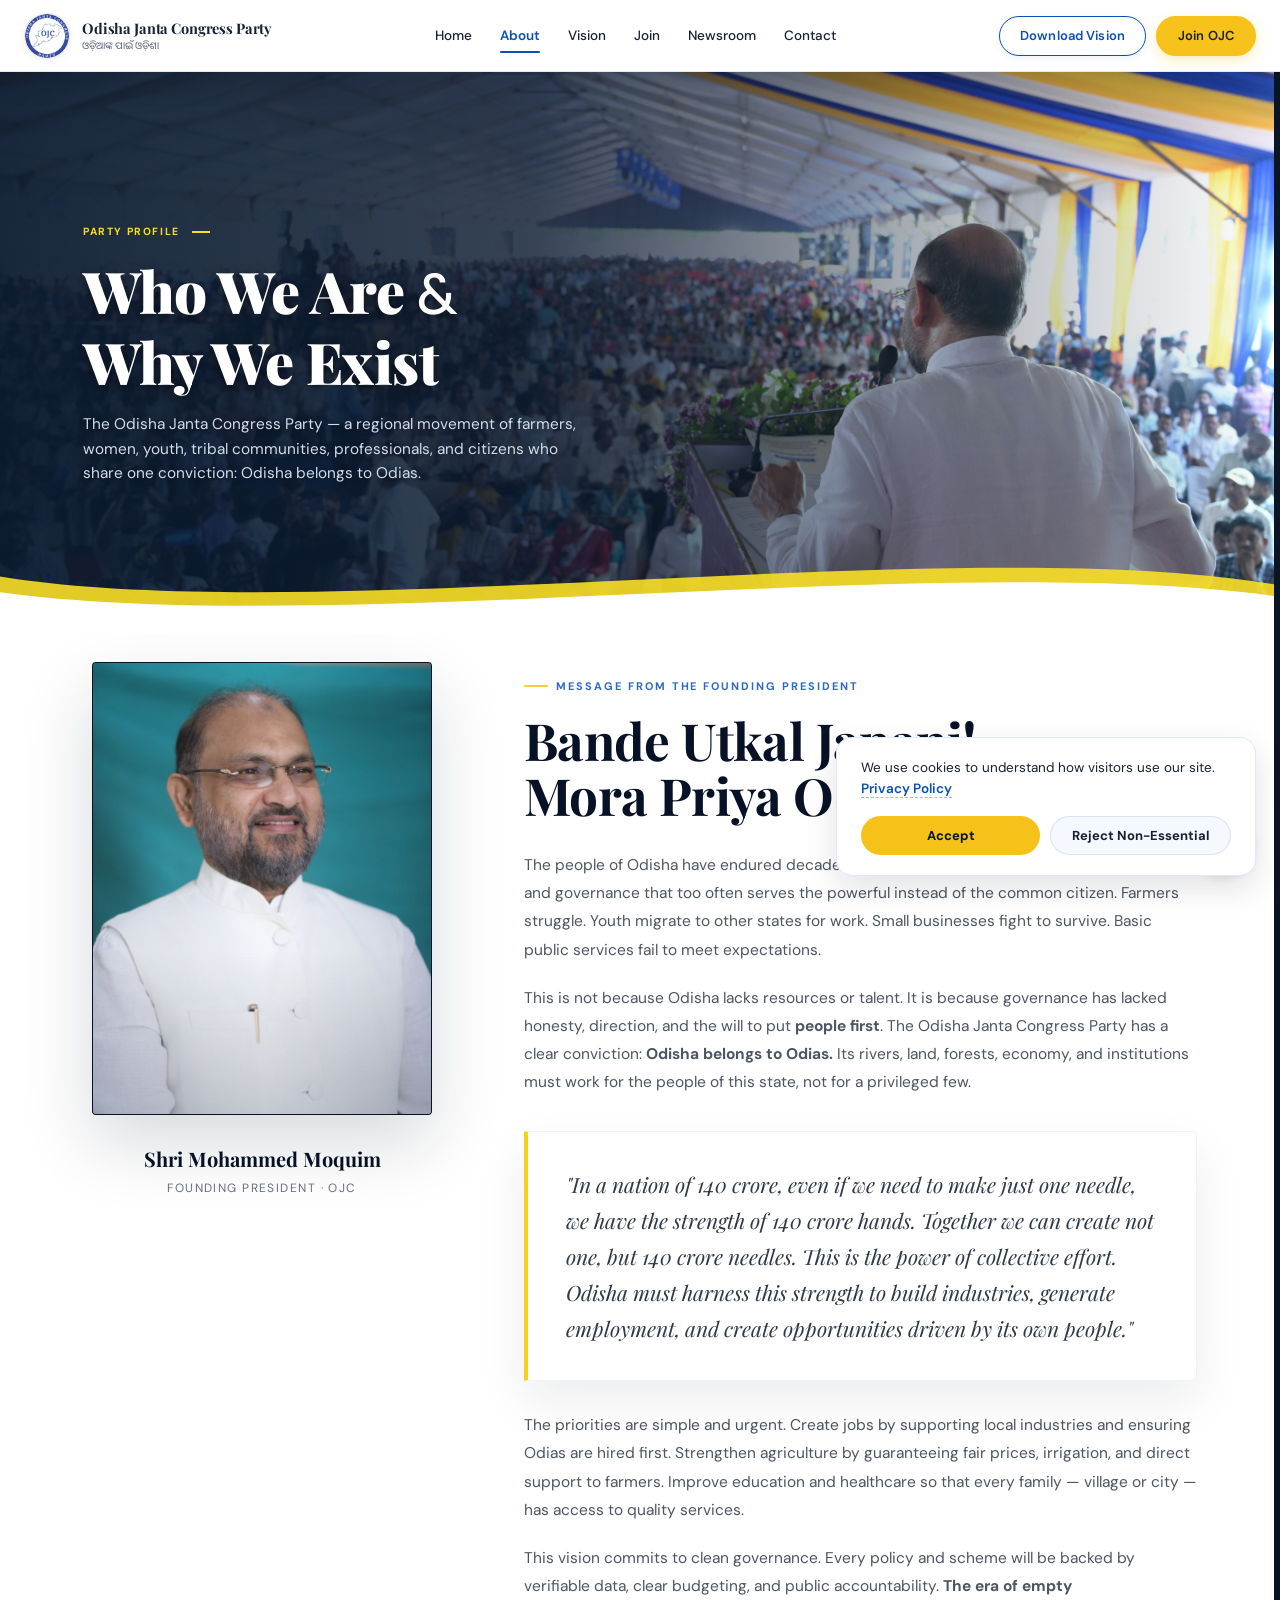
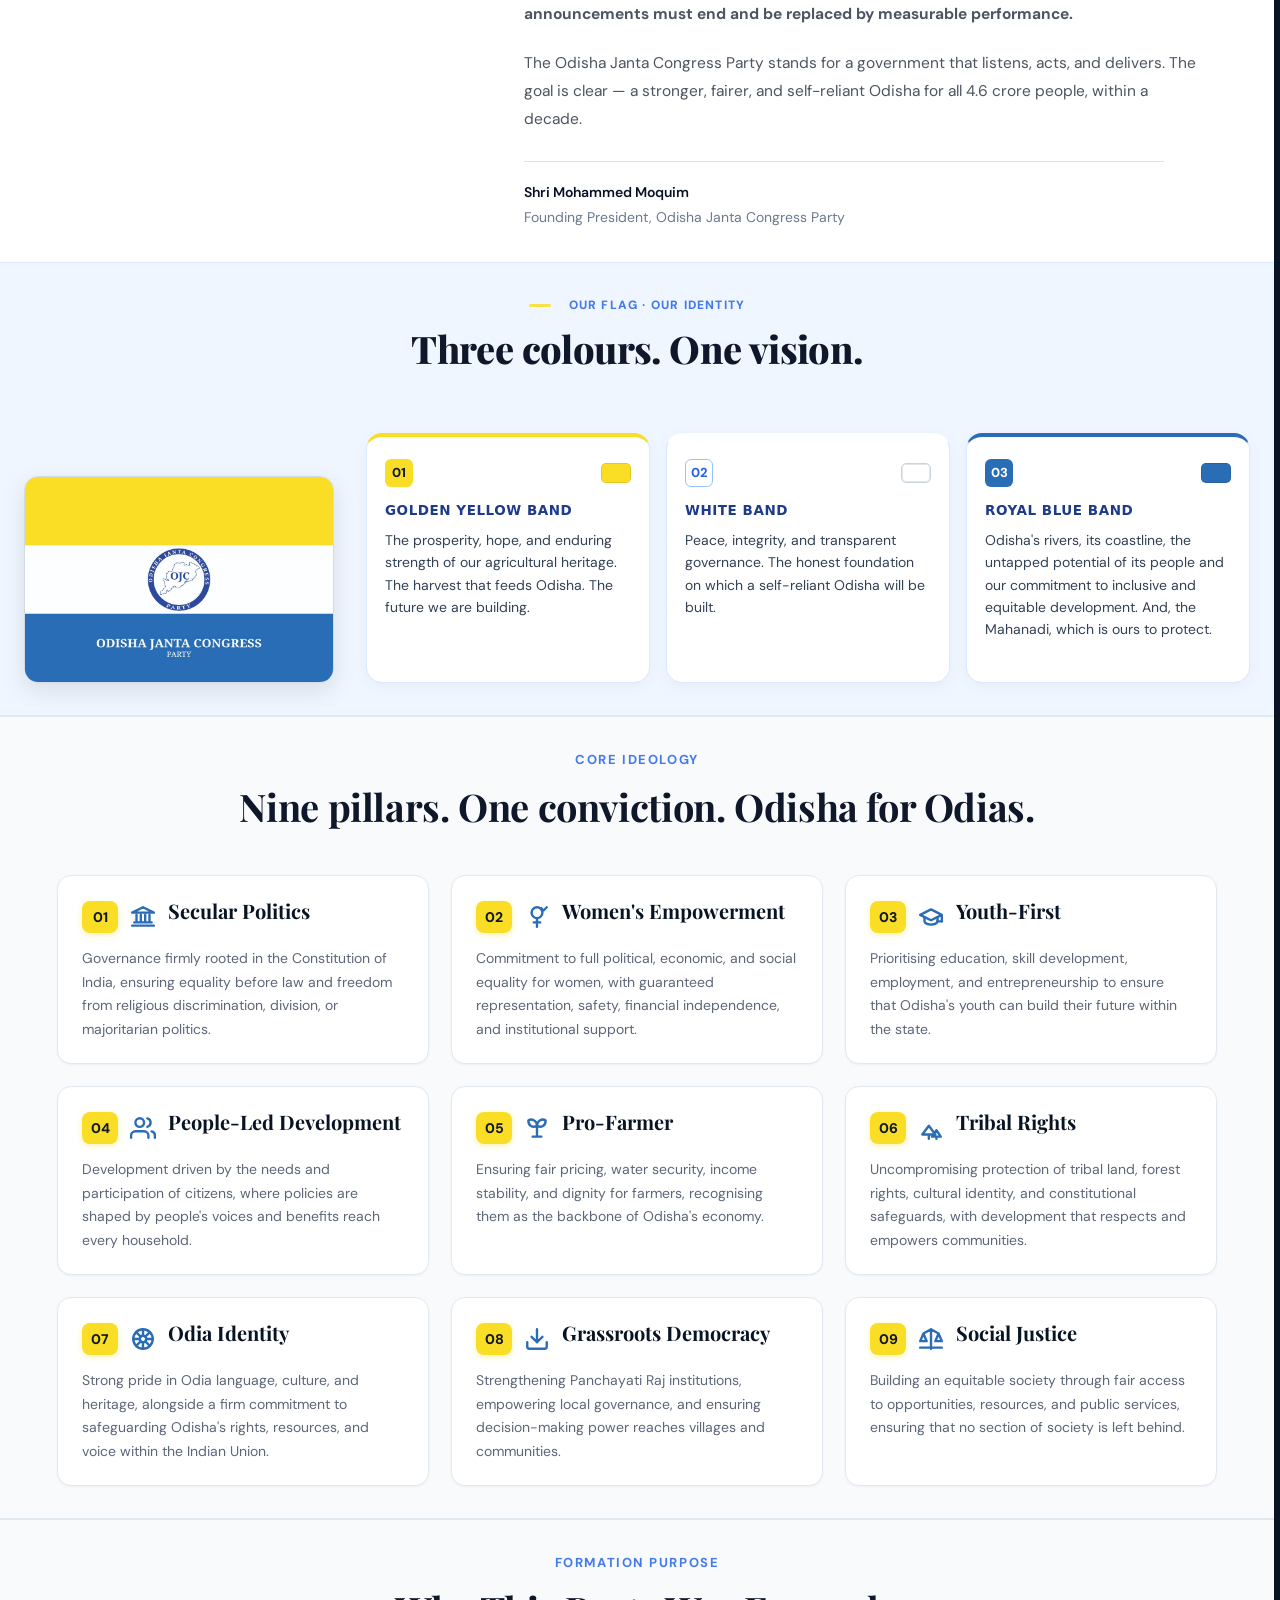
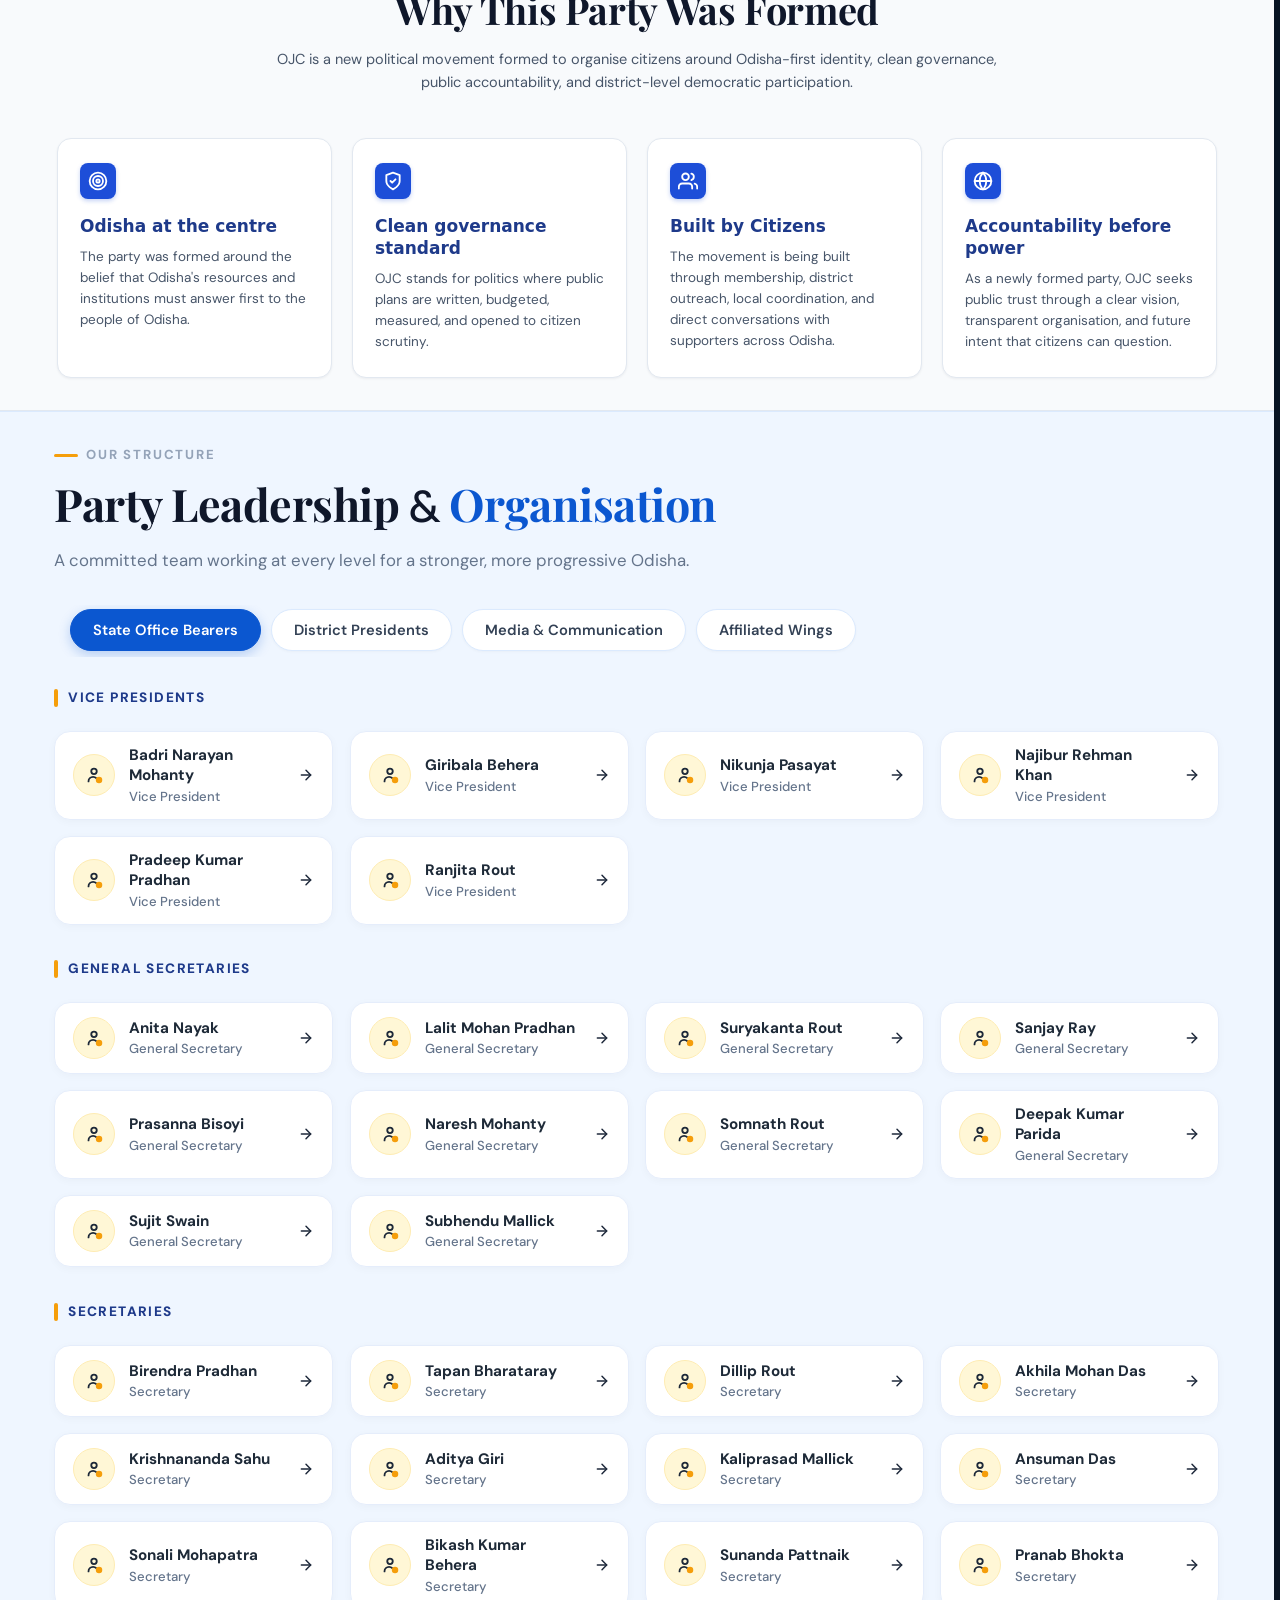
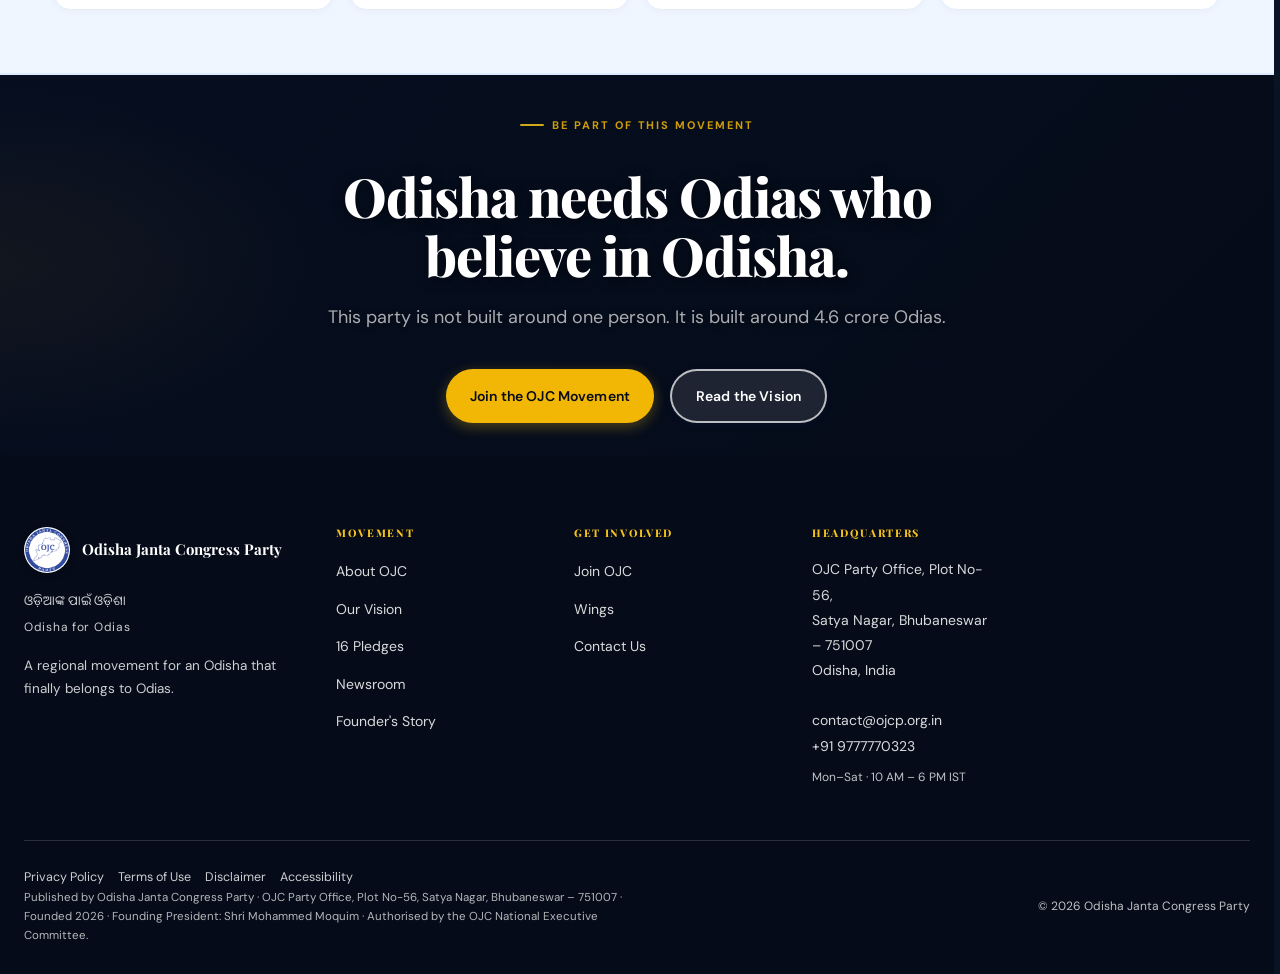
==== commit b417ec20: "Update OJCP website design and pages" ====
--- a/about.html
+++ b/about.html
@@ -27,7 +27,7 @@
   <script async src="https://www.googletagmanager.com/gtag/js?id=G-XXXXXXXXXX"></script>
   <script>window.dataLayer = window.dataLayer || []; function gtag() { dataLayer.push(arguments); } gtag('js', new Date()); gtag('consent', 'default', { analytics_storage: 'denied' }); gtag('config', 'G-XXXXXXXXXX');</script>
   <!-- PREMIUM REDESIGN -->
-  <link rel="stylesheet" href="assets/css/premium-redesign.css?v=105.0">
+  <link rel="stylesheet" href="assets/css/premium-redesign.css?v=107.0">
 </head>
 
 <body class="about-page">
--- a/assets/css/premium-redesign.css
+++ b/assets/css/premium-redesign.css
@@ -6686,7 +6686,7 @@
   width: 100% !important;
   height: 100% !important;
   object-fit: cover !important;
-  object-position: center !important;
+  object-position: center 72% !important;
   margin: 0 !important;
   padding: 0 !important;
   border: none !important;
@@ -6705,6 +6705,8 @@
   width: 45% !important;
   background: #2A6DB5 !important;
   z-index: 2 !important;
+  opacity: 1 !important;
+  transition: opacity 0.5s cubic-bezier(0.16, 1, 0.3, 1), background 0.5s cubic-bezier(0.16, 1, 0.3, 1) !important;
 }
 
 body.has-hero .ideology-copy,
@@ -6722,6 +6724,36 @@
   color: #ffffff !important;
   z-index: 5 !important;
   box-sizing: border-box !important;
+  transition: background 0.4s ease, backdrop-filter 0.4s ease, text-shadow 0.4s ease, box-shadow 0.4s ease !important;
+  cursor: default !important;
+}
+
+/* Hover reveal effect: background image shines through behind text (DESKTOP / TAB ABOVE 768px ONLY) */
+@media (min-width: 769px) {
+
+  body.has-hero .ideology-copy,
+  body .ideology-copy,
+  .ideology-copy {
+    cursor: pointer !important;
+  }
+
+  body.has-hero .ideology-section:has(.ideology-copy:hover) .ideology-panel,
+  body .ideology-section:has(.ideology-copy:hover) .ideology-panel,
+  .ideology-section:has(.ideology-copy:hover) .ideology-panel,
+  .ideology-panel.reveal-photo-bg {
+    opacity: 0 !important;
+  }
+
+  body.has-hero .ideology-copy:hover,
+  body .ideology-copy:hover,
+  .ideology-copy:hover,
+  .ideology-copy.hovered-active {
+    background: transparent !important;
+    backdrop-filter: none !important;
+    -webkit-backdrop-filter: none !important;
+    box-shadow: none !important;
+    text-shadow: none !important;
+  }
 }
 
 body.has-hero .ideology-headline,
@@ -6850,6 +6882,7 @@
     min-height: 220px !important;
     max-height: 360px !important;
     object-fit: cover !important;
+    object-position: center 72% !important;
     display: block !important;
     margin: 0 !important;
     padding: 0 !important;
@@ -8692,6 +8725,110 @@
   text-decoration: none !important;
 }
 
+.hq-map-quicklink {
+  display: inline-flex !important;
+  align-items: center !important;
+  gap: 6px !important;
+  margin-top: 10px !important;
+  font-size: 0.88rem !important;
+  font-weight: 700 !important;
+  color: #2A6DB5 !important;
+  text-decoration: none !important;
+  transition: color 0.2s ease !important;
+}
+
+.hq-map-quicklink:hover {
+  color: #1e518b !important;
+  text-decoration: underline !important;
+}
+
+/* CONTACT MAP SECTION */
+.contact-map-wrapper {
+  margin-top: 36px !important;
+  background: #ffffff !important;
+  border: 1px solid rgba(42, 109, 181, 0.16) !important;
+  border-radius: 20px !important;
+  overflow: hidden !important;
+  box-shadow: 0 8px 30px rgba(15, 23, 42, 0.05) !important;
+}
+
+.contact-map-header {
+  display: flex !important;
+  justify-content: space-between !important;
+  align-items: center !important;
+  padding: 22px 32px !important;
+  background: #f8fafc !important;
+  border-bottom: 1px solid rgba(42, 109, 181, 0.12) !important;
+  gap: 20px !important;
+  flex-wrap: wrap !important;
+}
+
+.map-header-info {
+  flex: 1 !important;
+  min-width: 260px !important;
+}
+
+.map-eyebrow {
+  font-size: 0.72rem !important;
+  font-weight: 800 !important;
+  letter-spacing: 1.8px !important;
+  color: #2A6DB5 !important;
+  text-transform: uppercase !important;
+  display: block !important;
+  margin-bottom: 6px !important;
+}
+
+.map-title {
+  font-family: 'DM Sans', sans-serif !important;
+  font-size: 1.2rem !important;
+  font-weight: 800 !important;
+  color: #0f172a !important;
+  margin: 0 0 4px 0 !important;
+}
+
+.map-sub {
+  font-size: 0.92rem !important;
+  color: #64748b !important;
+  margin: 0 !important;
+}
+
+.map-directions-btn {
+  display: inline-flex !important;
+  align-items: center !important;
+  gap: 8px !important;
+  padding: 10px 20px !important;
+  font-size: 0.92rem !important;
+  font-weight: 700 !important;
+  border-radius: 8px !important;
+  color: #2A6DB5 !important;
+  border: 1.5px solid #2A6DB5 !important;
+  background: #ffffff !important;
+  text-decoration: none !important;
+  transition: all 0.2s ease !important;
+  white-space: nowrap !important;
+}
+
+.map-directions-btn:hover {
+  background: #2A6DB5 !important;
+  color: #ffffff !important;
+  transform: translateY(-1px) !important;
+  box-shadow: 0 4px 12px rgba(42, 109, 181, 0.2) !important;
+}
+
+.contact-map-frame-container {
+  width: 100% !important;
+  height: 420px !important;
+  position: relative !important;
+  background: #f1f5f9 !important;
+}
+
+.contact-map-frame-container iframe {
+  width: 100% !important;
+  height: 100% !important;
+  border: 0 !important;
+  display: block !important;
+}
+
 /* 3. BLUE DOSSIER BANNER (RESPONSE TIMES & ACCREDITATION) */
 .contact-blue-dossier-section {
   padding: 20px 0 24px !important;
@@ -8797,8 +8934,8 @@
 
 .contact-form-layout {
   display: grid !important;
-  grid-template-columns: minmax(280px, 360px) minmax(0, 1fr) !important;
-  gap: 56px !important;
+  grid-template-columns: minmax(360px, 460px) minmax(0, 1fr) !important;
+  gap: 48px !important;
 }
 
 .form-eyebrow {
@@ -8813,7 +8950,7 @@
 
 .form-headline {
   font-family: 'Playfair Display', Georgia, serif !important;
-  font-size: clamp(1.65rem, 3.8vw, 3.2rem) !important;
+  font-size: clamp(2.1rem, 3.4vw, 3.5rem) !important;
   font-weight: 800 !important;
   color: #0f172a !important;
   line-height: 1.15 !important;
@@ -8981,12 +9118,20 @@
   }
 
   .form-headline {
-    font-size: clamp(1.4rem, 5.5vw, 2.1rem) !important;
+    font-size: clamp(1.4rem, 5.5vw, 2.2rem) !important;
     white-space: nowrap !important;
   }
 
   .contact-blue-dossier-card {
     padding: 28px 24px !important;
+  }
+
+  .contact-map-header {
+    padding: 16px 18px !important;
+  }
+
+  .contact-map-frame-container {
+    height: 300px !important;
   }
 }
 
@@ -11217,25 +11362,132 @@
 }
 
 /* ============================================================
-   JOIN PAGE — IMAGE BELOW OJC WINGS IN LEFT COLUMN
+   JOIN PAGE — WAVY FLAG BRAND BANNER IN LEFT COLUMN FREE SPACE
    ============================================================ */
-.join-wings-bottom-photo,
-body.join-page .join-wings-bottom-photo {
+.join-flag-banner,
+body.join-page .join-flag-banner {
+  position: relative !important;
   width: 100% !important;
-  height: auto !important;
+  min-height: 290px !important;
+  margin-top: 32px !important;
+  border-radius: 20px !important;
+  overflow: hidden !important;
+  background: linear-gradient(145deg, #050b18 0%, #081636 50%, #0d2557 100%) !important;
+  border: 1.5px solid rgba(250, 222, 37, 0.45) !important;
+  box-shadow: 0 16px 40px rgba(7, 17, 38, 0.18) !important;
+  isolation: isolate !important;
+  padding: 44px 38px !important;
+  box-sizing: border-box !important;
+  display: flex !important;
+  flex-direction: column !important;
+  justify-content: center !important;
+}
+
+.join-flag-bg-wrapper,
+body.join-page .join-flag-bg-wrapper {
+  position: absolute !important;
+  inset: 0 !important;
+  z-index: 0 !important;
+  overflow: hidden !important;
+  pointer-events: none !important;
+}
+
+.join-flag-bg-image,
+body.join-page .join-flag-bg-image {
+  width: 100% !important;
+  height: 100% !important;
+  object-fit: cover !important;
+  object-position: center !important;
+  opacity: 0.22 !important;
+  filter: brightness(0.7) contrast(1.2) !important;
+  transform: scale(1.05) !important;
+  transition: transform 6s ease !important;
+}
+
+.join-flag-banner:hover .join-flag-bg-image {
+  transform: scale(1.1) !important;
+}
+
+.join-flag-overlay,
+body.join-page .join-flag-overlay {
+  position: absolute !important;
+  inset: 0 !important;
+  background: radial-gradient(circle at 20% 30%, rgba(42, 109, 181, 0.25), transparent 70%),
+    radial-gradient(circle at 80% 80%, rgba(250, 222, 37, 0.12), transparent 60%) !important;
+  z-index: 1 !important;
+}
+
+.join-flag-content,
+body.join-page .join-flag-content {
+  position: relative !important;
+  z-index: 3 !important;
+  display: flex !important;
+  align-items: center !important;
+  gap: 24px !important;
+}
+
+.join-flag-logo-badge,
+body.join-page .join-flag-logo-badge {
+  width: 72px !important;
+  height: 72px !important;
+  flex: 0 0 72px !important;
+  background: #ffffff !important;
+  border-radius: 50% !important;
+  padding: 5px !important;
+  box-shadow: 0 8px 24px rgba(0, 0, 0, 0.35), 0 0 0 3.5px #FADE25 !important;
+  display: flex !important;
+  align-items: center !important;
+  justify-content: center !important;
+  box-sizing: border-box !important;
+}
+
+.join-flag-emblem,
+body.join-page .join-flag-emblem {
+  width: 100% !important;
+  height: 100% !important;
+  object-fit: contain !important;
+}
+
+.join-flag-text-group,
+body.join-page .join-flag-text-group {
+  flex: 1 !important;
+}
+
+.join-flag-eyebrow,
+body.join-page .join-flag-eyebrow {
+  font-size: 0.75rem !important;
+  font-weight: 800 !important;
+  letter-spacing: 2px !important;
+  color: #FADE25 !important;
+  text-transform: uppercase !important;
   display: block !important;
-  border-radius: 16px !important;
-  margin-top: 40px !important;
-  object-fit: cover !important;
-  border: 1.5px solid #dbeafe !important;
-  box-shadow: 0 10px 30px rgba(15, 23, 42, 0.05) !important;
-  box-sizing: border-box !important;
+  margin-bottom: 8px !important;
+}
+
+.join-flag-title,
+body.join-page .join-flag-title {
+  font-family: 'Playfair Display', Georgia, serif !important;
+  font-size: clamp(1.65rem, 2.5vw, 2.3rem) !important;
+  font-weight: 800 !important;
+  color: #ffffff !important;
+  line-height: 1.15 !important;
+  margin: 0 0 8px 0 !important;
+  letter-spacing: -0.5px !important;
+  text-shadow: 0 2px 12px rgba(0, 0, 0, 0.4) !important;
+}
+
+.join-flag-sub,
+body.join-page .join-flag-sub {
+  font-size: 0.95rem !important;
+  color: rgba(255, 255, 255, 0.88) !important;
+  line-height: 1.6 !important;
+  margin: 0 !important;
 }
 
 @media (max-width: 1024px) {
 
-  .join-wings-bottom-photo,
-  body.join-page .join-wings-bottom-photo {
+  .join-flag-banner,
+  body.join-page .join-flag-banner {
     display: none !important;
   }
 }
@@ -11277,6 +11529,33 @@
   max-width: 340px !important;
 }
 
+@media (max-width: 768px) {
+  html body.about-page .about-founder-section .founder-portrait-block,
+  body.about-page .about-founder-section .founder-portrait-block,
+  body.about-page .founder-portrait-block,
+  .about-founder-section .founder-portrait-block,
+  html body.about-page .about-founder-section .founder-portrait-img,
+  body.about-page .about-founder-section .founder-portrait-img,
+  body.about-page .founder-portrait-img,
+  .about-founder-section .founder-portrait-img {
+    max-width: 290px !important;
+  }
+}
+
+@media (max-width: 480px) {
+  html body.about-page .about-founder-section .founder-portrait-block,
+  body.about-page .about-founder-section .founder-portrait-block,
+  body.about-page .founder-portrait-block,
+  .about-founder-section .founder-portrait-block,
+  html body.about-page .about-founder-section .founder-portrait-img,
+  body.about-page .about-founder-section .founder-portrait-img,
+  body.about-page .founder-portrait-img,
+  .about-founder-section .founder-portrait-img {
+    max-width: 275px !important;
+  }
+}
+
+
 html body.about-page .about-founder-section .founder-name,
 body.about-page .about-founder-section .founder-name,
 body.about-page .founder-name,
@@ -11295,4 +11574,141 @@
   margin-left: auto !important;
   margin-right: auto !important;
   width: 100% !important;
+}
+
+/* ============================================================
+   JOIN PAGE & CONTACT PAGE FORMS — MOBILE RESIZING
+   (STRICTLY TARGETING ONLY THE 2 FORMS ON JOIN & CONTACT PAGES)
+   ============================================================ */
+@media (max-width: 768px) {
+
+  /* 1. JOIN PAGE FORM (#join-form & .form-card on join-page) */
+  body.join-page .form-card,
+  body.join-page #join-form-wrap,
+  html body.join-page .form-card {
+    padding: 14px 12px !important;
+    border-radius: 12px !important;
+    margin-top: 4px !important;
+    margin-bottom: 12px !important;
+  }
+
+  body.join-page .form-card h2,
+  html body.join-page .form-card h2 {
+    font-size: 16px !important;
+    line-height: 1.25 !important;
+    margin-bottom: 4px !important;
+  }
+
+  body.join-page .form-card p,
+  html body.join-page .form-card p {
+    font-size: 11.5px !important;
+    line-height: 1.4 !important;
+    margin-bottom: 10px !important;
+  }
+
+  body.join-page #join-form .form-group {
+    margin-bottom: 8px !important;
+  }
+
+  body.join-page #join-form .form-row-2 {
+    gap: 6px !important;
+    margin-bottom: 0 !important;
+    grid-template-columns: 1fr !important;
+  }
+
+  body.join-page #join-form .form-label {
+    font-size: 11px !important;
+    font-weight: 600 !important;
+    margin-bottom: 2px !important;
+  }
+
+  body.join-page #join-form .form-input,
+  body.join-page #join-form .form-select {
+    height: 34px !important;
+    padding: 4px 8px !important;
+    font-size: 12px !important;
+    border-radius: 6px !important;
+    line-height: 1.3 !important;
+  }
+
+  body.join-page #join-form button[type="submit"],
+  body.join-page #join-form .btn {
+    height: 36px !important;
+    font-size: 12.5px !important;
+    font-weight: 600 !important;
+    padding: 0 16px !important;
+    border-radius: 6px !important;
+    margin-top: 6px !important;
+  }
+
+  /* 2. CONTACT PAGE FORM (#contact-form & .contact-form-card on contact-page) */
+  body.contact-page .contact-form-card,
+  body.contact-page .form-card,
+  html body.contact-page .contact-form-card {
+    padding: 14px 12px !important;
+    border-radius: 12px !important;
+    margin-top: 4px !important;
+    margin-bottom: 12px !important;
+  }
+
+  body.contact-page .contact-form-card h2,
+  body.contact-page .form-card h2,
+  html body.contact-page .contact-form-card h2 {
+    font-size: 16px !important;
+    line-height: 1.25 !important;
+    margin-bottom: 4px !important;
+  }
+
+  body.contact-page .contact-form-card p,
+  body.contact-page .form-card p,
+  html body.contact-page .contact-form-card p {
+    font-size: 11.5px !important;
+    line-height: 1.4 !important;
+    margin-bottom: 10px !important;
+  }
+
+  body.contact-page #contact-form .form-group {
+    margin-bottom: 8px !important;
+  }
+
+  body.contact-page #contact-form .form-grid-2col {
+    gap: 6px !important;
+    margin-bottom: 0 !important;
+    grid-template-columns: 1fr !important;
+  }
+
+  body.contact-page #contact-form .form-label {
+    font-size: 11px !important;
+    font-weight: 600 !important;
+    margin-bottom: 2px !important;
+  }
+
+  body.contact-page #contact-form .form-input,
+  body.contact-page #contact-form .form-select {
+    height: 34px !important;
+    padding: 4px 8px !important;
+    font-size: 12px !important;
+    border-radius: 6px !important;
+    line-height: 1.3 !important;
+  }
+
+  body.contact-page #contact-form textarea,
+  body.contact-page #contact-form .form-textarea {
+    min-height: 60px !important;
+    height: 60px !important;
+    padding: 6px 8px !important;
+    font-size: 12px !important;
+    border-radius: 6px !important;
+    line-height: 1.4 !important;
+  }
+
+  body.contact-page #contact-form button[type="submit"],
+  body.contact-page #contact-form .btn {
+    height: 36px !important;
+    font-size: 12.5px !important;
+    font-weight: 600 !important;
+    padding: 0 16px !important;
+    border-radius: 6px !important;
+    margin-top: 6px !important;
+  }
 }
